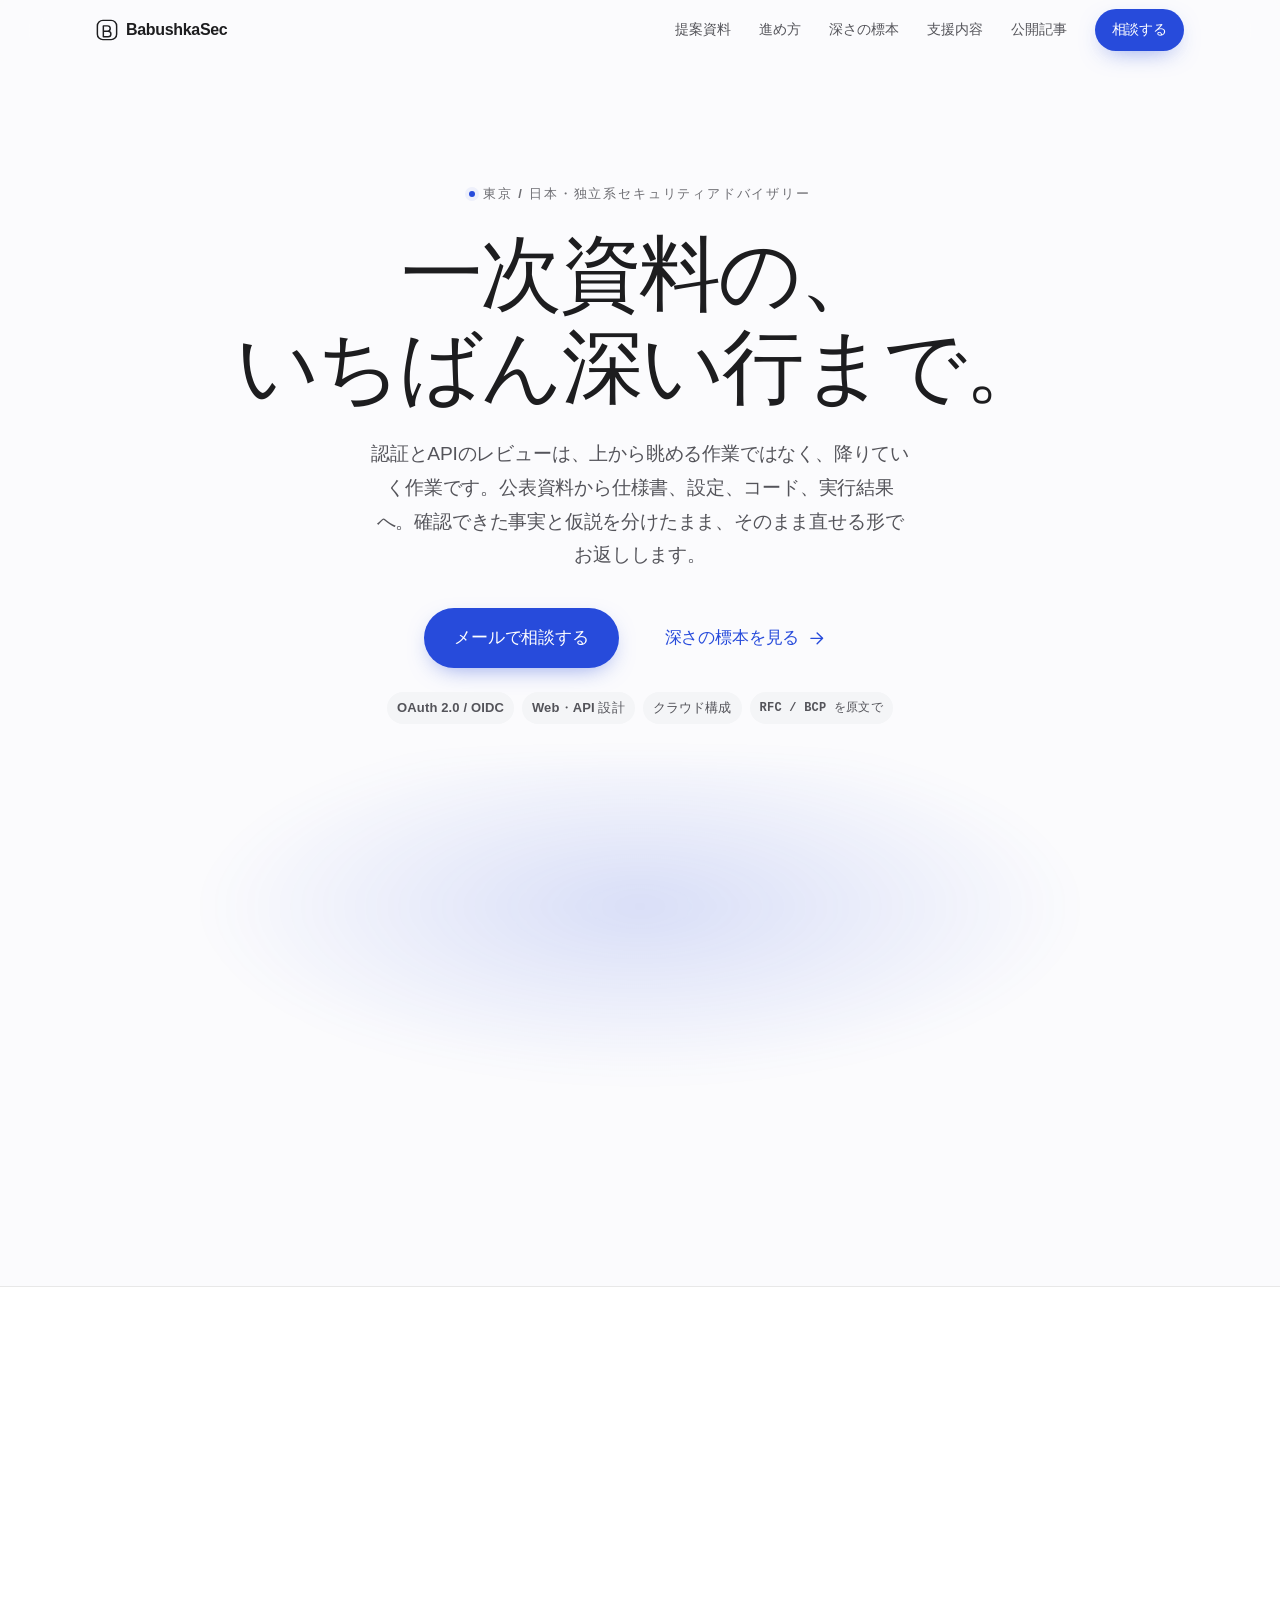
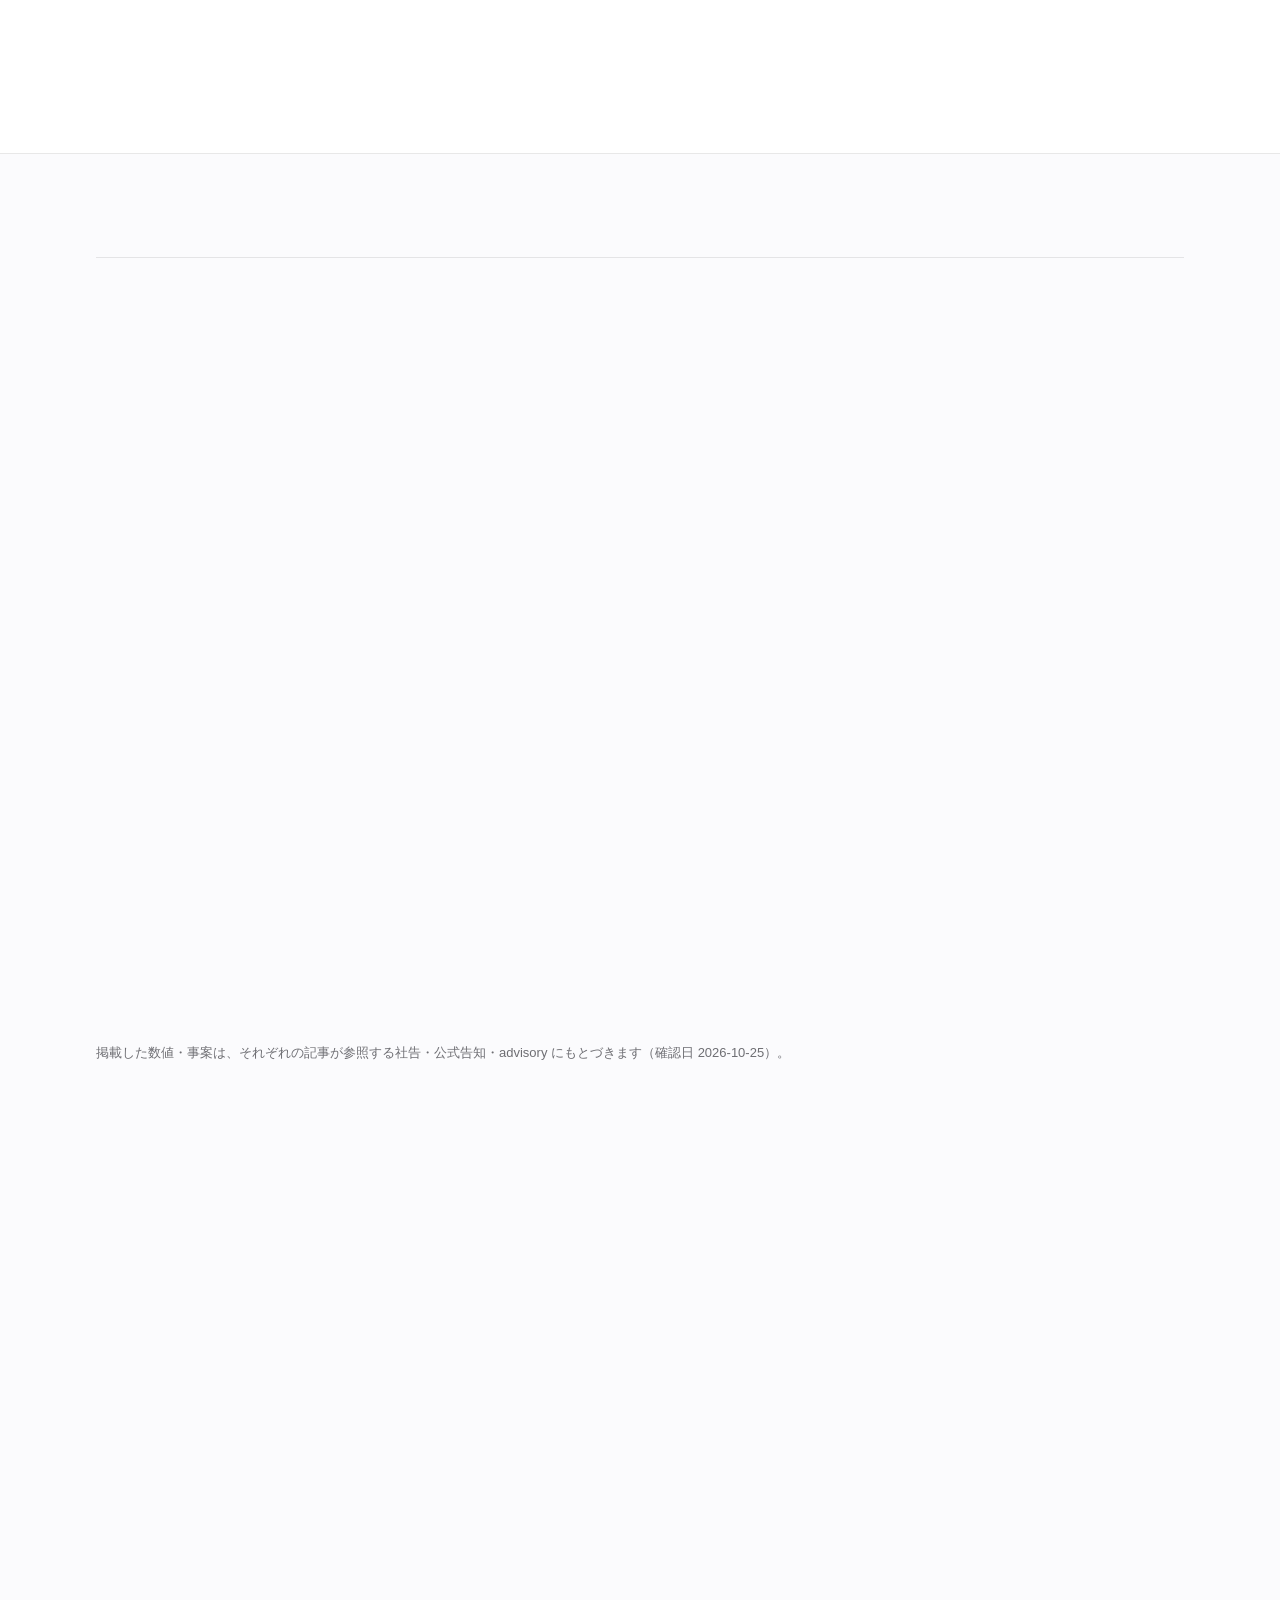
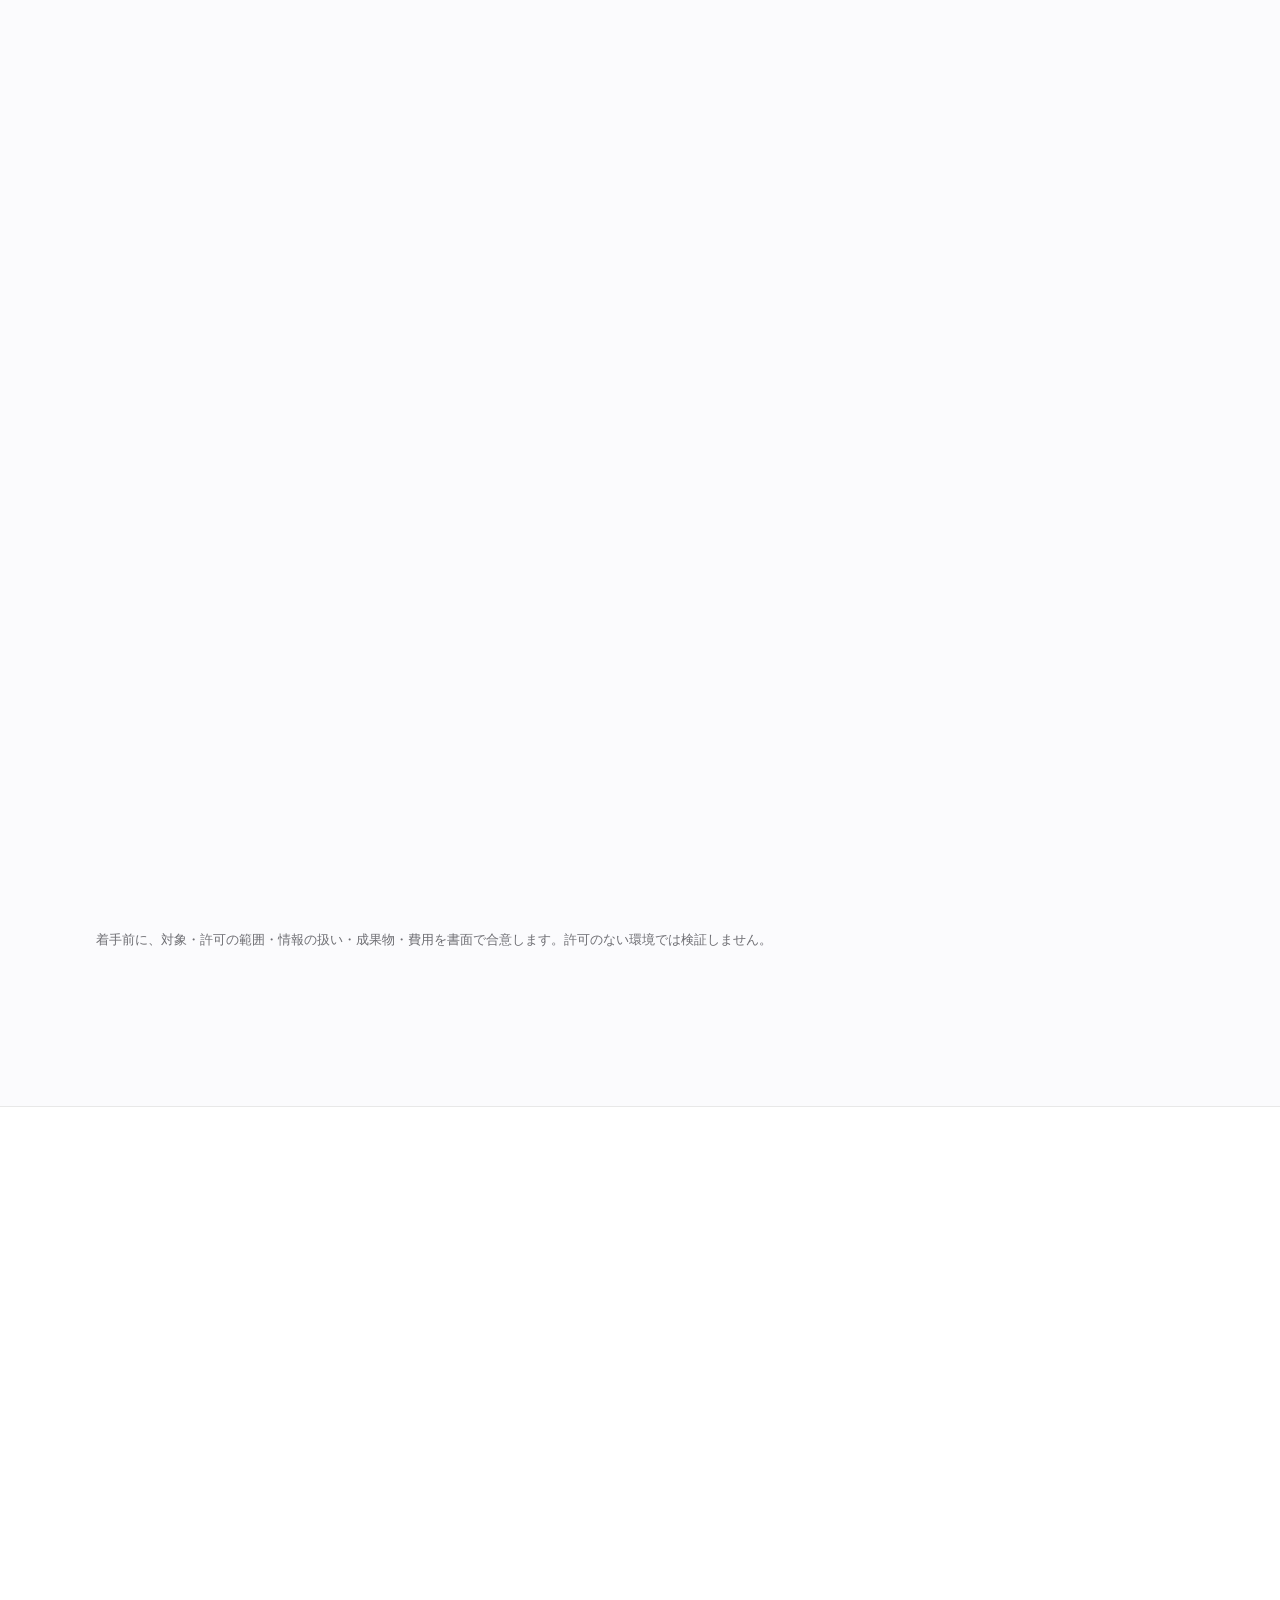
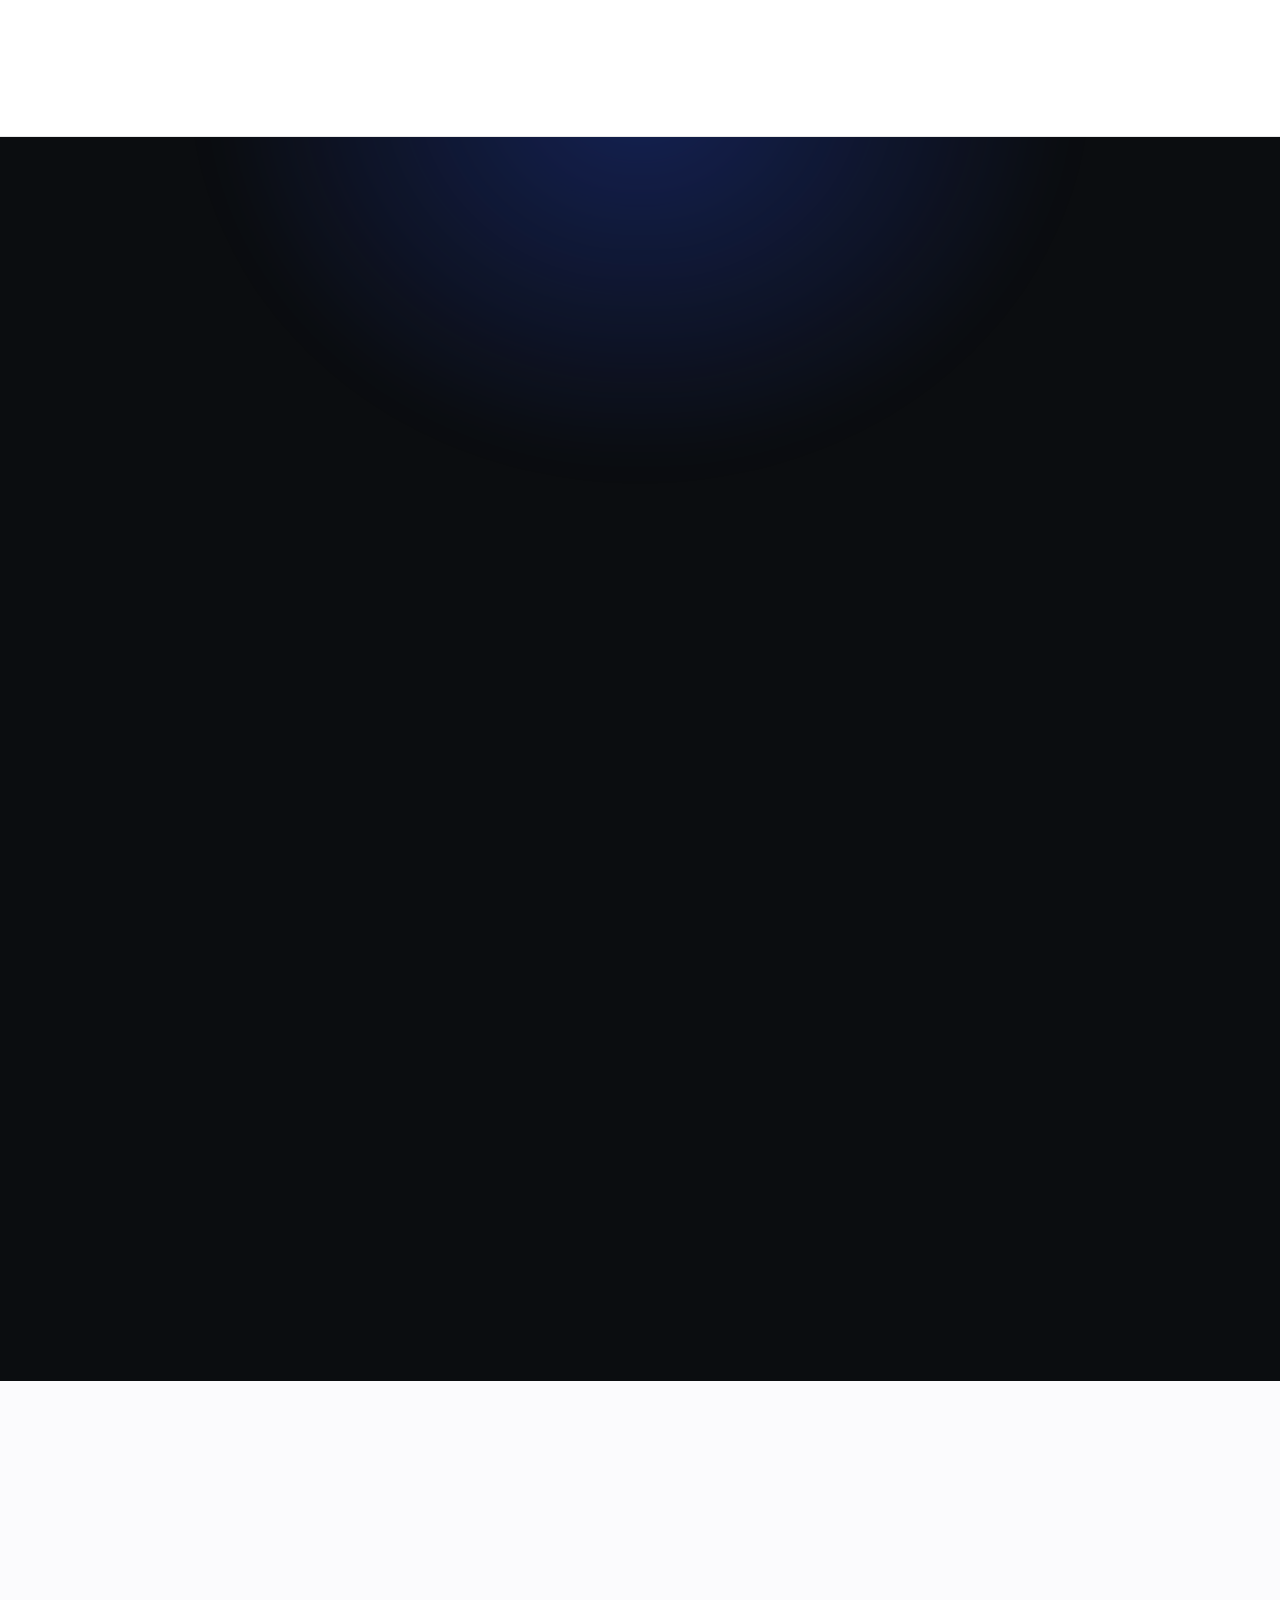
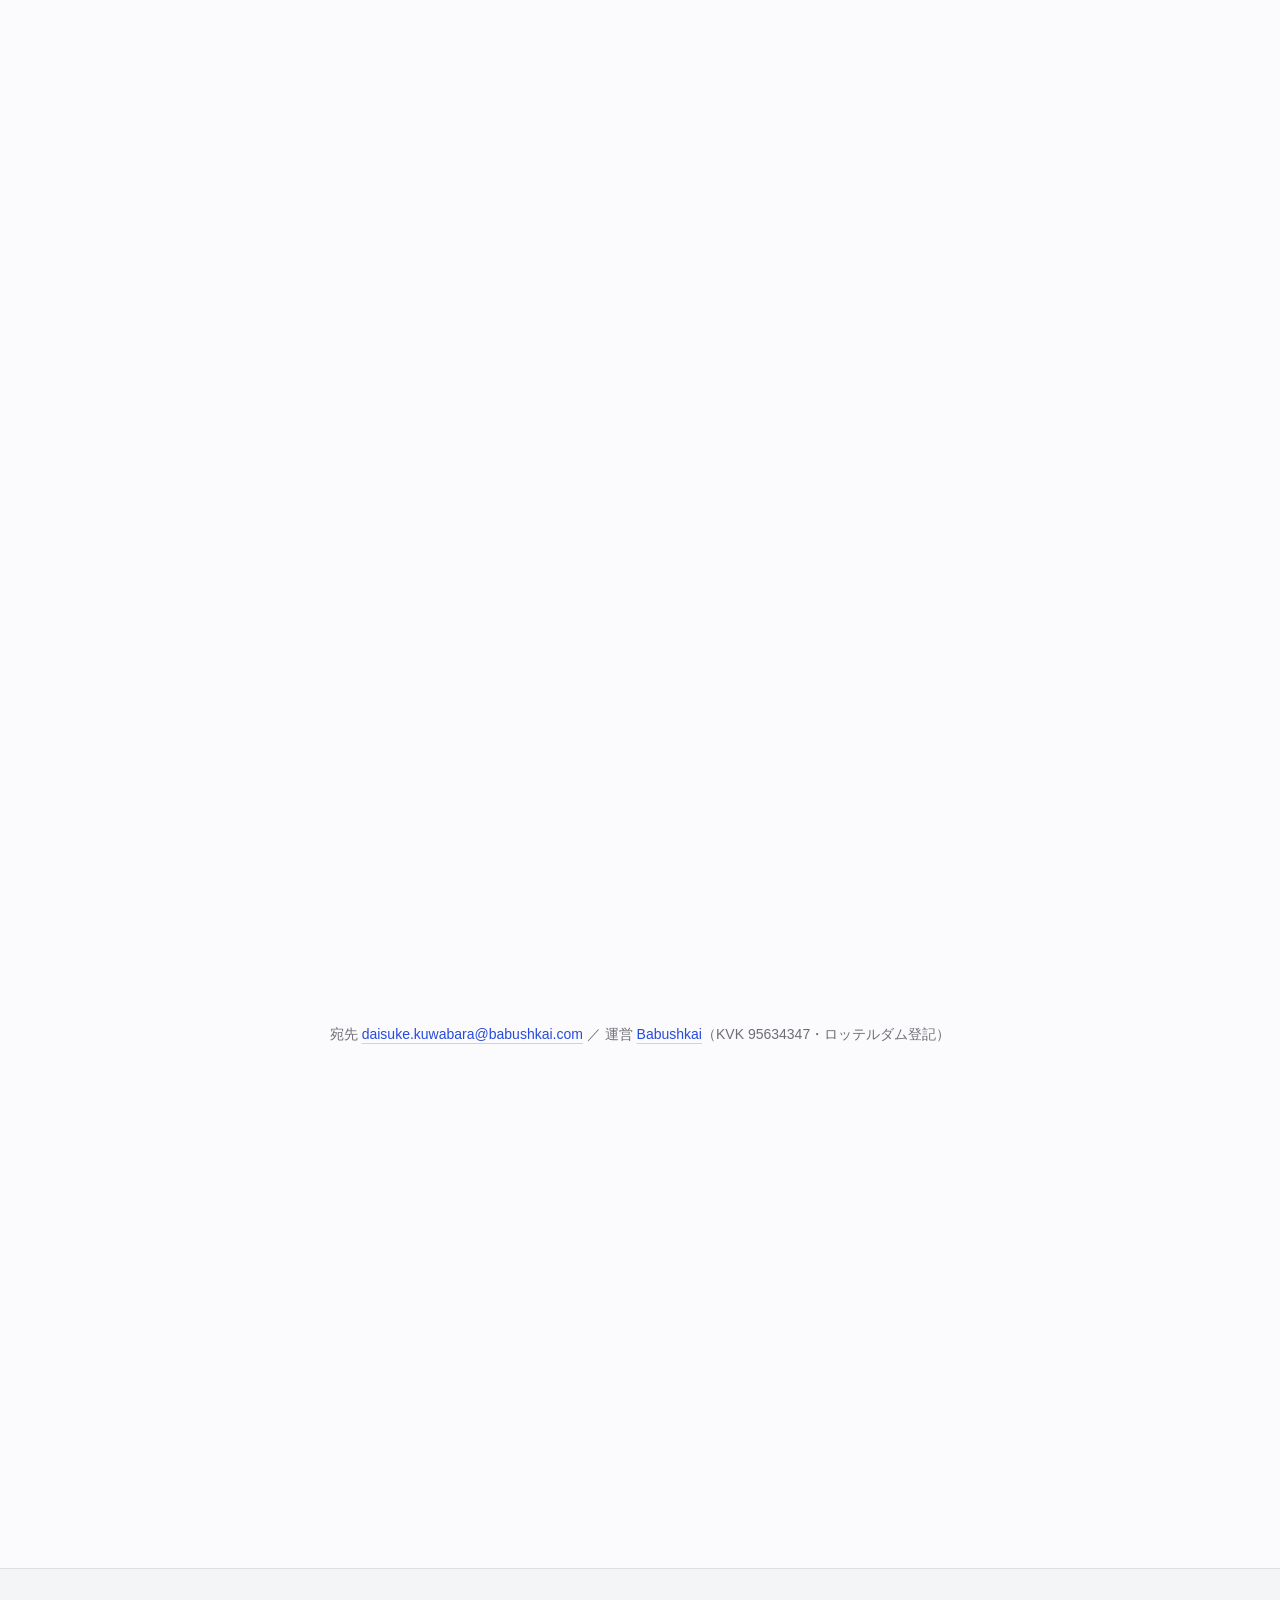
==== index.html @ a6faffaf "Publish: proposal deck at /proposal/ (13 slides, print-ready)" ====
<!DOCTYPE html><html lang="ja"><head><meta charset="UTF-8"><meta name="viewport" content="width=device-width, initial-scale=1"><meta http-equiv="Content-Security-Policy" content="default-src 'self'; script-src 'self'; style-src 'self'; img-src 'self' data:; font-src 'self'; connect-src 'self'; object-src 'none'; base-uri 'self'; form-action 'none'; frame-ancestors 'none'"><meta name="referrer" content="strict-origin-when-cross-origin"><title>BabushkaSec｜一次資料の、いちばん深い行まで。</title><meta name="description" content="東京の独立系セキュリティアドバイザリー。認証・API・クラウド構成の設計レビューを、公表資料・仕様書・設定・コード・実行結果の5階層に降りて、推測と確認を分けたまま届けます。"><link rel="canonical" href="https://security.babushkai.com/"><link rel="icon" href="/favicon.svg" type="image/svg+xml"><meta name="robots" content="noindex, nofollow"><meta property="og:type" content="website"><meta property="og:locale" content="ja_JP"><meta property="og:site_name" content="BabushkaSec"><meta property="og:title" content="BabushkaSec｜一次資料の、いちばん深い行まで。"><meta property="og:description" content="東京の独立系セキュリティアドバイザリー。認証・API・クラウド構成の設計レビューを、公表資料・仕様書・設定・コード・実行結果の5階層に降りて、推測と確認を分けたまま届けます。"><meta property="og:url" content="https://security.babushkai.com/"><meta property="og:image" content="https://security.babushkai.com/og.png"><meta property="og:image:width" content="1200"><meta property="og:image:height" content="630"><meta property="og:image:alt" content="BabushkaSec｜一次資料の、いちばん深い行まで。"><meta name="twitter:card" content="summary_large_image"><meta name="theme-color" content="#fbfbfd"><link rel="stylesheet" href="/_astro/style.Dw8lqIPP.css"></head><body><a class="skip-link" href="#main">本文へ移動</a><header class="site-header"><div class="shell header-inner"><a class="brand" href="/" aria-label="BabushkaSec ホーム"><svg viewBox="0 0 24 24" aria-hidden="true" fill="none"><rect x="1.5" y="1.5" width="21" height="21" rx="6" stroke="currentColor" stroke-width="1.6"></rect><path d="M8 7.5h4.6a2.9 2.9 0 0 1 0 5.8H8V7.5Zm0 5.8h5.2a3.05 3.05 0 0 1 0 6.1H8v-6.1Z" stroke="currentColor" stroke-width="1.6" stroke-linejoin="round"></path></svg><span>BabushkaSec</span></a><nav class="primary-nav" aria-label="メインナビゲーション"><div class="nav-links"><a href="/proposal/">提案資料</a><a href="/#method">進め方</a><a href="/#depth">深さの標本</a><a href="/#services">支援内容</a><a href="/#writing">公開記事</a></div><a class="btn btn-primary header-cta" href="mailto:daisuke.kuwabara@babushkai.com">相談する</a></nav></div></header><main id="main"><section class="hero shell" aria-labelledby="hero-title"><p class="eyebrow" data-reveal><span class="dot" aria-hidden="true"></span>東京 / 日本・独立系セキュリティアドバイザリー</p><h1 id="hero-title" data-reveal data-step="1">一次資料の、<br>いちばん深い行まで。</h1><p class="lead" data-reveal data-step="2">認証とAPIのレビューは、上から眺める作業ではなく、降りていく作業です。公表資料から仕様書、設定、コード、実行結果へ。確認できた事実と仮説を分けたまま、そのまま直せる形でお返しします。</p><div class="hero-actions" data-reveal data-step="3"><a class="btn btn-primary btn-lg" href="mailto:daisuke.kuwabara@babushkai.com">メールで相談する</a><a class="btn btn-quiet btn-lg" href="#depth">深さの標本を見る<svg class="arrow" viewBox="0 0 24 24" fill="none" aria-hidden="true"><path d="M5 12h14m-6-7 7 7-7 7" stroke="currentColor" stroke-width="1.8" stroke-linecap="round" stroke-linejoin="round"></path></svg></a></div><ul class="hero-meta" data-reveal data-step="4"><li class="chip">OAuth 2.0 / OIDC</li><li class="chip">Web・API 設計</li><li class="chip">クラウド構成</li><li class="chip chip-mono">RFC / BCP を原文で</li></ul><div class="artifact-wrap"><div class="artifact-glow" aria-hidden="true"></div><figure class="artifact" data-reveal data-step="2"><div class="artifact-bar"><span class="lights" aria-hidden="true"><i></i><i></i><i></i></span><span class="chip chip-mono">RFC 9700 §2.1.1</span><span>Authorization Code Grant Clients</span></div><div class="artifact-body"><blockquote class="spec-quote">If a client sends a valid PKCE code_challenge parameter in the authorization request, the authorization server <mark>MUST enforce the correct usage of code_verifier</mark> at the token endpoint.</blockquote><dl class="test-panel"><div class="test-row"><dt>REQUEST</dt><dd>正しい認可コード ／ 対応しない verifier</dd></div><div class="test-row"><dt>EXPECTED</dt><dd><span class="chip chip-reject">REJECT</span> トークンを発行しない</dd></div><div class="test-row"><dt>EVIDENCE</dt><dd>応答コードとサーバログの残り方</dd></div></dl></div><figcaption class="visually-hidden">RFC 9700 の要求文と、それを検証する負のテストの組み立て例</figcaption></figure></div></section><section id="signals" class="band" aria-labelledby="signals-title"><div class="shell band-inner"><div><p class="eyebrow" data-reveal><span class="dot" aria-hidden="true"></span>01 / Signals</p><h2 id="signals-title" data-reveal data-step="1">インシデントは、<br>公表された瞬間から入力になる。</h2><p class="lead measure" data-reveal data-step="2">社名や件数を並べることは、目的ではありません。何が壊れて、どの階層で防げたのか。公表された事案を、設計の問いに戻して読んでいます。</p></div><div class="metrics" data-reveal data-step="3"><a class="metric" href="https://qiita.com/emi_ndk/items/09d1a32bc293584815b5" target="_blank" rel="noopener noreferrer"><b>約1,079万件</b><span>個人情報漏えい<br>公開記事で一次資料を参照</span></a><a class="metric" href="https://qiita.com/emi_ndk/items/503d8fc11a63f2c9453d" target="_blank" rel="noopener noreferrer"><b>CVSS v4.0 9系</b><span>RCE<br>公開記事で一次資料を参照</span></a><a class="metric" href="https://qiita.com/emi_ndk/items/0aac69d8a962d2413d9d" target="_blank" rel="noopener noreferrer"><b>100万台</b><span>インターネット調査<br>公開記事で一次資料を参照</span></a><a class="metric" href="https://qiita.com/emi_ndk/items/8e6607a09cb8ff86c298" target="_blank" rel="noopener noreferrer"><b>CVSS 9.9</b><span>開発ツール<br>公開記事で一次資料を参照</span></a></div></div></section><section class="section-tight" aria-labelledby="ledger-title"><div class="shell"><h2 id="ledger-title" class="visually-hidden">公表された事案の一覧</h2><div class="ledger"><a class="ledger-row" href="https://qiita.com/emi_ndk/items/09d1a32bc293584815b5" target="_blank" rel="noopener noreferrer" data-reveal data-step="1"><p class="ledger-date">2026.10.23</p><div class="ledger-main"><h3>焼肉きんぐ・ローソン・カプコン。相次ぐ漏えいを社名一覧で読む</h3><p>各社の公表資料をもとに、登録数に対する割合と利用者側の行動まで整理。</p></div><p class="ledger-metric">約1,079万件<br><span class="chip">個人情報漏えい</span></p><svg class="ledger-arrow" viewBox="0 0 24 24" fill="none" aria-hidden="true"><path d="M5 12h14m-6-7 7 7-7 7" stroke="currentColor" stroke-width="1.8" stroke-linecap="round" stroke-linejoin="round"></path></svg></a><a class="ledger-row" href="https://qiita.com/emi_ndk/items/503d8fc11a63f2c9453d" target="_blank" rel="noopener noreferrer" data-reveal data-step="2"><p class="ledger-date">2026.10.22</p><div class="ledger-main"><h3>PHP本体に認証不要RCE「PHP2Shell」</h3><p>アプリを更新しても残る、ランタイム側の話。対象バージョンの読み方を解説。</p></div><p class="ledger-metric">CVSS v4.0 9系<br><span class="chip">RCE</span></p><svg class="ledger-arrow" viewBox="0 0 24 24" fill="none" aria-hidden="true"><path d="M5 12h14m-6-7 7 7-7 7" stroke="currentColor" stroke-width="1.8" stroke-linecap="round" stroke-linejoin="round"></path></svg></a><a class="ledger-row" href="https://qiita.com/emi_ndk/items/0aac69d8a962d2413d9d" target="_blank" rel="noopener noreferrer" data-reveal data-step="3"><p class="ledger-date">2026-05-24</p><div class="ledger-main"><h3>公開されているAIサービスを100万台スキャンした結果</h3><p>自分たちの運用が、外からどう見えているか。推測ではなく計測で示す。</p></div><p class="ledger-metric">100万台<br><span class="chip">インターネット調査</span></p><svg class="ledger-arrow" viewBox="0 0 24 24" fill="none" aria-hidden="true"><path d="M5 12h14m-6-7 7 7-7 7" stroke="currentColor" stroke-width="1.8" stroke-linecap="round" stroke-linejoin="round"></path></svg></a><a class="ledger-row" href="https://qiita.com/emi_ndk/items/8e6607a09cb8ff86c298" target="_blank" rel="noopener noreferrer" data-reveal data-step="4"><p class="ledger-date">2026-05-03</p><div class="ledger-main"><h3>Cursor に「git clone」するだけで端末が乗っ取られる脆弱性</h3><p>信頼の境界が「リポジトリ」にずれていた話。IDE時代の脅威モデル。</p></div><p class="ledger-metric">CVSS 9.9<br><span class="chip">開発ツール</span></p><svg class="ledger-arrow" viewBox="0 0 24 24" fill="none" aria-hidden="true"><path d="M5 12h14m-6-7 7 7-7 7" stroke="currentColor" stroke-width="1.8" stroke-linecap="round" stroke-linejoin="round"></path></svg></a><a class="ledger-row" href="https://qiita.com/emi_ndk/items/2332ff5c93e63ab736ad" target="_blank" rel="noopener noreferrer" data-reveal data-step="4"><p class="ledger-date">2026-03-25</p><div class="ledger-main"><h3>LiteLLM が乗っ取られ、インストールだけで認証情報が抜かれた</h3><p>依存関係の1つが、会社の境界になる。公開パッケージの点検手順へ落とす。</p></div><p class="ledger-metric">月間9,500万DL<br><span class="chip">サプライチェーン</span></p><svg class="ledger-arrow" viewBox="0 0 24 24" fill="none" aria-hidden="true"><path d="M5 12h14m-6-7 7 7-7 7" stroke="currentColor" stroke-width="1.8" stroke-linecap="round" stroke-linejoin="round"></path></svg></a><a class="ledger-row" href="https://qiita.com/emi_ndk/items/bf3b5f0f3eef99a4d124" target="_blank" rel="noopener noreferrer" data-reveal data-step="4"><p class="ledger-date">2026-02-15</p><div class="ledger-main"><h3>AIエージェント配布物の実態と、史上最悪級のサプライチェーン攻撃</h3><p>「動くものを入れる」こと自体がリスクになる時代の受け入れ基準。</p></div><p class="ledger-metric">12%がマルウェア<br><span class="chip">サプライチェーン</span></p><svg class="ledger-arrow" viewBox="0 0 24 24" fill="none" aria-hidden="true"><path d="M5 12h14m-6-7 7 7-7 7" stroke="currentColor" stroke-width="1.8" stroke-linecap="round" stroke-linejoin="round"></path></svg></a></div><p class="footnote">掲載した数値・事案は、それぞれの記事が参照する社告・公式告知・advisory にもとづきます（確認日 2026-10-25）。</p></div></section><section id="method" class="section" aria-labelledby="method-title"><div class="shell"><div class="section-head"><p class="eyebrow" data-reveal><span class="dot" aria-hidden="true"></span>02 / Method</p><h2 id="method-title" data-reveal data-step="1">5つの階層を、<br>順番に降りていく。</h2><p class="lead measure" data-reveal data-step="2">「レビュー」の実力は、どこで止まるかで決まります。私たちは上から順に降りていき、各層で得られたものだけを材料にします。</p></div><div class="deck"><article class="layer-card" data-reveal><div><p class="layer-index">01 / 05</p><h3>公表資料</h3><p class="layer-en">Primary notice</p></div><div><p>社告・再発防止策・監督官庁の資料。何が「公表された事実」で、何が報道ベースかを最初に切り分けます。</p><p>ここが曖昧な指摘は、経営層への説明で必ず崩れます。</p></div></article><article class="layer-card" data-reveal><div><p class="layer-index">02 / 05</p><h3>仕様書・BCP</h3><p class="layer-en">RFC / BCP</p></div><div><p>RFC と Security Best Current Practice を原文で読み、MUST の範囲と、仕様が沈黙している箇所を分けます。</p><p>「推奨」を「必須」として渡さないことが、実装チームの信頼につながります。</p></div></article><article class="layer-card" data-reveal><div><p class="layer-index">03 / 05</p><h3>設定</h3><p class="layer-en">Configuration</p></div><div><p>ライブラリの既定値、プロキシ、CORS、Cookie、トークン有効期間。仕様が及ばない判断は設定に宿ります。</p><p>同じコードでも、設定だけで防御が反転する箇所を特定します。</p></div></article><article class="layer-card" data-reveal><div><p class="layer-index">04 / 05</p><h3>コード</h3><p class="layer-en">Implementation</p></div><div><p>検証の分岐が本当に効いているか。ミドルウェアの順序と、例外経路でのバイパスまで確認します。</p><p>「入っている」ことと「効いている」ことは、別の話です。</p></div></article><article class="layer-card" data-reveal><div><p class="layer-index">05 / 05</p><h3>実行結果</h3><p class="layer-en">Observed behaviour</p></div><div><p>拒否されるはずの要求を、実際に送って確かめます。期待した応答とログの残りが証拠になります。</p><p>許可された環境で、合意した期間だけ。ここを超えないことが前提です。</p></div></article></div></div></section><section id="depth" class="section" aria-labelledby="depth-title"><div class="shell"><div class="section-head"><p class="eyebrow" data-reveal><span class="dot" aria-hidden="true"></span>03 / Depth</p><h2 id="depth-title" data-reveal data-step="1">仕様の一行を、<br>検証できる問いに変える。</h2><p class="lead measure" data-reveal data-step="2">レビューの一場面を、そのまま4つ置いています。原文の要求・どこを見るか・何を送るか・何が起きるべきか。この順で読める形で渡します。</p></div><div data-reveal data-step="3"><details class="fold" open><summary><span class="chip chip-mono">OAuth 2.0</span><span class="fold-question">認可コードは、認可を始めた要求と結び付いていますか。</span><svg class="chevron" viewBox="0 0 24 24" fill="none" aria-hidden="true"><path d="m6 9 6 6 6-6" stroke="currentColor" stroke-width="1.8" stroke-linecap="round"></path></svg></summary><div class="fold-body"><blockquote class="fold-quote"><p class="spec-quote">If a client sends a valid PKCE code_challenge parameter in the authorization request, the authorization server MUST enforce the correct usage of code_verifier at the token endpoint.</p><p class="fold-translation">認可要求で有効な code_challenge を受け取った場合、認可サーバはトークンエンドポイントで code_verifier の正しい利用を強制しなければならない。</p><cite class="fold-cite"><a href="https://www.rfc-editor.org/rfc/rfc9700.html#section-2.1.1" target="_blank" rel="noopener noreferrer">RFC 9700 §2.1.1 — Authorization Code Grant Clients<svg class="arrow" viewBox="0 0 24 24" fill="none" aria-hidden="true"><path d="M5 12h14m-6-7 7 7-7 7" stroke="currentColor" stroke-width="1.8" stroke-linecap="round" stroke-linejoin="round"></path></svg></a></cite></blockquote><div class="fold-grid"><div class="fold-cell"><h4>どこを見る</h4><p>認可要求で code_challenge を記録し、トークン交換時に照合している箇所。S256 以外の challenge_method を受け付けていないかも同時に確認します。</p></div><div class="fold-cell"><h4>何を送る</h4><p>正しい認可コードに対して、対応しない code_verifier を送る。</p></div><div class="fold-cell"><h4>何が起きるべきか</h4><p>トークンを発行せず拒否する。ログには利用可能な範囲で拒否理由が残る。</p></div></div><p class="fold-note">「PKCE を有効にした」だけでは結論になりません。検証が効いているかを、下向き攻撃（challenge なしの要求で verifier だけ送る）のケースまで含めて確かめます。<a class="btn btn-quiet" href="/notes/oauth-authorization-code/">この1件を、最後まで掘った解説を読む<svg class="arrow" viewBox="0 0 24 24" fill="none" aria-hidden="true"><path d="M5 12h14m-6-7 7 7-7 7" stroke="currentColor" stroke-width="1.8" stroke-linecap="round" stroke-linejoin="round"></path></svg></a></p></div></details><details class="fold"><summary><span class="chip chip-mono">OAuth 2.0</span><span class="fold-question">リダイレクトURIは、事前登録値と完全一致で比較されていますか。</span><svg class="chevron" viewBox="0 0 24 24" fill="none" aria-hidden="true"><path d="m6 9 6 6 6-6" stroke="currentColor" stroke-width="1.8" stroke-linecap="round"></path></svg></summary><div class="fold-body"><blockquote class="fold-quote"><p class="spec-quote">When comparing client redirection URIs against pre-registered URIs, authorization servers MUST utilize exact string matching except for port numbers in localhost redirection URIs of native apps.</p><p class="fold-translation">クライアントのリダイレクトURIを事前登録済みのURIと比較するとき、ネイティブアプリの localhost リダイレクトURIのポート番号を除き、認可サーバは完全一致による照合を用いなければならない。</p><cite class="fold-cite"><a href="https://www.rfc-editor.org/rfc/rfc9700.html#section-2.1" target="_blank" rel="noopener noreferrer">RFC 9700 §2.1 — Protecting Redirect-Based Flows<svg class="arrow" viewBox="0 0 24 24" fill="none" aria-hidden="true"><path d="M5 12h14m-6-7 7 7-7 7" stroke="currentColor" stroke-width="1.8" stroke-linecap="round" stroke-linejoin="round"></path></svg></a></cite></blockquote><div class="fold-grid"><div class="fold-cell"><h4>どこを見る</h4><p>部分一致・プレフィックス一致・ワイルドカードを許している登録運用。開かれたリダイレクタがクライアント側に残っていないかも見ます。</p></div><div class="fold-cell"><h4>何を送る</h4><p>登録済みのパスの前置部分に一致する、別の経路やサブドメインへ向かうURIを認可要求に使う。</p></div><div class="fold-cell"><h4>何が起きるべきか</h4><p>認可画面を進めず、redirect_uri は無効として拒否する。</p></div></div><p class="fold-note">「自社ドメインなら許す」という運用は、ここで壊れます。仕様は例外を1つしか挙げていない、という話を根拠にできます。</p></div></details><details class="fold"><summary><span class="chip chip-mono">JWT</span><span class="fold-question">署名が正しい別用途のトークンを、受け入れていませんか。</span><svg class="chevron" viewBox="0 0 24 24" fill="none" aria-hidden="true"><path d="m6 9 6 6 6-6" stroke="currentColor" stroke-width="1.8" stroke-linecap="round"></path></svg></summary><div class="fold-body"><blockquote class="fold-quote"><p class="spec-quote">the relying party or application MUST validate the audience value, and if the audience value is not present or not associated with the recipient, it MUST reject the JWT.</p><p class="fold-translation">信頼する側（リライングパーティ）またはアプリケーションは aud の値を検証しなければならず、aud が存在しない場合や受け手と関連付けられない場合は、その JWT を拒否しなければならない。</p><cite class="fold-cite"><a href="https://www.rfc-editor.org/rfc/rfc8725.html#section-3.9" target="_blank" rel="noopener noreferrer">RFC 8725 §3.9 — Use and Validate Audience<svg class="arrow" viewBox="0 0 24 24" fill="none" aria-hidden="true"><path d="M5 12h14m-6-7 7 7-7 7" stroke="currentColor" stroke-width="1.8" stroke-linecap="round" stroke-linejoin="round"></path></svg></a></cite></blockquote><div class="fold-grid"><div class="fold-cell"><h4>どこを見る</h4><p>署名検証と iss チェックの後に、aud をこの API の値と照合しているか。内部API間でトークンが流れ込んでいないかをあわせて確認します。</p></div><div class="fold-cell"><h4>何を送る</h4><p>署名も issuer も正しいが、別のサービス向けに発行されたトークンを送る。</p></div><div class="fold-cell"><h4>何が起きるべきか</h4><p>認証情報として受け入れず、保護対象へのアクセスを拒否する。</p></div></div><p class="fold-note">「署名が通った」は検証の途中経過でしかありません。用途の境界まで確かめて初めて合格と呼べます。</p></div></details><details class="fold"><summary><span class="chip chip-mono">HTTP</span><span class="fold-question">タイムアウト後の再送で、注文は二重になりませんか。</span><svg class="chevron" viewBox="0 0 24 24" fill="none" aria-hidden="true"><path d="m6 9 6 6 6-6" stroke="currentColor" stroke-width="1.8" stroke-linecap="round"></path></svg></summary><div class="fold-body"><blockquote class="fold-quote"><p class="spec-quote">Of the request methods defined by this specification, PUT, DELETE, and safe request methods are idempotent.</p><p class="fold-translation">この仕様が定義する要求メソッドのうち、冪等なのは PUT、DELETE、および安全な要求メソッドである。</p><cite class="fold-cite"><a href="https://www.rfc-editor.org/rfc/rfc9110.html#section-9.2.2" target="_blank" rel="noopener noreferrer">RFC 9110 §9.2.2 — Idempotent Methods<svg class="arrow" viewBox="0 0 24 24" fill="none" aria-hidden="true"><path d="M5 12h14m-6-7 7 7-7 7" stroke="currentColor" stroke-width="1.8" stroke-linecap="round" stroke-linejoin="round"></path></svg></a></cite></blockquote><div class="fold-grid"><div class="fold-cell"><h4>どこを見る</h4><p>POST の再送が起きたときに業務処理を一度に束縛する識別子と、その一意性・有効期間・同時実行の扱い。</p></div><div class="fold-cell"><h4>何を送る</h4><p>応答を読む前に同じ業務要求を再送する。同時に2本流すケースも入れる。</p></div><div class="fold-cell"><h4>何が起きるべきか</h4><p>合意した業務仕様に従い、同じ注文を二重に作成しない。</p></div></div><p class="fold-note">注意すべきは逆方向です。HTTP は冪等の作り方を規定しないので、キー方式の選択は事業設計の話になります。ここを仕様側のせいにして放置している実装をよく見ます。</p></div></details></div></div></section><section id="services" class="section" aria-labelledby="services-title"><div class="shell"><div class="section-head"><p class="eyebrow" data-reveal><span class="dot" aria-hidden="true"></span>04 / Services</p><h2 id="services-title" data-reveal data-step="1">指摘ではなく、<br>判断と手順を納品する。</h2><p class="lead measure" data-reveal data-step="2">経営層が意思決定できる要約と、実装チームがそのまま動ける手順を、同じ成果物の中に分けて書きます。</p></div><div class="grid-cards" data-reveal data-step="3"><article class="card card-pad service"><p class="service-no">01</p><h3>アーキテクチャレビュー</h3><p>仕様書の意図と、実装された前提のズレを特定します。</p><ul><li>OAuth / OIDC のフローとトークン設計</li><li>テナント・組織境界と権限モデル</li><li>信頼境界とデータフローの脅威モデリング</li></ul><p class="service-output"><b>お渡しするもの</b>リスクの整理 / 設計上の論点 / 優先順位つきの改善案</p></article><article class="card card-pad service"><p class="service-no">02</p><h3>Web・API 実装レビュー</h3><p>「直せる形」で返すために、コードと挙動まで読みます。</p><ul><li>合意した範囲のコード・設定・ログの読解</li><li>拒否すべき条件（負のケース）の具体化</li><li>修正後に何を再検証するかまで明記</li></ul><p class="service-output"><b>お渡しするもの</b>根拠 / 確認手順 / 修正方針 / 回帰テスト案</p></article><article class="card card-pad service"><p class="service-no">03</p><h3>継続アドバイザリー</h3><p>レビューで終わらせず、設計判断に残ります。</p><ul><li>設計・リリース前のセカンドオピニオン</li><li>指摘の選別と優先順位づけの支援</li><li>インシデント時の影響範囲切り分け相談</li></ul><p class="service-output"><b>お渡しするもの</b>合意記録 / 判断の根拠 / 改善計画の更新</p></article></div><p class="footnote">着手前に、対象・許可の範囲・情報の扱い・成果物・費用を書面で合意します。許可のない環境では検証しません。</p></div></section><section id="proposal" class="band" aria-labelledby="proposal-title"><div class="shell band-inner"><div><p class="eyebrow" data-reveal><span class="dot" aria-hidden="true"></span>05 / Proposal</p><h2 id="proposal-title" data-reveal data-step="1">稟議にそのまま貼れる、<br>提案資料を置いておきます。</h2><p class="lead measure" data-reveal data-step="2">発注の判断と社内の調整は、別の人が読むものです。範囲・工数・期間の目安、お客様側の負担、情報の扱い、証明できる根拠、そしてお引き受けしない仕事までを13枚に分けて、ブラウザで読める形で公開しています。PDF に書き出して回覧できます。</p><div class="hero-actions" data-reveal data-step="3"><a class="btn btn-primary btn-lg" href="/proposal/">提案資料を読む</a><a class="btn btn-quiet btn-lg" href="/proposal/#vendor">調達・法務への回答を見る<svg class="arrow" viewBox="0 0 24 24" fill="none" aria-hidden="true"><path d="M5 12h14m-6-7 7 7-7 7" stroke="currentColor" stroke-width="1.8" stroke-linecap="round" stroke-linejoin="round"></path></svg></a></div></div><ul class="preview" data-reveal data-step="3"><li><a href="/proposal/#summary"><b>02</b><span class="preview-title">要点は、この4つです。</span><span class="preview-label">30秒で</span></a></li><li><a href="/proposal/#vendor"><b>08</b><span class="preview-title">調達と法務が聞くことに、</span><span class="preview-label">委託先管理</span></a></li><li><a href="/proposal/#evidence"><b>10</b><span class="preview-title">資格はまだ持っていません。</span><span class="preview-label">証明</span></a></li><li><a href="/proposal/#fit"><b>11</b><span class="preview-title">お引き受けしない仕事を、</span><span class="preview-label">向いていない仕事</span></a></li><li><a href="/proposal/#internal"><b>12</b><span class="preview-title">稟議で聞かれることに、</span><span class="preview-label">社内調整</span></a></li></ul></div></section><section id="ai" class="section night" aria-labelledby="ai-title"><div class="shell"><div class="section-head"><p class="eyebrow" data-reveal><span class="dot" aria-hidden="true"></span>06 / AI</p><h2 id="ai-title" data-reveal data-step="1">AIは、速い。<br>だから証拠にはならない。</h2><p class="lead measure" data-reveal data-step="2">読解と下書きに使い、結論には人の名前を残します。顧客の情報をどこに入れるかは、契約の前に決めるべき項目だと考えています。</p></div><div class="split" data-reveal data-step="3"><div class="night-card"><h3>使う工程</h3><ul class="check-list"><li><svg class="mark-use" viewBox="0 0 24 24" fill="none" aria-hidden="true"><path d="m5 13 4 4L19 7" stroke="currentColor" stroke-width="2" stroke-linecap="round" stroke-linejoin="round"></path></svg>一次資料とRFCの横断的な検索と突合</li><li><svg class="mark-use" viewBox="0 0 24 24" fill="none" aria-hidden="true"><path d="m5 13 4 4L19 7" stroke="currentColor" stroke-width="2" stroke-linecap="round" stroke-linejoin="round"></path></svg>読了に時間のかかるコードの下読み</li><li><svg class="mark-use" viewBox="0 0 24 24" fill="none" aria-hidden="true"><path d="m5 13 4 4L19 7" stroke="currentColor" stroke-width="2" stroke-linecap="round" stroke-linejoin="round"></path></svg>負のケース（拒否条件）のテスト案起草</li><li><svg class="mark-use" viewBox="0 0 24 24" fill="none" aria-hidden="true"><path d="m5 13 4 4L19 7" stroke="currentColor" stroke-width="2" stroke-linecap="round" stroke-linejoin="round"></path></svg>報告書の骨子と用語の統一</li></ul></div><div class="night-card"><h3>やらないこと</h3><ul class="check-list"><li><svg class="mark-guard" viewBox="0 0 24 24" fill="none" aria-hidden="true"><path d="M7 7l10 10M17 7 7 17" stroke="currentColor" stroke-width="2" stroke-linecap="round"></path></svg>結論・重大度の判断・納品物の責任は人が持つ</li><li><svg class="mark-guard" viewBox="0 0 24 24" fill="none" aria-hidden="true"><path d="M7 7l10 10M17 7 7 17" stroke="currentColor" stroke-width="2" stroke-linecap="round"></path></svg>顧客の生データ・認証情報・ソースを無断で投入しない</li><li><svg class="mark-guard" viewBox="0 0 24 24" fill="none" aria-hidden="true"><path d="M7 7l10 10M17 7 7 17" stroke="currentColor" stroke-width="2" stroke-linecap="round"></path></svg>生成結果をそのまま指摘として書かない</li><li><svg class="mark-guard" viewBox="0 0 24 24" fill="none" aria-hidden="true"><path d="M7 7l10 10M17 7 7 17" stroke="currentColor" stroke-width="2" stroke-linecap="round"></path></svg>道具と制約（モデル・アクセス区分）は報告書に記録する</li></ul></div></div><div class="disclosure" data-reveal data-step="4"><p class="disclosure-title">検証済みのモデルアクセスについて</p><div><p>Anthropic の Cyber Verification Program、OpenAI の Trusted Access for Cyber は、防御的なセキュリティ作業向けの検証済みアクセスです。顧客への提供には別途承認が必要とされていることを踏まえ、自社の事業形（自社スタッフが顧客のシステムに対して働き、完成した成果物だけを渡す形）で申請できる経路を確認しています。</p><div class="program-list"><a href="https://www.anthropic.com/news/cyber-verification-program" target="_blank" rel="noopener noreferrer"><em>ANTHROPIC</em>Cyber Verification Program（公式）</a><a href="https://learn.chatgpt.com/docs/cyber-safety" target="_blank" rel="noopener noreferrer"><em>OPENAI</em>Trusted Access for Cyber（公式）</a><span><em>STATUS</em>申請方針の整理中。承認・契約関係は主張しません。</span></div></div></div></div></section><section id="writing" class="section" aria-labelledby="writing-title"><div class="shell"><div class="section-head"><p class="eyebrow" data-reveal><span class="dot" aria-hidden="true"></span>07 / Profile</p><h2 id="writing-title" data-reveal data-step="1">知見は、<br>先に開いておく。</h2></div><div class="about-grid"><div class="person" data-reveal><p class="person-name">Daisuke</p><p class="person-role">独立系セキュリティアドバイザリー。元 Google Cloud Vertex AI エンジニア、Mr MLOps / BabushkaML 創設者。<br>仕様書とコードと実行結果を行き来しながら、日本語で説明できる状態にします。</p><ul class="principles"><li>一次資料に当たる。要約を信じない。</li><li>確認できたことと推測を、書いたまま分ける。</li><li>次の行動が残る形で渡す。</li></ul><a class="btn btn-quiet" href="https://qiita.com/emi_ndk" target="_blank" rel="noopener noreferrer">Qiita で公開記事を読む<svg class="arrow" viewBox="0 0 24 24" fill="none" aria-hidden="true"><path d="M5 12h14m-6-7 7 7-7 7" stroke="currentColor" stroke-width="1.8" stroke-linecap="round" stroke-linejoin="round"></path></svg></a></div><div class="writing" data-reveal data-step="1"><div><h3>セキュリティ</h3><ul><li><a href="https://qiita.com/emi_ndk/items/09d1a32bc293584815b5" target="_blank" rel="noopener noreferrer"><time datetime="2026-10-23">2026-10-23</time>相次ぐ個人情報漏えいを、各社の一次資料から読む</a></li><li><a href="https://qiita.com/emi_ndk/items/503d8fc11a63f2c9453d" target="_blank" rel="noopener noreferrer"><time datetime="2026-10-22">2026-10-22</time>PHP本体に認証不要RCE「PHP2Shell」の確認手順</a></li><li><a href="https://qiita.com/emi_ndk/items/a36051a97d3b0670bedd" target="_blank" rel="noopener noreferrer"><time datetime="2026-05-26">2026-05-26</time>AIセキュリティ地獄絵図2026｜CVE・攻撃手法・防御策</a></li><li><a href="https://qiita.com/emi_ndk/items/0aac69d8a962d2413d9d" target="_blank" rel="noopener noreferrer"><time datetime="2026-05-24">2026-05-24</time>100万台のAIサービスをスキャンして見えた運用の実態</a></li><li><a href="https://qiita.com/emi_ndk/items/8e6607a09cb8ff86c298" target="_blank" rel="noopener noreferrer"><time datetime="2026-05-03">2026-05-03</time>Cursor の git clone 脆弱性（CVSS 9.9）の攻撃経路</a></li><li><a href="https://qiita.com/emi_ndk/items/2332ff5c93e63ab736ad" target="_blank" rel="noopener noreferrer"><time datetime="2026-03-25">2026-03-25</time>LiteLLM が乗っ取られたサプライチェーン攻撃の全貌</a></li><li><a href="https://qiita.com/emi_ndk/items/bf3b5f0f3eef99a4d124" target="_blank" rel="noopener noreferrer"><time datetime="2026-02-15">2026-02-15</time>AIエージェント配布物の12%がマルウェアだった件</a></li></ul></div><div><h3>AI・エンジニアリング</h3><ul><li><a href="https://qiita.com/emi_ndk/items/9138a0ae483c074f34ad" target="_blank" rel="noopener noreferrer"><time datetime="2026-10-24">2026-10-24</time>AlphaEarth をめぐる3製品の論文を、自分のデータで比べる</a></li><li><a href="https://qiita.com/emi_ndk/items/39f51e80649fda8366e1" target="_blank" rel="noopener noreferrer"><time datetime="2026-10-06">2026-10-06</time>音声AIの「100ms」は待ち時間ではない。今日測るべき応答時間</a></li><li><a href="https://qiita.com/emi_ndk/items/71baa462e6e06bf614cb" target="_blank" rel="noopener noreferrer"><time datetime="2026-02-01">2026-02-01</time>MCP Tool Search でトークンを85%削減する</a></li></ul></div></div></div></div></section><section id="trust" class="section-tight" aria-labelledby="trust-title"><div class="shell"><div class="section-head"><p class="eyebrow" data-reveal><span class="dot" aria-hidden="true"></span>08 / Evidence</p><h2 id="trust-title" data-reveal data-step="1">証明できないものは、<br>置きません。</h2><p class="lead measure" data-reveal data-step="2">バッジは、第三者が自分で確認できる形で初めて情報になります。未取得の資格や認証のロゴを並べる代わりに、今日この瞬間に検証できる根拠だけを置いています。</p></div><h3 class="trust-heading" data-reveal>いま確認できるもの</h3><ul class="proof-grid" data-reveal data-step="2"><li class="card card-pad proof"><h4>運営主体を特定できます</h4><p>窓口メールドメイン（babushkai.com）と同一商号の事業者として、オランダ商工会議所の Handelsregister に登記されています（KVK 95634347／ロッテルダム・2024年11月）。商号・住所・業種は公開検索で照会できます。</p><a class="row-link" href="https://www.kvk.nl/zoeken/?source=kvk&amp;query=babushkai" target="_blank" rel="noopener noreferrer">確認する<svg class="arrow" viewBox="0 0 24 24" fill="none" aria-hidden="true"><path d="M5 12h14m-6-7 7 7-7 7" stroke="currentColor" stroke-width="1.8" stroke-linecap="round" stroke-linejoin="round"></path></svg></a></li><li class="card card-pad proof"><h4>一次資料つきの技術文章</h4><p>公表された事案を、各社の社告・公式告知・advisory に紐づけて公開しています。推測は推測として分けて書きました。</p><a class="row-link" href="https://qiita.com/emi_ndk" target="_blank" rel="noopener noreferrer">確認する<svg class="arrow" viewBox="0 0 24 24" fill="none" aria-hidden="true"><path d="M5 12h14m-6-7 7 7-7 7" stroke="currentColor" stroke-width="1.8" stroke-linecap="round" stroke-linejoin="round"></path></svg></a></li><li class="card card-pad proof"><h4>仕様の原文引用</h4><p>RFC 9700（BCP 240）の該当節を原文で引き、MUST の範囲と仕様が沈黙している箇所を分けて示しています。</p><a class="row-link" href="/notes/oauth-authorization-code/">確認する<svg class="arrow" viewBox="0 0 24 24" fill="none" aria-hidden="true"><path d="M5 12h14m-6-7 7 7-7 7" stroke="currentColor" stroke-width="1.8" stroke-linecap="round" stroke-linejoin="round"></path></svg></a></li><li class="card card-pad proof"><h4>計測で示した検証</h4><p>公開されているAIサービスを100万台スキャンし、外から見た自分たちの姿を実測で残しました。</p><a class="row-link" href="https://qiita.com/emi_ndk/items/0aac69d8a962d2413d9d" target="_blank" rel="noopener noreferrer">確認する<svg class="arrow" viewBox="0 0 24 24" fill="none" aria-hidden="true"><path d="M5 12h14m-6-7 7 7-7 7" stroke="currentColor" stroke-width="1.8" stroke-linecap="round" stroke-linejoin="round"></path></svg></a></li><li class="card card-pad proof"><h4>開示方針と窓口</h4><p>脆弱性を見つけたときの連絡経路・対応目標・やめてほしいことを、相談をはじめる前にお読みいただけます。</p><a class="row-link" href="/disclosure/">確認する<svg class="arrow" viewBox="0 0 24 24" fill="none" aria-hidden="true"><path d="M5 12h14m-6-7 7 7-7 7" stroke="currentColor" stroke-width="1.8" stroke-linecap="round" stroke-linejoin="round"></path></svg></a></li><li class="card card-pad proof"><h4>機械可読な窓口</h4><p>RFC 9116 に従った security.txt を /.well-known/ に置き、Contact と有効期限を明記しています。</p><a class="row-link" href="/.well-known/security.txt">確認する<svg class="arrow" viewBox="0 0 24 24" fill="none" aria-hidden="true"><path d="M5 12h14m-6-7 7 7-7 7" stroke="currentColor" stroke-width="1.8" stroke-linecap="round" stroke-linejoin="round"></path></svg></a></li><li class="card card-pad proof"><h4>読み込むのは自ドメインだけ</h4><p>解析タグ・Cookie・Webフォント・外部スクリプトを読み込みません。このページのソースはそのまま確認できます。</p></li></ul><h3 class="trust-heading" data-reveal>資格・認証</h3><p class="trust-empty card card-pad" data-reveal data-step="1">いま、このページに出せる資格・認証はありません。保有が確認できるものは、発行元で照会できる方法（登録番号・公開検索・確認ページ）とともに追加します。バッジやロゴだけ借りて並べることはしません。</p><ul class="registry"><li class="registry-row" data-status="planned" data-reveal data-step="1"><div class="registry-head"><b>情報処理安全確保支援士（登録セキスペ）</b><span class="registry-en">RISS / SC・IPA・国家資格</span><span class="chip">未取得</span></div><div class="registry-body"><p>日本の法令を前提に、セキュリティ対策の企画と助言を行えること。登録者には秘密保持義務と信用失墜行為の禁止が課されます。</p><p class="registry-note">試験への合格と、IPA への登録が必要です。ロゴマークは商標登録で、登録者と所属組織だけが利用できます。</p><p class="registry-note"><a href="https://www.ipa.go.jp/jinzai/riss/katsuyou/kensaku.html" target="_blank" rel="noopener noreferrer">取得後は IPA が公開している検索サービスで、どなたでも保有状況を照会できます。</a></p><a class="row-link" href="https://www.ipa.go.jp/jinzai/riss/index.html" target="_blank" rel="noopener noreferrer">公式ページ<svg class="arrow" viewBox="0 0 24 24" fill="none" aria-hidden="true"><path d="M5 12h14m-6-7 7 7-7 7" stroke="currentColor" stroke-width="1.8" stroke-linecap="round" stroke-linejoin="round"></path></svg></a></div></li><li class="registry-row" data-status="planned" data-reveal data-step="2"><div class="registry-head"><b>OffSec Certified Professional</b><span class="registry-en">OSCP・OffSec</span><span class="chip">未取得</span></div><div class="registry-body"><p>与えられた環境で、自分の手を動かして再現と証明までできること。</p><p class="registry-note">24時間の実技試験と報告書の提出が必要です。</p><p class="registry-note">証明書番号と発行日の提示を求めます。</p><a class="row-link" href="https://www.offsec.com/pricing/" target="_blank" rel="noopener noreferrer">公式ページ<svg class="arrow" viewBox="0 0 24 24" fill="none" aria-hidden="true"><path d="M5 12h14m-6-7 7 7-7 7" stroke="currentColor" stroke-width="1.8" stroke-linecap="round" stroke-linejoin="round"></path></svg></a></div></li><li class="registry-row" data-status="planned" data-reveal data-step="3"><div class="registry-head"><b>ISC2 CISSP</b><span class="registry-en">CISSP・ISC2</span><span class="chip">未取得</span></div><div class="registry-body"><p>技術と管理の広い領域を横断して、経営と同じ言葉で語れる共通語を持っていること。</p><p class="registry-note">指定領域の実務経験5年が要件です。要件を満たせるようになってから申請します。</p><p class="registry-note">会員番号と ISC2 の確認手続きで照会できます。</p><a class="row-link" href="https://www.isc2.org/certifications/cissp" target="_blank" rel="noopener noreferrer">公式ページ<svg class="arrow" viewBox="0 0 24 24" fill="none" aria-hidden="true"><path d="M5 12h14m-6-7 7 7-7 7" stroke="currentColor" stroke-width="1.8" stroke-linecap="round" stroke-linejoin="round"></path></svg></a></div></li><li class="registry-row" data-status="planned" data-reveal data-step="4"><div class="registry-head"><b>ISACA CISM</b><span class="registry-en">CISM・ISACA</span><span class="chip">未取得</span></div><div class="registry-body"><p>セキュリティ対策を統制と監査のサイクルに乗せて説明できること。</p><p class="registry-note">試験と実務経験に加えて、継続的な教育（CPE）が必要になります。</p><p class="registry-note">証明書番号の提示と ISACA の確認手続きで照会できます。</p><a class="row-link" href="https://www.isaca.org/credentialing/cism" target="_blank" rel="noopener noreferrer">公式ページ<svg class="arrow" viewBox="0 0 24 24" fill="none" aria-hidden="true"><path d="M5 12h14m-6-7 7 7-7 7" stroke="currentColor" stroke-width="1.8" stroke-linecap="round" stroke-linejoin="round"></path></svg></a></div></li></ul></div></section><section id="process" class="section-tight" aria-labelledby="process-title"><div class="shell"><div class="section-head"><p class="eyebrow" data-reveal><span class="dot" aria-hidden="true"></span>09 / Process</p><h2 id="process-title" data-reveal data-step="1">はじめる前に、<br>合意したことを書き残す。</h2></div><div class="steps" data-reveal data-step="2"><article class="step"><b>1</b><h3>相談</h3><p>対象と懸けられているものを、メールで箇条書きでお送りください。秘密情報の共有はこの段階では不要です。</p></article><article class="step"><b>2</b><h3>範囲の合意</h3><p>見るもの・見ないもの・許可の範囲・情報の扱い・費用を書面で合意します。口頭だけの開始はしません。</p></article><article class="step"><b>3</b><h3>検証</h3><p>5つの階層を降り、確認できた事実と仮説を分けたまま記録します。中間の論点を随時共有します。</p></article><article class="step"><b>4</b><h3>納品と手当て</h3><p>経営層向けの要約と、実装チームがそのまま動かせる手順をセットでお渡しし、修正後に再検証します。</p></article></div></div></section><section id="faq" class="section-tight" aria-labelledby="faq-title"><div class="shell"><div class="section-head"><p class="eyebrow" data-reveal><span class="dot" aria-hidden="true"></span>10 / FAQ</p><h2 id="faq-title" data-reveal data-step="1">よくある、<br>最初の問い。</h2></div><div class="faq" data-reveal data-step="2"><details class="fold fold-plain" open><summary><span class="fold-question">許可のない環境の検査も可能ですか？</span><svg class="chevron" viewBox="0 0 24 24" fill="none" aria-hidden="true"><path d="m6 9 6 6 6-6" stroke="currentColor" stroke-width="1.8" stroke-linecap="round"></path></svg></summary><div class="fold-body"><p class="faq-answer">できません。対象・期間・手法・やめる条件を書面で合意できた環境だけを扱います。外部公開された資産の能動的なスキャンも、所有者の許可がない限り行いません。</p></div></details><details class="fold fold-plain"><summary><span class="fold-question">費用と期間はどのくらいですか？</span><svg class="chevron" viewBox="0 0 24 24" fill="none" aria-hidden="true"><path d="m6 9 6 6 6-6" stroke="currentColor" stroke-width="1.8" stroke-linecap="round"></path></svg></summary><div class="fold-body"><p class="faq-answer">範囲によって変わるため、一律の価格表は置いていません。初回はお互いの認識合わせにとどめ、お見積りを書面で提示してから着手します。</p></div></details><details class="fold fold-plain"><summary><span class="fold-question">機密情報やログを渡すのが心配です。</span><svg class="chevron" viewBox="0 0 24 24" fill="none" aria-hidden="true"><path d="m6 9 6 6 6-6" stroke="currentColor" stroke-width="1.8" stroke-linecap="round"></path></svg></summary><div class="fold-body"><p class="faq-answer">最小化が原則です。マスキング済みの設定値や再現手順で足りる場合が多く、生ログの共有は必要な範囲と期間を合意した場合だけにおさめます。秘密保持契約にも個別に対応します。</p></div></details><details class="fold fold-plain"><summary><span class="fold-question">AIツールに社内情報を入れて調べさせますか？</span><svg class="chevron" viewBox="0 0 24 24" fill="none" aria-hidden="true"><path d="m6 9 6 6 6-6" stroke="currentColor" stroke-width="1.8" stroke-linecap="round"></path></svg></summary><div class="fold-body"><p class="faq-answer">入れません。生成AIは読解と検証手順の起草に使い、顧客データを投入しない運用を原則にしています。使う道具と、そのときの制約は報告書に書き残します。</p></div></details><details class="fold fold-plain"><summary><span class="fold-question">レポートは経営層と開発チーム、どちら向けですか？</span><svg class="chevron" viewBox="0 0 24 24" fill="none" aria-hidden="true"><path d="m6 9 6 6 6-6" stroke="currentColor" stroke-width="1.8" stroke-linecap="round"></path></svg></summary><div class="fold-body"><p class="faq-answer">両方です。リスクの言葉で意思決定できる要約と、コード・設定・テスト名まで落ちた実施手順を、同じ報告書の中に分けて書きます。</p></div></details></div></div></section><section id="contact" class="section contact" aria-labelledby="contact-title"><div class="shell"><p class="eyebrow" data-reveal><span class="dot" aria-hidden="true"></span>11 / Contact</p><h2 id="contact-title" data-reveal data-step="1">まずは、対象と懸念を<br>箇条書きでお送りください。</h2><p class="lead" data-reveal data-step="2">この段階で、秘密情報を共有していただく必要はありません。守りたいもの・心配な点・期限の理由があれば、話を始められます。</p><div class="hero-actions" data-reveal data-step="3"><a class="btn btn-primary btn-lg" href="mailto:daisuke.kuwabara@babushkai.com">メールで相談する</a><a class="btn btn-quiet btn-lg" href="https://qiita.com/emi_ndk" target="_blank" rel="noopener noreferrer">公開記事を見る<svg class="arrow" viewBox="0 0 24 24" fill="none" aria-hidden="true"><path d="M5 12h14m-6-7 7 7-7 7" stroke="currentColor" stroke-width="1.8" stroke-linecap="round" stroke-linejoin="round"></path></svg></a></div><p class="contact-meta">宛先 <a href="mailto:daisuke.kuwabara@babushkai.com">daisuke.kuwabara@babushkai.com</a> ／ 運営 <a href="https://www.kvk.nl/zoeken/?source=kvk&amp;query=babushkai" target="_blank" rel="noopener noreferrer">Babushkai</a>（KVK 95634347・ロッテルダム登記）</p><div class="template card" data-reveal data-step="4"><div class="template-head"><h3>相談の貼り込みテンプレート</h3><button class="copy-btn" type="button" data-copy="#consult-template">コピー</button></div><pre id="consult-template"><code>対象サービス：
守りたいもの：（利用者情報 / 課金 / 社内システム など）
いま一番心配なこと：
期限が必要な理由：（来月のリリース判定に間に合わせたい など）
見せられる範囲：（設計書 / 設定の抜粋 / コード / テスト環境）
相談したい内容：設計レビュー / 実装レビュー / 継続的な相談
連絡先：</code></pre></div></div></section></main><footer class="site-footer"><div class="shell"><div class="footer-grid"><div><p class="eyebrow"><span class="dot" aria-hidden="true"></span>東京 / 日本</p><p class="person-role">BabushkaSec<br>独立系セキュリティアドバイザリー／認証・API・クラウド構成の設計レビュー</p><p class="footer-operator">運営 <a href="https://www.kvk.nl/zoeken/?source=kvk&amp;query=babushkai" target="_blank" rel="noopener noreferrer">Babushkai</a>（KVK 95634347）<br>Hofplein 20、3032AC Rotterdam（オランダ・ロッテルダム）<br>登記業種 Organisatie-adviesbureaus（経営・組織コンサルティング業）</p></div><div><h3>サイト内</h3><div class="footer-links"><a href="/#method">進め方</a><a href="/proposal/">提案資料（発注・稟議向け）</a><a href="/#depth">深さの標本</a><a href="/#services">支援内容</a><a href="/#trust">証明できる根拠</a><a href="/#contact">ご相談</a></div></div><div><h3>一次資料と公開物</h3><div class="footer-links"><a href="https://qiita.com/emi_ndk" target="_blank" rel="noopener noreferrer">Qiita 公開記事</a><a href="/notes/oauth-authorization-code/">認証コードのバインディング解説</a><a href="/disclosure/">脆弱性の開示方針</a><a href="/.well-known/security.txt">security.txt（RFC 9116）</a><a href="https://www.rfc-editor.org/rfc/rfc9700.html" target="_blank" rel="noopener noreferrer">RFC 9700（原文）</a></div></div></div><div class="footer-note"><p>掲載した仕様書の引用は RFC Editor の原文にもとづき、確認日は 2026-10-26 です。公開記事の事案・数値は各記事が参照する社告や公式告知にもとづきます。</p><p>このページは第三者の解析タグを読み込みません。生成AIに承認されたモデルアクセスを使う契約・承認を主張しません。資格・認証は、保有を第三者が確認できるものだけを表示します。</p><p>運営主体の登記情報は Handelsregister の公開検索で照会できます（確認日 2026-10-26）。契約と請求は Babushkai（KVK 95634347）名義です。</p><p>&copy; 2026 Babushkai／BabushkaSec</p></div></div></footer><script type="module" src="/_astro/Base.astro_astro_type_script_index_0_lang.S-rVyFq0.js"></script></body></html>
---- _astro/style.Dw8lqIPP.css ----
@layer reset{*,:before,:after{box-sizing:border-box}body,h1,h2,h3,p,ul,figure,dl,dd{margin:0}ul{padding:0;list-style:none}button,input,textarea,select{font:inherit;color:inherit}button{cursor:pointer;background:0 0;border:0}button,a{-webkit-tap-highlight-color:transparent}img,svg{max-width:100%;display:block}a{color:inherit;text-decoration:none}[hidden]{display:none!important}}@layer tokens{:root{--canvas:#fbfbfd;--surface:#fff;--surface-soft:#f4f5f7;--night:#0b0d10;--night-surface:#16181c;--ink:#1d1d1f;--ink-2:#54545a;--ink-3:#6e6e73;--night-ink:#f5f5f7;--night-ink-2:#a8adb5;--hairline:#00000017;--hairline-strong:#00000029;--night-hairline:#ffffff24;--action:#274bdb;--action-hover:#1c3ab8;--reject:#c0392c;--accept:#167a53;--tint:#274bdb0f;--font-sans:-apple-system, BlinkMacSystemFont, "SF Pro Display", "SF Pro Text", "Hiragino Sans", "Hiragino Kaku Gothic ProN", "Yu Gothic UI", "Noto Sans JP", "Segoe UI", sans-serif;--font-mono:ui-monospace, "SF Mono", "JetBrains Mono", Menlo, Consolas, monospace;--display:clamp(1.875rem, 7.6vw, 5.1rem);--h2:clamp(1.75rem, 4.1vw, 3rem);--h3:clamp(1.25rem, 2.1vw, 1.625rem);--lead:clamp(1.0625rem, 1.5vw, 1.375rem);--body:1.0625rem;--caption:.8125rem;--leading-tight:1.14;--leading-heading:1.32;--leading-body:1.85;--tracking-display:-.032em;--tracking-heading:-.021em;--gutter:clamp(1.25rem, 4vw, 2.5rem);--content-max:68rem;--reading-max:38rem;--section-space:clamp(5.5rem, 12vw, 10.5rem);--r-s:12px;--r-m:20px;--r-l:28px;--r-pill:999px;--shadow-s:0 1px 2px #1018280a, 0 8px 24px -12px #10182824;--shadow-m:0 2px 6px #1018280d, 0 32px 72px -28px #1018283d;--shadow-float:0 40px 120px -40px #10182861, 0 2px 8px #1018280f;--focus-ring:0 0 0 4px #274bdb6b;--ease-out:cubic-bezier(.22, .61, .36, 1)}}@layer base{html{scroll-behavior:smooth;-webkit-text-size-adjust:100%;scroll-padding-top:clamp(6rem,12vw,8.5rem)}body{background:var(--canvas);color:var(--ink);font-family:var(--font-sans);font-size:var(--body);line-height:var(--leading-body);font-synthesis-weight:none;-webkit-font-smoothing:antialiased;text-rendering:optimizelegibility}h1,h2,h3{font-weight:600;line-height:var(--leading-heading);letter-spacing:var(--tracking-heading);text-wrap:balance}h1{font-size:var(--display);line-height:var(--leading-tight);letter-spacing:var(--tracking-display)}h2{font-size:var(--h2)}h3{font-size:var(--h3)}code,pre,kbd{font-family:var(--font-mono)}p{overflow-wrap:break-word;line-break:strict}strong{font-weight:600}::selection{color:#fff;background:var(--action)}:where(a,button,summary,[tabindex]):focus-visible{box-shadow:var(--focus-ring);border-radius:var(--r-s);outline:none}}@layer layout{.shell{width:min(var(--content-max), 100% - (var(--gutter) * 2));margin-inline:auto}.section{padding-block:var(--section-space);position:relative}.section-tight{padding-block:clamp(4rem,8vw,6.5rem)}.stack>*+*{margin-top:var(--gap,1rem)}.skip-link{z-index:999;border-radius:var(--r-pill);background:var(--ink);color:#fff;transition:translate .2s var(--ease-out);padding:.75rem 1.25rem;font-size:.9375rem;position:fixed;top:.75rem;left:50%;translate:-50% -200%}.skip-link:focus{translate:-50%}}@layer components{.eyebrow{font-size:var(--caption);letter-spacing:.14em;text-transform:uppercase;color:var(--ink-3);align-items:center;gap:.5rem;font-weight:600;display:inline-flex}@media (width<=26rem){.eyebrow{letter-spacing:.06em}}.eyebrow .dot{background:var(--action);width:6px;height:6px;box-shadow:0 0 0 4px var(--tint);border-radius:50%}.lead{font-size:var(--lead);color:var(--ink-2);letter-spacing:-.01em;line-height:1.75}.measure{max-width:var(--reading-max)}.section-head{gap:1.25rem;max-width:46rem;margin-bottom:clamp(2.5rem,5vw,4.5rem);display:grid}.section-head p:last-child{color:var(--ink-2);font-size:1.0625rem}.btn{border-radius:var(--r-pill);letter-spacing:-.01em;min-height:3rem;transition:background-color .24s var(--ease-out), color .24s var(--ease-out), box-shadow .24s var(--ease-out), transform .18s var(--ease-out);justify-content:center;align-items:center;gap:.5rem;padding:.75rem 1.5rem;font-size:1rem;font-weight:600;display:inline-flex}.btn:active{transform:scale(.975)}.btn-primary{background:var(--action);color:#fff;box-shadow:0 8px 24px -10px #274bdb99}.btn-primary:hover{background:var(--action-hover)}.btn-quiet{color:var(--action);padding-inline:.5rem}.btn-quiet:hover{text-underline-offset:.35em;text-decoration:underline 1.5px}.btn-lg{min-height:3.25rem;padding:.9rem 1.875rem;font-size:1.0625rem}.arrow{width:1.1em;height:1.1em;transition:transform .24s var(--ease-out);flex:none}.btn:hover .arrow,.row-link:hover .arrow{transform:translate(3px)}.chip{border-radius:var(--r-pill);background:var(--surface-soft);color:var(--ink-2);font-size:var(--caption);letter-spacing:.01em;white-space:nowrap;align-items:center;gap:.375rem;padding:.25rem .625rem;font-weight:600;display:inline-flex}.chip-mono{font-family:var(--font-mono);letter-spacing:.02em;font-size:.75rem}.chip-reject{color:var(--reject);background:#c0392c1a}.chip-accept{color:var(--accept);background:#167a531f}.card{background:var(--surface);border:1px solid var(--hairline);border-radius:var(--r-l);box-shadow:var(--shadow-s)}.card-pad{padding:clamp(1.5rem,3vw,2.25rem)}.site-header{z-index:100;backdrop-filter:saturate(180%)blur(20px);transition:border-color .3s var(--ease-out), background-color .3s var(--ease-out);background:#fbfbfdb8;border-bottom:1px solid #0000;position:fixed;inset:0 0 auto}.site-header.is-scrolled{border-bottom-color:var(--hairline);background:#fbfbfddb}.header-inner{align-items:center;gap:1rem;min-height:3.75rem;display:flex}.brand{letter-spacing:-.02em;align-items:center;gap:.5rem;font-size:1rem;font-weight:700;display:inline-flex}.brand svg{width:22px;height:22px}.primary-nav{align-items:center;gap:clamp(.75rem,2vw,1.25rem);min-width:0;margin-inline-start:auto;display:flex}.nav-links{align-items:center;gap:clamp(.75rem,2.4vw,1.75rem);display:flex}.nav-links a{color:var(--ink-2);white-space:nowrap;transition:color .2s var(--ease-out);font-size:.875rem;font-weight:500}.nav-links a:hover{color:var(--ink)}.header-cta{white-space:nowrap;flex:none;min-height:2.375rem;margin-inline-start:.5rem;padding:.5rem 1.0625rem;font-size:.875rem}@media (width<=54rem){.header-inner{flex-wrap:wrap;padding-block:.5rem}.primary-nav{order:3;width:100%;margin-inline-start:0}.nav-links{scrollbar-width:none;flex:auto;min-width:0;font-size:.8125rem;overflow-x:auto}.nav-links::-webkit-scrollbar{display:none}.header-cta{margin-inline-start:.75rem}}.artifact-wrap{margin-top:clamp(3rem,7vw,5.5rem);position:relative}.artifact-glow{z-index:0;pointer-events:none;filter:blur(12px);background:radial-gradient(58% 58% at 50% 34%,#274bdb29,#0000 70%);height:118%;position:absolute;inset:-14% 0 auto}.artifact{z-index:1;background:var(--surface);border:1px solid var(--hairline);border-radius:var(--r-l);max-width:52rem;box-shadow:var(--shadow-float);text-align:start;margin-inline:auto;position:relative;overflow:hidden;transform:perspective(1600px)rotateX(3.5deg)}.artifact-bar{border-bottom:1px solid var(--hairline);font-size:var(--caption);color:var(--ink-3);background:linear-gradient(#fff,#fafafb);align-items:center;gap:.75rem;padding:.875rem clamp(1rem,2.5vw,1.75rem);display:flex}.artifact-bar>span:last-of-type{overflow-wrap:anywhere;min-width:0}.artifact-bar .lights{gap:6px;margin-inline-end:.25rem;display:inline-flex}.artifact-bar .lights i{background:#0000001a;border-radius:50%;width:9px;height:9px}.artifact-body{gap:clamp(1rem,2vw,1.5rem);padding:clamp(1.25rem,3vw,2rem) clamp(1rem,2.5vw,1.75rem);display:grid}@media (width>=62rem){.artifact-body{grid-template-columns:1.15fr .85fr;align-items:start}}.spec-quote{font-family:var(--font-mono);color:var(--ink-2);letter-spacing:-.005em;white-space:pre-wrap;word-break:break-word;font-size:.875rem;line-height:1.9}.spec-quote mark{background:var(--tint);color:var(--action);border-radius:4px;padding:.1em .25em;font-weight:600}@media (width<=30rem){.spec-quote{font-size:.8125rem;line-height:1.95}}.test-panel{align-content:start;gap:.75rem;display:grid}.test-row{border-radius:var(--r-s);background:var(--surface-soft);align-items:baseline;gap:.625rem;padding:.75rem .875rem;font-size:.875rem;line-height:1.6;display:flex}.test-row dt{font-family:var(--font-mono);color:var(--ink-3);letter-spacing:.02em;min-width:5.5rem;font-size:.75rem}.test-row dd{margin:0;font-weight:500}.fold{border-top:1px solid var(--hairline)}.fold:last-child{border-bottom:1px solid var(--hairline)}.fold summary{cursor:pointer;align-items:center;gap:clamp(.75rem,2vw,1.5rem);width:100%;padding:clamp(1.25rem,2.6vw,1.875rem) 0;list-style:none;display:flex}.fold summary::-webkit-details-marker{display:none}.fold summary .chevron{width:1.25rem;height:1.25rem;color:var(--ink-3);transition:transform .3s var(--ease-out), color .2s;flex:none;margin-inline-start:auto}.fold[open] summary .chevron{color:var(--action);transform:rotate(180deg)}.fold summary:hover .fold-question{color:var(--action)}.fold-question{letter-spacing:-.018em;transition:color .2s var(--ease-out);font-size:clamp(1.0625rem,1.9vw,1.375rem);font-weight:600;line-height:1.5}.fold-body{gap:clamp(1.25rem,2.6vw,2rem);padding-bottom:clamp(1.75rem,3.5vw,2.75rem);display:grid}.fold-quote{border-radius:var(--r-m);background:var(--surface);border:1px solid var(--hairline);box-shadow:var(--shadow-s);padding:clamp(1.125rem,2.4vw,1.625rem)}.fold-grid{gap:clamp(1rem,2vw,1.5rem);display:grid}@media (width>=48rem){.fold-grid{grid-template-columns:repeat(3,1fr)}}.fold-cell h4{font-size:var(--caption);letter-spacing:.1em;text-transform:uppercase;color:var(--ink-3);margin-bottom:.5rem;font-weight:700}.fold-cell p{color:var(--ink-2);font-size:.9375rem;line-height:1.8}.fold-translation{color:var(--ink-2);margin-top:.875rem;font-size:.9375rem;line-height:1.9}.fold-cite{margin-top:1.125rem;font-size:.8125rem;font-style:normal;display:block}.fold-cite a{font-family:var(--font-mono);color:var(--action);align-items:center;gap:.375rem;display:inline-flex}.fold-cite a:hover{text-underline-offset:.3em;text-decoration:underline}.fold-note{color:var(--ink-2);justify-content:start;gap:.875rem;font-size:.9375rem;line-height:1.85;display:grid}.fold-plain summary{padding-block:clamp(1.125rem,2.2vw,1.625rem)}.faq-answer{color:var(--ink-2);font-size:1rem;line-height:1.9}.disclosure-title{letter-spacing:-.01em;color:var(--night-ink);font-size:1.0625rem;font-weight:600}.metric{transition:color .2s var(--ease-out);display:block}.metric:hover b{color:var(--action)}.footnote{max-width:48rem;color:var(--ink-3);margin-top:clamp(1.5rem,3vw,2.25rem);font-size:.8125rem;line-height:1.85}.site-footer{border-top:1px solid var(--hairline);background:var(--surface-soft);padding-block:clamp(3rem,6vw,4.5rem) clamp(2rem,4vw,3rem)}.footer-grid{grid-template-columns:1fr;gap:clamp(2rem,4vw,3rem);display:grid}@media (width>=56rem){.footer-grid{grid-template-columns:1.4fr 1fr 1fr}}.footer-grid h3{font-size:var(--caption);letter-spacing:.12em;text-transform:uppercase;color:var(--ink-3);margin-bottom:.875rem}.footer-links{gap:.625rem;font-size:.9375rem;display:grid}.footer-links a{color:var(--ink-2);transition:color .2s}.footer-links a:hover{color:var(--ink);text-underline-offset:.3em;text-decoration:underline}.footer-operator{color:var(--ink-3);margin-top:1rem;font-size:.8125rem;line-height:1.9}.footer-operator a{text-underline-offset:.25em;text-decoration:underline;text-decoration-color:var(--hairline-strong)}.footer-operator a:hover{color:var(--ink);text-decoration-color:currentColor}.footer-note{border-top:1px solid var(--hairline);color:var(--ink-3);gap:.75rem;margin-top:clamp(2rem,4vw,3rem);padding-top:1.5rem;font-size:.8125rem;line-height:1.8;display:grid}}@layer sections{.hero{text-align:center;padding-top:clamp(7.5rem,16vw,11rem);padding-bottom:clamp(4rem,9vw,7rem);overflow-x:clip}.hero h1{margin-top:1.25rem;max-width:20ch;margin-inline:auto}.hero .lead{margin-top:1.5rem;max-width:34rem;margin-inline:auto}.hero-actions{flex-wrap:wrap;justify-content:center;gap:.75rem 1rem;margin-top:2.25rem;display:flex}.hero-meta{flex-wrap:wrap;justify-content:center;gap:.5rem;margin-top:1.5rem;display:flex}.band{background:var(--surface);border-block:1px solid var(--hairline)}.band-inner{gap:clamp(2rem,4vw,3.5rem);padding-block:clamp(3rem,6vw,4.5rem);display:grid}@media (width>=62rem){.band-inner{grid-template-columns:1.05fr .95fr;align-items:center}}.metrics{grid-template-columns:1fr;gap:clamp(1.25rem,3vw,1.75rem);display:grid}@media (width>=34rem){.metrics{grid-template-columns:repeat(2,minmax(0,1fr));gap:clamp(1.5rem,3vw,2.25rem) clamp(1.25rem,3vw,2rem)}}.metric b{letter-spacing:-.035em;white-space:nowrap;font-size:clamp(1.5rem,5.4vw,2.375rem);font-weight:700;line-height:1.14;display:block}.metric span{color:var(--ink-3);margin-top:.375rem;font-size:.8125rem;line-height:1.6;display:block}.deck{display:block}.layer-card{background:var(--surface);border:1px solid var(--hairline);border-radius:var(--r-l);box-shadow:var(--shadow-m);gap:clamp(1rem,2vw,1.75rem);padding:clamp(1.75rem,4vw,3rem);display:grid;position:sticky}.layer-card+.layer-card{margin-top:clamp(1.25rem,2.5vh,2.25rem)}.deck>:last-child{margin-bottom:clamp(2rem,8vh,6rem)}@media (width>=56rem){.layer-card{grid-template-columns:minmax(0,1fr) minmax(0,1.35fr);gap:clamp(1.5rem,4vw,4rem)}}.layer-index{font-family:var(--font-mono);color:var(--action);letter-spacing:.08em;font-size:.8125rem}.layer-card h3{letter-spacing:-.028em;margin-top:.75rem;font-size:clamp(1.5rem,3.2vw,2.25rem);line-height:1.28}.layer-en{font-size:var(--caption);letter-spacing:.14em;text-transform:uppercase;color:var(--ink-3);margin-top:.5rem}.layer-card p{color:var(--ink-2);font-size:1.0625rem}.layer-card p+p{border-top:1px solid var(--hairline);color:var(--ink-3);margin-top:1rem;padding-top:1rem;font-size:.9375rem}@supports (position:sticky){.layer-card:first-child{top:6rem}.layer-card:nth-child(2){top:calc(6rem + 22px)}.layer-card:nth-child(3){top:calc(6rem + 44px)}.layer-card:nth-child(4){top:calc(6rem + 66px)}.layer-card:nth-child(5){top:calc(6rem + 88px)}}.ledger{border-top:1px solid var(--hairline)}.ledger-row{border-bottom:1px solid var(--hairline);transition:background-color .24s var(--ease-out);align-items:baseline;gap:.375rem 1.5rem;padding:clamp(1.25rem,2.4vw,1.75rem) 0;display:grid}@media (width>=62rem){.ledger-row{grid-template-columns:7.5rem minmax(0,1fr) 9rem 1.5rem}}.ledger-row:hover{background:#00000005}.ledger-date{font-family:var(--font-mono);color:var(--ink-3);letter-spacing:.02em;font-size:.8125rem}.ledger-main h3{letter-spacing:-.02em;font-size:clamp(1.0625rem,1.9vw,1.375rem);line-height:1.5}.ledger-main p{color:var(--ink-3);margin-top:.375rem;font-size:.9375rem}.ledger-metric{letter-spacing:-.02em;white-space:nowrap;font-size:1.0625rem;font-weight:600}.ledger-arrow{width:1.25rem;height:1.25rem;color:var(--ink-3);transition:transform .24s var(--ease-out), color .2s}.ledger-row:hover .ledger-arrow{color:var(--action);transform:translate(4px)}.grid-cards{grid-template-columns:repeat(auto-fit,minmax(min(100%,19rem),1fr));gap:clamp(1rem,2vw,1.5rem);display:grid}.service{transition:transform .3s var(--ease-out), box-shadow .3s var(--ease-out);flex-direction:column;gap:1.125rem;display:flex}.service:hover{box-shadow:var(--shadow-m);transform:translateY(-4px)}.service-no{font-family:var(--font-mono);color:var(--ink-3);letter-spacing:.08em;font-size:.8125rem}.service h3{font-size:1.3125rem;line-height:1.45}.service>p{color:var(--ink-2);font-size:.9375rem}.service ul{gap:.5rem;margin-top:auto;display:grid}.service li{color:var(--ink-2);padding-inline-start:1.125rem;font-size:.875rem;line-height:1.75;position:relative}.service li:before{content:"";background:var(--action);opacity:.55;border-radius:50%;width:5px;height:5px;position:absolute;top:.7em;left:0}.service-output{border-top:1px solid var(--hairline);color:var(--ink-3);padding-top:1rem;font-size:.8125rem}.service-output b{font-size:var(--caption);letter-spacing:.1em;text-transform:uppercase;color:var(--ink-3);margin-bottom:.25rem;display:block}.night{background:var(--night);color:var(--night-ink);position:relative;overflow:hidden}.night:before{content:"";pointer-events:none;filter:blur(20px);background:radial-gradient(50% 50% at 50% 40%,#274bdb57,#0000 68%);height:90%;position:absolute;inset:-40% 0 auto}.night>*{position:relative}.night h2{color:var(--night-ink)}.night .eyebrow,.night .section-head p:last-child{color:var(--night-ink-2)}.split{gap:clamp(1rem,2vw,1.5rem);display:grid}@media (width>=56rem){.split{grid-template-columns:1fr 1fr}}.night-card{background:var(--night-surface);border:1px solid var(--night-hairline);border-radius:var(--r-l);padding:clamp(1.5rem,3vw,2.25rem)}.night-card h3{letter-spacing:-.01em;color:var(--night-ink);margin-bottom:1rem;font-size:1.0625rem}.check-list{gap:.875rem;display:grid}.check-list li{color:var(--night-ink-2);gap:.75rem;font-size:.9375rem;line-height:1.75;display:flex}.check-list svg{flex:none;width:1.125rem;height:1.125rem;margin-top:.2em}.mark-use{color:#6ee7b7}.mark-guard{color:#fca5a5}.disclosure{background:var(--night-surface);border:1px solid var(--night-hairline);border-radius:var(--r-l);align-items:start;gap:1rem;margin-top:clamp(1.25rem,2.5vw,2rem);padding:clamp(1.5rem,3vw,2.25rem);display:grid}@media (width>=56rem){.disclosure{grid-template-columns:1fr 1.4fr;gap:clamp(1.5rem,4vw,3rem)}}.disclosure p{color:var(--night-ink-2);font-size:.9375rem;line-height:1.85}.program-list{gap:.75rem;margin-top:1rem;display:grid}.program-list a,.program-list span{color:var(--night-ink);align-items:baseline;gap:.625rem;font-size:.875rem;display:flex}.program-list em{font-style:normal;font-family:var(--font-mono);letter-spacing:.04em;color:var(--night-ink-2);min-width:5.5rem;font-size:.75rem}.program-list a:hover{text-underline-offset:.3em;text-decoration:underline}.about-grid{gap:clamp(2rem,5vw,4rem);display:grid}@media (width>=62rem){.about-grid{grid-template-columns:.85fr 1.15fr}}.person{align-content:start;gap:1.25rem;display:grid}.person-name{letter-spacing:-.04em;font-size:clamp(2.25rem,6vw,3.25rem);font-weight:700;line-height:1.05}.person-role{color:var(--ink-2);font-size:.9375rem;line-height:1.85}.principles{gap:.75rem;margin-top:.5rem;display:grid}.principles li{color:var(--ink-2);padding-inline-start:1.5rem;font-size:.9375rem;position:relative}.principles li:before{content:"";background:var(--action);width:.75rem;height:1px;position:absolute;top:.7em;left:0}.writing{gap:1.75rem;display:grid}.writing h3{font-size:var(--caption);letter-spacing:.12em;text-transform:uppercase;color:var(--ink-3)}.writing ul{border-top:1px solid var(--hairline)}.writing li{border-bottom:1px solid var(--hairline)}.writing a{transition:color .2s, padding-left .24s var(--ease-out);align-items:baseline;gap:1rem;padding:.875rem 0;font-size:.9375rem;line-height:1.7;display:flex}.writing a:hover{color:var(--action);padding-left:.375rem}.writing time{font-family:var(--font-mono);color:var(--ink-3);flex:none;font-size:.75rem}.trust-heading{font-size:var(--caption);letter-spacing:.14em;text-transform:uppercase;color:var(--ink-3);margin-top:clamp(2.75rem,5.5vw,4.25rem)}.proof-grid{grid-template-columns:repeat(auto-fit,minmax(min(100%,17rem),1fr));gap:clamp(.875rem,1.6vw,1.25rem);margin-top:1.5rem;display:grid}.proof{flex-direction:column;gap:.75rem;display:flex}.proof h4{letter-spacing:-.018em;font-size:1.0625rem;line-height:1.5}.proof p{color:var(--ink-2);font-size:.9375rem;line-height:1.8}.row-link{color:var(--action);align-items:center;gap:.375rem;margin-top:auto;font-size:.875rem;font-weight:600;display:inline-flex}.row-link:hover{text-underline-offset:.3em;text-decoration:underline 1px}.trust-empty{color:var(--ink-2);margin-top:1.5rem;font-size:.9375rem;line-height:1.9}.registry{border-top:1px solid var(--hairline);margin-top:1.5rem}.registry-row{border-bottom:1px solid var(--hairline);gap:.875rem 2.5rem;padding:clamp(1.25rem,2.4vw,1.75rem) 0;display:grid}@media (width>=62rem){.registry-row{grid-template-columns:minmax(0,1fr) minmax(0,1.35fr)}}.registry-head{align-content:start;gap:.5rem;display:grid}.registry-head b{letter-spacing:-.022em;font-size:1.1875rem;line-height:1.45}.registry-en{font-family:var(--font-mono);letter-spacing:.06em;color:var(--ink-3);font-size:.75rem}.registry-head .chip{justify-self:start;margin-top:.25rem}.registry-body p{color:var(--ink-2);font-size:.9375rem;line-height:1.85}.registry-note{color:var(--ink-3);margin-top:.5rem;font-size:.875rem}.registry-body .row-link{margin-top:.875rem}.steps{grid-template-columns:repeat(auto-fit,minmax(min(100%,15rem),1fr));gap:clamp(1rem,2vw,1.5rem);display:grid}.step{border-radius:var(--r-m);background:var(--surface);border:1px solid var(--hairline);padding:clamp(1.25rem,2.6vw,1.75rem)}.step b{background:var(--tint);width:2rem;height:2rem;color:var(--action);border-radius:50%;justify-content:center;align-items:center;font-size:.875rem;font-weight:700;display:inline-flex}.step h3{margin-top:1rem;font-size:1.125rem}.step p{color:var(--ink-2);margin-top:.5rem;font-size:.9375rem;line-height:1.8}.faq{max-width:46rem;margin-inline:auto}.contact{text-align:center}.contact h2{max-width:22ch;margin-inline:auto}.contact .lead{margin-top:1.25rem;max-width:32rem;margin-inline:auto}.template{text-align:start;max-width:44rem;margin:clamp(2rem,4vw,3rem) auto 0}.template-head{border-bottom:1px solid var(--hairline);align-items:center;gap:.75rem;padding-bottom:.75rem;display:flex}.template-head h3{font-size:.9375rem}.copy-btn{border-radius:var(--r-pill);border:1px solid var(--hairline-strong);min-height:2.25rem;margin-inline-start:auto;padding:.4rem .875rem;font-size:.8125rem;font-weight:600;transition:background-color .2s,color .2s,border-color .2s}.copy-btn:hover{background:var(--ink);color:#fff;border-color:var(--ink)}.template pre{background:var(--surface);border:1px solid var(--hairline);border-radius:var(--r-m);color:var(--ink-2);box-shadow:var(--shadow-s);margin-top:1rem;padding:clamp(1.125rem,2.4vw,1.625rem);font-size:.8125rem;line-height:2;overflow-x:auto}.contact-status{color:var(--ink-3);margin-top:1.5rem;font-size:.875rem}.contact-meta{color:var(--ink-3);overflow-wrap:anywhere;margin-top:1.25rem;font-size:.875rem;line-height:1.9}.contact-meta a{color:var(--action);text-underline-offset:.25em;text-decoration:underline;text-decoration-color:var(--hairline-strong)}.contact-meta a:hover{text-decoration-color:currentColor}.article{padding-top:clamp(7.5rem,14vw,10rem)}.article-head{text-align:center;max-width:44rem;margin-inline:auto}.article-body{gap:1.75rem;max-width:42rem;margin:clamp(2.5rem,6vw,4rem) auto 0;display:grid}.article-body h2{margin-top:clamp(2rem,5vw,3.25rem);font-size:clamp(1.375rem,2.8vw,1.875rem)}.article-body h3{margin-top:clamp(1.5rem,3vw,2.25rem);font-size:1.125rem}.article-body p{color:var(--ink-2);font-size:1.0625rem;line-height:1.95}.article-body>p+p:not(.lead){margin-top:-.5rem}.article-body a{text-underline-offset:.24em;text-decoration:underline 1px;text-decoration-color:var(--hairline-strong)}.article-body a:hover{color:var(--action);text-decoration-color:currentColor}.pullquote{border-radius:var(--r-m);background:var(--surface);border:1px solid var(--hairline);box-shadow:var(--shadow-s);padding:clamp(1.5rem,3vw,2.25rem)}.pullquote p{font-family:var(--font-mono);color:var(--ink);font-size:.9375rem;line-height:2}.pullquote cite{color:var(--ink-3);margin-top:1rem;font-size:.8125rem;font-style:normal;display:block}.codeblock{border-radius:var(--r-m);background:var(--night);color:#d7dbe0;font-family:var(--font-mono);white-space:pre-wrap;overflow-wrap:anywhere;margin:0;padding:clamp(1.125rem,2.4vw,1.625rem);font-size:.8125rem;line-height:2;overflow-x:auto}.codeblock b{color:#fff;font-weight:600}.table-wrap{border:1px solid var(--hairline);border-radius:var(--r-m);background:var(--surface);overflow-x:auto}table{border-collapse:collapse;width:100%;font-size:.875rem}caption{text-align:start;font-size:var(--caption);letter-spacing:.1em;text-transform:uppercase;color:var(--ink-3);border-bottom:1px solid var(--hairline);padding:1rem 1.25rem}th,td{text-align:start;vertical-align:top;border-bottom:1px solid var(--hairline);padding:.875rem 1.25rem;line-height:1.75}tbody tr:last-child th,tbody tr:last-child td{border-bottom:0}thead th{font-size:var(--caption);letter-spacing:.06em;text-transform:uppercase;color:var(--ink-3);background:var(--surface-soft);font-weight:700}.callout{border-radius:var(--r-m);background:var(--tint);border:1px solid #274bdb29;padding:clamp(1.25rem,2.6vw,1.75rem)}.callout h3{margin-bottom:.5rem;font-size:1rem}.callout p{color:var(--ink-2);font-size:.9375rem}.article-nav{border-top:1px solid var(--hairline);flex-wrap:wrap;align-items:center;gap:1rem;max-width:42rem;margin:clamp(3rem,6vw,4.5rem) auto 0;padding-top:1.5rem;display:flex}.lost{text-align:center;place-content:center;min-height:70vh;padding-block:8rem;display:grid}.slide{border-bottom:1px solid var(--hairline);align-content:center;min-height:100svh;padding-block:clamp(6rem,11vh,8rem);scroll-margin-top:3.75rem;display:grid}@supports not (min-height:100svh){.slide{min-height:100vh}}.slide-inner{width:min(var(--content-max), 100% - (var(--gutter) * 2));gap:clamp(1.25rem,2.4vw,1.875rem);margin-inline:auto;display:grid}.slide h1,.slide h2{max-width:24ch}.slide .lead{margin-top:-.25rem}.night .slide .lead,.night .slide-note{color:var(--night-ink-2)}.slide-cover{min-height:max(100svh,44rem)}.slide-cover .hero-actions{margin-top:.25rem}.slide .hero-actions,.slide .hero-meta{justify-content:flex-start}.slide .hero-meta{margin-top:0}.slide-metrics{background:var(--hairline);border:1px solid var(--hairline);border-radius:var(--r-l);grid-template-columns:repeat(auto-fit,minmax(min(100%,13.5rem),1fr));gap:1px;display:grid;overflow:hidden}.slide-metrics li{background:var(--surface);align-content:start;gap:.25rem;padding:clamp(1.25rem,2.4vw,1.75rem);display:grid}.slide-metrics b{letter-spacing:-.032em;font-size:clamp(1.375rem,3.4vw,2rem);font-weight:700;line-height:1.2}.slide-metrics span{color:var(--ink);font-size:.875rem;font-weight:600}.slide-metrics em{color:var(--ink-3);font-size:.8125rem;font-style:normal;line-height:1.7}.slide-cards{grid-template-columns:repeat(auto-fit,minmax(min(100%,16rem),1fr));gap:clamp(1rem,2vw,1.5rem);display:grid}.slide-card h3{font-size:1.125rem}.slide-card p{color:var(--ink-2);margin-top:.75rem;font-size:.9375rem;line-height:1.85}.slide-card-meta{font-family:var(--font-mono);letter-spacing:.08em;text-transform:uppercase;color:var(--action);margin-bottom:1rem;font-size:.6875rem}.slide-columns{grid-template-columns:repeat(auto-fit,minmax(min(100%,18rem),1fr));gap:clamp(1rem,2vw,1.5rem);display:grid}.slide-columns h3{margin-bottom:1rem;font-size:1.0625rem}.slide-list{gap:.875rem;display:grid}.slide-list li{color:var(--ink-2);padding-inline-start:1.25rem;font-size:.9375rem;line-height:1.85;position:relative}.slide-list li:before{content:"";background:var(--hairline-strong);width:.625rem;height:1px;position:absolute;top:.85em;left:0}.night .slide-list li{color:var(--night-ink-2)}.night .slide-list li:before{background:var(--night-hairline)}.slide-evidence{grid-template-columns:repeat(auto-fit,minmax(min(100%,15.5rem),1fr));gap:clamp(.75rem,1.6vw,1rem);display:grid}.slide-evidence-item{align-content:start;gap:.5rem;padding:clamp(1.125rem,2.2vw,1.5rem);display:grid}.slide-evidence-item h3{font-size:1rem}.slide-evidence-item p{color:var(--ink-2);font-size:.875rem;line-height:1.85}.slide-evidence-item .row-link{margin-top:auto;font-size:.8125rem}.slide-note{border-top:1px solid var(--hairline);max-width:52rem;color:var(--ink-3);padding-top:1.125rem;font-size:.875rem;line-height:1.9}.night .slide-note{border-top-color:var(--night-hairline)}.slide-sources{flex-wrap:wrap;align-items:center;gap:.5rem 1rem;display:flex}.slide-sources-label{font-family:var(--font-mono);letter-spacing:.1em;text-transform:uppercase;color:var(--ink-3);font-size:.6875rem}.slide-sources a{color:var(--action);text-underline-offset:.25em;text-decoration:underline 1px;text-decoration-color:var(--hairline-strong);font-size:.875rem;font-weight:600}.slide-sources a:hover{text-decoration-color:currentColor}.night .slide-sources-label{color:var(--night-ink-2)}.night .slide-sources a{color:#9db1ff}.slide-foot{font-family:var(--font-mono);letter-spacing:.08em;text-transform:uppercase;color:var(--ink-3);justify-content:space-between;gap:1rem;margin-top:clamp(.5rem,2vw,1.25rem);font-size:.6875rem;display:flex}.night .slide-foot{color:var(--night-ink-2)}.deck-toc{border-radius:var(--r-l);background:var(--surface);border:1px solid var(--hairline);box-shadow:var(--shadow-s);margin-top:clamp(1rem,3vw,2rem);padding:clamp(1.25rem,2.6vw,1.75rem)}.deck-toc-title{letter-spacing:.1em;text-transform:uppercase;color:var(--ink-3);font-size:.8125rem;font-weight:700}.deck-toc-title span{color:var(--ink-3);letter-spacing:.04em;font-weight:500}.deck-toc-list{grid-template-columns:repeat(auto-fill,minmax(min(100%,13rem),1fr));gap:.25rem 1.5rem;margin-top:1.25rem;display:grid}.deck-toc-list a{border-bottom:1px solid var(--hairline);transition:color .2s var(--ease-out);align-items:baseline;gap:.625rem;padding:.4375rem 0;font-size:.9375rem;font-weight:600;display:flex}.deck-toc-list a:hover{color:var(--action)}.deck-toc-list b{font-family:var(--font-mono);color:var(--action);letter-spacing:.06em;font-size:.6875rem;font-weight:700}.deck-rail{z-index:90;backdrop-filter:saturate(180%)blur(20px);border-block:1px solid var(--hairline);background:#fbfbfddb;position:sticky;top:calc(3.75rem - 1px)}.deck-rail-inner{width:min(var(--content-max), 100% - (var(--gutter) * 2));align-items:center;gap:1rem;margin-inline:auto;display:flex}.deck-rail-links{scrollbar-width:none;-webkit-overflow-scrolling:touch;gap:clamp(.875rem,2vw,1.5rem);display:flex;overflow-x:auto}.deck-rail-links::-webkit-scrollbar{display:none}.deck-rail-links a{white-space:nowrap;color:var(--ink-3);transition:color .2s var(--ease-out);padding-block:.75rem;font-size:.8125rem;display:block}.deck-rail-links a:hover{color:var(--ink)}.deck-rail-links a.is-current{color:var(--action);font-weight:700}.deck-keyhint{font-family:var(--font-mono);letter-spacing:.06em;color:var(--ink-3);flex:none;margin-inline-start:auto;font-size:.6875rem}@media (width<=47rem){.deck-keyhint{display:none}}@media (scripting:none){[data-print],.deck-keyhint{display:none}}.deck-end{border-top:1px solid var(--hairline)}.deck-end .template{margin-inline:auto}.preview{border:1px solid var(--hairline);border-radius:var(--r-l);background:var(--canvas);box-shadow:var(--shadow-s);overflow:hidden}.preview li+li{border-top:1px solid var(--hairline)}.preview a{transition:background-color .2s var(--ease-out);grid-template-columns:auto 1fr;align-items:baseline;gap:.125rem .875rem;padding:1rem clamp(1rem,2.4vw,1.375rem);display:grid}.preview a:hover{background:var(--tint)}.preview b{font-family:var(--font-mono);letter-spacing:.06em;color:var(--action);grid-row:1/span 2;font-size:.6875rem;font-weight:700}.preview-title{font-size:.9375rem;font-weight:600;line-height:1.65}.preview-label{letter-spacing:.04em;color:var(--ink-3);grid-column:2;font-size:.75rem}@media print{@page{size:A4 landscape;margin:12mm}.site-header,.deck-rail,.skip-link,.hero-actions,.copy-btn,.deck-keyhint,.site-footer .footer-links{display:none!important}body{background:#fff}[data-reveal]{opacity:1!important;filter:none!important;transform:none!important}.slide{break-after:page;border-bottom:0;min-height:0;padding-block:0 6mm}.deck-end{break-before:page}.slide-inner{gap:5mm;width:100%}.slide-cover{min-height:0}.night,.night-card{color:var(--ink)!important;border-color:var(--hairline-strong)!important;background:#fff!important}.night:before{display:none}.night h2,.night-card h3,.night .slide-list li,.night .slide-note,.night .slide-foot,.night .eyebrow{color:var(--ink)!important}.table-wrap,.card,.step,.deck-toc{box-shadow:none!important;border-color:var(--hairline-strong)!important}table{font-size:9pt}.slide-sources a:after{content:"（" attr(href) "）";color:var(--ink-3);font-weight:400}}}@layer utilities{.visually-hidden{clip-path:inset(50%);white-space:nowrap;width:1px;height:1px;position:absolute;overflow:hidden}@media (scripting:enabled) and (prefers-reduced-motion:no-preference){[data-reveal]{opacity:0;filter:blur(6px);transform:translateY(20px)}}[data-step="1"]{--reveal-step:1}[data-step="2"]{--reveal-step:2}[data-step="3"]{--reveal-step:3}[data-step="4"]{--reveal-step:4}[data-reveal].is-visible{opacity:1;filter:none;transition:opacity .9s var(--ease-out), transform .9s var(--ease-out), filter .9s var(--ease-out);transition-delay:calc(var(--reveal-step,0) * 90ms);transform:none}@media (prefers-reduced-motion:reduce){html{scroll-behavior:auto}*,:before,:after{transition-duration:.001ms!important;animation-duration:.001ms!important;animation-iteration-count:1!important}[data-reveal]{opacity:1;filter:none;transform:none}}}
/*$vite$:1*/
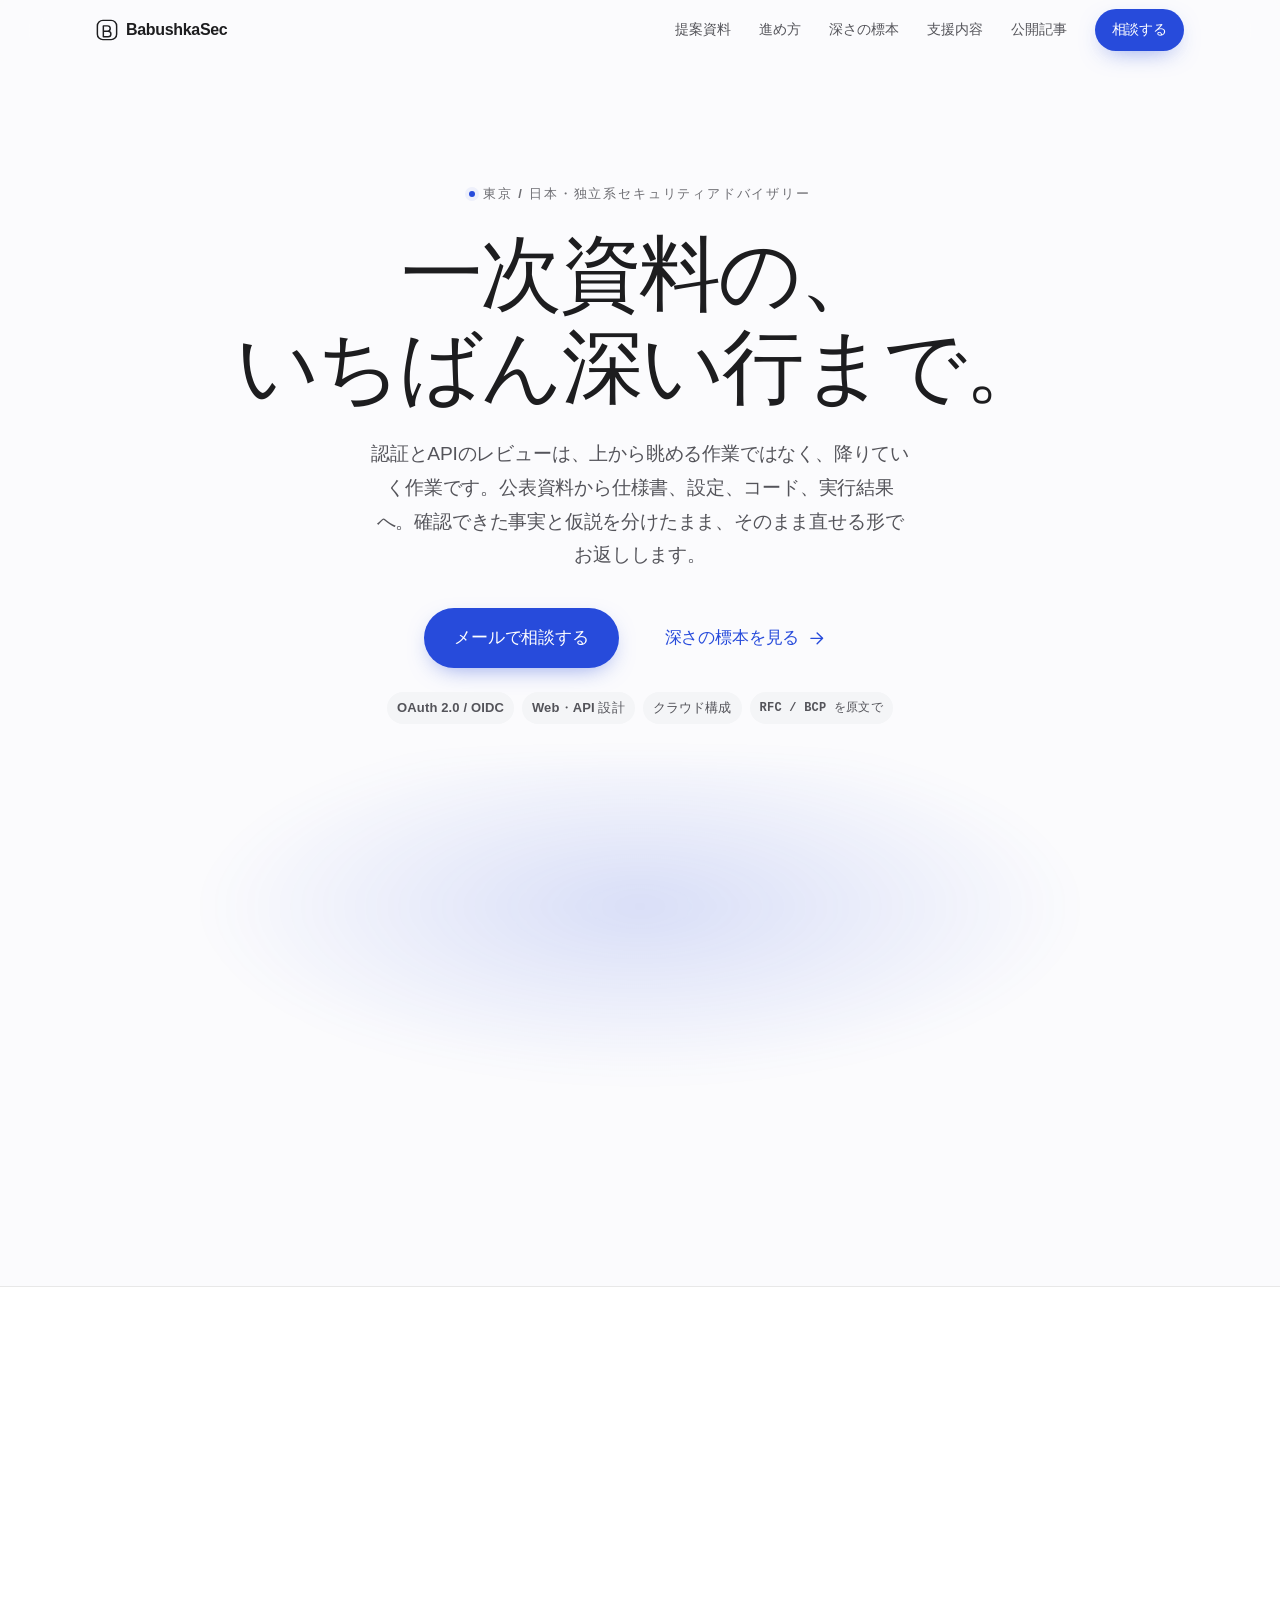
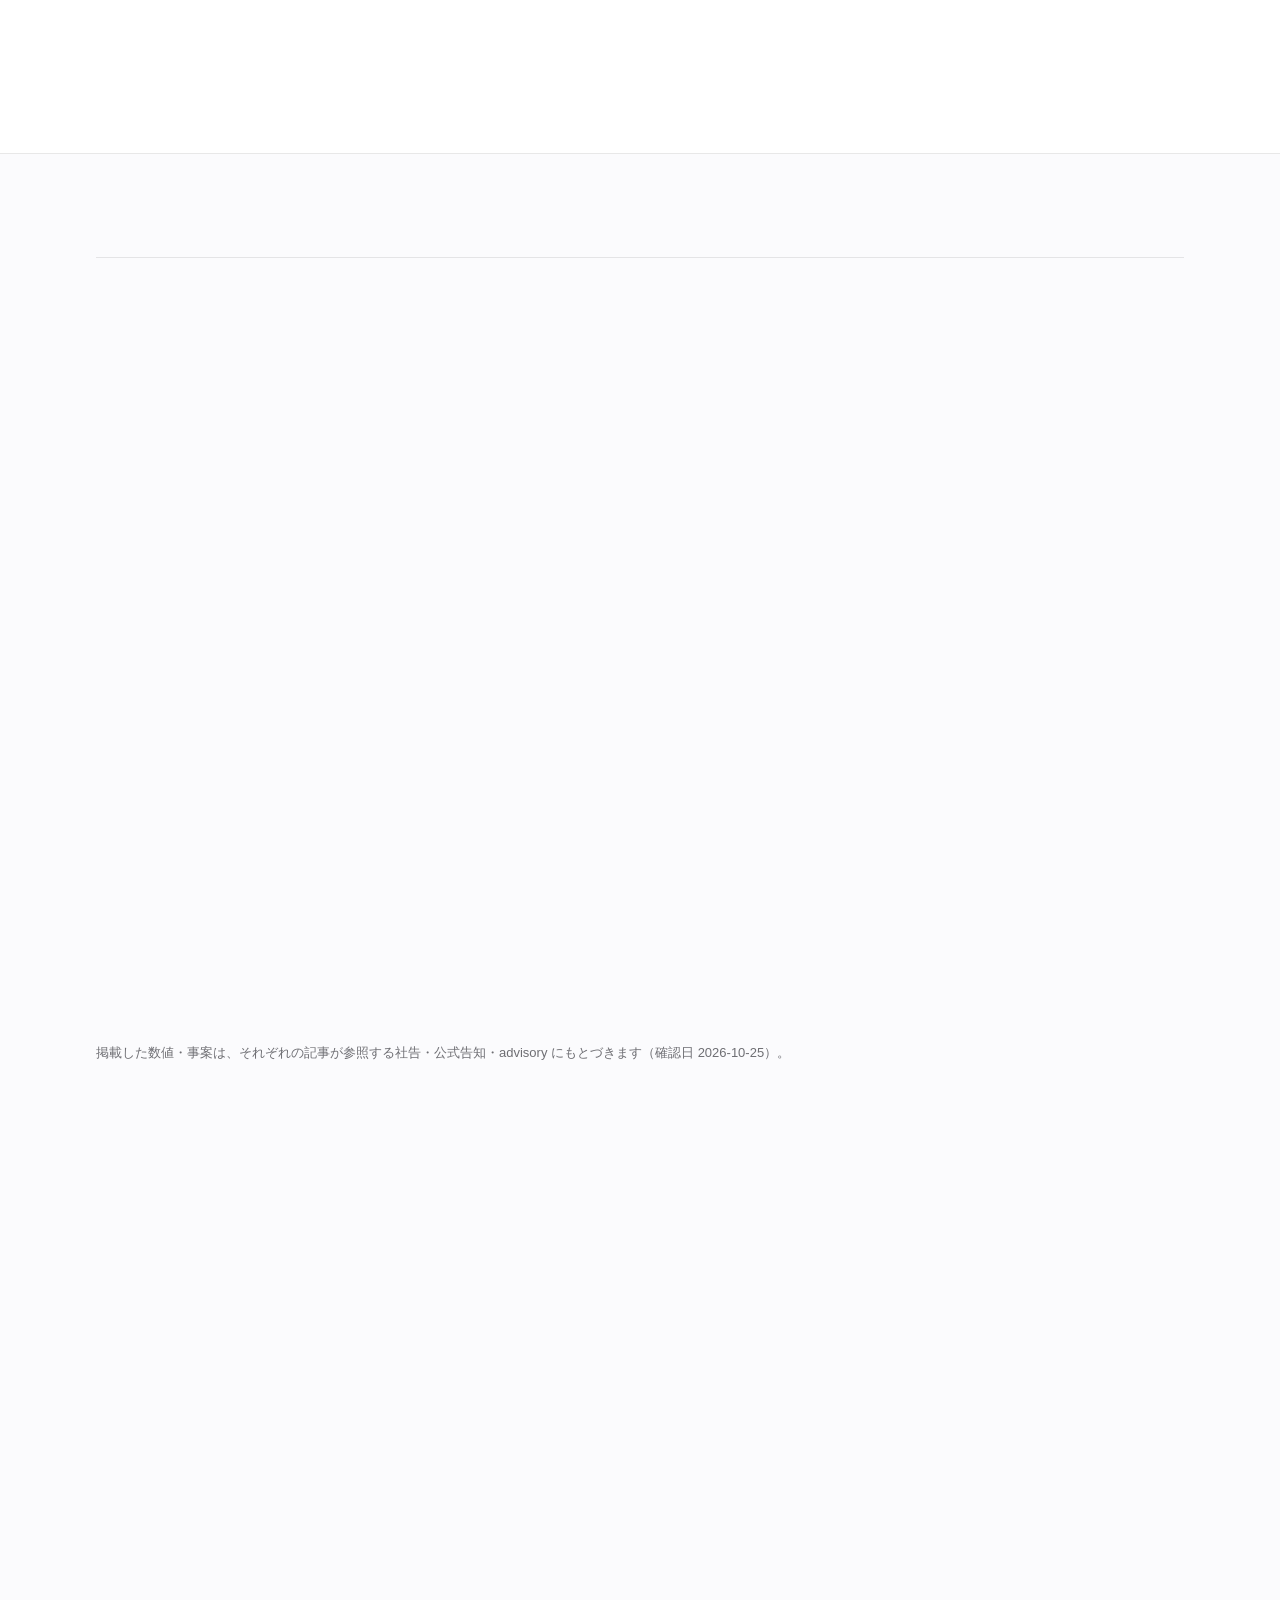
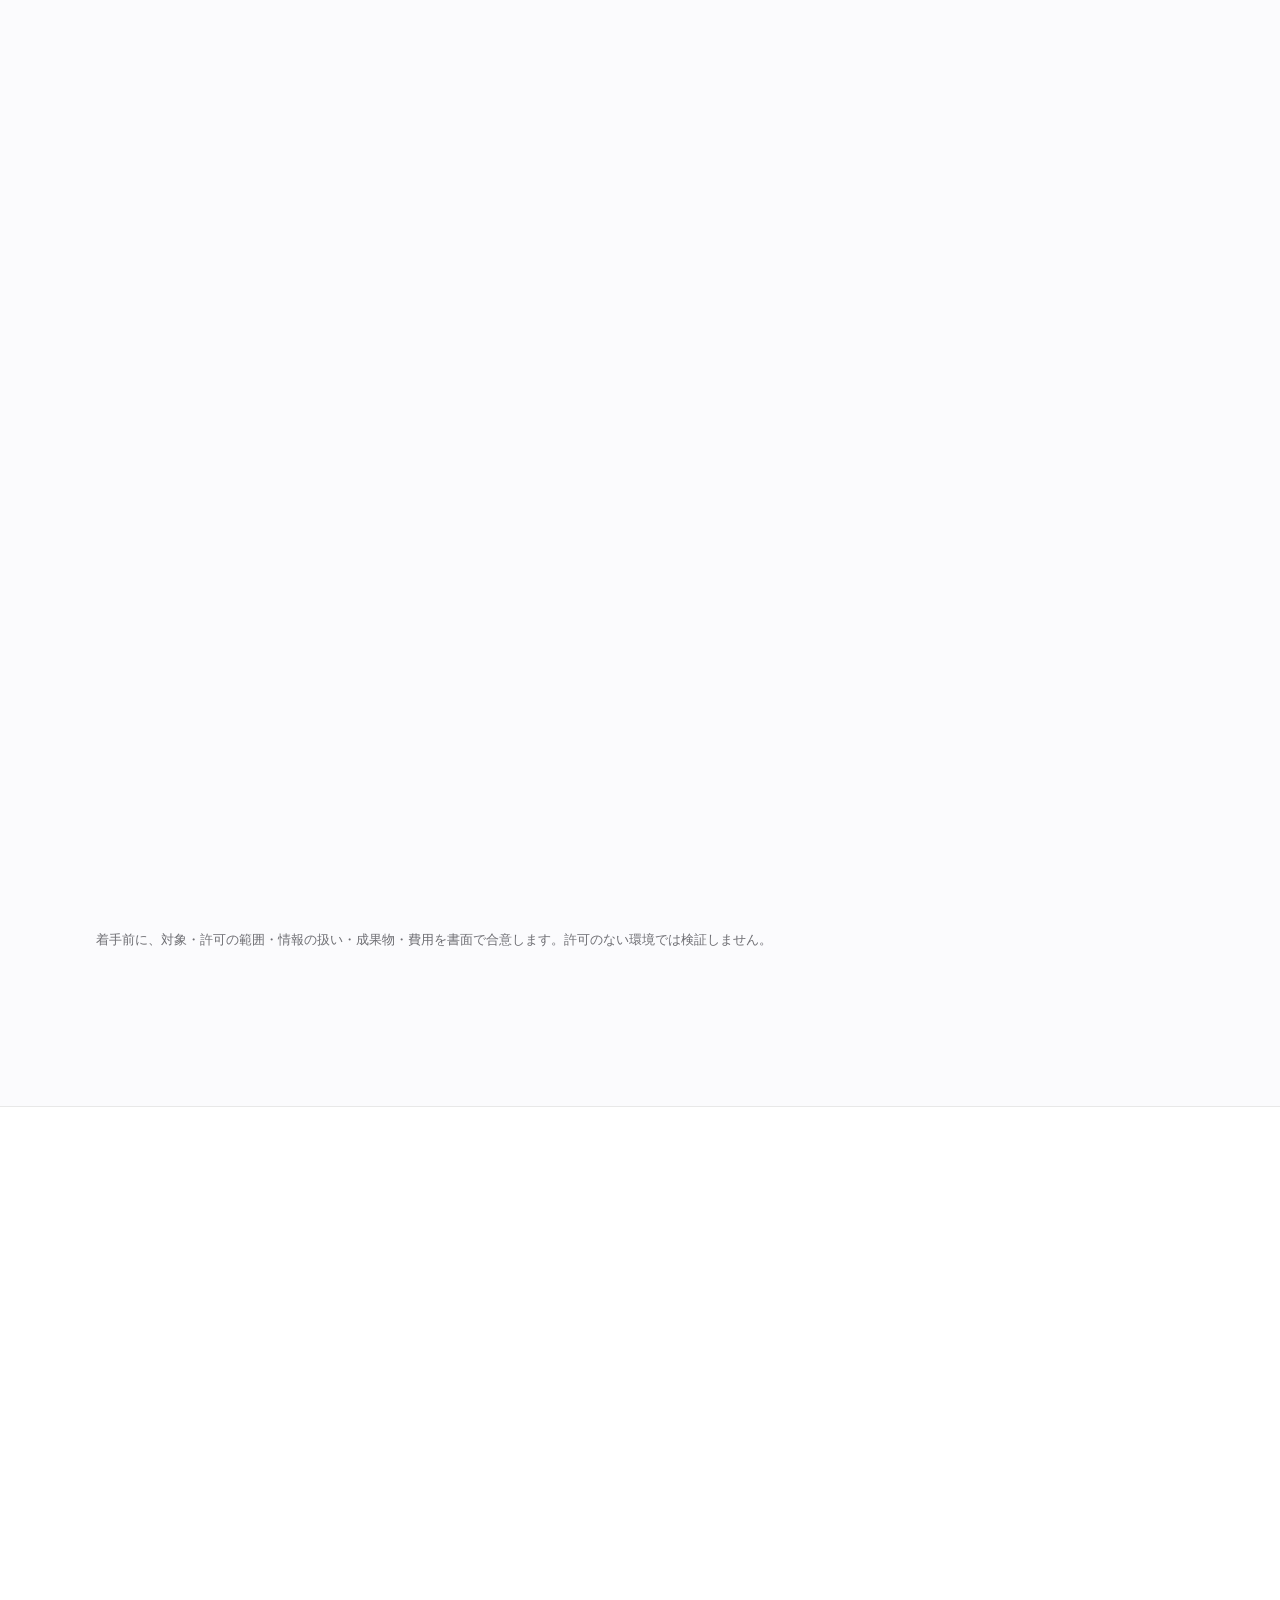
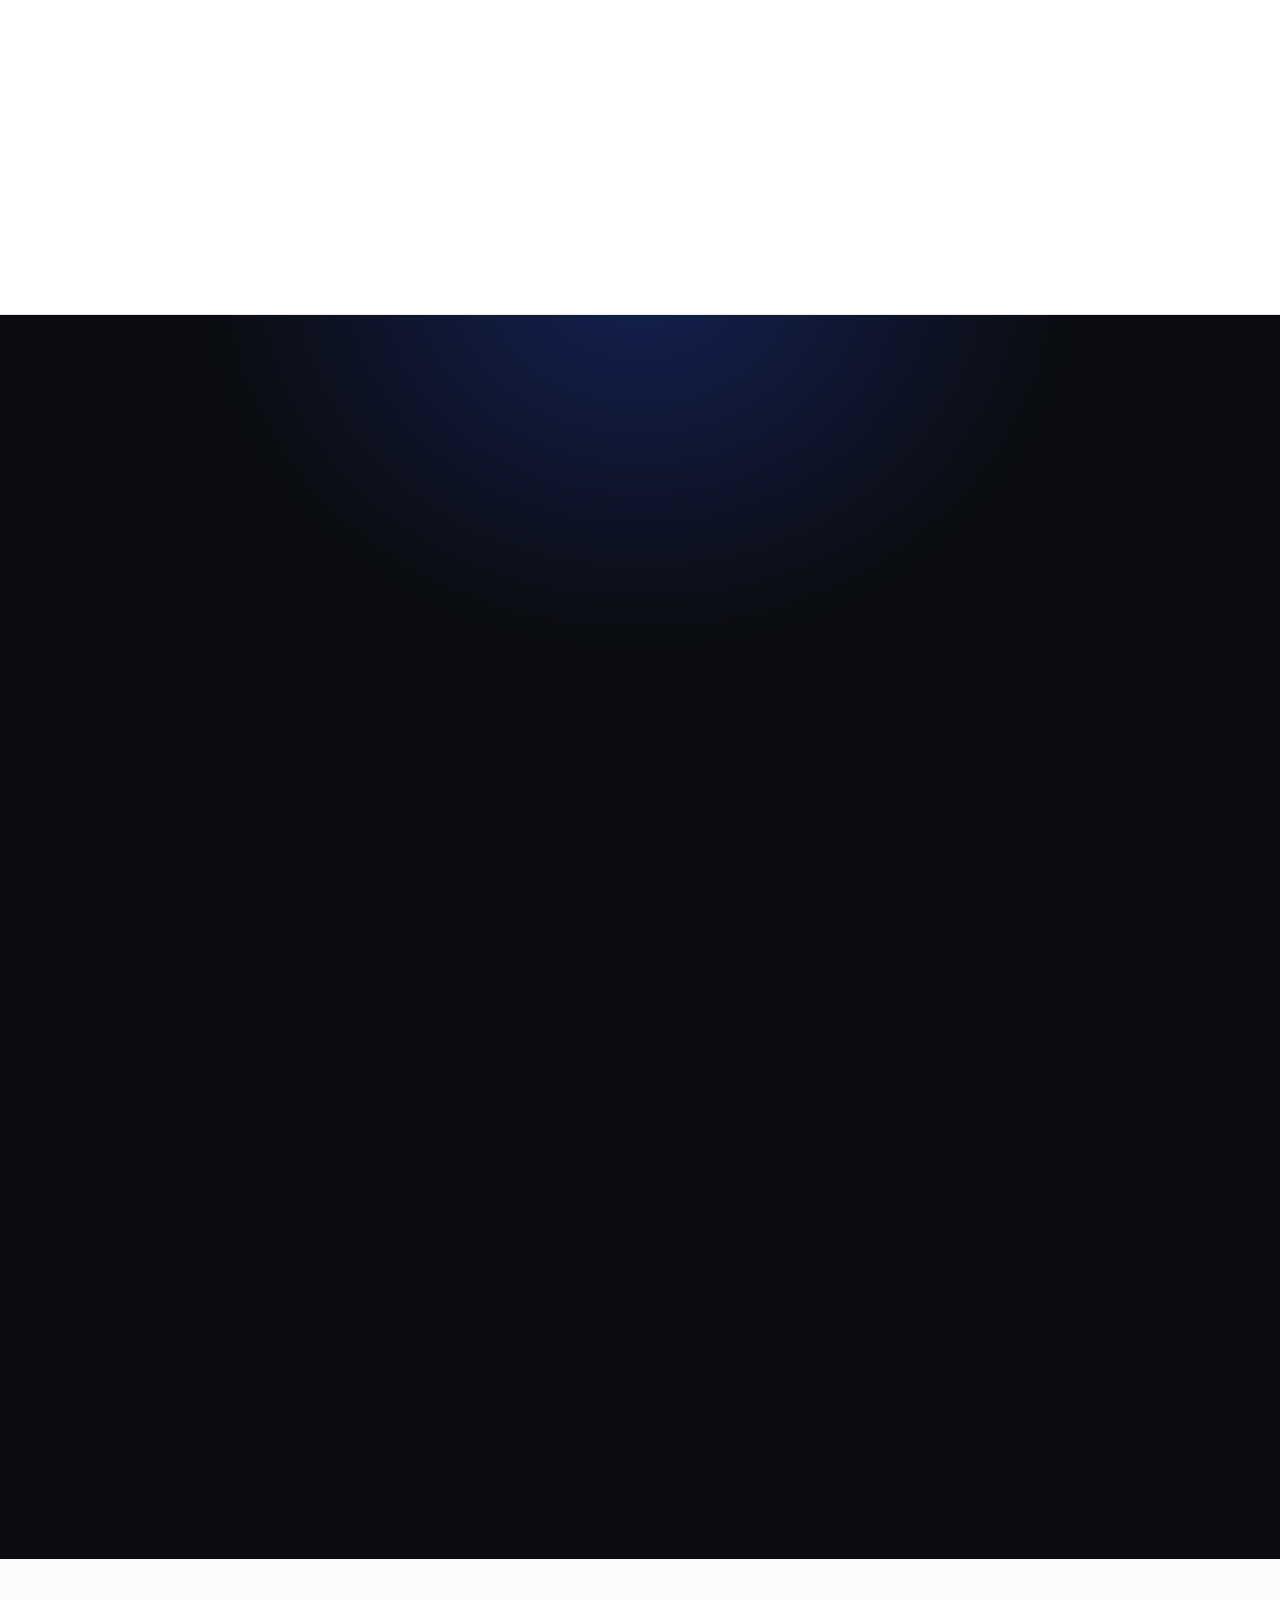
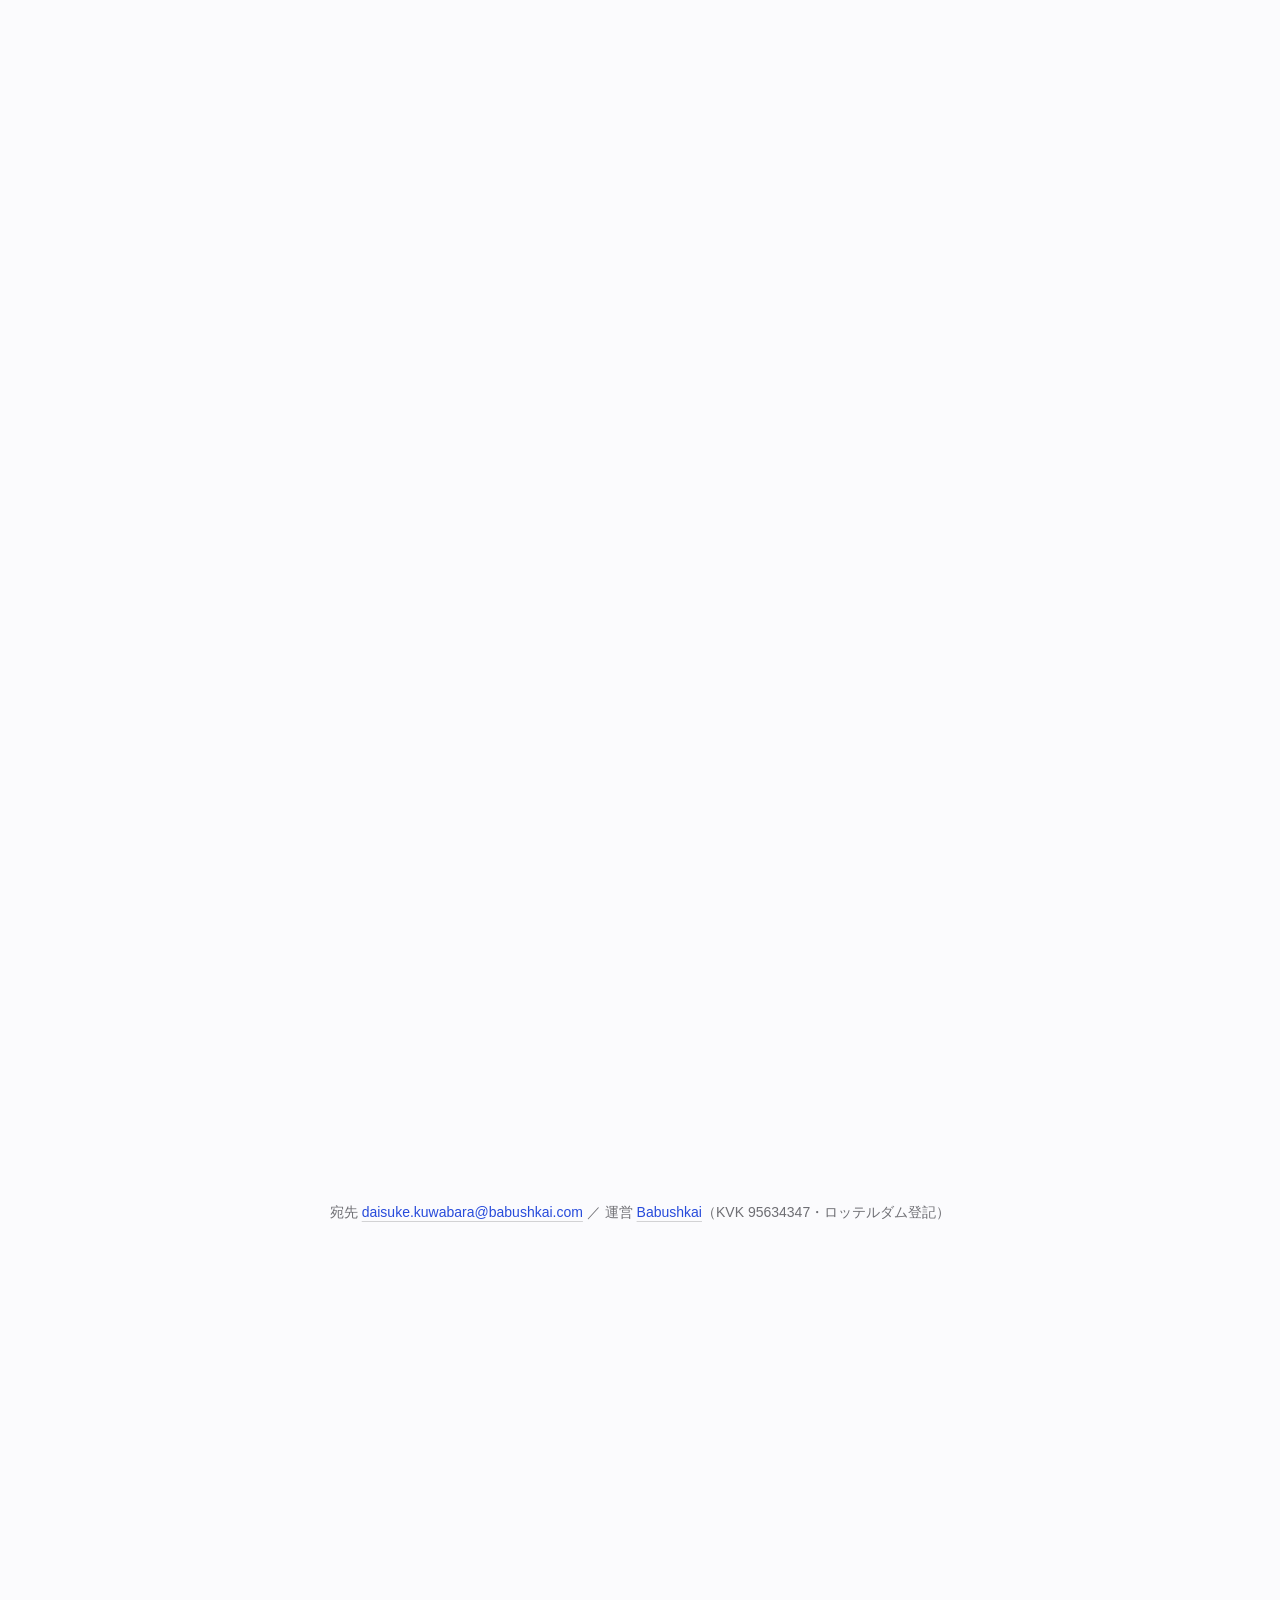
==== commit 73d89876: "Publish: embed the proposal PDF on the landing page" ====
--- a/index.html
+++ b/index.html
@@ -1,4 +1,4 @@
-<!DOCTYPE html><html lang="ja"><head><meta charset="UTF-8"><meta name="viewport" content="width=device-width, initial-scale=1"><meta http-equiv="Content-Security-Policy" content="default-src 'self'; script-src 'self'; style-src 'self'; img-src 'self' data:; font-src 'self'; connect-src 'self'; object-src 'none'; base-uri 'self'; form-action 'none'; frame-ancestors 'none'"><meta name="referrer" content="strict-origin-when-cross-origin"><title>BabushkaSec｜一次資料の、いちばん深い行まで。</title><meta name="description" content="東京の独立系セキュリティアドバイザリー。認証・API・クラウド構成の設計レビューを、公表資料・仕様書・設定・コード・実行結果の5階層に降りて、推測と確認を分けたまま届けます。"><link rel="canonical" href="https://security.babushkai.com/"><link rel="icon" href="/favicon.svg" type="image/svg+xml"><meta name="robots" content="noindex, nofollow"><meta property="og:type" content="website"><meta property="og:locale" content="ja_JP"><meta property="og:site_name" content="BabushkaSec"><meta property="og:title" content="BabushkaSec｜一次資料の、いちばん深い行まで。"><meta property="og:description" content="東京の独立系セキュリティアドバイザリー。認証・API・クラウド構成の設計レビューを、公表資料・仕様書・設定・コード・実行結果の5階層に降りて、推測と確認を分けたまま届けます。"><meta property="og:url" content="https://security.babushkai.com/"><meta property="og:image" content="https://security.babushkai.com/og.png"><meta property="og:image:width" content="1200"><meta property="og:image:height" content="630"><meta property="og:image:alt" content="BabushkaSec｜一次資料の、いちばん深い行まで。"><meta name="twitter:card" content="summary_large_image"><meta name="theme-color" content="#fbfbfd"><link rel="stylesheet" href="/_astro/style.Dw8lqIPP.css"></head><body><a class="skip-link" href="#main">本文へ移動</a><header class="site-header"><div class="shell header-inner"><a class="brand" href="/" aria-label="BabushkaSec ホーム"><svg viewBox="0 0 24 24" aria-hidden="true" fill="none"><rect x="1.5" y="1.5" width="21" height="21" rx="6" stroke="currentColor" stroke-width="1.6"></rect><path d="M8 7.5h4.6a2.9 2.9 0 0 1 0 5.8H8V7.5Zm0 5.8h5.2a3.05 3.05 0 0 1 0 6.1H8v-6.1Z" stroke="currentColor" stroke-width="1.6" stroke-linejoin="round"></path></svg><span>BabushkaSec</span></a><nav class="primary-nav" aria-label="メインナビゲーション"><div class="nav-links"><a href="/proposal/">提案資料</a><a href="/#method">進め方</a><a href="/#depth">深さの標本</a><a href="/#services">支援内容</a><a href="/#writing">公開記事</a></div><a class="btn btn-primary header-cta" href="mailto:daisuke.kuwabara@babushkai.com">相談する</a></nav></div></header><main id="main"><section class="hero shell" aria-labelledby="hero-title"><p class="eyebrow" data-reveal><span class="dot" aria-hidden="true"></span>東京 / 日本・独立系セキュリティアドバイザリー</p><h1 id="hero-title" data-reveal data-step="1">一次資料の、<br>いちばん深い行まで。</h1><p class="lead" data-reveal data-step="2">認証とAPIのレビューは、上から眺める作業ではなく、降りていく作業です。公表資料から仕様書、設定、コード、実行結果へ。確認できた事実と仮説を分けたまま、そのまま直せる形でお返しします。</p><div class="hero-actions" data-reveal data-step="3"><a class="btn btn-primary btn-lg" href="mailto:daisuke.kuwabara@babushkai.com">メールで相談する</a><a class="btn btn-quiet btn-lg" href="#depth">深さの標本を見る<svg class="arrow" viewBox="0 0 24 24" fill="none" aria-hidden="true"><path d="M5 12h14m-6-7 7 7-7 7" stroke="currentColor" stroke-width="1.8" stroke-linecap="round" stroke-linejoin="round"></path></svg></a></div><ul class="hero-meta" data-reveal data-step="4"><li class="chip">OAuth 2.0 / OIDC</li><li class="chip">Web・API 設計</li><li class="chip">クラウド構成</li><li class="chip chip-mono">RFC / BCP を原文で</li></ul><div class="artifact-wrap"><div class="artifact-glow" aria-hidden="true"></div><figure class="artifact" data-reveal data-step="2"><div class="artifact-bar"><span class="lights" aria-hidden="true"><i></i><i></i><i></i></span><span class="chip chip-mono">RFC 9700 §2.1.1</span><span>Authorization Code Grant Clients</span></div><div class="artifact-body"><blockquote class="spec-quote">If a client sends a valid PKCE code_challenge parameter in the authorization request, the authorization server <mark>MUST enforce the correct usage of code_verifier</mark> at the token endpoint.</blockquote><dl class="test-panel"><div class="test-row"><dt>REQUEST</dt><dd>正しい認可コード ／ 対応しない verifier</dd></div><div class="test-row"><dt>EXPECTED</dt><dd><span class="chip chip-reject">REJECT</span> トークンを発行しない</dd></div><div class="test-row"><dt>EVIDENCE</dt><dd>応答コードとサーバログの残り方</dd></div></dl></div><figcaption class="visually-hidden">RFC 9700 の要求文と、それを検証する負のテストの組み立て例</figcaption></figure></div></section><section id="signals" class="band" aria-labelledby="signals-title"><div class="shell band-inner"><div><p class="eyebrow" data-reveal><span class="dot" aria-hidden="true"></span>01 / Signals</p><h2 id="signals-title" data-reveal data-step="1">インシデントは、<br>公表された瞬間から入力になる。</h2><p class="lead measure" data-reveal data-step="2">社名や件数を並べることは、目的ではありません。何が壊れて、どの階層で防げたのか。公表された事案を、設計の問いに戻して読んでいます。</p></div><div class="metrics" data-reveal data-step="3"><a class="metric" href="https://qiita.com/emi_ndk/items/09d1a32bc293584815b5" target="_blank" rel="noopener noreferrer"><b>約1,079万件</b><span>個人情報漏えい<br>公開記事で一次資料を参照</span></a><a class="metric" href="https://qiita.com/emi_ndk/items/503d8fc11a63f2c9453d" target="_blank" rel="noopener noreferrer"><b>CVSS v4.0 9系</b><span>RCE<br>公開記事で一次資料を参照</span></a><a class="metric" href="https://qiita.com/emi_ndk/items/0aac69d8a962d2413d9d" target="_blank" rel="noopener noreferrer"><b>100万台</b><span>インターネット調査<br>公開記事で一次資料を参照</span></a><a class="metric" href="https://qiita.com/emi_ndk/items/8e6607a09cb8ff86c298" target="_blank" rel="noopener noreferrer"><b>CVSS 9.9</b><span>開発ツール<br>公開記事で一次資料を参照</span></a></div></div></section><section class="section-tight" aria-labelledby="ledger-title"><div class="shell"><h2 id="ledger-title" class="visually-hidden">公表された事案の一覧</h2><div class="ledger"><a class="ledger-row" href="https://qiita.com/emi_ndk/items/09d1a32bc293584815b5" target="_blank" rel="noopener noreferrer" data-reveal data-step="1"><p class="ledger-date">2026.10.23</p><div class="ledger-main"><h3>焼肉きんぐ・ローソン・カプコン。相次ぐ漏えいを社名一覧で読む</h3><p>各社の公表資料をもとに、登録数に対する割合と利用者側の行動まで整理。</p></div><p class="ledger-metric">約1,079万件<br><span class="chip">個人情報漏えい</span></p><svg class="ledger-arrow" viewBox="0 0 24 24" fill="none" aria-hidden="true"><path d="M5 12h14m-6-7 7 7-7 7" stroke="currentColor" stroke-width="1.8" stroke-linecap="round" stroke-linejoin="round"></path></svg></a><a class="ledger-row" href="https://qiita.com/emi_ndk/items/503d8fc11a63f2c9453d" target="_blank" rel="noopener noreferrer" data-reveal data-step="2"><p class="ledger-date">2026.10.22</p><div class="ledger-main"><h3>PHP本体に認証不要RCE「PHP2Shell」</h3><p>アプリを更新しても残る、ランタイム側の話。対象バージョンの読み方を解説。</p></div><p class="ledger-metric">CVSS v4.0 9系<br><span class="chip">RCE</span></p><svg class="ledger-arrow" viewBox="0 0 24 24" fill="none" aria-hidden="true"><path d="M5 12h14m-6-7 7 7-7 7" stroke="currentColor" stroke-width="1.8" stroke-linecap="round" stroke-linejoin="round"></path></svg></a><a class="ledger-row" href="https://qiita.com/emi_ndk/items/0aac69d8a962d2413d9d" target="_blank" rel="noopener noreferrer" data-reveal data-step="3"><p class="ledger-date">2026-05-24</p><div class="ledger-main"><h3>公開されているAIサービスを100万台スキャンした結果</h3><p>自分たちの運用が、外からどう見えているか。推測ではなく計測で示す。</p></div><p class="ledger-metric">100万台<br><span class="chip">インターネット調査</span></p><svg class="ledger-arrow" viewBox="0 0 24 24" fill="none" aria-hidden="true"><path d="M5 12h14m-6-7 7 7-7 7" stroke="currentColor" stroke-width="1.8" stroke-linecap="round" stroke-linejoin="round"></path></svg></a><a class="ledger-row" href="https://qiita.com/emi_ndk/items/8e6607a09cb8ff86c298" target="_blank" rel="noopener noreferrer" data-reveal data-step="4"><p class="ledger-date">2026-05-03</p><div class="ledger-main"><h3>Cursor に「git clone」するだけで端末が乗っ取られる脆弱性</h3><p>信頼の境界が「リポジトリ」にずれていた話。IDE時代の脅威モデル。</p></div><p class="ledger-metric">CVSS 9.9<br><span class="chip">開発ツール</span></p><svg class="ledger-arrow" viewBox="0 0 24 24" fill="none" aria-hidden="true"><path d="M5 12h14m-6-7 7 7-7 7" stroke="currentColor" stroke-width="1.8" stroke-linecap="round" stroke-linejoin="round"></path></svg></a><a class="ledger-row" href="https://qiita.com/emi_ndk/items/2332ff5c93e63ab736ad" target="_blank" rel="noopener noreferrer" data-reveal data-step="4"><p class="ledger-date">2026-03-25</p><div class="ledger-main"><h3>LiteLLM が乗っ取られ、インストールだけで認証情報が抜かれた</h3><p>依存関係の1つが、会社の境界になる。公開パッケージの点検手順へ落とす。</p></div><p class="ledger-metric">月間9,500万DL<br><span class="chip">サプライチェーン</span></p><svg class="ledger-arrow" viewBox="0 0 24 24" fill="none" aria-hidden="true"><path d="M5 12h14m-6-7 7 7-7 7" stroke="currentColor" stroke-width="1.8" stroke-linecap="round" stroke-linejoin="round"></path></svg></a><a class="ledger-row" href="https://qiita.com/emi_ndk/items/bf3b5f0f3eef99a4d124" target="_blank" rel="noopener noreferrer" data-reveal data-step="4"><p class="ledger-date">2026-02-15</p><div class="ledger-main"><h3>AIエージェント配布物の実態と、史上最悪級のサプライチェーン攻撃</h3><p>「動くものを入れる」こと自体がリスクになる時代の受け入れ基準。</p></div><p class="ledger-metric">12%がマルウェア<br><span class="chip">サプライチェーン</span></p><svg class="ledger-arrow" viewBox="0 0 24 24" fill="none" aria-hidden="true"><path d="M5 12h14m-6-7 7 7-7 7" stroke="currentColor" stroke-width="1.8" stroke-linecap="round" stroke-linejoin="round"></path></svg></a></div><p class="footnote">掲載した数値・事案は、それぞれの記事が参照する社告・公式告知・advisory にもとづきます（確認日 2026-10-25）。</p></div></section><section id="method" class="section" aria-labelledby="method-title"><div class="shell"><div class="section-head"><p class="eyebrow" data-reveal><span class="dot" aria-hidden="true"></span>02 / Method</p><h2 id="method-title" data-reveal data-step="1">5つの階層を、<br>順番に降りていく。</h2><p class="lead measure" data-reveal data-step="2">「レビュー」の実力は、どこで止まるかで決まります。私たちは上から順に降りていき、各層で得られたものだけを材料にします。</p></div><div class="deck"><article class="layer-card" data-reveal><div><p class="layer-index">01 / 05</p><h3>公表資料</h3><p class="layer-en">Primary notice</p></div><div><p>社告・再発防止策・監督官庁の資料。何が「公表された事実」で、何が報道ベースかを最初に切り分けます。</p><p>ここが曖昧な指摘は、経営層への説明で必ず崩れます。</p></div></article><article class="layer-card" data-reveal><div><p class="layer-index">02 / 05</p><h3>仕様書・BCP</h3><p class="layer-en">RFC / BCP</p></div><div><p>RFC と Security Best Current Practice を原文で読み、MUST の範囲と、仕様が沈黙している箇所を分けます。</p><p>「推奨」を「必須」として渡さないことが、実装チームの信頼につながります。</p></div></article><article class="layer-card" data-reveal><div><p class="layer-index">03 / 05</p><h3>設定</h3><p class="layer-en">Configuration</p></div><div><p>ライブラリの既定値、プロキシ、CORS、Cookie、トークン有効期間。仕様が及ばない判断は設定に宿ります。</p><p>同じコードでも、設定だけで防御が反転する箇所を特定します。</p></div></article><article class="layer-card" data-reveal><div><p class="layer-index">04 / 05</p><h3>コード</h3><p class="layer-en">Implementation</p></div><div><p>検証の分岐が本当に効いているか。ミドルウェアの順序と、例外経路でのバイパスまで確認します。</p><p>「入っている」ことと「効いている」ことは、別の話です。</p></div></article><article class="layer-card" data-reveal><div><p class="layer-index">05 / 05</p><h3>実行結果</h3><p class="layer-en">Observed behaviour</p></div><div><p>拒否されるはずの要求を、実際に送って確かめます。期待した応答とログの残りが証拠になります。</p><p>許可された環境で、合意した期間だけ。ここを超えないことが前提です。</p></div></article></div></div></section><section id="depth" class="section" aria-labelledby="depth-title"><div class="shell"><div class="section-head"><p class="eyebrow" data-reveal><span class="dot" aria-hidden="true"></span>03 / Depth</p><h2 id="depth-title" data-reveal data-step="1">仕様の一行を、<br>検証できる問いに変える。</h2><p class="lead measure" data-reveal data-step="2">レビューの一場面を、そのまま4つ置いています。原文の要求・どこを見るか・何を送るか・何が起きるべきか。この順で読める形で渡します。</p></div><div data-reveal data-step="3"><details class="fold" open><summary><span class="chip chip-mono">OAuth 2.0</span><span class="fold-question">認可コードは、認可を始めた要求と結び付いていますか。</span><svg class="chevron" viewBox="0 0 24 24" fill="none" aria-hidden="true"><path d="m6 9 6 6 6-6" stroke="currentColor" stroke-width="1.8" stroke-linecap="round"></path></svg></summary><div class="fold-body"><blockquote class="fold-quote"><p class="spec-quote">If a client sends a valid PKCE code_challenge parameter in the authorization request, the authorization server MUST enforce the correct usage of code_verifier at the token endpoint.</p><p class="fold-translation">認可要求で有効な code_challenge を受け取った場合、認可サーバはトークンエンドポイントで code_verifier の正しい利用を強制しなければならない。</p><cite class="fold-cite"><a href="https://www.rfc-editor.org/rfc/rfc9700.html#section-2.1.1" target="_blank" rel="noopener noreferrer">RFC 9700 §2.1.1 — Authorization Code Grant Clients<svg class="arrow" viewBox="0 0 24 24" fill="none" aria-hidden="true"><path d="M5 12h14m-6-7 7 7-7 7" stroke="currentColor" stroke-width="1.8" stroke-linecap="round" stroke-linejoin="round"></path></svg></a></cite></blockquote><div class="fold-grid"><div class="fold-cell"><h4>どこを見る</h4><p>認可要求で code_challenge を記録し、トークン交換時に照合している箇所。S256 以外の challenge_method を受け付けていないかも同時に確認します。</p></div><div class="fold-cell"><h4>何を送る</h4><p>正しい認可コードに対して、対応しない code_verifier を送る。</p></div><div class="fold-cell"><h4>何が起きるべきか</h4><p>トークンを発行せず拒否する。ログには利用可能な範囲で拒否理由が残る。</p></div></div><p class="fold-note">「PKCE を有効にした」だけでは結論になりません。検証が効いているかを、下向き攻撃（challenge なしの要求で verifier だけ送る）のケースまで含めて確かめます。<a class="btn btn-quiet" href="/notes/oauth-authorization-code/">この1件を、最後まで掘った解説を読む<svg class="arrow" viewBox="0 0 24 24" fill="none" aria-hidden="true"><path d="M5 12h14m-6-7 7 7-7 7" stroke="currentColor" stroke-width="1.8" stroke-linecap="round" stroke-linejoin="round"></path></svg></a></p></div></details><details class="fold"><summary><span class="chip chip-mono">OAuth 2.0</span><span class="fold-question">リダイレクトURIは、事前登録値と完全一致で比較されていますか。</span><svg class="chevron" viewBox="0 0 24 24" fill="none" aria-hidden="true"><path d="m6 9 6 6 6-6" stroke="currentColor" stroke-width="1.8" stroke-linecap="round"></path></svg></summary><div class="fold-body"><blockquote class="fold-quote"><p class="spec-quote">When comparing client redirection URIs against pre-registered URIs, authorization servers MUST utilize exact string matching except for port numbers in localhost redirection URIs of native apps.</p><p class="fold-translation">クライアントのリダイレクトURIを事前登録済みのURIと比較するとき、ネイティブアプリの localhost リダイレクトURIのポート番号を除き、認可サーバは完全一致による照合を用いなければならない。</p><cite class="fold-cite"><a href="https://www.rfc-editor.org/rfc/rfc9700.html#section-2.1" target="_blank" rel="noopener noreferrer">RFC 9700 §2.1 — Protecting Redirect-Based Flows<svg class="arrow" viewBox="0 0 24 24" fill="none" aria-hidden="true"><path d="M5 12h14m-6-7 7 7-7 7" stroke="currentColor" stroke-width="1.8" stroke-linecap="round" stroke-linejoin="round"></path></svg></a></cite></blockquote><div class="fold-grid"><div class="fold-cell"><h4>どこを見る</h4><p>部分一致・プレフィックス一致・ワイルドカードを許している登録運用。開かれたリダイレクタがクライアント側に残っていないかも見ます。</p></div><div class="fold-cell"><h4>何を送る</h4><p>登録済みのパスの前置部分に一致する、別の経路やサブドメインへ向かうURIを認可要求に使う。</p></div><div class="fold-cell"><h4>何が起きるべきか</h4><p>認可画面を進めず、redirect_uri は無効として拒否する。</p></div></div><p class="fold-note">「自社ドメインなら許す」という運用は、ここで壊れます。仕様は例外を1つしか挙げていない、という話を根拠にできます。</p></div></details><details class="fold"><summary><span class="chip chip-mono">JWT</span><span class="fold-question">署名が正しい別用途のトークンを、受け入れていませんか。</span><svg class="chevron" viewBox="0 0 24 24" fill="none" aria-hidden="true"><path d="m6 9 6 6 6-6" stroke="currentColor" stroke-width="1.8" stroke-linecap="round"></path></svg></summary><div class="fold-body"><blockquote class="fold-quote"><p class="spec-quote">the relying party or application MUST validate the audience value, and if the audience value is not present or not associated with the recipient, it MUST reject the JWT.</p><p class="fold-translation">信頼する側（リライングパーティ）またはアプリケーションは aud の値を検証しなければならず、aud が存在しない場合や受け手と関連付けられない場合は、その JWT を拒否しなければならない。</p><cite class="fold-cite"><a href="https://www.rfc-editor.org/rfc/rfc8725.html#section-3.9" target="_blank" rel="noopener noreferrer">RFC 8725 §3.9 — Use and Validate Audience<svg class="arrow" viewBox="0 0 24 24" fill="none" aria-hidden="true"><path d="M5 12h14m-6-7 7 7-7 7" stroke="currentColor" stroke-width="1.8" stroke-linecap="round" stroke-linejoin="round"></path></svg></a></cite></blockquote><div class="fold-grid"><div class="fold-cell"><h4>どこを見る</h4><p>署名検証と iss チェックの後に、aud をこの API の値と照合しているか。内部API間でトークンが流れ込んでいないかをあわせて確認します。</p></div><div class="fold-cell"><h4>何を送る</h4><p>署名も issuer も正しいが、別のサービス向けに発行されたトークンを送る。</p></div><div class="fold-cell"><h4>何が起きるべきか</h4><p>認証情報として受け入れず、保護対象へのアクセスを拒否する。</p></div></div><p class="fold-note">「署名が通った」は検証の途中経過でしかありません。用途の境界まで確かめて初めて合格と呼べます。</p></div></details><details class="fold"><summary><span class="chip chip-mono">HTTP</span><span class="fold-question">タイムアウト後の再送で、注文は二重になりませんか。</span><svg class="chevron" viewBox="0 0 24 24" fill="none" aria-hidden="true"><path d="m6 9 6 6 6-6" stroke="currentColor" stroke-width="1.8" stroke-linecap="round"></path></svg></summary><div class="fold-body"><blockquote class="fold-quote"><p class="spec-quote">Of the request methods defined by this specification, PUT, DELETE, and safe request methods are idempotent.</p><p class="fold-translation">この仕様が定義する要求メソッドのうち、冪等なのは PUT、DELETE、および安全な要求メソッドである。</p><cite class="fold-cite"><a href="https://www.rfc-editor.org/rfc/rfc9110.html#section-9.2.2" target="_blank" rel="noopener noreferrer">RFC 9110 §9.2.2 — Idempotent Methods<svg class="arrow" viewBox="0 0 24 24" fill="none" aria-hidden="true"><path d="M5 12h14m-6-7 7 7-7 7" stroke="currentColor" stroke-width="1.8" stroke-linecap="round" stroke-linejoin="round"></path></svg></a></cite></blockquote><div class="fold-grid"><div class="fold-cell"><h4>どこを見る</h4><p>POST の再送が起きたときに業務処理を一度に束縛する識別子と、その一意性・有効期間・同時実行の扱い。</p></div><div class="fold-cell"><h4>何を送る</h4><p>応答を読む前に同じ業務要求を再送する。同時に2本流すケースも入れる。</p></div><div class="fold-cell"><h4>何が起きるべきか</h4><p>合意した業務仕様に従い、同じ注文を二重に作成しない。</p></div></div><p class="fold-note">注意すべきは逆方向です。HTTP は冪等の作り方を規定しないので、キー方式の選択は事業設計の話になります。ここを仕様側のせいにして放置している実装をよく見ます。</p></div></details></div></div></section><section id="services" class="section" aria-labelledby="services-title"><div class="shell"><div class="section-head"><p class="eyebrow" data-reveal><span class="dot" aria-hidden="true"></span>04 / Services</p><h2 id="services-title" data-reveal data-step="1">指摘ではなく、<br>判断と手順を納品する。</h2><p class="lead measure" data-reveal data-step="2">経営層が意思決定できる要約と、実装チームがそのまま動ける手順を、同じ成果物の中に分けて書きます。</p></div><div class="grid-cards" data-reveal data-step="3"><article class="card card-pad service"><p class="service-no">01</p><h3>アーキテクチャレビュー</h3><p>仕様書の意図と、実装された前提のズレを特定します。</p><ul><li>OAuth / OIDC のフローとトークン設計</li><li>テナント・組織境界と権限モデル</li><li>信頼境界とデータフローの脅威モデリング</li></ul><p class="service-output"><b>お渡しするもの</b>リスクの整理 / 設計上の論点 / 優先順位つきの改善案</p></article><article class="card card-pad service"><p class="service-no">02</p><h3>Web・API 実装レビュー</h3><p>「直せる形」で返すために、コードと挙動まで読みます。</p><ul><li>合意した範囲のコード・設定・ログの読解</li><li>拒否すべき条件（負のケース）の具体化</li><li>修正後に何を再検証するかまで明記</li></ul><p class="service-output"><b>お渡しするもの</b>根拠 / 確認手順 / 修正方針 / 回帰テスト案</p></article><article class="card card-pad service"><p class="service-no">03</p><h3>継続アドバイザリー</h3><p>レビューで終わらせず、設計判断に残ります。</p><ul><li>設計・リリース前のセカンドオピニオン</li><li>指摘の選別と優先順位づけの支援</li><li>インシデント時の影響範囲切り分け相談</li></ul><p class="service-output"><b>お渡しするもの</b>合意記録 / 判断の根拠 / 改善計画の更新</p></article></div><p class="footnote">着手前に、対象・許可の範囲・情報の扱い・成果物・費用を書面で合意します。許可のない環境では検証しません。</p></div></section><section id="proposal" class="band" aria-labelledby="proposal-title"><div class="shell band-inner"><div><p class="eyebrow" data-reveal><span class="dot" aria-hidden="true"></span>05 / Proposal</p><h2 id="proposal-title" data-reveal data-step="1">稟議にそのまま貼れる、<br>提案資料を置いておきます。</h2><p class="lead measure" data-reveal data-step="2">発注の判断と社内の調整は、別の人が読むものです。範囲・工数・期間の目安、お客様側の負担、情報の扱い、証明できる根拠、そしてお引き受けしない仕事までを13枚に分けて、ブラウザで読める形で公開しています。PDF に書き出して回覧できます。</p><div class="hero-actions" data-reveal data-step="3"><a class="btn btn-primary btn-lg" href="/proposal/">提案資料を読む</a><a class="btn btn-quiet btn-lg" href="/proposal/#vendor">調達・法務への回答を見る<svg class="arrow" viewBox="0 0 24 24" fill="none" aria-hidden="true"><path d="M5 12h14m-6-7 7 7-7 7" stroke="currentColor" stroke-width="1.8" stroke-linecap="round" stroke-linejoin="round"></path></svg></a></div></div><ul class="preview" data-reveal data-step="3"><li><a href="/proposal/#summary"><b>02</b><span class="preview-title">要点は、この4つです。</span><span class="preview-label">30秒で</span></a></li><li><a href="/proposal/#vendor"><b>08</b><span class="preview-title">調達と法務が聞くことに、</span><span class="preview-label">委託先管理</span></a></li><li><a href="/proposal/#evidence"><b>10</b><span class="preview-title">資格はまだ持っていません。</span><span class="preview-label">証明</span></a></li><li><a href="/proposal/#fit"><b>11</b><span class="preview-title">お引き受けしない仕事を、</span><span class="preview-label">向いていない仕事</span></a></li><li><a href="/proposal/#internal"><b>12</b><span class="preview-title">稟議で聞かれることに、</span><span class="preview-label">社内調整</span></a></li></ul></div></section><section id="ai" class="section night" aria-labelledby="ai-title"><div class="shell"><div class="section-head"><p class="eyebrow" data-reveal><span class="dot" aria-hidden="true"></span>06 / AI</p><h2 id="ai-title" data-reveal data-step="1">AIは、速い。<br>だから証拠にはならない。</h2><p class="lead measure" data-reveal data-step="2">読解と下書きに使い、結論には人の名前を残します。顧客の情報をどこに入れるかは、契約の前に決めるべき項目だと考えています。</p></div><div class="split" data-reveal data-step="3"><div class="night-card"><h3>使う工程</h3><ul class="check-list"><li><svg class="mark-use" viewBox="0 0 24 24" fill="none" aria-hidden="true"><path d="m5 13 4 4L19 7" stroke="currentColor" stroke-width="2" stroke-linecap="round" stroke-linejoin="round"></path></svg>一次資料とRFCの横断的な検索と突合</li><li><svg class="mark-use" viewBox="0 0 24 24" fill="none" aria-hidden="true"><path d="m5 13 4 4L19 7" stroke="currentColor" stroke-width="2" stroke-linecap="round" stroke-linejoin="round"></path></svg>読了に時間のかかるコードの下読み</li><li><svg class="mark-use" viewBox="0 0 24 24" fill="none" aria-hidden="true"><path d="m5 13 4 4L19 7" stroke="currentColor" stroke-width="2" stroke-linecap="round" stroke-linejoin="round"></path></svg>負のケース（拒否条件）のテスト案起草</li><li><svg class="mark-use" viewBox="0 0 24 24" fill="none" aria-hidden="true"><path d="m5 13 4 4L19 7" stroke="currentColor" stroke-width="2" stroke-linecap="round" stroke-linejoin="round"></path></svg>報告書の骨子と用語の統一</li></ul></div><div class="night-card"><h3>やらないこと</h3><ul class="check-list"><li><svg class="mark-guard" viewBox="0 0 24 24" fill="none" aria-hidden="true"><path d="M7 7l10 10M17 7 7 17" stroke="currentColor" stroke-width="2" stroke-linecap="round"></path></svg>結論・重大度の判断・納品物の責任は人が持つ</li><li><svg class="mark-guard" viewBox="0 0 24 24" fill="none" aria-hidden="true"><path d="M7 7l10 10M17 7 7 17" stroke="currentColor" stroke-width="2" stroke-linecap="round"></path></svg>顧客の生データ・認証情報・ソースを無断で投入しない</li><li><svg class="mark-guard" viewBox="0 0 24 24" fill="none" aria-hidden="true"><path d="M7 7l10 10M17 7 7 17" stroke="currentColor" stroke-width="2" stroke-linecap="round"></path></svg>生成結果をそのまま指摘として書かない</li><li><svg class="mark-guard" viewBox="0 0 24 24" fill="none" aria-hidden="true"><path d="M7 7l10 10M17 7 7 17" stroke="currentColor" stroke-width="2" stroke-linecap="round"></path></svg>道具と制約（モデル・アクセス区分）は報告書に記録する</li></ul></div></div><div class="disclosure" data-reveal data-step="4"><p class="disclosure-title">検証済みのモデルアクセスについて</p><div><p>Anthropic の Cyber Verification Program、OpenAI の Trusted Access for Cyber は、防御的なセキュリティ作業向けの検証済みアクセスです。顧客への提供には別途承認が必要とされていることを踏まえ、自社の事業形（自社スタッフが顧客のシステムに対して働き、完成した成果物だけを渡す形）で申請できる経路を確認しています。</p><div class="program-list"><a href="https://www.anthropic.com/news/cyber-verification-program" target="_blank" rel="noopener noreferrer"><em>ANTHROPIC</em>Cyber Verification Program（公式）</a><a href="https://learn.chatgpt.com/docs/cyber-safety" target="_blank" rel="noopener noreferrer"><em>OPENAI</em>Trusted Access for Cyber（公式）</a><span><em>STATUS</em>申請方針の整理中。承認・契約関係は主張しません。</span></div></div></div></div></section><section id="writing" class="section" aria-labelledby="writing-title"><div class="shell"><div class="section-head"><p class="eyebrow" data-reveal><span class="dot" aria-hidden="true"></span>07 / Profile</p><h2 id="writing-title" data-reveal data-step="1">知見は、<br>先に開いておく。</h2></div><div class="about-grid"><div class="person" data-reveal><p class="person-name">Daisuke</p><p class="person-role">独立系セキュリティアドバイザリー。元 Google Cloud Vertex AI エンジニア、Mr MLOps / BabushkaML 創設者。<br>仕様書とコードと実行結果を行き来しながら、日本語で説明できる状態にします。</p><ul class="principles"><li>一次資料に当たる。要約を信じない。</li><li>確認できたことと推測を、書いたまま分ける。</li><li>次の行動が残る形で渡す。</li></ul><a class="btn btn-quiet" href="https://qiita.com/emi_ndk" target="_blank" rel="noopener noreferrer">Qiita で公開記事を読む<svg class="arrow" viewBox="0 0 24 24" fill="none" aria-hidden="true"><path d="M5 12h14m-6-7 7 7-7 7" stroke="currentColor" stroke-width="1.8" stroke-linecap="round" stroke-linejoin="round"></path></svg></a></div><div class="writing" data-reveal data-step="1"><div><h3>セキュリティ</h3><ul><li><a href="https://qiita.com/emi_ndk/items/09d1a32bc293584815b5" target="_blank" rel="noopener noreferrer"><time datetime="2026-10-23">2026-10-23</time>相次ぐ個人情報漏えいを、各社の一次資料から読む</a></li><li><a href="https://qiita.com/emi_ndk/items/503d8fc11a63f2c9453d" target="_blank" rel="noopener noreferrer"><time datetime="2026-10-22">2026-10-22</time>PHP本体に認証不要RCE「PHP2Shell」の確認手順</a></li><li><a href="https://qiita.com/emi_ndk/items/a36051a97d3b0670bedd" target="_blank" rel="noopener noreferrer"><time datetime="2026-05-26">2026-05-26</time>AIセキュリティ地獄絵図2026｜CVE・攻撃手法・防御策</a></li><li><a href="https://qiita.com/emi_ndk/items/0aac69d8a962d2413d9d" target="_blank" rel="noopener noreferrer"><time datetime="2026-05-24">2026-05-24</time>100万台のAIサービスをスキャンして見えた運用の実態</a></li><li><a href="https://qiita.com/emi_ndk/items/8e6607a09cb8ff86c298" target="_blank" rel="noopener noreferrer"><time datetime="2026-05-03">2026-05-03</time>Cursor の git clone 脆弱性（CVSS 9.9）の攻撃経路</a></li><li><a href="https://qiita.com/emi_ndk/items/2332ff5c93e63ab736ad" target="_blank" rel="noopener noreferrer"><time datetime="2026-03-25">2026-03-25</time>LiteLLM が乗っ取られたサプライチェーン攻撃の全貌</a></li><li><a href="https://qiita.com/emi_ndk/items/bf3b5f0f3eef99a4d124" target="_blank" rel="noopener noreferrer"><time datetime="2026-02-15">2026-02-15</time>AIエージェント配布物の12%がマルウェアだった件</a></li></ul></div><div><h3>AI・エンジニアリング</h3><ul><li><a href="https://qiita.com/emi_ndk/items/9138a0ae483c074f34ad" target="_blank" rel="noopener noreferrer"><time datetime="2026-10-24">2026-10-24</time>AlphaEarth をめぐる3製品の論文を、自分のデータで比べる</a></li><li><a href="https://qiita.com/emi_ndk/items/39f51e80649fda8366e1" target="_blank" rel="noopener noreferrer"><time datetime="2026-10-06">2026-10-06</time>音声AIの「100ms」は待ち時間ではない。今日測るべき応答時間</a></li><li><a href="https://qiita.com/emi_ndk/items/71baa462e6e06bf614cb" target="_blank" rel="noopener noreferrer"><time datetime="2026-02-01">2026-02-01</time>MCP Tool Search でトークンを85%削減する</a></li></ul></div></div></div></div></section><section id="trust" class="section-tight" aria-labelledby="trust-title"><div class="shell"><div class="section-head"><p class="eyebrow" data-reveal><span class="dot" aria-hidden="true"></span>08 / Evidence</p><h2 id="trust-title" data-reveal data-step="1">証明できないものは、<br>置きません。</h2><p class="lead measure" data-reveal data-step="2">バッジは、第三者が自分で確認できる形で初めて情報になります。未取得の資格や認証のロゴを並べる代わりに、今日この瞬間に検証できる根拠だけを置いています。</p></div><h3 class="trust-heading" data-reveal>いま確認できるもの</h3><ul class="proof-grid" data-reveal data-step="2"><li class="card card-pad proof"><h4>運営主体を特定できます</h4><p>窓口メールドメイン（babushkai.com）と同一商号の事業者として、オランダ商工会議所の Handelsregister に登記されています（KVK 95634347／ロッテルダム・2024年11月）。商号・住所・業種は公開検索で照会できます。</p><a class="row-link" href="https://www.kvk.nl/zoeken/?source=kvk&amp;query=babushkai" target="_blank" rel="noopener noreferrer">確認する<svg class="arrow" viewBox="0 0 24 24" fill="none" aria-hidden="true"><path d="M5 12h14m-6-7 7 7-7 7" stroke="currentColor" stroke-width="1.8" stroke-linecap="round" stroke-linejoin="round"></path></svg></a></li><li class="card card-pad proof"><h4>一次資料つきの技術文章</h4><p>公表された事案を、各社の社告・公式告知・advisory に紐づけて公開しています。推測は推測として分けて書きました。</p><a class="row-link" href="https://qiita.com/emi_ndk" target="_blank" rel="noopener noreferrer">確認する<svg class="arrow" viewBox="0 0 24 24" fill="none" aria-hidden="true"><path d="M5 12h14m-6-7 7 7-7 7" stroke="currentColor" stroke-width="1.8" stroke-linecap="round" stroke-linejoin="round"></path></svg></a></li><li class="card card-pad proof"><h4>仕様の原文引用</h4><p>RFC 9700（BCP 240）の該当節を原文で引き、MUST の範囲と仕様が沈黙している箇所を分けて示しています。</p><a class="row-link" href="/notes/oauth-authorization-code/">確認する<svg class="arrow" viewBox="0 0 24 24" fill="none" aria-hidden="true"><path d="M5 12h14m-6-7 7 7-7 7" stroke="currentColor" stroke-width="1.8" stroke-linecap="round" stroke-linejoin="round"></path></svg></a></li><li class="card card-pad proof"><h4>計測で示した検証</h4><p>公開されているAIサービスを100万台スキャンし、外から見た自分たちの姿を実測で残しました。</p><a class="row-link" href="https://qiita.com/emi_ndk/items/0aac69d8a962d2413d9d" target="_blank" rel="noopener noreferrer">確認する<svg class="arrow" viewBox="0 0 24 24" fill="none" aria-hidden="true"><path d="M5 12h14m-6-7 7 7-7 7" stroke="currentColor" stroke-width="1.8" stroke-linecap="round" stroke-linejoin="round"></path></svg></a></li><li class="card card-pad proof"><h4>開示方針と窓口</h4><p>脆弱性を見つけたときの連絡経路・対応目標・やめてほしいことを、相談をはじめる前にお読みいただけます。</p><a class="row-link" href="/disclosure/">確認する<svg class="arrow" viewBox="0 0 24 24" fill="none" aria-hidden="true"><path d="M5 12h14m-6-7 7 7-7 7" stroke="currentColor" stroke-width="1.8" stroke-linecap="round" stroke-linejoin="round"></path></svg></a></li><li class="card card-pad proof"><h4>機械可読な窓口</h4><p>RFC 9116 に従った security.txt を /.well-known/ に置き、Contact と有効期限を明記しています。</p><a class="row-link" href="/.well-known/security.txt">確認する<svg class="arrow" viewBox="0 0 24 24" fill="none" aria-hidden="true"><path d="M5 12h14m-6-7 7 7-7 7" stroke="currentColor" stroke-width="1.8" stroke-linecap="round" stroke-linejoin="round"></path></svg></a></li><li class="card card-pad proof"><h4>読み込むのは自ドメインだけ</h4><p>解析タグ・Cookie・Webフォント・外部スクリプトを読み込みません。このページのソースはそのまま確認できます。</p></li></ul><h3 class="trust-heading" data-reveal>資格・認証</h3><p class="trust-empty card card-pad" data-reveal data-step="1">いま、このページに出せる資格・認証はありません。保有が確認できるものは、発行元で照会できる方法（登録番号・公開検索・確認ページ）とともに追加します。バッジやロゴだけ借りて並べることはしません。</p><ul class="registry"><li class="registry-row" data-status="planned" data-reveal data-step="1"><div class="registry-head"><b>情報処理安全確保支援士（登録セキスペ）</b><span class="registry-en">RISS / SC・IPA・国家資格</span><span class="chip">未取得</span></div><div class="registry-body"><p>日本の法令を前提に、セキュリティ対策の企画と助言を行えること。登録者には秘密保持義務と信用失墜行為の禁止が課されます。</p><p class="registry-note">試験への合格と、IPA への登録が必要です。ロゴマークは商標登録で、登録者と所属組織だけが利用できます。</p><p class="registry-note"><a href="https://www.ipa.go.jp/jinzai/riss/katsuyou/kensaku.html" target="_blank" rel="noopener noreferrer">取得後は IPA が公開している検索サービスで、どなたでも保有状況を照会できます。</a></p><a class="row-link" href="https://www.ipa.go.jp/jinzai/riss/index.html" target="_blank" rel="noopener noreferrer">公式ページ<svg class="arrow" viewBox="0 0 24 24" fill="none" aria-hidden="true"><path d="M5 12h14m-6-7 7 7-7 7" stroke="currentColor" stroke-width="1.8" stroke-linecap="round" stroke-linejoin="round"></path></svg></a></div></li><li class="registry-row" data-status="planned" data-reveal data-step="2"><div class="registry-head"><b>OffSec Certified Professional</b><span class="registry-en">OSCP・OffSec</span><span class="chip">未取得</span></div><div class="registry-body"><p>与えられた環境で、自分の手を動かして再現と証明までできること。</p><p class="registry-note">24時間の実技試験と報告書の提出が必要です。</p><p class="registry-note">証明書番号と発行日の提示を求めます。</p><a class="row-link" href="https://www.offsec.com/pricing/" target="_blank" rel="noopener noreferrer">公式ページ<svg class="arrow" viewBox="0 0 24 24" fill="none" aria-hidden="true"><path d="M5 12h14m-6-7 7 7-7 7" stroke="currentColor" stroke-width="1.8" stroke-linecap="round" stroke-linejoin="round"></path></svg></a></div></li><li class="registry-row" data-status="planned" data-reveal data-step="3"><div class="registry-head"><b>ISC2 CISSP</b><span class="registry-en">CISSP・ISC2</span><span class="chip">未取得</span></div><div class="registry-body"><p>技術と管理の広い領域を横断して、経営と同じ言葉で語れる共通語を持っていること。</p><p class="registry-note">指定領域の実務経験5年が要件です。要件を満たせるようになってから申請します。</p><p class="registry-note">会員番号と ISC2 の確認手続きで照会できます。</p><a class="row-link" href="https://www.isc2.org/certifications/cissp" target="_blank" rel="noopener noreferrer">公式ページ<svg class="arrow" viewBox="0 0 24 24" fill="none" aria-hidden="true"><path d="M5 12h14m-6-7 7 7-7 7" stroke="currentColor" stroke-width="1.8" stroke-linecap="round" stroke-linejoin="round"></path></svg></a></div></li><li class="registry-row" data-status="planned" data-reveal data-step="4"><div class="registry-head"><b>ISACA CISM</b><span class="registry-en">CISM・ISACA</span><span class="chip">未取得</span></div><div class="registry-body"><p>セキュリティ対策を統制と監査のサイクルに乗せて説明できること。</p><p class="registry-note">試験と実務経験に加えて、継続的な教育（CPE）が必要になります。</p><p class="registry-note">証明書番号の提示と ISACA の確認手続きで照会できます。</p><a class="row-link" href="https://www.isaca.org/credentialing/cism" target="_blank" rel="noopener noreferrer">公式ページ<svg class="arrow" viewBox="0 0 24 24" fill="none" aria-hidden="true"><path d="M5 12h14m-6-7 7 7-7 7" stroke="currentColor" stroke-width="1.8" stroke-linecap="round" stroke-linejoin="round"></path></svg></a></div></li></ul></div></section><section id="process" class="section-tight" aria-labelledby="process-title"><div class="shell"><div class="section-head"><p class="eyebrow" data-reveal><span class="dot" aria-hidden="true"></span>09 / Process</p><h2 id="process-title" data-reveal data-step="1">はじめる前に、<br>合意したことを書き残す。</h2></div><div class="steps" data-reveal data-step="2"><article class="step"><b>1</b><h3>相談</h3><p>対象と懸けられているものを、メールで箇条書きでお送りください。秘密情報の共有はこの段階では不要です。</p></article><article class="step"><b>2</b><h3>範囲の合意</h3><p>見るもの・見ないもの・許可の範囲・情報の扱い・費用を書面で合意します。口頭だけの開始はしません。</p></article><article class="step"><b>3</b><h3>検証</h3><p>5つの階層を降り、確認できた事実と仮説を分けたまま記録します。中間の論点を随時共有します。</p></article><article class="step"><b>4</b><h3>納品と手当て</h3><p>経営層向けの要約と、実装チームがそのまま動かせる手順をセットでお渡しし、修正後に再検証します。</p></article></div></div></section><section id="faq" class="section-tight" aria-labelledby="faq-title"><div class="shell"><div class="section-head"><p class="eyebrow" data-reveal><span class="dot" aria-hidden="true"></span>10 / FAQ</p><h2 id="faq-title" data-reveal data-step="1">よくある、<br>最初の問い。</h2></div><div class="faq" data-reveal data-step="2"><details class="fold fold-plain" open><summary><span class="fold-question">許可のない環境の検査も可能ですか？</span><svg class="chevron" viewBox="0 0 24 24" fill="none" aria-hidden="true"><path d="m6 9 6 6 6-6" stroke="currentColor" stroke-width="1.8" stroke-linecap="round"></path></svg></summary><div class="fold-body"><p class="faq-answer">できません。対象・期間・手法・やめる条件を書面で合意できた環境だけを扱います。外部公開された資産の能動的なスキャンも、所有者の許可がない限り行いません。</p></div></details><details class="fold fold-plain"><summary><span class="fold-question">費用と期間はどのくらいですか？</span><svg class="chevron" viewBox="0 0 24 24" fill="none" aria-hidden="true"><path d="m6 9 6 6 6-6" stroke="currentColor" stroke-width="1.8" stroke-linecap="round"></path></svg></summary><div class="fold-body"><p class="faq-answer">範囲によって変わるため、一律の価格表は置いていません。初回はお互いの認識合わせにとどめ、お見積りを書面で提示してから着手します。</p></div></details><details class="fold fold-plain"><summary><span class="fold-question">機密情報やログを渡すのが心配です。</span><svg class="chevron" viewBox="0 0 24 24" fill="none" aria-hidden="true"><path d="m6 9 6 6 6-6" stroke="currentColor" stroke-width="1.8" stroke-linecap="round"></path></svg></summary><div class="fold-body"><p class="faq-answer">最小化が原則です。マスキング済みの設定値や再現手順で足りる場合が多く、生ログの共有は必要な範囲と期間を合意した場合だけにおさめます。秘密保持契約にも個別に対応します。</p></div></details><details class="fold fold-plain"><summary><span class="fold-question">AIツールに社内情報を入れて調べさせますか？</span><svg class="chevron" viewBox="0 0 24 24" fill="none" aria-hidden="true"><path d="m6 9 6 6 6-6" stroke="currentColor" stroke-width="1.8" stroke-linecap="round"></path></svg></summary><div class="fold-body"><p class="faq-answer">入れません。生成AIは読解と検証手順の起草に使い、顧客データを投入しない運用を原則にしています。使う道具と、そのときの制約は報告書に書き残します。</p></div></details><details class="fold fold-plain"><summary><span class="fold-question">レポートは経営層と開発チーム、どちら向けですか？</span><svg class="chevron" viewBox="0 0 24 24" fill="none" aria-hidden="true"><path d="m6 9 6 6 6-6" stroke="currentColor" stroke-width="1.8" stroke-linecap="round"></path></svg></summary><div class="fold-body"><p class="faq-answer">両方です。リスクの言葉で意思決定できる要約と、コード・設定・テスト名まで落ちた実施手順を、同じ報告書の中に分けて書きます。</p></div></details></div></div></section><section id="contact" class="section contact" aria-labelledby="contact-title"><div class="shell"><p class="eyebrow" data-reveal><span class="dot" aria-hidden="true"></span>11 / Contact</p><h2 id="contact-title" data-reveal data-step="1">まずは、対象と懸念を<br>箇条書きでお送りください。</h2><p class="lead" data-reveal data-step="2">この段階で、秘密情報を共有していただく必要はありません。守りたいもの・心配な点・期限の理由があれば、話を始められます。</p><div class="hero-actions" data-reveal data-step="3"><a class="btn btn-primary btn-lg" href="mailto:daisuke.kuwabara@babushkai.com">メールで相談する</a><a class="btn btn-quiet btn-lg" href="https://qiita.com/emi_ndk" target="_blank" rel="noopener noreferrer">公開記事を見る<svg class="arrow" viewBox="0 0 24 24" fill="none" aria-hidden="true"><path d="M5 12h14m-6-7 7 7-7 7" stroke="currentColor" stroke-width="1.8" stroke-linecap="round" stroke-linejoin="round"></path></svg></a></div><p class="contact-meta">宛先 <a href="mailto:daisuke.kuwabara@babushkai.com">daisuke.kuwabara@babushkai.com</a> ／ 運営 <a href="https://www.kvk.nl/zoeken/?source=kvk&amp;query=babushkai" target="_blank" rel="noopener noreferrer">Babushkai</a>（KVK 95634347・ロッテルダム登記）</p><div class="template card" data-reveal data-step="4"><div class="template-head"><h3>相談の貼り込みテンプレート</h3><button class="copy-btn" type="button" data-copy="#consult-template">コピー</button></div><pre id="consult-template"><code>対象サービス：
+<!DOCTYPE html><html lang="ja"><head><meta charset="UTF-8"><meta name="viewport" content="width=device-width, initial-scale=1"><meta http-equiv="Content-Security-Policy" content="default-src 'self'; script-src 'self'; style-src 'self'; img-src 'self' data:; font-src 'self'; connect-src 'self'; object-src 'none'; base-uri 'self'; form-action 'none'; frame-ancestors 'none'"><meta name="referrer" content="strict-origin-when-cross-origin"><title>BabushkaSec｜一次資料の、いちばん深い行まで。</title><meta name="description" content="東京の独立系セキュリティアドバイザリー。認証・API・クラウド構成の設計レビューを、公表資料・仕様書・設定・コード・実行結果の5階層に降りて、推測と確認を分けたまま届けます。"><link rel="canonical" href="https://security.babushkai.com/"><link rel="icon" href="/favicon.svg" type="image/svg+xml"><meta name="robots" content="noindex, nofollow"><meta property="og:type" content="website"><meta property="og:locale" content="ja_JP"><meta property="og:site_name" content="BabushkaSec"><meta property="og:title" content="BabushkaSec｜一次資料の、いちばん深い行まで。"><meta property="og:description" content="東京の独立系セキュリティアドバイザリー。認証・API・クラウド構成の設計レビューを、公表資料・仕様書・設定・コード・実行結果の5階層に降りて、推測と確認を分けたまま届けます。"><meta property="og:url" content="https://security.babushkai.com/"><meta property="og:image" content="https://security.babushkai.com/og.png"><meta property="og:image:width" content="1200"><meta property="og:image:height" content="630"><meta property="og:image:alt" content="BabushkaSec｜一次資料の、いちばん深い行まで。"><meta name="twitter:card" content="summary_large_image"><meta name="theme-color" content="#fbfbfd"><link rel="stylesheet" href="/_astro/style.DNjfi4dO.css"></head><body><a class="skip-link" href="#main">本文へ移動</a><header class="site-header"><div class="shell header-inner"><a class="brand" href="/" aria-label="BabushkaSec ホーム"><svg viewBox="0 0 24 24" aria-hidden="true" fill="none"><rect x="1.5" y="1.5" width="21" height="21" rx="6" stroke="currentColor" stroke-width="1.6"></rect><path d="M8 7.5h4.6a2.9 2.9 0 0 1 0 5.8H8V7.5Zm0 5.8h5.2a3.05 3.05 0 0 1 0 6.1H8v-6.1Z" stroke="currentColor" stroke-width="1.6" stroke-linejoin="round"></path></svg><span>BabushkaSec</span></a><nav class="primary-nav" aria-label="メインナビゲーション"><div class="nav-links"><a href="/proposal/">提案資料</a><a href="/#method">進め方</a><a href="/#depth">深さの標本</a><a href="/#services">支援内容</a><a href="/#writing">公開記事</a></div><a class="btn btn-primary header-cta" href="mailto:daisuke.kuwabara@babushkai.com">相談する</a></nav></div></header><main id="main"><section class="hero shell" aria-labelledby="hero-title"><p class="eyebrow" data-reveal><span class="dot" aria-hidden="true"></span>東京 / 日本・独立系セキュリティアドバイザリー</p><h1 id="hero-title" data-reveal data-step="1">一次資料の、<br>いちばん深い行まで。</h1><p class="lead" data-reveal data-step="2">認証とAPIのレビューは、上から眺める作業ではなく、降りていく作業です。公表資料から仕様書、設定、コード、実行結果へ。確認できた事実と仮説を分けたまま、そのまま直せる形でお返しします。</p><div class="hero-actions" data-reveal data-step="3"><a class="btn btn-primary btn-lg" href="mailto:daisuke.kuwabara@babushkai.com">メールで相談する</a><a class="btn btn-quiet btn-lg" href="#depth">深さの標本を見る<svg class="arrow" viewBox="0 0 24 24" fill="none" aria-hidden="true"><path d="M5 12h14m-6-7 7 7-7 7" stroke="currentColor" stroke-width="1.8" stroke-linecap="round" stroke-linejoin="round"></path></svg></a></div><ul class="hero-meta" data-reveal data-step="4"><li class="chip">OAuth 2.0 / OIDC</li><li class="chip">Web・API 設計</li><li class="chip">クラウド構成</li><li class="chip chip-mono">RFC / BCP を原文で</li></ul><div class="artifact-wrap"><div class="artifact-glow" aria-hidden="true"></div><figure class="artifact" data-reveal data-step="2"><div class="artifact-bar"><span class="lights" aria-hidden="true"><i></i><i></i><i></i></span><span class="chip chip-mono">RFC 9700 §2.1.1</span><span>Authorization Code Grant Clients</span></div><div class="artifact-body"><blockquote class="spec-quote">If a client sends a valid PKCE code_challenge parameter in the authorization request, the authorization server <mark>MUST enforce the correct usage of code_verifier</mark> at the token endpoint.</blockquote><dl class="test-panel"><div class="test-row"><dt>REQUEST</dt><dd>正しい認可コード ／ 対応しない verifier</dd></div><div class="test-row"><dt>EXPECTED</dt><dd><span class="chip chip-reject">REJECT</span> トークンを発行しない</dd></div><div class="test-row"><dt>EVIDENCE</dt><dd>応答コードとサーバログの残り方</dd></div></dl></div><figcaption class="visually-hidden">RFC 9700 の要求文と、それを検証する負のテストの組み立て例</figcaption></figure></div></section><section id="signals" class="band" aria-labelledby="signals-title"><div class="shell band-inner"><div><p class="eyebrow" data-reveal><span class="dot" aria-hidden="true"></span>01 / Signals</p><h2 id="signals-title" data-reveal data-step="1">インシデントは、<br>公表された瞬間から入力になる。</h2><p class="lead measure" data-reveal data-step="2">社名や件数を並べることは、目的ではありません。何が壊れて、どの階層で防げたのか。公表された事案を、設計の問いに戻して読んでいます。</p></div><div class="metrics" data-reveal data-step="3"><a class="metric" href="https://qiita.com/emi_ndk/items/09d1a32bc293584815b5" target="_blank" rel="noopener noreferrer"><b>約1,079万件</b><span>個人情報漏えい<br>公開記事で一次資料を参照</span></a><a class="metric" href="https://qiita.com/emi_ndk/items/503d8fc11a63f2c9453d" target="_blank" rel="noopener noreferrer"><b>CVSS v4.0 9系</b><span>RCE<br>公開記事で一次資料を参照</span></a><a class="metric" href="https://qiita.com/emi_ndk/items/0aac69d8a962d2413d9d" target="_blank" rel="noopener noreferrer"><b>100万台</b><span>インターネット調査<br>公開記事で一次資料を参照</span></a><a class="metric" href="https://qiita.com/emi_ndk/items/8e6607a09cb8ff86c298" target="_blank" rel="noopener noreferrer"><b>CVSS 9.9</b><span>開発ツール<br>公開記事で一次資料を参照</span></a></div></div></section><section class="section-tight" aria-labelledby="ledger-title"><div class="shell"><h2 id="ledger-title" class="visually-hidden">公表された事案の一覧</h2><div class="ledger"><a class="ledger-row" href="https://qiita.com/emi_ndk/items/09d1a32bc293584815b5" target="_blank" rel="noopener noreferrer" data-reveal data-step="1"><p class="ledger-date">2026.10.23</p><div class="ledger-main"><h3>焼肉きんぐ・ローソン・カプコン。相次ぐ漏えいを社名一覧で読む</h3><p>各社の公表資料をもとに、登録数に対する割合と利用者側の行動まで整理。</p></div><p class="ledger-metric">約1,079万件<br><span class="chip">個人情報漏えい</span></p><svg class="ledger-arrow" viewBox="0 0 24 24" fill="none" aria-hidden="true"><path d="M5 12h14m-6-7 7 7-7 7" stroke="currentColor" stroke-width="1.8" stroke-linecap="round" stroke-linejoin="round"></path></svg></a><a class="ledger-row" href="https://qiita.com/emi_ndk/items/503d8fc11a63f2c9453d" target="_blank" rel="noopener noreferrer" data-reveal data-step="2"><p class="ledger-date">2026.10.22</p><div class="ledger-main"><h3>PHP本体に認証不要RCE「PHP2Shell」</h3><p>アプリを更新しても残る、ランタイム側の話。対象バージョンの読み方を解説。</p></div><p class="ledger-metric">CVSS v4.0 9系<br><span class="chip">RCE</span></p><svg class="ledger-arrow" viewBox="0 0 24 24" fill="none" aria-hidden="true"><path d="M5 12h14m-6-7 7 7-7 7" stroke="currentColor" stroke-width="1.8" stroke-linecap="round" stroke-linejoin="round"></path></svg></a><a class="ledger-row" href="https://qiita.com/emi_ndk/items/0aac69d8a962d2413d9d" target="_blank" rel="noopener noreferrer" data-reveal data-step="3"><p class="ledger-date">2026-05-24</p><div class="ledger-main"><h3>公開されているAIサービスを100万台スキャンした結果</h3><p>自分たちの運用が、外からどう見えているか。推測ではなく計測で示す。</p></div><p class="ledger-metric">100万台<br><span class="chip">インターネット調査</span></p><svg class="ledger-arrow" viewBox="0 0 24 24" fill="none" aria-hidden="true"><path d="M5 12h14m-6-7 7 7-7 7" stroke="currentColor" stroke-width="1.8" stroke-linecap="round" stroke-linejoin="round"></path></svg></a><a class="ledger-row" href="https://qiita.com/emi_ndk/items/8e6607a09cb8ff86c298" target="_blank" rel="noopener noreferrer" data-reveal data-step="4"><p class="ledger-date">2026-05-03</p><div class="ledger-main"><h3>Cursor に「git clone」するだけで端末が乗っ取られる脆弱性</h3><p>信頼の境界が「リポジトリ」にずれていた話。IDE時代の脅威モデル。</p></div><p class="ledger-metric">CVSS 9.9<br><span class="chip">開発ツール</span></p><svg class="ledger-arrow" viewBox="0 0 24 24" fill="none" aria-hidden="true"><path d="M5 12h14m-6-7 7 7-7 7" stroke="currentColor" stroke-width="1.8" stroke-linecap="round" stroke-linejoin="round"></path></svg></a><a class="ledger-row" href="https://qiita.com/emi_ndk/items/2332ff5c93e63ab736ad" target="_blank" rel="noopener noreferrer" data-reveal data-step="4"><p class="ledger-date">2026-03-25</p><div class="ledger-main"><h3>LiteLLM が乗っ取られ、インストールだけで認証情報が抜かれた</h3><p>依存関係の1つが、会社の境界になる。公開パッケージの点検手順へ落とす。</p></div><p class="ledger-metric">月間9,500万DL<br><span class="chip">サプライチェーン</span></p><svg class="ledger-arrow" viewBox="0 0 24 24" fill="none" aria-hidden="true"><path d="M5 12h14m-6-7 7 7-7 7" stroke="currentColor" stroke-width="1.8" stroke-linecap="round" stroke-linejoin="round"></path></svg></a><a class="ledger-row" href="https://qiita.com/emi_ndk/items/bf3b5f0f3eef99a4d124" target="_blank" rel="noopener noreferrer" data-reveal data-step="4"><p class="ledger-date">2026-02-15</p><div class="ledger-main"><h3>AIエージェント配布物の実態と、史上最悪級のサプライチェーン攻撃</h3><p>「動くものを入れる」こと自体がリスクになる時代の受け入れ基準。</p></div><p class="ledger-metric">12%がマルウェア<br><span class="chip">サプライチェーン</span></p><svg class="ledger-arrow" viewBox="0 0 24 24" fill="none" aria-hidden="true"><path d="M5 12h14m-6-7 7 7-7 7" stroke="currentColor" stroke-width="1.8" stroke-linecap="round" stroke-linejoin="round"></path></svg></a></div><p class="footnote">掲載した数値・事案は、それぞれの記事が参照する社告・公式告知・advisory にもとづきます（確認日 2026-10-25）。</p></div></section><section id="method" class="section" aria-labelledby="method-title"><div class="shell"><div class="section-head"><p class="eyebrow" data-reveal><span class="dot" aria-hidden="true"></span>02 / Method</p><h2 id="method-title" data-reveal data-step="1">5つの階層を、<br>順番に降りていく。</h2><p class="lead measure" data-reveal data-step="2">「レビュー」の実力は、どこで止まるかで決まります。私たちは上から順に降りていき、各層で得られたものだけを材料にします。</p></div><div class="deck"><article class="layer-card" data-reveal><div><p class="layer-index">01 / 05</p><h3>公表資料</h3><p class="layer-en">Primary notice</p></div><div><p>社告・再発防止策・監督官庁の資料。何が「公表された事実」で、何が報道ベースかを最初に切り分けます。</p><p>ここが曖昧な指摘は、経営層への説明で必ず崩れます。</p></div></article><article class="layer-card" data-reveal><div><p class="layer-index">02 / 05</p><h3>仕様書・BCP</h3><p class="layer-en">RFC / BCP</p></div><div><p>RFC と Security Best Current Practice を原文で読み、MUST の範囲と、仕様が沈黙している箇所を分けます。</p><p>「推奨」を「必須」として渡さないことが、実装チームの信頼につながります。</p></div></article><article class="layer-card" data-reveal><div><p class="layer-index">03 / 05</p><h3>設定</h3><p class="layer-en">Configuration</p></div><div><p>ライブラリの既定値、プロキシ、CORS、Cookie、トークン有効期間。仕様が及ばない判断は設定に宿ります。</p><p>同じコードでも、設定だけで防御が反転する箇所を特定します。</p></div></article><article class="layer-card" data-reveal><div><p class="layer-index">04 / 05</p><h3>コード</h3><p class="layer-en">Implementation</p></div><div><p>検証の分岐が本当に効いているか。ミドルウェアの順序と、例外経路でのバイパスまで確認します。</p><p>「入っている」ことと「効いている」ことは、別の話です。</p></div></article><article class="layer-card" data-reveal><div><p class="layer-index">05 / 05</p><h3>実行結果</h3><p class="layer-en">Observed behaviour</p></div><div><p>拒否されるはずの要求を、実際に送って確かめます。期待した応答とログの残りが証拠になります。</p><p>許可された環境で、合意した期間だけ。ここを超えないことが前提です。</p></div></article></div></div></section><section id="depth" class="section" aria-labelledby="depth-title"><div class="shell"><div class="section-head"><p class="eyebrow" data-reveal><span class="dot" aria-hidden="true"></span>03 / Depth</p><h2 id="depth-title" data-reveal data-step="1">仕様の一行を、<br>検証できる問いに変える。</h2><p class="lead measure" data-reveal data-step="2">レビューの一場面を、そのまま4つ置いています。原文の要求・どこを見るか・何を送るか・何が起きるべきか。この順で読める形で渡します。</p></div><div data-reveal data-step="3"><details class="fold" open><summary><span class="chip chip-mono">OAuth 2.0</span><span class="fold-question">認可コードは、認可を始めた要求と結び付いていますか。</span><svg class="chevron" viewBox="0 0 24 24" fill="none" aria-hidden="true"><path d="m6 9 6 6 6-6" stroke="currentColor" stroke-width="1.8" stroke-linecap="round"></path></svg></summary><div class="fold-body"><blockquote class="fold-quote"><p class="spec-quote">If a client sends a valid PKCE code_challenge parameter in the authorization request, the authorization server MUST enforce the correct usage of code_verifier at the token endpoint.</p><p class="fold-translation">認可要求で有効な code_challenge を受け取った場合、認可サーバはトークンエンドポイントで code_verifier の正しい利用を強制しなければならない。</p><cite class="fold-cite"><a href="https://www.rfc-editor.org/rfc/rfc9700.html#section-2.1.1" target="_blank" rel="noopener noreferrer">RFC 9700 §2.1.1 — Authorization Code Grant Clients<svg class="arrow" viewBox="0 0 24 24" fill="none" aria-hidden="true"><path d="M5 12h14m-6-7 7 7-7 7" stroke="currentColor" stroke-width="1.8" stroke-linecap="round" stroke-linejoin="round"></path></svg></a></cite></blockquote><div class="fold-grid"><div class="fold-cell"><h4>どこを見る</h4><p>認可要求で code_challenge を記録し、トークン交換時に照合している箇所。S256 以外の challenge_method を受け付けていないかも同時に確認します。</p></div><div class="fold-cell"><h4>何を送る</h4><p>正しい認可コードに対して、対応しない code_verifier を送る。</p></div><div class="fold-cell"><h4>何が起きるべきか</h4><p>トークンを発行せず拒否する。ログには利用可能な範囲で拒否理由が残る。</p></div></div><p class="fold-note">「PKCE を有効にした」だけでは結論になりません。検証が効いているかを、下向き攻撃（challenge なしの要求で verifier だけ送る）のケースまで含めて確かめます。<a class="btn btn-quiet" href="/notes/oauth-authorization-code/">この1件を、最後まで掘った解説を読む<svg class="arrow" viewBox="0 0 24 24" fill="none" aria-hidden="true"><path d="M5 12h14m-6-7 7 7-7 7" stroke="currentColor" stroke-width="1.8" stroke-linecap="round" stroke-linejoin="round"></path></svg></a></p></div></details><details class="fold"><summary><span class="chip chip-mono">OAuth 2.0</span><span class="fold-question">リダイレクトURIは、事前登録値と完全一致で比較されていますか。</span><svg class="chevron" viewBox="0 0 24 24" fill="none" aria-hidden="true"><path d="m6 9 6 6 6-6" stroke="currentColor" stroke-width="1.8" stroke-linecap="round"></path></svg></summary><div class="fold-body"><blockquote class="fold-quote"><p class="spec-quote">When comparing client redirection URIs against pre-registered URIs, authorization servers MUST utilize exact string matching except for port numbers in localhost redirection URIs of native apps.</p><p class="fold-translation">クライアントのリダイレクトURIを事前登録済みのURIと比較するとき、ネイティブアプリの localhost リダイレクトURIのポート番号を除き、認可サーバは完全一致による照合を用いなければならない。</p><cite class="fold-cite"><a href="https://www.rfc-editor.org/rfc/rfc9700.html#section-2.1" target="_blank" rel="noopener noreferrer">RFC 9700 §2.1 — Protecting Redirect-Based Flows<svg class="arrow" viewBox="0 0 24 24" fill="none" aria-hidden="true"><path d="M5 12h14m-6-7 7 7-7 7" stroke="currentColor" stroke-width="1.8" stroke-linecap="round" stroke-linejoin="round"></path></svg></a></cite></blockquote><div class="fold-grid"><div class="fold-cell"><h4>どこを見る</h4><p>部分一致・プレフィックス一致・ワイルドカードを許している登録運用。開かれたリダイレクタがクライアント側に残っていないかも見ます。</p></div><div class="fold-cell"><h4>何を送る</h4><p>登録済みのパスの前置部分に一致する、別の経路やサブドメインへ向かうURIを認可要求に使う。</p></div><div class="fold-cell"><h4>何が起きるべきか</h4><p>認可画面を進めず、redirect_uri は無効として拒否する。</p></div></div><p class="fold-note">「自社ドメインなら許す」という運用は、ここで壊れます。仕様は例外を1つしか挙げていない、という話を根拠にできます。</p></div></details><details class="fold"><summary><span class="chip chip-mono">JWT</span><span class="fold-question">署名が正しい別用途のトークンを、受け入れていませんか。</span><svg class="chevron" viewBox="0 0 24 24" fill="none" aria-hidden="true"><path d="m6 9 6 6 6-6" stroke="currentColor" stroke-width="1.8" stroke-linecap="round"></path></svg></summary><div class="fold-body"><blockquote class="fold-quote"><p class="spec-quote">the relying party or application MUST validate the audience value, and if the audience value is not present or not associated with the recipient, it MUST reject the JWT.</p><p class="fold-translation">信頼する側（リライングパーティ）またはアプリケーションは aud の値を検証しなければならず、aud が存在しない場合や受け手と関連付けられない場合は、その JWT を拒否しなければならない。</p><cite class="fold-cite"><a href="https://www.rfc-editor.org/rfc/rfc8725.html#section-3.9" target="_blank" rel="noopener noreferrer">RFC 8725 §3.9 — Use and Validate Audience<svg class="arrow" viewBox="0 0 24 24" fill="none" aria-hidden="true"><path d="M5 12h14m-6-7 7 7-7 7" stroke="currentColor" stroke-width="1.8" stroke-linecap="round" stroke-linejoin="round"></path></svg></a></cite></blockquote><div class="fold-grid"><div class="fold-cell"><h4>どこを見る</h4><p>署名検証と iss チェックの後に、aud をこの API の値と照合しているか。内部API間でトークンが流れ込んでいないかをあわせて確認します。</p></div><div class="fold-cell"><h4>何を送る</h4><p>署名も issuer も正しいが、別のサービス向けに発行されたトークンを送る。</p></div><div class="fold-cell"><h4>何が起きるべきか</h4><p>認証情報として受け入れず、保護対象へのアクセスを拒否する。</p></div></div><p class="fold-note">「署名が通った」は検証の途中経過でしかありません。用途の境界まで確かめて初めて合格と呼べます。</p></div></details><details class="fold"><summary><span class="chip chip-mono">HTTP</span><span class="fold-question">タイムアウト後の再送で、注文は二重になりませんか。</span><svg class="chevron" viewBox="0 0 24 24" fill="none" aria-hidden="true"><path d="m6 9 6 6 6-6" stroke="currentColor" stroke-width="1.8" stroke-linecap="round"></path></svg></summary><div class="fold-body"><blockquote class="fold-quote"><p class="spec-quote">Of the request methods defined by this specification, PUT, DELETE, and safe request methods are idempotent.</p><p class="fold-translation">この仕様が定義する要求メソッドのうち、冪等なのは PUT、DELETE、および安全な要求メソッドである。</p><cite class="fold-cite"><a href="https://www.rfc-editor.org/rfc/rfc9110.html#section-9.2.2" target="_blank" rel="noopener noreferrer">RFC 9110 §9.2.2 — Idempotent Methods<svg class="arrow" viewBox="0 0 24 24" fill="none" aria-hidden="true"><path d="M5 12h14m-6-7 7 7-7 7" stroke="currentColor" stroke-width="1.8" stroke-linecap="round" stroke-linejoin="round"></path></svg></a></cite></blockquote><div class="fold-grid"><div class="fold-cell"><h4>どこを見る</h4><p>POST の再送が起きたときに業務処理を一度に束縛する識別子と、その一意性・有効期間・同時実行の扱い。</p></div><div class="fold-cell"><h4>何を送る</h4><p>応答を読む前に同じ業務要求を再送する。同時に2本流すケースも入れる。</p></div><div class="fold-cell"><h4>何が起きるべきか</h4><p>合意した業務仕様に従い、同じ注文を二重に作成しない。</p></div></div><p class="fold-note">注意すべきは逆方向です。HTTP は冪等の作り方を規定しないので、キー方式の選択は事業設計の話になります。ここを仕様側のせいにして放置している実装をよく見ます。</p></div></details></div></div></section><section id="services" class="section" aria-labelledby="services-title"><div class="shell"><div class="section-head"><p class="eyebrow" data-reveal><span class="dot" aria-hidden="true"></span>04 / Services</p><h2 id="services-title" data-reveal data-step="1">指摘ではなく、<br>判断と手順を納品する。</h2><p class="lead measure" data-reveal data-step="2">経営層が意思決定できる要約と、実装チームがそのまま動ける手順を、同じ成果物の中に分けて書きます。</p></div><div class="grid-cards" data-reveal data-step="3"><article class="card card-pad service"><p class="service-no">01</p><h3>アーキテクチャレビュー</h3><p>仕様書の意図と、実装された前提のズレを特定します。</p><ul><li>OAuth / OIDC のフローとトークン設計</li><li>テナント・組織境界と権限モデル</li><li>信頼境界とデータフローの脅威モデリング</li></ul><p class="service-output"><b>お渡しするもの</b>リスクの整理 / 設計上の論点 / 優先順位つきの改善案</p></article><article class="card card-pad service"><p class="service-no">02</p><h3>Web・API 実装レビュー</h3><p>「直せる形」で返すために、コードと挙動まで読みます。</p><ul><li>合意した範囲のコード・設定・ログの読解</li><li>拒否すべき条件（負のケース）の具体化</li><li>修正後に何を再検証するかまで明記</li></ul><p class="service-output"><b>お渡しするもの</b>根拠 / 確認手順 / 修正方針 / 回帰テスト案</p></article><article class="card card-pad service"><p class="service-no">03</p><h3>継続アドバイザリー</h3><p>レビューで終わらせず、設計判断に残ります。</p><ul><li>設計・リリース前のセカンドオピニオン</li><li>指摘の選別と優先順位づけの支援</li><li>インシデント時の影響範囲切り分け相談</li></ul><p class="service-output"><b>お渡しするもの</b>合意記録 / 判断の根拠 / 改善計画の更新</p></article></div><p class="footnote">着手前に、対象・許可の範囲・情報の扱い・成果物・費用を書面で合意します。許可のない環境では検証しません。</p></div></section><section id="proposal" class="band" aria-labelledby="proposal-title"><div class="shell band-inner"><div><p class="eyebrow" data-reveal><span class="dot" aria-hidden="true"></span>05 / Proposal</p><h2 id="proposal-title" data-reveal data-step="1">稟議にそのまま貼れる、<br>提案資料を添付します。</h2><p class="lead measure" data-reveal data-step="2">発注の判断と社内の調整は、別の人が読むものです。範囲・工数・期間の目安、お客様側の負担、情報の扱い、証明できる根拠、そしてお引き受けしない仕事までを13ページにまとめました。右がその PDF です。回覧にも添付にもそのまま使えます。</p><div class="hero-actions" data-reveal data-step="3"><a class="btn btn-primary btn-lg" href="/proposal.pdf" download="BabushkaSec_提案資料_v1.0.pdf">PDF をダウンロード</a><a class="btn btn-quiet btn-lg" href="/proposal/">テキスト版を読む<svg class="arrow" viewBox="0 0 24 24" fill="none" aria-hidden="true"><path d="M5 12h14m-6-7 7 7-7 7" stroke="currentColor" stroke-width="1.8" stroke-linecap="round" stroke-linejoin="round"></path></svg></a></div></div><figure class="pdf-card" data-reveal data-step="3"><figcaption class="pdf-head"><span class="pdf-name">提案資料 v1.0</span><span class="pdf-meta">PDF / 13 p / A4 横</span></figcaption><iframe class="pdf-frame" src="/proposal.pdf#view=FitH&toolbar=1" title="BabushkaSec 提案資料 v1.0（PDF・全 13 ページ）" loading="lazy"></iframe><p class="pdf-fallback">表示できない場合は <a href="/proposal.pdf" download="BabushkaSec_提案資料_v1.0.pdf">そのままダウンロード</a> して開いてください。文字起こしと印刷用レイアウトは <a href="/proposal/">テキスト版</a> にあります。</p></figure></div></section><section id="ai" class="section night" aria-labelledby="ai-title"><div class="shell"><div class="section-head"><p class="eyebrow" data-reveal><span class="dot" aria-hidden="true"></span>06 / AI</p><h2 id="ai-title" data-reveal data-step="1">AIは、速い。<br>だから証拠にはならない。</h2><p class="lead measure" data-reveal data-step="2">読解と下書きに使い、結論には人の名前を残します。顧客の情報をどこに入れるかは、契約の前に決めるべき項目だと考えています。</p></div><div class="split" data-reveal data-step="3"><div class="night-card"><h3>使う工程</h3><ul class="check-list"><li><svg class="mark-use" viewBox="0 0 24 24" fill="none" aria-hidden="true"><path d="m5 13 4 4L19 7" stroke="currentColor" stroke-width="2" stroke-linecap="round" stroke-linejoin="round"></path></svg>一次資料とRFCの横断的な検索と突合</li><li><svg class="mark-use" viewBox="0 0 24 24" fill="none" aria-hidden="true"><path d="m5 13 4 4L19 7" stroke="currentColor" stroke-width="2" stroke-linecap="round" stroke-linejoin="round"></path></svg>読了に時間のかかるコードの下読み</li><li><svg class="mark-use" viewBox="0 0 24 24" fill="none" aria-hidden="true"><path d="m5 13 4 4L19 7" stroke="currentColor" stroke-width="2" stroke-linecap="round" stroke-linejoin="round"></path></svg>負のケース（拒否条件）のテスト案起草</li><li><svg class="mark-use" viewBox="0 0 24 24" fill="none" aria-hidden="true"><path d="m5 13 4 4L19 7" stroke="currentColor" stroke-width="2" stroke-linecap="round" stroke-linejoin="round"></path></svg>報告書の骨子と用語の統一</li></ul></div><div class="night-card"><h3>やらないこと</h3><ul class="check-list"><li><svg class="mark-guard" viewBox="0 0 24 24" fill="none" aria-hidden="true"><path d="M7 7l10 10M17 7 7 17" stroke="currentColor" stroke-width="2" stroke-linecap="round"></path></svg>結論・重大度の判断・納品物の責任は人が持つ</li><li><svg class="mark-guard" viewBox="0 0 24 24" fill="none" aria-hidden="true"><path d="M7 7l10 10M17 7 7 17" stroke="currentColor" stroke-width="2" stroke-linecap="round"></path></svg>顧客の生データ・認証情報・ソースを無断で投入しない</li><li><svg class="mark-guard" viewBox="0 0 24 24" fill="none" aria-hidden="true"><path d="M7 7l10 10M17 7 7 17" stroke="currentColor" stroke-width="2" stroke-linecap="round"></path></svg>生成結果をそのまま指摘として書かない</li><li><svg class="mark-guard" viewBox="0 0 24 24" fill="none" aria-hidden="true"><path d="M7 7l10 10M17 7 7 17" stroke="currentColor" stroke-width="2" stroke-linecap="round"></path></svg>道具と制約（モデル・アクセス区分）は報告書に記録する</li></ul></div></div><div class="disclosure" data-reveal data-step="4"><p class="disclosure-title">検証済みのモデルアクセスについて</p><div><p>Anthropic の Cyber Verification Program、OpenAI の Trusted Access for Cyber は、防御的なセキュリティ作業向けの検証済みアクセスです。顧客への提供には別途承認が必要とされていることを踏まえ、自社の事業形（自社スタッフが顧客のシステムに対して働き、完成した成果物だけを渡す形）で申請できる経路を確認しています。</p><div class="program-list"><a href="https://www.anthropic.com/news/cyber-verification-program" target="_blank" rel="noopener noreferrer"><em>ANTHROPIC</em>Cyber Verification Program（公式）</a><a href="https://learn.chatgpt.com/docs/cyber-safety" target="_blank" rel="noopener noreferrer"><em>OPENAI</em>Trusted Access for Cyber（公式）</a><span><em>STATUS</em>申請方針の整理中。承認・契約関係は主張しません。</span></div></div></div></div></section><section id="writing" class="section" aria-labelledby="writing-title"><div class="shell"><div class="section-head"><p class="eyebrow" data-reveal><span class="dot" aria-hidden="true"></span>07 / Profile</p><h2 id="writing-title" data-reveal data-step="1">知見は、<br>先に開いておく。</h2></div><div class="about-grid"><div class="person" data-reveal><p class="person-name">Daisuke</p><p class="person-role">独立系セキュリティアドバイザリー。元 Google Cloud Vertex AI エンジニア、Mr MLOps / BabushkaML 創設者。<br>仕様書とコードと実行結果を行き来しながら、日本語で説明できる状態にします。</p><ul class="principles"><li>一次資料に当たる。要約を信じない。</li><li>確認できたことと推測を、書いたまま分ける。</li><li>次の行動が残る形で渡す。</li></ul><a class="btn btn-quiet" href="https://qiita.com/emi_ndk" target="_blank" rel="noopener noreferrer">Qiita で公開記事を読む<svg class="arrow" viewBox="0 0 24 24" fill="none" aria-hidden="true"><path d="M5 12h14m-6-7 7 7-7 7" stroke="currentColor" stroke-width="1.8" stroke-linecap="round" stroke-linejoin="round"></path></svg></a></div><div class="writing" data-reveal data-step="1"><div><h3>セキュリティ</h3><ul><li><a href="https://qiita.com/emi_ndk/items/09d1a32bc293584815b5" target="_blank" rel="noopener noreferrer"><time datetime="2026-10-23">2026-10-23</time>相次ぐ個人情報漏えいを、各社の一次資料から読む</a></li><li><a href="https://qiita.com/emi_ndk/items/503d8fc11a63f2c9453d" target="_blank" rel="noopener noreferrer"><time datetime="2026-10-22">2026-10-22</time>PHP本体に認証不要RCE「PHP2Shell」の確認手順</a></li><li><a href="https://qiita.com/emi_ndk/items/a36051a97d3b0670bedd" target="_blank" rel="noopener noreferrer"><time datetime="2026-05-26">2026-05-26</time>AIセキュリティ地獄絵図2026｜CVE・攻撃手法・防御策</a></li><li><a href="https://qiita.com/emi_ndk/items/0aac69d8a962d2413d9d" target="_blank" rel="noopener noreferrer"><time datetime="2026-05-24">2026-05-24</time>100万台のAIサービスをスキャンして見えた運用の実態</a></li><li><a href="https://qiita.com/emi_ndk/items/8e6607a09cb8ff86c298" target="_blank" rel="noopener noreferrer"><time datetime="2026-05-03">2026-05-03</time>Cursor の git clone 脆弱性（CVSS 9.9）の攻撃経路</a></li><li><a href="https://qiita.com/emi_ndk/items/2332ff5c93e63ab736ad" target="_blank" rel="noopener noreferrer"><time datetime="2026-03-25">2026-03-25</time>LiteLLM が乗っ取られたサプライチェーン攻撃の全貌</a></li><li><a href="https://qiita.com/emi_ndk/items/bf3b5f0f3eef99a4d124" target="_blank" rel="noopener noreferrer"><time datetime="2026-02-15">2026-02-15</time>AIエージェント配布物の12%がマルウェアだった件</a></li></ul></div><div><h3>AI・エンジニアリング</h3><ul><li><a href="https://qiita.com/emi_ndk/items/9138a0ae483c074f34ad" target="_blank" rel="noopener noreferrer"><time datetime="2026-10-24">2026-10-24</time>AlphaEarth をめぐる3製品の論文を、自分のデータで比べる</a></li><li><a href="https://qiita.com/emi_ndk/items/39f51e80649fda8366e1" target="_blank" rel="noopener noreferrer"><time datetime="2026-10-06">2026-10-06</time>音声AIの「100ms」は待ち時間ではない。今日測るべき応答時間</a></li><li><a href="https://qiita.com/emi_ndk/items/71baa462e6e06bf614cb" target="_blank" rel="noopener noreferrer"><time datetime="2026-02-01">2026-02-01</time>MCP Tool Search でトークンを85%削減する</a></li></ul></div></div></div></div></section><section id="trust" class="section-tight" aria-labelledby="trust-title"><div class="shell"><div class="section-head"><p class="eyebrow" data-reveal><span class="dot" aria-hidden="true"></span>08 / Evidence</p><h2 id="trust-title" data-reveal data-step="1">証明できないものは、<br>置きません。</h2><p class="lead measure" data-reveal data-step="2">バッジは、第三者が自分で確認できる形で初めて情報になります。未取得の資格や認証のロゴを並べる代わりに、今日この瞬間に検証できる根拠だけを置いています。</p></div><h3 class="trust-heading" data-reveal>いま確認できるもの</h3><ul class="proof-grid" data-reveal data-step="2"><li class="card card-pad proof"><h4>運営主体を特定できます</h4><p>窓口メールドメイン（babushkai.com）と同一商号の事業者として、オランダ商工会議所の Handelsregister に登記されています（KVK 95634347／ロッテルダム・2024年11月）。商号・住所・業種は公開検索で照会できます。</p><a class="row-link" href="https://www.kvk.nl/zoeken/?source=kvk&amp;query=babushkai" target="_blank" rel="noopener noreferrer">確認する<svg class="arrow" viewBox="0 0 24 24" fill="none" aria-hidden="true"><path d="M5 12h14m-6-7 7 7-7 7" stroke="currentColor" stroke-width="1.8" stroke-linecap="round" stroke-linejoin="round"></path></svg></a></li><li class="card card-pad proof"><h4>一次資料つきの技術文章</h4><p>公表された事案を、各社の社告・公式告知・advisory に紐づけて公開しています。推測は推測として分けて書きました。</p><a class="row-link" href="https://qiita.com/emi_ndk" target="_blank" rel="noopener noreferrer">確認する<svg class="arrow" viewBox="0 0 24 24" fill="none" aria-hidden="true"><path d="M5 12h14m-6-7 7 7-7 7" stroke="currentColor" stroke-width="1.8" stroke-linecap="round" stroke-linejoin="round"></path></svg></a></li><li class="card card-pad proof"><h4>仕様の原文引用</h4><p>RFC 9700（BCP 240）の該当節を原文で引き、MUST の範囲と仕様が沈黙している箇所を分けて示しています。</p><a class="row-link" href="/notes/oauth-authorization-code/">確認する<svg class="arrow" viewBox="0 0 24 24" fill="none" aria-hidden="true"><path d="M5 12h14m-6-7 7 7-7 7" stroke="currentColor" stroke-width="1.8" stroke-linecap="round" stroke-linejoin="round"></path></svg></a></li><li class="card card-pad proof"><h4>計測で示した検証</h4><p>公開されているAIサービスを100万台スキャンし、外から見た自分たちの姿を実測で残しました。</p><a class="row-link" href="https://qiita.com/emi_ndk/items/0aac69d8a962d2413d9d" target="_blank" rel="noopener noreferrer">確認する<svg class="arrow" viewBox="0 0 24 24" fill="none" aria-hidden="true"><path d="M5 12h14m-6-7 7 7-7 7" stroke="currentColor" stroke-width="1.8" stroke-linecap="round" stroke-linejoin="round"></path></svg></a></li><li class="card card-pad proof"><h4>開示方針と窓口</h4><p>脆弱性を見つけたときの連絡経路・対応目標・やめてほしいことを、相談をはじめる前にお読みいただけます。</p><a class="row-link" href="/disclosure/">確認する<svg class="arrow" viewBox="0 0 24 24" fill="none" aria-hidden="true"><path d="M5 12h14m-6-7 7 7-7 7" stroke="currentColor" stroke-width="1.8" stroke-linecap="round" stroke-linejoin="round"></path></svg></a></li><li class="card card-pad proof"><h4>機械可読な窓口</h4><p>RFC 9116 に従った security.txt を /.well-known/ に置き、Contact と有効期限を明記しています。</p><a class="row-link" href="/.well-known/security.txt">確認する<svg class="arrow" viewBox="0 0 24 24" fill="none" aria-hidden="true"><path d="M5 12h14m-6-7 7 7-7 7" stroke="currentColor" stroke-width="1.8" stroke-linecap="round" stroke-linejoin="round"></path></svg></a></li><li class="card card-pad proof"><h4>読み込むのは自ドメインだけ</h4><p>解析タグ・Cookie・Webフォント・外部スクリプトを読み込みません。このページのソースはそのまま確認できます。</p></li></ul><h3 class="trust-heading" data-reveal>資格・認証</h3><p class="trust-empty card card-pad" data-reveal data-step="1">いま、このページに出せる資格・認証はありません。保有が確認できるものは、発行元で照会できる方法（登録番号・公開検索・確認ページ）とともに追加します。バッジやロゴだけ借りて並べることはしません。</p><ul class="registry"><li class="registry-row" data-status="planned" data-reveal data-step="1"><div class="registry-head"><b>情報処理安全確保支援士（登録セキスペ）</b><span class="registry-en">RISS / SC・IPA・国家資格</span><span class="chip">未取得</span></div><div class="registry-body"><p>日本の法令を前提に、セキュリティ対策の企画と助言を行えること。登録者には秘密保持義務と信用失墜行為の禁止が課されます。</p><p class="registry-note">試験への合格と、IPA への登録が必要です。ロゴマークは商標登録で、登録者と所属組織だけが利用できます。</p><p class="registry-note"><a href="https://www.ipa.go.jp/jinzai/riss/katsuyou/kensaku.html" target="_blank" rel="noopener noreferrer">取得後は IPA が公開している検索サービスで、どなたでも保有状況を照会できます。</a></p><a class="row-link" href="https://www.ipa.go.jp/jinzai/riss/index.html" target="_blank" rel="noopener noreferrer">公式ページ<svg class="arrow" viewBox="0 0 24 24" fill="none" aria-hidden="true"><path d="M5 12h14m-6-7 7 7-7 7" stroke="currentColor" stroke-width="1.8" stroke-linecap="round" stroke-linejoin="round"></path></svg></a></div></li><li class="registry-row" data-status="planned" data-reveal data-step="2"><div class="registry-head"><b>OffSec Certified Professional</b><span class="registry-en">OSCP・OffSec</span><span class="chip">未取得</span></div><div class="registry-body"><p>与えられた環境で、自分の手を動かして再現と証明までできること。</p><p class="registry-note">24時間の実技試験と報告書の提出が必要です。</p><p class="registry-note">証明書番号と発行日の提示を求めます。</p><a class="row-link" href="https://www.offsec.com/pricing/" target="_blank" rel="noopener noreferrer">公式ページ<svg class="arrow" viewBox="0 0 24 24" fill="none" aria-hidden="true"><path d="M5 12h14m-6-7 7 7-7 7" stroke="currentColor" stroke-width="1.8" stroke-linecap="round" stroke-linejoin="round"></path></svg></a></div></li><li class="registry-row" data-status="planned" data-reveal data-step="3"><div class="registry-head"><b>ISC2 CISSP</b><span class="registry-en">CISSP・ISC2</span><span class="chip">未取得</span></div><div class="registry-body"><p>技術と管理の広い領域を横断して、経営と同じ言葉で語れる共通語を持っていること。</p><p class="registry-note">指定領域の実務経験5年が要件です。要件を満たせるようになってから申請します。</p><p class="registry-note">会員番号と ISC2 の確認手続きで照会できます。</p><a class="row-link" href="https://www.isc2.org/certifications/cissp" target="_blank" rel="noopener noreferrer">公式ページ<svg class="arrow" viewBox="0 0 24 24" fill="none" aria-hidden="true"><path d="M5 12h14m-6-7 7 7-7 7" stroke="currentColor" stroke-width="1.8" stroke-linecap="round" stroke-linejoin="round"></path></svg></a></div></li><li class="registry-row" data-status="planned" data-reveal data-step="4"><div class="registry-head"><b>ISACA CISM</b><span class="registry-en">CISM・ISACA</span><span class="chip">未取得</span></div><div class="registry-body"><p>セキュリティ対策を統制と監査のサイクルに乗せて説明できること。</p><p class="registry-note">試験と実務経験に加えて、継続的な教育（CPE）が必要になります。</p><p class="registry-note">証明書番号の提示と ISACA の確認手続きで照会できます。</p><a class="row-link" href="https://www.isaca.org/credentialing/cism" target="_blank" rel="noopener noreferrer">公式ページ<svg class="arrow" viewBox="0 0 24 24" fill="none" aria-hidden="true"><path d="M5 12h14m-6-7 7 7-7 7" stroke="currentColor" stroke-width="1.8" stroke-linecap="round" stroke-linejoin="round"></path></svg></a></div></li></ul></div></section><section id="process" class="section-tight" aria-labelledby="process-title"><div class="shell"><div class="section-head"><p class="eyebrow" data-reveal><span class="dot" aria-hidden="true"></span>09 / Process</p><h2 id="process-title" data-reveal data-step="1">はじめる前に、<br>合意したことを書き残す。</h2></div><div class="steps" data-reveal data-step="2"><article class="step"><b>1</b><h3>相談</h3><p>対象と懸けられているものを、メールで箇条書きでお送りください。秘密情報の共有はこの段階では不要です。</p></article><article class="step"><b>2</b><h3>範囲の合意</h3><p>見るもの・見ないもの・許可の範囲・情報の扱い・費用を書面で合意します。口頭だけの開始はしません。</p></article><article class="step"><b>3</b><h3>検証</h3><p>5つの階層を降り、確認できた事実と仮説を分けたまま記録します。中間の論点を随時共有します。</p></article><article class="step"><b>4</b><h3>納品と手当て</h3><p>経営層向けの要約と、実装チームがそのまま動かせる手順をセットでお渡しし、修正後に再検証します。</p></article></div></div></section><section id="faq" class="section-tight" aria-labelledby="faq-title"><div class="shell"><div class="section-head"><p class="eyebrow" data-reveal><span class="dot" aria-hidden="true"></span>10 / FAQ</p><h2 id="faq-title" data-reveal data-step="1">よくある、<br>最初の問い。</h2></div><div class="faq" data-reveal data-step="2"><details class="fold fold-plain" open><summary><span class="fold-question">許可のない環境の検査も可能ですか？</span><svg class="chevron" viewBox="0 0 24 24" fill="none" aria-hidden="true"><path d="m6 9 6 6 6-6" stroke="currentColor" stroke-width="1.8" stroke-linecap="round"></path></svg></summary><div class="fold-body"><p class="faq-answer">できません。対象・期間・手法・やめる条件を書面で合意できた環境だけを扱います。外部公開された資産の能動的なスキャンも、所有者の許可がない限り行いません。</p></div></details><details class="fold fold-plain"><summary><span class="fold-question">費用と期間はどのくらいですか？</span><svg class="chevron" viewBox="0 0 24 24" fill="none" aria-hidden="true"><path d="m6 9 6 6 6-6" stroke="currentColor" stroke-width="1.8" stroke-linecap="round"></path></svg></summary><div class="fold-body"><p class="faq-answer">範囲によって変わるため、一律の価格表は置いていません。初回はお互いの認識合わせにとどめ、お見積りを書面で提示してから着手します。</p></div></details><details class="fold fold-plain"><summary><span class="fold-question">機密情報やログを渡すのが心配です。</span><svg class="chevron" viewBox="0 0 24 24" fill="none" aria-hidden="true"><path d="m6 9 6 6 6-6" stroke="currentColor" stroke-width="1.8" stroke-linecap="round"></path></svg></summary><div class="fold-body"><p class="faq-answer">最小化が原則です。マスキング済みの設定値や再現手順で足りる場合が多く、生ログの共有は必要な範囲と期間を合意した場合だけにおさめます。秘密保持契約にも個別に対応します。</p></div></details><details class="fold fold-plain"><summary><span class="fold-question">AIツールに社内情報を入れて調べさせますか？</span><svg class="chevron" viewBox="0 0 24 24" fill="none" aria-hidden="true"><path d="m6 9 6 6 6-6" stroke="currentColor" stroke-width="1.8" stroke-linecap="round"></path></svg></summary><div class="fold-body"><p class="faq-answer">入れません。生成AIは読解と検証手順の起草に使い、顧客データを投入しない運用を原則にしています。使う道具と、そのときの制約は報告書に書き残します。</p></div></details><details class="fold fold-plain"><summary><span class="fold-question">レポートは経営層と開発チーム、どちら向けですか？</span><svg class="chevron" viewBox="0 0 24 24" fill="none" aria-hidden="true"><path d="m6 9 6 6 6-6" stroke="currentColor" stroke-width="1.8" stroke-linecap="round"></path></svg></summary><div class="fold-body"><p class="faq-answer">両方です。リスクの言葉で意思決定できる要約と、コード・設定・テスト名まで落ちた実施手順を、同じ報告書の中に分けて書きます。</p></div></details></div></div></section><section id="contact" class="section contact" aria-labelledby="contact-title"><div class="shell"><p class="eyebrow" data-reveal><span class="dot" aria-hidden="true"></span>11 / Contact</p><h2 id="contact-title" data-reveal data-step="1">まずは、対象と懸念を<br>箇条書きでお送りください。</h2><p class="lead" data-reveal data-step="2">この段階で、秘密情報を共有していただく必要はありません。守りたいもの・心配な点・期限の理由があれば、話を始められます。</p><div class="hero-actions" data-reveal data-step="3"><a class="btn btn-primary btn-lg" href="mailto:daisuke.kuwabara@babushkai.com">メールで相談する</a><a class="btn btn-quiet btn-lg" href="https://qiita.com/emi_ndk" target="_blank" rel="noopener noreferrer">公開記事を見る<svg class="arrow" viewBox="0 0 24 24" fill="none" aria-hidden="true"><path d="M5 12h14m-6-7 7 7-7 7" stroke="currentColor" stroke-width="1.8" stroke-linecap="round" stroke-linejoin="round"></path></svg></a></div><p class="contact-meta">宛先 <a href="mailto:daisuke.kuwabara@babushkai.com">daisuke.kuwabara@babushkai.com</a> ／ 運営 <a href="https://www.kvk.nl/zoeken/?source=kvk&amp;query=babushkai" target="_blank" rel="noopener noreferrer">Babushkai</a>（KVK 95634347・ロッテルダム登記）</p><div class="template card" data-reveal data-step="4"><div class="template-head"><h3>相談の貼り込みテンプレート</h3><button class="copy-btn" type="button" data-copy="#consult-template">コピー</button></div><pre id="consult-template"><code>対象サービス：
 守りたいもの：（利用者情報 / 課金 / 社内システム など）
 いま一番心配なこと：
 期限が必要な理由：（来月のリリース判定に間に合わせたい など）
--- a/_astro/style.DNjfi4dO.css
+++ b/_astro/style.DNjfi4dO.css
@@ -0,0 +1,2 @@
+@layer reset{*,:before,:after{box-sizing:border-box}body,h1,h2,h3,p,ul,figure,dl,dd{margin:0}ul{padding:0;list-style:none}button,input,textarea,select{font:inherit;color:inherit}button{cursor:pointer;background:0 0;border:0}button,a{-webkit-tap-highlight-color:transparent}img,svg{max-width:100%;display:block}a{color:inherit;text-decoration:none}[hidden]{display:none!important}}@layer tokens{:root{--canvas:#fbfbfd;--surface:#fff;--surface-soft:#f4f5f7;--night:#0b0d10;--night-surface:#16181c;--ink:#1d1d1f;--ink-2:#54545a;--ink-3:#6e6e73;--night-ink:#f5f5f7;--night-ink-2:#a8adb5;--hairline:#00000017;--hairline-strong:#00000029;--night-hairline:#ffffff24;--action:#274bdb;--action-hover:#1c3ab8;--reject:#c0392c;--accept:#167a53;--tint:#274bdb0f;--font-sans:-apple-system, BlinkMacSystemFont, "SF Pro Display", "SF Pro Text", "Hiragino Sans", "Hiragino Kaku Gothic ProN", "Yu Gothic UI", "Noto Sans JP", "Segoe UI", sans-serif;--font-mono:ui-monospace, "SF Mono", "JetBrains Mono", Menlo, Consolas, monospace;--display:clamp(1.875rem, 7.6vw, 5.1rem);--h2:clamp(1.75rem, 4.1vw, 3rem);--h3:clamp(1.25rem, 2.1vw, 1.625rem);--lead:clamp(1.0625rem, 1.5vw, 1.375rem);--body:1.0625rem;--caption:.8125rem;--leading-tight:1.14;--leading-heading:1.32;--leading-body:1.85;--tracking-display:-.032em;--tracking-heading:-.021em;--gutter:clamp(1.25rem, 4vw, 2.5rem);--content-max:68rem;--reading-max:38rem;--section-space:clamp(5.5rem, 12vw, 10.5rem);--r-s:12px;--r-m:20px;--r-l:28px;--r-pill:999px;--shadow-s:0 1px 2px #1018280a, 0 8px 24px -12px #10182824;--shadow-m:0 2px 6px #1018280d, 0 32px 72px -28px #1018283d;--shadow-float:0 40px 120px -40px #10182861, 0 2px 8px #1018280f;--focus-ring:0 0 0 4px #274bdb6b;--ease-out:cubic-bezier(.22, .61, .36, 1)}}@layer base{html{scroll-behavior:smooth;-webkit-text-size-adjust:100%;scroll-padding-top:clamp(6rem,12vw,8.5rem)}body{background:var(--canvas);color:var(--ink);font-family:var(--font-sans);font-size:var(--body);line-height:var(--leading-body);font-synthesis-weight:none;-webkit-font-smoothing:antialiased;text-rendering:optimizelegibility}h1,h2,h3{font-weight:600;line-height:var(--leading-heading);letter-spacing:var(--tracking-heading);text-wrap:balance}h1{font-size:var(--display);line-height:var(--leading-tight);letter-spacing:var(--tracking-display)}h2{font-size:var(--h2)}h3{font-size:var(--h3)}code,pre,kbd{font-family:var(--font-mono)}p{overflow-wrap:break-word;line-break:strict}strong{font-weight:600}::selection{color:#fff;background:var(--action)}:where(a,button,summary,[tabindex]):focus-visible{box-shadow:var(--focus-ring);border-radius:var(--r-s);outline:none}}@layer layout{.shell{width:min(var(--content-max), 100% - (var(--gutter) * 2));margin-inline:auto}.section{padding-block:var(--section-space);position:relative}.section-tight{padding-block:clamp(4rem,8vw,6.5rem)}.stack>*+*{margin-top:var(--gap,1rem)}.skip-link{z-index:999;border-radius:var(--r-pill);background:var(--ink);color:#fff;transition:translate .2s var(--ease-out);padding:.75rem 1.25rem;font-size:.9375rem;position:fixed;top:.75rem;left:50%;translate:-50% -200%}.skip-link:focus{translate:-50%}}@layer components{.eyebrow{font-size:var(--caption);letter-spacing:.14em;text-transform:uppercase;color:var(--ink-3);align-items:center;gap:.5rem;font-weight:600;display:inline-flex}@media (width<=26rem){.eyebrow{letter-spacing:.06em}}.eyebrow .dot{background:var(--action);width:6px;height:6px;box-shadow:0 0 0 4px var(--tint);border-radius:50%}.lead{font-size:var(--lead);color:var(--ink-2);letter-spacing:-.01em;line-height:1.75}.measure{max-width:var(--reading-max)}.section-head{gap:1.25rem;max-width:46rem;margin-bottom:clamp(2.5rem,5vw,4.5rem);display:grid}.section-head p:last-child{color:var(--ink-2);font-size:1.0625rem}.btn{border-radius:var(--r-pill);letter-spacing:-.01em;min-height:3rem;transition:background-color .24s var(--ease-out), color .24s var(--ease-out), box-shadow .24s var(--ease-out), transform .18s var(--ease-out);justify-content:center;align-items:center;gap:.5rem;padding:.75rem 1.5rem;font-size:1rem;font-weight:600;display:inline-flex}.btn:active{transform:scale(.975)}.btn-primary{background:var(--action);color:#fff;box-shadow:0 8px 24px -10px #274bdb99}.btn-primary:hover{background:var(--action-hover)}.btn-quiet{color:var(--action);padding-inline:.5rem}.btn-quiet:hover{text-underline-offset:.35em;text-decoration:underline 1.5px}.btn-lg{min-height:3.25rem;padding:.9rem 1.875rem;font-size:1.0625rem}.arrow{width:1.1em;height:1.1em;transition:transform .24s var(--ease-out);flex:none}.btn:hover .arrow,.row-link:hover .arrow{transform:translate(3px)}.chip{border-radius:var(--r-pill);background:var(--surface-soft);color:var(--ink-2);font-size:var(--caption);letter-spacing:.01em;white-space:nowrap;align-items:center;gap:.375rem;padding:.25rem .625rem;font-weight:600;display:inline-flex}.chip-mono{font-family:var(--font-mono);letter-spacing:.02em;font-size:.75rem}.chip-reject{color:var(--reject);background:#c0392c1a}.chip-accept{color:var(--accept);background:#167a531f}.card{background:var(--surface);border:1px solid var(--hairline);border-radius:var(--r-l);box-shadow:var(--shadow-s)}.card-pad{padding:clamp(1.5rem,3vw,2.25rem)}.site-header{z-index:100;backdrop-filter:saturate(180%)blur(20px);transition:border-color .3s var(--ease-out), background-color .3s var(--ease-out);background:#fbfbfdb8;border-bottom:1px solid #0000;position:fixed;inset:0 0 auto}.site-header.is-scrolled{border-bottom-color:var(--hairline);background:#fbfbfddb}.header-inner{align-items:center;gap:1rem;min-height:3.75rem;display:flex}.brand{letter-spacing:-.02em;align-items:center;gap:.5rem;font-size:1rem;font-weight:700;display:inline-flex}.brand svg{width:22px;height:22px}.primary-nav{align-items:center;gap:clamp(.75rem,2vw,1.25rem);min-width:0;margin-inline-start:auto;display:flex}.nav-links{align-items:center;gap:clamp(.75rem,2.4vw,1.75rem);display:flex}.nav-links a{color:var(--ink-2);white-space:nowrap;transition:color .2s var(--ease-out);font-size:.875rem;font-weight:500}.nav-links a:hover{color:var(--ink)}.header-cta{white-space:nowrap;flex:none;min-height:2.375rem;margin-inline-start:.5rem;padding:.5rem 1.0625rem;font-size:.875rem}@media (width<=54rem){.header-inner{flex-wrap:wrap;padding-block:.5rem}.primary-nav{order:3;width:100%;margin-inline-start:0}.nav-links{scrollbar-width:none;flex:auto;min-width:0;font-size:.8125rem;overflow-x:auto}.nav-links::-webkit-scrollbar{display:none}.header-cta{margin-inline-start:.75rem}}.artifact-wrap{margin-top:clamp(3rem,7vw,5.5rem);position:relative}.artifact-glow{z-index:0;pointer-events:none;filter:blur(12px);background:radial-gradient(58% 58% at 50% 34%,#274bdb29,#0000 70%);height:118%;position:absolute;inset:-14% 0 auto}.artifact{z-index:1;background:var(--surface);border:1px solid var(--hairline);border-radius:var(--r-l);max-width:52rem;box-shadow:var(--shadow-float);text-align:start;margin-inline:auto;position:relative;overflow:hidden;transform:perspective(1600px)rotateX(3.5deg)}.artifact-bar{border-bottom:1px solid var(--hairline);font-size:var(--caption);color:var(--ink-3);background:linear-gradient(#fff,#fafafb);align-items:center;gap:.75rem;padding:.875rem clamp(1rem,2.5vw,1.75rem);display:flex}.artifact-bar>span:last-of-type{overflow-wrap:anywhere;min-width:0}.artifact-bar .lights{gap:6px;margin-inline-end:.25rem;display:inline-flex}.artifact-bar .lights i{background:#0000001a;border-radius:50%;width:9px;height:9px}.artifact-body{gap:clamp(1rem,2vw,1.5rem);padding:clamp(1.25rem,3vw,2rem) clamp(1rem,2.5vw,1.75rem);display:grid}@media (width>=62rem){.artifact-body{grid-template-columns:1.15fr .85fr;align-items:start}}.spec-quote{font-family:var(--font-mono);color:var(--ink-2);letter-spacing:-.005em;white-space:pre-wrap;word-break:break-word;font-size:.875rem;line-height:1.9}.spec-quote mark{background:var(--tint);color:var(--action);border-radius:4px;padding:.1em .25em;font-weight:600}@media (width<=30rem){.spec-quote{font-size:.8125rem;line-height:1.95}}.test-panel{align-content:start;gap:.75rem;display:grid}.test-row{border-radius:var(--r-s);background:var(--surface-soft);align-items:baseline;gap:.625rem;padding:.75rem .875rem;font-size:.875rem;line-height:1.6;display:flex}.test-row dt{font-family:var(--font-mono);color:var(--ink-3);letter-spacing:.02em;min-width:5.5rem;font-size:.75rem}.test-row dd{margin:0;font-weight:500}.fold{border-top:1px solid var(--hairline)}.fold:last-child{border-bottom:1px solid var(--hairline)}.fold summary{cursor:pointer;align-items:center;gap:clamp(.75rem,2vw,1.5rem);width:100%;padding:clamp(1.25rem,2.6vw,1.875rem) 0;list-style:none;display:flex}.fold summary::-webkit-details-marker{display:none}.fold summary .chevron{width:1.25rem;height:1.25rem;color:var(--ink-3);transition:transform .3s var(--ease-out), color .2s;flex:none;margin-inline-start:auto}.fold[open] summary .chevron{color:var(--action);transform:rotate(180deg)}.fold summary:hover .fold-question{color:var(--action)}.fold-question{letter-spacing:-.018em;transition:color .2s var(--ease-out);font-size:clamp(1.0625rem,1.9vw,1.375rem);font-weight:600;line-height:1.5}.fold-body{gap:clamp(1.25rem,2.6vw,2rem);padding-bottom:clamp(1.75rem,3.5vw,2.75rem);display:grid}.fold-quote{border-radius:var(--r-m);background:var(--surface);border:1px solid var(--hairline);box-shadow:var(--shadow-s);padding:clamp(1.125rem,2.4vw,1.625rem)}.fold-grid{gap:clamp(1rem,2vw,1.5rem);display:grid}@media (width>=48rem){.fold-grid{grid-template-columns:repeat(3,1fr)}}.fold-cell h4{font-size:var(--caption);letter-spacing:.1em;text-transform:uppercase;color:var(--ink-3);margin-bottom:.5rem;font-weight:700}.fold-cell p{color:var(--ink-2);font-size:.9375rem;line-height:1.8}.fold-translation{color:var(--ink-2);margin-top:.875rem;font-size:.9375rem;line-height:1.9}.fold-cite{margin-top:1.125rem;font-size:.8125rem;font-style:normal;display:block}.fold-cite a{font-family:var(--font-mono);color:var(--action);align-items:center;gap:.375rem;display:inline-flex}.fold-cite a:hover{text-underline-offset:.3em;text-decoration:underline}.fold-note{color:var(--ink-2);justify-content:start;gap:.875rem;font-size:.9375rem;line-height:1.85;display:grid}.fold-plain summary{padding-block:clamp(1.125rem,2.2vw,1.625rem)}.faq-answer{color:var(--ink-2);font-size:1rem;line-height:1.9}.disclosure-title{letter-spacing:-.01em;color:var(--night-ink);font-size:1.0625rem;font-weight:600}.metric{transition:color .2s var(--ease-out);display:block}.metric:hover b{color:var(--action)}.footnote{max-width:48rem;color:var(--ink-3);margin-top:clamp(1.5rem,3vw,2.25rem);font-size:.8125rem;line-height:1.85}.site-footer{border-top:1px solid var(--hairline);background:var(--surface-soft);padding-block:clamp(3rem,6vw,4.5rem) clamp(2rem,4vw,3rem)}.footer-grid{grid-template-columns:1fr;gap:clamp(2rem,4vw,3rem);display:grid}@media (width>=56rem){.footer-grid{grid-template-columns:1.4fr 1fr 1fr}}.footer-grid h3{font-size:var(--caption);letter-spacing:.12em;text-transform:uppercase;color:var(--ink-3);margin-bottom:.875rem}.footer-links{gap:.625rem;font-size:.9375rem;display:grid}.footer-links a{color:var(--ink-2);transition:color .2s}.footer-links a:hover{color:var(--ink);text-underline-offset:.3em;text-decoration:underline}.footer-operator{color:var(--ink-3);margin-top:1rem;font-size:.8125rem;line-height:1.9}.footer-operator a{text-underline-offset:.25em;text-decoration:underline;text-decoration-color:var(--hairline-strong)}.footer-operator a:hover{color:var(--ink);text-decoration-color:currentColor}.footer-note{border-top:1px solid var(--hairline);color:var(--ink-3);gap:.75rem;margin-top:clamp(2rem,4vw,3rem);padding-top:1.5rem;font-size:.8125rem;line-height:1.8;display:grid}}@layer sections{.hero{text-align:center;padding-top:clamp(7.5rem,16vw,11rem);padding-bottom:clamp(4rem,9vw,7rem);overflow-x:clip}.hero h1{margin-top:1.25rem;max-width:20ch;margin-inline:auto}.hero .lead{margin-top:1.5rem;max-width:34rem;margin-inline:auto}.hero-actions{flex-wrap:wrap;justify-content:center;gap:.75rem 1rem;margin-top:2.25rem;display:flex}.hero-meta{flex-wrap:wrap;justify-content:center;gap:.5rem;margin-top:1.5rem;display:flex}.band{background:var(--surface);border-block:1px solid var(--hairline)}.band-inner{gap:clamp(2rem,4vw,3.5rem);padding-block:clamp(3rem,6vw,4.5rem);display:grid}@media (width>=62rem){.band-inner{grid-template-columns:1.05fr .95fr;align-items:center}}.metrics{grid-template-columns:1fr;gap:clamp(1.25rem,3vw,1.75rem);display:grid}@media (width>=34rem){.metrics{grid-template-columns:repeat(2,minmax(0,1fr));gap:clamp(1.5rem,3vw,2.25rem) clamp(1.25rem,3vw,2rem)}}.metric b{letter-spacing:-.035em;white-space:nowrap;font-size:clamp(1.5rem,5.4vw,2.375rem);font-weight:700;line-height:1.14;display:block}.metric span{color:var(--ink-3);margin-top:.375rem;font-size:.8125rem;line-height:1.6;display:block}.deck{display:block}.layer-card{background:var(--surface);border:1px solid var(--hairline);border-radius:var(--r-l);box-shadow:var(--shadow-m);gap:clamp(1rem,2vw,1.75rem);padding:clamp(1.75rem,4vw,3rem);display:grid;position:sticky}.layer-card+.layer-card{margin-top:clamp(1.25rem,2.5vh,2.25rem)}.deck>:last-child{margin-bottom:clamp(2rem,8vh,6rem)}@media (width>=56rem){.layer-card{grid-template-columns:minmax(0,1fr) minmax(0,1.35fr);gap:clamp(1.5rem,4vw,4rem)}}.layer-index{font-family:var(--font-mono);color:var(--action);letter-spacing:.08em;font-size:.8125rem}.layer-card h3{letter-spacing:-.028em;margin-top:.75rem;font-size:clamp(1.5rem,3.2vw,2.25rem);line-height:1.28}.layer-en{font-size:var(--caption);letter-spacing:.14em;text-transform:uppercase;color:var(--ink-3);margin-top:.5rem}.layer-card p{color:var(--ink-2);font-size:1.0625rem}.layer-card p+p{border-top:1px solid var(--hairline);color:var(--ink-3);margin-top:1rem;padding-top:1rem;font-size:.9375rem}@supports (position:sticky){.layer-card:first-child{top:6rem}.layer-card:nth-child(2){top:calc(6rem + 22px)}.layer-card:nth-child(3){top:calc(6rem + 44px)}.layer-card:nth-child(4){top:calc(6rem + 66px)}.layer-card:nth-child(5){top:calc(6rem + 88px)}}.ledger{border-top:1px solid var(--hairline)}.ledger-row{border-bottom:1px solid var(--hairline);transition:background-color .24s var(--ease-out);align-items:baseline;gap:.375rem 1.5rem;padding:clamp(1.25rem,2.4vw,1.75rem) 0;display:grid}@media (width>=62rem){.ledger-row{grid-template-columns:7.5rem minmax(0,1fr) 9rem 1.5rem}}.ledger-row:hover{background:#00000005}.ledger-date{font-family:var(--font-mono);color:var(--ink-3);letter-spacing:.02em;font-size:.8125rem}.ledger-main h3{letter-spacing:-.02em;font-size:clamp(1.0625rem,1.9vw,1.375rem);line-height:1.5}.ledger-main p{color:var(--ink-3);margin-top:.375rem;font-size:.9375rem}.ledger-metric{letter-spacing:-.02em;white-space:nowrap;font-size:1.0625rem;font-weight:600}.ledger-arrow{width:1.25rem;height:1.25rem;color:var(--ink-3);transition:transform .24s var(--ease-out), color .2s}.ledger-row:hover .ledger-arrow{color:var(--action);transform:translate(4px)}.grid-cards{grid-template-columns:repeat(auto-fit,minmax(min(100%,19rem),1fr));gap:clamp(1rem,2vw,1.5rem);display:grid}.service{transition:transform .3s var(--ease-out), box-shadow .3s var(--ease-out);flex-direction:column;gap:1.125rem;display:flex}.service:hover{box-shadow:var(--shadow-m);transform:translateY(-4px)}.service-no{font-family:var(--font-mono);color:var(--ink-3);letter-spacing:.08em;font-size:.8125rem}.service h3{font-size:1.3125rem;line-height:1.45}.service>p{color:var(--ink-2);font-size:.9375rem}.service ul{gap:.5rem;margin-top:auto;display:grid}.service li{color:var(--ink-2);padding-inline-start:1.125rem;font-size:.875rem;line-height:1.75;position:relative}.service li:before{content:"";background:var(--action);opacity:.55;border-radius:50%;width:5px;height:5px;position:absolute;top:.7em;left:0}.service-output{border-top:1px solid var(--hairline);color:var(--ink-3);padding-top:1rem;font-size:.8125rem}.service-output b{font-size:var(--caption);letter-spacing:.1em;text-transform:uppercase;color:var(--ink-3);margin-bottom:.25rem;display:block}.night{background:var(--night);color:var(--night-ink);position:relative;overflow:hidden}.night:before{content:"";pointer-events:none;filter:blur(20px);background:radial-gradient(50% 50% at 50% 40%,#274bdb57,#0000 68%);height:90%;position:absolute;inset:-40% 0 auto}.night>*{position:relative}.night h2{color:var(--night-ink)}.night .eyebrow,.night .section-head p:last-child{color:var(--night-ink-2)}.split{gap:clamp(1rem,2vw,1.5rem);display:grid}@media (width>=56rem){.split{grid-template-columns:1fr 1fr}}.night-card{background:var(--night-surface);border:1px solid var(--night-hairline);border-radius:var(--r-l);padding:clamp(1.5rem,3vw,2.25rem)}.night-card h3{letter-spacing:-.01em;color:var(--night-ink);margin-bottom:1rem;font-size:1.0625rem}.check-list{gap:.875rem;display:grid}.check-list li{color:var(--night-ink-2);gap:.75rem;font-size:.9375rem;line-height:1.75;display:flex}.check-list svg{flex:none;width:1.125rem;height:1.125rem;margin-top:.2em}.mark-use{color:#6ee7b7}.mark-guard{color:#fca5a5}.disclosure{background:var(--night-surface);border:1px solid var(--night-hairline);border-radius:var(--r-l);align-items:start;gap:1rem;margin-top:clamp(1.25rem,2.5vw,2rem);padding:clamp(1.5rem,3vw,2.25rem);display:grid}@media (width>=56rem){.disclosure{grid-template-columns:1fr 1.4fr;gap:clamp(1.5rem,4vw,3rem)}}.disclosure p{color:var(--night-ink-2);font-size:.9375rem;line-height:1.85}.program-list{gap:.75rem;margin-top:1rem;display:grid}.program-list a,.program-list span{color:var(--night-ink);align-items:baseline;gap:.625rem;font-size:.875rem;display:flex}.program-list em{font-style:normal;font-family:var(--font-mono);letter-spacing:.04em;color:var(--night-ink-2);min-width:5.5rem;font-size:.75rem}.program-list a:hover{text-underline-offset:.3em;text-decoration:underline}.about-grid{gap:clamp(2rem,5vw,4rem);display:grid}@media (width>=62rem){.about-grid{grid-template-columns:.85fr 1.15fr}}.person{align-content:start;gap:1.25rem;display:grid}.person-name{letter-spacing:-.04em;font-size:clamp(2.25rem,6vw,3.25rem);font-weight:700;line-height:1.05}.person-role{color:var(--ink-2);font-size:.9375rem;line-height:1.85}.principles{gap:.75rem;margin-top:.5rem;display:grid}.principles li{color:var(--ink-2);padding-inline-start:1.5rem;font-size:.9375rem;position:relative}.principles li:before{content:"";background:var(--action);width:.75rem;height:1px;position:absolute;top:.7em;left:0}.writing{gap:1.75rem;display:grid}.writing h3{font-size:var(--caption);letter-spacing:.12em;text-transform:uppercase;color:var(--ink-3)}.writing ul{border-top:1px solid var(--hairline)}.writing li{border-bottom:1px solid var(--hairline)}.writing a{transition:color .2s, padding-left .24s var(--ease-out);align-items:baseline;gap:1rem;padding:.875rem 0;font-size:.9375rem;line-height:1.7;display:flex}.writing a:hover{color:var(--action);padding-left:.375rem}.writing time{font-family:var(--font-mono);color:var(--ink-3);flex:none;font-size:.75rem}.trust-heading{font-size:var(--caption);letter-spacing:.14em;text-transform:uppercase;color:var(--ink-3);margin-top:clamp(2.75rem,5.5vw,4.25rem)}.proof-grid{grid-template-columns:repeat(auto-fit,minmax(min(100%,17rem),1fr));gap:clamp(.875rem,1.6vw,1.25rem);margin-top:1.5rem;display:grid}.proof{flex-direction:column;gap:.75rem;display:flex}.proof h4{letter-spacing:-.018em;font-size:1.0625rem;line-height:1.5}.proof p{color:var(--ink-2);font-size:.9375rem;line-height:1.8}.row-link{color:var(--action);align-items:center;gap:.375rem;margin-top:auto;font-size:.875rem;font-weight:600;display:inline-flex}.row-link:hover{text-underline-offset:.3em;text-decoration:underline 1px}.trust-empty{color:var(--ink-2);margin-top:1.5rem;font-size:.9375rem;line-height:1.9}.registry{border-top:1px solid var(--hairline);margin-top:1.5rem}.registry-row{border-bottom:1px solid var(--hairline);gap:.875rem 2.5rem;padding:clamp(1.25rem,2.4vw,1.75rem) 0;display:grid}@media (width>=62rem){.registry-row{grid-template-columns:minmax(0,1fr) minmax(0,1.35fr)}}.registry-head{align-content:start;gap:.5rem;display:grid}.registry-head b{letter-spacing:-.022em;font-size:1.1875rem;line-height:1.45}.registry-en{font-family:var(--font-mono);letter-spacing:.06em;color:var(--ink-3);font-size:.75rem}.registry-head .chip{justify-self:start;margin-top:.25rem}.registry-body p{color:var(--ink-2);font-size:.9375rem;line-height:1.85}.registry-note{color:var(--ink-3);margin-top:.5rem;font-size:.875rem}.registry-body .row-link{margin-top:.875rem}.steps{grid-template-columns:repeat(auto-fit,minmax(min(100%,15rem),1fr));gap:clamp(1rem,2vw,1.5rem);display:grid}.step{border-radius:var(--r-m);background:var(--surface);border:1px solid var(--hairline);padding:clamp(1.25rem,2.6vw,1.75rem)}.step b{background:var(--tint);width:2rem;height:2rem;color:var(--action);border-radius:50%;justify-content:center;align-items:center;font-size:.875rem;font-weight:700;display:inline-flex}.step h3{margin-top:1rem;font-size:1.125rem}.step p{color:var(--ink-2);margin-top:.5rem;font-size:.9375rem;line-height:1.8}.faq{max-width:46rem;margin-inline:auto}.contact{text-align:center}.contact h2{max-width:22ch;margin-inline:auto}.contact .lead{margin-top:1.25rem;max-width:32rem;margin-inline:auto}.template{text-align:start;max-width:44rem;margin:clamp(2rem,4vw,3rem) auto 0}.template-head{border-bottom:1px solid var(--hairline);align-items:center;gap:.75rem;padding-bottom:.75rem;display:flex}.template-head h3{font-size:.9375rem}.copy-btn{border-radius:var(--r-pill);border:1px solid var(--hairline-strong);min-height:2.25rem;margin-inline-start:auto;padding:.4rem .875rem;font-size:.8125rem;font-weight:600;transition:background-color .2s,color .2s,border-color .2s}.copy-btn:hover{background:var(--ink);color:#fff;border-color:var(--ink)}.template pre{background:var(--surface);border:1px solid var(--hairline);border-radius:var(--r-m);color:var(--ink-2);box-shadow:var(--shadow-s);margin-top:1rem;padding:clamp(1.125rem,2.4vw,1.625rem);font-size:.8125rem;line-height:2;overflow-x:auto}.contact-status{color:var(--ink-3);margin-top:1.5rem;font-size:.875rem}.contact-meta{color:var(--ink-3);overflow-wrap:anywhere;margin-top:1.25rem;font-size:.875rem;line-height:1.9}.contact-meta a{color:var(--action);text-underline-offset:.25em;text-decoration:underline;text-decoration-color:var(--hairline-strong)}.contact-meta a:hover{text-decoration-color:currentColor}.article{padding-top:clamp(7.5rem,14vw,10rem)}.article-head{text-align:center;max-width:44rem;margin-inline:auto}.article-body{gap:1.75rem;max-width:42rem;margin:clamp(2.5rem,6vw,4rem) auto 0;display:grid}.article-body h2{margin-top:clamp(2rem,5vw,3.25rem);font-size:clamp(1.375rem,2.8vw,1.875rem)}.article-body h3{margin-top:clamp(1.5rem,3vw,2.25rem);font-size:1.125rem}.article-body p{color:var(--ink-2);font-size:1.0625rem;line-height:1.95}.article-body>p+p:not(.lead){margin-top:-.5rem}.article-body a{text-underline-offset:.24em;text-decoration:underline 1px;text-decoration-color:var(--hairline-strong)}.article-body a:hover{color:var(--action);text-decoration-color:currentColor}.pullquote{border-radius:var(--r-m);background:var(--surface);border:1px solid var(--hairline);box-shadow:var(--shadow-s);padding:clamp(1.5rem,3vw,2.25rem)}.pullquote p{font-family:var(--font-mono);color:var(--ink);font-size:.9375rem;line-height:2}.pullquote cite{color:var(--ink-3);margin-top:1rem;font-size:.8125rem;font-style:normal;display:block}.codeblock{border-radius:var(--r-m);background:var(--night);color:#d7dbe0;font-family:var(--font-mono);white-space:pre-wrap;overflow-wrap:anywhere;margin:0;padding:clamp(1.125rem,2.4vw,1.625rem);font-size:.8125rem;line-height:2;overflow-x:auto}.codeblock b{color:#fff;font-weight:600}.table-wrap{border:1px solid var(--hairline);border-radius:var(--r-m);background:var(--surface);overflow-x:auto}table{border-collapse:collapse;width:100%;font-size:.875rem}caption{text-align:start;font-size:var(--caption);letter-spacing:.1em;text-transform:uppercase;color:var(--ink-3);border-bottom:1px solid var(--hairline);padding:1rem 1.25rem}th,td{text-align:start;vertical-align:top;border-bottom:1px solid var(--hairline);padding:.875rem 1.25rem;line-height:1.75}tbody tr:last-child th,tbody tr:last-child td{border-bottom:0}thead th{font-size:var(--caption);letter-spacing:.06em;text-transform:uppercase;color:var(--ink-3);background:var(--surface-soft);font-weight:700}.callout{border-radius:var(--r-m);background:var(--tint);border:1px solid #274bdb29;padding:clamp(1.25rem,2.6vw,1.75rem)}.callout h3{margin-bottom:.5rem;font-size:1rem}.callout p{color:var(--ink-2);font-size:.9375rem}.article-nav{border-top:1px solid var(--hairline);flex-wrap:wrap;align-items:center;gap:1rem;max-width:42rem;margin:clamp(3rem,6vw,4.5rem) auto 0;padding-top:1.5rem;display:flex}.lost{text-align:center;place-content:center;min-height:70vh;padding-block:8rem;display:grid}.slide{border-bottom:1px solid var(--hairline);align-content:center;min-height:100svh;padding-block:clamp(6rem,11vh,8rem);scroll-margin-top:3.75rem;display:grid}@supports not (min-height:100svh){.slide{min-height:100vh}}.slide-inner{width:min(var(--content-max), 100% - (var(--gutter) * 2));gap:clamp(1.25rem,2.4vw,1.875rem);margin-inline:auto;display:grid}.slide h1,.slide h2{max-width:24ch}.slide .lead{margin-top:-.25rem}.night .slide .lead,.night .slide-note{color:var(--night-ink-2)}.slide-cover{min-height:max(100svh,44rem)}.slide-cover .hero-actions{margin-top:.25rem}.slide .hero-actions,.slide .hero-meta{justify-content:flex-start}.slide .hero-meta{margin-top:0}.slide-metrics{background:var(--hairline);border:1px solid var(--hairline);border-radius:var(--r-l);grid-template-columns:repeat(auto-fit,minmax(min(100%,13.5rem),1fr));gap:1px;display:grid;overflow:hidden}.slide-metrics li{background:var(--surface);align-content:start;gap:.25rem;padding:clamp(1.25rem,2.4vw,1.75rem);display:grid}.slide-metrics b{letter-spacing:-.032em;font-size:clamp(1.375rem,3.4vw,2rem);font-weight:700;line-height:1.2}.slide-metrics span{color:var(--ink);font-size:.875rem;font-weight:600}.slide-metrics em{color:var(--ink-3);font-size:.8125rem;font-style:normal;line-height:1.7}.slide-cards{grid-template-columns:repeat(auto-fit,minmax(min(100%,16rem),1fr));gap:clamp(1rem,2vw,1.5rem);display:grid}.slide-card h3{font-size:1.125rem}.slide-card p{color:var(--ink-2);margin-top:.75rem;font-size:.9375rem;line-height:1.85}.slide-card-meta{font-family:var(--font-mono);letter-spacing:.08em;text-transform:uppercase;color:var(--action);margin-bottom:1rem;font-size:.6875rem}.slide-columns{grid-template-columns:repeat(auto-fit,minmax(min(100%,18rem),1fr));gap:clamp(1rem,2vw,1.5rem);display:grid}.slide-columns h3{margin-bottom:1rem;font-size:1.0625rem}.slide-list{gap:.875rem;display:grid}.slide-list li{color:var(--ink-2);padding-inline-start:1.25rem;font-size:.9375rem;line-height:1.85;position:relative}.slide-list li:before{content:"";background:var(--hairline-strong);width:.625rem;height:1px;position:absolute;top:.85em;left:0}.night .slide-list li{color:var(--night-ink-2)}.night .slide-list li:before{background:var(--night-hairline)}.slide-evidence{grid-template-columns:repeat(auto-fit,minmax(min(100%,15.5rem),1fr));gap:clamp(.75rem,1.6vw,1rem);display:grid}.slide-evidence-item{align-content:start;gap:.5rem;padding:clamp(1.125rem,2.2vw,1.5rem);display:grid}.slide-evidence-item h3{font-size:1rem}.slide-evidence-item p{color:var(--ink-2);font-size:.875rem;line-height:1.85}.slide-evidence-item .row-link{margin-top:auto;font-size:.8125rem}.slide-note{border-top:1px solid var(--hairline);max-width:52rem;color:var(--ink-3);padding-top:1.125rem;font-size:.875rem;line-height:1.9}.night .slide-note{border-top-color:var(--night-hairline)}.slide-sources{flex-wrap:wrap;align-items:center;gap:.5rem 1rem;display:flex}.slide-sources-label{font-family:var(--font-mono);letter-spacing:.1em;text-transform:uppercase;color:var(--ink-3);font-size:.6875rem}.slide-sources a{color:var(--action);text-underline-offset:.25em;text-decoration:underline 1px;text-decoration-color:var(--hairline-strong);font-size:.875rem;font-weight:600}.slide-sources a:hover{text-decoration-color:currentColor}.night .slide-sources-label{color:var(--night-ink-2)}.night .slide-sources a{color:#9db1ff}.slide-foot{font-family:var(--font-mono);letter-spacing:.08em;text-transform:uppercase;color:var(--ink-3);justify-content:space-between;gap:1rem;margin-top:clamp(.5rem,2vw,1.25rem);font-size:.6875rem;display:flex}.night .slide-foot{color:var(--night-ink-2)}.deck-toc{border-radius:var(--r-l);background:var(--surface);border:1px solid var(--hairline);box-shadow:var(--shadow-s);margin-top:clamp(1rem,3vw,2rem);padding:clamp(1.25rem,2.6vw,1.75rem)}.deck-toc-title{letter-spacing:.1em;text-transform:uppercase;color:var(--ink-3);font-size:.8125rem;font-weight:700}.deck-toc-title span{color:var(--ink-3);letter-spacing:.04em;font-weight:500}.deck-toc-list{grid-template-columns:repeat(auto-fill,minmax(min(100%,13rem),1fr));gap:.25rem 1.5rem;margin-top:1.25rem;display:grid}.deck-toc-list a{border-bottom:1px solid var(--hairline);transition:color .2s var(--ease-out);align-items:baseline;gap:.625rem;padding:.4375rem 0;font-size:.9375rem;font-weight:600;display:flex}.deck-toc-list a:hover{color:var(--action)}.deck-toc-list b{font-family:var(--font-mono);color:var(--action);letter-spacing:.06em;font-size:.6875rem;font-weight:700}.deck-rail{z-index:90;backdrop-filter:saturate(180%)blur(20px);border-block:1px solid var(--hairline);background:#fbfbfddb;position:sticky;top:calc(3.75rem - 1px)}.deck-rail-inner{width:min(var(--content-max), 100% - (var(--gutter) * 2));align-items:center;gap:1rem;margin-inline:auto;display:flex}.deck-rail-links{scrollbar-width:none;-webkit-overflow-scrolling:touch;gap:clamp(.875rem,2vw,1.5rem);display:flex;overflow-x:auto}.deck-rail-links::-webkit-scrollbar{display:none}.deck-rail-links a{white-space:nowrap;color:var(--ink-3);transition:color .2s var(--ease-out);padding-block:.75rem;font-size:.8125rem;display:block}.deck-rail-links a:hover{color:var(--ink)}.deck-rail-links a.is-current{color:var(--action);font-weight:700}.deck-keyhint{font-family:var(--font-mono);letter-spacing:.06em;color:var(--ink-3);flex:none;margin-inline-start:auto;font-size:.6875rem}@media (width<=47rem){.deck-keyhint{display:none}}@media (scripting:none){[data-print],.deck-keyhint{display:none}}.deck-end{border-top:1px solid var(--hairline)}.deck-end .template{margin-inline:auto}.pdf-card{border:1px solid var(--hairline);border-radius:var(--r-l);background:var(--canvas);box-shadow:var(--shadow-m);margin:0;overflow:hidden}.pdf-head{border-bottom:1px solid var(--hairline);background:var(--surface);justify-content:space-between;align-items:baseline;gap:1rem;padding:.875rem clamp(1rem,2vw,1.25rem);display:flex}.pdf-name{letter-spacing:-.01em;font-size:.9375rem;font-weight:700}.pdf-meta{font-family:var(--font-mono);letter-spacing:.06em;text-transform:uppercase;color:var(--ink-3);white-space:nowrap;font-size:.6875rem}.pdf-frame{background:var(--surface-soft);border:0;width:100%;height:clamp(22rem,44vw,33rem);display:block}.pdf-fallback{border-top:1px solid var(--hairline);color:var(--ink-3);margin:0;padding:.75rem clamp(1rem,2vw,1.25rem) 1rem;font-size:.8125rem;line-height:1.85}.pdf-fallback a{color:var(--action);text-underline-offset:.25em;text-decoration:underline;text-decoration-color:var(--hairline-strong);font-weight:600}.pdf-fallback a:hover{text-decoration-color:currentColor}@media print{@page{size:A4 landscape;margin:12mm}.site-header,.deck-rail,.skip-link,.hero-actions,.copy-btn,.deck-keyhint,.pdf-card,.site-footer .footer-links{display:none!important}body{background:#fff}[data-reveal]{opacity:1!important;filter:none!important;transform:none!important}.slide{break-after:page;border-bottom:0;min-height:0;padding-block:0 6mm}.deck-end{break-before:page}.slide-inner{gap:5mm;width:100%}.slide-cover{min-height:0}.night,.night-card{color:var(--ink)!important;border-color:var(--hairline-strong)!important;background:#fff!important}.night:before{display:none}.night h2,.night-card h3,.night .slide-list li,.night .slide-note,.night .slide-foot,.night .eyebrow{color:var(--ink)!important}.table-wrap,.card,.step,.deck-toc{box-shadow:none!important;border-color:var(--hairline-strong)!important}table{font-size:9pt}.slide-sources a:after{content:"（" attr(href) "）";color:var(--ink-3);font-weight:400}}}@layer utilities{.visually-hidden{clip-path:inset(50%);white-space:nowrap;width:1px;height:1px;position:absolute;overflow:hidden}@media (scripting:enabled) and (prefers-reduced-motion:no-preference){[data-reveal]{opacity:0;filter:blur(6px);transform:translateY(20px)}}[data-step="1"]{--reveal-step:1}[data-step="2"]{--reveal-step:2}[data-step="3"]{--reveal-step:3}[data-step="4"]{--reveal-step:4}[data-reveal].is-visible{opacity:1;filter:none;transition:opacity .9s var(--ease-out), transform .9s var(--ease-out), filter .9s var(--ease-out);transition-delay:calc(var(--reveal-step,0) * 90ms);transform:none}@media (prefers-reduced-motion:reduce){html{scroll-behavior:auto}*,:before,:after{transition-duration:.001ms!important;animation-duration:.001ms!important;animation-iteration-count:1!important}[data-reveal]{opacity:1;filter:none;transform:none}}}
+/*$vite$:1*/
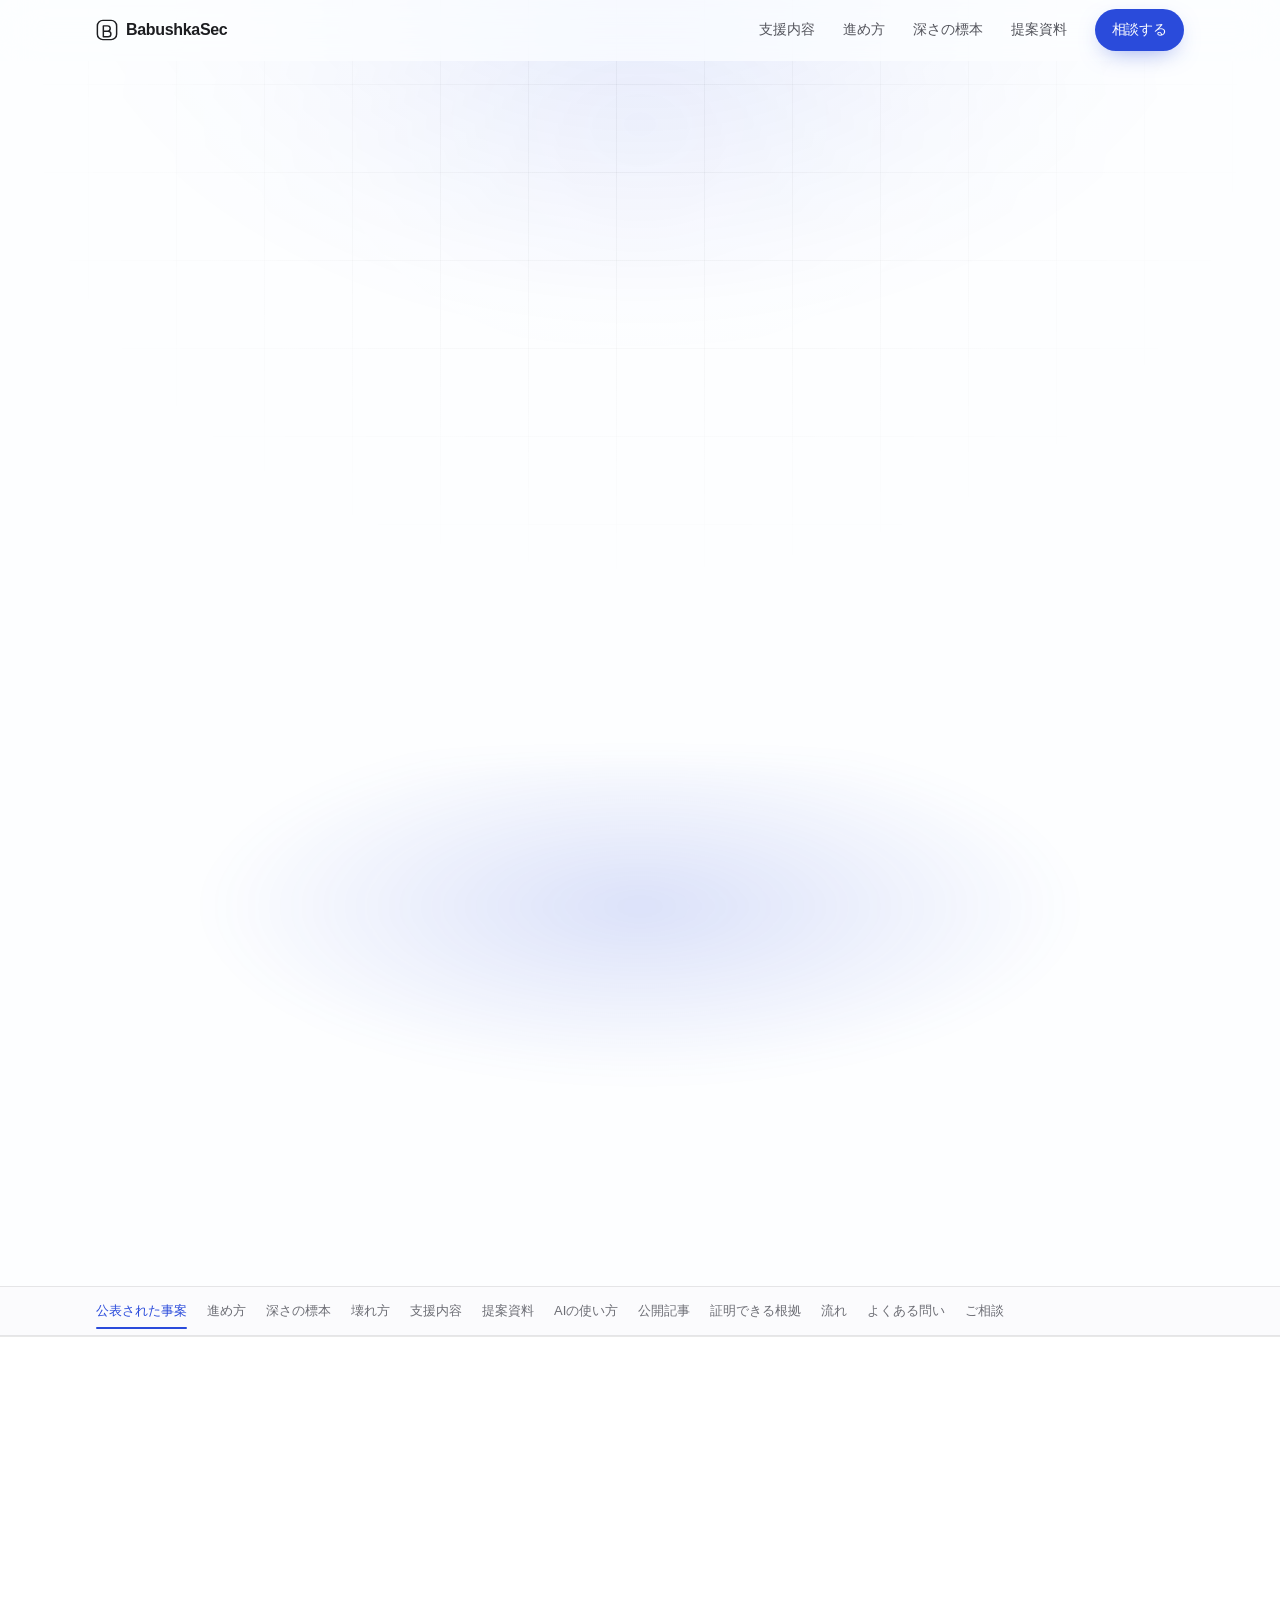
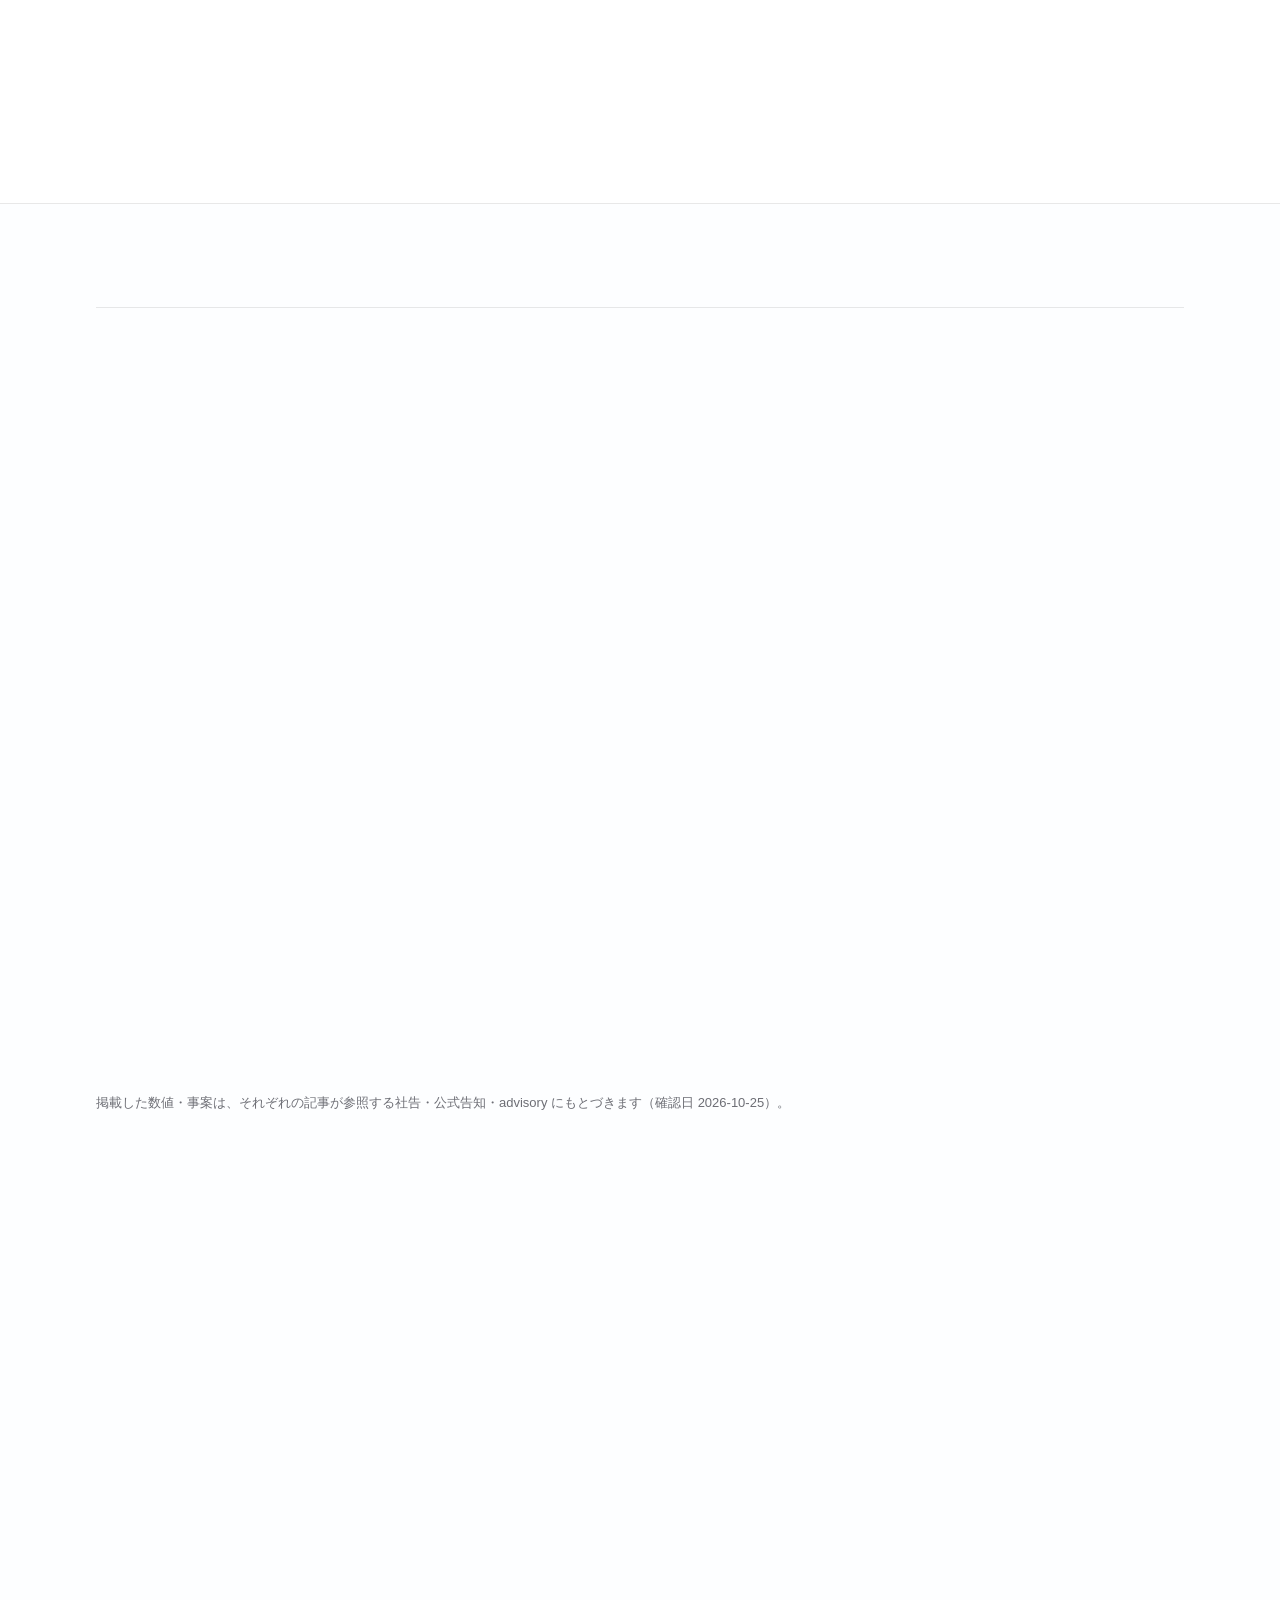
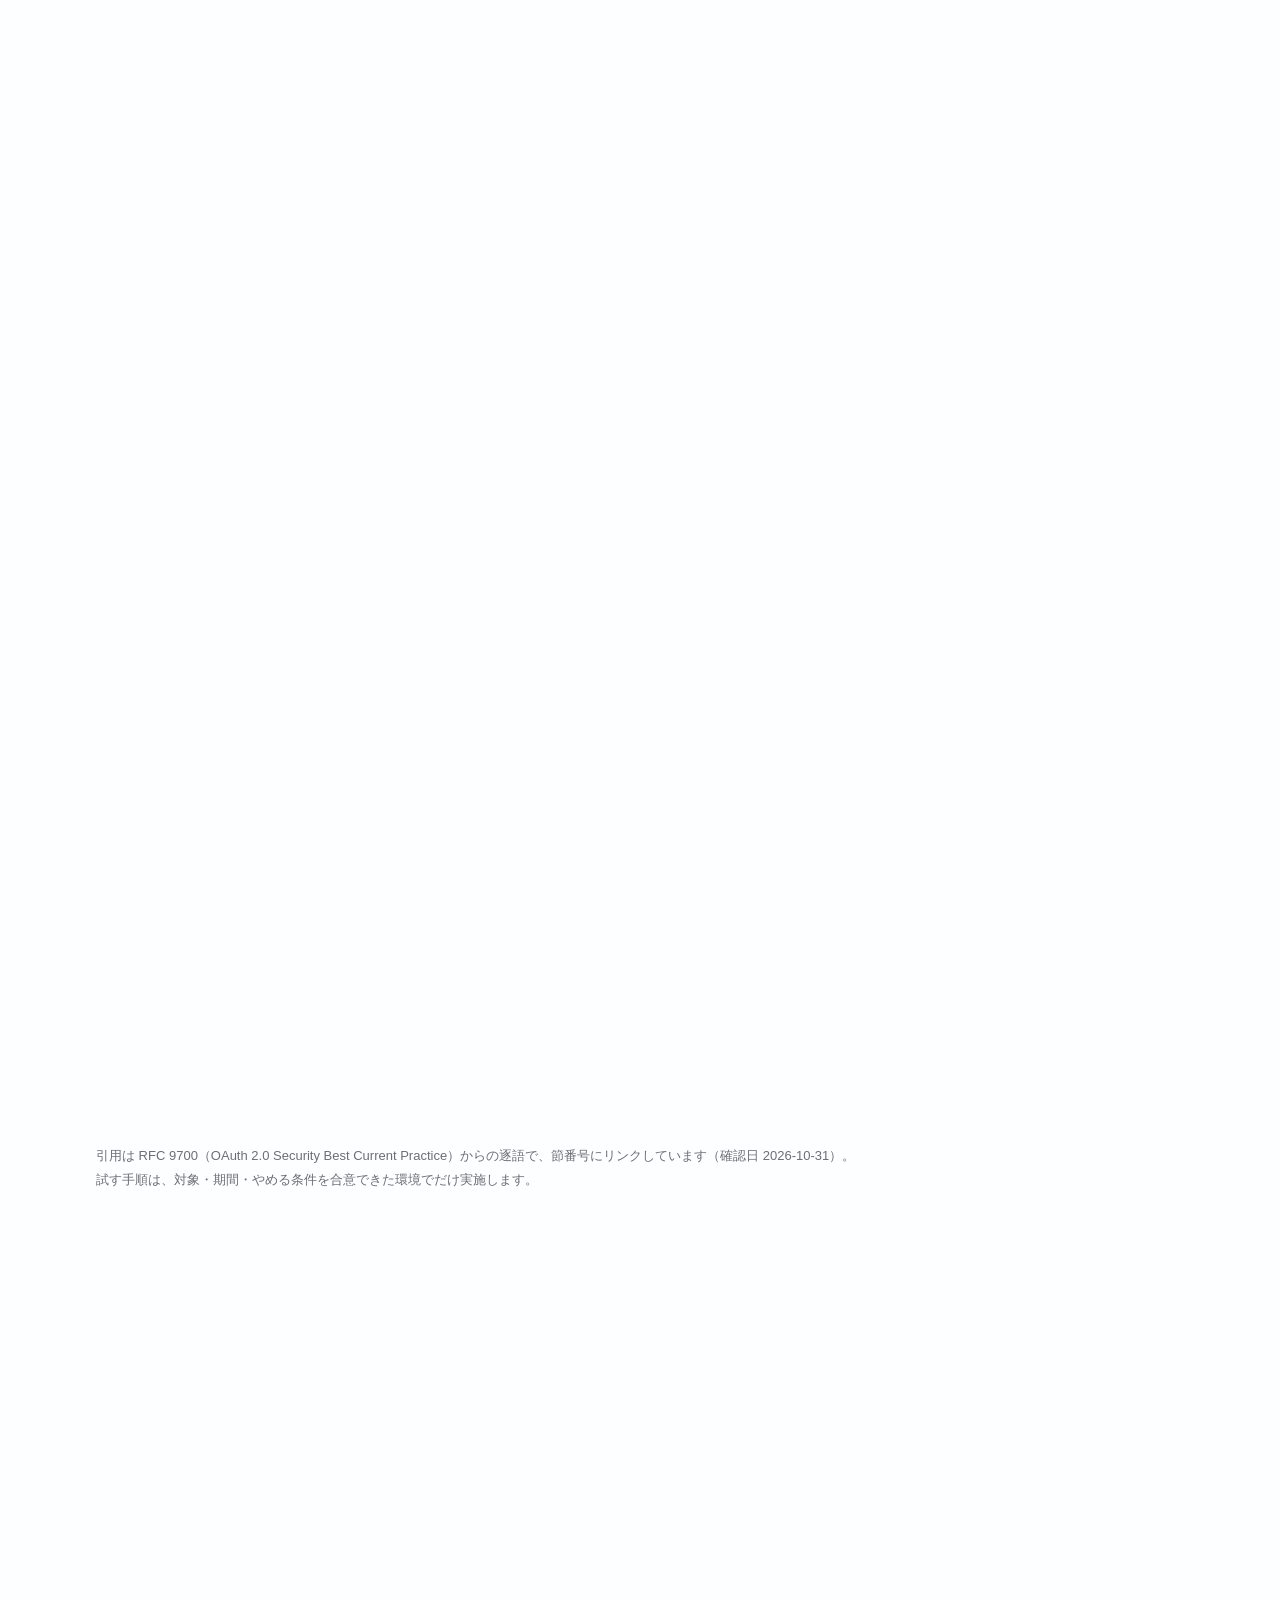
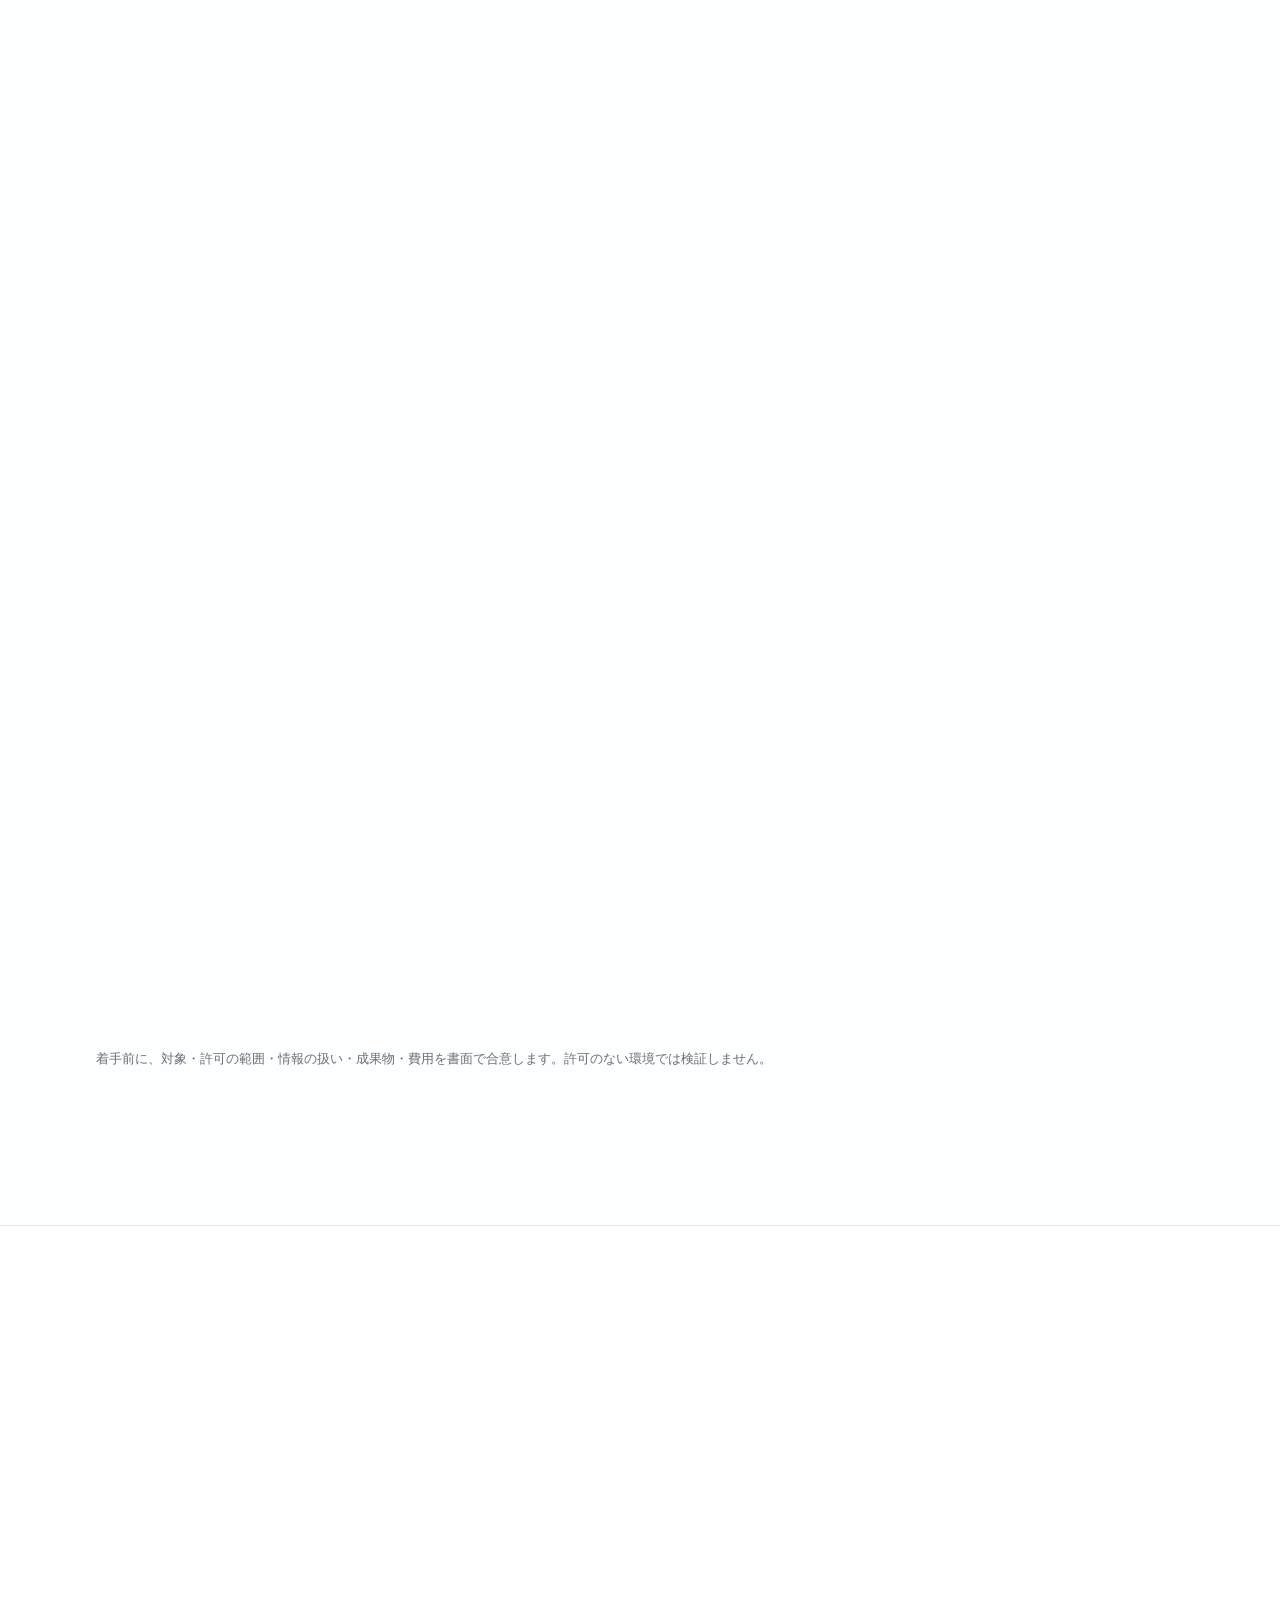
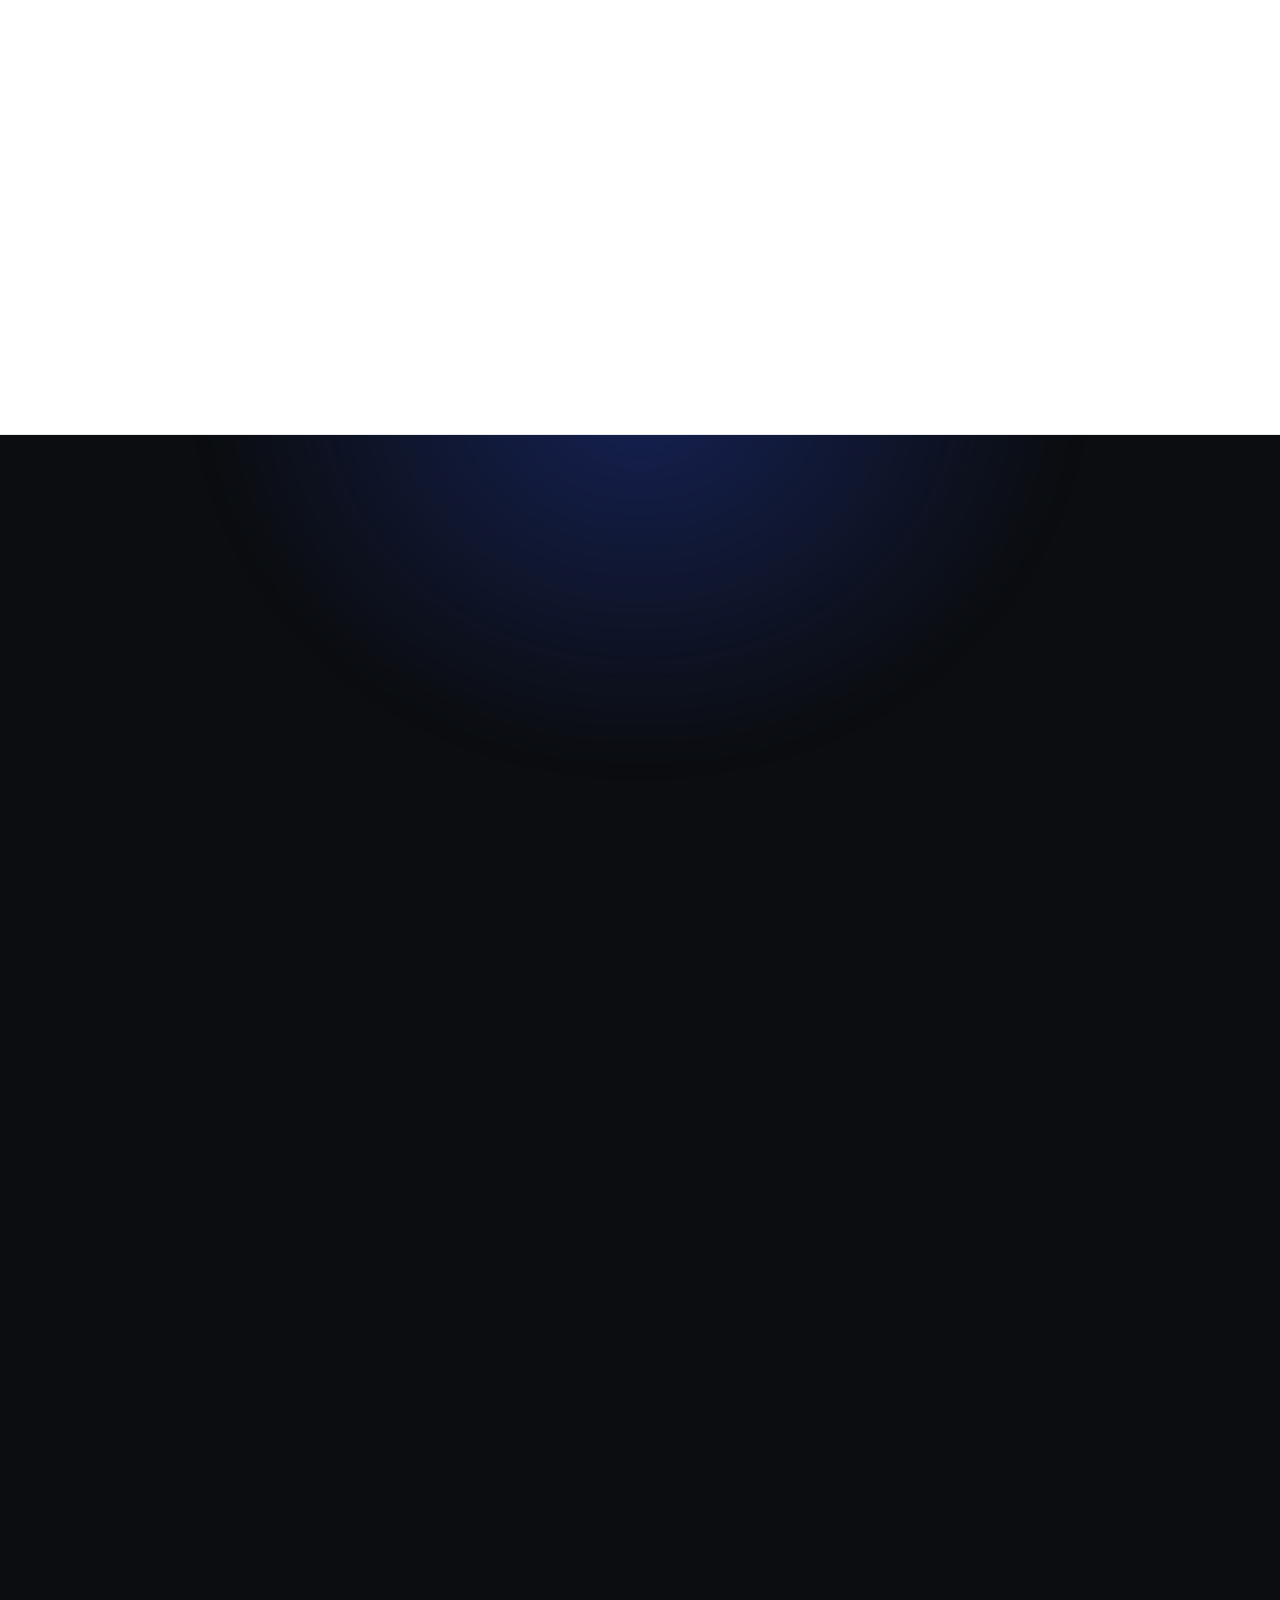
==== commit 6091a39f: "Deploy d9eabf2 from babushkai/security-advisory" ====
--- a/index.html
+++ b/index.html
@@ -1,7 +1,7 @@
-<!DOCTYPE html><html lang="ja"><head><meta charset="UTF-8"><meta name="viewport" content="width=device-width, initial-scale=1"><meta http-equiv="Content-Security-Policy" content="default-src 'self'; script-src 'self'; style-src 'self'; img-src 'self' data:; font-src 'self'; connect-src 'self'; object-src 'none'; base-uri 'self'; form-action 'none'; frame-ancestors 'none'"><meta name="referrer" content="strict-origin-when-cross-origin"><title>BabushkaSec｜一次資料の、いちばん深い行まで。</title><meta name="description" content="東京の独立系セキュリティアドバイザリー。認証・API・クラウド構成の設計レビューを、公表資料・仕様書・設定・コード・実行結果の5階層に降りて、推測と確認を分けたまま届けます。"><link rel="canonical" href="https://security.babushkai.com/"><link rel="icon" href="/favicon.svg" type="image/svg+xml"><meta name="robots" content="noindex, nofollow"><meta property="og:type" content="website"><meta property="og:locale" content="ja_JP"><meta property="og:site_name" content="BabushkaSec"><meta property="og:title" content="BabushkaSec｜一次資料の、いちばん深い行まで。"><meta property="og:description" content="東京の独立系セキュリティアドバイザリー。認証・API・クラウド構成の設計レビューを、公表資料・仕様書・設定・コード・実行結果の5階層に降りて、推測と確認を分けたまま届けます。"><meta property="og:url" content="https://security.babushkai.com/"><meta property="og:image" content="https://security.babushkai.com/og.png"><meta property="og:image:width" content="1200"><meta property="og:image:height" content="630"><meta property="og:image:alt" content="BabushkaSec｜一次資料の、いちばん深い行まで。"><meta name="twitter:card" content="summary_large_image"><meta name="theme-color" content="#fbfbfd"><link rel="stylesheet" href="/_astro/style.DNjfi4dO.css"></head><body><a class="skip-link" href="#main">本文へ移動</a><header class="site-header"><div class="shell header-inner"><a class="brand" href="/" aria-label="BabushkaSec ホーム"><svg viewBox="0 0 24 24" aria-hidden="true" fill="none"><rect x="1.5" y="1.5" width="21" height="21" rx="6" stroke="currentColor" stroke-width="1.6"></rect><path d="M8 7.5h4.6a2.9 2.9 0 0 1 0 5.8H8V7.5Zm0 5.8h5.2a3.05 3.05 0 0 1 0 6.1H8v-6.1Z" stroke="currentColor" stroke-width="1.6" stroke-linejoin="round"></path></svg><span>BabushkaSec</span></a><nav class="primary-nav" aria-label="メインナビゲーション"><div class="nav-links"><a href="/proposal/">提案資料</a><a href="/#method">進め方</a><a href="/#depth">深さの標本</a><a href="/#services">支援内容</a><a href="/#writing">公開記事</a></div><a class="btn btn-primary header-cta" href="mailto:daisuke.kuwabara@babushkai.com">相談する</a></nav></div></header><main id="main"><section class="hero shell" aria-labelledby="hero-title"><p class="eyebrow" data-reveal><span class="dot" aria-hidden="true"></span>東京 / 日本・独立系セキュリティアドバイザリー</p><h1 id="hero-title" data-reveal data-step="1">一次資料の、<br>いちばん深い行まで。</h1><p class="lead" data-reveal data-step="2">認証とAPIのレビューは、上から眺める作業ではなく、降りていく作業です。公表資料から仕様書、設定、コード、実行結果へ。確認できた事実と仮説を分けたまま、そのまま直せる形でお返しします。</p><div class="hero-actions" data-reveal data-step="3"><a class="btn btn-primary btn-lg" href="mailto:daisuke.kuwabara@babushkai.com">メールで相談する</a><a class="btn btn-quiet btn-lg" href="#depth">深さの標本を見る<svg class="arrow" viewBox="0 0 24 24" fill="none" aria-hidden="true"><path d="M5 12h14m-6-7 7 7-7 7" stroke="currentColor" stroke-width="1.8" stroke-linecap="round" stroke-linejoin="round"></path></svg></a></div><ul class="hero-meta" data-reveal data-step="4"><li class="chip">OAuth 2.0 / OIDC</li><li class="chip">Web・API 設計</li><li class="chip">クラウド構成</li><li class="chip chip-mono">RFC / BCP を原文で</li></ul><div class="artifact-wrap"><div class="artifact-glow" aria-hidden="true"></div><figure class="artifact" data-reveal data-step="2"><div class="artifact-bar"><span class="lights" aria-hidden="true"><i></i><i></i><i></i></span><span class="chip chip-mono">RFC 9700 §2.1.1</span><span>Authorization Code Grant Clients</span></div><div class="artifact-body"><blockquote class="spec-quote">If a client sends a valid PKCE code_challenge parameter in the authorization request, the authorization server <mark>MUST enforce the correct usage of code_verifier</mark> at the token endpoint.</blockquote><dl class="test-panel"><div class="test-row"><dt>REQUEST</dt><dd>正しい認可コード ／ 対応しない verifier</dd></div><div class="test-row"><dt>EXPECTED</dt><dd><span class="chip chip-reject">REJECT</span> トークンを発行しない</dd></div><div class="test-row"><dt>EVIDENCE</dt><dd>応答コードとサーバログの残り方</dd></div></dl></div><figcaption class="visually-hidden">RFC 9700 の要求文と、それを検証する負のテストの組み立て例</figcaption></figure></div></section><section id="signals" class="band" aria-labelledby="signals-title"><div class="shell band-inner"><div><p class="eyebrow" data-reveal><span class="dot" aria-hidden="true"></span>01 / Signals</p><h2 id="signals-title" data-reveal data-step="1">インシデントは、<br>公表された瞬間から入力になる。</h2><p class="lead measure" data-reveal data-step="2">社名や件数を並べることは、目的ではありません。何が壊れて、どの階層で防げたのか。公表された事案を、設計の問いに戻して読んでいます。</p></div><div class="metrics" data-reveal data-step="3"><a class="metric" href="https://qiita.com/emi_ndk/items/09d1a32bc293584815b5" target="_blank" rel="noopener noreferrer"><b>約1,079万件</b><span>個人情報漏えい<br>公開記事で一次資料を参照</span></a><a class="metric" href="https://qiita.com/emi_ndk/items/503d8fc11a63f2c9453d" target="_blank" rel="noopener noreferrer"><b>CVSS v4.0 9系</b><span>RCE<br>公開記事で一次資料を参照</span></a><a class="metric" href="https://qiita.com/emi_ndk/items/0aac69d8a962d2413d9d" target="_blank" rel="noopener noreferrer"><b>100万台</b><span>インターネット調査<br>公開記事で一次資料を参照</span></a><a class="metric" href="https://qiita.com/emi_ndk/items/8e6607a09cb8ff86c298" target="_blank" rel="noopener noreferrer"><b>CVSS 9.9</b><span>開発ツール<br>公開記事で一次資料を参照</span></a></div></div></section><section class="section-tight" aria-labelledby="ledger-title"><div class="shell"><h2 id="ledger-title" class="visually-hidden">公表された事案の一覧</h2><div class="ledger"><a class="ledger-row" href="https://qiita.com/emi_ndk/items/09d1a32bc293584815b5" target="_blank" rel="noopener noreferrer" data-reveal data-step="1"><p class="ledger-date">2026.10.23</p><div class="ledger-main"><h3>焼肉きんぐ・ローソン・カプコン。相次ぐ漏えいを社名一覧で読む</h3><p>各社の公表資料をもとに、登録数に対する割合と利用者側の行動まで整理。</p></div><p class="ledger-metric">約1,079万件<br><span class="chip">個人情報漏えい</span></p><svg class="ledger-arrow" viewBox="0 0 24 24" fill="none" aria-hidden="true"><path d="M5 12h14m-6-7 7 7-7 7" stroke="currentColor" stroke-width="1.8" stroke-linecap="round" stroke-linejoin="round"></path></svg></a><a class="ledger-row" href="https://qiita.com/emi_ndk/items/503d8fc11a63f2c9453d" target="_blank" rel="noopener noreferrer" data-reveal data-step="2"><p class="ledger-date">2026.10.22</p><div class="ledger-main"><h3>PHP本体に認証不要RCE「PHP2Shell」</h3><p>アプリを更新しても残る、ランタイム側の話。対象バージョンの読み方を解説。</p></div><p class="ledger-metric">CVSS v4.0 9系<br><span class="chip">RCE</span></p><svg class="ledger-arrow" viewBox="0 0 24 24" fill="none" aria-hidden="true"><path d="M5 12h14m-6-7 7 7-7 7" stroke="currentColor" stroke-width="1.8" stroke-linecap="round" stroke-linejoin="round"></path></svg></a><a class="ledger-row" href="https://qiita.com/emi_ndk/items/0aac69d8a962d2413d9d" target="_blank" rel="noopener noreferrer" data-reveal data-step="3"><p class="ledger-date">2026-05-24</p><div class="ledger-main"><h3>公開されているAIサービスを100万台スキャンした結果</h3><p>自分たちの運用が、外からどう見えているか。推測ではなく計測で示す。</p></div><p class="ledger-metric">100万台<br><span class="chip">インターネット調査</span></p><svg class="ledger-arrow" viewBox="0 0 24 24" fill="none" aria-hidden="true"><path d="M5 12h14m-6-7 7 7-7 7" stroke="currentColor" stroke-width="1.8" stroke-linecap="round" stroke-linejoin="round"></path></svg></a><a class="ledger-row" href="https://qiita.com/emi_ndk/items/8e6607a09cb8ff86c298" target="_blank" rel="noopener noreferrer" data-reveal data-step="4"><p class="ledger-date">2026-05-03</p><div class="ledger-main"><h3>Cursor に「git clone」するだけで端末が乗っ取られる脆弱性</h3><p>信頼の境界が「リポジトリ」にずれていた話。IDE時代の脅威モデル。</p></div><p class="ledger-metric">CVSS 9.9<br><span class="chip">開発ツール</span></p><svg class="ledger-arrow" viewBox="0 0 24 24" fill="none" aria-hidden="true"><path d="M5 12h14m-6-7 7 7-7 7" stroke="currentColor" stroke-width="1.8" stroke-linecap="round" stroke-linejoin="round"></path></svg></a><a class="ledger-row" href="https://qiita.com/emi_ndk/items/2332ff5c93e63ab736ad" target="_blank" rel="noopener noreferrer" data-reveal data-step="4"><p class="ledger-date">2026-03-25</p><div class="ledger-main"><h3>LiteLLM が乗っ取られ、インストールだけで認証情報が抜かれた</h3><p>依存関係の1つが、会社の境界になる。公開パッケージの点検手順へ落とす。</p></div><p class="ledger-metric">月間9,500万DL<br><span class="chip">サプライチェーン</span></p><svg class="ledger-arrow" viewBox="0 0 24 24" fill="none" aria-hidden="true"><path d="M5 12h14m-6-7 7 7-7 7" stroke="currentColor" stroke-width="1.8" stroke-linecap="round" stroke-linejoin="round"></path></svg></a><a class="ledger-row" href="https://qiita.com/emi_ndk/items/bf3b5f0f3eef99a4d124" target="_blank" rel="noopener noreferrer" data-reveal data-step="4"><p class="ledger-date">2026-02-15</p><div class="ledger-main"><h3>AIエージェント配布物の実態と、史上最悪級のサプライチェーン攻撃</h3><p>「動くものを入れる」こと自体がリスクになる時代の受け入れ基準。</p></div><p class="ledger-metric">12%がマルウェア<br><span class="chip">サプライチェーン</span></p><svg class="ledger-arrow" viewBox="0 0 24 24" fill="none" aria-hidden="true"><path d="M5 12h14m-6-7 7 7-7 7" stroke="currentColor" stroke-width="1.8" stroke-linecap="round" stroke-linejoin="round"></path></svg></a></div><p class="footnote">掲載した数値・事案は、それぞれの記事が参照する社告・公式告知・advisory にもとづきます（確認日 2026-10-25）。</p></div></section><section id="method" class="section" aria-labelledby="method-title"><div class="shell"><div class="section-head"><p class="eyebrow" data-reveal><span class="dot" aria-hidden="true"></span>02 / Method</p><h2 id="method-title" data-reveal data-step="1">5つの階層を、<br>順番に降りていく。</h2><p class="lead measure" data-reveal data-step="2">「レビュー」の実力は、どこで止まるかで決まります。私たちは上から順に降りていき、各層で得られたものだけを材料にします。</p></div><div class="deck"><article class="layer-card" data-reveal><div><p class="layer-index">01 / 05</p><h3>公表資料</h3><p class="layer-en">Primary notice</p></div><div><p>社告・再発防止策・監督官庁の資料。何が「公表された事実」で、何が報道ベースかを最初に切り分けます。</p><p>ここが曖昧な指摘は、経営層への説明で必ず崩れます。</p></div></article><article class="layer-card" data-reveal><div><p class="layer-index">02 / 05</p><h3>仕様書・BCP</h3><p class="layer-en">RFC / BCP</p></div><div><p>RFC と Security Best Current Practice を原文で読み、MUST の範囲と、仕様が沈黙している箇所を分けます。</p><p>「推奨」を「必須」として渡さないことが、実装チームの信頼につながります。</p></div></article><article class="layer-card" data-reveal><div><p class="layer-index">03 / 05</p><h3>設定</h3><p class="layer-en">Configuration</p></div><div><p>ライブラリの既定値、プロキシ、CORS、Cookie、トークン有効期間。仕様が及ばない判断は設定に宿ります。</p><p>同じコードでも、設定だけで防御が反転する箇所を特定します。</p></div></article><article class="layer-card" data-reveal><div><p class="layer-index">04 / 05</p><h3>コード</h3><p class="layer-en">Implementation</p></div><div><p>検証の分岐が本当に効いているか。ミドルウェアの順序と、例外経路でのバイパスまで確認します。</p><p>「入っている」ことと「効いている」ことは、別の話です。</p></div></article><article class="layer-card" data-reveal><div><p class="layer-index">05 / 05</p><h3>実行結果</h3><p class="layer-en">Observed behaviour</p></div><div><p>拒否されるはずの要求を、実際に送って確かめます。期待した応答とログの残りが証拠になります。</p><p>許可された環境で、合意した期間だけ。ここを超えないことが前提です。</p></div></article></div></div></section><section id="depth" class="section" aria-labelledby="depth-title"><div class="shell"><div class="section-head"><p class="eyebrow" data-reveal><span class="dot" aria-hidden="true"></span>03 / Depth</p><h2 id="depth-title" data-reveal data-step="1">仕様の一行を、<br>検証できる問いに変える。</h2><p class="lead measure" data-reveal data-step="2">レビューの一場面を、そのまま4つ置いています。原文の要求・どこを見るか・何を送るか・何が起きるべきか。この順で読める形で渡します。</p></div><div data-reveal data-step="3"><details class="fold" open><summary><span class="chip chip-mono">OAuth 2.0</span><span class="fold-question">認可コードは、認可を始めた要求と結び付いていますか。</span><svg class="chevron" viewBox="0 0 24 24" fill="none" aria-hidden="true"><path d="m6 9 6 6 6-6" stroke="currentColor" stroke-width="1.8" stroke-linecap="round"></path></svg></summary><div class="fold-body"><blockquote class="fold-quote"><p class="spec-quote">If a client sends a valid PKCE code_challenge parameter in the authorization request, the authorization server MUST enforce the correct usage of code_verifier at the token endpoint.</p><p class="fold-translation">認可要求で有効な code_challenge を受け取った場合、認可サーバはトークンエンドポイントで code_verifier の正しい利用を強制しなければならない。</p><cite class="fold-cite"><a href="https://www.rfc-editor.org/rfc/rfc9700.html#section-2.1.1" target="_blank" rel="noopener noreferrer">RFC 9700 §2.1.1 — Authorization Code Grant Clients<svg class="arrow" viewBox="0 0 24 24" fill="none" aria-hidden="true"><path d="M5 12h14m-6-7 7 7-7 7" stroke="currentColor" stroke-width="1.8" stroke-linecap="round" stroke-linejoin="round"></path></svg></a></cite></blockquote><div class="fold-grid"><div class="fold-cell"><h4>どこを見る</h4><p>認可要求で code_challenge を記録し、トークン交換時に照合している箇所。S256 以外の challenge_method を受け付けていないかも同時に確認します。</p></div><div class="fold-cell"><h4>何を送る</h4><p>正しい認可コードに対して、対応しない code_verifier を送る。</p></div><div class="fold-cell"><h4>何が起きるべきか</h4><p>トークンを発行せず拒否する。ログには利用可能な範囲で拒否理由が残る。</p></div></div><p class="fold-note">「PKCE を有効にした」だけでは結論になりません。検証が効いているかを、下向き攻撃（challenge なしの要求で verifier だけ送る）のケースまで含めて確かめます。<a class="btn btn-quiet" href="/notes/oauth-authorization-code/">この1件を、最後まで掘った解説を読む<svg class="arrow" viewBox="0 0 24 24" fill="none" aria-hidden="true"><path d="M5 12h14m-6-7 7 7-7 7" stroke="currentColor" stroke-width="1.8" stroke-linecap="round" stroke-linejoin="round"></path></svg></a></p></div></details><details class="fold"><summary><span class="chip chip-mono">OAuth 2.0</span><span class="fold-question">リダイレクトURIは、事前登録値と完全一致で比較されていますか。</span><svg class="chevron" viewBox="0 0 24 24" fill="none" aria-hidden="true"><path d="m6 9 6 6 6-6" stroke="currentColor" stroke-width="1.8" stroke-linecap="round"></path></svg></summary><div class="fold-body"><blockquote class="fold-quote"><p class="spec-quote">When comparing client redirection URIs against pre-registered URIs, authorization servers MUST utilize exact string matching except for port numbers in localhost redirection URIs of native apps.</p><p class="fold-translation">クライアントのリダイレクトURIを事前登録済みのURIと比較するとき、ネイティブアプリの localhost リダイレクトURIのポート番号を除き、認可サーバは完全一致による照合を用いなければならない。</p><cite class="fold-cite"><a href="https://www.rfc-editor.org/rfc/rfc9700.html#section-2.1" target="_blank" rel="noopener noreferrer">RFC 9700 §2.1 — Protecting Redirect-Based Flows<svg class="arrow" viewBox="0 0 24 24" fill="none" aria-hidden="true"><path d="M5 12h14m-6-7 7 7-7 7" stroke="currentColor" stroke-width="1.8" stroke-linecap="round" stroke-linejoin="round"></path></svg></a></cite></blockquote><div class="fold-grid"><div class="fold-cell"><h4>どこを見る</h4><p>部分一致・プレフィックス一致・ワイルドカードを許している登録運用。開かれたリダイレクタがクライアント側に残っていないかも見ます。</p></div><div class="fold-cell"><h4>何を送る</h4><p>登録済みのパスの前置部分に一致する、別の経路やサブドメインへ向かうURIを認可要求に使う。</p></div><div class="fold-cell"><h4>何が起きるべきか</h4><p>認可画面を進めず、redirect_uri は無効として拒否する。</p></div></div><p class="fold-note">「自社ドメインなら許す」という運用は、ここで壊れます。仕様は例外を1つしか挙げていない、という話を根拠にできます。</p></div></details><details class="fold"><summary><span class="chip chip-mono">JWT</span><span class="fold-question">署名が正しい別用途のトークンを、受け入れていませんか。</span><svg class="chevron" viewBox="0 0 24 24" fill="none" aria-hidden="true"><path d="m6 9 6 6 6-6" stroke="currentColor" stroke-width="1.8" stroke-linecap="round"></path></svg></summary><div class="fold-body"><blockquote class="fold-quote"><p class="spec-quote">the relying party or application MUST validate the audience value, and if the audience value is not present or not associated with the recipient, it MUST reject the JWT.</p><p class="fold-translation">信頼する側（リライングパーティ）またはアプリケーションは aud の値を検証しなければならず、aud が存在しない場合や受け手と関連付けられない場合は、その JWT を拒否しなければならない。</p><cite class="fold-cite"><a href="https://www.rfc-editor.org/rfc/rfc8725.html#section-3.9" target="_blank" rel="noopener noreferrer">RFC 8725 §3.9 — Use and Validate Audience<svg class="arrow" viewBox="0 0 24 24" fill="none" aria-hidden="true"><path d="M5 12h14m-6-7 7 7-7 7" stroke="currentColor" stroke-width="1.8" stroke-linecap="round" stroke-linejoin="round"></path></svg></a></cite></blockquote><div class="fold-grid"><div class="fold-cell"><h4>どこを見る</h4><p>署名検証と iss チェックの後に、aud をこの API の値と照合しているか。内部API間でトークンが流れ込んでいないかをあわせて確認します。</p></div><div class="fold-cell"><h4>何を送る</h4><p>署名も issuer も正しいが、別のサービス向けに発行されたトークンを送る。</p></div><div class="fold-cell"><h4>何が起きるべきか</h4><p>認証情報として受け入れず、保護対象へのアクセスを拒否する。</p></div></div><p class="fold-note">「署名が通った」は検証の途中経過でしかありません。用途の境界まで確かめて初めて合格と呼べます。</p></div></details><details class="fold"><summary><span class="chip chip-mono">HTTP</span><span class="fold-question">タイムアウト後の再送で、注文は二重になりませんか。</span><svg class="chevron" viewBox="0 0 24 24" fill="none" aria-hidden="true"><path d="m6 9 6 6 6-6" stroke="currentColor" stroke-width="1.8" stroke-linecap="round"></path></svg></summary><div class="fold-body"><blockquote class="fold-quote"><p class="spec-quote">Of the request methods defined by this specification, PUT, DELETE, and safe request methods are idempotent.</p><p class="fold-translation">この仕様が定義する要求メソッドのうち、冪等なのは PUT、DELETE、および安全な要求メソッドである。</p><cite class="fold-cite"><a href="https://www.rfc-editor.org/rfc/rfc9110.html#section-9.2.2" target="_blank" rel="noopener noreferrer">RFC 9110 §9.2.2 — Idempotent Methods<svg class="arrow" viewBox="0 0 24 24" fill="none" aria-hidden="true"><path d="M5 12h14m-6-7 7 7-7 7" stroke="currentColor" stroke-width="1.8" stroke-linecap="round" stroke-linejoin="round"></path></svg></a></cite></blockquote><div class="fold-grid"><div class="fold-cell"><h4>どこを見る</h4><p>POST の再送が起きたときに業務処理を一度に束縛する識別子と、その一意性・有効期間・同時実行の扱い。</p></div><div class="fold-cell"><h4>何を送る</h4><p>応答を読む前に同じ業務要求を再送する。同時に2本流すケースも入れる。</p></div><div class="fold-cell"><h4>何が起きるべきか</h4><p>合意した業務仕様に従い、同じ注文を二重に作成しない。</p></div></div><p class="fold-note">注意すべきは逆方向です。HTTP は冪等の作り方を規定しないので、キー方式の選択は事業設計の話になります。ここを仕様側のせいにして放置している実装をよく見ます。</p></div></details></div></div></section><section id="services" class="section" aria-labelledby="services-title"><div class="shell"><div class="section-head"><p class="eyebrow" data-reveal><span class="dot" aria-hidden="true"></span>04 / Services</p><h2 id="services-title" data-reveal data-step="1">指摘ではなく、<br>判断と手順を納品する。</h2><p class="lead measure" data-reveal data-step="2">経営層が意思決定できる要約と、実装チームがそのまま動ける手順を、同じ成果物の中に分けて書きます。</p></div><div class="grid-cards" data-reveal data-step="3"><article class="card card-pad service"><p class="service-no">01</p><h3>アーキテクチャレビュー</h3><p>仕様書の意図と、実装された前提のズレを特定します。</p><ul><li>OAuth / OIDC のフローとトークン設計</li><li>テナント・組織境界と権限モデル</li><li>信頼境界とデータフローの脅威モデリング</li></ul><p class="service-output"><b>お渡しするもの</b>リスクの整理 / 設計上の論点 / 優先順位つきの改善案</p></article><article class="card card-pad service"><p class="service-no">02</p><h3>Web・API 実装レビュー</h3><p>「直せる形」で返すために、コードと挙動まで読みます。</p><ul><li>合意した範囲のコード・設定・ログの読解</li><li>拒否すべき条件（負のケース）の具体化</li><li>修正後に何を再検証するかまで明記</li></ul><p class="service-output"><b>お渡しするもの</b>根拠 / 確認手順 / 修正方針 / 回帰テスト案</p></article><article class="card card-pad service"><p class="service-no">03</p><h3>継続アドバイザリー</h3><p>レビューで終わらせず、設計判断に残ります。</p><ul><li>設計・リリース前のセカンドオピニオン</li><li>指摘の選別と優先順位づけの支援</li><li>インシデント時の影響範囲切り分け相談</li></ul><p class="service-output"><b>お渡しするもの</b>合意記録 / 判断の根拠 / 改善計画の更新</p></article></div><p class="footnote">着手前に、対象・許可の範囲・情報の扱い・成果物・費用を書面で合意します。許可のない環境では検証しません。</p></div></section><section id="proposal" class="band" aria-labelledby="proposal-title"><div class="shell band-inner"><div><p class="eyebrow" data-reveal><span class="dot" aria-hidden="true"></span>05 / Proposal</p><h2 id="proposal-title" data-reveal data-step="1">稟議にそのまま貼れる、<br>提案資料を添付します。</h2><p class="lead measure" data-reveal data-step="2">発注の判断と社内の調整は、別の人が読むものです。範囲・工数・期間の目安、お客様側の負担、情報の扱い、証明できる根拠、そしてお引き受けしない仕事までを13ページにまとめました。右がその PDF です。回覧にも添付にもそのまま使えます。</p><div class="hero-actions" data-reveal data-step="3"><a class="btn btn-primary btn-lg" href="/proposal.pdf" download="BabushkaSec_提案資料_v1.0.pdf">PDF をダウンロード</a><a class="btn btn-quiet btn-lg" href="/proposal/">テキスト版を読む<svg class="arrow" viewBox="0 0 24 24" fill="none" aria-hidden="true"><path d="M5 12h14m-6-7 7 7-7 7" stroke="currentColor" stroke-width="1.8" stroke-linecap="round" stroke-linejoin="round"></path></svg></a></div></div><figure class="pdf-card" data-reveal data-step="3"><figcaption class="pdf-head"><span class="pdf-name">提案資料 v1.0</span><span class="pdf-meta">PDF / 13 p / A4 横</span></figcaption><iframe class="pdf-frame" src="/proposal.pdf#view=FitH&toolbar=1" title="BabushkaSec 提案資料 v1.0（PDF・全 13 ページ）" loading="lazy"></iframe><p class="pdf-fallback">表示できない場合は <a href="/proposal.pdf" download="BabushkaSec_提案資料_v1.0.pdf">そのままダウンロード</a> して開いてください。文字起こしと印刷用レイアウトは <a href="/proposal/">テキスト版</a> にあります。</p></figure></div></section><section id="ai" class="section night" aria-labelledby="ai-title"><div class="shell"><div class="section-head"><p class="eyebrow" data-reveal><span class="dot" aria-hidden="true"></span>06 / AI</p><h2 id="ai-title" data-reveal data-step="1">AIは、速い。<br>だから証拠にはならない。</h2><p class="lead measure" data-reveal data-step="2">読解と下書きに使い、結論には人の名前を残します。顧客の情報をどこに入れるかは、契約の前に決めるべき項目だと考えています。</p></div><div class="split" data-reveal data-step="3"><div class="night-card"><h3>使う工程</h3><ul class="check-list"><li><svg class="mark-use" viewBox="0 0 24 24" fill="none" aria-hidden="true"><path d="m5 13 4 4L19 7" stroke="currentColor" stroke-width="2" stroke-linecap="round" stroke-linejoin="round"></path></svg>一次資料とRFCの横断的な検索と突合</li><li><svg class="mark-use" viewBox="0 0 24 24" fill="none" aria-hidden="true"><path d="m5 13 4 4L19 7" stroke="currentColor" stroke-width="2" stroke-linecap="round" stroke-linejoin="round"></path></svg>読了に時間のかかるコードの下読み</li><li><svg class="mark-use" viewBox="0 0 24 24" fill="none" aria-hidden="true"><path d="m5 13 4 4L19 7" stroke="currentColor" stroke-width="2" stroke-linecap="round" stroke-linejoin="round"></path></svg>負のケース（拒否条件）のテスト案起草</li><li><svg class="mark-use" viewBox="0 0 24 24" fill="none" aria-hidden="true"><path d="m5 13 4 4L19 7" stroke="currentColor" stroke-width="2" stroke-linecap="round" stroke-linejoin="round"></path></svg>報告書の骨子と用語の統一</li></ul></div><div class="night-card"><h3>やらないこと</h3><ul class="check-list"><li><svg class="mark-guard" viewBox="0 0 24 24" fill="none" aria-hidden="true"><path d="M7 7l10 10M17 7 7 17" stroke="currentColor" stroke-width="2" stroke-linecap="round"></path></svg>結論・重大度の判断・納品物の責任は人が持つ</li><li><svg class="mark-guard" viewBox="0 0 24 24" fill="none" aria-hidden="true"><path d="M7 7l10 10M17 7 7 17" stroke="currentColor" stroke-width="2" stroke-linecap="round"></path></svg>顧客の生データ・認証情報・ソースを無断で投入しない</li><li><svg class="mark-guard" viewBox="0 0 24 24" fill="none" aria-hidden="true"><path d="M7 7l10 10M17 7 7 17" stroke="currentColor" stroke-width="2" stroke-linecap="round"></path></svg>生成結果をそのまま指摘として書かない</li><li><svg class="mark-guard" viewBox="0 0 24 24" fill="none" aria-hidden="true"><path d="M7 7l10 10M17 7 7 17" stroke="currentColor" stroke-width="2" stroke-linecap="round"></path></svg>道具と制約（モデル・アクセス区分）は報告書に記録する</li></ul></div></div><div class="disclosure" data-reveal data-step="4"><p class="disclosure-title">検証済みのモデルアクセスについて</p><div><p>Anthropic の Cyber Verification Program、OpenAI の Trusted Access for Cyber は、防御的なセキュリティ作業向けの検証済みアクセスです。顧客への提供には別途承認が必要とされていることを踏まえ、自社の事業形（自社スタッフが顧客のシステムに対して働き、完成した成果物だけを渡す形）で申請できる経路を確認しています。</p><div class="program-list"><a href="https://www.anthropic.com/news/cyber-verification-program" target="_blank" rel="noopener noreferrer"><em>ANTHROPIC</em>Cyber Verification Program（公式）</a><a href="https://learn.chatgpt.com/docs/cyber-safety" target="_blank" rel="noopener noreferrer"><em>OPENAI</em>Trusted Access for Cyber（公式）</a><span><em>STATUS</em>申請方針の整理中。承認・契約関係は主張しません。</span></div></div></div></div></section><section id="writing" class="section" aria-labelledby="writing-title"><div class="shell"><div class="section-head"><p class="eyebrow" data-reveal><span class="dot" aria-hidden="true"></span>07 / Profile</p><h2 id="writing-title" data-reveal data-step="1">知見は、<br>先に開いておく。</h2></div><div class="about-grid"><div class="person" data-reveal><p class="person-name">Daisuke</p><p class="person-role">独立系セキュリティアドバイザリー。元 Google Cloud Vertex AI エンジニア、Mr MLOps / BabushkaML 創設者。<br>仕様書とコードと実行結果を行き来しながら、日本語で説明できる状態にします。</p><ul class="principles"><li>一次資料に当たる。要約を信じない。</li><li>確認できたことと推測を、書いたまま分ける。</li><li>次の行動が残る形で渡す。</li></ul><a class="btn btn-quiet" href="https://qiita.com/emi_ndk" target="_blank" rel="noopener noreferrer">Qiita で公開記事を読む<svg class="arrow" viewBox="0 0 24 24" fill="none" aria-hidden="true"><path d="M5 12h14m-6-7 7 7-7 7" stroke="currentColor" stroke-width="1.8" stroke-linecap="round" stroke-linejoin="round"></path></svg></a></div><div class="writing" data-reveal data-step="1"><div><h3>セキュリティ</h3><ul><li><a href="https://qiita.com/emi_ndk/items/09d1a32bc293584815b5" target="_blank" rel="noopener noreferrer"><time datetime="2026-10-23">2026-10-23</time>相次ぐ個人情報漏えいを、各社の一次資料から読む</a></li><li><a href="https://qiita.com/emi_ndk/items/503d8fc11a63f2c9453d" target="_blank" rel="noopener noreferrer"><time datetime="2026-10-22">2026-10-22</time>PHP本体に認証不要RCE「PHP2Shell」の確認手順</a></li><li><a href="https://qiita.com/emi_ndk/items/a36051a97d3b0670bedd" target="_blank" rel="noopener noreferrer"><time datetime="2026-05-26">2026-05-26</time>AIセキュリティ地獄絵図2026｜CVE・攻撃手法・防御策</a></li><li><a href="https://qiita.com/emi_ndk/items/0aac69d8a962d2413d9d" target="_blank" rel="noopener noreferrer"><time datetime="2026-05-24">2026-05-24</time>100万台のAIサービスをスキャンして見えた運用の実態</a></li><li><a href="https://qiita.com/emi_ndk/items/8e6607a09cb8ff86c298" target="_blank" rel="noopener noreferrer"><time datetime="2026-05-03">2026-05-03</time>Cursor の git clone 脆弱性（CVSS 9.9）の攻撃経路</a></li><li><a href="https://qiita.com/emi_ndk/items/2332ff5c93e63ab736ad" target="_blank" rel="noopener noreferrer"><time datetime="2026-03-25">2026-03-25</time>LiteLLM が乗っ取られたサプライチェーン攻撃の全貌</a></li><li><a href="https://qiita.com/emi_ndk/items/bf3b5f0f3eef99a4d124" target="_blank" rel="noopener noreferrer"><time datetime="2026-02-15">2026-02-15</time>AIエージェント配布物の12%がマルウェアだった件</a></li></ul></div><div><h3>AI・エンジニアリング</h3><ul><li><a href="https://qiita.com/emi_ndk/items/9138a0ae483c074f34ad" target="_blank" rel="noopener noreferrer"><time datetime="2026-10-24">2026-10-24</time>AlphaEarth をめぐる3製品の論文を、自分のデータで比べる</a></li><li><a href="https://qiita.com/emi_ndk/items/39f51e80649fda8366e1" target="_blank" rel="noopener noreferrer"><time datetime="2026-10-06">2026-10-06</time>音声AIの「100ms」は待ち時間ではない。今日測るべき応答時間</a></li><li><a href="https://qiita.com/emi_ndk/items/71baa462e6e06bf614cb" target="_blank" rel="noopener noreferrer"><time datetime="2026-02-01">2026-02-01</time>MCP Tool Search でトークンを85%削減する</a></li></ul></div></div></div></div></section><section id="trust" class="section-tight" aria-labelledby="trust-title"><div class="shell"><div class="section-head"><p class="eyebrow" data-reveal><span class="dot" aria-hidden="true"></span>08 / Evidence</p><h2 id="trust-title" data-reveal data-step="1">証明できないものは、<br>置きません。</h2><p class="lead measure" data-reveal data-step="2">バッジは、第三者が自分で確認できる形で初めて情報になります。未取得の資格や認証のロゴを並べる代わりに、今日この瞬間に検証できる根拠だけを置いています。</p></div><h3 class="trust-heading" data-reveal>いま確認できるもの</h3><ul class="proof-grid" data-reveal data-step="2"><li class="card card-pad proof"><h4>運営主体を特定できます</h4><p>窓口メールドメイン（babushkai.com）と同一商号の事業者として、オランダ商工会議所の Handelsregister に登記されています（KVK 95634347／ロッテルダム・2024年11月）。商号・住所・業種は公開検索で照会できます。</p><a class="row-link" href="https://www.kvk.nl/zoeken/?source=kvk&amp;query=babushkai" target="_blank" rel="noopener noreferrer">確認する<svg class="arrow" viewBox="0 0 24 24" fill="none" aria-hidden="true"><path d="M5 12h14m-6-7 7 7-7 7" stroke="currentColor" stroke-width="1.8" stroke-linecap="round" stroke-linejoin="round"></path></svg></a></li><li class="card card-pad proof"><h4>一次資料つきの技術文章</h4><p>公表された事案を、各社の社告・公式告知・advisory に紐づけて公開しています。推測は推測として分けて書きました。</p><a class="row-link" href="https://qiita.com/emi_ndk" target="_blank" rel="noopener noreferrer">確認する<svg class="arrow" viewBox="0 0 24 24" fill="none" aria-hidden="true"><path d="M5 12h14m-6-7 7 7-7 7" stroke="currentColor" stroke-width="1.8" stroke-linecap="round" stroke-linejoin="round"></path></svg></a></li><li class="card card-pad proof"><h4>仕様の原文引用</h4><p>RFC 9700（BCP 240）の該当節を原文で引き、MUST の範囲と仕様が沈黙している箇所を分けて示しています。</p><a class="row-link" href="/notes/oauth-authorization-code/">確認する<svg class="arrow" viewBox="0 0 24 24" fill="none" aria-hidden="true"><path d="M5 12h14m-6-7 7 7-7 7" stroke="currentColor" stroke-width="1.8" stroke-linecap="round" stroke-linejoin="round"></path></svg></a></li><li class="card card-pad proof"><h4>計測で示した検証</h4><p>公開されているAIサービスを100万台スキャンし、外から見た自分たちの姿を実測で残しました。</p><a class="row-link" href="https://qiita.com/emi_ndk/items/0aac69d8a962d2413d9d" target="_blank" rel="noopener noreferrer">確認する<svg class="arrow" viewBox="0 0 24 24" fill="none" aria-hidden="true"><path d="M5 12h14m-6-7 7 7-7 7" stroke="currentColor" stroke-width="1.8" stroke-linecap="round" stroke-linejoin="round"></path></svg></a></li><li class="card card-pad proof"><h4>開示方針と窓口</h4><p>脆弱性を見つけたときの連絡経路・対応目標・やめてほしいことを、相談をはじめる前にお読みいただけます。</p><a class="row-link" href="/disclosure/">確認する<svg class="arrow" viewBox="0 0 24 24" fill="none" aria-hidden="true"><path d="M5 12h14m-6-7 7 7-7 7" stroke="currentColor" stroke-width="1.8" stroke-linecap="round" stroke-linejoin="round"></path></svg></a></li><li class="card card-pad proof"><h4>機械可読な窓口</h4><p>RFC 9116 に従った security.txt を /.well-known/ に置き、Contact と有効期限を明記しています。</p><a class="row-link" href="/.well-known/security.txt">確認する<svg class="arrow" viewBox="0 0 24 24" fill="none" aria-hidden="true"><path d="M5 12h14m-6-7 7 7-7 7" stroke="currentColor" stroke-width="1.8" stroke-linecap="round" stroke-linejoin="round"></path></svg></a></li><li class="card card-pad proof"><h4>読み込むのは自ドメインだけ</h4><p>解析タグ・Cookie・Webフォント・外部スクリプトを読み込みません。このページのソースはそのまま確認できます。</p></li></ul><h3 class="trust-heading" data-reveal>資格・認証</h3><p class="trust-empty card card-pad" data-reveal data-step="1">いま、このページに出せる資格・認証はありません。保有が確認できるものは、発行元で照会できる方法（登録番号・公開検索・確認ページ）とともに追加します。バッジやロゴだけ借りて並べることはしません。</p><ul class="registry"><li class="registry-row" data-status="planned" data-reveal data-step="1"><div class="registry-head"><b>情報処理安全確保支援士（登録セキスペ）</b><span class="registry-en">RISS / SC・IPA・国家資格</span><span class="chip">未取得</span></div><div class="registry-body"><p>日本の法令を前提に、セキュリティ対策の企画と助言を行えること。登録者には秘密保持義務と信用失墜行為の禁止が課されます。</p><p class="registry-note">試験への合格と、IPA への登録が必要です。ロゴマークは商標登録で、登録者と所属組織だけが利用できます。</p><p class="registry-note"><a href="https://www.ipa.go.jp/jinzai/riss/katsuyou/kensaku.html" target="_blank" rel="noopener noreferrer">取得後は IPA が公開している検索サービスで、どなたでも保有状況を照会できます。</a></p><a class="row-link" href="https://www.ipa.go.jp/jinzai/riss/index.html" target="_blank" rel="noopener noreferrer">公式ページ<svg class="arrow" viewBox="0 0 24 24" fill="none" aria-hidden="true"><path d="M5 12h14m-6-7 7 7-7 7" stroke="currentColor" stroke-width="1.8" stroke-linecap="round" stroke-linejoin="round"></path></svg></a></div></li><li class="registry-row" data-status="planned" data-reveal data-step="2"><div class="registry-head"><b>OffSec Certified Professional</b><span class="registry-en">OSCP・OffSec</span><span class="chip">未取得</span></div><div class="registry-body"><p>与えられた環境で、自分の手を動かして再現と証明までできること。</p><p class="registry-note">24時間の実技試験と報告書の提出が必要です。</p><p class="registry-note">証明書番号と発行日の提示を求めます。</p><a class="row-link" href="https://www.offsec.com/pricing/" target="_blank" rel="noopener noreferrer">公式ページ<svg class="arrow" viewBox="0 0 24 24" fill="none" aria-hidden="true"><path d="M5 12h14m-6-7 7 7-7 7" stroke="currentColor" stroke-width="1.8" stroke-linecap="round" stroke-linejoin="round"></path></svg></a></div></li><li class="registry-row" data-status="planned" data-reveal data-step="3"><div class="registry-head"><b>ISC2 CISSP</b><span class="registry-en">CISSP・ISC2</span><span class="chip">未取得</span></div><div class="registry-body"><p>技術と管理の広い領域を横断して、経営と同じ言葉で語れる共通語を持っていること。</p><p class="registry-note">指定領域の実務経験5年が要件です。要件を満たせるようになってから申請します。</p><p class="registry-note">会員番号と ISC2 の確認手続きで照会できます。</p><a class="row-link" href="https://www.isc2.org/certifications/cissp" target="_blank" rel="noopener noreferrer">公式ページ<svg class="arrow" viewBox="0 0 24 24" fill="none" aria-hidden="true"><path d="M5 12h14m-6-7 7 7-7 7" stroke="currentColor" stroke-width="1.8" stroke-linecap="round" stroke-linejoin="round"></path></svg></a></div></li><li class="registry-row" data-status="planned" data-reveal data-step="4"><div class="registry-head"><b>ISACA CISM</b><span class="registry-en">CISM・ISACA</span><span class="chip">未取得</span></div><div class="registry-body"><p>セキュリティ対策を統制と監査のサイクルに乗せて説明できること。</p><p class="registry-note">試験と実務経験に加えて、継続的な教育（CPE）が必要になります。</p><p class="registry-note">証明書番号の提示と ISACA の確認手続きで照会できます。</p><a class="row-link" href="https://www.isaca.org/credentialing/cism" target="_blank" rel="noopener noreferrer">公式ページ<svg class="arrow" viewBox="0 0 24 24" fill="none" aria-hidden="true"><path d="M5 12h14m-6-7 7 7-7 7" stroke="currentColor" stroke-width="1.8" stroke-linecap="round" stroke-linejoin="round"></path></svg></a></div></li></ul></div></section><section id="process" class="section-tight" aria-labelledby="process-title"><div class="shell"><div class="section-head"><p class="eyebrow" data-reveal><span class="dot" aria-hidden="true"></span>09 / Process</p><h2 id="process-title" data-reveal data-step="1">はじめる前に、<br>合意したことを書き残す。</h2></div><div class="steps" data-reveal data-step="2"><article class="step"><b>1</b><h3>相談</h3><p>対象と懸けられているものを、メールで箇条書きでお送りください。秘密情報の共有はこの段階では不要です。</p></article><article class="step"><b>2</b><h3>範囲の合意</h3><p>見るもの・見ないもの・許可の範囲・情報の扱い・費用を書面で合意します。口頭だけの開始はしません。</p></article><article class="step"><b>3</b><h3>検証</h3><p>5つの階層を降り、確認できた事実と仮説を分けたまま記録します。中間の論点を随時共有します。</p></article><article class="step"><b>4</b><h3>納品と手当て</h3><p>経営層向けの要約と、実装チームがそのまま動かせる手順をセットでお渡しし、修正後に再検証します。</p></article></div></div></section><section id="faq" class="section-tight" aria-labelledby="faq-title"><div class="shell"><div class="section-head"><p class="eyebrow" data-reveal><span class="dot" aria-hidden="true"></span>10 / FAQ</p><h2 id="faq-title" data-reveal data-step="1">よくある、<br>最初の問い。</h2></div><div class="faq" data-reveal data-step="2"><details class="fold fold-plain" open><summary><span class="fold-question">許可のない環境の検査も可能ですか？</span><svg class="chevron" viewBox="0 0 24 24" fill="none" aria-hidden="true"><path d="m6 9 6 6 6-6" stroke="currentColor" stroke-width="1.8" stroke-linecap="round"></path></svg></summary><div class="fold-body"><p class="faq-answer">できません。対象・期間・手法・やめる条件を書面で合意できた環境だけを扱います。外部公開された資産の能動的なスキャンも、所有者の許可がない限り行いません。</p></div></details><details class="fold fold-plain"><summary><span class="fold-question">費用と期間はどのくらいですか？</span><svg class="chevron" viewBox="0 0 24 24" fill="none" aria-hidden="true"><path d="m6 9 6 6 6-6" stroke="currentColor" stroke-width="1.8" stroke-linecap="round"></path></svg></summary><div class="fold-body"><p class="faq-answer">範囲によって変わるため、一律の価格表は置いていません。初回はお互いの認識合わせにとどめ、お見積りを書面で提示してから着手します。</p></div></details><details class="fold fold-plain"><summary><span class="fold-question">機密情報やログを渡すのが心配です。</span><svg class="chevron" viewBox="0 0 24 24" fill="none" aria-hidden="true"><path d="m6 9 6 6 6-6" stroke="currentColor" stroke-width="1.8" stroke-linecap="round"></path></svg></summary><div class="fold-body"><p class="faq-answer">最小化が原則です。マスキング済みの設定値や再現手順で足りる場合が多く、生ログの共有は必要な範囲と期間を合意した場合だけにおさめます。秘密保持契約にも個別に対応します。</p></div></details><details class="fold fold-plain"><summary><span class="fold-question">AIツールに社内情報を入れて調べさせますか？</span><svg class="chevron" viewBox="0 0 24 24" fill="none" aria-hidden="true"><path d="m6 9 6 6 6-6" stroke="currentColor" stroke-width="1.8" stroke-linecap="round"></path></svg></summary><div class="fold-body"><p class="faq-answer">入れません。生成AIは読解と検証手順の起草に使い、顧客データを投入しない運用を原則にしています。使う道具と、そのときの制約は報告書に書き残します。</p></div></details><details class="fold fold-plain"><summary><span class="fold-question">レポートは経営層と開発チーム、どちら向けですか？</span><svg class="chevron" viewBox="0 0 24 24" fill="none" aria-hidden="true"><path d="m6 9 6 6 6-6" stroke="currentColor" stroke-width="1.8" stroke-linecap="round"></path></svg></summary><div class="fold-body"><p class="faq-answer">両方です。リスクの言葉で意思決定できる要約と、コード・設定・テスト名まで落ちた実施手順を、同じ報告書の中に分けて書きます。</p></div></details></div></div></section><section id="contact" class="section contact" aria-labelledby="contact-title"><div class="shell"><p class="eyebrow" data-reveal><span class="dot" aria-hidden="true"></span>11 / Contact</p><h2 id="contact-title" data-reveal data-step="1">まずは、対象と懸念を<br>箇条書きでお送りください。</h2><p class="lead" data-reveal data-step="2">この段階で、秘密情報を共有していただく必要はありません。守りたいもの・心配な点・期限の理由があれば、話を始められます。</p><div class="hero-actions" data-reveal data-step="3"><a class="btn btn-primary btn-lg" href="mailto:daisuke.kuwabara@babushkai.com">メールで相談する</a><a class="btn btn-quiet btn-lg" href="https://qiita.com/emi_ndk" target="_blank" rel="noopener noreferrer">公開記事を見る<svg class="arrow" viewBox="0 0 24 24" fill="none" aria-hidden="true"><path d="M5 12h14m-6-7 7 7-7 7" stroke="currentColor" stroke-width="1.8" stroke-linecap="round" stroke-linejoin="round"></path></svg></a></div><p class="contact-meta">宛先 <a href="mailto:daisuke.kuwabara@babushkai.com">daisuke.kuwabara@babushkai.com</a> ／ 運営 <a href="https://www.kvk.nl/zoeken/?source=kvk&amp;query=babushkai" target="_blank" rel="noopener noreferrer">Babushkai</a>（KVK 95634347・ロッテルダム登記）</p><div class="template card" data-reveal data-step="4"><div class="template-head"><h3>相談の貼り込みテンプレート</h3><button class="copy-btn" type="button" data-copy="#consult-template">コピー</button></div><pre id="consult-template"><code>対象サービス：
+<!DOCTYPE html><html lang="ja"><head><meta charset="UTF-8"><meta name="viewport" content="width=device-width, initial-scale=1"><meta http-equiv="Content-Security-Policy" content="default-src 'self'; script-src 'self'; style-src 'self'; img-src 'self' data:; font-src 'self'; connect-src 'self'; object-src 'none'; base-uri 'self'; form-action 'none'"><meta name="referrer" content="strict-origin-when-cross-origin"><meta name="view-transition" content="same-origin"><title>BabushkaSec｜一次資料の、いちばん深い行まで。</title><meta name="description" content="東京の独立系セキュリティアドバイザリー。認証・API・クラウド構成の設計レビューを、公表資料・仕様書・設定・コード・実行結果の5階層に降りて、推測と確認を分けたまま届けます。"><link rel="canonical" href="https://security.babushkai.com/"><link rel="icon" href="/favicon.svg" type="image/svg+xml"><link rel="apple-touch-icon" href="/apple-touch-icon.png"><meta name="robots" content="noindex, nofollow"><meta property="og:type" content="website"><meta property="og:locale" content="ja_JP"><meta property="og:site_name" content="BabushkaSec"><meta property="og:title" content="BabushkaSec｜一次資料の、いちばん深い行まで。"><meta property="og:description" content="東京の独立系セキュリティアドバイザリー。認証・API・クラウド構成の設計レビューを、公表資料・仕様書・設定・コード・実行結果の5階層に降りて、推測と確認を分けたまま届けます。"><meta property="og:url" content="https://security.babushkai.com/"><meta property="og:image" content="https://security.babushkai.com/og/top.png"><meta property="og:image:width" content="1200"><meta property="og:image:height" content="630"><meta property="og:image:alt" content="BabushkaSec｜一次資料の、いちばん深い行まで。"><meta name="twitter:card" content="summary_large_image"><meta name="theme-color" content="#fdfeff"><!-- 構造化データ（JSON-LD は data block なので CSP の実行対象ではない）。値の組み立ては src/data/schema.ts --><script type="application/ld+json">{"@context":"https://schema.org","@graph":[{"@type":"ProfessionalService","@id":"https://security.babushkai.com/#organization","name":"BabushkaSec","legalName":"Babushkai","url":"https://security.babushkai.com/","description":"東京の独立系セキュリティアドバイザリー。認証・API・クラウド構成の設計レビューを、公表資料・仕様書・設定・コード・実行結果の5階層に降りて、推測と確認を分けたまま届けます。","email":"daisuke.kuwabara@babushkai.com","foundingDate":"2024-11","identifier":{"@type":"PropertyValue","propertyID":"オランダ商工会議所（Kamer van Koophandel）の Handelsregister の登記番号","value":"95634347"},"areaServed":{"@type":"Place","name":"東京 / 日本"},"sameAs":["https://qiita.com/emi_ndk"],"availableService":[{"@type":"Service","name":"アーキテクチャレビュー","description":"仕様書の意図と、実装された前提のズレを特定します。 手元に残るもの：判断サマリ（経営層向け・数ページ） / 階層別の論点一覧（根拠のリンク付き） / 優先順位つきの改善案と再検証の条件"},{"@type":"Service","name":"Web・API 実装レビュー","description":"「直せる形」で返すために、コードと挙動まで読みます。 手元に残るもの：論点ごとの根拠（設定値・コード位置・実行結果） / そのまま送れる再現手順と期待応答 / 修正方針と回帰テスト案"},{"@type":"Service","name":"継続アドバイザリー","description":"レビューで終わらせず、設計判断に残ります。 手元に残るもの：判断の根拠が残る合意記録 / 開いたままの論点リスト（次回に続く形で） / 四半期ごとの改善計画の更新"}]},{"@type":"WebSite","@id":"https://security.babushkai.com/#website","url":"https://security.babushkai.com/","name":"BabushkaSec","inLanguage":"ja","publisher":{"@id":"https://security.babushkai.com/#organization"}}]}</script><link rel="stylesheet" href="/_astro/style.DCOoBDTN.css"></head><body><a class="skip-link" href="#main">本文へ移動</a><header class="site-header"><div class="shell header-inner"><a class="brand" href="/" aria-label="BabushkaSec ホーム"><svg viewBox="0 0 24 24" aria-hidden="true" fill="none"><rect x="1.5" y="1.5" width="21" height="21" rx="6" stroke="currentColor" stroke-width="1.6"></rect><path d="M8 7.5h4.6a2.9 2.9 0 0 1 0 5.8H8V7.5Zm0 5.8h5.2a3.05 3.05 0 0 1 0 6.1H8v-6.1Z" stroke="currentColor" stroke-width="1.6" stroke-linejoin="round"></path></svg><span>BabushkaSec</span></a><nav class="primary-nav" aria-label="メインナビゲーション"><div class="nav-links"><a href="/services/">支援内容</a><a href="/#method">進め方</a><a href="/#depth">深さの標本</a><a href="/proposal/">提案資料</a></div><a class="btn btn-primary header-cta" href="/contact/">相談する</a></nav></div></header><main id="main"><section class="hero shell" aria-labelledby="hero-title"><p class="eyebrow" data-reveal><span class="dot" aria-hidden="true"></span>東京 / 日本・独立系セキュリティアドバイザリー</p><h1 id="hero-title" data-reveal data-step="1">一次資料の、<br>いちばん深い行まで。</h1><p class="lead" data-reveal data-step="2">認証とAPIのレビューは、上から眺める作業ではなく、降りていく作業です。公表資料から仕様書、設定、コード、実行結果へ。渡すのは判断サマリと論点一覧、再現手順つきの修正方針まで。確認できた事実と仮説は、分けたまま届けます。</p><div class="hero-actions" data-reveal data-step="3"><a class="btn btn-primary btn-lg" href="/contact/">相談する</a><a class="btn btn-quiet btn-lg" href="#depth">深さの標本を見る<svg class="arrow" viewBox="0 0 24 24" fill="none" aria-hidden="true"><path d="M5 12h14m-6-7 7 7-7 7" stroke="currentColor" stroke-width="1.8" stroke-linecap="round" stroke-linejoin="round"></path></svg></a></div><ul class="hero-meta" data-reveal data-step="4"><li class="chip">OAuth 2.0 / OIDC</li><li class="chip">Web・API 設計</li><li class="chip">クラウド構成</li><li class="chip chip-mono">RFC / BCP を原文で</li></ul><div class="artifact-wrap"><div class="artifact-glow" aria-hidden="true"></div><figure class="artifact" data-reveal data-step="2"><div class="artifact-bar"><span class="lights" aria-hidden="true"><i></i><i></i><i></i></span><span class="chip chip-mono">RFC 9700 §2.1.1</span><span>Authorization Code Grant Clients</span></div><div class="artifact-body"><blockquote class="spec-quote">If a client sends a valid PKCE code_challenge parameter in the authorization request, the authorization server <mark>MUST enforce the correct usage of code_verifier</mark> at the token endpoint.</blockquote><dl class="test-panel"><div class="test-row"><dt>REQUEST</dt><dd>正しい認可コード ／ 対応しない verifier</dd></div><div class="test-row"><dt>EXPECTED</dt><dd><span class="chip chip-reject">REJECT</span> トークンを発行しない</dd></div><div class="test-row"><dt>EVIDENCE</dt><dd>応答コードとサーバログの残り方</dd></div></dl></div><figcaption class="visually-hidden">RFC 9700 の要求文と、それを検証する負のテストの組み立て例</figcaption></figure></div></section><nav class="rail" aria-label="このページの章"><div class="rail-inner"><ol class="rail-links"><li><a href="#signals">公表された事案</a></li><li><a href="#method">進め方</a></li><li><a href="#depth">深さの標本</a></li><li><a href="#patterns">壊れ方</a></li><li><a href="#services">支援内容</a></li><li><a href="#proposal">提案資料</a></li><li><a href="#ai">AIの使い方</a></li><li><a href="#writing">公開記事</a></li><li><a href="#trust">証明できる根拠</a></li><li><a href="#process">流れ</a></li><li><a href="#faq">よくある問い</a></li><li><a href="#contact">ご相談</a></li></ol></div><span class="rail-progress" aria-hidden="true"></span></nav><section id="signals" class="band" aria-labelledby="signals-title"><div class="shell band-inner"><div><p class="eyebrow" data-reveal><span class="dot" aria-hidden="true"></span>01 / Signals</p><h2 id="signals-title" data-reveal data-step="1">インシデントは、<br>公表された瞬間から入力になる。</h2><p class="lead measure" data-reveal data-step="2">社名や件数を並べることは、目的ではありません。何が壊れて、どの階層で防げたのか。公表された事案を、設計の問いに戻して読んでいます。</p></div><div class="metrics" data-reveal data-step="3"><a class="metric" href="https://qiita.com/emi_ndk/items/09d1a32bc293584815b5" target="_blank" rel="noopener noreferrer"><b>約1,079万件</b><span>個人情報漏えい<br>公開記事で一次資料を参照</span></a><a class="metric" href="https://qiita.com/emi_ndk/items/503d8fc11a63f2c9453d" target="_blank" rel="noopener noreferrer"><b>CVSS v4.0 9系</b><span>RCE<br>公開記事で一次資料を参照</span></a><a class="metric" href="https://qiita.com/emi_ndk/items/0aac69d8a962d2413d9d" target="_blank" rel="noopener noreferrer"><b>100万台</b><span>インターネット調査<br>公開記事で一次資料を参照</span></a><a class="metric" href="https://qiita.com/emi_ndk/items/8e6607a09cb8ff86c298" target="_blank" rel="noopener noreferrer"><b>CVSS 9.9</b><span>開発ツール<br>公開記事で一次資料を参照</span></a></div></div></section><section class="section-tight" aria-labelledby="ledger-title"><div class="shell"><h2 id="ledger-title" class="visually-hidden">公表された事案の一覧</h2><div class="ledger"><a class="ledger-row" href="https://qiita.com/emi_ndk/items/09d1a32bc293584815b5" target="_blank" rel="noopener noreferrer" data-reveal data-step="1"><p class="ledger-date"><time datetime="2026-10-23">2026.10.23</time></p><div class="ledger-main"><h3>焼肉きんぐ・ローソン・カプコン。相次ぐ漏えいを社名一覧で読む</h3><p>各社の公表資料をもとに、登録数に対する割合と利用者側の行動まで整理。</p></div><p class="ledger-metric">約1,079万件<br><span class="chip">個人情報漏えい</span></p><svg class="ledger-arrow" viewBox="0 0 24 24" fill="none" aria-hidden="true"><path d="M5 12h14m-6-7 7 7-7 7" stroke="currentColor" stroke-width="1.8" stroke-linecap="round" stroke-linejoin="round"></path></svg></a><a class="ledger-row" href="https://qiita.com/emi_ndk/items/503d8fc11a63f2c9453d" target="_blank" rel="noopener noreferrer" data-reveal data-step="2"><p class="ledger-date"><time datetime="2026-10-22">2026.10.22</time></p><div class="ledger-main"><h3>PHP本体に認証不要RCE「PHP2Shell」</h3><p>アプリを更新しても残る、ランタイム側の話。対象バージョンの読み方を解説。</p></div><p class="ledger-metric">CVSS v4.0 9系<br><span class="chip">RCE</span></p><svg class="ledger-arrow" viewBox="0 0 24 24" fill="none" aria-hidden="true"><path d="M5 12h14m-6-7 7 7-7 7" stroke="currentColor" stroke-width="1.8" stroke-linecap="round" stroke-linejoin="round"></path></svg></a><a class="ledger-row" href="https://qiita.com/emi_ndk/items/0aac69d8a962d2413d9d" target="_blank" rel="noopener noreferrer" data-reveal data-step="3"><p class="ledger-date"><time datetime="2026-05-24">2026.05.24</time></p><div class="ledger-main"><h3>公開されているAIサービスを100万台スキャンした結果</h3><p>自分たちの運用が、外からどう見えているか。推測ではなく計測で示す。</p></div><p class="ledger-metric">100万台<br><span class="chip">インターネット調査</span></p><svg class="ledger-arrow" viewBox="0 0 24 24" fill="none" aria-hidden="true"><path d="M5 12h14m-6-7 7 7-7 7" stroke="currentColor" stroke-width="1.8" stroke-linecap="round" stroke-linejoin="round"></path></svg></a><a class="ledger-row" href="https://qiita.com/emi_ndk/items/8e6607a09cb8ff86c298" target="_blank" rel="noopener noreferrer" data-reveal data-step="4"><p class="ledger-date"><time datetime="2026-05-03">2026.05.03</time></p><div class="ledger-main"><h3>Cursor に「git clone」するだけで端末が乗っ取られる脆弱性</h3><p>信頼の境界が「リポジトリ」にずれていた話。IDE時代の脅威モデル。</p></div><p class="ledger-metric">CVSS 9.9<br><span class="chip">開発ツール</span></p><svg class="ledger-arrow" viewBox="0 0 24 24" fill="none" aria-hidden="true"><path d="M5 12h14m-6-7 7 7-7 7" stroke="currentColor" stroke-width="1.8" stroke-linecap="round" stroke-linejoin="round"></path></svg></a><a class="ledger-row" href="https://qiita.com/emi_ndk/items/2332ff5c93e63ab736ad" target="_blank" rel="noopener noreferrer" data-reveal data-step="4"><p class="ledger-date"><time datetime="2026-03-25">2026.03.25</time></p><div class="ledger-main"><h3>LiteLLM が乗っ取られ、インストールだけで認証情報が抜かれた</h3><p>依存関係の1つが、会社の境界になる。公開パッケージの点検手順へ落とす。</p></div><p class="ledger-metric">月間9,500万DL<br><span class="chip">サプライチェーン</span></p><svg class="ledger-arrow" viewBox="0 0 24 24" fill="none" aria-hidden="true"><path d="M5 12h14m-6-7 7 7-7 7" stroke="currentColor" stroke-width="1.8" stroke-linecap="round" stroke-linejoin="round"></path></svg></a><a class="ledger-row" href="https://qiita.com/emi_ndk/items/bf3b5f0f3eef99a4d124" target="_blank" rel="noopener noreferrer" data-reveal data-step="4"><p class="ledger-date"><time datetime="2026-02-15">2026.02.15</time></p><div class="ledger-main"><h3>AIエージェント配布物の実態と、史上最悪級のサプライチェーン攻撃</h3><p>「動くものを入れる」こと自体がリスクになる時代の受け入れ基準。</p></div><p class="ledger-metric">12%がマルウェア<br><span class="chip">サプライチェーン</span></p><svg class="ledger-arrow" viewBox="0 0 24 24" fill="none" aria-hidden="true"><path d="M5 12h14m-6-7 7 7-7 7" stroke="currentColor" stroke-width="1.8" stroke-linecap="round" stroke-linejoin="round"></path></svg></a></div><p class="footnote">掲載した数値・事案は、それぞれの記事が参照する社告・公式告知・advisory にもとづきます（確認日 2026-10-25）。</p></div></section><section id="method" class="section" aria-labelledby="method-title"><div class="shell"><div class="section-head"><p class="eyebrow" data-reveal><span class="dot" aria-hidden="true"></span>02 / Method</p><h2 id="method-title" data-reveal data-step="1">5つの階層を、<br>順番に降りていく。</h2><p class="lead measure" data-reveal data-step="2">「レビュー」の実力は、どこで止まるかで決まります。私たちは上から順に降りていき、各層で得られたものだけを材料にします。</p></div><div class="deck"><article class="layer-card" data-reveal><div><p class="layer-index">01 / 05</p><h3>公表資料</h3><p class="layer-en">Primary notice</p></div><div><p>社告・再発防止策・監督官庁の資料。何が「公表された事実」で、何が報道ベースかを最初に切り分けます。</p><p>ここが曖昧な指摘は、経営層への説明で必ず崩れます。</p></div></article><article class="layer-card" data-reveal><div><p class="layer-index">02 / 05</p><h3>仕様書・BCP</h3><p class="layer-en">RFC / BCP</p></div><div><p>RFC と Security Best Current Practice を原文で読み、MUST の範囲と、仕様が沈黙している箇所を分けます。</p><p>「推奨」を「必須」として渡さないことが、実装チームの信頼につながります。</p></div></article><article class="layer-card" data-reveal><div><p class="layer-index">03 / 05</p><h3>設定</h3><p class="layer-en">Configuration</p></div><div><p>ライブラリの既定値、プロキシ、CORS、Cookie、トークン有効期間。仕様が及ばない判断は設定に宿ります。</p><p>同じコードでも、設定だけで防御が反転する箇所を特定します。</p></div></article><article class="layer-card" data-reveal><div><p class="layer-index">04 / 05</p><h3>コード</h3><p class="layer-en">Implementation</p></div><div><p>検証の分岐が本当に効いているか。ミドルウェアの順序と、例外経路でのバイパスまで確認します。</p><p>「入っている」ことと「効いている」ことは、別の話です。</p></div></article><article class="layer-card" data-reveal><div><p class="layer-index">05 / 05</p><h3>実行結果</h3><p class="layer-en">Observed behaviour</p></div><div><p>拒否されるはずの要求を、実際に送って確かめます。期待した応答とログの残りが証拠になります。</p><p>許可された環境で、合意した期間だけ。ここを超えないことが前提です。</p></div></article></div></div></section><section id="depth" class="section" aria-labelledby="depth-title"><div class="shell"><div class="section-head"><p class="eyebrow" data-reveal><span class="dot" aria-hidden="true"></span>03 / Depth</p><h2 id="depth-title" data-reveal data-step="1">仕様の一行を、<br>検証できる問いに変える。</h2><p class="lead measure" data-reveal data-step="2">レビューの一場面を、そのまま4つ置いています。原文の要求・どこを見るか・何を送るか・何が起きるべきか。この順で読める形で渡します。</p></div><div data-reveal data-step="3"><details class="fold" open><summary><span class="chip chip-mono">OAuth 2.0</span><span class="fold-question">認可コードは、認可を始めた要求と結び付いていますか。</span><svg class="chevron" viewBox="0 0 24 24" fill="none" aria-hidden="true"><path d="m6 9 6 6 6-6" stroke="currentColor" stroke-width="1.8" stroke-linecap="round"></path></svg></summary><div class="fold-body"><blockquote class="fold-quote"><p class="spec-quote">If a client sends a valid PKCE code_challenge parameter in the authorization request, the authorization server MUST enforce the correct usage of code_verifier at the token endpoint.</p><p class="fold-translation">認可要求で有効な code_challenge を受け取った場合、認可サーバはトークンエンドポイントで code_verifier の正しい利用を強制しなければならない。</p><cite class="fold-cite"><a href="https://www.rfc-editor.org/rfc/rfc9700.html#section-2.1.1" target="_blank" rel="noopener noreferrer">RFC 9700 §2.1.1 — Authorization Code Grant Clients<svg class="arrow" viewBox="0 0 24 24" fill="none" aria-hidden="true"><path d="M5 12h14m-6-7 7 7-7 7" stroke="currentColor" stroke-width="1.8" stroke-linecap="round" stroke-linejoin="round"></path></svg></a></cite></blockquote><div class="fold-grid"><div class="fold-cell"><h3>どこを見る</h3><p>認可要求で code_challenge を記録し、トークン交換時に照合している箇所。S256 以外の challenge_method を受け付けていないかも同時に確認します。</p></div><div class="fold-cell"><h3>何を送る</h3><p>正しい認可コードに対して、対応しない code_verifier を送る。</p></div><div class="fold-cell"><h3>何が起きるべきか</h3><p>トークンを発行せず拒否する。ログには利用可能な範囲で拒否理由が残る。</p></div></div><p class="fold-note">「PKCE を有効にした」だけでは結論になりません。検証が効いているかを、下向き攻撃（challenge なしの要求で verifier だけ送る）のケースまで含めて確かめます。<a class="btn btn-quiet" href="/notes/oauth-authorization-code/">この1件を、最後まで掘った解説を読む<svg class="arrow" viewBox="0 0 24 24" fill="none" aria-hidden="true"><path d="M5 12h14m-6-7 7 7-7 7" stroke="currentColor" stroke-width="1.8" stroke-linecap="round" stroke-linejoin="round"></path></svg></a></p></div></details><details class="fold"><summary><span class="chip chip-mono">OAuth 2.0</span><span class="fold-question">リダイレクトURIは、事前登録値と完全一致で比較されていますか。</span><svg class="chevron" viewBox="0 0 24 24" fill="none" aria-hidden="true"><path d="m6 9 6 6 6-6" stroke="currentColor" stroke-width="1.8" stroke-linecap="round"></path></svg></summary><div class="fold-body"><blockquote class="fold-quote"><p class="spec-quote">When comparing client redirection URIs against pre-registered URIs, authorization servers MUST utilize exact string matching except for port numbers in localhost redirection URIs of native apps.</p><p class="fold-translation">クライアントのリダイレクトURIを事前登録済みのURIと比較するとき、ネイティブアプリの localhost リダイレクトURIのポート番号を除き、認可サーバは完全一致による照合を用いなければならない。</p><cite class="fold-cite"><a href="https://www.rfc-editor.org/rfc/rfc9700.html#section-2.1" target="_blank" rel="noopener noreferrer">RFC 9700 §2.1 — Protecting Redirect-Based Flows<svg class="arrow" viewBox="0 0 24 24" fill="none" aria-hidden="true"><path d="M5 12h14m-6-7 7 7-7 7" stroke="currentColor" stroke-width="1.8" stroke-linecap="round" stroke-linejoin="round"></path></svg></a></cite></blockquote><div class="fold-grid"><div class="fold-cell"><h3>どこを見る</h3><p>部分一致・プレフィックス一致・ワイルドカードを許している登録運用。開かれたリダイレクタがクライアント側に残っていないかも見ます。</p></div><div class="fold-cell"><h3>何を送る</h3><p>登録済みのパスの前置部分に一致する、別の経路やサブドメインへ向かうURIを認可要求に使う。</p></div><div class="fold-cell"><h3>何が起きるべきか</h3><p>認可画面を進めず、redirect_uri は無効として拒否する。</p></div></div><p class="fold-note">「自社ドメインなら許す」という運用は、ここで壊れます。仕様は例外を1つしか挙げていない、という話を根拠にできます。</p></div></details><details class="fold"><summary><span class="chip chip-mono">JWT</span><span class="fold-question">署名が正しい別用途のトークンを、受け入れていませんか。</span><svg class="chevron" viewBox="0 0 24 24" fill="none" aria-hidden="true"><path d="m6 9 6 6 6-6" stroke="currentColor" stroke-width="1.8" stroke-linecap="round"></path></svg></summary><div class="fold-body"><blockquote class="fold-quote"><p class="spec-quote">the relying party or application MUST validate the audience value, and if the audience value is not present or not associated with the recipient, it MUST reject the JWT.</p><p class="fold-translation">信頼する側（リライングパーティ）またはアプリケーションは aud の値を検証しなければならず、aud が存在しない場合や受け手と関連付けられない場合は、その JWT を拒否しなければならない。</p><cite class="fold-cite"><a href="https://www.rfc-editor.org/rfc/rfc8725.html#section-3.9" target="_blank" rel="noopener noreferrer">RFC 8725 §3.9 — Use and Validate Audience<svg class="arrow" viewBox="0 0 24 24" fill="none" aria-hidden="true"><path d="M5 12h14m-6-7 7 7-7 7" stroke="currentColor" stroke-width="1.8" stroke-linecap="round" stroke-linejoin="round"></path></svg></a></cite></blockquote><div class="fold-grid"><div class="fold-cell"><h3>どこを見る</h3><p>署名検証と iss チェックの後に、aud をこの API の値と照合しているか。内部API間でトークンが流れ込んでいないかをあわせて確認します。</p></div><div class="fold-cell"><h3>何を送る</h3><p>署名も issuer も正しいが、別のサービス向けに発行されたトークンを送る。</p></div><div class="fold-cell"><h3>何が起きるべきか</h3><p>認証情報として受け入れず、保護対象へのアクセスを拒否する。</p></div></div><p class="fold-note">「署名が通った」は検証の途中経過でしかありません。用途の境界まで確かめて初めて合格と呼べます。</p></div></details><details class="fold"><summary><span class="chip chip-mono">HTTP</span><span class="fold-question">タイムアウト後の再送で、注文は二重になりませんか。</span><svg class="chevron" viewBox="0 0 24 24" fill="none" aria-hidden="true"><path d="m6 9 6 6 6-6" stroke="currentColor" stroke-width="1.8" stroke-linecap="round"></path></svg></summary><div class="fold-body"><blockquote class="fold-quote"><p class="spec-quote">Of the request methods defined by this specification, PUT, DELETE, and safe request methods are idempotent.</p><p class="fold-translation">この仕様が定義する要求メソッドのうち、冪等なのは PUT、DELETE、および安全な要求メソッドである。</p><cite class="fold-cite"><a href="https://www.rfc-editor.org/rfc/rfc9110.html#section-9.2.2" target="_blank" rel="noopener noreferrer">RFC 9110 §9.2.2 — Idempotent Methods<svg class="arrow" viewBox="0 0 24 24" fill="none" aria-hidden="true"><path d="M5 12h14m-6-7 7 7-7 7" stroke="currentColor" stroke-width="1.8" stroke-linecap="round" stroke-linejoin="round"></path></svg></a></cite></blockquote><div class="fold-grid"><div class="fold-cell"><h3>どこを見る</h3><p>POST の再送が起きたときに業務処理を一度に束縛する識別子と、その一意性・有効期間・同時実行の扱い。</p></div><div class="fold-cell"><h3>何を送る</h3><p>応答を読む前に同じ業務要求を再送する。同時に2本流すケースも入れる。</p></div><div class="fold-cell"><h3>何が起きるべきか</h3><p>合意した業務仕様に従い、同じ注文を二重に作成しない。</p></div></div><p class="fold-note">注意すべきは逆方向です。HTTP は冪等の作り方を規定しないので、キー方式の選択は事業設計の話になります。ここを仕様側のせいにして放置している実装をよく見ます。</p></div></details></div></div></section><section id="patterns" class="section-tight" aria-labelledby="patterns-title"><div class="shell"><div class="section-head"><p class="eyebrow" data-reveal><span class="dot" aria-hidden="true"></span>04 / Patterns</p><h2 id="patterns-title" data-reveal data-step="1">壊れる場所は、<br>いつも同じです。</h2><p class="lead measure" data-reveal data-step="2">仕様が名指ししている壊れ方を4つ並べました。要求の原文・どこを読むか・何を試すか・そうなっていれば直っている、の同じ順で書いています。顧客事例ではなく、RFC が挙げている壊れ方の棚卸しです。</p></div><ol class="patterns"><li class="pattern card" data-reveal data-step="1"><div class="pattern-head"><p class="pattern-no">P-01</p><h3>state が「画面の引き継ぎ」になっていて、CSRF の鍵になっていない</h3><p class="pattern-break">state にステップ番号や戻り先を入れておき、コールバックでは「認可が終わった」という理由だけで中身を検証せずに受け入れます。認可エラーに飛んだ経路では、state を読むコード自体が走っていません。</p><ul class="pattern-layers"><li><a href="#method">設定</a></li><li><a href="#method">コード</a></li></ul></div><blockquote class="pattern-quote"><q>Otherwise, one-time use CSRF tokens carried in the state parameter that are securely bound to the user agent MUST be used for CSRF protection</q><p class="pattern-translation">PKCE も nonce も使えないなら、使い捨ての CSRF トークンを state に載せ、しかもそれをユーザーエージェントへ安全に紐付けた形で使わなければならない。</p><cite><a href="https://www.rfc-editor.org/rfc/rfc9700.html#section-2.1" target="_blank" rel="noopener noreferrer">RFC 9700 §2.1<svg class="arrow" viewBox="0 0 24 24" fill="none" aria-hidden="true"><path d="M5 12h14m-6-7 7 7-7 7" stroke="currentColor" stroke-width="1.8" stroke-linecap="round" stroke-linejoin="round"></path></svg></a><span>確認日 2026-10-31</span></cite></blockquote><dl class="pattern-spec"><div><dt>どこを読むか</dt><dd>認可要求を作った側（サーバ）が state を保存しているか。コールバックで比較したあと削除しているか。エラー分岐でも比較しているか。</dd></div><div><dt>何を試すか</dt><dd>別のブラウザセッションで同じコールバックを再生する。一度使い終えた state をもう一度送る。</dd></div><div><dt>直った状態</dt><dd>どちらも認可を続けず、開始からやり直させる。ログには拒否が残り、トークンは発行されない。</dd></div></dl></li><li class="pattern card" data-reveal data-step="2"><div class="pattern-head"><p class="pattern-no">P-02</p><h3>PKCE を「有効にした」のに、challenge を消されると外れる</h3><p class="pattern-break">challenge が付いた要求の検証だけを作ると、攻撃者は challenge を外した認可要求を作るだけで良くなります。設定画面の PKCE 項目はオンのまま、実質は効いていません。</p><ul class="pattern-layers"><li><a href="#method">設定</a></li><li><a href="#method">実行結果</a></li></ul></div><blockquote class="pattern-quote"><q>Beyond this, to prevent PKCE downgrade attacks, the authorization server MUST ensure that if there was no code_challenge in the authorization request, a request to the token endpoint containing a code_verifier is rejected.</q><p class="pattern-translation">認可要求に code_challenge が無かったなら、トークンエンドポイントに code_verifier を伴う要求は拒否しなければならない。ダウングレード対策はこの形での必須として書かれています。</p><cite><a href="https://www.rfc-editor.org/rfc/rfc9700.html#section-4.8.2" target="_blank" rel="noopener noreferrer">RFC 9700 §4.8.2<svg class="arrow" viewBox="0 0 24 24" fill="none" aria-hidden="true"><path d="M5 12h14m-6-7 7 7-7 7" stroke="currentColor" stroke-width="1.8" stroke-linecap="round" stroke-linejoin="round"></path></svg></a><span>確認日 2026-10-31</span></cite></blockquote><dl class="pattern-spec"><div><dt>どこを読むか</dt><dd>challenge の有無を認可コードに紐付けて保持しているか。その判定がトークン交換側の分岐に入っているか。</dd></div><div><dt>何を試すか</dt><dd>challenge なしの認可要求で発行したコードに、もっともらしい verifier を添えて交換する。</dd></div><div><dt>直った状態</dt><dd>その交換は拒否される。client 単位（または全体）で PKCE が必須になり、外した要求がそもそも通らない。</dd></div></dl></li><li class="pattern card" data-reveal data-step="3"><div class="pattern-head"><p class="pattern-no">P-03</p><h3>リフレッシュトークンが、更新されない鍵として残り続けている</h3><p class="pattern-break">SPA やネイティブアプリ（client secret を持てない側）で、更新しても古いリフレッシュトークンが生きたまま。端末かブラウザを盗まれた時点で、有効期限の切れない鍵になります。</p><ul class="pattern-layers"><li><a href="#method">設定</a></li><li><a href="#method">コード</a></li></ul></div><blockquote class="pattern-quote"><q>Refresh tokens for public clients MUST be sender-constrained or use refresh token rotation as described in Section 4.14.</q><p class="pattern-translation">public client のリフレッシュトークンは、送手に縛るか、ローテーションのどちらかにしなければならない。二択です。</p><cite><a href="https://www.rfc-editor.org/rfc/rfc9700.html#section-2.2.2" target="_blank" rel="noopener noreferrer">RFC 9700 §2.2.2<svg class="arrow" viewBox="0 0 24 24" fill="none" aria-hidden="true"><path d="M5 12h14m-6-7 7 7-7 7" stroke="currentColor" stroke-width="1.8" stroke-linecap="round" stroke-linejoin="round"></path></svg></a><span>確認日 2026-10-31</span></cite></blockquote><dl class="pattern-spec"><div><dt>どこを読むか</dt><dd>リフレッシュ応答で返した新しい値だけを受理しているか。旧値の受理を取り消す処理があるか。保存先（ブラウザ側ストレージ）はどこか。</dd></div><div><dt>何を試すか</dt><dd>リフレッシュの前後で得た2本のトークンを、それぞれ使ってアクセストークンを取りに行く。</dd></div><div><dt>直った状態</dt><dd>古いほうは拒否され、検知した場合はその系統のトークンがまとめて失効する。少なくとも恒久の鍵は残らない。</dd></div></dl></li><li class="pattern card" data-reveal data-step="4"><div class="pattern-head"><p class="pattern-no">P-04</p><h3>認可の直後のページが、外部のリソースを読みに行っている</h3><p class="pattern-break">コールバック後に解析タグ・CDN・ favicon を読むと、その要求の Referer に認可コードを載せた URL が乗ります。Referrer-Policy を置いていない応答は、ここで素で漏れます。</p><ul class="pattern-layers"><li><a href="#method">公表資料</a></li><li><a href="#method">設定</a></li></ul></div><blockquote class="pattern-quote"><q>The page rendered as a result of the OAuth authorization response and the authorization endpoint SHOULD NOT include third-party resources or links to external sites.</q><p class="pattern-translation">認可の応答の結果として描画されるページと認可エンドポイントは、第三者のリソースや外部サイトへのリンクを含めるべきではない。</p><cite><a href="https://www.rfc-editor.org/rfc/rfc9700.html#section-4.2.4" target="_blank" rel="noopener noreferrer">RFC 9700 §4.2.4<svg class="arrow" viewBox="0 0 24 24" fill="none" aria-hidden="true"><path d="M5 12h14m-6-7 7 7-7 7" stroke="currentColor" stroke-width="1.8" stroke-linecap="round" stroke-linejoin="round"></path></svg></a><span>確認日 2026-10-31</span></cite></blockquote><dl class="pattern-spec"><div><dt>どこを読むか</dt><dd>認可応答の応答ヘッダー。そのページが読む外部ドメイン。コードをクエリで受けたあとの画面遷移（書き換え前に残る URL）。</dd></div><div><dt>何を試すか</dt><dd>認可応答の Referrer-Policy を読み、そのページが発火させる外部要求を実際に数える（許可された環境で）。</dd></div><div><dt>直った状態</dt><dd>no-referrer か same-origin が効いていて、認可の直後の応答に外部読み込みが残らない。</dd></div></dl></li></ol><p class="footnote">引用は RFC 9700（OAuth 2.0 Security Best Current Practice）からの逐語で、節番号にリンクしています（確認日 2026-10-31）。試す手順は、対象・期間・やめる条件を合意できた環境でだけ実施します。</p></div></section><section id="services" class="section" aria-labelledby="services-title"><div class="shell"><div class="section-head"><p class="eyebrow" data-reveal><span class="dot" aria-hidden="true"></span>05 / Services</p><h2 id="services-title" data-reveal data-step="1">指摘ではなく、<br>判断と手順を納品する。</h2><p class="lead measure" data-reveal data-step="2">経営層が意思決定できる要約と、実装チームがそのまま動ける手順を、同じ成果物の中に分けて書きます。</p></div><div class="grid-cards" data-reveal data-step="3"><a class="card card-pad service" href="/services/#design-review"><p class="service-no">01 / 提案資料の Offer A</p><h3>アーキテクチャレビュー</h3><p>仕様書の意図と、実装された前提のズレを特定します。</p><ul><li>OAuth / OIDC のフローとトークン設計</li><li>テナント・組織境界と権限モデル</li><li>信頼境界とデータフローの脅威モデリング</li></ul><dl class="service-spec"><div><dt>手元に残るもの</dt><dd><ul class="service-artifacts"><li>判断サマリ（経営層向け・数ページ）</li><li>階層別の論点一覧（根拠のリンク付き）</li><li>優先順位つきの改善案と再検証の条件</li></ul></dd></div><div><dt>誰が読むか</dt><dd>経営層と設計者</dd></div></dl><p class="service-output"><b>報告書の構成</b>リスクの整理 / 設計上の論点 / 優先順位つきの改善案</p><p class="service-output"><b>目安</b>10–20人日（目安）・4–6週間</p><span class="row-link">範囲と含まないものを仕様で見る<svg class="arrow" viewBox="0 0 24 24" fill="none" aria-hidden="true"><path d="M5 12h14m-6-7 7 7-7 7" stroke="currentColor" stroke-width="1.8" stroke-linecap="round" stroke-linejoin="round"></path></svg></span></a><a class="card card-pad service" href="/services/#implementation-review"><p class="service-no">02 / 提案資料の Offer B</p><h3>Web・API 実装レビュー</h3><p>「直せる形」で返すために、コードと挙動まで読みます。</p><ul><li>合意した範囲のコード・設定・ログの読解</li><li>拒否すべき条件（負のケース）の具体化</li><li>修正後に何を再検証するかまで明記</li></ul><dl class="service-spec"><div><dt>手元に残るもの</dt><dd><ul class="service-artifacts"><li>論点ごとの根拠（設定値・コード位置・実行結果）</li><li>そのまま送れる再現手順と期待応答</li><li>修正方針と回帰テスト案</li></ul></dd></div><div><dt>誰が読むか</dt><dd>実装チームが主、経営層は要約だけ</dd></div></dl><p class="service-output"><b>報告書の構成</b>根拠 / 確認手順 / 修正方針 / 回帰テスト案</p><p class="service-output"><b>目安</b>5–15人日（目安）・2–4週間</p><span class="row-link">範囲と含まないものを仕様で見る<svg class="arrow" viewBox="0 0 24 24" fill="none" aria-hidden="true"><path d="M5 12h14m-6-7 7 7-7 7" stroke="currentColor" stroke-width="1.8" stroke-linecap="round" stroke-linejoin="round"></path></svg></span></a><a class="card card-pad service" href="/services/#advisory"><p class="service-no">03 / 提案資料の Offer C</p><h3>継続アドバイザリー</h3><p>レビューで終わらせず、設計判断に残ります。</p><ul><li>設計・リリース前のセカンドオピニオン</li><li>指摘の選別と優先順位づけの支援</li><li>インシデント時の影響範囲切り分け相談</li></ul><dl class="service-spec"><div><dt>手元に残るもの</dt><dd><ul class="service-artifacts"><li>判断の根拠が残る合意記録</li><li>開いたままの論点リスト（次回に続く形で）</li><li>四半期ごとの改善計画の更新</li></ul></dd></div><div><dt>誰が読むか</dt><dd>設計に常に関わる人</dd></div></dl><p class="service-output"><b>報告書の構成</b>合意記録 / 判断の根拠 / 改善計画の更新</p><p class="service-output"><b>目安</b>月8–16時間（目安）・3か月単位</p><span class="row-link">範囲と含まないものを仕様で見る<svg class="arrow" viewBox="0 0 24 24" fill="none" aria-hidden="true"><path d="M5 12h14m-6-7 7 7-7 7" stroke="currentColor" stroke-width="1.8" stroke-linecap="round" stroke-linejoin="round"></path></svg></span></a></div><p class="footnote">着手前に、対象・許可の範囲・情報の扱い・成果物・費用を書面で合意します。許可のない環境では検証しません。</p></div></section><section id="proposal" class="band" aria-labelledby="proposal-title"><div class="shell band-inner"><div><p class="eyebrow" data-reveal><span class="dot" aria-hidden="true"></span>06 / Proposal</p><h2 id="proposal-title" data-reveal data-step="1">稟議にそのまま貼れる、<br>提案資料を添付します。</h2><p class="lead measure" data-reveal data-step="2">発注の判断と社内の調整は、別の人が読むものです。範囲・工数・期間の目安、お客様側の負担、情報の扱い、証明できる根拠、そしてお引き受けしない仕事までを13ページにまとめました。右がその PDF です。回覧にも添付にもそのまま使えます。</p><div class="hero-actions" data-reveal data-step="3"><a class="btn btn-primary btn-lg" href="/proposal.pdf" download="BabushkaSec_提案資料_v1.0.pdf">PDF をダウンロード</a><a class="btn btn-quiet btn-lg" href="/proposal/">テキスト版を読む<svg class="arrow" viewBox="0 0 24 24" fill="none" aria-hidden="true"><path d="M5 12h14m-6-7 7 7-7 7" stroke="currentColor" stroke-width="1.8" stroke-linecap="round" stroke-linejoin="round"></path></svg></a></div></div><figure class="pdf-card" data-reveal data-step="3"><figcaption class="pdf-head"><span class="pdf-name">提案資料 v1.0</span><span class="pdf-meta">PDF / 13 p / A4 横</span></figcaption><iframe class="pdf-frame" src="/proposal.pdf#view=FitH&toolbar=1" title="BabushkaSec 提案資料 v1.0（PDF・全 13 ページ）" loading="lazy"></iframe><p class="pdf-fallback">表示できない場合は <a href="/proposal.pdf" download="BabushkaSec_提案資料_v1.0.pdf">そのままダウンロード</a> して開いてください。文字起こしと印刷用レイアウトは <a href="/proposal/">テキスト版</a> にあります。</p></figure></div></section><section id="ai" class="section night" aria-labelledby="ai-title"><div class="shell"><div class="section-head"><p class="eyebrow" data-reveal><span class="dot" aria-hidden="true"></span>07 / AI</p><h2 id="ai-title" data-reveal data-step="1">AIは、速い。<br>だから証拠にはならない。</h2><p class="lead measure" data-reveal data-step="2">読解と下書きに使い、結論には人の名前を残します。顧客の情報をどこに入れるかは、契約の前に決めるべき項目だと考えています。</p></div><div class="split" data-reveal data-step="3"><div class="night-card"><h3>使う工程</h3><ul class="check-list"><li><svg class="mark-use" viewBox="0 0 24 24" fill="none" aria-hidden="true"><path d="m5 13 4 4L19 7" stroke="currentColor" stroke-width="2" stroke-linecap="round" stroke-linejoin="round"></path></svg>一次資料とRFCの横断的な検索と突合</li><li><svg class="mark-use" viewBox="0 0 24 24" fill="none" aria-hidden="true"><path d="m5 13 4 4L19 7" stroke="currentColor" stroke-width="2" stroke-linecap="round" stroke-linejoin="round"></path></svg>読了に時間のかかるコードの下読み</li><li><svg class="mark-use" viewBox="0 0 24 24" fill="none" aria-hidden="true"><path d="m5 13 4 4L19 7" stroke="currentColor" stroke-width="2" stroke-linecap="round" stroke-linejoin="round"></path></svg>負のケース（拒否条件）のテスト案起草</li><li><svg class="mark-use" viewBox="0 0 24 24" fill="none" aria-hidden="true"><path d="m5 13 4 4L19 7" stroke="currentColor" stroke-width="2" stroke-linecap="round" stroke-linejoin="round"></path></svg>報告書の骨子と用語の統一</li></ul></div><div class="night-card"><h3>やらないこと</h3><ul class="check-list"><li><svg class="mark-guard" viewBox="0 0 24 24" fill="none" aria-hidden="true"><path d="M7 7l10 10M17 7 7 17" stroke="currentColor" stroke-width="2" stroke-linecap="round"></path></svg>結論・重大度の判断・納品物の責任は人が持つ</li><li><svg class="mark-guard" viewBox="0 0 24 24" fill="none" aria-hidden="true"><path d="M7 7l10 10M17 7 7 17" stroke="currentColor" stroke-width="2" stroke-linecap="round"></path></svg>顧客の生データ・認証情報・ソースを無断で投入しない</li><li><svg class="mark-guard" viewBox="0 0 24 24" fill="none" aria-hidden="true"><path d="M7 7l10 10M17 7 7 17" stroke="currentColor" stroke-width="2" stroke-linecap="round"></path></svg>生成結果をそのまま指摘として書かない</li><li><svg class="mark-guard" viewBox="0 0 24 24" fill="none" aria-hidden="true"><path d="M7 7l10 10M17 7 7 17" stroke="currentColor" stroke-width="2" stroke-linecap="round"></path></svg>道具と制約（モデル・アクセス区分）は報告書に記録する</li></ul></div></div><div class="disclosure" data-reveal data-step="4"><p class="disclosure-title">検証済みのモデルアクセスについて</p><div><p>Anthropic の Cyber Verification Program、OpenAI の Trusted Access for Cyber は、防御的なセキュリティ作業向けの検証済みアクセスです。顧客への提供には別途承認が必要とされていることを踏まえ、自社の事業形（自社スタッフが顧客のシステムに対して働き、完成した成果物だけを渡す形）で申請できる経路を確認しています。</p><div class="program-list"><a href="https://www.anthropic.com/news/cyber-verification-program" target="_blank" rel="noopener noreferrer"><em>ANTHROPIC</em>Cyber Verification Program（公式）</a><a href="https://learn.chatgpt.com/docs/cyber-safety" target="_blank" rel="noopener noreferrer"><em>OPENAI</em>Trusted Access for Cyber（公式）</a><span><em>STATUS</em>申請方針の整理中。承認・契約関係は主張しません。</span></div></div></div></div></section><section id="writing" class="section" aria-labelledby="writing-title"><div class="shell"><div class="section-head"><p class="eyebrow" data-reveal><span class="dot" aria-hidden="true"></span>08 / Profile</p><h2 id="writing-title" data-reveal data-step="1">知見は、<br>先に開いておく。</h2></div><div class="about-grid"><div class="person" data-reveal><p class="person-name">Daisuke</p><p class="person-role">独立系セキュリティアドバイザリー。元 Google Cloud Vertex AI エンジニア、Mr MLOps / BabushkaML 創設者。<br>仕様書とコードと実行結果を行き来しながら、日本語で説明できる状態にします。</p><ul class="principles"><li>一次資料に当たる。要約を信じない。</li><li>確認できたことと推測を、書いたまま分ける。</li><li>次の行動が残る形で渡す。</li></ul><a class="btn btn-quiet" href="https://qiita.com/emi_ndk" target="_blank" rel="noopener noreferrer">Qiita で公開記事を読む<svg class="arrow" viewBox="0 0 24 24" fill="none" aria-hidden="true"><path d="M5 12h14m-6-7 7 7-7 7" stroke="currentColor" stroke-width="1.8" stroke-linecap="round" stroke-linejoin="round"></path></svg></a></div><div class="writing" data-reveal data-step="1"><div><h3>セキュリティ</h3><ul><li><a href="https://qiita.com/emi_ndk/items/09d1a32bc293584815b5" target="_blank" rel="noopener noreferrer"><time datetime="2026-10-23">2026-10-23</time>相次ぐ個人情報漏えいを、各社の一次資料から読む</a></li><li><a href="https://qiita.com/emi_ndk/items/503d8fc11a63f2c9453d" target="_blank" rel="noopener noreferrer"><time datetime="2026-10-22">2026-10-22</time>PHP本体に認証不要RCE「PHP2Shell」の確認手順</a></li><li><a href="https://qiita.com/emi_ndk/items/a36051a97d3b0670bedd" target="_blank" rel="noopener noreferrer"><time datetime="2026-05-26">2026-05-26</time>AIセキュリティ地獄絵図2026｜CVE・攻撃手法・防御策</a></li><li><a href="https://qiita.com/emi_ndk/items/0aac69d8a962d2413d9d" target="_blank" rel="noopener noreferrer"><time datetime="2026-05-24">2026-05-24</time>100万台のAIサービスをスキャンして見えた運用の実態</a></li><li><a href="https://qiita.com/emi_ndk/items/8e6607a09cb8ff86c298" target="_blank" rel="noopener noreferrer"><time datetime="2026-05-03">2026-05-03</time>Cursor の git clone 脆弱性（CVSS 9.9）の攻撃経路</a></li><li><a href="https://qiita.com/emi_ndk/items/2332ff5c93e63ab736ad" target="_blank" rel="noopener noreferrer"><time datetime="2026-03-25">2026-03-25</time>LiteLLM が乗っ取られたサプライチェーン攻撃の全貌</a></li><li><a href="https://qiita.com/emi_ndk/items/bf3b5f0f3eef99a4d124" target="_blank" rel="noopener noreferrer"><time datetime="2026-02-15">2026-02-15</time>AIエージェント配布物の12%がマルウェアだった件</a></li></ul></div><div><h3>AI・エンジニアリング</h3><ul><li><a href="https://qiita.com/emi_ndk/items/9138a0ae483c074f34ad" target="_blank" rel="noopener noreferrer"><time datetime="2026-10-24">2026-10-24</time>AlphaEarth をめぐる3製品の論文を、自分のデータで比べる</a></li><li><a href="https://qiita.com/emi_ndk/items/39f51e80649fda8366e1" target="_blank" rel="noopener noreferrer"><time datetime="2026-10-06">2026-10-06</time>音声AIの「100ms」は待ち時間ではない。今日測るべき応答時間</a></li><li><a href="https://qiita.com/emi_ndk/items/71baa462e6e06bf614cb" target="_blank" rel="noopener noreferrer"><time datetime="2026-02-01">2026-02-01</time>MCP Tool Search でトークンを85%削減する</a></li></ul></div></div></div></div></section><section id="trust" class="section-tight" aria-labelledby="trust-title"><div class="shell"><div class="section-head"><p class="eyebrow" data-reveal><span class="dot" aria-hidden="true"></span>09 / Evidence</p><h2 id="trust-title" data-reveal data-step="1">証明できないものは、<br>置きません。</h2><p class="lead measure" data-reveal data-step="2">バッジは、第三者が自分で確認できる形で初めて情報になります。未取得の資格や認証のロゴを並べる代わりに、今日この瞬間に検証できる根拠だけを置いています。</p></div><h3 class="trust-heading" data-reveal>いま確認できるもの</h3><ul class="proof-grid" data-reveal data-step="2"><li class="card card-pad proof"><h4>運営主体を特定できます</h4><p>窓口メールドメイン（babushkai.com）と同一商号の事業者として、オランダ商工会議所の Handelsregister に登記されています（KVK 95634347／ロッテルダム・2024年11月）。商号・住所・業種は公開検索で照会できます。</p><a class="row-link" href="https://www.kvk.nl/zoeken/?source=kvk&amp;query=babushkai" target="_blank" rel="noopener noreferrer">確認する<svg class="arrow" viewBox="0 0 24 24" fill="none" aria-hidden="true"><path d="M5 12h14m-6-7 7 7-7 7" stroke="currentColor" stroke-width="1.8" stroke-linecap="round" stroke-linejoin="round"></path></svg></a></li><li class="card card-pad proof"><h4>一次資料つきの技術文章</h4><p>公表された事案を、各社の社告・公式告知・advisory に紐づけて公開しています。推測は推測として分けて書きました。</p><a class="row-link" href="https://qiita.com/emi_ndk" target="_blank" rel="noopener noreferrer">確認する<svg class="arrow" viewBox="0 0 24 24" fill="none" aria-hidden="true"><path d="M5 12h14m-6-7 7 7-7 7" stroke="currentColor" stroke-width="1.8" stroke-linecap="round" stroke-linejoin="round"></path></svg></a></li><li class="card card-pad proof"><h4>仕様の原文引用</h4><p>RFC 9700（BCP 240）の該当節を原文で引き、MUST の範囲と仕様が沈黙している箇所を分けて示しています。</p><a class="row-link" href="/notes/oauth-authorization-code/">確認する<svg class="arrow" viewBox="0 0 24 24" fill="none" aria-hidden="true"><path d="M5 12h14m-6-7 7 7-7 7" stroke="currentColor" stroke-width="1.8" stroke-linecap="round" stroke-linejoin="round"></path></svg></a></li><li class="card card-pad proof"><h4>計測で示した検証</h4><p>公開されているAIサービスを100万台スキャンし、外から見た自分たちの姿を実測で残しました。</p><a class="row-link" href="https://qiita.com/emi_ndk/items/0aac69d8a962d2413d9d" target="_blank" rel="noopener noreferrer">確認する<svg class="arrow" viewBox="0 0 24 24" fill="none" aria-hidden="true"><path d="M5 12h14m-6-7 7 7-7 7" stroke="currentColor" stroke-width="1.8" stroke-linecap="round" stroke-linejoin="round"></path></svg></a></li><li class="card card-pad proof"><h4>開示方針と窓口</h4><p>脆弱性を見つけたときの連絡経路・対応目標・やめてほしいことを、相談をはじめる前にお読みいただけます。</p><a class="row-link" href="/disclosure/">確認する<svg class="arrow" viewBox="0 0 24 24" fill="none" aria-hidden="true"><path d="M5 12h14m-6-7 7 7-7 7" stroke="currentColor" stroke-width="1.8" stroke-linecap="round" stroke-linejoin="round"></path></svg></a></li><li class="card card-pad proof"><h4>機械可読な窓口</h4><p>RFC 9116 に従った security.txt を /.well-known/ に置き、Contact と有効期限を明記しています。</p><a class="row-link" href="/.well-known/security.txt">確認する<svg class="arrow" viewBox="0 0 24 24" fill="none" aria-hidden="true"><path d="M5 12h14m-6-7 7 7-7 7" stroke="currentColor" stroke-width="1.8" stroke-linecap="round" stroke-linejoin="round"></path></svg></a></li><li class="card card-pad proof"><h4>読み込むのは自ドメインだけ</h4><p>解析タグ・Cookie・Webフォント・外部スクリプトを読み込みません。このページのソースはそのまま確認できます。</p></li></ul><h3 class="trust-heading" data-reveal>資格・認証</h3><p class="trust-empty card card-pad" data-reveal data-step="1">いま、このページに出せる資格・認証はありません。保有が確認できるものは、発行元で照会できる方法（登録番号・公開検索・確認ページ）とともに追加します。バッジやロゴだけ借りて並べることはしません。</p><ul class="registry"><li class="registry-row" data-status="planned" data-reveal data-step="1"><div class="registry-head"><b>情報処理安全確保支援士（登録セキスペ）</b><span class="registry-en">RISS / SC・IPA・国家資格</span><span class="chip">未取得</span></div><div class="registry-body"><p>日本の法令を前提に、セキュリティ対策の企画と助言を行えること。登録者には秘密保持義務と信用失墜行為の禁止が課されます。</p><p class="registry-note">試験への合格と、IPA への登録が必要です。ロゴマークは商標登録で、登録者と所属組織だけが利用できます。</p><p class="registry-note"><a href="https://www.ipa.go.jp/jinzai/riss/katsuyou/kensaku.html" target="_blank" rel="noopener noreferrer">取得後は IPA が公開している検索サービスで、どなたでも保有状況を照会できます。</a></p><a class="row-link" href="https://www.ipa.go.jp/jinzai/riss/index.html" target="_blank" rel="noopener noreferrer">公式ページ<svg class="arrow" viewBox="0 0 24 24" fill="none" aria-hidden="true"><path d="M5 12h14m-6-7 7 7-7 7" stroke="currentColor" stroke-width="1.8" stroke-linecap="round" stroke-linejoin="round"></path></svg></a></div></li><li class="registry-row" data-status="planned" data-reveal data-step="2"><div class="registry-head"><b>OffSec Certified Professional</b><span class="registry-en">OSCP・OffSec</span><span class="chip">未取得</span></div><div class="registry-body"><p>与えられた環境で、自分の手を動かして再現と証明までできること。</p><p class="registry-note">24時間の実技試験と報告書の提出が必要です。</p><p class="registry-note">証明書番号と発行日の提示を求めます。</p><a class="row-link" href="https://www.offsec.com/pricing/" target="_blank" rel="noopener noreferrer">公式ページ<svg class="arrow" viewBox="0 0 24 24" fill="none" aria-hidden="true"><path d="M5 12h14m-6-7 7 7-7 7" stroke="currentColor" stroke-width="1.8" stroke-linecap="round" stroke-linejoin="round"></path></svg></a></div></li><li class="registry-row" data-status="planned" data-reveal data-step="3"><div class="registry-head"><b>ISC2 CISSP</b><span class="registry-en">CISSP・ISC2</span><span class="chip">未取得</span></div><div class="registry-body"><p>技術と管理の広い領域を横断して、経営と同じ言葉で語れる共通語を持っていること。</p><p class="registry-note">指定領域の実務経験5年が要件です。要件を満たせるようになってから申請します。</p><p class="registry-note">会員番号と ISC2 の確認手続きで照会できます。</p><a class="row-link" href="https://www.isc2.org/certifications/cissp" target="_blank" rel="noopener noreferrer">公式ページ<svg class="arrow" viewBox="0 0 24 24" fill="none" aria-hidden="true"><path d="M5 12h14m-6-7 7 7-7 7" stroke="currentColor" stroke-width="1.8" stroke-linecap="round" stroke-linejoin="round"></path></svg></a></div></li><li class="registry-row" data-status="planned" data-reveal data-step="4"><div class="registry-head"><b>ISACA CISM</b><span class="registry-en">CISM・ISACA</span><span class="chip">未取得</span></div><div class="registry-body"><p>セキュリティ対策を統制と監査のサイクルに乗せて説明できること。</p><p class="registry-note">試験と実務経験に加えて、継続的な教育（CPE）が必要になります。</p><p class="registry-note">証明書番号の提示と ISACA の確認手続きで照会できます。</p><a class="row-link" href="https://www.isaca.org/credentialing/cism" target="_blank" rel="noopener noreferrer">公式ページ<svg class="arrow" viewBox="0 0 24 24" fill="none" aria-hidden="true"><path d="M5 12h14m-6-7 7 7-7 7" stroke="currentColor" stroke-width="1.8" stroke-linecap="round" stroke-linejoin="round"></path></svg></a></div></li></ul></div></section><section id="process" class="section-tight" aria-labelledby="process-title"><div class="shell"><div class="section-head"><p class="eyebrow" data-reveal><span class="dot" aria-hidden="true"></span>10 / Process</p><h2 id="process-title" data-reveal data-step="1">はじめる前に、<br>合意したことを書き残す。</h2></div><div class="steps" data-reveal data-step="2"><article class="step"><b>1</b><h3>相談</h3><p>対象と懸けられているものを、メールで箇条書きでお送りください。秘密情報の共有はこの段階では不要です。</p></article><article class="step"><b>2</b><h3>範囲の合意</h3><p>見るもの・見ないもの・許可の範囲・情報の扱い・費用を書面で合意します。口頭だけの開始はしません。</p></article><article class="step"><b>3</b><h3>検証</h3><p>5つの階層を降り、確認できた事実と仮説を分けたまま記録します。中間の論点を随時共有します。</p></article><article class="step"><b>4</b><h3>納品と手当て</h3><p>経営層向けの要約と、実装チームがそのまま動かせる手順をセットでお渡しし、修正後に再検証します。</p></article></div></div></section><section id="faq" class="section-tight" aria-labelledby="faq-title"><div class="shell"><div class="section-head"><p class="eyebrow" data-reveal><span class="dot" aria-hidden="true"></span>11 / FAQ</p><h2 id="faq-title" data-reveal data-step="1">よくある、<br>最初の問い。</h2></div><div class="faq" data-reveal data-step="2"><details class="fold fold-plain" open><summary><span class="fold-question">許可のない環境の検査も可能ですか？</span><svg class="chevron" viewBox="0 0 24 24" fill="none" aria-hidden="true"><path d="m6 9 6 6 6-6" stroke="currentColor" stroke-width="1.8" stroke-linecap="round"></path></svg></summary><div class="fold-body"><p class="faq-answer">できません。対象・期間・手法・やめる条件を書面で合意できた環境だけを扱います。外部公開された資産の能動的なスキャンも、所有者の許可がない限り行いません。</p></div></details><details class="fold fold-plain"><summary><span class="fold-question">費用と期間はどのくらいですか？</span><svg class="chevron" viewBox="0 0 24 24" fill="none" aria-hidden="true"><path d="m6 9 6 6 6-6" stroke="currentColor" stroke-width="1.8" stroke-linecap="round"></path></svg></summary><div class="fold-body"><p class="faq-answer">範囲によって変わるため、一律の価格表は置いていません。初回はお互いの認識合わせにとどめ、お見積りを書面で提示してから着手します。</p></div></details><details class="fold fold-plain"><summary><span class="fold-question">機密情報やログを渡すのが心配です。</span><svg class="chevron" viewBox="0 0 24 24" fill="none" aria-hidden="true"><path d="m6 9 6 6 6-6" stroke="currentColor" stroke-width="1.8" stroke-linecap="round"></path></svg></summary><div class="fold-body"><p class="faq-answer">最小化が原則です。マスキング済みの設定値や再現手順で足りる場合が多く、生ログの共有は必要な範囲と期間を合意した場合だけにおさめます。秘密保持契約にも個別に対応します。</p></div></details><details class="fold fold-plain"><summary><span class="fold-question">AIツールに社内情報を入れて調べさせますか？</span><svg class="chevron" viewBox="0 0 24 24" fill="none" aria-hidden="true"><path d="m6 9 6 6 6-6" stroke="currentColor" stroke-width="1.8" stroke-linecap="round"></path></svg></summary><div class="fold-body"><p class="faq-answer">入れません。生成AIは読解と検証手順の起草に使い、顧客データを投入しない運用を原則にしています。使う道具と、そのときの制約は報告書に書き残します。</p></div></details><details class="fold fold-plain"><summary><span class="fold-question">レポートは経営層と開発チーム、どちら向けですか？</span><svg class="chevron" viewBox="0 0 24 24" fill="none" aria-hidden="true"><path d="m6 9 6 6 6-6" stroke="currentColor" stroke-width="1.8" stroke-linecap="round"></path></svg></summary><div class="fold-body"><p class="faq-answer">両方です。リスクの言葉で意思決定できる要約と、コード・設定・テスト名まで落ちた実施手順を、同じ報告書の中に分けて書きます。</p></div></details></div></div></section><section id="contact" class="section contact" aria-labelledby="contact-title"><div class="shell"><p class="eyebrow" data-reveal><span class="dot" aria-hidden="true"></span>12 / Contact</p><h2 id="contact-title" data-reveal data-step="1">まずは、対象と懸念を<br>箇条書きでお送りください。</h2><p class="lead" data-reveal data-step="2">この段階で、秘密情報を共有していただく必要はありません。守りたいもの・心配な点・期限の理由があれば、話を始められます。</p><div class="hero-actions" data-reveal data-step="3"><a class="btn btn-primary btn-lg" href="mailto:daisuke.kuwabara@babushkai.com">メールで相談する</a><a class="btn btn-quiet btn-lg" href="https://qiita.com/emi_ndk" target="_blank" rel="noopener noreferrer">公開記事を見る<svg class="arrow" viewBox="0 0 24 24" fill="none" aria-hidden="true"><path d="M5 12h14m-6-7 7 7-7 7" stroke="currentColor" stroke-width="1.8" stroke-linecap="round" stroke-linejoin="round"></path></svg></a></div><p class="contact-meta">宛先 <a href="mailto:daisuke.kuwabara@babushkai.com">daisuke.kuwabara@babushkai.com</a> ／ 運営 <a href="https://www.kvk.nl/zoeken/?source=kvk&amp;query=babushkai" target="_blank" rel="noopener noreferrer">Babushkai</a>（KVK 95634347・ロッテルダム登記）</p><div class="template card" data-reveal data-step="4"><div class="template-head"><h3>相談の貼り込みテンプレート</h3><button class="copy-btn" type="button" data-copy="#consult-template">コピー</button></div><pre id="consult-template"><code>対象サービス：
 守りたいもの：（利用者情報 / 課金 / 社内システム など）
 いま一番心配なこと：
 期限が必要な理由：（来月のリリース判定に間に合わせたい など）
 見せられる範囲：（設計書 / 設定の抜粋 / コード / テスト環境）
 相談したい内容：設計レビュー / 実装レビュー / 継続的な相談
-連絡先：</code></pre></div></div></section></main><footer class="site-footer"><div class="shell"><div class="footer-grid"><div><p class="eyebrow"><span class="dot" aria-hidden="true"></span>東京 / 日本</p><p class="person-role">BabushkaSec<br>独立系セキュリティアドバイザリー／認証・API・クラウド構成の設計レビュー</p><p class="footer-operator">運営 <a href="https://www.kvk.nl/zoeken/?source=kvk&amp;query=babushkai" target="_blank" rel="noopener noreferrer">Babushkai</a>（KVK 95634347）<br>Hofplein 20、3032AC Rotterdam（オランダ・ロッテルダム）<br>登記業種 Organisatie-adviesbureaus（経営・組織コンサルティング業）</p></div><div><h3>サイト内</h3><div class="footer-links"><a href="/#method">進め方</a><a href="/proposal/">提案資料（発注・稟議向け）</a><a href="/#depth">深さの標本</a><a href="/#services">支援内容</a><a href="/#trust">証明できる根拠</a><a href="/#contact">ご相談</a></div></div><div><h3>一次資料と公開物</h3><div class="footer-links"><a href="https://qiita.com/emi_ndk" target="_blank" rel="noopener noreferrer">Qiita 公開記事</a><a href="/notes/oauth-authorization-code/">認証コードのバインディング解説</a><a href="/disclosure/">脆弱性の開示方針</a><a href="/.well-known/security.txt">security.txt（RFC 9116）</a><a href="https://www.rfc-editor.org/rfc/rfc9700.html" target="_blank" rel="noopener noreferrer">RFC 9700（原文）</a></div></div></div><div class="footer-note"><p>掲載した仕様書の引用は RFC Editor の原文にもとづき、確認日は 2026-10-26 です。公開記事の事案・数値は各記事が参照する社告や公式告知にもとづきます。</p><p>このページは第三者の解析タグを読み込みません。生成AIに承認されたモデルアクセスを使う契約・承認を主張しません。資格・認証は、保有を第三者が確認できるものだけを表示します。</p><p>運営主体の登記情報は Handelsregister の公開検索で照会できます（確認日 2026-10-26）。契約と請求は Babushkai（KVK 95634347）名義です。</p><p>&copy; 2026 Babushkai／BabushkaSec</p></div></div></footer><script type="module" src="/_astro/Base.astro_astro_type_script_index_0_lang.S-rVyFq0.js"></script></body></html>+連絡先：</code></pre></div></div></section></main><footer class="site-footer"><div class="shell"><div class="footer-grid"><div><p class="eyebrow"><span class="dot" aria-hidden="true"></span>東京 / 日本</p><p class="person-role">BabushkaSec<br>独立系セキュリティアドバイザリー／認証・API・クラウド構成の設計レビュー</p><p class="footer-operator">運営 <a href="https://www.kvk.nl/zoeken/?source=kvk&amp;query=babushkai" target="_blank" rel="noopener noreferrer">Babushkai</a>（KVK 95634347）<br>Hofplein 20、3032AC Rotterdam（オランダ・ロッテルダム）<br>登記業種 Organisatie-adviesbureaus（経営・組織コンサルティング業）</p></div><div><h3>サイト内</h3><div class="footer-links"><a href="/services/">支援内容と範囲</a><a href="/#method">進め方（5つの階層）</a><a href="/#depth">深さの標本</a><a href="/data-handling/">情報の扱い・委託先管理</a><a href="/proposal/">提案資料（発注・稟議向け）</a><a href="/contact/">ご相談</a><a href="/#trust">証明できる根拠</a></div></div><div><h3>一次資料と公開物</h3><div class="footer-links"><a href="https://qiita.com/emi_ndk" target="_blank" rel="noopener noreferrer">Qiita 公開記事</a><a href="/notes/oauth-authorization-code/">認証コードのバインディング解説</a><a href="/disclosure/">脆弱性の開示方針</a><a href="/.well-known/security.txt">security.txt（RFC 9116）</a><a href="https://www.rfc-editor.org/rfc/rfc9700.html" target="_blank" rel="noopener noreferrer">RFC 9700（原文）</a></div></div></div><div class="footer-note"><p>掲載した仕様書の引用は RFC Editor の原文にもとづき、確認日は 2026-10-26 です。公開記事の事案・数値は各記事が参照する社告や公式告知にもとづきます。</p><p>このページは第三者の解析タグを読み込みません。生成AIに承認されたモデルアクセスを使う契約・承認を主張しません。資格・認証は、保有を第三者が確認できるものだけを表示します。</p><p>運営主体の登記情報は Handelsregister の公開検索で照会できます（確認日 2026-10-26）。契約と請求は Babushkai（KVK 95634347）名義です。</p><p>&copy; 2026 Babushkai／BabushkaSec</p></div></div></footer><script type="module" src="/_astro/Base.astro_astro_type_script_index_0_lang.BrA5s5Nx.js"></script></body></html>
--- a/_astro/style.DCOoBDTN.css
+++ b/_astro/style.DCOoBDTN.css
@@ -0,0 +1,2 @@
+@layer reset{*,:before,:after{box-sizing:border-box}body,h1,h2,h3,p,ul,ol,figure,dl,dd{margin:0}ul,ol{padding:0;list-style:none}button,input,textarea,select{font:inherit;color:inherit}button{cursor:pointer;background:0 0;border:0}button,a{-webkit-tap-highlight-color:transparent}img,svg{max-width:100%;display:block}a{color:inherit;text-decoration:none}[hidden]{display:none!important}}@layer tokens{@property --h-action{syntax:"<number>";inherits:true;initial-value:267}@property --c-action{syntax:"<number>";inherits:true;initial-value:.222}@property --h-neutral{syntax:"<number>";inherits:true;initial-value:275}@property --scrolled{syntax:"<number>";inherits:true;initial-value:0}@property --lit{syntax:"<number>";inherits:true;initial-value:0}:root{color-scheme:light;--h-action:267;--c-action:.222;--h-reject:29;--c-reject:.174;--h-accept:161;--c-accept:.11;--h-neutral:275;--canvas:oklch(99.6% .002 var(--h-neutral));--surface:oklch(100% 0 var(--h-neutral));--surface-soft:oklch(97.4% .003 var(--h-neutral));--night:oklch(15.8% .007 var(--h-action));--night-surface:oklch(21% .01 var(--h-action));--ink:oklch(23.2% .006 var(--h-neutral));--ink-2:oklch(44.8% .012 var(--h-neutral));--ink-3:oklch(54% .01 var(--h-neutral));--night-ink:oklch(97.1% .004 var(--h-neutral));--night-ink-2:oklch(72% .016 var(--h-neutral));--hairline:#00000017;--hairline-strong:#00000029;--night-hairline:#ffffff24;--action:oklch(48.9% var(--c-action) var(--h-action));--action-hover:oklch(42.2% var(--c-action) var(--h-action));--action-solid:var(--action);--on-action:oklch(99.6% .002 var(--h-neutral));--reject:oklch(54.3% var(--c-reject) var(--h-reject));--accept:oklch(51.5% var(--c-accept) var(--h-accept));--reject-ink:oklch(48.5% var(--c-reject) var(--h-reject));--accept-ink:oklch(46.1% var(--c-accept) var(--h-accept));--depth-1:oklch(48.9% var(--c-action) var(--h-action));--depth-2:oklch(41% calc(var(--c-action) * .94) var(--h-action));--depth-3:oklch(35% calc(var(--c-action) * .86) var(--h-action));--depth-4:oklch(29.5% calc(var(--c-action) * .76) var(--h-action));--depth-5:oklch(24.5% calc(var(--c-action) * .64) var(--h-action));--veil:#fbfbfdb8;--veil-strong:#fbfbfddb;--paper-edge:linear-gradient(180deg, oklch(100% 0 var(--h-neutral)), oklch(98% .003 var(--h-neutral)));--dot:#0000001a;--grid-line:oklch(from var(--ink) l c h / .05);--hover-wash:#00000005;--glow:oklch(from var(--action) l c h / .16);--night-glow:oklch(from var(--action) l c h / .34);--action-glow:oklch(from var(--action) l c h / .6);--action-hairline:oklch(from var(--action) l c h / .16);--tint:oklch(from var(--action) l c h / .06);--reject-tint:oklch(from var(--reject) l c h / .1);--accept-tint:oklch(from var(--accept) l c h / .12);--invert-ink:oklch(99.6% .002 var(--h-neutral));--code-ink:oklch(87% .012 var(--h-neutral));--link-on-night:oklch(78% .12 var(--h-action));--mark-use:oklch(85% .13 165);--mark-guard:oklch(80% .13 25);--font-sans:-apple-system, BlinkMacSystemFont, "SF Pro Display", "SF Pro Text", "Hiragino Sans", "Hiragino Kaku Gothic ProN", "Yu Gothic UI", "Noto Sans JP", "Segoe UI", sans-serif;--font-mono:ui-monospace, "SF Mono", "JetBrains Mono", Menlo, Consolas, monospace;--display:clamp(1.875rem, 7.6vw, 5.1rem);--h2:clamp(1.75rem, 4.1vw, 3rem);--h3:clamp(1.25rem, 2.1vw, 1.625rem);--lead:clamp(1.0625rem, 1.5vw, 1.375rem);--body:1.0625rem;--caption:.8125rem;--leading-tight:1.14;--leading-heading:1.32;--leading-body:1.85;--tracking-display:-.032em;--tracking-heading:-.021em;--gutter:clamp(1.25rem, 4vw, 2.5rem);--content-max:68rem;--reading-max:38rem;--section-space:clamp(5.5rem, 12vw, 10.5rem);--r-s:12px;--r-m:20px;--r-l:28px;--r-pill:999px;--shadow-s:0 1px 2px #1018280a, 0 8px 24px -12px #10182824;--shadow-m:0 2px 6px #1018280d, 0 32px 72px -28px #1018283d;--shadow-float:0 40px 120px -40px #10182861, 0 2px 8px #1018280f;--ease-out:cubic-bezier(.22, .61, .36, 1);--lift:translateY(-2px);--header-h:3.75rem;--anchor-cite:--cite}@media (width<=54rem){:root{--header-h:7.4375rem}}@supports not (color:oklch(from red l c h)){:root{--grid-line:#1d1d1f0d;--glow:#274bdb29;--night-glow:#274bdb57;--action-glow:#274bdb99;--action-hairline:#274bdb29;--tint:#274bdb0f;--reject-tint:#c0392c1a;--accept-tint:#167a531f}}@media (color-gamut:p3){:root{--c-action:.245}}}@layer base{html{scroll-behavior:smooth;scroll-padding-top:calc(var(--header-h) + 4rem);-webkit-text-size-adjust:100%;font-kerning:normal;font-optical-sizing:auto;text-spacing-trim:normal;text-autospace:normal}pre,code,kbd,samp{text-spacing-trim:space-none;text-autospace:no-autospace;font-optical-sizing:auto}body{background:var(--canvas);color:var(--ink);font-family:var(--font-sans);font-size:var(--body);line-height:var(--leading-body);font-synthesis-weight:none;-webkit-font-smoothing:antialiased;text-rendering:optimizelegibility}h1,h2,h3{font-weight:600;line-height:var(--leading-heading);letter-spacing:var(--tracking-heading);text-wrap:balance}h1,h2{font-feature-settings:"palt" 1}@supports (hanging-punctuation:first){h1,h2{hanging-punctuation:first last}}h1{font-size:var(--display);line-height:var(--leading-tight);letter-spacing:var(--tracking-display)}h2{font-size:var(--h2)}h3{font-size:var(--h3)}code,pre,kbd{font-family:var(--font-mono)}p{overflow-wrap:break-word;line-break:strict;text-wrap:pretty}strong{font-weight:600}::selection{color:var(--on-action);background:var(--action-solid)}:where(a,button,summary,[tabindex]):focus-visible{outline:3px solid var(--action);outline-offset:3px;border-radius:var(--r-s)}@supports (initial-letter:2){.article-body>h2+p:first-letter{initial-letter:2;color:var(--action);margin-inline-end:.35rem;font-weight:600}}:where(.ledger-date,.metric b,.slide-metrics b,time,.pdf-meta,.registry-en,.chip-mono,.service-no,.layer-index,.slide-foot){font-variant-numeric:tabular-nums}}@layer layout{.shell{width:min(var(--content-max), 100% - (var(--gutter) * 2));margin-inline:auto}.section{padding-block:var(--section-space);position:relative}.section-tight{padding-block:clamp(4rem,8vw,6.5rem)}.stack>*+*{margin-top:var(--gap,1rem)}.skip-link{z-index:999;border-radius:var(--r-pill);background:var(--ink);color:var(--invert-ink);transition:translate .2s var(--ease-out);padding:.75rem 1.25rem;font-size:.9375rem;position:fixed;top:.75rem;left:50%;translate:-50% -200%}.skip-link:focus{translate:-50%}}@layer components{.eyebrow{font-size:var(--caption);letter-spacing:.14em;text-transform:uppercase;color:var(--ink-3);align-items:center;gap:.5rem;font-weight:600;display:inline-flex}@media (width<=26rem){.eyebrow{letter-spacing:.06em}}.eyebrow .dot{background:var(--action);width:6px;height:6px;box-shadow:0 0 0 4px var(--tint);border-radius:50%}.lead{font-size:var(--lead);color:var(--ink-2);letter-spacing:-.01em;line-height:1.75}.measure{max-width:var(--reading-max)}.section-head{gap:1.25rem;max-width:46rem;margin-bottom:clamp(2.5rem,5vw,4.5rem);display:grid}.section-head p:last-child{color:var(--ink-2);font-size:1.0625rem}.btn{border-radius:var(--r-pill);letter-spacing:-.01em;min-height:3rem;transition:background-color .24s var(--ease-out), color .24s var(--ease-out), box-shadow .24s var(--ease-out), transform .18s var(--ease-out);justify-content:center;align-items:center;gap:.5rem;padding:.75rem 1.5rem;font-size:1rem;font-weight:600;display:inline-flex}.btn:active{transform:scale(.975)}.btn-primary{background:var(--action-solid);color:var(--on-action);box-shadow:0 8px 24px -10px var(--action-glow)}.btn-primary:hover{background:var(--action-hover)}.btn-quiet{color:var(--action);padding-inline:.5rem}.btn-quiet:hover{text-underline-offset:.35em;text-decoration:underline 1.5px}.btn-lg{min-height:3.25rem;padding:.9rem 1.875rem;font-size:1.0625rem}.arrow{width:1.1em;height:1.1em;transition:transform .24s var(--ease-out);flex:none}.btn:hover .arrow,.row-link:hover .arrow{transform:translate(3px)}.chip{border-radius:var(--r-pill);background:var(--surface-soft);color:var(--ink-2);font-size:var(--caption);letter-spacing:.01em;white-space:nowrap;align-items:center;gap:.375rem;padding:.25rem .625rem;font-weight:600;display:inline-flex}.chip-mono{font-family:var(--font-mono);letter-spacing:.02em;font-size:.75rem}a.chip{border:1px solid var(--hairline-strong);transition:color .2s var(--ease-out), border-color .2s var(--ease-out), transform .2s var(--ease-out)}a.chip:hover{color:var(--action);border-color:var(--action)}.chip-reject{background:var(--reject-tint);color:var(--reject-ink)}.chip-accept{background:var(--accept-tint);color:var(--accept-ink)}.card{background:var(--surface);border:1px solid var(--hairline);border-radius:var(--r-l);box-shadow:var(--shadow-s)}.card-pad{padding:clamp(1.5rem,3vw,2.25rem)}.rail{top:calc(var(--header-h) - 1px);z-index:90;background:var(--veil-strong);backdrop-filter:saturate(180%)blur(20px);border-block:1px solid var(--hairline);position:sticky}.rail-inner{width:min(var(--content-max), 100% - (var(--gutter) * 2));align-items:center;gap:1rem;margin-inline:auto;display:flex}.rail-links{scrollbar-width:none;-webkit-overflow-scrolling:touch;gap:clamp(.625rem,1.6vw,1.25rem);display:flex;overflow-x:auto}.rail-links::-webkit-scrollbar{display:none}.rail-links li{display:flex}.rail-links a{white-space:nowrap;color:var(--ink-3);transition:color .2s var(--ease-out);align-items:baseline;gap:.375rem;padding-block:.75rem;font-size:.8125rem;display:inline-flex}.rail-links a:hover{color:var(--ink)}.rail-links b{font-family:var(--font-mono);letter-spacing:.06em;opacity:.72;font-size:.6875rem}.rail-links a.is-current{color:var(--action);font-weight:700}.rail-hint{font-family:var(--font-mono);letter-spacing:.06em;color:var(--ink-3);flex:none;margin-inline-start:auto;font-size:.6875rem}@media (width<=47rem){.rail-hint{display:none}}@supports (animation-timeline:scroll()){.rail-progress{background:var(--action);transform-origin:0;height:2px;animation-name:rail-progress;animation-timing-function:linear;animation-fill-mode:both;position:absolute;inset:auto 0 -1px;transform:scaleX(0)}@keyframes rail-progress{0%{transform:scaleX(0)}to{transform:scaleX(1)}}.rail-progress,.site-header{animation-timeline:scroll(root)}}.site-header{z-index:100;background:var(--veil);backdrop-filter:saturate(180%)blur(20px);transition:border-color .3s var(--ease-out), background-color .3s var(--ease-out);border-bottom:1px solid #0000;position:fixed;inset:0 0 auto}@supports (color:oklch(from red l c h)) and (animation-timeline:scroll()){.site-header{background:oklch(from var(--canvas) l c h / calc(.72 + .2 * var(--scrolled)));border-bottom-color:oklch(from var(--ink) l c h / calc(var(--scrolled) * .13));animation-name:header-veil;animation-timing-function:linear;animation-fill-mode:both;animation-range:0 12px}@keyframes header-veil{0%{--scrolled:0}to{--scrolled:1}}}.header-inner{align-items:center;gap:1rem;min-height:3.75rem;display:flex}.brand{letter-spacing:-.02em;align-items:center;gap:.5rem;min-height:2.75rem;font-size:1rem;font-weight:700;display:inline-flex}.brand svg{width:22px;height:22px}.primary-nav{align-items:center;gap:clamp(.75rem,2vw,1.25rem);min-width:0;margin-inline-start:auto;display:flex}.nav-links{align-items:center;gap:clamp(.75rem,2.4vw,1.75rem);display:flex}.nav-links a{color:var(--ink-2);white-space:nowrap;transition:color .2s var(--ease-out);margin-block:-.625rem;padding-block:.625rem;font-size:.875rem;font-weight:500}.nav-links a:hover{color:var(--ink)}.nav-links a[aria-current=page]{color:var(--ink);text-underline-offset:.42em;font-weight:650;text-decoration:underline 1.5px}.header-cta{white-space:nowrap;flex:none;min-height:2.375rem;margin-inline-start:.5rem;padding:.5rem 1.0625rem;font-size:.875rem}@media (width<=54rem){.header-inner{flex-wrap:wrap;padding-block:.5rem}.primary-nav{order:3;width:100%;margin-inline-start:0}.nav-links{scrollbar-width:none;flex:auto;min-width:0;font-size:.8125rem;overflow-x:auto}.nav-links::-webkit-scrollbar{display:none}.header-cta{margin-inline-start:.75rem}}.artifact-wrap{margin-top:clamp(3rem,7vw,5.5rem);position:relative}.artifact-glow{z-index:0;pointer-events:none;background:radial-gradient(58% 58% at 50% 34%, var(--glow), transparent 70%);filter:blur(12px);height:118%;position:absolute;inset:-14% 0 auto}.artifact{z-index:1;background:var(--surface);border:1px solid var(--hairline);border-radius:var(--r-l);max-width:52rem;box-shadow:var(--shadow-float);text-align:start;margin-inline:auto;position:relative;overflow:hidden;transform:perspective(1600px)rotateX(3.5deg)}.artifact-bar{border-bottom:1px solid var(--hairline);background:var(--paper-edge);font-size:var(--caption);color:var(--ink-3);align-items:center;gap:.75rem;padding:.875rem clamp(1rem,2.5vw,1.75rem);display:flex}.artifact-bar>span:last-of-type{overflow-wrap:anywhere;min-width:0}.artifact-bar .lights{gap:6px;margin-inline-end:.25rem;display:inline-flex}.artifact-bar .lights i{background:var(--dot);border-radius:50%;width:9px;height:9px}.artifact-body{gap:clamp(1rem,2vw,1.5rem);padding:clamp(1.25rem,3vw,2rem) clamp(1rem,2.5vw,1.75rem);display:grid}@media (width>=62rem){.artifact-body{grid-template-columns:1.15fr .85fr;align-items:start}}.spec-quote{font-family:var(--font-mono);color:var(--ink-2);letter-spacing:-.005em;white-space:pre-wrap;word-break:break-word;font-size:.875rem;line-height:1.9}.spec-quote mark{background:var(--tint);color:var(--action);border-radius:4px;padding:.1em .25em;font-weight:600}@media (width<=30rem){.spec-quote{font-size:.8125rem;line-height:1.95}}.test-panel{align-content:start;gap:.75rem;display:grid}.test-row{border-radius:var(--r-s);background:var(--surface-soft);align-items:baseline;gap:.625rem;padding:.75rem .875rem;font-size:.875rem;line-height:1.6;display:flex}.test-row dt{font-family:var(--font-mono);color:var(--ink-3);letter-spacing:.02em;min-width:5.5rem;font-size:.75rem}.test-row dd{margin:0;font-weight:500}.fold{border-top:1px solid var(--hairline)}.fold:last-child{border-bottom:1px solid var(--hairline)}.fold summary{cursor:pointer;align-items:center;gap:clamp(.75rem,2vw,1.5rem);width:100%;padding:clamp(1.25rem,2.6vw,1.875rem) 0;list-style:none;display:flex}.fold summary::-webkit-details-marker{display:none}.fold summary .chevron{width:1.25rem;height:1.25rem;color:var(--ink-3);transition:transform .3s var(--ease-out), color .2s;flex:none;margin-inline-start:auto}.fold[open] summary .chevron{color:var(--action);transform:rotate(180deg)}.fold summary:hover .fold-question{color:var(--action)}.fold-question{letter-spacing:-.018em;transition:color .2s var(--ease-out);font-size:clamp(1.0625rem,1.9vw,1.375rem);font-weight:600;line-height:1.5}.fold-body{gap:clamp(1.25rem,2.6vw,2rem);padding-bottom:clamp(1.75rem,3.5vw,2.75rem);display:grid}.fold-quote{border-radius:var(--r-m);background:var(--surface);border:1px solid var(--hairline);box-shadow:var(--shadow-s);padding:clamp(1.125rem,2.4vw,1.625rem)}.fold-grid{gap:clamp(1rem,2vw,1.5rem);display:grid}@media (width>=48rem){.fold-grid{grid-template-columns:repeat(3,1fr)}}.fold-cell h3{font-size:var(--caption);letter-spacing:.1em;text-transform:uppercase;color:var(--ink-3);margin-bottom:.5rem;font-weight:700;line-height:1.4}.fold-cell p{color:var(--ink-2);font-size:.9375rem;line-height:1.8}.fold-translation{color:var(--ink-2);margin-top:.875rem;font-size:.9375rem;line-height:1.9}.fold-cite{margin-top:1.125rem;font-size:.8125rem;font-style:normal;display:block}.fold-cite a{font-family:var(--font-mono);color:var(--action);align-items:center;gap:.375rem;display:inline-flex}.fold-cite a:hover{text-underline-offset:.3em;text-decoration:underline}.fold-note{color:var(--ink-2);justify-content:start;gap:.875rem;font-size:.9375rem;line-height:1.85;display:grid}.fold-plain summary{padding-block:clamp(1.125rem,2.2vw,1.625rem)}.faq-answer{color:var(--ink-2);font-size:1rem;line-height:1.9}.disclosure-title{letter-spacing:-.01em;color:var(--night-ink);font-size:1.0625rem;font-weight:600}.metric{transition:color .2s var(--ease-out);display:block}.metric:hover b{color:var(--action)}.footnote{max-width:48rem;color:var(--ink-3);margin-top:clamp(1.5rem,3vw,2.25rem);font-size:.8125rem;line-height:1.85}.site-footer{border-top:1px solid var(--hairline);background:var(--surface-soft);padding-block:clamp(3rem,6vw,4.5rem) clamp(2rem,4vw,3rem)}.footer-grid{grid-template-columns:1fr;gap:clamp(2rem,4vw,3rem);display:grid}@media (width>=56rem){.footer-grid{grid-template-columns:1.4fr 1fr 1fr}}.footer-grid h3{font-size:var(--caption);letter-spacing:.12em;text-transform:uppercase;color:var(--ink-3);margin-bottom:.875rem}.footer-links{gap:.625rem;font-size:.9375rem;display:grid}.footer-links a{color:var(--ink-2);padding-block:.3125rem;transition:color .2s;display:inline-block}.footer-links a:hover{color:var(--ink);text-underline-offset:.3em;text-decoration:underline}.footer-operator{color:var(--ink-3);margin-top:1rem;font-size:.8125rem;line-height:1.9}.footer-operator a{text-underline-offset:.25em;text-decoration:underline;text-decoration-color:var(--hairline-strong)}.footer-operator a:hover{color:var(--ink);text-decoration-color:currentColor}.footer-note{border-top:1px solid var(--hairline);color:var(--ink-3);gap:.75rem;margin-top:clamp(2rem,4vw,3rem);padding-top:1.5rem;font-size:.8125rem;line-height:1.8;display:grid}.cite{display:inline}.cite-trigger{min-height:1.875rem;font-family:var(--font-mono);color:var(--action);border-bottom:1px dashed oklch(from var(--action) l c h / .45);border-radius:6px;align-items:baseline;gap:.3em;margin-inline:-.25rem;padding:.35em .25rem;font-size:.9375em;line-height:1.4;transition:background-color .2s,border-color .2s;display:inline-flex}.cite-trigger:hover{background:var(--tint);border-bottom-style:solid;border-bottom-color:var(--action)}.cite-mark{opacity:.55;font-size:.85em}.cite-note{inset:unset;border:1px solid var(--hairline-strong);border-radius:var(--r-m);background:var(--surface);max-inline-size:min(26rem,100vw - 3rem);color:var(--ink);box-shadow:var(--shadow-float);padding:clamp(1.125rem,2.4vw,1.5rem)}.cite-note::backdrop{background:0 0}@supports (position-area:block-end){.cite-note{position-area:block-end;position-try-fallbacks:flip-block, block-start span-inline-end, inline-start;margin-block:.5rem}}.cite-where{font-family:var(--font-mono);letter-spacing:.04em;color:var(--action);font-size:.75rem}.cite-body{color:var(--ink-2);margin-top:.625rem;font-size:.9375rem;line-height:1.85}.cite-link{color:var(--action);text-underline-offset:.28em;margin-top:1rem;font-size:.8125rem;text-decoration:underline;display:inline-block}.cite-link:hover{color:var(--action-hover)}}@layer sections{.hero{text-align:center;padding-top:clamp(7.5rem,16vw,11rem);padding-bottom:clamp(4rem,9vw,7rem);overflow-x:clip}.hero h1{margin-top:1.25rem;max-width:20ch;margin-inline:auto}.hero .lead{margin-top:1.5rem;max-width:34rem;margin-inline:auto}.hero-actions{flex-wrap:wrap;justify-content:center;gap:.75rem 1rem;margin-top:2.25rem;display:flex}.hero-meta{flex-wrap:wrap;justify-content:center;gap:.5rem;margin-top:1.5rem;display:flex}.band{background:var(--surface);border-block:1px solid var(--hairline)}.band-inner{gap:clamp(2rem,4vw,3.5rem);padding-block:clamp(3rem,6vw,4.5rem);display:grid}@media (width>=62rem){.band-inner{grid-template-columns:1.05fr .95fr;align-items:center}}.metrics{grid-template-columns:1fr;gap:clamp(1.25rem,3vw,1.75rem);display:grid}@media (width>=34rem){.metrics{grid-template-columns:repeat(2,minmax(0,1fr));gap:clamp(1.5rem,3vw,2.25rem) clamp(1.25rem,3vw,2rem)}}.metric b{letter-spacing:-.035em;white-space:nowrap;font-size:clamp(1.5rem,5.4vw,2.375rem);font-weight:700;line-height:1.14;display:block}.metric span{color:var(--ink-3);margin-top:.375rem;font-size:.8125rem;line-height:1.6;display:block}.deck{display:block}.layer-card{background:var(--surface);border:1px solid var(--hairline);border-radius:var(--r-l);box-shadow:var(--shadow-m);border-inline-start:3px solid var(--depth,var(--depth-1));gap:clamp(1rem,2vw,1.75rem);padding:clamp(1.75rem,4vw,3rem);display:grid;position:sticky}.layer-card:before{content:"";border-radius:inherit;box-shadow:var(--shadow-float);opacity:var(--lit,0);pointer-events:none;position:absolute;inset:-1px}.layer-card:first-child{--depth:var(--depth-1)}.layer-card:nth-child(2){--depth:var(--depth-2)}.layer-card:nth-child(3){--depth:var(--depth-3)}.layer-card:nth-child(4){--depth:var(--depth-4)}.layer-card:nth-child(5){--depth:var(--depth-5)}.layer-card+.layer-card{margin-top:clamp(1.25rem,2.5vh,2.25rem)}.deck>:last-child{margin-bottom:clamp(2rem,8vh,6rem)}@media (width>=56rem){.layer-card{grid-template-columns:minmax(0,1fr) minmax(0,1.35fr);gap:clamp(1.5rem,4vw,4rem)}}.layer-index{font-family:var(--font-mono);color:var(--action);letter-spacing:.08em;font-size:.8125rem}.layer-card h3{letter-spacing:-.028em;margin-top:.75rem;font-size:clamp(1.5rem,3.2vw,2.25rem);line-height:1.28}.layer-en{font-size:var(--caption);letter-spacing:.14em;text-transform:uppercase;color:var(--ink-3);margin-top:.5rem}.layer-card p{color:var(--ink-2);font-size:1.0625rem}.layer-card p+p{border-top:1px solid var(--hairline);color:var(--ink-3);margin-top:1rem;padding-top:1rem;font-size:.9375rem}@supports (position:sticky){.layer-card:first-child{top:6rem}.layer-card:nth-child(2){top:calc(6rem + 22px)}.layer-card:nth-child(3){top:calc(6rem + 44px)}.layer-card:nth-child(4){top:calc(6rem + 66px)}.layer-card:nth-child(5){top:calc(6rem + 88px)}}.ledger{border-top:1px solid var(--hairline)}.ledger-row{border-bottom:1px solid var(--hairline);transition:background-color .24s var(--ease-out);align-items:baseline;gap:.375rem 1.5rem;padding:clamp(1.25rem,2.4vw,1.75rem) 0;display:grid}@media (width>=62rem){.ledger-row{grid-template-columns:7.5rem minmax(0,1fr) 9rem 1.5rem}}.ledger-row:hover{background:var(--hover-wash)}.ledger-date{font-family:var(--font-mono);color:var(--ink-3);letter-spacing:.02em;font-size:.8125rem}.ledger-main h3{letter-spacing:-.02em;font-size:clamp(1.0625rem,1.9vw,1.375rem);line-height:1.5}.ledger-main p{color:var(--ink-3);margin-top:.375rem;font-size:.9375rem}.ledger-metric{letter-spacing:-.02em;white-space:nowrap;font-size:1.0625rem;font-weight:600}.ledger-arrow{width:1.25rem;height:1.25rem;color:var(--ink-3);transition:transform .24s var(--ease-out), color .2s}.ledger-row:hover .ledger-arrow{color:var(--action);transform:translate(4px)}.patterns{gap:clamp(1rem,2vw,1.5rem);display:grid}.pattern{transition:transform .3s var(--ease-out), box-shadow .3s var(--ease-out);gap:clamp(1.25rem,2.4vw,2rem);padding:clamp(1.5rem,3vw,2.25rem);display:grid}.pattern:hover{box-shadow:var(--shadow-m);transform:translateY(-3px)}@media (width>=62rem){.pattern{grid-template-columns:minmax(0,1.15fr) minmax(0,1fr);grid-template-areas:"head spec""quote spec";align-items:start;column-gap:clamp(2rem,4vw,3.5rem)}.pattern-head{grid-area:head}.pattern-quote{grid-area:quote}.pattern-spec{grid-area:spec}}.pattern-no{font-family:var(--font-mono);color:var(--action);letter-spacing:.08em;font-size:.8125rem}.pattern h3{max-width:27ch;margin-top:.625rem;font-size:clamp(1.125rem,2.2vw,1.5rem);line-height:1.45}.pattern-break{color:var(--ink-2);margin-top:.75rem;font-size:.9375rem}.pattern-layers{flex-wrap:wrap;gap:.375rem;margin-top:1.125rem;display:flex}.pattern-layers a{border:1px solid var(--hairline-strong);border-radius:var(--r-pill);min-height:2rem;color:var(--ink-2);transition:color .2s var(--ease-out), border-color .2s var(--ease-out);align-items:center;padding:.125rem .6875rem;font-size:.75rem;font-weight:600;display:inline-flex}.pattern-layers a:hover{color:var(--action);border-color:var(--action)}.pattern-quote{border-inline-start:2px solid var(--hairline-strong);gap:.625rem;margin:0;padding-inline-start:1.125rem;display:grid}.pattern-quote q{font-family:var(--font-mono);color:var(--ink);quotes:none;font-size:.8125rem;line-height:1.9}.pattern-translation{color:var(--ink-2);font-size:.875rem;line-height:1.8}.pattern-quote cite{font-size:var(--caption);color:var(--ink-3);flex-wrap:wrap;align-items:center;gap:.375rem .75rem;font-style:normal;display:flex}.pattern-quote cite a{color:var(--action);align-items:center;gap:.25rem;font-weight:600;display:inline-flex}.pattern-spec{border-top:1px solid var(--hairline);margin:0;display:grid}.pattern-spec>div{border-bottom:1px solid var(--hairline);gap:.25rem;padding:.875rem 0;display:grid}.pattern-spec dt{font-size:var(--caption);letter-spacing:.1em;text-transform:uppercase;color:var(--ink-3);font-weight:600}.pattern-spec dd{color:var(--ink-2);font-size:.875rem;line-height:1.75}.grid-cards{grid-template-columns:repeat(auto-fit,minmax(min(100%,19rem),1fr));gap:clamp(1rem,2vw,1.5rem);display:grid}.service{transition:transform .3s var(--ease-out), box-shadow .3s var(--ease-out);flex-direction:column;gap:1.125rem;display:flex}.service:hover{box-shadow:var(--shadow-m);transform:translateY(-4px)}.service-no{font-family:var(--font-mono);color:var(--ink-3);letter-spacing:.08em;font-size:.8125rem}.service h3{font-size:1.3125rem;line-height:1.45}.service>p{color:var(--ink-2);font-size:.9375rem}.service>ul{gap:.5rem;margin-top:auto;display:grid}.service li{color:var(--ink-2);padding-inline-start:1.125rem;font-size:.875rem;line-height:1.75;position:relative}.service li:before{content:"";background:var(--action);opacity:.55;border-radius:50%;width:5px;height:5px;position:absolute;top:.7em;left:0}.service-spec{border-top:1px solid var(--hairline);gap:.875rem;margin:0;padding-top:1.125rem;display:grid}.service-spec>div{gap:.3125rem;display:grid}.service-spec dt{font-size:var(--caption);letter-spacing:.1em;text-transform:uppercase;color:var(--ink-3);font-weight:600}.service-spec dd{color:var(--ink-2);font-size:.875rem;line-height:1.7}.service-artifacts{gap:.375rem;display:grid}.service-artifacts li{color:var(--ink-2);padding-inline-start:1.125rem;font-size:.875rem;line-height:1.7;position:relative}.service-artifacts li:before{content:"";background:var(--action);opacity:.45;border-radius:50%;width:5px;height:5px;position:absolute;top:.65em;left:0}.service .row-link{font-size:.875rem}.service-output{border-top:1px solid var(--hairline);color:var(--ink-3);padding-top:1rem;font-size:.8125rem}.service-output b{font-size:var(--caption);letter-spacing:.1em;text-transform:uppercase;color:var(--ink-3);margin-bottom:.25rem;display:block}.night{background:var(--night);color:var(--night-ink);position:relative;overflow:hidden}.night:before{content:"";pointer-events:none;background:radial-gradient(50% 50% at 50% 40%, var(--night-glow), transparent 68%);filter:blur(20px);height:90%;position:absolute;inset:-40% 0 auto}.night>*{position:relative}.night h2{color:var(--night-ink)}.night .eyebrow,.night .section-head p:last-child{color:var(--night-ink-2)}.split{gap:clamp(1rem,2vw,1.5rem);display:grid}@media (width>=56rem){.split{grid-template-columns:1fr 1fr}}.night-card{background:var(--night-surface);border:1px solid var(--night-hairline);border-radius:var(--r-l);padding:clamp(1.5rem,3vw,2.25rem)}.night-card h3{letter-spacing:-.01em;color:var(--night-ink);margin-bottom:1rem;font-size:1.0625rem}.check-list{gap:.875rem;display:grid}.check-list li{color:var(--night-ink-2);gap:.75rem;font-size:.9375rem;line-height:1.75;display:flex}.check-list svg{flex:none;width:1.125rem;height:1.125rem;margin-top:.2em}.mark-use{color:var(--mark-use)}.mark-guard{color:var(--mark-guard)}.disclosure{background:var(--night-surface);border:1px solid var(--night-hairline);border-radius:var(--r-l);align-items:start;gap:1rem;margin-top:clamp(1.25rem,2.5vw,2rem);padding:clamp(1.5rem,3vw,2.25rem);display:grid}@media (width>=56rem){.disclosure{grid-template-columns:1fr 1.4fr;gap:clamp(1.5rem,4vw,3rem)}}.disclosure p{color:var(--night-ink-2);font-size:.9375rem;line-height:1.85}.program-list{gap:.75rem;margin-top:1rem;display:grid}.program-list a,.program-list span{color:var(--night-ink);align-items:baseline;gap:.625rem;font-size:.875rem;display:flex}.program-list em{font-style:normal;font-family:var(--font-mono);letter-spacing:.04em;color:var(--night-ink-2);min-width:5.5rem;font-size:.75rem}.program-list a:hover{text-underline-offset:.3em;text-decoration:underline}.about-grid{gap:clamp(2rem,5vw,4rem);display:grid}@media (width>=62rem){.about-grid{grid-template-columns:.85fr 1.15fr}}.person{align-content:start;gap:1.25rem;display:grid}.person-name{letter-spacing:-.04em;font-size:clamp(2.25rem,6vw,3.25rem);font-weight:700;line-height:1.05}.person-role{color:var(--ink-2);font-size:.9375rem;line-height:1.85}.principles{gap:.75rem;margin-top:.5rem;display:grid}.principles li{color:var(--ink-2);padding-inline-start:1.5rem;font-size:.9375rem;position:relative}.principles li:before{content:"";background:var(--action);width:.75rem;height:1px;position:absolute;top:.7em;left:0}.writing{gap:1.75rem;display:grid}.writing h3{font-size:var(--caption);letter-spacing:.12em;text-transform:uppercase;color:var(--ink-3)}.writing ul{border-top:1px solid var(--hairline)}.writing li{border-bottom:1px solid var(--hairline)}.writing a{transition:color .2s, padding-left .24s var(--ease-out);align-items:baseline;gap:1rem;padding:.875rem 0;font-size:.9375rem;line-height:1.7;display:flex}.writing a:hover{color:var(--action);padding-left:.375rem}.writing time{font-family:var(--font-mono);color:var(--ink-3);flex:none;font-size:.75rem}.trust-heading{font-size:var(--caption);letter-spacing:.14em;text-transform:uppercase;color:var(--ink-3);margin-top:clamp(2.75rem,5.5vw,4.25rem)}.proof-grid{grid-template-columns:repeat(auto-fit,minmax(min(100%,17rem),1fr));gap:clamp(.875rem,1.6vw,1.25rem);margin-top:1.5rem;display:grid}.proof{flex-direction:column;gap:.75rem;display:flex}.proof h4{letter-spacing:-.018em;font-size:1.0625rem;line-height:1.5}.proof p{color:var(--ink-2);font-size:.9375rem;line-height:1.8}.row-link{color:var(--action);align-items:center;gap:.375rem;margin-top:auto;font-size:.875rem;font-weight:600;display:inline-flex}.row-link:hover{text-underline-offset:.3em;text-decoration:underline 1px}.trust-empty{color:var(--ink-2);margin-top:1.5rem;font-size:.9375rem;line-height:1.9}.registry{border-top:1px solid var(--hairline);margin-top:1.5rem}.registry-row{border-bottom:1px solid var(--hairline);gap:.875rem 2.5rem;padding:clamp(1.25rem,2.4vw,1.75rem) 0;display:grid}@media (width>=62rem){.registry-row{grid-template-columns:minmax(0,1fr) minmax(0,1.35fr)}}.registry-head{align-content:start;gap:.5rem;display:grid}.registry-head b{letter-spacing:-.022em;font-size:1.1875rem;line-height:1.45}.registry-en{font-family:var(--font-mono);letter-spacing:.06em;color:var(--ink-3);font-size:.75rem}.registry-head .chip{justify-self:start;margin-top:.25rem}.registry-body p{color:var(--ink-2);font-size:.9375rem;line-height:1.85}.registry-note{color:var(--ink-3);margin-top:.5rem;font-size:.875rem}.registry-body .row-link{margin-top:.875rem}.steps{grid-template-columns:repeat(auto-fit,minmax(min(100%,15rem),1fr));gap:clamp(1rem,2vw,1.5rem);display:grid}.step{border-radius:var(--r-m);background:var(--surface);border:1px solid var(--hairline);padding:clamp(1.25rem,2.6vw,1.75rem)}.step b{background:var(--tint);width:2rem;height:2rem;color:var(--action);border-radius:50%;justify-content:center;align-items:center;font-size:.875rem;font-weight:700;display:inline-flex}.step h3{margin-top:1rem;font-size:1.125rem}.step p{color:var(--ink-2);margin-top:.5rem;font-size:.9375rem;line-height:1.8}.faq{max-width:46rem;margin-inline:auto}.contact{text-align:center}.contact h2{max-width:22ch;margin-inline:auto}.contact .lead{margin-top:1.25rem;max-width:32rem;margin-inline:auto}.template{text-align:start;max-width:44rem;margin:clamp(2rem,4vw,3rem) auto 0}.template-head{border-bottom:1px solid var(--hairline);align-items:center;gap:.75rem;padding-bottom:.75rem;display:flex}.template-head h3{font-size:.9375rem}.copy-btn{border-radius:var(--r-pill);border:1px solid var(--hairline-strong);min-height:2.25rem;margin-inline-start:auto;padding:.4rem .875rem;font-size:.8125rem;font-weight:600;transition:background-color .2s,color .2s,border-color .2s}.copy-btn:hover{background:var(--ink);color:var(--invert-ink);border-color:var(--ink)}.template pre{background:var(--surface);border:1px solid var(--hairline);border-radius:var(--r-m);color:var(--ink-2);box-shadow:var(--shadow-s);margin-top:1rem;padding:clamp(1.125rem,2.4vw,1.625rem);font-size:.8125rem;line-height:2;overflow-x:auto}.contact-status{color:var(--ink-3);margin-top:1.5rem;font-size:.875rem}.contact-meta{color:var(--ink-3);overflow-wrap:anywhere;margin-top:1.25rem;font-size:.875rem;line-height:1.9}.contact-meta a{color:var(--action);text-underline-offset:.25em;text-decoration:underline;text-decoration-color:var(--hairline-strong)}.contact-meta a:hover{text-decoration-color:currentColor}.article{padding-top:clamp(7.5rem,14vw,10rem)}.article-head{text-align:center;max-width:44rem;margin-inline:auto}.article-body{gap:1.75rem;max-width:42rem;margin:clamp(2.5rem,6vw,4rem) auto 0;display:grid}.article-body h2{margin-top:clamp(2rem,5vw,3.25rem);font-size:clamp(1.375rem,2.8vw,1.875rem)}.article-body h3{margin-top:clamp(1.5rem,3vw,2.25rem);font-size:1.125rem}.article-body p{color:var(--ink-2);font-size:1.0625rem;line-height:1.95}.article-body>p+p:not(.lead){margin-top:-.5rem}.article-body a{text-underline-offset:.24em;text-decoration:underline 1px;text-decoration-color:var(--hairline-strong)}.article-body a:hover{color:var(--action);text-decoration-color:currentColor}.pullquote{border-radius:var(--r-m);background:var(--surface);border:1px solid var(--hairline);box-shadow:var(--shadow-s);padding:clamp(1.5rem,3vw,2.25rem)}.pullquote p{font-family:var(--font-mono);color:var(--ink);font-size:.9375rem;line-height:2}.pullquote cite{color:var(--ink-3);margin-top:1rem;font-size:.8125rem;font-style:normal;display:block}.codeblock{border-radius:var(--r-m);background:var(--night);color:var(--code-ink);font-family:var(--font-mono);white-space:pre-wrap;overflow-wrap:anywhere;margin:0;padding:clamp(1.125rem,2.4vw,1.625rem);font-size:.8125rem;line-height:2;overflow-x:auto}.codeblock b{color:var(--night-ink);font-weight:600}.table-wrap{border:1px solid var(--hairline);border-radius:var(--r-m);background:var(--surface);overflow-x:auto}table{border-collapse:collapse;width:100%;font-size:.875rem}caption{text-align:start;font-size:var(--caption);letter-spacing:.1em;text-transform:uppercase;color:var(--ink-3);border-bottom:1px solid var(--hairline);padding:1rem 1.25rem}th,td{text-align:start;vertical-align:top;border-bottom:1px solid var(--hairline);padding:.875rem 1.25rem;line-height:1.75}tbody tr:last-child th,tbody tr:last-child td{border-bottom:0}thead th{font-size:var(--caption);letter-spacing:.06em;text-transform:uppercase;color:var(--ink-3);background:var(--surface-soft);font-weight:700}.callout{border-radius:var(--r-m);background:var(--tint);border:1px solid var(--action-hairline);padding:clamp(1.25rem,2.6vw,1.75rem)}.callout h3{margin-bottom:.5rem;font-size:1rem}.callout p{color:var(--ink-2);font-size:.9375rem}.article-body h2{border-top:1px solid var(--hairline);padding-top:clamp(1.25rem,2.4vw,2rem)}.permalink{font-family:var(--font-mono);color:var(--ink-3);opacity:0;transition:opacity .2s var(--ease-out), color .2s var(--ease-out);margin-inline-start:.5rem;font-size:.62em;font-weight:400;text-decoration:none}h2:hover .permalink,.permalink:focus-visible{opacity:1;color:var(--action)}@media (hover:none){.permalink{opacity:.5}}.article-end{border-top:1px solid var(--hairline);gap:clamp(1.5rem,3vw,2.5rem);max-width:46rem;margin:clamp(3.5rem,7vw,5rem) auto 0;padding-top:clamp(2rem,4vw,3rem);display:grid}@media (width>=56rem){.article-end{grid-template-columns:.95fr 1.05fr;align-items:start;column-gap:clamp(2rem,4vw,3.5rem)}}.article-end-lead h2{margin-block:.75rem .875rem;font-size:clamp(1.375rem,2.6vw,1.875rem)}.article-end-lead p{color:var(--ink-2);font-size:1rem;line-height:1.9}.article-end-links{gap:.75rem;display:grid}.article-end-links a{border:1px solid var(--hairline);border-radius:var(--r-m);background:var(--surface);box-shadow:var(--shadow-s);gap:.3125rem;padding:clamp(1rem,2vw,1.375rem);display:grid;position:relative}.article-end-links b{letter-spacing:-.018em;padding-inline-end:1.75rem;font-size:1.0625rem}.article-end-links span{color:var(--ink-3);font-size:.875rem;line-height:1.75}.article-end-links .arrow{width:1.125rem;height:1.125rem;color:var(--ink-3);position:absolute;top:50%;right:clamp(1rem,2vw,1.375rem);translate:0 -50%}.article-nav{border-top:1px solid var(--hairline);flex-wrap:wrap;align-items:center;gap:1rem;max-width:42rem;margin:clamp(3rem,6vw,4.5rem) auto 0;padding-top:1.5rem;display:flex}.lost{text-align:center;place-content:center;min-height:70vh;padding-block:8rem;display:grid}.slide{border-bottom:1px solid var(--hairline);align-content:center;min-height:100svh;padding-block:clamp(6rem,11vh,8rem);scroll-margin-top:3.75rem;display:grid}@supports not (min-height:100svh){.slide{min-height:100vh}}.slide-inner{width:min(var(--content-max), 100% - (var(--gutter) * 2));gap:clamp(1.25rem,2.4vw,1.875rem);margin-inline:auto;display:grid}.slide h1,.slide h2{max-width:24ch}.slide .lead{margin-top:-.25rem}.night .lead,.night .slide-note{color:var(--night-ink-2)}.slide-cover{min-height:max(100svh,44rem)}.slide-cover .hero-actions{margin-top:.25rem}.slide .hero-actions,.slide .hero-meta{justify-content:flex-start}.slide .hero-meta{margin-top:0}.slide-metrics{background:var(--hairline);border:1px solid var(--hairline);border-radius:var(--r-l);grid-template-columns:repeat(auto-fit,minmax(min(100%,13.5rem),1fr));gap:1px;display:grid;overflow:hidden}.slide-metrics li{background:var(--surface);align-content:start;gap:.25rem;padding:clamp(1.25rem,2.4vw,1.75rem);display:grid}.slide-metrics b{letter-spacing:-.032em;font-size:clamp(1.375rem,3.4vw,2rem);font-weight:700;line-height:1.2}.slide-metrics span{color:var(--ink);font-size:.875rem;font-weight:600}.slide-metrics em{color:var(--ink-3);font-size:.8125rem;font-style:normal;line-height:1.7}.slide-cards{grid-template-columns:repeat(auto-fit,minmax(min(100%,16rem),1fr));gap:clamp(1rem,2vw,1.5rem);display:grid}.slide-card h3{font-size:1.125rem}.slide-card p{color:var(--ink-2);margin-top:.75rem;font-size:.9375rem;line-height:1.85}.slide-card-meta{font-family:var(--font-mono);letter-spacing:.08em;text-transform:uppercase;color:var(--action);margin-bottom:1rem;font-size:.6875rem}.slide-columns{grid-template-columns:repeat(auto-fit,minmax(min(100%,18rem),1fr));gap:clamp(1rem,2vw,1.5rem);display:grid}.slide-columns h3{margin-bottom:1rem;font-size:1.0625rem}.slide-list{gap:.875rem;display:grid}.slide-list li{color:var(--ink-2);padding-inline-start:1.25rem;font-size:.9375rem;line-height:1.85;position:relative}.slide-list li:before{content:"";background:var(--hairline-strong);width:.625rem;height:1px;position:absolute;top:.85em;left:0}.night .slide-list li{color:var(--night-ink-2)}.night .slide-list li:before{background:var(--night-hairline)}.slide-evidence{grid-template-columns:repeat(auto-fit,minmax(min(100%,15.5rem),1fr));gap:clamp(.75rem,1.6vw,1rem);display:grid}.slide-evidence-item{align-content:start;gap:.5rem;padding:clamp(1.125rem,2.2vw,1.5rem);display:grid}.slide-evidence-item h3{font-size:1rem}.slide-evidence-item p{color:var(--ink-2);font-size:.875rem;line-height:1.85}.slide-evidence-item .row-link{margin-top:auto;font-size:.8125rem}.slide-note{border-top:1px solid var(--hairline);max-width:52rem;color:var(--ink-3);padding-top:1.125rem;font-size:.875rem;line-height:1.9}.night .slide-note{border-top-color:var(--night-hairline)}.slide-sources{flex-wrap:wrap;align-items:center;gap:.5rem 1rem;display:flex}.slide-sources-label{font-family:var(--font-mono);letter-spacing:.1em;text-transform:uppercase;color:var(--ink-3);font-size:.6875rem}.slide-sources a{color:var(--action);text-underline-offset:.25em;text-decoration:underline 1px;text-decoration-color:var(--hairline-strong);font-size:.875rem;font-weight:600}.slide-sources a:hover{text-decoration-color:currentColor}.night .slide-sources-label{color:var(--night-ink-2)}.night .slide-sources a{color:var(--link-on-night)}.slide-foot{font-family:var(--font-mono);letter-spacing:.08em;text-transform:uppercase;color:var(--ink-3);justify-content:space-between;gap:1rem;margin-top:clamp(.5rem,2vw,1.25rem);font-size:.6875rem;display:flex}.night .slide-foot{color:var(--night-ink-2)}.deck-toc{border-radius:var(--r-l);background:var(--surface);border:1px solid var(--hairline);box-shadow:var(--shadow-s);margin-top:clamp(1rem,3vw,2rem);padding:clamp(1.25rem,2.6vw,1.75rem)}.deck-toc-title{letter-spacing:.1em;text-transform:uppercase;color:var(--ink-3);font-size:.8125rem;font-weight:700}.deck-toc-title span{color:var(--ink-3);letter-spacing:.04em;font-weight:500}.deck-toc-list{grid-template-columns:repeat(auto-fill,minmax(min(100%,13rem),1fr));gap:.25rem 1.5rem;margin-top:1.25rem;display:grid}.deck-toc-list a{border-bottom:1px solid var(--hairline);transition:color .2s var(--ease-out);align-items:baseline;gap:.625rem;padding:.4375rem 0;font-size:.9375rem;font-weight:600;display:flex}.deck-toc-list a:hover{color:var(--action)}.deck-toc-list b{font-family:var(--font-mono);color:var(--action);letter-spacing:.06em;font-size:.6875rem;font-weight:700}@media (scripting:none){[data-print],.rail-hint,.copy-btn{display:none}}.deck-end{border-top:1px solid var(--hairline)}.deck-end .template{margin-inline:auto}.pdf-card{border:1px solid var(--hairline);border-radius:var(--r-l);background:var(--canvas);box-shadow:var(--shadow-m);margin:0;overflow:hidden}.pdf-head{border-bottom:1px solid var(--hairline);background:var(--surface);justify-content:space-between;align-items:baseline;gap:1rem;padding:.875rem clamp(1rem,2vw,1.25rem);display:flex}.pdf-name{letter-spacing:-.01em;font-size:.9375rem;font-weight:700}.pdf-meta{font-family:var(--font-mono);letter-spacing:.06em;text-transform:uppercase;color:var(--ink-3);white-space:nowrap;font-size:.6875rem}.pdf-frame{background:var(--surface-soft);border:0;width:100%;height:clamp(22rem,44vw,33rem);display:block}.pdf-fallback{border-top:1px solid var(--hairline);color:var(--ink-3);margin:0;padding:.75rem clamp(1rem,2vw,1.25rem) 1rem;font-size:.8125rem;line-height:1.85}.pdf-fallback a{color:var(--action);text-underline-offset:.25em;text-decoration:underline;text-decoration-color:var(--hairline-strong);font-weight:600}.pdf-fallback a:hover{text-decoration-color:currentColor}@media print{@page{size:A4 landscape;margin:12mm}.site-header,.rail,.skip-link,.hero-actions,.copy-btn,.rail-hint,.pdf-card,.site-footer .footer-links{display:none!important}body{background:#fff}[data-reveal]{opacity:1!important;filter:none!important;transform:none!important}.slide{break-after:page;border-bottom:0;min-height:0;padding-block:0 4mm}.deck-end{break-before:page}.slide-inner{gap:3.5mm;width:100%}.slide-cover{min-height:0}.slide h1{font-size:1.75rem;line-height:1.2}.slide h2{font-size:1.375rem;line-height:1.25}.slide h3,.slide-card h3,.slide-evidence-item h3{font-size:.875rem}.slide .lead{font-size:.8125rem;line-height:1.65}.slide-card p,.slide-list li,.slide-evidence-item p,.slide-note{font-size:.75rem;line-height:1.6}.slide-metrics b{font-size:1.125rem}.slide-metrics li,.slide-evidence-item{gap:1mm;padding:2.5mm}.slide-metrics span{font-size:.6875rem}.slide-metrics em,.slide-evidence-item .row-link{font-size:.625rem;line-height:1.5}.slide-list{gap:1.25mm}.slide-cards,.slide-columns,.slide-evidence{gap:2.5mm}.slide-evidence{grid-template-columns:repeat(4,minmax(0,1fr))}.slide-note{padding-top:2.5mm}.slide-foot{margin-top:2mm;font-size:.5625rem}.slide-sources a{font-size:.6875rem}.deck-toc{margin-top:2mm;padding:3mm}.deck-toc-list{grid-template-columns:repeat(auto-fill,minmax(min(100%,9rem),1fr));gap:.25mm 3mm;margin-top:1.5mm}.deck-toc-list a{padding:.75mm 0;font-size:.75rem}.night,.night-card{color:var(--ink)!important;border-color:var(--hairline-strong)!important;background:#fff!important}.night:before{display:none}.night h2,.night-card h3,.night .slide-list li,.night .slide-note,.night .slide-foot,.night .eyebrow{color:var(--ink)!important}.table-wrap,.card,.step,.deck-toc{box-shadow:none!important;border-color:var(--hairline-strong)!important}.slide-table table,table{font-size:8.5pt}caption{padding:1.5mm 2.5mm;font-size:6.5pt}th,td{padding:1.25mm 2.5mm;line-height:1.45}.slide-sources a:after{content:"（" attr(href) "）";color:var(--ink-3);font-weight:400}}}@layer pages{.page-head{gap:clamp(2rem,4vw,3.5rem);padding-top:clamp(7.5rem,15vw,10.5rem);padding-bottom:clamp(2.5rem,5vw,4rem);display:grid;overflow-x:clip}@media (width>=62rem){.page-head{grid-template-columns:minmax(0,1.1fr) minmax(0,.9fr);align-items:start}}.page-head-main h1{max-width:19ch;margin-top:1.25rem}.page-head-main .lead{max-width:36rem;margin-top:1.5rem}.page-actions{flex-wrap:wrap;align-items:center;gap:.75rem 1rem;margin-top:2.25rem;display:flex}.page-aside{padding:clamp(1.5rem,3vw,2.25rem)}.page-aside-title{font-size:var(--caption);letter-spacing:.12em;text-transform:uppercase;color:var(--ink-3);font-weight:700}.page-aside-list{counter-reset:aside;margin-top:1rem}.page-aside-list li{border-top:1px solid var(--hairline);color:var(--ink-2);grid-template-columns:1.75rem minmax(0,1fr);align-items:baseline;gap:.75rem;padding-block:.8125rem;font-size:.9375rem;line-height:1.75;display:grid}.page-aside-list li:before{counter-increment:aside;content:counter(aside, decimal-leading-zero);font-family:var(--font-mono);letter-spacing:.06em;color:var(--action);font-size:.6875rem}.engagements{gap:clamp(1.25rem,2.4vw,2rem);display:grid}.engage{background:var(--surface);border:1px solid var(--hairline);border-radius:var(--r-l);box-shadow:var(--shadow-s);gap:clamp(1.5rem,3vw,2.5rem);padding:clamp(1.5rem,3vw,2.5rem);display:grid}@media (width>=68rem){.engage{grid-template-columns:minmax(0,.9fr) minmax(0,1.1fr);column-gap:clamp(2rem,4vw,3.5rem)}}.engage-no{font-family:var(--font-mono);color:var(--action);letter-spacing:.08em;font-size:.8125rem}.engage-title{letter-spacing:-.026em;margin-top:.75rem;font-size:clamp(1.375rem,2.6vw,1.875rem);line-height:1.32}.engage-en{font-size:var(--caption);letter-spacing:.14em;text-transform:uppercase;color:var(--ink-3);margin-top:.375rem}.engage-decision{color:var(--ink-2);margin-top:1.125rem;font-size:.9375rem;line-height:1.85}.engage-decision b{font-size:var(--caption);letter-spacing:.1em;text-transform:uppercase;color:var(--ink-3);margin-bottom:.25rem;font-weight:700;display:block}.engage-meta{border-top:1px solid var(--hairline);gap:.75rem;margin:1.5rem 0 0;padding-top:1.25rem;display:grid}.engage-meta>div{grid-template-columns:8.5rem minmax(0,1fr);align-items:baseline;gap:.25rem 1rem;display:grid}.engage-meta dt{font-size:var(--caption);letter-spacing:.1em;text-transform:uppercase;color:var(--ink-3);font-weight:600}.engage-meta dd{letter-spacing:-.01em;margin:0;font-size:.9375rem;font-weight:600}.engage-cols{gap:clamp(1.25rem,2.4vw,1.75rem);display:grid}@media (width>=48rem){.engage-cols{grid-template-columns:1fr 1fr}}.engage-col h3{font-size:var(--caption);letter-spacing:.1em;text-transform:uppercase;color:var(--ink-3);margin-bottom:.75rem;font-weight:700;line-height:1.4}.engage-list{gap:.75rem;display:grid}.engage-list li{color:var(--ink-2);padding-inline-start:1.25rem;font-size:.875rem;line-height:1.8;position:relative}.engage-list li:before{content:"";background:var(--action);opacity:.6;width:.625rem;height:1px;position:absolute;top:.8em;left:0}.engage-out .engage-list li:before{background:var(--hairline-strong);opacity:1;width:.375rem}.engage-out .engage-list li{color:var(--ink-3)}.engage-artifacts{border-radius:var(--r-m);background:var(--tint);border:1px solid var(--action-hairline);margin:clamp(1.25rem,2.4vw,1.75rem) 0 0;padding:clamp(1.125rem,2.2vw,1.5rem)}.engage-artifacts h3{font-size:var(--caption);letter-spacing:.1em;text-transform:uppercase;color:var(--ink-3);margin-bottom:.75rem;font-weight:700;line-height:1.4}.engage-readers{border-top:1px solid var(--action-hairline);color:var(--ink-2);margin-top:1rem;padding-top:.875rem;font-size:.8125rem;line-height:1.8}.engage-readers b{color:var(--ink)}.engage-closeout{border-top:1px solid var(--hairline);color:var(--ink-3);margin:clamp(1.25rem,2.4vw,1.75rem) 0 0;padding-top:1.125rem;font-size:.875rem;line-height:1.85}.engage-closeout b{font-size:var(--caption);letter-spacing:.1em;text-transform:uppercase;color:var(--ink-3);margin-bottom:.375rem;display:block}.flow{border-top:1px solid var(--hairline);counter-reset:flow;display:grid}.flow-row{border-bottom:1px solid var(--hairline);align-items:start;gap:.375rem 1.5rem;padding:clamp(1.25rem,2.4vw,1.75rem) 0;display:grid}@media (width>=62rem){.flow-row{grid-template-columns:minmax(0,12rem) minmax(0,1.5fr) minmax(0,.9fr);gap:clamp(1.5rem,3vw,2.5rem)}}.flow-stage{letter-spacing:-.018em;align-items:baseline;gap:.625rem;font-size:1.0625rem;font-weight:600;line-height:1.6;display:flex}.flow-stage:before{counter-increment:flow;content:counter(flow, decimal-leading-zero);font-family:var(--font-mono);letter-spacing:.06em;color:var(--action);flex:none;font-size:.6875rem;font-weight:700}.flow-body{color:var(--ink-2);font-size:.9375rem;line-height:1.9}.flow-record{color:var(--ink-3);font-size:.8125rem;line-height:1.85}.flow-record b{font-size:var(--caption);letter-spacing:.1em;text-transform:uppercase;margin-bottom:.25rem;font-weight:700;display:block}.fact{flex-direction:column;gap:.625rem;display:flex}.fact h3{letter-spacing:-.018em;font-size:1.0625rem;line-height:1.5}.fact p{color:var(--ink-2);font-size:.9375rem;line-height:1.85}.fact code{font-family:var(--font-mono);font-size:.8125em}.page-next{grid-template-columns:repeat(auto-fit,minmax(min(100%,17rem),1fr));gap:clamp(1rem,2vw,1.5rem);display:grid}.page-next a{border-radius:var(--r-m);background:var(--surface);border:1px solid var(--hairline);transition:transform .3s var(--ease-out), box-shadow .3s var(--ease-out);gap:.375rem;padding:clamp(1.25rem,2.6vw,1.75rem);display:grid}.page-next a:hover{box-shadow:var(--shadow-m);transform:translateY(-3px)}.page-next b{color:var(--action);align-items:center;gap:.375rem;font-size:.9375rem;display:flex}.page-next span{color:var(--ink-3);font-size:.875rem;line-height:1.8}}@layer motion{@media (prefers-reduced-motion:no-preference){@view-transition{navigation:auto}::view-transition-old(root){animation:vt-out .2s var(--ease-out) both}::view-transition-new(root){animation:vt-in .42s var(--ease-out) both}::view-transition-group(brand){animation-duration:.42s}@keyframes vt-out{to{opacity:0}}@keyframes vt-in{0%{opacity:0;transform:translateY(14px)}}}.brand{view-transition-name:brand}:target:not(#main){animation:landed 1.8s var(--ease-out) both}@keyframes landed{0%,55%{outline:2px solid var(--action);outline-offset:10px}to{outline-offset:10px;outline:2px solid #0000}}.hero:before{content:"";z-index:-1;pointer-events:none;background:radial-gradient(72% 58% at 50% 6%, var(--glow), transparent 68%), repeating-linear-gradient(to right, var(--grid-line) 0 1px, transparent 1px 88px), repeating-linear-gradient(to bottom, var(--grid-line) 0 1px, transparent 1px 88px);height:130%;position:absolute;inset:-20% 0 auto;-webkit-mask-image:radial-gradient(64% 52% at 50% 26%,#000,#0000 76%);mask-image:radial-gradient(64% 52% at 50% 26%,#000,#0000 76%)}@media (prefers-reduced-motion:no-preference){@supports (animation-timeline:view()){.artifact-wrap{animation-name:artifact-settle;animation-timing-function:linear;animation-fill-mode:both;animation-range:entry 12% cover 46%}@keyframes artifact-settle{0%{opacity:.5;transform:translateY(56px)scale(.972)}to{opacity:1;transform:none}}}}@media (hover:hover) and (pointer:fine){.engage,.night-card,.card-pad,.template,.pdf-card,.article-end-links a{transition:transform .28s var(--ease-out), box-shadow .28s var(--ease-out), border-color .28s var(--ease-out)}.engage:hover,.night-card:hover,.card-pad:hover,.template:hover,.pdf-card:hover,.article-end-links a:hover{transform:var(--lift);box-shadow:var(--shadow-m);border-color:var(--hairline-strong)}.btn-primary:hover{box-shadow:0 14px 30px -12px var(--action-glow);translate:0 -1px}.table tbody tr:hover{background:var(--hover-wash)}.rail-links a{position:relative}.rail-links a:after{content:"";inset-inline:0;background:var(--action);transform-origin:0;height:2px;transition:transform .26s var(--ease-out);border-radius:2px;position:absolute;bottom:.375rem;transform:scaleX(0)}.rail-links a:hover:after,.rail-links a.is-current:after{transform:scaleX(1)}}.copy-btn{transition:background-color .2s var(--ease-out), color .2s var(--ease-out), border-color .2s var(--ease-out)}a.chip:hover{transform:translateY(-1px)}@supports (animation-timeline:view()){.layer-card{animation-name:layer-lit;animation-timing-function:linear;animation-fill-mode:both;animation-range:entry 18% cover 46%}@keyframes layer-lit{0%{--lit:0}to{--lit:1}}.layer-card,.artifact-wrap{animation-timeline:view()}}@supports (interpolate-size:allow-keywords){:root{interpolate-size:allow-keywords}.fold::details-content{block-size:0;transition:block-size .34s var(--ease-out), content-visibility .34s allow-discrete;overflow:clip}.fold[open]::details-content{block-size:auto}}.cite-note:popover-open{transition:opacity .2s var(--ease-out), translate .2s var(--ease-out), scale .2s var(--ease-out)}@starting-style{.cite-note:popover-open{opacity:0;translate:0 8px;scale:.985}}}@layer utilities{.visually-hidden{clip-path:inset(50%);white-space:nowrap;width:1px;height:1px;position:absolute;overflow:hidden}@media (scripting:enabled) and (prefers-reduced-motion:no-preference){[data-reveal]{opacity:0;filter:blur(6px);transform:translateY(20px)}}[data-step="1"]{--reveal-step:1}[data-step="2"]{--reveal-step:2}[data-step="3"]{--reveal-step:3}[data-step="4"]{--reveal-step:4}[data-reveal].is-visible{opacity:1;filter:none;transition:opacity .9s var(--ease-out), transform .9s var(--ease-out), filter .9s var(--ease-out);transition-delay:calc(var(--reveal-step,0) * 90ms);transform:none}@media (prefers-reduced-motion:reduce){html{scroll-behavior:auto}*,:before,:after{transition-duration:.001ms!important;animation-duration:.001ms!important;animation-iteration-count:1!important}[data-reveal]{opacity:1;filter:none;transform:none}}@media (forced-colors:active){.card,.proof,.step,.night-card,.table-wrap,.artifact,.pdf-card,.template,.deck-toc,.fold-quote,.layer-card,.registry-row{border:1px solid}.btn-primary,.copy-btn,.chip{color:inherit;background-color:#0000;border:1px solid}.site-header,.rail{backdrop-filter:none}.artifact-glow,.night:before{display:none}.artifact{transform:none}.eyebrow .dot,.service li:before,.service-artifacts li:before,.principles li:before,.rail-progress{forced-color-adjust:none}.pattern-layers a{border:1px solid}:where(a,button,summary,[tabindex]):focus-visible{outline:3px solid}.cite-note{background:canvas;border:1px solid canvastext}.cite-trigger{border-bottom-color:linktext}}@media (prefers-contrast:more){:root{--ink-2:#3c3c41;--ink-3:#4d4d53;--hairline:#0000003d}}}@layer print{@media print{.site-header,.rail,.skip-link,.copy-btn,.hero-actions,.page-actions,.rail-hint,.pdf-card,.footer-links{display:none!important}body{color:var(--ink);background:#fff}[data-reveal]{opacity:1!important;filter:none!important;transform:none!important}.section,.section-tight{padding-block:1.2cm .6cm}h1,h2,h3,h4{break-after:avoid}.card,.proof,.step,.night-card,.table-wrap,.fold-quote,.layer-card,.artifact{break-inside:avoid;box-shadow:none!important}.pattern-spec>div,.service-spec>div,.engage-meta>div,.flow-row,.page-next a{break-inside:avoid}.page-next a[href^=\/]:after{content:"（" attr(href) "）";color:var(--ink-3);font-size:.8em}.layer-card{position:static!important}.cite-note{max-inline-size:none;box-shadow:none;border:0;border-top:1px solid #d4d4d8;border-radius:0;margin-block:.5rem;padding:.5rem 0 0;display:block!important;position:static!important}.cite-mark{display:none!important}details:not([open])>summary:after{content:"（閉じた章です — 画面で開いてから印刷してください）";color:var(--ink-3);font-size:.75em;font-weight:400;display:block}.night{color:var(--ink)!important;background:#fff!important}.night h2,.night h3,.night p,.night li{color:var(--ink)!important}.night-card{border-color:var(--hairline-strong)!important}.night:before,.artifact-glow{display:none}.pattern-quote cite a[href^="https://"]:after{content:"（" attr(href) "）";color:var(--ink-3);word-break:break-all;font-size:.85em}.article-body a[href^="https://"]:after,.footer-note a[href^="https://"]:after,.contact-meta a[href^="https://"]:after{content:"（" attr(href) "）";color:var(--ink-3);word-break:break-all;font-size:.75em;font-weight:400}}}
+/*$vite$:1*/
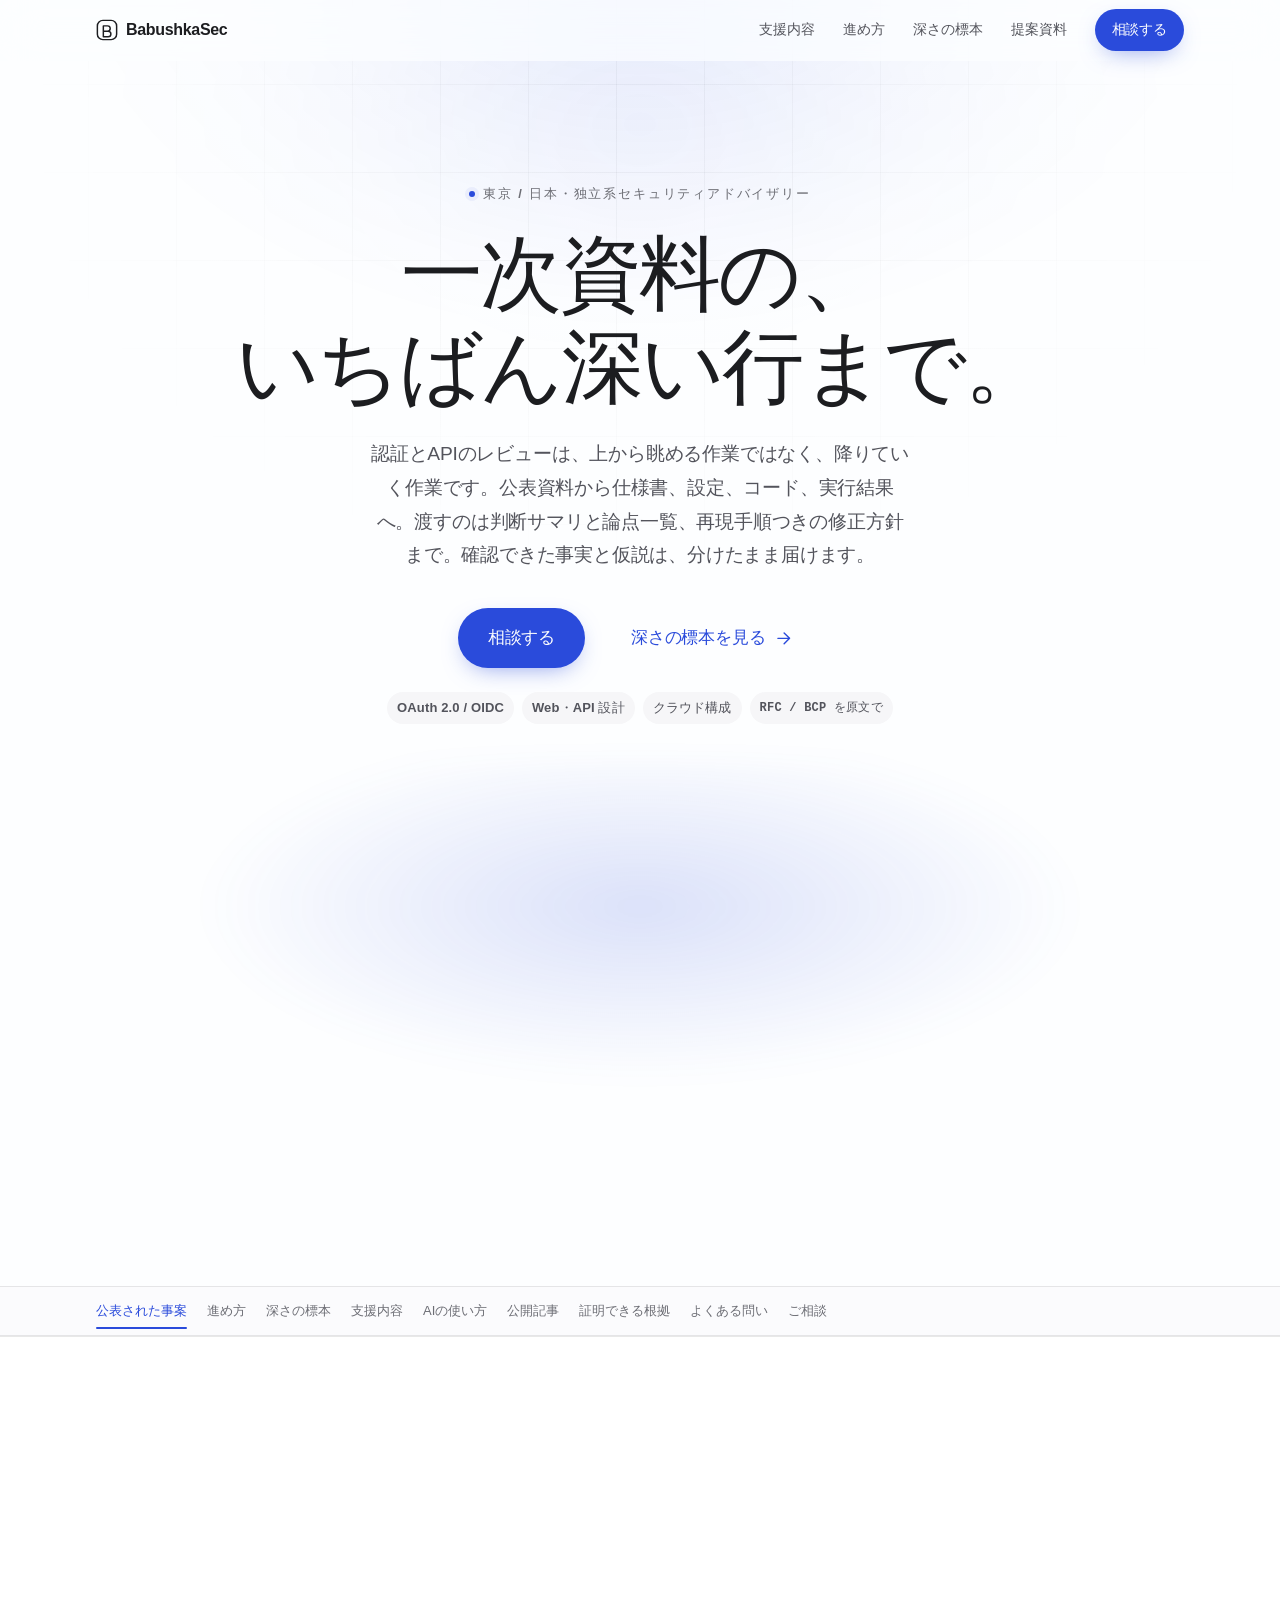
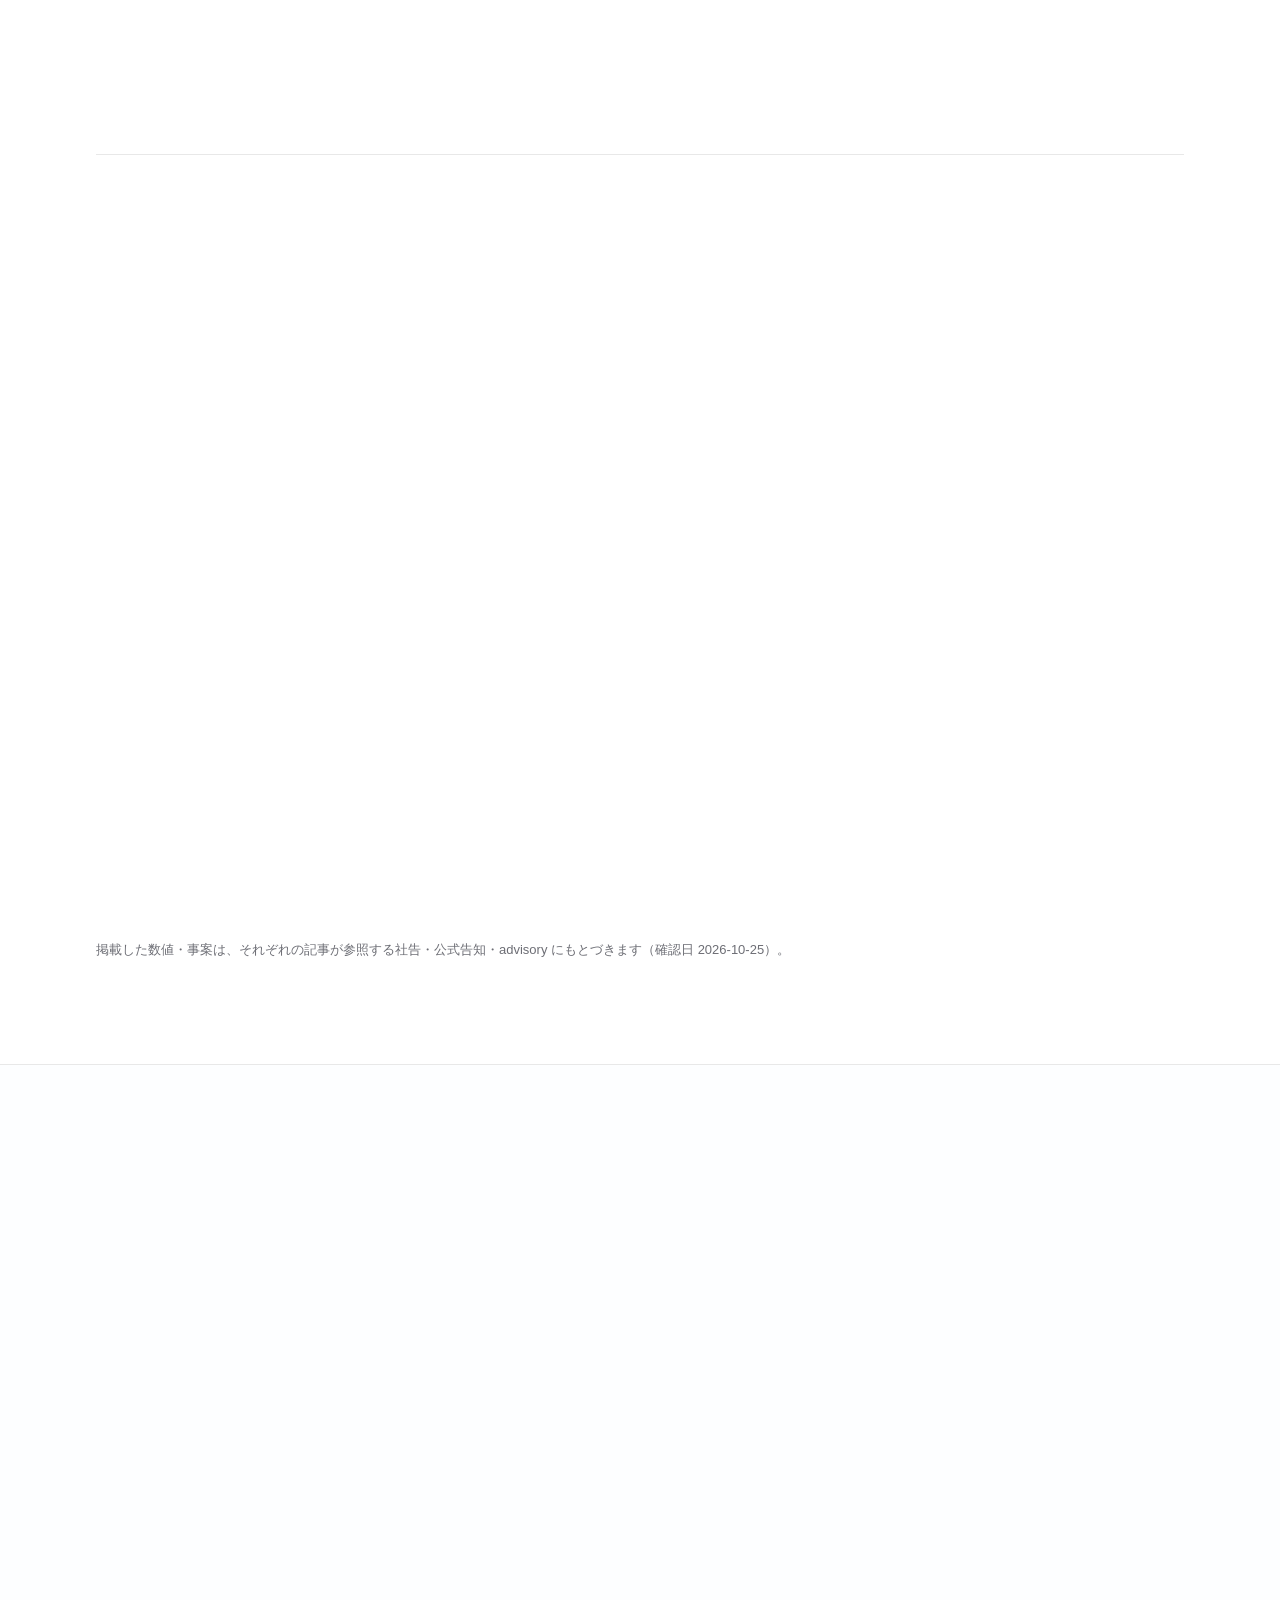
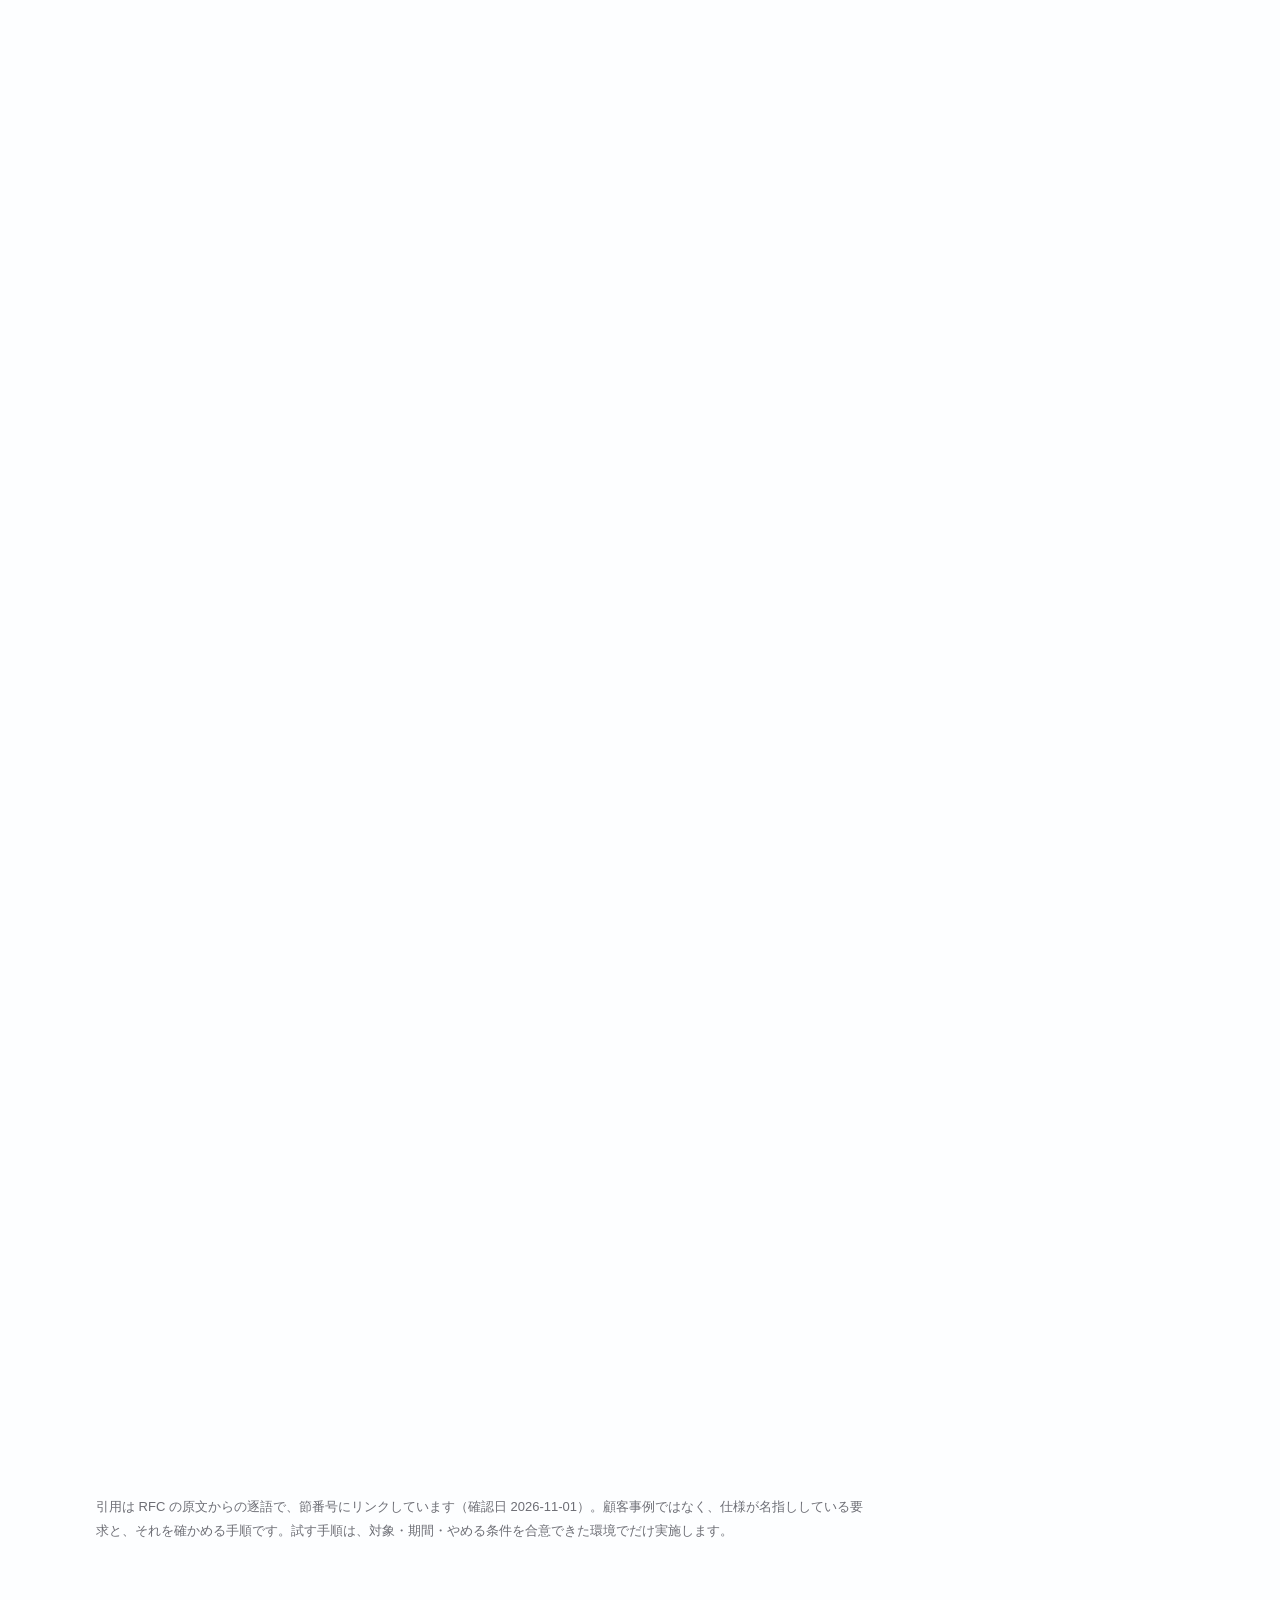
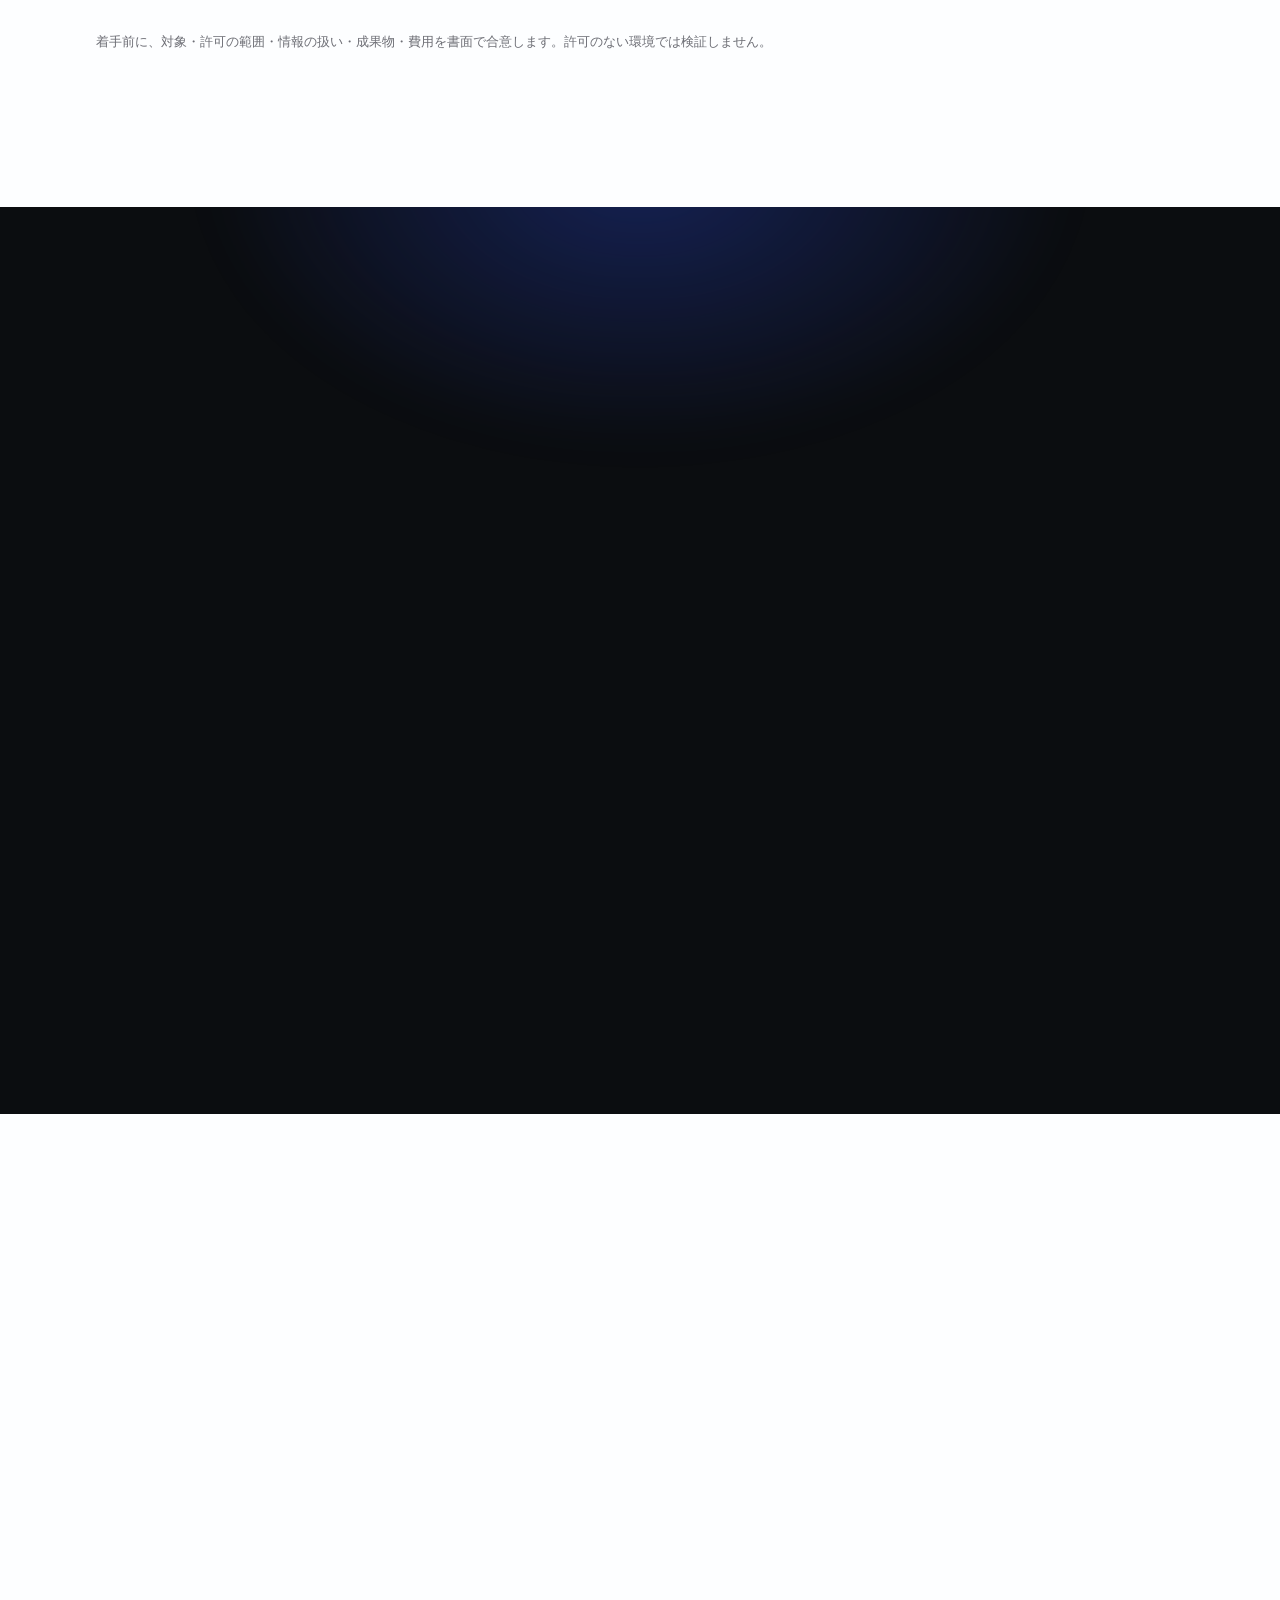
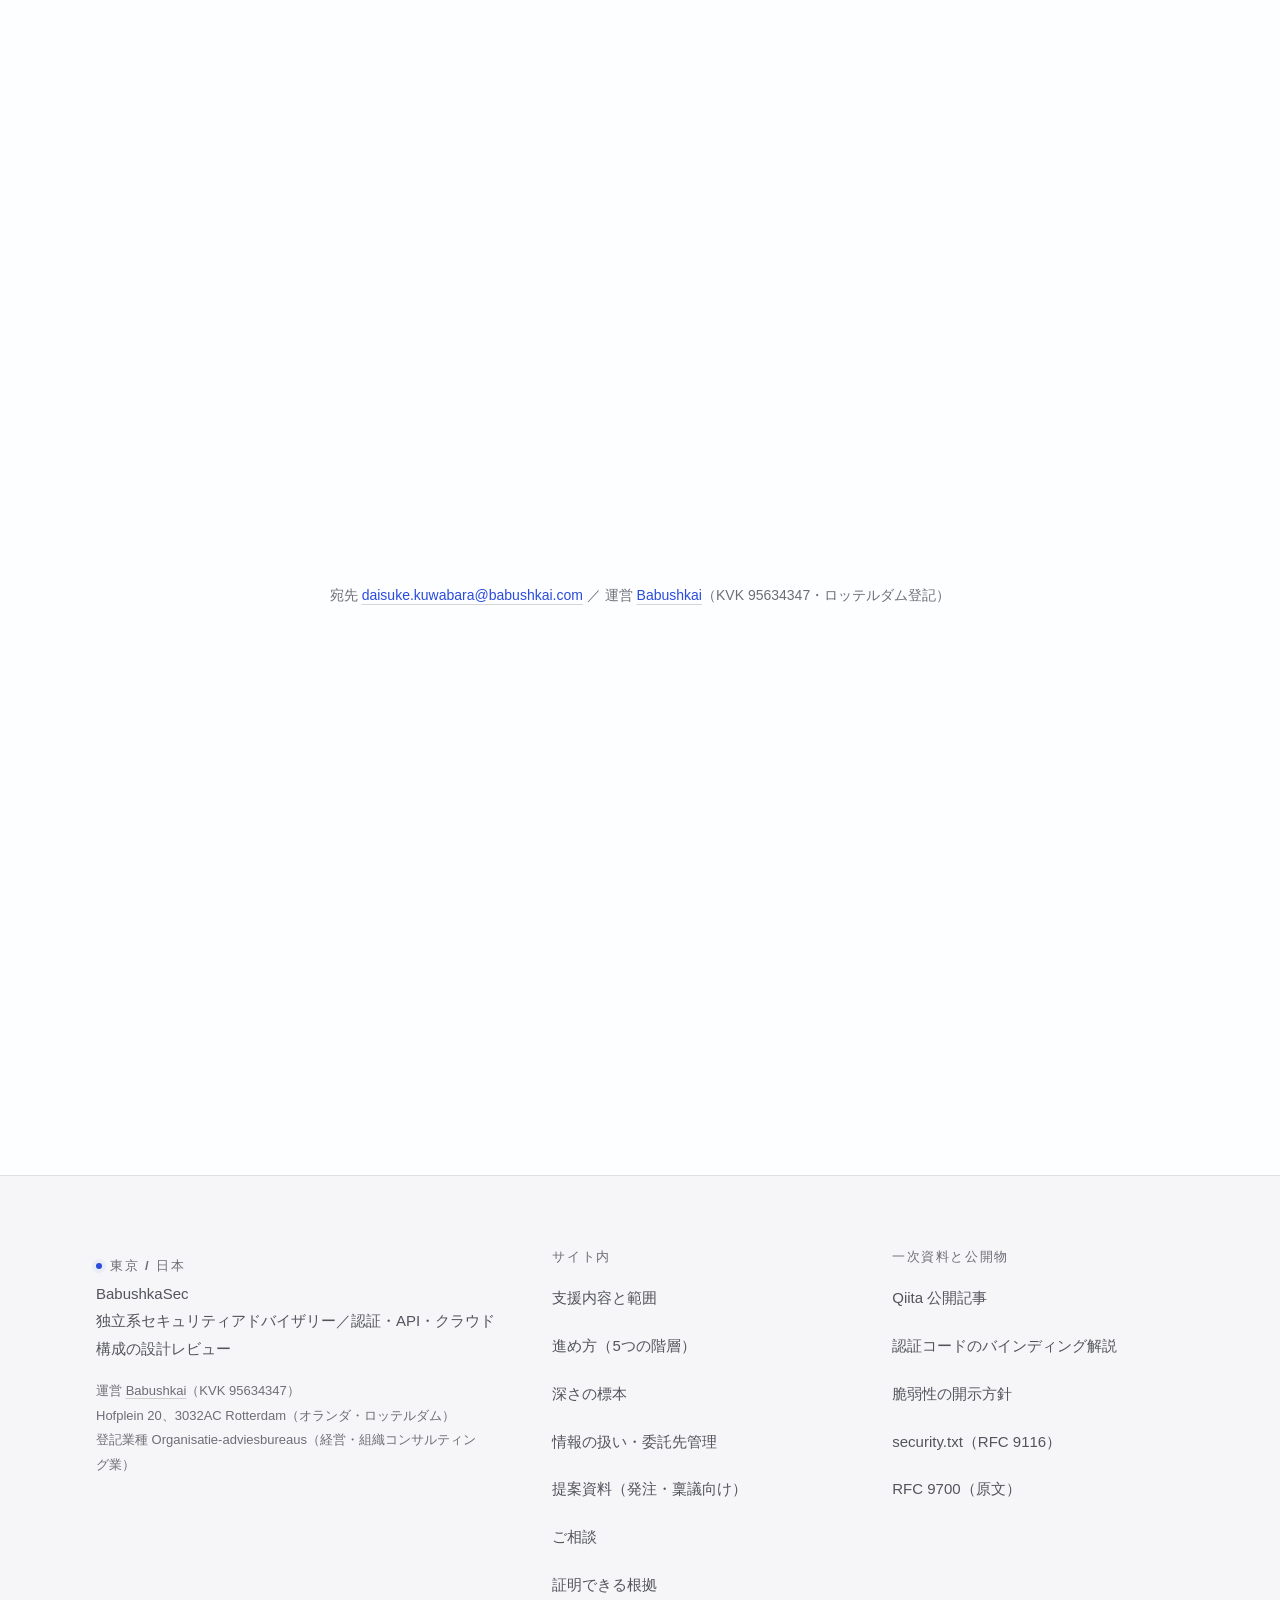
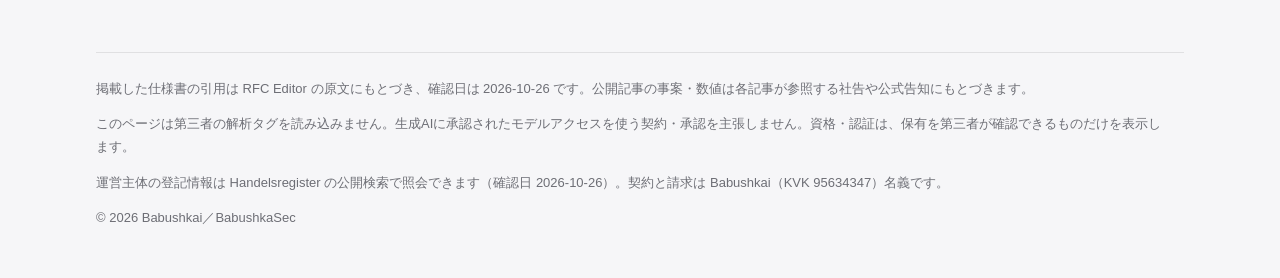
==== commit 746ec5ee: "Deploy e3f0fb6 from babushkai/security-advisory" ====
--- a/index.html
+++ b/index.html
@@ -1,7 +1,7 @@
-<!DOCTYPE html><html lang="ja"><head><meta charset="UTF-8"><meta name="viewport" content="width=device-width, initial-scale=1"><meta http-equiv="Content-Security-Policy" content="default-src 'self'; script-src 'self'; style-src 'self'; img-src 'self' data:; font-src 'self'; connect-src 'self'; object-src 'none'; base-uri 'self'; form-action 'none'"><meta name="referrer" content="strict-origin-when-cross-origin"><meta name="view-transition" content="same-origin"><title>BabushkaSec｜一次資料の、いちばん深い行まで。</title><meta name="description" content="東京の独立系セキュリティアドバイザリー。認証・API・クラウド構成の設計レビューを、公表資料・仕様書・設定・コード・実行結果の5階層に降りて、推測と確認を分けたまま届けます。"><link rel="canonical" href="https://security.babushkai.com/"><link rel="icon" href="/favicon.svg" type="image/svg+xml"><link rel="apple-touch-icon" href="/apple-touch-icon.png"><meta name="robots" content="noindex, nofollow"><meta property="og:type" content="website"><meta property="og:locale" content="ja_JP"><meta property="og:site_name" content="BabushkaSec"><meta property="og:title" content="BabushkaSec｜一次資料の、いちばん深い行まで。"><meta property="og:description" content="東京の独立系セキュリティアドバイザリー。認証・API・クラウド構成の設計レビューを、公表資料・仕様書・設定・コード・実行結果の5階層に降りて、推測と確認を分けたまま届けます。"><meta property="og:url" content="https://security.babushkai.com/"><meta property="og:image" content="https://security.babushkai.com/og/top.png"><meta property="og:image:width" content="1200"><meta property="og:image:height" content="630"><meta property="og:image:alt" content="BabushkaSec｜一次資料の、いちばん深い行まで。"><meta name="twitter:card" content="summary_large_image"><meta name="theme-color" content="#fdfeff"><!-- 構造化データ（JSON-LD は data block なので CSP の実行対象ではない）。値の組み立ては src/data/schema.ts --><script type="application/ld+json">{"@context":"https://schema.org","@graph":[{"@type":"ProfessionalService","@id":"https://security.babushkai.com/#organization","name":"BabushkaSec","legalName":"Babushkai","url":"https://security.babushkai.com/","description":"東京の独立系セキュリティアドバイザリー。認証・API・クラウド構成の設計レビューを、公表資料・仕様書・設定・コード・実行結果の5階層に降りて、推測と確認を分けたまま届けます。","email":"daisuke.kuwabara@babushkai.com","foundingDate":"2024-11","identifier":{"@type":"PropertyValue","propertyID":"オランダ商工会議所（Kamer van Koophandel）の Handelsregister の登記番号","value":"95634347"},"areaServed":{"@type":"Place","name":"東京 / 日本"},"sameAs":["https://qiita.com/emi_ndk"],"availableService":[{"@type":"Service","name":"アーキテクチャレビュー","description":"仕様書の意図と、実装された前提のズレを特定します。 手元に残るもの：判断サマリ（経営層向け・数ページ） / 階層別の論点一覧（根拠のリンク付き） / 優先順位つきの改善案と再検証の条件"},{"@type":"Service","name":"Web・API 実装レビュー","description":"「直せる形」で返すために、コードと挙動まで読みます。 手元に残るもの：論点ごとの根拠（設定値・コード位置・実行結果） / そのまま送れる再現手順と期待応答 / 修正方針と回帰テスト案"},{"@type":"Service","name":"継続アドバイザリー","description":"レビューで終わらせず、設計判断に残ります。 手元に残るもの：判断の根拠が残る合意記録 / 開いたままの論点リスト（次回に続く形で） / 四半期ごとの改善計画の更新"}]},{"@type":"WebSite","@id":"https://security.babushkai.com/#website","url":"https://security.babushkai.com/","name":"BabushkaSec","inLanguage":"ja","publisher":{"@id":"https://security.babushkai.com/#organization"}}]}</script><link rel="stylesheet" href="/_astro/style.DCOoBDTN.css"></head><body><a class="skip-link" href="#main">本文へ移動</a><header class="site-header"><div class="shell header-inner"><a class="brand" href="/" aria-label="BabushkaSec ホーム"><svg viewBox="0 0 24 24" aria-hidden="true" fill="none"><rect x="1.5" y="1.5" width="21" height="21" rx="6" stroke="currentColor" stroke-width="1.6"></rect><path d="M8 7.5h4.6a2.9 2.9 0 0 1 0 5.8H8V7.5Zm0 5.8h5.2a3.05 3.05 0 0 1 0 6.1H8v-6.1Z" stroke="currentColor" stroke-width="1.6" stroke-linejoin="round"></path></svg><span>BabushkaSec</span></a><nav class="primary-nav" aria-label="メインナビゲーション"><div class="nav-links"><a href="/services/">支援内容</a><a href="/#method">進め方</a><a href="/#depth">深さの標本</a><a href="/proposal/">提案資料</a></div><a class="btn btn-primary header-cta" href="/contact/">相談する</a></nav></div></header><main id="main"><section class="hero shell" aria-labelledby="hero-title"><p class="eyebrow" data-reveal><span class="dot" aria-hidden="true"></span>東京 / 日本・独立系セキュリティアドバイザリー</p><h1 id="hero-title" data-reveal data-step="1">一次資料の、<br>いちばん深い行まで。</h1><p class="lead" data-reveal data-step="2">認証とAPIのレビューは、上から眺める作業ではなく、降りていく作業です。公表資料から仕様書、設定、コード、実行結果へ。渡すのは判断サマリと論点一覧、再現手順つきの修正方針まで。確認できた事実と仮説は、分けたまま届けます。</p><div class="hero-actions" data-reveal data-step="3"><a class="btn btn-primary btn-lg" href="/contact/">相談する</a><a class="btn btn-quiet btn-lg" href="#depth">深さの標本を見る<svg class="arrow" viewBox="0 0 24 24" fill="none" aria-hidden="true"><path d="M5 12h14m-6-7 7 7-7 7" stroke="currentColor" stroke-width="1.8" stroke-linecap="round" stroke-linejoin="round"></path></svg></a></div><ul class="hero-meta" data-reveal data-step="4"><li class="chip">OAuth 2.0 / OIDC</li><li class="chip">Web・API 設計</li><li class="chip">クラウド構成</li><li class="chip chip-mono">RFC / BCP を原文で</li></ul><div class="artifact-wrap"><div class="artifact-glow" aria-hidden="true"></div><figure class="artifact" data-reveal data-step="2"><div class="artifact-bar"><span class="lights" aria-hidden="true"><i></i><i></i><i></i></span><span class="chip chip-mono">RFC 9700 §2.1.1</span><span>Authorization Code Grant Clients</span></div><div class="artifact-body"><blockquote class="spec-quote">If a client sends a valid PKCE code_challenge parameter in the authorization request, the authorization server <mark>MUST enforce the correct usage of code_verifier</mark> at the token endpoint.</blockquote><dl class="test-panel"><div class="test-row"><dt>REQUEST</dt><dd>正しい認可コード ／ 対応しない verifier</dd></div><div class="test-row"><dt>EXPECTED</dt><dd><span class="chip chip-reject">REJECT</span> トークンを発行しない</dd></div><div class="test-row"><dt>EVIDENCE</dt><dd>応答コードとサーバログの残り方</dd></div></dl></div><figcaption class="visually-hidden">RFC 9700 の要求文と、それを検証する負のテストの組み立て例</figcaption></figure></div></section><nav class="rail" aria-label="このページの章"><div class="rail-inner"><ol class="rail-links"><li><a href="#signals">公表された事案</a></li><li><a href="#method">進め方</a></li><li><a href="#depth">深さの標本</a></li><li><a href="#patterns">壊れ方</a></li><li><a href="#services">支援内容</a></li><li><a href="#proposal">提案資料</a></li><li><a href="#ai">AIの使い方</a></li><li><a href="#writing">公開記事</a></li><li><a href="#trust">証明できる根拠</a></li><li><a href="#process">流れ</a></li><li><a href="#faq">よくある問い</a></li><li><a href="#contact">ご相談</a></li></ol></div><span class="rail-progress" aria-hidden="true"></span></nav><section id="signals" class="band" aria-labelledby="signals-title"><div class="shell band-inner"><div><p class="eyebrow" data-reveal><span class="dot" aria-hidden="true"></span>01 / Signals</p><h2 id="signals-title" data-reveal data-step="1">インシデントは、<br>公表された瞬間から入力になる。</h2><p class="lead measure" data-reveal data-step="2">社名や件数を並べることは、目的ではありません。何が壊れて、どの階層で防げたのか。公表された事案を、設計の問いに戻して読んでいます。</p></div><div class="metrics" data-reveal data-step="3"><a class="metric" href="https://qiita.com/emi_ndk/items/09d1a32bc293584815b5" target="_blank" rel="noopener noreferrer"><b>約1,079万件</b><span>個人情報漏えい<br>公開記事で一次資料を参照</span></a><a class="metric" href="https://qiita.com/emi_ndk/items/503d8fc11a63f2c9453d" target="_blank" rel="noopener noreferrer"><b>CVSS v4.0 9系</b><span>RCE<br>公開記事で一次資料を参照</span></a><a class="metric" href="https://qiita.com/emi_ndk/items/0aac69d8a962d2413d9d" target="_blank" rel="noopener noreferrer"><b>100万台</b><span>インターネット調査<br>公開記事で一次資料を参照</span></a><a class="metric" href="https://qiita.com/emi_ndk/items/8e6607a09cb8ff86c298" target="_blank" rel="noopener noreferrer"><b>CVSS 9.9</b><span>開発ツール<br>公開記事で一次資料を参照</span></a></div></div></section><section class="section-tight" aria-labelledby="ledger-title"><div class="shell"><h2 id="ledger-title" class="visually-hidden">公表された事案の一覧</h2><div class="ledger"><a class="ledger-row" href="https://qiita.com/emi_ndk/items/09d1a32bc293584815b5" target="_blank" rel="noopener noreferrer" data-reveal data-step="1"><p class="ledger-date"><time datetime="2026-10-23">2026.10.23</time></p><div class="ledger-main"><h3>焼肉きんぐ・ローソン・カプコン。相次ぐ漏えいを社名一覧で読む</h3><p>各社の公表資料をもとに、登録数に対する割合と利用者側の行動まで整理。</p></div><p class="ledger-metric">約1,079万件<br><span class="chip">個人情報漏えい</span></p><svg class="ledger-arrow" viewBox="0 0 24 24" fill="none" aria-hidden="true"><path d="M5 12h14m-6-7 7 7-7 7" stroke="currentColor" stroke-width="1.8" stroke-linecap="round" stroke-linejoin="round"></path></svg></a><a class="ledger-row" href="https://qiita.com/emi_ndk/items/503d8fc11a63f2c9453d" target="_blank" rel="noopener noreferrer" data-reveal data-step="2"><p class="ledger-date"><time datetime="2026-10-22">2026.10.22</time></p><div class="ledger-main"><h3>PHP本体に認証不要RCE「PHP2Shell」</h3><p>アプリを更新しても残る、ランタイム側の話。対象バージョンの読み方を解説。</p></div><p class="ledger-metric">CVSS v4.0 9系<br><span class="chip">RCE</span></p><svg class="ledger-arrow" viewBox="0 0 24 24" fill="none" aria-hidden="true"><path d="M5 12h14m-6-7 7 7-7 7" stroke="currentColor" stroke-width="1.8" stroke-linecap="round" stroke-linejoin="round"></path></svg></a><a class="ledger-row" href="https://qiita.com/emi_ndk/items/0aac69d8a962d2413d9d" target="_blank" rel="noopener noreferrer" data-reveal data-step="3"><p class="ledger-date"><time datetime="2026-05-24">2026.05.24</time></p><div class="ledger-main"><h3>公開されているAIサービスを100万台スキャンした結果</h3><p>自分たちの運用が、外からどう見えているか。推測ではなく計測で示す。</p></div><p class="ledger-metric">100万台<br><span class="chip">インターネット調査</span></p><svg class="ledger-arrow" viewBox="0 0 24 24" fill="none" aria-hidden="true"><path d="M5 12h14m-6-7 7 7-7 7" stroke="currentColor" stroke-width="1.8" stroke-linecap="round" stroke-linejoin="round"></path></svg></a><a class="ledger-row" href="https://qiita.com/emi_ndk/items/8e6607a09cb8ff86c298" target="_blank" rel="noopener noreferrer" data-reveal data-step="4"><p class="ledger-date"><time datetime="2026-05-03">2026.05.03</time></p><div class="ledger-main"><h3>Cursor に「git clone」するだけで端末が乗っ取られる脆弱性</h3><p>信頼の境界が「リポジトリ」にずれていた話。IDE時代の脅威モデル。</p></div><p class="ledger-metric">CVSS 9.9<br><span class="chip">開発ツール</span></p><svg class="ledger-arrow" viewBox="0 0 24 24" fill="none" aria-hidden="true"><path d="M5 12h14m-6-7 7 7-7 7" stroke="currentColor" stroke-width="1.8" stroke-linecap="round" stroke-linejoin="round"></path></svg></a><a class="ledger-row" href="https://qiita.com/emi_ndk/items/2332ff5c93e63ab736ad" target="_blank" rel="noopener noreferrer" data-reveal data-step="4"><p class="ledger-date"><time datetime="2026-03-25">2026.03.25</time></p><div class="ledger-main"><h3>LiteLLM が乗っ取られ、インストールだけで認証情報が抜かれた</h3><p>依存関係の1つが、会社の境界になる。公開パッケージの点検手順へ落とす。</p></div><p class="ledger-metric">月間9,500万DL<br><span class="chip">サプライチェーン</span></p><svg class="ledger-arrow" viewBox="0 0 24 24" fill="none" aria-hidden="true"><path d="M5 12h14m-6-7 7 7-7 7" stroke="currentColor" stroke-width="1.8" stroke-linecap="round" stroke-linejoin="round"></path></svg></a><a class="ledger-row" href="https://qiita.com/emi_ndk/items/bf3b5f0f3eef99a4d124" target="_blank" rel="noopener noreferrer" data-reveal data-step="4"><p class="ledger-date"><time datetime="2026-02-15">2026.02.15</time></p><div class="ledger-main"><h3>AIエージェント配布物の実態と、史上最悪級のサプライチェーン攻撃</h3><p>「動くものを入れる」こと自体がリスクになる時代の受け入れ基準。</p></div><p class="ledger-metric">12%がマルウェア<br><span class="chip">サプライチェーン</span></p><svg class="ledger-arrow" viewBox="0 0 24 24" fill="none" aria-hidden="true"><path d="M5 12h14m-6-7 7 7-7 7" stroke="currentColor" stroke-width="1.8" stroke-linecap="round" stroke-linejoin="round"></path></svg></a></div><p class="footnote">掲載した数値・事案は、それぞれの記事が参照する社告・公式告知・advisory にもとづきます（確認日 2026-10-25）。</p></div></section><section id="method" class="section" aria-labelledby="method-title"><div class="shell"><div class="section-head"><p class="eyebrow" data-reveal><span class="dot" aria-hidden="true"></span>02 / Method</p><h2 id="method-title" data-reveal data-step="1">5つの階層を、<br>順番に降りていく。</h2><p class="lead measure" data-reveal data-step="2">「レビュー」の実力は、どこで止まるかで決まります。私たちは上から順に降りていき、各層で得られたものだけを材料にします。</p></div><div class="deck"><article class="layer-card" data-reveal><div><p class="layer-index">01 / 05</p><h3>公表資料</h3><p class="layer-en">Primary notice</p></div><div><p>社告・再発防止策・監督官庁の資料。何が「公表された事実」で、何が報道ベースかを最初に切り分けます。</p><p>ここが曖昧な指摘は、経営層への説明で必ず崩れます。</p></div></article><article class="layer-card" data-reveal><div><p class="layer-index">02 / 05</p><h3>仕様書・BCP</h3><p class="layer-en">RFC / BCP</p></div><div><p>RFC と Security Best Current Practice を原文で読み、MUST の範囲と、仕様が沈黙している箇所を分けます。</p><p>「推奨」を「必須」として渡さないことが、実装チームの信頼につながります。</p></div></article><article class="layer-card" data-reveal><div><p class="layer-index">03 / 05</p><h3>設定</h3><p class="layer-en">Configuration</p></div><div><p>ライブラリの既定値、プロキシ、CORS、Cookie、トークン有効期間。仕様が及ばない判断は設定に宿ります。</p><p>同じコードでも、設定だけで防御が反転する箇所を特定します。</p></div></article><article class="layer-card" data-reveal><div><p class="layer-index">04 / 05</p><h3>コード</h3><p class="layer-en">Implementation</p></div><div><p>検証の分岐が本当に効いているか。ミドルウェアの順序と、例外経路でのバイパスまで確認します。</p><p>「入っている」ことと「効いている」ことは、別の話です。</p></div></article><article class="layer-card" data-reveal><div><p class="layer-index">05 / 05</p><h3>実行結果</h3><p class="layer-en">Observed behaviour</p></div><div><p>拒否されるはずの要求を、実際に送って確かめます。期待した応答とログの残りが証拠になります。</p><p>許可された環境で、合意した期間だけ。ここを超えないことが前提です。</p></div></article></div></div></section><section id="depth" class="section" aria-labelledby="depth-title"><div class="shell"><div class="section-head"><p class="eyebrow" data-reveal><span class="dot" aria-hidden="true"></span>03 / Depth</p><h2 id="depth-title" data-reveal data-step="1">仕様の一行を、<br>検証できる問いに変える。</h2><p class="lead measure" data-reveal data-step="2">レビューの一場面を、そのまま4つ置いています。原文の要求・どこを見るか・何を送るか・何が起きるべきか。この順で読める形で渡します。</p></div><div data-reveal data-step="3"><details class="fold" open><summary><span class="chip chip-mono">OAuth 2.0</span><span class="fold-question">認可コードは、認可を始めた要求と結び付いていますか。</span><svg class="chevron" viewBox="0 0 24 24" fill="none" aria-hidden="true"><path d="m6 9 6 6 6-6" stroke="currentColor" stroke-width="1.8" stroke-linecap="round"></path></svg></summary><div class="fold-body"><blockquote class="fold-quote"><p class="spec-quote">If a client sends a valid PKCE code_challenge parameter in the authorization request, the authorization server MUST enforce the correct usage of code_verifier at the token endpoint.</p><p class="fold-translation">認可要求で有効な code_challenge を受け取った場合、認可サーバはトークンエンドポイントで code_verifier の正しい利用を強制しなければならない。</p><cite class="fold-cite"><a href="https://www.rfc-editor.org/rfc/rfc9700.html#section-2.1.1" target="_blank" rel="noopener noreferrer">RFC 9700 §2.1.1 — Authorization Code Grant Clients<svg class="arrow" viewBox="0 0 24 24" fill="none" aria-hidden="true"><path d="M5 12h14m-6-7 7 7-7 7" stroke="currentColor" stroke-width="1.8" stroke-linecap="round" stroke-linejoin="round"></path></svg></a></cite></blockquote><div class="fold-grid"><div class="fold-cell"><h3>どこを見る</h3><p>認可要求で code_challenge を記録し、トークン交換時に照合している箇所。S256 以外の challenge_method を受け付けていないかも同時に確認します。</p></div><div class="fold-cell"><h3>何を送る</h3><p>正しい認可コードに対して、対応しない code_verifier を送る。</p></div><div class="fold-cell"><h3>何が起きるべきか</h3><p>トークンを発行せず拒否する。ログには利用可能な範囲で拒否理由が残る。</p></div></div><p class="fold-note">「PKCE を有効にした」だけでは結論になりません。検証が効いているかを、下向き攻撃（challenge なしの要求で verifier だけ送る）のケースまで含めて確かめます。<a class="btn btn-quiet" href="/notes/oauth-authorization-code/">この1件を、最後まで掘った解説を読む<svg class="arrow" viewBox="0 0 24 24" fill="none" aria-hidden="true"><path d="M5 12h14m-6-7 7 7-7 7" stroke="currentColor" stroke-width="1.8" stroke-linecap="round" stroke-linejoin="round"></path></svg></a></p></div></details><details class="fold"><summary><span class="chip chip-mono">OAuth 2.0</span><span class="fold-question">リダイレクトURIは、事前登録値と完全一致で比較されていますか。</span><svg class="chevron" viewBox="0 0 24 24" fill="none" aria-hidden="true"><path d="m6 9 6 6 6-6" stroke="currentColor" stroke-width="1.8" stroke-linecap="round"></path></svg></summary><div class="fold-body"><blockquote class="fold-quote"><p class="spec-quote">When comparing client redirection URIs against pre-registered URIs, authorization servers MUST utilize exact string matching except for port numbers in localhost redirection URIs of native apps.</p><p class="fold-translation">クライアントのリダイレクトURIを事前登録済みのURIと比較するとき、ネイティブアプリの localhost リダイレクトURIのポート番号を除き、認可サーバは完全一致による照合を用いなければならない。</p><cite class="fold-cite"><a href="https://www.rfc-editor.org/rfc/rfc9700.html#section-2.1" target="_blank" rel="noopener noreferrer">RFC 9700 §2.1 — Protecting Redirect-Based Flows<svg class="arrow" viewBox="0 0 24 24" fill="none" aria-hidden="true"><path d="M5 12h14m-6-7 7 7-7 7" stroke="currentColor" stroke-width="1.8" stroke-linecap="round" stroke-linejoin="round"></path></svg></a></cite></blockquote><div class="fold-grid"><div class="fold-cell"><h3>どこを見る</h3><p>部分一致・プレフィックス一致・ワイルドカードを許している登録運用。開かれたリダイレクタがクライアント側に残っていないかも見ます。</p></div><div class="fold-cell"><h3>何を送る</h3><p>登録済みのパスの前置部分に一致する、別の経路やサブドメインへ向かうURIを認可要求に使う。</p></div><div class="fold-cell"><h3>何が起きるべきか</h3><p>認可画面を進めず、redirect_uri は無効として拒否する。</p></div></div><p class="fold-note">「自社ドメインなら許す」という運用は、ここで壊れます。仕様は例外を1つしか挙げていない、という話を根拠にできます。</p></div></details><details class="fold"><summary><span class="chip chip-mono">JWT</span><span class="fold-question">署名が正しい別用途のトークンを、受け入れていませんか。</span><svg class="chevron" viewBox="0 0 24 24" fill="none" aria-hidden="true"><path d="m6 9 6 6 6-6" stroke="currentColor" stroke-width="1.8" stroke-linecap="round"></path></svg></summary><div class="fold-body"><blockquote class="fold-quote"><p class="spec-quote">the relying party or application MUST validate the audience value, and if the audience value is not present or not associated with the recipient, it MUST reject the JWT.</p><p class="fold-translation">信頼する側（リライングパーティ）またはアプリケーションは aud の値を検証しなければならず、aud が存在しない場合や受け手と関連付けられない場合は、その JWT を拒否しなければならない。</p><cite class="fold-cite"><a href="https://www.rfc-editor.org/rfc/rfc8725.html#section-3.9" target="_blank" rel="noopener noreferrer">RFC 8725 §3.9 — Use and Validate Audience<svg class="arrow" viewBox="0 0 24 24" fill="none" aria-hidden="true"><path d="M5 12h14m-6-7 7 7-7 7" stroke="currentColor" stroke-width="1.8" stroke-linecap="round" stroke-linejoin="round"></path></svg></a></cite></blockquote><div class="fold-grid"><div class="fold-cell"><h3>どこを見る</h3><p>署名検証と iss チェックの後に、aud をこの API の値と照合しているか。内部API間でトークンが流れ込んでいないかをあわせて確認します。</p></div><div class="fold-cell"><h3>何を送る</h3><p>署名も issuer も正しいが、別のサービス向けに発行されたトークンを送る。</p></div><div class="fold-cell"><h3>何が起きるべきか</h3><p>認証情報として受け入れず、保護対象へのアクセスを拒否する。</p></div></div><p class="fold-note">「署名が通った」は検証の途中経過でしかありません。用途の境界まで確かめて初めて合格と呼べます。</p></div></details><details class="fold"><summary><span class="chip chip-mono">HTTP</span><span class="fold-question">タイムアウト後の再送で、注文は二重になりませんか。</span><svg class="chevron" viewBox="0 0 24 24" fill="none" aria-hidden="true"><path d="m6 9 6 6 6-6" stroke="currentColor" stroke-width="1.8" stroke-linecap="round"></path></svg></summary><div class="fold-body"><blockquote class="fold-quote"><p class="spec-quote">Of the request methods defined by this specification, PUT, DELETE, and safe request methods are idempotent.</p><p class="fold-translation">この仕様が定義する要求メソッドのうち、冪等なのは PUT、DELETE、および安全な要求メソッドである。</p><cite class="fold-cite"><a href="https://www.rfc-editor.org/rfc/rfc9110.html#section-9.2.2" target="_blank" rel="noopener noreferrer">RFC 9110 §9.2.2 — Idempotent Methods<svg class="arrow" viewBox="0 0 24 24" fill="none" aria-hidden="true"><path d="M5 12h14m-6-7 7 7-7 7" stroke="currentColor" stroke-width="1.8" stroke-linecap="round" stroke-linejoin="round"></path></svg></a></cite></blockquote><div class="fold-grid"><div class="fold-cell"><h3>どこを見る</h3><p>POST の再送が起きたときに業務処理を一度に束縛する識別子と、その一意性・有効期間・同時実行の扱い。</p></div><div class="fold-cell"><h3>何を送る</h3><p>応答を読む前に同じ業務要求を再送する。同時に2本流すケースも入れる。</p></div><div class="fold-cell"><h3>何が起きるべきか</h3><p>合意した業務仕様に従い、同じ注文を二重に作成しない。</p></div></div><p class="fold-note">注意すべきは逆方向です。HTTP は冪等の作り方を規定しないので、キー方式の選択は事業設計の話になります。ここを仕様側のせいにして放置している実装をよく見ます。</p></div></details></div></div></section><section id="patterns" class="section-tight" aria-labelledby="patterns-title"><div class="shell"><div class="section-head"><p class="eyebrow" data-reveal><span class="dot" aria-hidden="true"></span>04 / Patterns</p><h2 id="patterns-title" data-reveal data-step="1">壊れる場所は、<br>いつも同じです。</h2><p class="lead measure" data-reveal data-step="2">仕様が名指ししている壊れ方を4つ並べました。要求の原文・どこを読むか・何を試すか・そうなっていれば直っている、の同じ順で書いています。顧客事例ではなく、RFC が挙げている壊れ方の棚卸しです。</p></div><ol class="patterns"><li class="pattern card" data-reveal data-step="1"><div class="pattern-head"><p class="pattern-no">P-01</p><h3>state が「画面の引き継ぎ」になっていて、CSRF の鍵になっていない</h3><p class="pattern-break">state にステップ番号や戻り先を入れておき、コールバックでは「認可が終わった」という理由だけで中身を検証せずに受け入れます。認可エラーに飛んだ経路では、state を読むコード自体が走っていません。</p><ul class="pattern-layers"><li><a href="#method">設定</a></li><li><a href="#method">コード</a></li></ul></div><blockquote class="pattern-quote"><q>Otherwise, one-time use CSRF tokens carried in the state parameter that are securely bound to the user agent MUST be used for CSRF protection</q><p class="pattern-translation">PKCE も nonce も使えないなら、使い捨ての CSRF トークンを state に載せ、しかもそれをユーザーエージェントへ安全に紐付けた形で使わなければならない。</p><cite><a href="https://www.rfc-editor.org/rfc/rfc9700.html#section-2.1" target="_blank" rel="noopener noreferrer">RFC 9700 §2.1<svg class="arrow" viewBox="0 0 24 24" fill="none" aria-hidden="true"><path d="M5 12h14m-6-7 7 7-7 7" stroke="currentColor" stroke-width="1.8" stroke-linecap="round" stroke-linejoin="round"></path></svg></a><span>確認日 2026-10-31</span></cite></blockquote><dl class="pattern-spec"><div><dt>どこを読むか</dt><dd>認可要求を作った側（サーバ）が state を保存しているか。コールバックで比較したあと削除しているか。エラー分岐でも比較しているか。</dd></div><div><dt>何を試すか</dt><dd>別のブラウザセッションで同じコールバックを再生する。一度使い終えた state をもう一度送る。</dd></div><div><dt>直った状態</dt><dd>どちらも認可を続けず、開始からやり直させる。ログには拒否が残り、トークンは発行されない。</dd></div></dl></li><li class="pattern card" data-reveal data-step="2"><div class="pattern-head"><p class="pattern-no">P-02</p><h3>PKCE を「有効にした」のに、challenge を消されると外れる</h3><p class="pattern-break">challenge が付いた要求の検証だけを作ると、攻撃者は challenge を外した認可要求を作るだけで良くなります。設定画面の PKCE 項目はオンのまま、実質は効いていません。</p><ul class="pattern-layers"><li><a href="#method">設定</a></li><li><a href="#method">実行結果</a></li></ul></div><blockquote class="pattern-quote"><q>Beyond this, to prevent PKCE downgrade attacks, the authorization server MUST ensure that if there was no code_challenge in the authorization request, a request to the token endpoint containing a code_verifier is rejected.</q><p class="pattern-translation">認可要求に code_challenge が無かったなら、トークンエンドポイントに code_verifier を伴う要求は拒否しなければならない。ダウングレード対策はこの形での必須として書かれています。</p><cite><a href="https://www.rfc-editor.org/rfc/rfc9700.html#section-4.8.2" target="_blank" rel="noopener noreferrer">RFC 9700 §4.8.2<svg class="arrow" viewBox="0 0 24 24" fill="none" aria-hidden="true"><path d="M5 12h14m-6-7 7 7-7 7" stroke="currentColor" stroke-width="1.8" stroke-linecap="round" stroke-linejoin="round"></path></svg></a><span>確認日 2026-10-31</span></cite></blockquote><dl class="pattern-spec"><div><dt>どこを読むか</dt><dd>challenge の有無を認可コードに紐付けて保持しているか。その判定がトークン交換側の分岐に入っているか。</dd></div><div><dt>何を試すか</dt><dd>challenge なしの認可要求で発行したコードに、もっともらしい verifier を添えて交換する。</dd></div><div><dt>直った状態</dt><dd>その交換は拒否される。client 単位（または全体）で PKCE が必須になり、外した要求がそもそも通らない。</dd></div></dl></li><li class="pattern card" data-reveal data-step="3"><div class="pattern-head"><p class="pattern-no">P-03</p><h3>リフレッシュトークンが、更新されない鍵として残り続けている</h3><p class="pattern-break">SPA やネイティブアプリ（client secret を持てない側）で、更新しても古いリフレッシュトークンが生きたまま。端末かブラウザを盗まれた時点で、有効期限の切れない鍵になります。</p><ul class="pattern-layers"><li><a href="#method">設定</a></li><li><a href="#method">コード</a></li></ul></div><blockquote class="pattern-quote"><q>Refresh tokens for public clients MUST be sender-constrained or use refresh token rotation as described in Section 4.14.</q><p class="pattern-translation">public client のリフレッシュトークンは、送手に縛るか、ローテーションのどちらかにしなければならない。二択です。</p><cite><a href="https://www.rfc-editor.org/rfc/rfc9700.html#section-2.2.2" target="_blank" rel="noopener noreferrer">RFC 9700 §2.2.2<svg class="arrow" viewBox="0 0 24 24" fill="none" aria-hidden="true"><path d="M5 12h14m-6-7 7 7-7 7" stroke="currentColor" stroke-width="1.8" stroke-linecap="round" stroke-linejoin="round"></path></svg></a><span>確認日 2026-10-31</span></cite></blockquote><dl class="pattern-spec"><div><dt>どこを読むか</dt><dd>リフレッシュ応答で返した新しい値だけを受理しているか。旧値の受理を取り消す処理があるか。保存先（ブラウザ側ストレージ）はどこか。</dd></div><div><dt>何を試すか</dt><dd>リフレッシュの前後で得た2本のトークンを、それぞれ使ってアクセストークンを取りに行く。</dd></div><div><dt>直った状態</dt><dd>古いほうは拒否され、検知した場合はその系統のトークンがまとめて失効する。少なくとも恒久の鍵は残らない。</dd></div></dl></li><li class="pattern card" data-reveal data-step="4"><div class="pattern-head"><p class="pattern-no">P-04</p><h3>認可の直後のページが、外部のリソースを読みに行っている</h3><p class="pattern-break">コールバック後に解析タグ・CDN・ favicon を読むと、その要求の Referer に認可コードを載せた URL が乗ります。Referrer-Policy を置いていない応答は、ここで素で漏れます。</p><ul class="pattern-layers"><li><a href="#method">公表資料</a></li><li><a href="#method">設定</a></li></ul></div><blockquote class="pattern-quote"><q>The page rendered as a result of the OAuth authorization response and the authorization endpoint SHOULD NOT include third-party resources or links to external sites.</q><p class="pattern-translation">認可の応答の結果として描画されるページと認可エンドポイントは、第三者のリソースや外部サイトへのリンクを含めるべきではない。</p><cite><a href="https://www.rfc-editor.org/rfc/rfc9700.html#section-4.2.4" target="_blank" rel="noopener noreferrer">RFC 9700 §4.2.4<svg class="arrow" viewBox="0 0 24 24" fill="none" aria-hidden="true"><path d="M5 12h14m-6-7 7 7-7 7" stroke="currentColor" stroke-width="1.8" stroke-linecap="round" stroke-linejoin="round"></path></svg></a><span>確認日 2026-10-31</span></cite></blockquote><dl class="pattern-spec"><div><dt>どこを読むか</dt><dd>認可応答の応答ヘッダー。そのページが読む外部ドメイン。コードをクエリで受けたあとの画面遷移（書き換え前に残る URL）。</dd></div><div><dt>何を試すか</dt><dd>認可応答の Referrer-Policy を読み、そのページが発火させる外部要求を実際に数える（許可された環境で）。</dd></div><div><dt>直った状態</dt><dd>no-referrer か same-origin が効いていて、認可の直後の応答に外部読み込みが残らない。</dd></div></dl></li></ol><p class="footnote">引用は RFC 9700（OAuth 2.0 Security Best Current Practice）からの逐語で、節番号にリンクしています（確認日 2026-10-31）。試す手順は、対象・期間・やめる条件を合意できた環境でだけ実施します。</p></div></section><section id="services" class="section" aria-labelledby="services-title"><div class="shell"><div class="section-head"><p class="eyebrow" data-reveal><span class="dot" aria-hidden="true"></span>05 / Services</p><h2 id="services-title" data-reveal data-step="1">指摘ではなく、<br>判断と手順を納品する。</h2><p class="lead measure" data-reveal data-step="2">経営層が意思決定できる要約と、実装チームがそのまま動ける手順を、同じ成果物の中に分けて書きます。</p></div><div class="grid-cards" data-reveal data-step="3"><a class="card card-pad service" href="/services/#design-review"><p class="service-no">01 / 提案資料の Offer A</p><h3>アーキテクチャレビュー</h3><p>仕様書の意図と、実装された前提のズレを特定します。</p><ul><li>OAuth / OIDC のフローとトークン設計</li><li>テナント・組織境界と権限モデル</li><li>信頼境界とデータフローの脅威モデリング</li></ul><dl class="service-spec"><div><dt>手元に残るもの</dt><dd><ul class="service-artifacts"><li>判断サマリ（経営層向け・数ページ）</li><li>階層別の論点一覧（根拠のリンク付き）</li><li>優先順位つきの改善案と再検証の条件</li></ul></dd></div><div><dt>誰が読むか</dt><dd>経営層と設計者</dd></div></dl><p class="service-output"><b>報告書の構成</b>リスクの整理 / 設計上の論点 / 優先順位つきの改善案</p><p class="service-output"><b>目安</b>10–20人日（目安）・4–6週間</p><span class="row-link">範囲と含まないものを仕様で見る<svg class="arrow" viewBox="0 0 24 24" fill="none" aria-hidden="true"><path d="M5 12h14m-6-7 7 7-7 7" stroke="currentColor" stroke-width="1.8" stroke-linecap="round" stroke-linejoin="round"></path></svg></span></a><a class="card card-pad service" href="/services/#implementation-review"><p class="service-no">02 / 提案資料の Offer B</p><h3>Web・API 実装レビュー</h3><p>「直せる形」で返すために、コードと挙動まで読みます。</p><ul><li>合意した範囲のコード・設定・ログの読解</li><li>拒否すべき条件（負のケース）の具体化</li><li>修正後に何を再検証するかまで明記</li></ul><dl class="service-spec"><div><dt>手元に残るもの</dt><dd><ul class="service-artifacts"><li>論点ごとの根拠（設定値・コード位置・実行結果）</li><li>そのまま送れる再現手順と期待応答</li><li>修正方針と回帰テスト案</li></ul></dd></div><div><dt>誰が読むか</dt><dd>実装チームが主、経営層は要約だけ</dd></div></dl><p class="service-output"><b>報告書の構成</b>根拠 / 確認手順 / 修正方針 / 回帰テスト案</p><p class="service-output"><b>目安</b>5–15人日（目安）・2–4週間</p><span class="row-link">範囲と含まないものを仕様で見る<svg class="arrow" viewBox="0 0 24 24" fill="none" aria-hidden="true"><path d="M5 12h14m-6-7 7 7-7 7" stroke="currentColor" stroke-width="1.8" stroke-linecap="round" stroke-linejoin="round"></path></svg></span></a><a class="card card-pad service" href="/services/#advisory"><p class="service-no">03 / 提案資料の Offer C</p><h3>継続アドバイザリー</h3><p>レビューで終わらせず、設計判断に残ります。</p><ul><li>設計・リリース前のセカンドオピニオン</li><li>指摘の選別と優先順位づけの支援</li><li>インシデント時の影響範囲切り分け相談</li></ul><dl class="service-spec"><div><dt>手元に残るもの</dt><dd><ul class="service-artifacts"><li>判断の根拠が残る合意記録</li><li>開いたままの論点リスト（次回に続く形で）</li><li>四半期ごとの改善計画の更新</li></ul></dd></div><div><dt>誰が読むか</dt><dd>設計に常に関わる人</dd></div></dl><p class="service-output"><b>報告書の構成</b>合意記録 / 判断の根拠 / 改善計画の更新</p><p class="service-output"><b>目安</b>月8–16時間（目安）・3か月単位</p><span class="row-link">範囲と含まないものを仕様で見る<svg class="arrow" viewBox="0 0 24 24" fill="none" aria-hidden="true"><path d="M5 12h14m-6-7 7 7-7 7" stroke="currentColor" stroke-width="1.8" stroke-linecap="round" stroke-linejoin="round"></path></svg></span></a></div><p class="footnote">着手前に、対象・許可の範囲・情報の扱い・成果物・費用を書面で合意します。許可のない環境では検証しません。</p></div></section><section id="proposal" class="band" aria-labelledby="proposal-title"><div class="shell band-inner"><div><p class="eyebrow" data-reveal><span class="dot" aria-hidden="true"></span>06 / Proposal</p><h2 id="proposal-title" data-reveal data-step="1">稟議にそのまま貼れる、<br>提案資料を添付します。</h2><p class="lead measure" data-reveal data-step="2">発注の判断と社内の調整は、別の人が読むものです。範囲・工数・期間の目安、お客様側の負担、情報の扱い、証明できる根拠、そしてお引き受けしない仕事までを13ページにまとめました。右がその PDF です。回覧にも添付にもそのまま使えます。</p><div class="hero-actions" data-reveal data-step="3"><a class="btn btn-primary btn-lg" href="/proposal.pdf" download="BabushkaSec_提案資料_v1.0.pdf">PDF をダウンロード</a><a class="btn btn-quiet btn-lg" href="/proposal/">テキスト版を読む<svg class="arrow" viewBox="0 0 24 24" fill="none" aria-hidden="true"><path d="M5 12h14m-6-7 7 7-7 7" stroke="currentColor" stroke-width="1.8" stroke-linecap="round" stroke-linejoin="round"></path></svg></a></div></div><figure class="pdf-card" data-reveal data-step="3"><figcaption class="pdf-head"><span class="pdf-name">提案資料 v1.0</span><span class="pdf-meta">PDF / 13 p / A4 横</span></figcaption><iframe class="pdf-frame" src="/proposal.pdf#view=FitH&toolbar=1" title="BabushkaSec 提案資料 v1.0（PDF・全 13 ページ）" loading="lazy"></iframe><p class="pdf-fallback">表示できない場合は <a href="/proposal.pdf" download="BabushkaSec_提案資料_v1.0.pdf">そのままダウンロード</a> して開いてください。文字起こしと印刷用レイアウトは <a href="/proposal/">テキスト版</a> にあります。</p></figure></div></section><section id="ai" class="section night" aria-labelledby="ai-title"><div class="shell"><div class="section-head"><p class="eyebrow" data-reveal><span class="dot" aria-hidden="true"></span>07 / AI</p><h2 id="ai-title" data-reveal data-step="1">AIは、速い。<br>だから証拠にはならない。</h2><p class="lead measure" data-reveal data-step="2">読解と下書きに使い、結論には人の名前を残します。顧客の情報をどこに入れるかは、契約の前に決めるべき項目だと考えています。</p></div><div class="split" data-reveal data-step="3"><div class="night-card"><h3>使う工程</h3><ul class="check-list"><li><svg class="mark-use" viewBox="0 0 24 24" fill="none" aria-hidden="true"><path d="m5 13 4 4L19 7" stroke="currentColor" stroke-width="2" stroke-linecap="round" stroke-linejoin="round"></path></svg>一次資料とRFCの横断的な検索と突合</li><li><svg class="mark-use" viewBox="0 0 24 24" fill="none" aria-hidden="true"><path d="m5 13 4 4L19 7" stroke="currentColor" stroke-width="2" stroke-linecap="round" stroke-linejoin="round"></path></svg>読了に時間のかかるコードの下読み</li><li><svg class="mark-use" viewBox="0 0 24 24" fill="none" aria-hidden="true"><path d="m5 13 4 4L19 7" stroke="currentColor" stroke-width="2" stroke-linecap="round" stroke-linejoin="round"></path></svg>負のケース（拒否条件）のテスト案起草</li><li><svg class="mark-use" viewBox="0 0 24 24" fill="none" aria-hidden="true"><path d="m5 13 4 4L19 7" stroke="currentColor" stroke-width="2" stroke-linecap="round" stroke-linejoin="round"></path></svg>報告書の骨子と用語の統一</li></ul></div><div class="night-card"><h3>やらないこと</h3><ul class="check-list"><li><svg class="mark-guard" viewBox="0 0 24 24" fill="none" aria-hidden="true"><path d="M7 7l10 10M17 7 7 17" stroke="currentColor" stroke-width="2" stroke-linecap="round"></path></svg>結論・重大度の判断・納品物の責任は人が持つ</li><li><svg class="mark-guard" viewBox="0 0 24 24" fill="none" aria-hidden="true"><path d="M7 7l10 10M17 7 7 17" stroke="currentColor" stroke-width="2" stroke-linecap="round"></path></svg>顧客の生データ・認証情報・ソースを無断で投入しない</li><li><svg class="mark-guard" viewBox="0 0 24 24" fill="none" aria-hidden="true"><path d="M7 7l10 10M17 7 7 17" stroke="currentColor" stroke-width="2" stroke-linecap="round"></path></svg>生成結果をそのまま指摘として書かない</li><li><svg class="mark-guard" viewBox="0 0 24 24" fill="none" aria-hidden="true"><path d="M7 7l10 10M17 7 7 17" stroke="currentColor" stroke-width="2" stroke-linecap="round"></path></svg>道具と制約（モデル・アクセス区分）は報告書に記録する</li></ul></div></div><div class="disclosure" data-reveal data-step="4"><p class="disclosure-title">検証済みのモデルアクセスについて</p><div><p>Anthropic の Cyber Verification Program、OpenAI の Trusted Access for Cyber は、防御的なセキュリティ作業向けの検証済みアクセスです。顧客への提供には別途承認が必要とされていることを踏まえ、自社の事業形（自社スタッフが顧客のシステムに対して働き、完成した成果物だけを渡す形）で申請できる経路を確認しています。</p><div class="program-list"><a href="https://www.anthropic.com/news/cyber-verification-program" target="_blank" rel="noopener noreferrer"><em>ANTHROPIC</em>Cyber Verification Program（公式）</a><a href="https://learn.chatgpt.com/docs/cyber-safety" target="_blank" rel="noopener noreferrer"><em>OPENAI</em>Trusted Access for Cyber（公式）</a><span><em>STATUS</em>申請方針の整理中。承認・契約関係は主張しません。</span></div></div></div></div></section><section id="writing" class="section" aria-labelledby="writing-title"><div class="shell"><div class="section-head"><p class="eyebrow" data-reveal><span class="dot" aria-hidden="true"></span>08 / Profile</p><h2 id="writing-title" data-reveal data-step="1">知見は、<br>先に開いておく。</h2></div><div class="about-grid"><div class="person" data-reveal><p class="person-name">Daisuke</p><p class="person-role">独立系セキュリティアドバイザリー。元 Google Cloud Vertex AI エンジニア、Mr MLOps / BabushkaML 創設者。<br>仕様書とコードと実行結果を行き来しながら、日本語で説明できる状態にします。</p><ul class="principles"><li>一次資料に当たる。要約を信じない。</li><li>確認できたことと推測を、書いたまま分ける。</li><li>次の行動が残る形で渡す。</li></ul><a class="btn btn-quiet" href="https://qiita.com/emi_ndk" target="_blank" rel="noopener noreferrer">Qiita で公開記事を読む<svg class="arrow" viewBox="0 0 24 24" fill="none" aria-hidden="true"><path d="M5 12h14m-6-7 7 7-7 7" stroke="currentColor" stroke-width="1.8" stroke-linecap="round" stroke-linejoin="round"></path></svg></a></div><div class="writing" data-reveal data-step="1"><div><h3>セキュリティ</h3><ul><li><a href="https://qiita.com/emi_ndk/items/09d1a32bc293584815b5" target="_blank" rel="noopener noreferrer"><time datetime="2026-10-23">2026-10-23</time>相次ぐ個人情報漏えいを、各社の一次資料から読む</a></li><li><a href="https://qiita.com/emi_ndk/items/503d8fc11a63f2c9453d" target="_blank" rel="noopener noreferrer"><time datetime="2026-10-22">2026-10-22</time>PHP本体に認証不要RCE「PHP2Shell」の確認手順</a></li><li><a href="https://qiita.com/emi_ndk/items/a36051a97d3b0670bedd" target="_blank" rel="noopener noreferrer"><time datetime="2026-05-26">2026-05-26</time>AIセキュリティ地獄絵図2026｜CVE・攻撃手法・防御策</a></li><li><a href="https://qiita.com/emi_ndk/items/0aac69d8a962d2413d9d" target="_blank" rel="noopener noreferrer"><time datetime="2026-05-24">2026-05-24</time>100万台のAIサービスをスキャンして見えた運用の実態</a></li><li><a href="https://qiita.com/emi_ndk/items/8e6607a09cb8ff86c298" target="_blank" rel="noopener noreferrer"><time datetime="2026-05-03">2026-05-03</time>Cursor の git clone 脆弱性（CVSS 9.9）の攻撃経路</a></li><li><a href="https://qiita.com/emi_ndk/items/2332ff5c93e63ab736ad" target="_blank" rel="noopener noreferrer"><time datetime="2026-03-25">2026-03-25</time>LiteLLM が乗っ取られたサプライチェーン攻撃の全貌</a></li><li><a href="https://qiita.com/emi_ndk/items/bf3b5f0f3eef99a4d124" target="_blank" rel="noopener noreferrer"><time datetime="2026-02-15">2026-02-15</time>AIエージェント配布物の12%がマルウェアだった件</a></li></ul></div><div><h3>AI・エンジニアリング</h3><ul><li><a href="https://qiita.com/emi_ndk/items/9138a0ae483c074f34ad" target="_blank" rel="noopener noreferrer"><time datetime="2026-10-24">2026-10-24</time>AlphaEarth をめぐる3製品の論文を、自分のデータで比べる</a></li><li><a href="https://qiita.com/emi_ndk/items/39f51e80649fda8366e1" target="_blank" rel="noopener noreferrer"><time datetime="2026-10-06">2026-10-06</time>音声AIの「100ms」は待ち時間ではない。今日測るべき応答時間</a></li><li><a href="https://qiita.com/emi_ndk/items/71baa462e6e06bf614cb" target="_blank" rel="noopener noreferrer"><time datetime="2026-02-01">2026-02-01</time>MCP Tool Search でトークンを85%削減する</a></li></ul></div></div></div></div></section><section id="trust" class="section-tight" aria-labelledby="trust-title"><div class="shell"><div class="section-head"><p class="eyebrow" data-reveal><span class="dot" aria-hidden="true"></span>09 / Evidence</p><h2 id="trust-title" data-reveal data-step="1">証明できないものは、<br>置きません。</h2><p class="lead measure" data-reveal data-step="2">バッジは、第三者が自分で確認できる形で初めて情報になります。未取得の資格や認証のロゴを並べる代わりに、今日この瞬間に検証できる根拠だけを置いています。</p></div><h3 class="trust-heading" data-reveal>いま確認できるもの</h3><ul class="proof-grid" data-reveal data-step="2"><li class="card card-pad proof"><h4>運営主体を特定できます</h4><p>窓口メールドメイン（babushkai.com）と同一商号の事業者として、オランダ商工会議所の Handelsregister に登記されています（KVK 95634347／ロッテルダム・2024年11月）。商号・住所・業種は公開検索で照会できます。</p><a class="row-link" href="https://www.kvk.nl/zoeken/?source=kvk&amp;query=babushkai" target="_blank" rel="noopener noreferrer">確認する<svg class="arrow" viewBox="0 0 24 24" fill="none" aria-hidden="true"><path d="M5 12h14m-6-7 7 7-7 7" stroke="currentColor" stroke-width="1.8" stroke-linecap="round" stroke-linejoin="round"></path></svg></a></li><li class="card card-pad proof"><h4>一次資料つきの技術文章</h4><p>公表された事案を、各社の社告・公式告知・advisory に紐づけて公開しています。推測は推測として分けて書きました。</p><a class="row-link" href="https://qiita.com/emi_ndk" target="_blank" rel="noopener noreferrer">確認する<svg class="arrow" viewBox="0 0 24 24" fill="none" aria-hidden="true"><path d="M5 12h14m-6-7 7 7-7 7" stroke="currentColor" stroke-width="1.8" stroke-linecap="round" stroke-linejoin="round"></path></svg></a></li><li class="card card-pad proof"><h4>仕様の原文引用</h4><p>RFC 9700（BCP 240）の該当節を原文で引き、MUST の範囲と仕様が沈黙している箇所を分けて示しています。</p><a class="row-link" href="/notes/oauth-authorization-code/">確認する<svg class="arrow" viewBox="0 0 24 24" fill="none" aria-hidden="true"><path d="M5 12h14m-6-7 7 7-7 7" stroke="currentColor" stroke-width="1.8" stroke-linecap="round" stroke-linejoin="round"></path></svg></a></li><li class="card card-pad proof"><h4>計測で示した検証</h4><p>公開されているAIサービスを100万台スキャンし、外から見た自分たちの姿を実測で残しました。</p><a class="row-link" href="https://qiita.com/emi_ndk/items/0aac69d8a962d2413d9d" target="_blank" rel="noopener noreferrer">確認する<svg class="arrow" viewBox="0 0 24 24" fill="none" aria-hidden="true"><path d="M5 12h14m-6-7 7 7-7 7" stroke="currentColor" stroke-width="1.8" stroke-linecap="round" stroke-linejoin="round"></path></svg></a></li><li class="card card-pad proof"><h4>開示方針と窓口</h4><p>脆弱性を見つけたときの連絡経路・対応目標・やめてほしいことを、相談をはじめる前にお読みいただけます。</p><a class="row-link" href="/disclosure/">確認する<svg class="arrow" viewBox="0 0 24 24" fill="none" aria-hidden="true"><path d="M5 12h14m-6-7 7 7-7 7" stroke="currentColor" stroke-width="1.8" stroke-linecap="round" stroke-linejoin="round"></path></svg></a></li><li class="card card-pad proof"><h4>機械可読な窓口</h4><p>RFC 9116 に従った security.txt を /.well-known/ に置き、Contact と有効期限を明記しています。</p><a class="row-link" href="/.well-known/security.txt">確認する<svg class="arrow" viewBox="0 0 24 24" fill="none" aria-hidden="true"><path d="M5 12h14m-6-7 7 7-7 7" stroke="currentColor" stroke-width="1.8" stroke-linecap="round" stroke-linejoin="round"></path></svg></a></li><li class="card card-pad proof"><h4>読み込むのは自ドメインだけ</h4><p>解析タグ・Cookie・Webフォント・外部スクリプトを読み込みません。このページのソースはそのまま確認できます。</p></li></ul><h3 class="trust-heading" data-reveal>資格・認証</h3><p class="trust-empty card card-pad" data-reveal data-step="1">いま、このページに出せる資格・認証はありません。保有が確認できるものは、発行元で照会できる方法（登録番号・公開検索・確認ページ）とともに追加します。バッジやロゴだけ借りて並べることはしません。</p><ul class="registry"><li class="registry-row" data-status="planned" data-reveal data-step="1"><div class="registry-head"><b>情報処理安全確保支援士（登録セキスペ）</b><span class="registry-en">RISS / SC・IPA・国家資格</span><span class="chip">未取得</span></div><div class="registry-body"><p>日本の法令を前提に、セキュリティ対策の企画と助言を行えること。登録者には秘密保持義務と信用失墜行為の禁止が課されます。</p><p class="registry-note">試験への合格と、IPA への登録が必要です。ロゴマークは商標登録で、登録者と所属組織だけが利用できます。</p><p class="registry-note"><a href="https://www.ipa.go.jp/jinzai/riss/katsuyou/kensaku.html" target="_blank" rel="noopener noreferrer">取得後は IPA が公開している検索サービスで、どなたでも保有状況を照会できます。</a></p><a class="row-link" href="https://www.ipa.go.jp/jinzai/riss/index.html" target="_blank" rel="noopener noreferrer">公式ページ<svg class="arrow" viewBox="0 0 24 24" fill="none" aria-hidden="true"><path d="M5 12h14m-6-7 7 7-7 7" stroke="currentColor" stroke-width="1.8" stroke-linecap="round" stroke-linejoin="round"></path></svg></a></div></li><li class="registry-row" data-status="planned" data-reveal data-step="2"><div class="registry-head"><b>OffSec Certified Professional</b><span class="registry-en">OSCP・OffSec</span><span class="chip">未取得</span></div><div class="registry-body"><p>与えられた環境で、自分の手を動かして再現と証明までできること。</p><p class="registry-note">24時間の実技試験と報告書の提出が必要です。</p><p class="registry-note">証明書番号と発行日の提示を求めます。</p><a class="row-link" href="https://www.offsec.com/pricing/" target="_blank" rel="noopener noreferrer">公式ページ<svg class="arrow" viewBox="0 0 24 24" fill="none" aria-hidden="true"><path d="M5 12h14m-6-7 7 7-7 7" stroke="currentColor" stroke-width="1.8" stroke-linecap="round" stroke-linejoin="round"></path></svg></a></div></li><li class="registry-row" data-status="planned" data-reveal data-step="3"><div class="registry-head"><b>ISC2 CISSP</b><span class="registry-en">CISSP・ISC2</span><span class="chip">未取得</span></div><div class="registry-body"><p>技術と管理の広い領域を横断して、経営と同じ言葉で語れる共通語を持っていること。</p><p class="registry-note">指定領域の実務経験5年が要件です。要件を満たせるようになってから申請します。</p><p class="registry-note">会員番号と ISC2 の確認手続きで照会できます。</p><a class="row-link" href="https://www.isc2.org/certifications/cissp" target="_blank" rel="noopener noreferrer">公式ページ<svg class="arrow" viewBox="0 0 24 24" fill="none" aria-hidden="true"><path d="M5 12h14m-6-7 7 7-7 7" stroke="currentColor" stroke-width="1.8" stroke-linecap="round" stroke-linejoin="round"></path></svg></a></div></li><li class="registry-row" data-status="planned" data-reveal data-step="4"><div class="registry-head"><b>ISACA CISM</b><span class="registry-en">CISM・ISACA</span><span class="chip">未取得</span></div><div class="registry-body"><p>セキュリティ対策を統制と監査のサイクルに乗せて説明できること。</p><p class="registry-note">試験と実務経験に加えて、継続的な教育（CPE）が必要になります。</p><p class="registry-note">証明書番号の提示と ISACA の確認手続きで照会できます。</p><a class="row-link" href="https://www.isaca.org/credentialing/cism" target="_blank" rel="noopener noreferrer">公式ページ<svg class="arrow" viewBox="0 0 24 24" fill="none" aria-hidden="true"><path d="M5 12h14m-6-7 7 7-7 7" stroke="currentColor" stroke-width="1.8" stroke-linecap="round" stroke-linejoin="round"></path></svg></a></div></li></ul></div></section><section id="process" class="section-tight" aria-labelledby="process-title"><div class="shell"><div class="section-head"><p class="eyebrow" data-reveal><span class="dot" aria-hidden="true"></span>10 / Process</p><h2 id="process-title" data-reveal data-step="1">はじめる前に、<br>合意したことを書き残す。</h2></div><div class="steps" data-reveal data-step="2"><article class="step"><b>1</b><h3>相談</h3><p>対象と懸けられているものを、メールで箇条書きでお送りください。秘密情報の共有はこの段階では不要です。</p></article><article class="step"><b>2</b><h3>範囲の合意</h3><p>見るもの・見ないもの・許可の範囲・情報の扱い・費用を書面で合意します。口頭だけの開始はしません。</p></article><article class="step"><b>3</b><h3>検証</h3><p>5つの階層を降り、確認できた事実と仮説を分けたまま記録します。中間の論点を随時共有します。</p></article><article class="step"><b>4</b><h3>納品と手当て</h3><p>経営層向けの要約と、実装チームがそのまま動かせる手順をセットでお渡しし、修正後に再検証します。</p></article></div></div></section><section id="faq" class="section-tight" aria-labelledby="faq-title"><div class="shell"><div class="section-head"><p class="eyebrow" data-reveal><span class="dot" aria-hidden="true"></span>11 / FAQ</p><h2 id="faq-title" data-reveal data-step="1">よくある、<br>最初の問い。</h2></div><div class="faq" data-reveal data-step="2"><details class="fold fold-plain" open><summary><span class="fold-question">許可のない環境の検査も可能ですか？</span><svg class="chevron" viewBox="0 0 24 24" fill="none" aria-hidden="true"><path d="m6 9 6 6 6-6" stroke="currentColor" stroke-width="1.8" stroke-linecap="round"></path></svg></summary><div class="fold-body"><p class="faq-answer">できません。対象・期間・手法・やめる条件を書面で合意できた環境だけを扱います。外部公開された資産の能動的なスキャンも、所有者の許可がない限り行いません。</p></div></details><details class="fold fold-plain"><summary><span class="fold-question">費用と期間はどのくらいですか？</span><svg class="chevron" viewBox="0 0 24 24" fill="none" aria-hidden="true"><path d="m6 9 6 6 6-6" stroke="currentColor" stroke-width="1.8" stroke-linecap="round"></path></svg></summary><div class="fold-body"><p class="faq-answer">範囲によって変わるため、一律の価格表は置いていません。初回はお互いの認識合わせにとどめ、お見積りを書面で提示してから着手します。</p></div></details><details class="fold fold-plain"><summary><span class="fold-question">機密情報やログを渡すのが心配です。</span><svg class="chevron" viewBox="0 0 24 24" fill="none" aria-hidden="true"><path d="m6 9 6 6 6-6" stroke="currentColor" stroke-width="1.8" stroke-linecap="round"></path></svg></summary><div class="fold-body"><p class="faq-answer">最小化が原則です。マスキング済みの設定値や再現手順で足りる場合が多く、生ログの共有は必要な範囲と期間を合意した場合だけにおさめます。秘密保持契約にも個別に対応します。</p></div></details><details class="fold fold-plain"><summary><span class="fold-question">AIツールに社内情報を入れて調べさせますか？</span><svg class="chevron" viewBox="0 0 24 24" fill="none" aria-hidden="true"><path d="m6 9 6 6 6-6" stroke="currentColor" stroke-width="1.8" stroke-linecap="round"></path></svg></summary><div class="fold-body"><p class="faq-answer">入れません。生成AIは読解と検証手順の起草に使い、顧客データを投入しない運用を原則にしています。使う道具と、そのときの制約は報告書に書き残します。</p></div></details><details class="fold fold-plain"><summary><span class="fold-question">レポートは経営層と開発チーム、どちら向けですか？</span><svg class="chevron" viewBox="0 0 24 24" fill="none" aria-hidden="true"><path d="m6 9 6 6 6-6" stroke="currentColor" stroke-width="1.8" stroke-linecap="round"></path></svg></summary><div class="fold-body"><p class="faq-answer">両方です。リスクの言葉で意思決定できる要約と、コード・設定・テスト名まで落ちた実施手順を、同じ報告書の中に分けて書きます。</p></div></details></div></div></section><section id="contact" class="section contact" aria-labelledby="contact-title"><div class="shell"><p class="eyebrow" data-reveal><span class="dot" aria-hidden="true"></span>12 / Contact</p><h2 id="contact-title" data-reveal data-step="1">まずは、対象と懸念を<br>箇条書きでお送りください。</h2><p class="lead" data-reveal data-step="2">この段階で、秘密情報を共有していただく必要はありません。守りたいもの・心配な点・期限の理由があれば、話を始められます。</p><div class="hero-actions" data-reveal data-step="3"><a class="btn btn-primary btn-lg" href="mailto:daisuke.kuwabara@babushkai.com">メールで相談する</a><a class="btn btn-quiet btn-lg" href="https://qiita.com/emi_ndk" target="_blank" rel="noopener noreferrer">公開記事を見る<svg class="arrow" viewBox="0 0 24 24" fill="none" aria-hidden="true"><path d="M5 12h14m-6-7 7 7-7 7" stroke="currentColor" stroke-width="1.8" stroke-linecap="round" stroke-linejoin="round"></path></svg></a></div><p class="contact-meta">宛先 <a href="mailto:daisuke.kuwabara@babushkai.com">daisuke.kuwabara@babushkai.com</a> ／ 運営 <a href="https://www.kvk.nl/zoeken/?source=kvk&amp;query=babushkai" target="_blank" rel="noopener noreferrer">Babushkai</a>（KVK 95634347・ロッテルダム登記）</p><div class="template card" data-reveal data-step="4"><div class="template-head"><h3>相談の貼り込みテンプレート</h3><button class="copy-btn" type="button" data-copy="#consult-template">コピー</button></div><pre id="consult-template"><code>対象サービス：
+<!DOCTYPE html><html lang="ja"><head><meta charset="UTF-8"><meta name="viewport" content="width=device-width, initial-scale=1"><meta http-equiv="Content-Security-Policy" content="default-src 'self'; script-src 'self'; style-src 'self'; img-src 'self' data:; font-src 'self'; connect-src 'self'; object-src 'none'; base-uri 'self'; form-action 'none'"><meta name="referrer" content="strict-origin-when-cross-origin"><meta name="view-transition" content="same-origin"><title>BabushkaSec｜一次資料の、いちばん深い行まで。</title><meta name="description" content="東京の独立系セキュリティアドバイザリー。認証・API・クラウド構成の設計レビューを、公表資料・仕様書・設定・コード・実行結果の5階層に降りて、推測と確認を分けたまま届けます。"><link rel="canonical" href="https://security.babushkai.com/"><link rel="icon" href="/favicon.svg" type="image/svg+xml"><link rel="apple-touch-icon" href="/apple-touch-icon.png"><meta name="robots" content="noindex, nofollow"><meta property="og:type" content="website"><meta property="og:locale" content="ja_JP"><meta property="og:site_name" content="BabushkaSec"><meta property="og:title" content="BabushkaSec｜一次資料の、いちばん深い行まで。"><meta property="og:description" content="東京の独立系セキュリティアドバイザリー。認証・API・クラウド構成の設計レビューを、公表資料・仕様書・設定・コード・実行結果の5階層に降りて、推測と確認を分けたまま届けます。"><meta property="og:url" content="https://security.babushkai.com/"><meta property="og:image" content="https://security.babushkai.com/og/top.png"><meta property="og:image:width" content="1200"><meta property="og:image:height" content="630"><meta property="og:image:alt" content="BabushkaSec｜一次資料の、いちばん深い行まで。"><meta name="twitter:card" content="summary_large_image"><meta name="theme-color" content="#fdfeff"><!-- 構造化データ（JSON-LD は data block なので CSP の実行対象ではない）。値の組み立ては src/data/schema.ts --><script type="application/ld+json">{"@context":"https://schema.org","@graph":[{"@type":"ProfessionalService","@id":"https://security.babushkai.com/#organization","name":"BabushkaSec","legalName":"Babushkai","url":"https://security.babushkai.com/","description":"東京の独立系セキュリティアドバイザリー。認証・API・クラウド構成の設計レビューを、公表資料・仕様書・設定・コード・実行結果の5階層に降りて、推測と確認を分けたまま届けます。","email":"daisuke.kuwabara@babushkai.com","foundingDate":"2024-11","identifier":{"@type":"PropertyValue","propertyID":"オランダ商工会議所（Kamer van Koophandel）の Handelsregister の登記番号","value":"95634347"},"areaServed":{"@type":"Place","name":"東京 / 日本"},"sameAs":["https://qiita.com/emi_ndk"],"availableService":[{"@type":"Service","name":"アーキテクチャレビュー","description":"仕様書の意図と、実装された前提のズレを特定します。 手元に残るもの：判断サマリ（経営層向け・数ページ） / 階層別の論点一覧（根拠のリンク付き） / 優先順位つきの改善案と再検証の条件"},{"@type":"Service","name":"Web・API 実装レビュー","description":"「直せる形」で返すために、コードと挙動まで読みます。 手元に残るもの：論点ごとの根拠（設定値・コード位置・実行結果） / そのまま送れる再現手順と期待応答 / 修正方針と回帰テスト案"},{"@type":"Service","name":"継続アドバイザリー","description":"レビューで終わらせず、設計判断に残ります。 手元に残るもの：判断の根拠が残る合意記録 / 開いたままの論点リスト（次回に続く形で） / 四半期ごとの改善計画の更新"}]},{"@type":"WebSite","@id":"https://security.babushkai.com/#website","url":"https://security.babushkai.com/","name":"BabushkaSec","inLanguage":"ja","publisher":{"@id":"https://security.babushkai.com/#organization"}}]}</script><link rel="stylesheet" href="/_astro/style.DqUr0UtE.css"></head><body><a class="skip-link" href="#main">本文へ移動</a><header class="site-header"><div class="shell header-inner"><a class="brand" href="/" aria-label="BabushkaSec ホーム"><svg viewBox="0 0 24 24" aria-hidden="true" fill="none"><rect x="1.5" y="1.5" width="21" height="21" rx="6" stroke="currentColor" stroke-width="1.6"></rect><path d="M8 7.5h4.6a2.9 2.9 0 0 1 0 5.8H8V7.5Zm0 5.8h5.2a3.05 3.05 0 0 1 0 6.1H8v-6.1Z" stroke="currentColor" stroke-width="1.6" stroke-linejoin="round"></path></svg><span>BabushkaSec</span></a><nav class="primary-nav" aria-label="メインナビゲーション"><div class="nav-links"><a href="/services/">支援内容</a><a href="/#method">進め方</a><a href="/#depth">深さの標本</a><a href="/proposal/">提案資料</a></div><a class="btn btn-primary header-cta" href="/contact/">相談する</a></nav></div></header><main id="main"><section class="hero shell" aria-labelledby="hero-title"><p class="eyebrow" data-reveal><span class="dot" aria-hidden="true"></span>東京 / 日本・独立系セキュリティアドバイザリー</p><h1 id="hero-title" data-reveal data-step="1">一次資料の、<br>いちばん深い行まで。</h1><p class="lead" data-reveal data-step="2">認証とAPIのレビューは、上から眺める作業ではなく、降りていく作業です。公表資料から仕様書、設定、コード、実行結果へ。渡すのは判断サマリと論点一覧、再現手順つきの修正方針まで。確認できた事実と仮説は、分けたまま届けます。</p><div class="hero-actions" data-reveal data-step="3"><a class="btn btn-primary btn-lg" href="/contact/">相談する</a><a class="btn btn-quiet btn-lg" href="#depth">深さの標本を見る<svg class="arrow" viewBox="0 0 24 24" fill="none" aria-hidden="true"><path d="M5 12h14m-6-7 7 7-7 7" stroke="currentColor" stroke-width="1.8" stroke-linecap="round" stroke-linejoin="round"></path></svg></a></div><ul class="hero-meta" data-reveal data-step="4"><li class="chip">OAuth 2.0 / OIDC</li><li class="chip">Web・API 設計</li><li class="chip">クラウド構成</li><li class="chip chip-mono">RFC / BCP を原文で</li></ul><div class="artifact-wrap"><div class="artifact-glow" aria-hidden="true"></div><figure class="artifact" data-reveal data-step="2"><div class="artifact-bar"><span class="lights" aria-hidden="true"><i></i><i></i><i></i></span><span class="chip chip-mono">RFC 9700 §2.1.1</span><span>Authorization Code Grant</span></div><div class="artifact-body"><blockquote class="spec-quote">If a client sends a valid PKCE code_challenge parameter in the authorization request, the authorization server <mark>MUST enforce the correct usage of code_verifier</mark> at the token endpoint.</blockquote><dl class="test-panel"><div class="test-row"><dt>REQUEST</dt><dd>正しい認可コード ／ 対応しない verifier</dd></div><div class="test-row"><dt>EXPECTED</dt><dd><span class="chip chip-reject">REJECT</span> トークンを発行しない</dd></div><div class="test-row"><dt>EVIDENCE</dt><dd>応答コードとサーバログの残り方</dd></div></dl></div><figcaption class="visually-hidden">RFC 9700 の要求文と、それを検証する負のテストの組み立て例</figcaption></figure></div></section><nav class="rail" aria-label="このページの章"><div class="rail-inner"><ol class="rail-links"><li><a href="#signals">公表された事案</a></li><li><a href="#method">進め方</a></li><li><a href="#depth">深さの標本</a></li><li><a href="#services">支援内容</a></li><li><a href="#ai">AIの使い方</a></li><li><a href="#writing">公開記事</a></li><li><a href="#trust">証明できる根拠</a></li><li><a href="#faq">よくある問い</a></li><li><a href="#contact">ご相談</a></li></ol></div><span class="rail-progress" aria-hidden="true"></span></nav><section id="signals" class="band section-tight" aria-labelledby="signals-title"><div class="shell"><div class="section-head"><p class="eyebrow" data-reveal><span class="dot" aria-hidden="true"></span>01 / Signals</p><h2 id="signals-title" data-reveal data-step="1">インシデントは、<br>公表された瞬間から入力になる。</h2><p class="lead measure" data-reveal data-step="2">社名や件数を並べることは、目的ではありません。何が壊れて、どの階層で防げたのか。公表された事案を、設計の問いに戻して読んでいます。</p></div><div class="ledger"><a class="ledger-row" href="https://qiita.com/emi_ndk/items/09d1a32bc293584815b5" target="_blank" rel="noopener noreferrer" data-reveal data-step="1"><p class="ledger-date"><time datetime="2026-10-23">2026.10.23</time></p><div class="ledger-main"><h3>焼肉きんぐ・ローソン・カプコン。相次ぐ漏えいを社名一覧で読む</h3><p>各社の公表資料をもとに、登録数に対する割合と利用者側の行動まで整理。</p></div><p class="ledger-metric">約1,079万件<br><span class="chip">個人情報漏えい</span></p><svg class="ledger-arrow" viewBox="0 0 24 24" fill="none" aria-hidden="true"><path d="M5 12h14m-6-7 7 7-7 7" stroke="currentColor" stroke-width="1.8" stroke-linecap="round" stroke-linejoin="round"></path></svg></a><a class="ledger-row" href="https://qiita.com/emi_ndk/items/503d8fc11a63f2c9453d" target="_blank" rel="noopener noreferrer" data-reveal data-step="2"><p class="ledger-date"><time datetime="2026-10-22">2026.10.22</time></p><div class="ledger-main"><h3>PHP本体に認証不要RCE「PHP2Shell」</h3><p>アプリを更新しても残る、ランタイム側の話。対象バージョンの読み方を解説。</p></div><p class="ledger-metric">CVSS v4.0 9系<br><span class="chip">RCE</span></p><svg class="ledger-arrow" viewBox="0 0 24 24" fill="none" aria-hidden="true"><path d="M5 12h14m-6-7 7 7-7 7" stroke="currentColor" stroke-width="1.8" stroke-linecap="round" stroke-linejoin="round"></path></svg></a><a class="ledger-row" href="https://qiita.com/emi_ndk/items/0aac69d8a962d2413d9d" target="_blank" rel="noopener noreferrer" data-reveal data-step="3"><p class="ledger-date"><time datetime="2026-05-24">2026.05.24</time></p><div class="ledger-main"><h3>公開されているAIサービスを100万台スキャンした結果</h3><p>自分たちの運用が、外からどう見えているか。推測ではなく計測で示す。</p></div><p class="ledger-metric">100万台<br><span class="chip">インターネット調査</span></p><svg class="ledger-arrow" viewBox="0 0 24 24" fill="none" aria-hidden="true"><path d="M5 12h14m-6-7 7 7-7 7" stroke="currentColor" stroke-width="1.8" stroke-linecap="round" stroke-linejoin="round"></path></svg></a><a class="ledger-row" href="https://qiita.com/emi_ndk/items/8e6607a09cb8ff86c298" target="_blank" rel="noopener noreferrer" data-reveal data-step="4"><p class="ledger-date"><time datetime="2026-05-03">2026.05.03</time></p><div class="ledger-main"><h3>Cursor に「git clone」するだけで端末が乗っ取られる脆弱性</h3><p>信頼の境界が「リポジトリ」にずれていた話。IDE時代の脅威モデル。</p></div><p class="ledger-metric">CVSS 9.9<br><span class="chip">開発ツール</span></p><svg class="ledger-arrow" viewBox="0 0 24 24" fill="none" aria-hidden="true"><path d="M5 12h14m-6-7 7 7-7 7" stroke="currentColor" stroke-width="1.8" stroke-linecap="round" stroke-linejoin="round"></path></svg></a><a class="ledger-row" href="https://qiita.com/emi_ndk/items/2332ff5c93e63ab736ad" target="_blank" rel="noopener noreferrer" data-reveal data-step="4"><p class="ledger-date"><time datetime="2026-03-25">2026.03.25</time></p><div class="ledger-main"><h3>LiteLLM が乗っ取られ、インストールだけで認証情報が抜かれた</h3><p>依存関係の1つが、会社の境界になる。公開パッケージの点検手順へ落とす。</p></div><p class="ledger-metric">月間9,500万DL<br><span class="chip">サプライチェーン</span></p><svg class="ledger-arrow" viewBox="0 0 24 24" fill="none" aria-hidden="true"><path d="M5 12h14m-6-7 7 7-7 7" stroke="currentColor" stroke-width="1.8" stroke-linecap="round" stroke-linejoin="round"></path></svg></a><a class="ledger-row" href="https://qiita.com/emi_ndk/items/bf3b5f0f3eef99a4d124" target="_blank" rel="noopener noreferrer" data-reveal data-step="4"><p class="ledger-date"><time datetime="2026-02-15">2026.02.15</time></p><div class="ledger-main"><h3>AIエージェント配布物の実態と、史上最悪級のサプライチェーン攻撃</h3><p>「動くものを入れる」こと自体がリスクになる時代の受け入れ基準。</p></div><p class="ledger-metric">12%がマルウェア<br><span class="chip">サプライチェーン</span></p><svg class="ledger-arrow" viewBox="0 0 24 24" fill="none" aria-hidden="true"><path d="M5 12h14m-6-7 7 7-7 7" stroke="currentColor" stroke-width="1.8" stroke-linecap="round" stroke-linejoin="round"></path></svg></a></div><p class="footnote">掲載した数値・事案は、それぞれの記事が参照する社告・公式告知・advisory にもとづきます（確認日 2026-10-25）。</p></div></section><section id="method" class="section" aria-labelledby="method-title"><div class="shell"><div class="section-head"><p class="eyebrow" data-reveal><span class="dot" aria-hidden="true"></span>02 / Method</p><h2 id="method-title" data-reveal data-step="1">5つの階層を、<br>順番に降りていく。</h2><p class="lead measure" data-reveal data-step="2">「レビュー」の実力は、どこで止まるかで決まります。私たちは上から順に降りていき、各層で得られたものだけを材料にします。</p></div><div class="deck"><article class="layer-card" data-reveal><div><p class="layer-index">01 / 05</p><h3>公表資料</h3><p class="layer-en">Primary notice</p></div><div><p>社告・再発防止策・監督官庁の資料。何が「公表された事実」で、何が報道ベースかを最初に切り分けます。</p><p>ここが曖昧な指摘は、経営層への説明で必ず崩れます。</p></div></article><article class="layer-card" data-reveal><div><p class="layer-index">02 / 05</p><h3>仕様書・BCP</h3><p class="layer-en">RFC / BCP</p></div><div><p>RFC と Security Best Current Practice を原文で読み、MUST の範囲と、仕様が沈黙している箇所を分けます。</p><p>「推奨」を「必須」として渡さないことが、実装チームの信頼につながります。</p></div></article><article class="layer-card" data-reveal><div><p class="layer-index">03 / 05</p><h3>設定</h3><p class="layer-en">Configuration</p></div><div><p>ライブラリの既定値、プロキシ、CORS、Cookie、トークン有効期間。仕様が及ばない判断は設定に宿ります。</p><p>同じコードでも、設定だけで防御が反転する箇所を特定します。</p></div></article><article class="layer-card" data-reveal><div><p class="layer-index">04 / 05</p><h3>コード</h3><p class="layer-en">Implementation</p></div><div><p>検証の分岐が本当に効いているか。ミドルウェアの順序と、例外経路でのバイパスまで確認します。</p><p>「入っている」ことと「効いている」ことは、別の話です。</p></div></article><article class="layer-card" data-reveal><div><p class="layer-index">05 / 05</p><h3>実行結果</h3><p class="layer-en">Observed behaviour</p></div><div><p>拒否されるはずの要求を、実際に送って確かめます。期待した応答とログの残りが証拠になります。</p><p>許可された環境で、合意した期間だけ。ここを超えないことが前提です。</p></div></article></div></div></section><section id="depth" class="section" aria-labelledby="depth-title"><div class="shell"><div class="section-head"><p class="eyebrow" data-reveal><span class="dot" aria-hidden="true"></span>03 / Depth</p><h2 id="depth-title" data-reveal data-step="1">仕様の一行を、<br>検証できる問いに変える。</h2><p class="lead measure" data-reveal data-step="2">レビューの一場面を、そのまま6つ置いています。原文の要求・どこを見るか・何を送るか・何が起きるべきか。この順で読める形で渡します。</p></div><div data-reveal data-step="3"><details class="fold" open><summary><span class="chip chip-mono">OAuth 2.0</span><span class="fold-question">認可コードは、認可を始めた要求と結び付いていますか。</span><svg class="chevron" viewBox="0 0 24 24" fill="none" aria-hidden="true"><path d="m6 9 6 6 6-6" stroke="currentColor" stroke-width="1.8" stroke-linecap="round"></path></svg></summary><div class="fold-body"><blockquote class="fold-quote"><p class="spec-quote">If a client sends a valid PKCE code_challenge parameter in the authorization request, the authorization server MUST enforce the correct usage of code_verifier at the token endpoint.</p><p class="fold-translation">認可要求で有効な code_challenge を受け取った場合、認可サーバはトークンエンドポイントで code_verifier の正しい利用を強制しなければならない。</p><cite class="fold-cite"><a href="https://www.rfc-editor.org/rfc/rfc9700.html#section-2.1.1" target="_blank" rel="noopener noreferrer">RFC 9700 §2.1.1 — Authorization Code Grant<svg class="arrow" viewBox="0 0 24 24" fill="none" aria-hidden="true"><path d="M5 12h14m-6-7 7 7-7 7" stroke="currentColor" stroke-width="1.8" stroke-linecap="round" stroke-linejoin="round"></path></svg></a></cite></blockquote><div class="fold-grid"><div class="fold-cell"><h3>どこを見る</h3><p>認可要求で code_challenge を記録し、トークン交換時に照合している箇所。S256 以外の challenge_method を受け付けていないかも同時に確認します。</p></div><div class="fold-cell"><h3>何を送る</h3><p>正しい認可コードに対して、対応しない code_verifier を送る。</p></div><div class="fold-cell"><h3>何が起きるべきか</h3><p>トークンを発行せず拒否する。ログには利用可能な範囲で拒否理由が残る。</p></div></div><p class="fold-note">「PKCE を有効にした」だけでは結論になりません。検証が効いているかを、下向き攻撃（challenge なしの要求で verifier だけ送る）のケースまで含めて確かめます。<a class="btn btn-quiet" href="/notes/oauth-authorization-code/">この1件を、最後まで掘った解説を読む<svg class="arrow" viewBox="0 0 24 24" fill="none" aria-hidden="true"><path d="M5 12h14m-6-7 7 7-7 7" stroke="currentColor" stroke-width="1.8" stroke-linecap="round" stroke-linejoin="round"></path></svg></a></p></div></details><details class="fold"><summary><span class="chip chip-mono">OAuth 2.0</span><span class="fold-question">リダイレクトURIは、事前登録値と完全一致で比較されていますか。</span><svg class="chevron" viewBox="0 0 24 24" fill="none" aria-hidden="true"><path d="m6 9 6 6 6-6" stroke="currentColor" stroke-width="1.8" stroke-linecap="round"></path></svg></summary><div class="fold-body"><blockquote class="fold-quote"><p class="spec-quote">When comparing client redirection URIs against pre-registered URIs, authorization servers MUST utilize exact string matching except for port numbers in localhost redirection URIs of native apps.</p><p class="fold-translation">クライアントのリダイレクトURIを事前登録済みのURIと比較するとき、ネイティブアプリの localhost リダイレクトURIのポート番号を除き、認可サーバは完全一致による照合を用いなければならない。</p><cite class="fold-cite"><a href="https://www.rfc-editor.org/rfc/rfc9700.html#section-2.1" target="_blank" rel="noopener noreferrer">RFC 9700 §2.1 — Protecting Redirect-Based Flows<svg class="arrow" viewBox="0 0 24 24" fill="none" aria-hidden="true"><path d="M5 12h14m-6-7 7 7-7 7" stroke="currentColor" stroke-width="1.8" stroke-linecap="round" stroke-linejoin="round"></path></svg></a></cite></blockquote><div class="fold-grid"><div class="fold-cell"><h3>どこを見る</h3><p>部分一致・プレフィックス一致・ワイルドカードを許している登録運用。開かれたリダイレクタがクライアント側に残っていないかも見ます。</p></div><div class="fold-cell"><h3>何を送る</h3><p>登録済みのパスの前置部分に一致する、別の経路やサブドメインへ向かうURIを認可要求に使う。</p></div><div class="fold-cell"><h3>何が起きるべきか</h3><p>認可画面を進めず、redirect_uri は無効として拒否する。</p></div></div><p class="fold-note">「自社ドメインなら許す」という運用は、ここで壊れます。仕様は例外を1つしか挙げていない、という話を根拠にできます。</p></div></details><details class="fold"><summary><span class="chip chip-mono">OAuth 2.0</span><span class="fold-question">リフレッシュトークンを更新したあとも、古いほうが使えたままになっていませんか。</span><svg class="chevron" viewBox="0 0 24 24" fill="none" aria-hidden="true"><path d="m6 9 6 6 6-6" stroke="currentColor" stroke-width="1.8" stroke-linecap="round"></path></svg></summary><div class="fold-body"><blockquote class="fold-quote"><p class="spec-quote">Refresh tokens for public clients MUST be sender-constrained or use refresh token rotation as described in Section 4.14.</p><p class="fold-translation">public client のリフレッシュトークンは、送信者に紐付けるか、4.14 節に述べるローテーションを使わなければならない。</p><cite class="fold-cite"><a href="https://www.rfc-editor.org/rfc/rfc9700.html#section-2.2.2" target="_blank" rel="noopener noreferrer">RFC 9700 §2.2.2 — Refresh Tokens<svg class="arrow" viewBox="0 0 24 24" fill="none" aria-hidden="true"><path d="M5 12h14m-6-7 7 7-7 7" stroke="currentColor" stroke-width="1.8" stroke-linecap="round" stroke-linejoin="round"></path></svg></a></cite></blockquote><div class="fold-grid"><div class="fold-cell"><h3>どこを見る</h3><p>リフレッシュ応答で返した新しい値だけを受理しているか。旧値の受理を取り消す処理があるか。保存先（ブラウザ側ストレージ）はどこか。</p></div><div class="fold-cell"><h3>何を送る</h3><p>リフレッシュの前後で得た2本のトークンを、それぞれ使ってアクセストークンを取りに行く。</p></div><div class="fold-cell"><h3>何が起きるべきか</h3><p>古いほうは拒否する。再利用を検知したら、その系統のトークンをまとめて失効させる。</p></div></div><p class="fold-note">SPA やネイティブアプリ（client secret を持てない側）で、更新しても古いリフレッシュトークンが生きたままだと、端末かブラウザを盗まれた時点で有効期限の切れない鍵になります。仕様が認めるのは、送信者への紐付けかローテーションの二択です。</p></div></details><details class="fold"><summary><span class="chip chip-mono">OAuth 2.0</span><span class="fold-question">認可の直後のページが、外部のリソースを読みに行っていませんか。</span><svg class="chevron" viewBox="0 0 24 24" fill="none" aria-hidden="true"><path d="m6 9 6 6 6-6" stroke="currentColor" stroke-width="1.8" stroke-linecap="round"></path></svg></summary><div class="fold-body"><blockquote class="fold-quote"><p class="spec-quote">The page rendered as a result of the OAuth authorization response and the authorization endpoint SHOULD NOT include third-party resources or links to external sites.</p><p class="fold-translation">認可の応答の結果として描画されるページと認可エンドポイントは、第三者のリソースや外部サイトへのリンクを含めるべきではない。</p><cite class="fold-cite"><a href="https://www.rfc-editor.org/rfc/rfc9700.html#section-4.2.4" target="_blank" rel="noopener noreferrer">RFC 9700 §4.2.4 — Countermeasures<svg class="arrow" viewBox="0 0 24 24" fill="none" aria-hidden="true"><path d="M5 12h14m-6-7 7 7-7 7" stroke="currentColor" stroke-width="1.8" stroke-linecap="round" stroke-linejoin="round"></path></svg></a></cite></blockquote><div class="fold-grid"><div class="fold-cell"><h3>どこを見る</h3><p>認可応答の応答ヘッダー。そのページが読む外部ドメイン。コードをクエリで受けたあとの画面遷移（書き換え前に残る URL）。</p></div><div class="fold-cell"><h3>何を送る</h3><p>認可応答の Referrer-Policy を読み、そのページが発火させる外部要求を実際に数える（許可された環境で）。</p></div><div class="fold-cell"><h3>何が起きるべきか</h3><p>no-referrer か same-origin が効いていて、認可の直後の応答に外部読み込みが残らない。</p></div></div><p class="fold-note">コールバック後に解析タグ・CDN・favicon を読むと、その要求の Referer に認可コードを載せた URL が乗ります。Referrer-Policy を置いていない応答は、ここで素で漏れます。</p></div></details><details class="fold"><summary><span class="chip chip-mono">JWT</span><span class="fold-question">署名が正しい別用途のトークンを、受け入れていませんか。</span><svg class="chevron" viewBox="0 0 24 24" fill="none" aria-hidden="true"><path d="m6 9 6 6 6-6" stroke="currentColor" stroke-width="1.8" stroke-linecap="round"></path></svg></summary><div class="fold-body"><blockquote class="fold-quote"><p class="spec-quote">the relying party or application MUST validate the audience value, and if the audience value is not present or not associated with the recipient, it MUST reject the JWT.</p><p class="fold-translation">信頼する側（リライングパーティ）またはアプリケーションは aud の値を検証しなければならず、aud が存在しない場合や受け手と関連付けられない場合は、その JWT を拒否しなければならない。</p><cite class="fold-cite"><a href="https://www.rfc-editor.org/rfc/rfc8725.html#section-3.9" target="_blank" rel="noopener noreferrer">RFC 8725 §3.9 — Use and Validate Audience<svg class="arrow" viewBox="0 0 24 24" fill="none" aria-hidden="true"><path d="M5 12h14m-6-7 7 7-7 7" stroke="currentColor" stroke-width="1.8" stroke-linecap="round" stroke-linejoin="round"></path></svg></a></cite></blockquote><div class="fold-grid"><div class="fold-cell"><h3>どこを見る</h3><p>署名検証と iss チェックの後に、aud をこの API の値と照合しているか。内部API間でトークンが流れ込んでいないかをあわせて確認します。</p></div><div class="fold-cell"><h3>何を送る</h3><p>署名も issuer も正しいが、別のサービス向けに発行されたトークンを送る。</p></div><div class="fold-cell"><h3>何が起きるべきか</h3><p>認証情報として受け入れず、保護対象へのアクセスを拒否する。</p></div></div><p class="fold-note">「署名が通った」は検証の途中経過でしかありません。用途の境界まで確かめて初めて合格と呼べます。</p></div></details><details class="fold"><summary><span class="chip chip-mono">HTTP</span><span class="fold-question">タイムアウト後の再送で、注文は二重になりませんか。</span><svg class="chevron" viewBox="0 0 24 24" fill="none" aria-hidden="true"><path d="m6 9 6 6 6-6" stroke="currentColor" stroke-width="1.8" stroke-linecap="round"></path></svg></summary><div class="fold-body"><blockquote class="fold-quote"><p class="spec-quote">Of the request methods defined by this specification, PUT, DELETE, and safe request methods are idempotent.</p><p class="fold-translation">この仕様が定義する要求メソッドのうち、冪等なのは PUT、DELETE、および安全な要求メソッドである。</p><cite class="fold-cite"><a href="https://www.rfc-editor.org/rfc/rfc9110.html#section-9.2.2" target="_blank" rel="noopener noreferrer">RFC 9110 §9.2.2 — Idempotent Methods<svg class="arrow" viewBox="0 0 24 24" fill="none" aria-hidden="true"><path d="M5 12h14m-6-7 7 7-7 7" stroke="currentColor" stroke-width="1.8" stroke-linecap="round" stroke-linejoin="round"></path></svg></a></cite></blockquote><div class="fold-grid"><div class="fold-cell"><h3>どこを見る</h3><p>POST の再送が起きたときに業務処理を一度に束縛する識別子と、その一意性・有効期間・同時実行の扱い。</p></div><div class="fold-cell"><h3>何を送る</h3><p>応答を読む前に同じ業務要求を再送する。同時に2本流すケースも入れる。</p></div><div class="fold-cell"><h3>何が起きるべきか</h3><p>合意した業務仕様に従い、同じ注文を二重に作成しない。</p></div></div><p class="fold-note">注意すべきは逆方向です。HTTP は冪等の作り方を規定しないので、キー方式の選択は事業設計の話になります。ここを仕様側のせいにして放置している実装をよく見ます。</p></div></details></div><p class="footnote">引用は RFC の原文からの逐語で、節番号にリンクしています（確認日 2026-11-01）。顧客事例ではなく、仕様が名指ししている要求と、それを確かめる手順です。試す手順は、対象・期間・やめる条件を合意できた環境でだけ実施します。</p></div></section><section id="services" class="section" aria-labelledby="services-title"><div class="shell"><div class="section-head"><p class="eyebrow" data-reveal><span class="dot" aria-hidden="true"></span>04 / Services</p><h2 id="services-title" data-reveal data-step="1">指摘ではなく、<br>判断と手順を納品する。</h2><p class="lead measure" data-reveal data-step="2">経営層が意思決定できる要約と、実装チームがそのまま動ける手順を、同じ成果物の中に分けて書きます。</p></div><div class="grid-cards" data-reveal data-step="3"><a class="card card-pad service" href="/services/#design-review"><p class="service-no">01 / 提案資料の Offer A</p><h3>アーキテクチャレビュー</h3><p>仕様書の意図と、実装された前提のズレを特定します。</p><ul><li>OAuth / OIDC のフローとトークン設計</li><li>テナント・組織境界と権限モデル</li><li>信頼境界とデータフローの脅威モデリング</li></ul><dl class="service-spec"><div><dt>手元に残るもの</dt><dd><ul class="service-artifacts"><li>判断サマリ（経営層向け・数ページ）</li><li>階層別の論点一覧（根拠のリンク付き）</li><li>優先順位つきの改善案と再検証の条件</li></ul></dd></div><div><dt>誰が読むか</dt><dd>経営層と設計者</dd></div></dl><p class="service-output"><b>報告書の構成</b>リスクの整理 / 設計上の論点 / 優先順位つきの改善案</p><p class="service-output"><b>目安</b>10–20人日（目安）・4–6週間</p><span class="row-link">範囲と含まないものを仕様で見る<svg class="arrow" viewBox="0 0 24 24" fill="none" aria-hidden="true"><path d="M5 12h14m-6-7 7 7-7 7" stroke="currentColor" stroke-width="1.8" stroke-linecap="round" stroke-linejoin="round"></path></svg></span></a><a class="card card-pad service" href="/services/#implementation-review"><p class="service-no">02 / 提案資料の Offer B</p><h3>Web・API 実装レビュー</h3><p>「直せる形」で返すために、コードと挙動まで読みます。</p><ul><li>合意した範囲のコード・設定・ログの読解</li><li>拒否すべき条件（負のケース）の具体化</li><li>修正後に何を再検証するかまで明記</li></ul><dl class="service-spec"><div><dt>手元に残るもの</dt><dd><ul class="service-artifacts"><li>論点ごとの根拠（設定値・コード位置・実行結果）</li><li>そのまま送れる再現手順と期待応答</li><li>修正方針と回帰テスト案</li></ul></dd></div><div><dt>誰が読むか</dt><dd>実装チームが主、経営層は要約だけ</dd></div></dl><p class="service-output"><b>報告書の構成</b>根拠 / 確認手順 / 修正方針 / 回帰テスト案</p><p class="service-output"><b>目安</b>5–15人日（目安）・2–4週間</p><span class="row-link">範囲と含まないものを仕様で見る<svg class="arrow" viewBox="0 0 24 24" fill="none" aria-hidden="true"><path d="M5 12h14m-6-7 7 7-7 7" stroke="currentColor" stroke-width="1.8" stroke-linecap="round" stroke-linejoin="round"></path></svg></span></a><a class="card card-pad service" href="/services/#advisory"><p class="service-no">03 / 提案資料の Offer C</p><h3>継続アドバイザリー</h3><p>レビューで終わらせず、設計判断に残ります。</p><ul><li>設計・リリース前のセカンドオピニオン</li><li>指摘の選別と優先順位づけの支援</li><li>インシデント時の影響範囲切り分け相談</li></ul><dl class="service-spec"><div><dt>手元に残るもの</dt><dd><ul class="service-artifacts"><li>判断の根拠が残る合意記録</li><li>開いたままの論点リスト（次回に続く形で）</li><li>四半期ごとの改善計画の更新</li></ul></dd></div><div><dt>誰が読むか</dt><dd>設計に常に関わる人</dd></div></dl><p class="service-output"><b>報告書の構成</b>合意記録 / 判断の根拠 / 改善計画の更新</p><p class="service-output"><b>目安</b>月8–16時間（目安）・3か月単位</p><span class="row-link">範囲と含まないものを仕様で見る<svg class="arrow" viewBox="0 0 24 24" fill="none" aria-hidden="true"><path d="M5 12h14m-6-7 7 7-7 7" stroke="currentColor" stroke-width="1.8" stroke-linecap="round" stroke-linejoin="round"></path></svg></span></a></div><div class="card card-pad offer-attach" data-reveal data-step="4"><div><h3 class="offer-attach-title">稟議にそのまま貼れる提案資料（PDF・13ページ）</h3><p class="offer-attach-note">範囲・工数・期間の目安、お客様側の負担、情報の扱い、証明できる根拠、そしてお引き受けしない仕事までをまとめました。回覧にも添付にもそのまま使えます。</p></div><div class="offer-attach-actions"><a class="btn btn-primary" href="/proposal.pdf" download="BabushkaSec_提案資料_v1.0.pdf">PDF をダウンロード</a><a class="btn btn-quiet" href="/proposal/">テキスト版を読む<svg class="arrow" viewBox="0 0 24 24" fill="none" aria-hidden="true"><path d="M5 12h14m-6-7 7 7-7 7" stroke="currentColor" stroke-width="1.8" stroke-linecap="round" stroke-linejoin="round"></path></svg></a></div></div><p class="footnote">着手前に、対象・許可の範囲・情報の扱い・成果物・費用を書面で合意します。許可のない環境では検証しません。</p></div></section><section id="ai" class="section night" aria-labelledby="ai-title"><div class="shell"><div class="section-head"><p class="eyebrow" data-reveal><span class="dot" aria-hidden="true"></span>05 / AI</p><h2 id="ai-title" data-reveal data-step="1">AIは、速い。<br>だから証拠にはならない。</h2><p class="lead measure" data-reveal data-step="2">読解と下書きに使い、結論には人の名前を残します。顧客の情報をどこに入れるかは、契約の前に決めるべき項目だと考えています。</p></div><div class="split" data-reveal data-step="3"><div class="night-card"><h3>使う工程</h3><ul class="check-list"><li><svg class="mark-use" viewBox="0 0 24 24" fill="none" aria-hidden="true"><path d="m5 13 4 4L19 7" stroke="currentColor" stroke-width="2" stroke-linecap="round" stroke-linejoin="round"></path></svg>一次資料とRFCの横断的な検索と突合</li><li><svg class="mark-use" viewBox="0 0 24 24" fill="none" aria-hidden="true"><path d="m5 13 4 4L19 7" stroke="currentColor" stroke-width="2" stroke-linecap="round" stroke-linejoin="round"></path></svg>読了に時間のかかるコードの下読み</li><li><svg class="mark-use" viewBox="0 0 24 24" fill="none" aria-hidden="true"><path d="m5 13 4 4L19 7" stroke="currentColor" stroke-width="2" stroke-linecap="round" stroke-linejoin="round"></path></svg>負のケース（拒否条件）のテスト案起草</li><li><svg class="mark-use" viewBox="0 0 24 24" fill="none" aria-hidden="true"><path d="m5 13 4 4L19 7" stroke="currentColor" stroke-width="2" stroke-linecap="round" stroke-linejoin="round"></path></svg>報告書の骨子と用語の統一</li></ul></div><div class="night-card"><h3>やらないこと</h3><ul class="check-list"><li><svg class="mark-guard" viewBox="0 0 24 24" fill="none" aria-hidden="true"><path d="M7 7l10 10M17 7 7 17" stroke="currentColor" stroke-width="2" stroke-linecap="round"></path></svg>結論・重大度の判断・納品物の責任を、AIに任せない</li><li><svg class="mark-guard" viewBox="0 0 24 24" fill="none" aria-hidden="true"><path d="M7 7l10 10M17 7 7 17" stroke="currentColor" stroke-width="2" stroke-linecap="round"></path></svg>顧客の生データ・認証情報・ソースを無断で投入しない</li><li><svg class="mark-guard" viewBox="0 0 24 24" fill="none" aria-hidden="true"><path d="M7 7l10 10M17 7 7 17" stroke="currentColor" stroke-width="2" stroke-linecap="round"></path></svg>生成結果をそのまま指摘として書かない</li><li><svg class="mark-guard" viewBox="0 0 24 24" fill="none" aria-hidden="true"><path d="M7 7l10 10M17 7 7 17" stroke="currentColor" stroke-width="2" stroke-linecap="round"></path></svg>使った道具と制約（モデル・アクセス区分）を、報告書から省かない</li></ul></div></div></div></section><section id="writing" class="section" aria-labelledby="writing-title"><div class="shell"><div class="section-head"><p class="eyebrow" data-reveal><span class="dot" aria-hidden="true"></span>06 / Profile</p><h2 id="writing-title" data-reveal data-step="1">知見は、<br>先に開いておく。</h2></div><div class="about-grid"><div class="person" data-reveal><p class="person-name">Daisuke</p><p class="person-role">独立系セキュリティアドバイザリー。元 Google Cloud Vertex AI エンジニア、Mr MLOps / BabushkaML 創設者。<br>仕様書とコードと実行結果を行き来しながら、日本語で説明できる状態にします。</p><ul class="principles"><li>一次資料に当たる。要約を信じない。</li><li>確認できたことと推測を、書いたまま分ける。</li><li>次の行動が残る形で渡す。</li></ul><a class="btn btn-quiet" href="https://qiita.com/emi_ndk" target="_blank" rel="noopener noreferrer">Qiita で公開記事を読む<svg class="arrow" viewBox="0 0 24 24" fill="none" aria-hidden="true"><path d="M5 12h14m-6-7 7 7-7 7" stroke="currentColor" stroke-width="1.8" stroke-linecap="round" stroke-linejoin="round"></path></svg></a></div><div class="writing" data-reveal data-step="1"><div><h3>AI・エンジニアリング</h3><ul><li><a href="https://qiita.com/emi_ndk/items/9138a0ae483c074f34ad" target="_blank" rel="noopener noreferrer"><time datetime="2026-10-24">2026.10.24</time>AlphaEarth をめぐる3製品の論文を、自分のデータで比べる</a></li><li><a href="https://qiita.com/emi_ndk/items/39f51e80649fda8366e1" target="_blank" rel="noopener noreferrer"><time datetime="2026-10-06">2026.10.06</time>音声AIの「100ms」は待ち時間ではない。今日測るべき応答時間</a></li><li><a href="https://qiita.com/emi_ndk/items/71baa462e6e06bf614cb" target="_blank" rel="noopener noreferrer"><time datetime="2026-02-01">2026.02.01</time>MCP Tool Search でトークンを85%削減する</a></li></ul></div><p class="writing-note">セキュリティの記事は <a href="#signals">01 / Signals</a> に、一次資料と並べて置いています。</p></div></div></div></section><section id="trust" class="section-tight" aria-labelledby="trust-title"><div class="shell"><div class="section-head"><p class="eyebrow" data-reveal><span class="dot" aria-hidden="true"></span>07 / Evidence</p><h2 id="trust-title" data-reveal data-step="1">証明できないものは、<br>置きません。</h2><p class="lead measure" data-reveal data-step="2">バッジは、第三者が自分で確認できる形で初めて情報になります。未取得の資格や認証のロゴを並べる代わりに、今日この瞬間に検証できる根拠だけを置いています。</p></div><h3 class="trust-heading" data-reveal>いま確認できるもの</h3><ul class="proof-grid" data-reveal data-step="2"><li class="card card-pad proof"><h4>運営主体を特定できます</h4><p>窓口メールドメイン（babushkai.com）と同一商号の事業者として、オランダ商工会議所の Handelsregister に登記されています（KVK 95634347／ロッテルダム・2024年11月）。商号・住所・業種は公開検索で照会できます。</p><a class="row-link" href="https://www.kvk.nl/zoeken/?source=kvk&amp;query=babushkai" target="_blank" rel="noopener noreferrer">確認する<svg class="arrow" viewBox="0 0 24 24" fill="none" aria-hidden="true"><path d="M5 12h14m-6-7 7 7-7 7" stroke="currentColor" stroke-width="1.8" stroke-linecap="round" stroke-linejoin="round"></path></svg></a></li><li class="card card-pad proof"><h4>一次資料つきの技術文章</h4><p>公表された事案を、各社の社告・公式告知・advisory に紐づけて公開しています。推測は推測として分けて書きました。</p><a class="row-link" href="https://qiita.com/emi_ndk" target="_blank" rel="noopener noreferrer">確認する<svg class="arrow" viewBox="0 0 24 24" fill="none" aria-hidden="true"><path d="M5 12h14m-6-7 7 7-7 7" stroke="currentColor" stroke-width="1.8" stroke-linecap="round" stroke-linejoin="round"></path></svg></a></li><li class="card card-pad proof"><h4>仕様の原文引用</h4><p>RFC 9700（BCP 240）の該当節を原文で引き、MUST の範囲と仕様が沈黙している箇所を分けて示しています。</p><a class="row-link" href="/notes/oauth-authorization-code/">確認する<svg class="arrow" viewBox="0 0 24 24" fill="none" aria-hidden="true"><path d="M5 12h14m-6-7 7 7-7 7" stroke="currentColor" stroke-width="1.8" stroke-linecap="round" stroke-linejoin="round"></path></svg></a></li><li class="card card-pad proof"><h4>計測で示した検証</h4><p>公開されているAIサービスを100万台スキャンし、外から見た自分たちの姿を実測で残しました。</p><a class="row-link" href="https://qiita.com/emi_ndk/items/0aac69d8a962d2413d9d" target="_blank" rel="noopener noreferrer">確認する<svg class="arrow" viewBox="0 0 24 24" fill="none" aria-hidden="true"><path d="M5 12h14m-6-7 7 7-7 7" stroke="currentColor" stroke-width="1.8" stroke-linecap="round" stroke-linejoin="round"></path></svg></a></li><li class="card card-pad proof"><h4>開示方針と窓口</h4><p>脆弱性を見つけたときの連絡経路・対応目標・やめてほしいことを、相談をはじめる前にお読みいただけます。</p><a class="row-link" href="/disclosure/">確認する<svg class="arrow" viewBox="0 0 24 24" fill="none" aria-hidden="true"><path d="M5 12h14m-6-7 7 7-7 7" stroke="currentColor" stroke-width="1.8" stroke-linecap="round" stroke-linejoin="round"></path></svg></a></li><li class="card card-pad proof"><h4>機械可読な窓口</h4><p>RFC 9116 に従った security.txt を /.well-known/ に置き、Contact と有効期限を明記しています。</p><a class="row-link" href="/.well-known/security.txt">確認する<svg class="arrow" viewBox="0 0 24 24" fill="none" aria-hidden="true"><path d="M5 12h14m-6-7 7 7-7 7" stroke="currentColor" stroke-width="1.8" stroke-linecap="round" stroke-linejoin="round"></path></svg></a></li><li class="card card-pad proof"><h4>読み込むのは自ドメインだけ</h4><p>解析タグ・Cookie・Webフォント・外部スクリプトを読み込みません。このページのソースはそのまま確認できます。</p></li></ul><h3 class="trust-heading" data-reveal>資格・認証</h3><p class="trust-empty card card-pad" data-reveal data-step="1">いま、このページに出せる資格・認証はありません。保有が確認できるものは、発行元で照会できる方法（登録番号・公開検索・確認ページ）とともに追加します。バッジやロゴだけ借りて並べることはしません。</p></div></section><section id="faq" class="section-tight" aria-labelledby="faq-title"><div class="shell"><div class="section-head"><p class="eyebrow" data-reveal><span class="dot" aria-hidden="true"></span>08 / FAQ</p><h2 id="faq-title" data-reveal data-step="1">よくある、<br>最初の問い。</h2></div><div class="faq" data-reveal data-step="2"><details class="fold fold-plain" open><summary><span class="fold-question">許可のない環境の検査も可能ですか？</span><svg class="chevron" viewBox="0 0 24 24" fill="none" aria-hidden="true"><path d="m6 9 6 6 6-6" stroke="currentColor" stroke-width="1.8" stroke-linecap="round"></path></svg></summary><div class="fold-body"><p class="faq-answer">できません。対象・期間・手法・やめる条件を書面で合意できた環境だけを扱います。外部公開された資産の能動的なスキャンも、所有者の許可がない限り行いません。</p></div></details><details class="fold fold-plain"><summary><span class="fold-question">費用と期間はどのくらいですか？</span><svg class="chevron" viewBox="0 0 24 24" fill="none" aria-hidden="true"><path d="m6 9 6 6 6-6" stroke="currentColor" stroke-width="1.8" stroke-linecap="round"></path></svg></summary><div class="fold-body"><p class="faq-answer">範囲によって変わるため、一律の価格表は置いていません。初回はお互いの認識合わせにとどめ、お見積りを書面で提示してから着手します。</p></div></details><details class="fold fold-plain"><summary><span class="fold-question">機密情報やログを渡すのが心配です。</span><svg class="chevron" viewBox="0 0 24 24" fill="none" aria-hidden="true"><path d="m6 9 6 6 6-6" stroke="currentColor" stroke-width="1.8" stroke-linecap="round"></path></svg></summary><div class="fold-body"><p class="faq-answer">最小化が原則です。マスキング済みの設定値や再現手順で足りる場合が多く、生ログの共有は必要な範囲と期間を合意した場合だけにおさめます。秘密保持契約にも個別に対応します。</p></div></details><details class="fold fold-plain"><summary><span class="fold-question">AIツールに社内情報を入れて調べさせますか？</span><svg class="chevron" viewBox="0 0 24 24" fill="none" aria-hidden="true"><path d="m6 9 6 6 6-6" stroke="currentColor" stroke-width="1.8" stroke-linecap="round"></path></svg></summary><div class="fold-body"><p class="faq-answer">入れません。生成AIは読解と検証手順の起草に使い、顧客データを投入しない運用を原則にしています。使う道具と、そのときの制約は報告書に書き残します。</p></div></details><details class="fold fold-plain"><summary><span class="fold-question">レポートは経営層と開発チーム、どちら向けですか？</span><svg class="chevron" viewBox="0 0 24 24" fill="none" aria-hidden="true"><path d="m6 9 6 6 6-6" stroke="currentColor" stroke-width="1.8" stroke-linecap="round"></path></svg></summary><div class="fold-body"><p class="faq-answer">両方です。リスクの言葉で意思決定できる要約と、コード・設定・テスト名まで落ちた実施手順を、同じ報告書の中に分けて書きます。</p></div></details></div></div></section><section id="contact" class="section contact" aria-labelledby="contact-title"><div class="shell"><p class="eyebrow" data-reveal><span class="dot" aria-hidden="true"></span>09 / Contact</p><h2 id="contact-title" data-reveal data-step="1">まずは、対象と懸念を<br>箇条書きでお送りください。</h2><p class="lead" data-reveal data-step="2">この段階で、秘密情報を共有していただく必要はありません。守りたいもの・心配な点・期限の理由があれば、話を始められます。</p><div class="hero-actions" data-reveal data-step="3"><a class="btn btn-primary btn-lg" href="mailto:daisuke.kuwabara@babushkai.com">メールで相談する</a><a class="btn btn-quiet btn-lg" href="https://qiita.com/emi_ndk" target="_blank" rel="noopener noreferrer">公開記事を見る<svg class="arrow" viewBox="0 0 24 24" fill="none" aria-hidden="true"><path d="M5 12h14m-6-7 7 7-7 7" stroke="currentColor" stroke-width="1.8" stroke-linecap="round" stroke-linejoin="round"></path></svg></a></div><p class="contact-meta">宛先 <a href="mailto:daisuke.kuwabara@babushkai.com">daisuke.kuwabara@babushkai.com</a> ／ 運営 <a href="https://www.kvk.nl/zoeken/?source=kvk&amp;query=babushkai" target="_blank" rel="noopener noreferrer">Babushkai</a>（KVK 95634347・ロッテルダム登記）</p><div class="template card" data-reveal data-step="4"><div class="template-head"><h3>相談の貼り込みテンプレート</h3><button class="copy-btn" type="button" data-copy="#consult-template">コピー</button></div><pre id="consult-template"><code>対象サービス：
 守りたいもの：（利用者情報 / 課金 / 社内システム など）
 いま一番心配なこと：
 期限が必要な理由：（来月のリリース判定に間に合わせたい など）
 見せられる範囲：（設計書 / 設定の抜粋 / コード / テスト環境）
 相談したい内容：設計レビュー / 実装レビュー / 継続的な相談
-連絡先：</code></pre></div></div></section></main><footer class="site-footer"><div class="shell"><div class="footer-grid"><div><p class="eyebrow"><span class="dot" aria-hidden="true"></span>東京 / 日本</p><p class="person-role">BabushkaSec<br>独立系セキュリティアドバイザリー／認証・API・クラウド構成の設計レビュー</p><p class="footer-operator">運営 <a href="https://www.kvk.nl/zoeken/?source=kvk&amp;query=babushkai" target="_blank" rel="noopener noreferrer">Babushkai</a>（KVK 95634347）<br>Hofplein 20、3032AC Rotterdam（オランダ・ロッテルダム）<br>登記業種 Organisatie-adviesbureaus（経営・組織コンサルティング業）</p></div><div><h3>サイト内</h3><div class="footer-links"><a href="/services/">支援内容と範囲</a><a href="/#method">進め方（5つの階層）</a><a href="/#depth">深さの標本</a><a href="/data-handling/">情報の扱い・委託先管理</a><a href="/proposal/">提案資料（発注・稟議向け）</a><a href="/contact/">ご相談</a><a href="/#trust">証明できる根拠</a></div></div><div><h3>一次資料と公開物</h3><div class="footer-links"><a href="https://qiita.com/emi_ndk" target="_blank" rel="noopener noreferrer">Qiita 公開記事</a><a href="/notes/oauth-authorization-code/">認証コードのバインディング解説</a><a href="/disclosure/">脆弱性の開示方針</a><a href="/.well-known/security.txt">security.txt（RFC 9116）</a><a href="https://www.rfc-editor.org/rfc/rfc9700.html" target="_blank" rel="noopener noreferrer">RFC 9700（原文）</a></div></div></div><div class="footer-note"><p>掲載した仕様書の引用は RFC Editor の原文にもとづき、確認日は 2026-10-26 です。公開記事の事案・数値は各記事が参照する社告や公式告知にもとづきます。</p><p>このページは第三者の解析タグを読み込みません。生成AIに承認されたモデルアクセスを使う契約・承認を主張しません。資格・認証は、保有を第三者が確認できるものだけを表示します。</p><p>運営主体の登記情報は Handelsregister の公開検索で照会できます（確認日 2026-10-26）。契約と請求は Babushkai（KVK 95634347）名義です。</p><p>&copy; 2026 Babushkai／BabushkaSec</p></div></div></footer><script type="module" src="/_astro/Base.astro_astro_type_script_index_0_lang.BrA5s5Nx.js"></script></body></html>+連絡先：</code></pre></div></div></section></main><footer class="site-footer"><div class="shell"><div class="footer-grid"><div><p class="eyebrow"><span class="dot" aria-hidden="true"></span>東京 / 日本</p><p class="person-role">BabushkaSec<br>独立系セキュリティアドバイザリー／認証・API・クラウド構成の設計レビュー</p><p class="footer-operator">運営 <a href="https://www.kvk.nl/zoeken/?source=kvk&amp;query=babushkai" target="_blank" rel="noopener noreferrer">Babushkai</a>（KVK 95634347）<br>Hofplein 20、3032AC Rotterdam（オランダ・ロッテルダム）<br>登記業種 Organisatie-adviesbureaus（経営・組織コンサルティング業）</p></div><div><h3>サイト内</h3><div class="footer-links"><a href="/services/">支援内容と範囲</a><a href="/#method">進め方（5つの階層）</a><a href="/#depth">深さの標本</a><a href="/data-handling/">情報の扱い・委託先管理</a><a href="/proposal/">提案資料（発注・稟議向け）</a><a href="/contact/">ご相談</a><a href="/#trust">証明できる根拠</a></div></div><div><h3>一次資料と公開物</h3><div class="footer-links"><a href="https://qiita.com/emi_ndk" target="_blank" rel="noopener noreferrer">Qiita 公開記事</a><a href="/notes/oauth-authorization-code/">認証コードのバインディング解説</a><a href="/disclosure/">脆弱性の開示方針</a><a href="/.well-known/security.txt">security.txt（RFC 9116）</a><a href="https://www.rfc-editor.org/rfc/rfc9700.html" target="_blank" rel="noopener noreferrer">RFC 9700（原文）</a></div></div></div><div class="footer-note"><p>掲載した仕様書の引用は RFC Editor の原文にもとづき、確認日は 2026-10-26 です。公開記事の事案・数値は各記事が参照する社告や公式告知にもとづきます。</p><p>このページは第三者の解析タグを読み込みません。生成AIに承認されたモデルアクセスを使う契約・承認を主張しません。資格・認証は、保有を第三者が確認できるものだけを表示します。</p><p>運営主体の登記情報は Handelsregister の公開検索で照会できます（確認日 2026-10-26）。契約と請求は Babushkai（KVK 95634347）名義です。</p><p>&copy; 2026 Babushkai／BabushkaSec</p></div></div></footer><script type="module" src="/_astro/Base.astro_astro_type_script_index_0_lang.D41C5V8o.js"></script></body></html>
--- a/_astro/style.DqUr0UtE.css
+++ b/_astro/style.DqUr0UtE.css
@@ -0,0 +1,2 @@
+@layer reset{*,:before,:after{box-sizing:border-box}body,h1,h2,h3,p,ul,ol,figure,dl,dd{margin:0}ul,ol{padding:0;list-style:none}button,input,textarea,select{font:inherit;color:inherit}button{cursor:pointer;background:0 0;border:0}button,a{-webkit-tap-highlight-color:transparent}img,svg{max-width:100%;display:block}a{color:inherit;text-decoration:none}[hidden]{display:none!important}}@layer tokens{@property --h-action{syntax:"<number>";inherits:true;initial-value:267}@property --c-action{syntax:"<number>";inherits:true;initial-value:.222}@property --h-neutral{syntax:"<number>";inherits:true;initial-value:275}@property --scrolled{syntax:"<number>";inherits:true;initial-value:0}@property --lit{syntax:"<number>";inherits:true;initial-value:0}:root{color-scheme:light;--h-action:267;--c-action:.222;--h-reject:29;--c-reject:.174;--h-accept:161;--c-accept:.11;--h-neutral:275;--canvas:oklch(99.6% .002 var(--h-neutral));--surface:oklch(100% 0 var(--h-neutral));--surface-soft:oklch(97.4% .003 var(--h-neutral));--night:oklch(15.8% .007 var(--h-action));--night-surface:oklch(21% .01 var(--h-action));--ink:oklch(23.2% .006 var(--h-neutral));--ink-2:oklch(44.8% .012 var(--h-neutral));--ink-3:oklch(54% .01 var(--h-neutral));--night-ink:oklch(97.1% .004 var(--h-neutral));--night-ink-2:oklch(72% .016 var(--h-neutral));--hairline:#00000017;--hairline-strong:#00000029;--night-hairline:#ffffff24;--action:oklch(48.9% var(--c-action) var(--h-action));--action-hover:oklch(42.2% var(--c-action) var(--h-action));--action-solid:var(--action);--on-action:oklch(99.6% .002 var(--h-neutral));--reject:oklch(54.3% var(--c-reject) var(--h-reject));--accept:oklch(51.5% var(--c-accept) var(--h-accept));--reject-ink:oklch(48.5% var(--c-reject) var(--h-reject));--accept-ink:oklch(46.1% var(--c-accept) var(--h-accept));--depth-1:oklch(48.9% var(--c-action) var(--h-action));--depth-2:oklch(41% calc(var(--c-action) * .94) var(--h-action));--depth-3:oklch(35% calc(var(--c-action) * .86) var(--h-action));--depth-4:oklch(29.5% calc(var(--c-action) * .76) var(--h-action));--depth-5:oklch(24.5% calc(var(--c-action) * .64) var(--h-action));--veil:#fbfbfdb8;--veil-strong:#fbfbfddb;--paper-edge:linear-gradient(180deg, oklch(100% 0 var(--h-neutral)), oklch(98% .003 var(--h-neutral)));--dot:#0000001a;--grid-line:oklch(from var(--ink) l c h / .05);--hover-wash:#00000005;--glow:oklch(from var(--action) l c h / .16);--night-glow:oklch(from var(--action) l c h / .34);--action-glow:oklch(from var(--action) l c h / .6);--action-hairline:oklch(from var(--action) l c h / .16);--tint:oklch(from var(--action) l c h / .06);--reject-tint:oklch(from var(--reject) l c h / .1);--accept-tint:oklch(from var(--accept) l c h / .12);--invert-ink:oklch(99.6% .002 var(--h-neutral));--code-ink:oklch(87% .012 var(--h-neutral));--link-on-night:oklch(78% .12 var(--h-action));--mark-use:oklch(85% .13 165);--mark-guard:oklch(80% .13 25);--font-sans:-apple-system, BlinkMacSystemFont, "SF Pro Display", "SF Pro Text", "Hiragino Sans", "Hiragino Kaku Gothic ProN", "Yu Gothic UI", "Noto Sans JP", "Segoe UI", sans-serif;--font-mono:ui-monospace, "SF Mono", "JetBrains Mono", Menlo, Consolas, monospace;--display:clamp(1.875rem, 7.6vw, 5.1rem);--h2:clamp(1.75rem, 4.1vw, 3rem);--h3:clamp(1.25rem, 2.1vw, 1.625rem);--lead:clamp(1.0625rem, 1.5vw, 1.375rem);--body:1.0625rem;--caption:.8125rem;--leading-tight:1.14;--leading-heading:1.32;--leading-body:1.85;--tracking-display:-.032em;--tracking-heading:-.021em;--gutter:clamp(1.25rem, 4vw, 2.5rem);--content-max:68rem;--reading-max:38rem;--section-space:clamp(5.5rem, 12vw, 10.5rem);--r-s:12px;--r-m:20px;--r-l:28px;--r-pill:999px;--shadow-s:0 1px 2px #1018280a, 0 8px 24px -12px #10182824;--shadow-m:0 2px 6px #1018280d, 0 32px 72px -28px #1018283d;--shadow-float:0 40px 120px -40px #10182861, 0 2px 8px #1018280f;--ease-out:cubic-bezier(.22, .61, .36, 1);--lift:translateY(-2px);--header-h:3.75rem;--pin-top:var(--header-h);--anchor-cite:--cite}@media (width<=54rem){:root{--header-h:7.4375rem;--pin-top:0px}}@supports not (color:oklch(from red l c h)){:root{--grid-line:#1d1d1f0d;--glow:#274bdb29;--night-glow:#274bdb57;--action-glow:#274bdb99;--action-hairline:#274bdb29;--tint:#274bdb0f;--reject-tint:#c0392c1a;--accept-tint:#167a531f}}@media (color-gamut:p3){:root{--c-action:.245}}}@layer base{html{scroll-behavior:smooth;scroll-padding-top:calc(var(--pin-top) + 4rem);-webkit-text-size-adjust:100%;font-kerning:normal;font-optical-sizing:auto;text-spacing-trim:normal;text-autospace:normal}pre,code,kbd,samp{text-spacing-trim:space-none;text-autospace:no-autospace;font-optical-sizing:auto}body{background:var(--canvas);color:var(--ink);font-family:var(--font-sans);font-size:var(--body);line-height:var(--leading-body);font-synthesis-weight:none;-webkit-font-smoothing:antialiased;text-rendering:optimizelegibility}h1,h2,h3{font-weight:600;line-height:var(--leading-heading);letter-spacing:var(--tracking-heading);text-wrap:balance}:where(h1,h2,h3,h4,.chip,.fold-question,.test-row dd){word-break:auto-phrase;overflow-wrap:break-word}h1,h2{font-feature-settings:"palt" 1}@supports (hanging-punctuation:first){h1,h2{hanging-punctuation:first last}}h1{font-size:var(--display);line-height:var(--leading-tight);letter-spacing:var(--tracking-display)}h2{font-size:var(--h2)}h3{font-size:var(--h3)}code,pre,kbd{font-family:var(--font-mono)}p{overflow-wrap:break-word;line-break:strict;text-wrap:pretty}strong{font-weight:600}::selection{color:var(--on-action);background:var(--action-solid)}:where(a,button,summary,[tabindex]):focus-visible{outline:3px solid var(--action);outline-offset:3px;border-radius:var(--r-s)}@supports (initial-letter:2){.article-body>h2+p:first-letter{initial-letter:2;color:var(--action);margin-inline-end:.35rem;font-weight:600}}:where(.ledger-date,.slide-metrics b,time,.registry-en,.chip-mono,.service-no,.layer-index,.slide-foot){font-variant-numeric:tabular-nums}}@layer layout{.shell{width:min(var(--content-max), 100% - (var(--gutter) * 2));margin-inline:auto}.section{padding-block:var(--section-space);position:relative}.section-tight{padding-block:clamp(4rem,8vw,6.5rem)}.stack>*+*{margin-top:var(--gap,1rem)}.skip-link{z-index:999;border-radius:var(--r-pill);background:var(--ink);color:var(--invert-ink);transition:translate .2s var(--ease-out);padding:.75rem 1.25rem;font-size:.9375rem;position:fixed;top:.75rem;left:50%;translate:-50% -200%}.skip-link:focus{translate:-50%}}@layer components{.eyebrow{font-size:var(--caption);letter-spacing:.14em;text-transform:uppercase;color:var(--ink-3);align-items:center;gap:.5rem;font-weight:600;display:inline-flex}@media (width<=26rem){.eyebrow{letter-spacing:.06em}}.eyebrow .dot{background:var(--action);width:6px;height:6px;box-shadow:0 0 0 4px var(--tint);border-radius:50%}.lead{font-size:var(--lead);color:var(--ink-2);letter-spacing:-.01em;line-height:1.75}.measure{max-width:var(--reading-max)}.section-head{gap:1.25rem;max-width:46rem;margin-bottom:clamp(2.5rem,5vw,4.5rem);display:grid}.section-head p:last-child{color:var(--ink-2);font-size:1.0625rem}.btn{border-radius:var(--r-pill);letter-spacing:-.01em;min-height:3rem;transition:background-color .24s var(--ease-out), color .24s var(--ease-out), box-shadow .24s var(--ease-out), transform .18s var(--ease-out);justify-content:center;align-items:center;gap:.5rem;padding:.75rem 1.5rem;font-size:1rem;font-weight:600;display:inline-flex}.btn:active{transform:scale(.975)}.btn-primary{background:var(--action-solid);color:var(--on-action);box-shadow:0 8px 24px -10px var(--action-glow)}.btn-primary:hover{background:var(--action-hover)}.btn-quiet{color:var(--action);padding-inline:.5rem}.btn-quiet:hover{text-underline-offset:.35em;text-decoration:underline 1.5px}.btn-lg{min-height:3.25rem;padding:.9rem 1.875rem;font-size:1.0625rem}.arrow{width:1.1em;height:1.1em;transition:transform .24s var(--ease-out);flex:none}.btn:hover .arrow,.row-link:hover .arrow{transform:translate(3px)}.chip{border-radius:var(--r-pill);background:var(--surface-soft);color:var(--ink-2);font-size:var(--caption);letter-spacing:.01em;white-space:nowrap;align-items:center;gap:.375rem;padding:.25rem .625rem;font-weight:600;display:inline-flex}.chip-mono{font-family:var(--font-mono);letter-spacing:.02em;font-size:.75rem}a.chip{border:1px solid var(--hairline-strong);transition:color .2s var(--ease-out), border-color .2s var(--ease-out), transform .2s var(--ease-out)}a.chip:hover{color:var(--action);border-color:var(--action)}.chip-reject{background:var(--reject-tint);color:var(--reject-ink)}.chip-accept{background:var(--accept-tint);color:var(--accept-ink)}.card{background:var(--surface);border:1px solid var(--hairline);border-radius:var(--r-l);box-shadow:var(--shadow-s)}.card-pad{padding:clamp(1.5rem,3vw,2.25rem)}.rail{top:calc(var(--pin-top) - 1px);z-index:90;background:var(--veil-strong);backdrop-filter:saturate(180%)blur(20px);border-block:1px solid var(--hairline);position:sticky}.rail-inner{width:min(var(--content-max), 100% - (var(--gutter) * 2));align-items:center;gap:1rem;margin-inline:auto;display:flex}.rail-links{scrollbar-width:none;-webkit-overflow-scrolling:touch;gap:clamp(.625rem,1.6vw,1.25rem);display:flex;overflow-x:auto}.rail-links::-webkit-scrollbar{display:none}.rail-links li{display:flex}.rail-links a{white-space:nowrap;min-inline-size:24px;color:var(--ink-3);transition:color .2s var(--ease-out);justify-content:center;align-items:baseline;gap:.375rem;padding-block:.75rem;font-size:.8125rem;display:inline-flex}.rail-links a:hover{color:var(--ink)}.rail-links b{font-family:var(--font-mono);letter-spacing:.06em;opacity:.72;font-size:.6875rem}.rail-links a.is-current{color:var(--action);font-weight:700}.rail-hint{font-family:var(--font-mono);letter-spacing:.06em;color:var(--ink-3);flex:none;margin-inline-start:auto;font-size:.6875rem}@media (width<=47rem){.rail-hint{display:none}}@supports (animation-timeline:scroll()){.rail-progress{background:var(--action);transform-origin:0;height:2px;animation-name:rail-progress;animation-timing-function:linear;animation-fill-mode:both;position:absolute;inset:auto 0 -1px;transform:scaleX(0)}@keyframes rail-progress{0%{transform:scaleX(0)}to{transform:scaleX(1)}}.rail-progress,.site-header{animation-timeline:scroll(root)}}.site-header{z-index:100;background:var(--veil);backdrop-filter:saturate(180%)blur(20px);transition:border-color .3s var(--ease-out), background-color .3s var(--ease-out);border-bottom:1px solid #0000;position:fixed;inset:0 0 auto}@supports (color:oklch(from red l c h)) and (animation-timeline:scroll()){.site-header{background:oklch(from var(--canvas) l c h / calc(.72 + .2 * var(--scrolled)));border-bottom-color:oklch(from var(--ink) l c h / calc(var(--scrolled) * .13));animation-name:header-veil;animation-timing-function:linear;animation-fill-mode:both;animation-range:0 12px}@keyframes header-veil{0%{--scrolled:0}to{--scrolled:1}}}.header-inner{align-items:center;gap:1rem;min-height:3.75rem;display:flex}.brand{letter-spacing:-.02em;align-items:center;gap:.5rem;min-height:2.75rem;font-size:1rem;font-weight:700;display:inline-flex}.brand svg{width:22px;height:22px}.primary-nav{align-items:center;gap:clamp(.75rem,2vw,1.25rem);min-width:0;margin-inline-start:auto;display:flex}.nav-links{align-items:center;gap:clamp(.75rem,2.4vw,1.75rem);display:flex}.nav-links a{color:var(--ink-2);white-space:nowrap;transition:color .2s var(--ease-out);margin-block:-.625rem;padding-block:.625rem;font-size:.875rem;font-weight:500}.nav-links a:hover{color:var(--ink)}.nav-links a[aria-current=page]{color:var(--ink);text-underline-offset:.42em;font-weight:650;text-decoration:underline 1.5px}.header-cta{white-space:nowrap;flex:none;min-height:2.375rem;margin-inline-start:.5rem;padding:.5rem 1.0625rem;font-size:.875rem}@media (width<=54rem){.site-header{position:absolute}.header-inner{flex-wrap:wrap;padding-block:.5rem}.primary-nav{order:3;width:100%;margin-inline-start:0}.nav-links{scrollbar-width:none;flex:auto;min-width:0;font-size:.8125rem;overflow-x:auto}.nav-links::-webkit-scrollbar{display:none}.header-cta{margin-inline-start:.75rem}}.artifact-wrap{margin-top:clamp(3rem,7vw,5.5rem);position:relative}.artifact-glow{z-index:0;pointer-events:none;background:radial-gradient(58% 58% at 50% 34%, var(--glow), transparent 70%);filter:blur(12px);height:118%;position:absolute;inset:-14% 0 auto}.artifact{z-index:1;background:var(--surface);border:1px solid var(--hairline);border-radius:var(--r-l);max-width:52rem;box-shadow:var(--shadow-float);text-align:start;margin-inline:auto;position:relative;overflow:hidden;transform:perspective(1600px)rotateX(3.5deg)}.artifact-bar{border-bottom:1px solid var(--hairline);background:var(--paper-edge);font-size:var(--caption);color:var(--ink-3);align-items:center;gap:.75rem;padding:.875rem clamp(1rem,2.5vw,1.75rem);display:flex}.artifact-bar>span:last-of-type{overflow-wrap:anywhere;min-width:0}.artifact-bar .lights{gap:6px;margin-inline-end:.25rem;display:inline-flex}.artifact-bar .lights i{background:var(--dot);border-radius:50%;width:9px;height:9px}.artifact-body{gap:clamp(1rem,2vw,1.5rem);padding:clamp(1.25rem,3vw,2rem) clamp(1rem,2.5vw,1.75rem);display:grid}@media (width>=62rem){.artifact-body{grid-template-columns:1.15fr .85fr;align-items:start}}.spec-quote{font-family:var(--font-mono);color:var(--ink-2);letter-spacing:-.005em;white-space:pre-wrap;word-break:break-word;font-size:.875rem;line-height:1.9}.spec-quote mark{background:var(--tint);color:var(--action);border-radius:4px;padding:.1em .25em;font-weight:600}@media (width<=30rem){.spec-quote{font-size:.8125rem;line-height:1.95}}.test-panel{align-content:start;gap:.75rem;display:grid}.test-row{border-radius:var(--r-s);background:var(--surface-soft);align-items:baseline;gap:.625rem;padding:.75rem .875rem;font-size:.875rem;line-height:1.6;display:flex}.test-row dt{font-family:var(--font-mono);color:var(--ink-3);letter-spacing:.02em;min-width:5.5rem;font-size:.75rem}.test-row dd{margin:0;font-weight:500}.fold{border-top:1px solid var(--hairline)}.fold:last-child{border-bottom:1px solid var(--hairline)}.fold summary{cursor:pointer;align-items:center;gap:clamp(.75rem,2vw,1.5rem);width:100%;padding:clamp(1.25rem,2.6vw,1.875rem) 0;list-style:none;display:flex}.fold summary::-webkit-details-marker{display:none}.fold summary .chevron{width:1.25rem;height:1.25rem;color:var(--ink-3);transition:transform .3s var(--ease-out), color .2s;flex:none;margin-inline-start:auto}.fold[open] summary .chevron{color:var(--action);transform:rotate(180deg)}.fold summary:hover .fold-question{color:var(--action)}.fold-question{letter-spacing:-.018em;transition:color .2s var(--ease-out);font-size:clamp(1.0625rem,1.9vw,1.375rem);font-weight:600;line-height:1.5}.fold-body{gap:clamp(1.25rem,2.6vw,2rem);padding-bottom:clamp(1.75rem,3.5vw,2.75rem);display:grid}.fold-quote{border-radius:var(--r-m);background:var(--surface);border:1px solid var(--hairline);box-shadow:var(--shadow-s);padding:clamp(1.125rem,2.4vw,1.625rem)}.fold-grid{gap:clamp(1rem,2vw,1.5rem);display:grid}@media (width>=48rem){.fold-grid{grid-template-columns:repeat(3,1fr)}}.fold-cell h3{font-size:var(--caption);letter-spacing:.1em;text-transform:uppercase;color:var(--ink-3);margin-bottom:.5rem;font-weight:700;line-height:1.4}.fold-cell p{color:var(--ink-2);font-size:.9375rem;line-height:1.8}.fold-translation{color:var(--ink-2);margin-top:.875rem;font-size:.9375rem;line-height:1.9}.fold-cite{margin-top:1.125rem;font-size:.8125rem;font-style:normal;display:block}.fold-cite a{font-family:var(--font-mono);color:var(--action);align-items:center;gap:.375rem;display:inline-flex}.fold-cite a:hover{text-underline-offset:.3em;text-decoration:underline}.fold-note{color:var(--ink-2);justify-content:start;gap:.875rem;font-size:.9375rem;line-height:1.85;display:grid}.fold-plain summary{padding-block:clamp(1.125rem,2.2vw,1.625rem)}.faq-answer{color:var(--ink-2);font-size:1rem;line-height:1.9}.footnote{max-width:48rem;color:var(--ink-3);margin-top:clamp(1.5rem,3vw,2.25rem);font-size:.8125rem;line-height:1.85}.site-footer{border-top:1px solid var(--hairline);background:var(--surface-soft);padding-block:clamp(3rem,6vw,4.5rem) clamp(2rem,4vw,3rem)}.footer-grid{grid-template-columns:1fr;gap:clamp(2rem,4vw,3rem);display:grid}@media (width>=56rem){.footer-grid{grid-template-columns:1.4fr 1fr 1fr}}.footer-grid h3{font-size:var(--caption);letter-spacing:.12em;text-transform:uppercase;color:var(--ink-3);margin-bottom:.875rem}.footer-links{gap:.625rem;font-size:.9375rem;display:grid}.footer-links a{color:var(--ink-2);padding-block:.3125rem;transition:color .2s;display:inline-block}.footer-links a:hover{color:var(--ink);text-underline-offset:.3em;text-decoration:underline}.footer-operator{color:var(--ink-3);margin-top:1rem;font-size:.8125rem;line-height:1.9}.footer-operator a{text-underline-offset:.25em;text-decoration:underline;text-decoration-color:var(--hairline-strong)}.footer-operator a:hover{color:var(--ink);text-decoration-color:currentColor}.footer-note{border-top:1px solid var(--hairline);color:var(--ink-3);gap:.75rem;margin-top:clamp(2rem,4vw,3rem);padding-top:1.5rem;font-size:.8125rem;line-height:1.8;display:grid}.cite{display:inline}.cite-trigger{min-height:1.875rem;font-family:var(--font-mono);color:var(--action);border-bottom:1px dashed oklch(from var(--action) l c h / .45);border-radius:6px;align-items:baseline;gap:.3em;margin-inline:-.25rem;padding:.35em .25rem;font-size:.9375em;line-height:1.4;transition:background-color .2s,border-color .2s;display:inline-flex}.cite-trigger:hover{background:var(--tint);border-bottom-style:solid;border-bottom-color:var(--action)}.cite-mark{opacity:.55;font-size:.85em}.cite-note{inset:unset;border:1px solid var(--hairline-strong);border-radius:var(--r-m);background:var(--surface);max-inline-size:min(26rem,100vw - 3rem);color:var(--ink);box-shadow:var(--shadow-float);padding:clamp(1.125rem,2.4vw,1.5rem)}.cite-note::backdrop{background:0 0}@supports (position-area:block-end){.cite-note{position-area:block-end;position-try-fallbacks:flip-block, block-start span-inline-end, inline-start;margin-block:.5rem}}.cite-where{font-family:var(--font-mono);letter-spacing:.04em;color:var(--action);font-size:.75rem}.cite-body{color:var(--ink-2);margin-top:.625rem;font-size:.9375rem;line-height:1.85}.cite-link{color:var(--action);text-underline-offset:.28em;margin-top:1rem;font-size:.8125rem;text-decoration:underline;display:inline-block}.cite-link:hover{color:var(--action-hover)}}@layer sections{.hero{text-align:center;padding-top:clamp(7.5rem,16vw,11rem);padding-bottom:clamp(4rem,9vw,7rem);overflow-x:clip}.hero h1{margin-top:1.25rem;max-width:20ch;margin-inline:auto}.hero .lead{margin-top:1.5rem;max-width:34rem;margin-inline:auto}.hero-actions{flex-wrap:wrap;justify-content:center;gap:.75rem 1rem;margin-top:2.25rem;display:flex}.hero-meta{flex-wrap:wrap;justify-content:center;gap:.5rem;margin-top:1.5rem;display:flex}.band{background:var(--surface);border-block:1px solid var(--hairline)}.deck{display:block}.layer-card{background:var(--surface);border:1px solid var(--hairline);border-radius:var(--r-l);box-shadow:var(--shadow-m);border-inline-start:3px solid var(--depth,var(--depth-1));gap:clamp(1rem,2vw,1.75rem);padding:clamp(1.75rem,4vw,3rem);display:grid;position:sticky}.layer-card:before{content:"";border-radius:inherit;box-shadow:var(--shadow-float);opacity:var(--lit,0);pointer-events:none;position:absolute;inset:-1px}.layer-card:first-child{--depth:var(--depth-1)}.layer-card:nth-child(2){--depth:var(--depth-2)}.layer-card:nth-child(3){--depth:var(--depth-3)}.layer-card:nth-child(4){--depth:var(--depth-4)}.layer-card:nth-child(5){--depth:var(--depth-5)}.layer-card+.layer-card{margin-top:clamp(1.25rem,2.5vh,2.25rem)}.deck>:last-child{margin-bottom:clamp(2rem,8vh,6rem)}@media (width>=56rem){.layer-card{grid-template-columns:minmax(0,1fr) minmax(0,1.35fr);gap:clamp(1.5rem,4vw,4rem)}}.layer-index{font-family:var(--font-mono);color:var(--action);letter-spacing:.08em;font-size:.8125rem}.layer-card h3{letter-spacing:-.028em;margin-top:.75rem;font-size:clamp(1.5rem,3.2vw,2.25rem);line-height:1.28}.layer-en{font-size:var(--caption);letter-spacing:.14em;text-transform:uppercase;color:var(--ink-3);margin-top:.5rem}.layer-card p{color:var(--ink-2);font-size:1.0625rem}.layer-card p+p{border-top:1px solid var(--hairline);color:var(--ink-3);margin-top:1rem;padding-top:1rem;font-size:.9375rem}@supports (position:sticky){.layer-card:first-child{top:6rem}.layer-card:nth-child(2){top:calc(6rem + 22px)}.layer-card:nth-child(3){top:calc(6rem + 44px)}.layer-card:nth-child(4){top:calc(6rem + 66px)}.layer-card:nth-child(5){top:calc(6rem + 88px)}}.ledger{border-top:1px solid var(--hairline)}.ledger-row{border-bottom:1px solid var(--hairline);transition:background-color .24s var(--ease-out);align-items:baseline;gap:.375rem 1.5rem;padding:clamp(1.25rem,2.4vw,1.75rem) 0;display:grid}@media (width>=62rem){.ledger-row{grid-template-columns:7.5rem minmax(0,1fr) 9rem 1.5rem}}.ledger-row:hover{background:var(--hover-wash)}.ledger-date{font-family:var(--font-mono);color:var(--ink-3);letter-spacing:.02em;font-size:.8125rem}.ledger-main h3{letter-spacing:-.02em;font-size:clamp(1.0625rem,1.9vw,1.375rem);line-height:1.5}.ledger-main p{color:var(--ink-3);margin-top:.375rem;font-size:.9375rem}.ledger-metric{letter-spacing:-.02em;white-space:nowrap;font-size:1.0625rem;font-weight:600}.ledger-arrow{width:1.25rem;height:1.25rem;color:var(--ink-3);transition:transform .24s var(--ease-out), color .2s}.ledger-row:hover .ledger-arrow{color:var(--action);transform:translate(4px)}.grid-cards{grid-template-columns:repeat(auto-fit,minmax(min(100%,19rem),1fr));gap:clamp(1rem,2vw,1.5rem);display:grid}.service{transition:transform .3s var(--ease-out), box-shadow .3s var(--ease-out);flex-direction:column;gap:1.125rem;display:flex}.service:hover{box-shadow:var(--shadow-m);transform:translateY(-4px)}.service-no{font-family:var(--font-mono);color:var(--ink-3);letter-spacing:.08em;font-size:.8125rem}.service h3{font-size:1.3125rem;line-height:1.45}.service>p{color:var(--ink-2);font-size:.9375rem}.service>ul{gap:.5rem;margin-top:auto;display:grid}.service li{color:var(--ink-2);padding-inline-start:1.125rem;font-size:.875rem;line-height:1.75;position:relative}.service li:before{content:"";background:var(--action);opacity:.55;border-radius:50%;width:5px;height:5px;position:absolute;top:.7em;left:0}.service-spec{border-top:1px solid var(--hairline);gap:.875rem;margin:0;padding-top:1.125rem;display:grid}.service-spec>div{gap:.3125rem;display:grid}.service-spec dt{font-size:var(--caption);letter-spacing:.1em;text-transform:uppercase;color:var(--ink-3);font-weight:600}.service-spec dd{color:var(--ink-2);font-size:.875rem;line-height:1.7}.service-artifacts{gap:.375rem;display:grid}.service-artifacts li{color:var(--ink-2);padding-inline-start:1.125rem;font-size:.875rem;line-height:1.7;position:relative}.service-artifacts li:before{content:"";background:var(--action);opacity:.45;border-radius:50%;width:5px;height:5px;position:absolute;top:.65em;left:0}.service .row-link{font-size:.875rem}.service-output{border-top:1px solid var(--hairline);color:var(--ink-3);padding-top:1rem;font-size:.8125rem}.service-output b{font-size:var(--caption);letter-spacing:.1em;text-transform:uppercase;color:var(--ink-3);margin-bottom:.25rem;display:block}.offer-attach{flex-wrap:wrap;justify-content:space-between;align-items:center;gap:1.25rem 2rem;margin-top:clamp(1rem,2vw,1.5rem);display:flex}.offer-attach>div:first-child{flex:22rem;min-width:0}.offer-attach-title{letter-spacing:-.015em;font-size:1.0625rem;line-height:1.5}.offer-attach-note{color:var(--ink-2);margin-top:.375rem;font-size:.875rem;line-height:1.8}.offer-attach-actions{flex-wrap:wrap;align-items:center;gap:.75rem 1rem;display:flex}.night{background:var(--night);color:var(--night-ink);position:relative;overflow:hidden}.night:before{content:"";pointer-events:none;background:radial-gradient(50% 50% at 50% 40%, var(--night-glow), transparent 68%);filter:blur(20px);height:90%;position:absolute;inset:-40% 0 auto}.night>*{position:relative}.night h2{color:var(--night-ink)}.night .eyebrow,.night .section-head p:last-child{color:var(--night-ink-2)}.split{gap:clamp(1rem,2vw,1.5rem);display:grid}@media (width>=56rem){.split{grid-template-columns:1fr 1fr}}.night-card{background:var(--night-surface);border:1px solid var(--night-hairline);border-radius:var(--r-l);padding:clamp(1.5rem,3vw,2.25rem)}.night-card h3{letter-spacing:-.01em;color:var(--night-ink);margin-bottom:1rem;font-size:1.0625rem}.check-list{gap:.875rem;display:grid}.check-list li{color:var(--night-ink-2);gap:.75rem;font-size:.9375rem;line-height:1.75;display:flex}.check-list svg{flex:none;width:1.125rem;height:1.125rem;margin-top:.2em}.mark-use{color:var(--mark-use)}.mark-guard{color:var(--mark-guard)}.about-grid{gap:clamp(2rem,5vw,4rem);display:grid}@media (width>=62rem){.about-grid{grid-template-columns:.85fr 1.15fr}}.person{align-content:start;gap:1.25rem;display:grid}.person-name{letter-spacing:-.04em;font-size:clamp(2.25rem,6vw,3.25rem);font-weight:700;line-height:1.05}.person-role{color:var(--ink-2);font-size:.9375rem;line-height:1.85}.principles{gap:.75rem;margin-top:.5rem;display:grid}.principles li{color:var(--ink-2);padding-inline-start:1.5rem;font-size:.9375rem;position:relative}.principles li:before{content:"";background:var(--action);width:.75rem;height:1px;position:absolute;top:.7em;left:0}.writing{gap:1.75rem;display:grid}.writing h3{font-size:var(--caption);letter-spacing:.12em;text-transform:uppercase;color:var(--ink-3)}.writing ul{border-top:1px solid var(--hairline)}.writing li{border-bottom:1px solid var(--hairline)}.writing a{transition:color .2s, padding-left .24s var(--ease-out);align-items:baseline;gap:1rem;padding:.875rem 0;font-size:.9375rem;line-height:1.7;display:flex}.writing a:hover{color:var(--action);padding-left:.375rem}.writing time{font-family:var(--font-mono);color:var(--ink-3);flex:none;font-size:.75rem}.writing-note{color:var(--ink-3);font-size:.8125rem;line-height:1.85}.writing-note a{color:var(--action);text-underline-offset:.25em;text-decoration:underline;text-decoration-color:var(--hairline-strong);font-weight:600}.writing-note a:hover{text-decoration-color:currentColor}.trust-heading{font-size:var(--caption);letter-spacing:.14em;text-transform:uppercase;color:var(--ink-3);margin-top:clamp(2.75rem,5.5vw,4.25rem)}.proof-grid{grid-template-columns:repeat(auto-fit,minmax(min(100%,17rem),1fr));gap:clamp(.875rem,1.6vw,1.25rem);margin-top:1.5rem;display:grid}.proof{flex-direction:column;gap:.75rem;display:flex}.proof h4{letter-spacing:-.018em;font-size:1.0625rem;line-height:1.5}.proof p{color:var(--ink-2);font-size:.9375rem;line-height:1.8}.row-link{color:var(--action);align-items:center;gap:.375rem;margin-top:auto;font-size:.875rem;font-weight:600;display:inline-flex}.row-link:hover{text-underline-offset:.3em;text-decoration:underline 1px}.trust-empty{color:var(--ink-2);margin-top:1.5rem;font-size:.9375rem;line-height:1.9}.registry{border-top:1px solid var(--hairline);margin-top:1.5rem}.registry-row{border-bottom:1px solid var(--hairline);gap:.875rem 2.5rem;padding:clamp(1.25rem,2.4vw,1.75rem) 0;display:grid}@media (width>=62rem){.registry-row{grid-template-columns:minmax(0,1fr) minmax(0,1.35fr)}}.registry-head{align-content:start;gap:.5rem;display:grid}.registry-head b{letter-spacing:-.022em;font-size:1.1875rem;line-height:1.45}.registry-en{font-family:var(--font-mono);letter-spacing:.06em;color:var(--ink-3);font-size:.75rem}.registry-head .chip{justify-self:start;margin-top:.25rem}.registry-body p{color:var(--ink-2);font-size:.9375rem;line-height:1.85}.registry-note{color:var(--ink-3);margin-top:.5rem;font-size:.875rem}.registry-body .row-link{margin-top:.875rem}.steps{grid-template-columns:repeat(auto-fit,minmax(min(100%,15rem),1fr));gap:clamp(1rem,2vw,1.5rem);display:grid}.step{border-radius:var(--r-m);background:var(--surface);border:1px solid var(--hairline);padding:clamp(1.25rem,2.6vw,1.75rem)}.step b{background:var(--tint);width:2rem;height:2rem;color:var(--action);border-radius:50%;justify-content:center;align-items:center;font-size:.875rem;font-weight:700;display:inline-flex}.step h3{margin-top:1rem;font-size:1.125rem}.step p{color:var(--ink-2);margin-top:.5rem;font-size:.9375rem;line-height:1.8}.faq{max-width:46rem;margin-inline:auto}.contact{text-align:center}.contact h2{max-width:22ch;margin-inline:auto}.contact .lead{margin-top:1.25rem;max-width:32rem;margin-inline:auto}.template{text-align:start;max-width:44rem;margin:clamp(2rem,4vw,3rem) auto 0;padding:clamp(1.25rem,3vw,1.75rem)}.template-head{border-bottom:1px solid var(--hairline);align-items:center;gap:.75rem;padding-bottom:.75rem;display:flex}.template-head h3{font-size:.9375rem}.copy-btn{border-radius:var(--r-pill);border:1px solid var(--hairline-strong);min-height:2.25rem;margin-inline-start:auto;padding:.4rem .875rem;font-size:.8125rem;font-weight:600;transition:background-color .2s,color .2s,border-color .2s}.copy-btn:hover{background:var(--ink);color:var(--invert-ink);border-color:var(--ink)}.template pre{white-space:pre-wrap;overflow-wrap:anywhere;line-break:strict;background:var(--surface-soft);border-radius:var(--r-m);color:var(--ink-2);margin-top:1rem;padding:clamp(1rem,2.2vw,1.375rem);font-size:.8125rem;line-height:2;overflow-x:auto}.contact-status{color:var(--ink-3);margin-top:1.5rem;font-size:.875rem}.contact-meta{color:var(--ink-3);overflow-wrap:anywhere;margin-top:1.25rem;font-size:.875rem;line-height:1.9}.contact-meta a{color:var(--action);text-underline-offset:.25em;text-decoration:underline;text-decoration-color:var(--hairline-strong)}.contact-meta a:hover{text-decoration-color:currentColor}.article{padding-top:clamp(7.5rem,14vw,10rem)}.article-head{text-align:center;max-width:44rem;margin-inline:auto}.article-body{gap:1.75rem;max-width:42rem;margin:clamp(2.5rem,6vw,4rem) auto 0;display:grid}.article-body h2{margin-top:clamp(2rem,5vw,3.25rem);font-size:clamp(1.375rem,2.8vw,1.875rem)}.article-body h3{margin-top:clamp(1.5rem,3vw,2.25rem);font-size:1.125rem}.article-body p{color:var(--ink-2);font-size:1.0625rem;line-height:1.95}.article-body>p+p:not(.lead){margin-top:-.5rem}.article-body a{text-underline-offset:.24em;text-decoration:underline 1px;text-decoration-color:var(--hairline-strong)}.article-body a:hover{color:var(--action);text-decoration-color:currentColor}.pullquote{border-radius:var(--r-m);background:var(--surface);border:1px solid var(--hairline);box-shadow:var(--shadow-s);padding:clamp(1.5rem,3vw,2.25rem)}.pullquote p{font-family:var(--font-mono);color:var(--ink);font-size:.9375rem;line-height:2}.pullquote cite{color:var(--ink-3);margin-top:1rem;font-size:.8125rem;font-style:normal;display:block}.codeblock{border-radius:var(--r-m);background:var(--night);color:var(--code-ink);font-family:var(--font-mono);white-space:pre-wrap;overflow-wrap:anywhere;margin:0;padding:clamp(1.125rem,2.4vw,1.625rem);font-size:.8125rem;line-height:2;overflow-x:auto}.codeblock b{color:var(--night-ink);font-weight:600}.table-wrap{border:1px solid var(--hairline);border-radius:var(--r-m);background:var(--surface);overflow-x:auto}table{border-collapse:collapse;width:100%;font-size:.875rem}caption{text-align:start;font-size:var(--caption);letter-spacing:.1em;text-transform:uppercase;color:var(--ink-3);border-bottom:1px solid var(--hairline);padding:1rem 1.25rem}th,td{text-align:start;vertical-align:top;border-bottom:1px solid var(--hairline);padding:.875rem 1.25rem;line-height:1.75}tbody tr:last-child th,tbody tr:last-child td{border-bottom:0}thead th{font-size:var(--caption);letter-spacing:.06em;text-transform:uppercase;color:var(--ink-3);background:var(--surface-soft);font-weight:700}.callout{border-radius:var(--r-m);background:var(--tint);border:1px solid var(--action-hairline);padding:clamp(1.25rem,2.6vw,1.75rem)}.callout h3{margin-bottom:.5rem;font-size:1rem}.callout p{color:var(--ink-2);font-size:.9375rem}.article-body h2{border-top:1px solid var(--hairline);padding-top:clamp(1.25rem,2.4vw,2rem)}.permalink{font-family:var(--font-mono);color:var(--ink-3);opacity:0;transition:opacity .2s var(--ease-out), color .2s var(--ease-out);margin-inline-start:.5rem;font-size:.62em;font-weight:400;text-decoration:none}h2:hover .permalink,.permalink:focus-visible{opacity:1;color:var(--action)}@media (hover:none){.permalink{opacity:.5}}.article-end{border-top:1px solid var(--hairline);gap:clamp(1.5rem,3vw,2.5rem);max-width:46rem;margin:clamp(3.5rem,7vw,5rem) auto 0;padding-top:clamp(2rem,4vw,3rem);display:grid}@media (width>=56rem){.article-end{grid-template-columns:.95fr 1.05fr;align-items:start;column-gap:clamp(2rem,4vw,3.5rem)}}.article-end-lead h2{margin-block:.75rem .875rem;font-size:clamp(1.375rem,2.6vw,1.875rem)}.article-end-lead p{color:var(--ink-2);font-size:1rem;line-height:1.9}.article-end-links{gap:.75rem;display:grid}.article-end-links a{border:1px solid var(--hairline);border-radius:var(--r-m);background:var(--surface);box-shadow:var(--shadow-s);gap:.3125rem;padding:clamp(1rem,2vw,1.375rem);display:grid;position:relative}.article-end-links b{letter-spacing:-.018em;padding-inline-end:1.75rem;font-size:1.0625rem}.article-end-links span{color:var(--ink-3);font-size:.875rem;line-height:1.75}.article-end-links .arrow{width:1.125rem;height:1.125rem;color:var(--ink-3);position:absolute;top:50%;right:clamp(1rem,2vw,1.375rem);translate:0 -50%}.article-nav{border-top:1px solid var(--hairline);flex-wrap:wrap;align-items:center;gap:1rem;max-width:42rem;margin:clamp(3rem,6vw,4.5rem) auto 0;padding-top:1.5rem;display:flex}.lost{text-align:center;place-content:center;min-height:70vh;padding-block:8rem;display:grid}.slide{border-bottom:1px solid var(--hairline);align-content:center;min-height:100svh;padding-block:clamp(6rem,11vh,8rem);scroll-margin-top:3.75rem;display:grid}@supports not (min-height:100svh){.slide{min-height:100vh}}.slide-inner{width:min(var(--content-max), 100% - (var(--gutter) * 2));gap:clamp(1.25rem,2.4vw,1.875rem);margin-inline:auto;display:grid}.slide h1,.slide h2{max-width:24ch}.slide .lead{margin-top:-.25rem}.night .lead,.night .slide-note{color:var(--night-ink-2)}.slide-cover{min-height:max(100svh,44rem)}.slide-cover .hero-actions{margin-top:.25rem}.slide .hero-actions,.slide .hero-meta{justify-content:flex-start}.slide .hero-meta{margin-top:0}.slide-metrics{background:var(--hairline);border:1px solid var(--hairline);border-radius:var(--r-l);grid-template-columns:repeat(auto-fit,minmax(min(100%,13.5rem),1fr));gap:1px;display:grid;overflow:hidden}.slide-metrics li{background:var(--surface);align-content:start;gap:.25rem;padding:clamp(1.25rem,2.4vw,1.75rem);display:grid}.slide-metrics b{letter-spacing:-.032em;font-size:clamp(1.375rem,3.4vw,2rem);font-weight:700;line-height:1.2}.slide-metrics span{color:var(--ink);font-size:.875rem;font-weight:600}.slide-metrics em{color:var(--ink-3);font-size:.8125rem;font-style:normal;line-height:1.7}.slide-cards{grid-template-columns:repeat(auto-fit,minmax(min(100%,16rem),1fr));gap:clamp(1rem,2vw,1.5rem);display:grid}.slide-card h3{font-size:1.125rem}.slide-card p{color:var(--ink-2);margin-top:.75rem;font-size:.9375rem;line-height:1.85}.slide-card-meta{font-family:var(--font-mono);letter-spacing:.08em;text-transform:uppercase;color:var(--action);margin-bottom:1rem;font-size:.6875rem}.slide-columns{grid-template-columns:repeat(auto-fit,minmax(min(100%,18rem),1fr));gap:clamp(1rem,2vw,1.5rem);display:grid}.slide-columns h3{margin-bottom:1rem;font-size:1.0625rem}.slide-list{gap:.875rem;display:grid}.slide-list li{color:var(--ink-2);padding-inline-start:1.25rem;font-size:.9375rem;line-height:1.85;position:relative}.slide-list li:before{content:"";background:var(--hairline-strong);width:.625rem;height:1px;position:absolute;top:.85em;left:0}.night .slide-list li{color:var(--night-ink-2)}.night .slide-list li:before{background:var(--night-hairline)}.slide-evidence{grid-template-columns:repeat(auto-fit,minmax(min(100%,15.5rem),1fr));gap:clamp(.75rem,1.6vw,1rem);display:grid}.slide-evidence-item{align-content:start;gap:.5rem;padding:clamp(1.125rem,2.2vw,1.5rem);display:grid}.slide-evidence-item h3{font-size:1rem}.slide-evidence-item p{color:var(--ink-2);font-size:.875rem;line-height:1.85}.slide-evidence-item .row-link{margin-top:auto;font-size:.8125rem}.slide-note{border-top:1px solid var(--hairline);max-width:52rem;color:var(--ink-3);padding-top:1.125rem;font-size:.875rem;line-height:1.9}.night .slide-note{border-top-color:var(--night-hairline)}.slide-sources{flex-wrap:wrap;align-items:center;gap:.5rem 1rem;display:flex}.slide-sources-label{font-family:var(--font-mono);letter-spacing:.1em;text-transform:uppercase;color:var(--ink-3);font-size:.6875rem}.slide-sources a{color:var(--action);text-underline-offset:.25em;text-decoration:underline 1px;text-decoration-color:var(--hairline-strong);font-size:.875rem;font-weight:600}.slide-sources a:hover{text-decoration-color:currentColor}.night .slide-sources-label{color:var(--night-ink-2)}.night .slide-sources a{color:var(--link-on-night)}.slide-foot{font-family:var(--font-mono);letter-spacing:.08em;text-transform:uppercase;color:var(--ink-3);justify-content:space-between;gap:1rem;margin-top:clamp(.5rem,2vw,1.25rem);font-size:.6875rem;display:flex}.night .slide-foot{color:var(--night-ink-2)}.deck-toc{border-radius:var(--r-l);background:var(--surface);border:1px solid var(--hairline);box-shadow:var(--shadow-s);margin-top:clamp(1rem,3vw,2rem);padding:clamp(1.25rem,2.6vw,1.75rem)}.deck-toc-title{letter-spacing:.1em;text-transform:uppercase;color:var(--ink-3);font-size:.8125rem;font-weight:700}.deck-toc-title span{color:var(--ink-3);letter-spacing:.04em;font-weight:500}.deck-toc-list{grid-template-columns:repeat(auto-fill,minmax(min(100%,13rem),1fr));gap:.25rem 1.5rem;margin-top:1.25rem;display:grid}.deck-toc-list a{border-bottom:1px solid var(--hairline);transition:color .2s var(--ease-out);align-items:baseline;gap:.625rem;padding:.4375rem 0;font-size:.9375rem;font-weight:600;display:flex}.deck-toc-list a:hover{color:var(--action)}.deck-toc-list b{font-family:var(--font-mono);color:var(--action);letter-spacing:.06em;font-size:.6875rem;font-weight:700}@media (scripting:none){[data-print],.rail-hint,.copy-btn{display:none}}.deck-end{border-top:1px solid var(--hairline)}.deck-end .template{margin-inline:auto}@media print{@page{size:A4 landscape;margin:12mm}.site-header,.rail,.skip-link,.hero-actions,.copy-btn,.rail-hint,.offer-attach-actions,.site-footer .footer-links{display:none!important}body{background:#fff}[data-reveal]{opacity:1!important;filter:none!important;transform:none!important}.slide{break-after:page;border-bottom:0;min-height:0;padding-block:0 4mm}.deck-end{break-before:page}.slide-inner{gap:3.5mm;width:100%}.slide-cover{min-height:0}.slide h1{font-size:1.75rem;line-height:1.2}.slide h2{font-size:1.375rem;line-height:1.25}.slide h3,.slide-card h3,.slide-evidence-item h3{font-size:.875rem}.slide .lead{font-size:.8125rem;line-height:1.65}.slide-card p,.slide-list li,.slide-evidence-item p,.slide-note{font-size:.75rem;line-height:1.6}.slide-metrics b{font-size:1.125rem}.slide-metrics li,.slide-evidence-item{gap:1mm;padding:2.5mm}.slide-metrics span{font-size:.6875rem}.slide-metrics em,.slide-evidence-item .row-link{font-size:.625rem;line-height:1.5}.slide-list{gap:1.25mm}.slide-cards,.slide-columns,.slide-evidence{gap:2.5mm}.slide-evidence{grid-template-columns:repeat(4,minmax(0,1fr))}.slide-note{padding-top:2.5mm}.slide-foot{margin-top:2mm;font-size:.5625rem}.slide-sources a{font-size:.6875rem}.deck-toc{margin-top:2mm;padding:3mm}.deck-end h2{font-size:1.375rem;line-height:1.25}.deck-end .lead{font-size:.8125rem;line-height:1.65}.deck-end .template{margin-top:3mm;padding:3mm}.deck-end .template pre{margin-top:2mm;padding:2.5mm;line-height:1.7}.deck-toc-list{grid-template-columns:repeat(auto-fill,minmax(min(100%,9rem),1fr));gap:.25mm 3mm;margin-top:1.5mm}.deck-toc-list a{padding:.75mm 0;font-size:.75rem}.night,.night-card{color:var(--ink)!important;border-color:var(--hairline-strong)!important;background:#fff!important}.night:before{display:none}.night h2,.night-card h3,.night .slide-list li,.night .slide-note,.night .slide-foot,.night .eyebrow{color:var(--ink)!important}.table-wrap,.card,.step,.deck-toc{box-shadow:none!important;border-color:var(--hairline-strong)!important}.slide-table table,table{font-size:8.5pt}caption{padding:1.5mm 2.5mm;font-size:6.5pt}th,td{padding:1.25mm 2.5mm;line-height:1.45}.slide-sources a:after{content:"（" attr(href) "）";color:var(--ink-3);font-weight:400}}}@layer pages{.page-head{gap:clamp(2rem,4vw,3.5rem);padding-top:clamp(7.5rem,15vw,10.5rem);padding-bottom:clamp(2.5rem,5vw,4rem);display:grid;overflow-x:clip}@media (width>=62rem){.page-head{grid-template-columns:minmax(0,1.1fr) minmax(0,.9fr);align-items:start}}.page-head-main h1{max-width:19ch;margin-top:1.25rem}.page-head-main .lead{max-width:36rem;margin-top:1.5rem}.page-actions{flex-wrap:wrap;align-items:center;gap:.75rem 1rem;margin-top:2.25rem;display:flex}.page-aside{padding:clamp(1.5rem,3vw,2.25rem)}.page-aside-title{font-size:var(--caption);letter-spacing:.12em;text-transform:uppercase;color:var(--ink-3);font-weight:700}.page-aside-list{counter-reset:aside;margin-top:1rem}.page-aside-list li{border-top:1px solid var(--hairline);color:var(--ink-2);grid-template-columns:1.75rem minmax(0,1fr);align-items:baseline;gap:.75rem;padding-block:.8125rem;font-size:.9375rem;line-height:1.75;display:grid}.page-aside-list li:before{counter-increment:aside;content:counter(aside, decimal-leading-zero);font-family:var(--font-mono);letter-spacing:.06em;color:var(--action);font-size:.6875rem}.engagements{gap:clamp(1.25rem,2.4vw,2rem);display:grid}.engage{background:var(--surface);border:1px solid var(--hairline);border-radius:var(--r-l);box-shadow:var(--shadow-s);gap:clamp(1.5rem,3vw,2.5rem);padding:clamp(1.5rem,3vw,2.5rem);display:grid}@media (width>=68rem){.engage{grid-template-columns:minmax(0,.9fr) minmax(0,1.1fr);column-gap:clamp(2rem,4vw,3.5rem)}}.engage-no{font-family:var(--font-mono);color:var(--action);letter-spacing:.08em;font-size:.8125rem}.engage-title{letter-spacing:-.026em;margin-top:.75rem;font-size:clamp(1.375rem,2.6vw,1.875rem);line-height:1.32}.engage-en{font-size:var(--caption);letter-spacing:.14em;text-transform:uppercase;color:var(--ink-3);margin-top:.375rem}.engage-decision{color:var(--ink-2);margin-top:1.125rem;font-size:.9375rem;line-height:1.85}.engage-decision b{font-size:var(--caption);letter-spacing:.1em;text-transform:uppercase;color:var(--ink-3);margin-bottom:.25rem;font-weight:700;display:block}.engage-meta{border-top:1px solid var(--hairline);gap:.75rem;margin:1.5rem 0 0;padding-top:1.25rem;display:grid}.engage-meta>div{grid-template-columns:8.5rem minmax(0,1fr);align-items:baseline;gap:.25rem 1rem;display:grid}.engage-meta dt{font-size:var(--caption);letter-spacing:.1em;text-transform:uppercase;color:var(--ink-3);font-weight:600}.engage-meta dd{letter-spacing:-.01em;margin:0;font-size:.9375rem;font-weight:600}.engage-cols{gap:clamp(1.25rem,2.4vw,1.75rem);display:grid}@media (width>=48rem){.engage-cols{grid-template-columns:1fr 1fr}}.engage-col h3{font-size:var(--caption);letter-spacing:.1em;text-transform:uppercase;color:var(--ink-3);margin-bottom:.75rem;font-weight:700;line-height:1.4}.engage-list{gap:.75rem;display:grid}.engage-list li{color:var(--ink-2);padding-inline-start:1.25rem;font-size:.875rem;line-height:1.8;position:relative}.engage-list li:before{content:"";background:var(--action);opacity:.6;width:.625rem;height:1px;position:absolute;top:.8em;left:0}.engage-out .engage-list li:before{background:var(--hairline-strong);opacity:1;width:.375rem}.engage-out .engage-list li{color:var(--ink-3)}.engage-artifacts{border-radius:var(--r-m);background:var(--tint);border:1px solid var(--action-hairline);margin:clamp(1.25rem,2.4vw,1.75rem) 0 0;padding:clamp(1.125rem,2.2vw,1.5rem)}.engage-artifacts h3{font-size:var(--caption);letter-spacing:.1em;text-transform:uppercase;color:var(--ink-3);margin-bottom:.75rem;font-weight:700;line-height:1.4}.engage-readers{border-top:1px solid var(--action-hairline);color:var(--ink-2);margin-top:1rem;padding-top:.875rem;font-size:.8125rem;line-height:1.8}.engage-readers b{color:var(--ink)}.engage-closeout{border-top:1px solid var(--hairline);color:var(--ink-3);margin:clamp(1.25rem,2.4vw,1.75rem) 0 0;padding-top:1.125rem;font-size:.875rem;line-height:1.85}.engage-closeout b{font-size:var(--caption);letter-spacing:.1em;text-transform:uppercase;color:var(--ink-3);margin-bottom:.375rem;display:block}.flow{border-top:1px solid var(--hairline);counter-reset:flow;display:grid}.flow-row{border-bottom:1px solid var(--hairline);align-items:start;gap:.375rem 1.5rem;padding:clamp(1.25rem,2.4vw,1.75rem) 0;display:grid}@media (width>=62rem){.flow-row{grid-template-columns:minmax(0,12rem) minmax(0,1.5fr) minmax(0,.9fr);gap:clamp(1.5rem,3vw,2.5rem)}}.flow-stage{letter-spacing:-.018em;align-items:baseline;gap:.625rem;font-size:1.0625rem;font-weight:600;line-height:1.6;display:flex}.flow-stage:before{counter-increment:flow;content:counter(flow, decimal-leading-zero);font-family:var(--font-mono);letter-spacing:.06em;color:var(--action);flex:none;font-size:.6875rem;font-weight:700}.flow-body{color:var(--ink-2);font-size:.9375rem;line-height:1.9}.flow-record{color:var(--ink-3);font-size:.8125rem;line-height:1.85}.flow-record b{font-size:var(--caption);letter-spacing:.1em;text-transform:uppercase;margin-bottom:.25rem;font-weight:700;display:block}.fact{flex-direction:column;gap:.625rem;display:flex}.fact h3{letter-spacing:-.018em;font-size:1.0625rem;line-height:1.5}.fact p{color:var(--ink-2);font-size:.9375rem;line-height:1.85}.fact code{font-family:var(--font-mono);font-size:.8125em}.page-next{grid-template-columns:repeat(auto-fit,minmax(min(100%,17rem),1fr));gap:clamp(1rem,2vw,1.5rem);display:grid}.page-next a{border-radius:var(--r-m);background:var(--surface);border:1px solid var(--hairline);transition:transform .3s var(--ease-out), box-shadow .3s var(--ease-out);gap:.375rem;padding:clamp(1.25rem,2.6vw,1.75rem);display:grid}.page-next a:hover{box-shadow:var(--shadow-m);transform:translateY(-3px)}.page-next b{color:var(--action);align-items:center;gap:.375rem;font-size:.9375rem;display:flex}.page-next span{color:var(--ink-3);font-size:.875rem;line-height:1.8}}@layer motion{@media (prefers-reduced-motion:no-preference){@view-transition{navigation:auto}::view-transition-old(root){animation:vt-out .2s var(--ease-out) both}::view-transition-new(root){animation:vt-in .42s var(--ease-out) both}::view-transition-group(brand){animation-duration:.42s}@keyframes vt-out{to{opacity:0}}@keyframes vt-in{0%{opacity:0;transform:translateY(14px)}}}.brand{view-transition-name:brand}:target:not(#main){animation:landed 1.8s var(--ease-out) both}@keyframes landed{0%,55%{outline:2px solid var(--action);outline-offset:10px}to{outline-offset:10px;outline:2px solid #0000}}.hero:before{content:"";z-index:-1;pointer-events:none;background:radial-gradient(72% 58% at 50% 6%, var(--glow), transparent 68%), repeating-linear-gradient(to right, var(--grid-line) 0 1px, transparent 1px 88px), repeating-linear-gradient(to bottom, var(--grid-line) 0 1px, transparent 1px 88px);height:130%;position:absolute;inset:-20% 0 auto;-webkit-mask-image:radial-gradient(64% 52% at 50% 26%,#000,#0000 76%);mask-image:radial-gradient(64% 52% at 50% 26%,#000,#0000 76%)}@media (prefers-reduced-motion:no-preference){@supports (animation-timeline:view()){.artifact-wrap{animation-name:artifact-settle;animation-timing-function:linear;animation-fill-mode:both;animation-range:entry 12% cover 46%}@keyframes artifact-settle{0%{opacity:.5;transform:translateY(56px)scale(.972)}to{opacity:1;transform:none}}}}@media (hover:hover) and (pointer:fine){.engage,.night-card,.card-pad,.template,.article-end-links a{transition:transform .28s var(--ease-out), box-shadow .28s var(--ease-out), border-color .28s var(--ease-out)}.engage:hover,.night-card:hover,.card-pad:hover,.template:hover,.article-end-links a:hover{transform:var(--lift);box-shadow:var(--shadow-m);border-color:var(--hairline-strong)}.btn-primary:hover{box-shadow:0 14px 30px -12px var(--action-glow);translate:0 -1px}.table tbody tr:hover{background:var(--hover-wash)}.rail-links a{position:relative}.rail-links a:after{content:"";inset-inline:0;background:var(--action);transform-origin:0;height:2px;transition:transform .26s var(--ease-out);border-radius:2px;position:absolute;bottom:.375rem;transform:scaleX(0)}.rail-links a:hover:after,.rail-links a.is-current:after{transform:scaleX(1)}}.copy-btn{transition:background-color .2s var(--ease-out), color .2s var(--ease-out), border-color .2s var(--ease-out)}a.chip:hover{transform:translateY(-1px)}@supports (animation-timeline:view()){.layer-card{animation-name:layer-lit;animation-timing-function:linear;animation-fill-mode:both;animation-range:entry 18% cover 46%}@keyframes layer-lit{0%{--lit:0}to{--lit:1}}.layer-card,.artifact-wrap{animation-timeline:view()}}@supports (interpolate-size:allow-keywords){:root{interpolate-size:allow-keywords}.fold::details-content{block-size:0;transition:block-size .34s var(--ease-out), content-visibility .34s allow-discrete;overflow:clip}.fold[open]::details-content{block-size:auto}}.cite-note:popover-open{transition:opacity .2s var(--ease-out), translate .2s var(--ease-out), scale .2s var(--ease-out)}@starting-style{.cite-note:popover-open{opacity:0;translate:0 8px;scale:.985}}}@layer utilities{.visually-hidden{clip-path:inset(50%);white-space:nowrap;width:1px;height:1px;position:absolute;overflow:hidden}@media (scripting:enabled) and (prefers-reduced-motion:no-preference){[data-reveal]{opacity:0;filter:blur(6px);transform:translateY(20px)}}[data-step="1"]{--reveal-step:1}[data-step="2"]{--reveal-step:2}[data-step="3"]{--reveal-step:3}[data-step="4"]{--reveal-step:4}[data-reveal].is-visible{opacity:1;filter:none;transition:opacity .9s var(--ease-out), transform .9s var(--ease-out), filter .9s var(--ease-out);transition-delay:calc(var(--reveal-step,0) * 90ms);transform:none}@media (prefers-reduced-motion:reduce){html{scroll-behavior:auto}*,:before,:after{transition-duration:.001ms!important;animation-duration:.001ms!important;animation-iteration-count:1!important}[data-reveal]{opacity:1;filter:none;transform:none}}@media (forced-colors:active){.card,.proof,.step,.night-card,.table-wrap,.artifact,.template,.deck-toc,.fold-quote,.layer-card,.registry-row{border:1px solid}.btn-primary,.copy-btn,.chip{color:inherit;background-color:#0000;border:1px solid}.site-header,.rail{backdrop-filter:none}.artifact-glow,.night:before{display:none}.artifact{transform:none}.eyebrow .dot,.service li:before,.service-artifacts li:before,.principles li:before,.rail-progress{forced-color-adjust:none}:where(a,button,summary,[tabindex]):focus-visible{outline:3px solid}.cite-note{background:canvas;border:1px solid canvastext}.cite-trigger{border-bottom-color:linktext}}@media (prefers-contrast:more){:root{--ink-2:#3c3c41;--ink-3:#4d4d53;--hairline:#0000003d}}}@layer print{@media print{.site-header,.rail,.skip-link,.copy-btn,.hero-actions,.page-actions,.rail-hint,.offer-attach-actions,.footer-links{display:none!important}body{color:var(--ink);background:#fff}[data-reveal]{opacity:1!important;filter:none!important;transform:none!important}.section,.section-tight{padding-block:1.2cm .6cm}.deck-end{padding-block:0 4mm}h1,h2,h3,h4{break-after:avoid}.card,.proof,.step,.night-card,.table-wrap,.fold-quote,.layer-card,.artifact{break-inside:avoid;box-shadow:none!important}.service-spec>div,.engage-meta>div,.flow-row,.page-next a{break-inside:avoid}.page-next a[href^=\/]:after{content:"（" attr(href) "）";color:var(--ink-3);font-size:.8em}.layer-card{position:static!important}.cite-note{max-inline-size:none;box-shadow:none;border:0;border-top:1px solid #d4d4d8;border-radius:0;margin-block:.5rem;padding:.5rem 0 0;display:block!important;position:static!important}.cite-mark{display:none!important}details:not([open])>summary:after{content:"（閉じた章です — 画面で開いてから印刷してください）";color:var(--ink-3);font-size:.75em;font-weight:400;display:block}.night{color:var(--ink)!important;background:#fff!important}.night h2,.night h3,.night p,.night li{color:var(--ink)!important}.night-card{border-color:var(--hairline-strong)!important}.night:before,.artifact-glow{display:none}.fold-cite a[href^="https://"]:after{content:"（" attr(href) "）";color:var(--ink-3);word-break:break-all;font-size:.85em}.article-body a[href^="https://"]:after,.footer-note a[href^="https://"]:after,.contact-meta a[href^="https://"]:after{content:"（" attr(href) "）";color:var(--ink-3);word-break:break-all;font-size:.75em;font-weight:400}}}
+/*$vite$:1*/
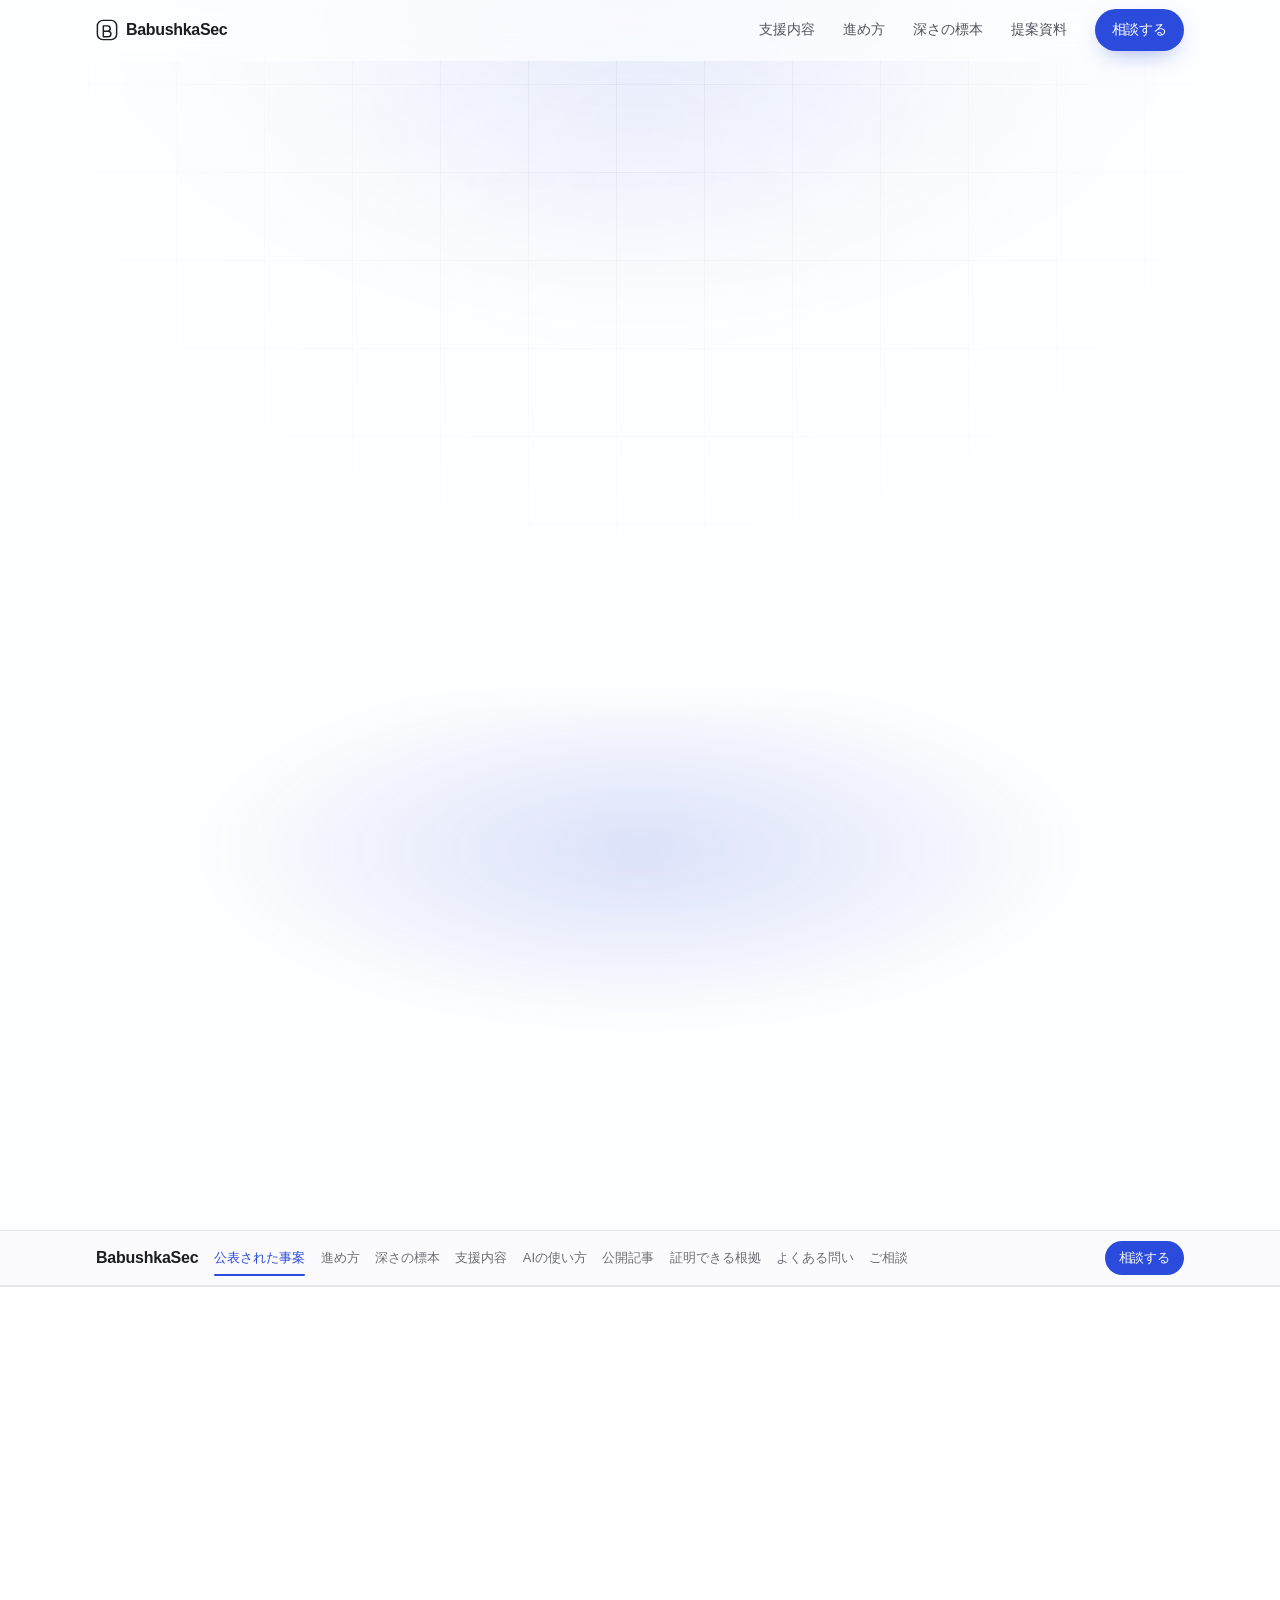
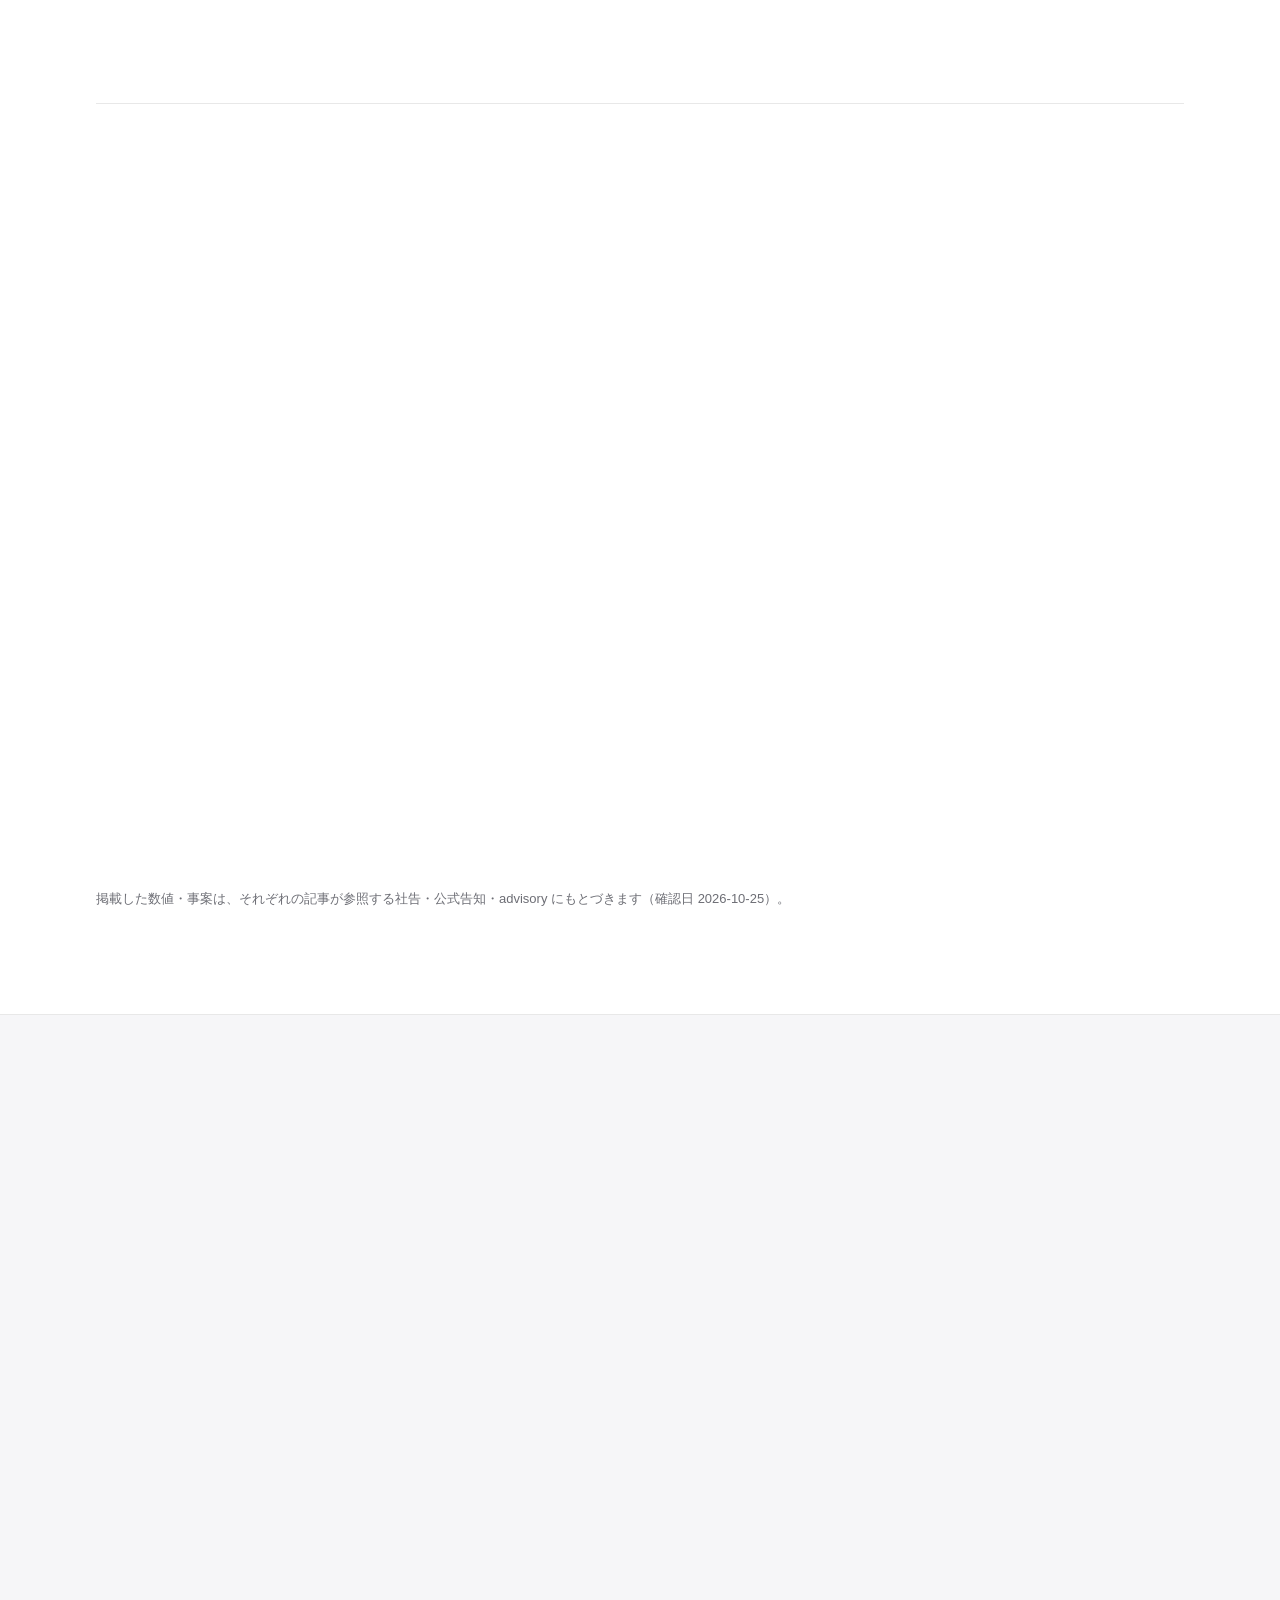
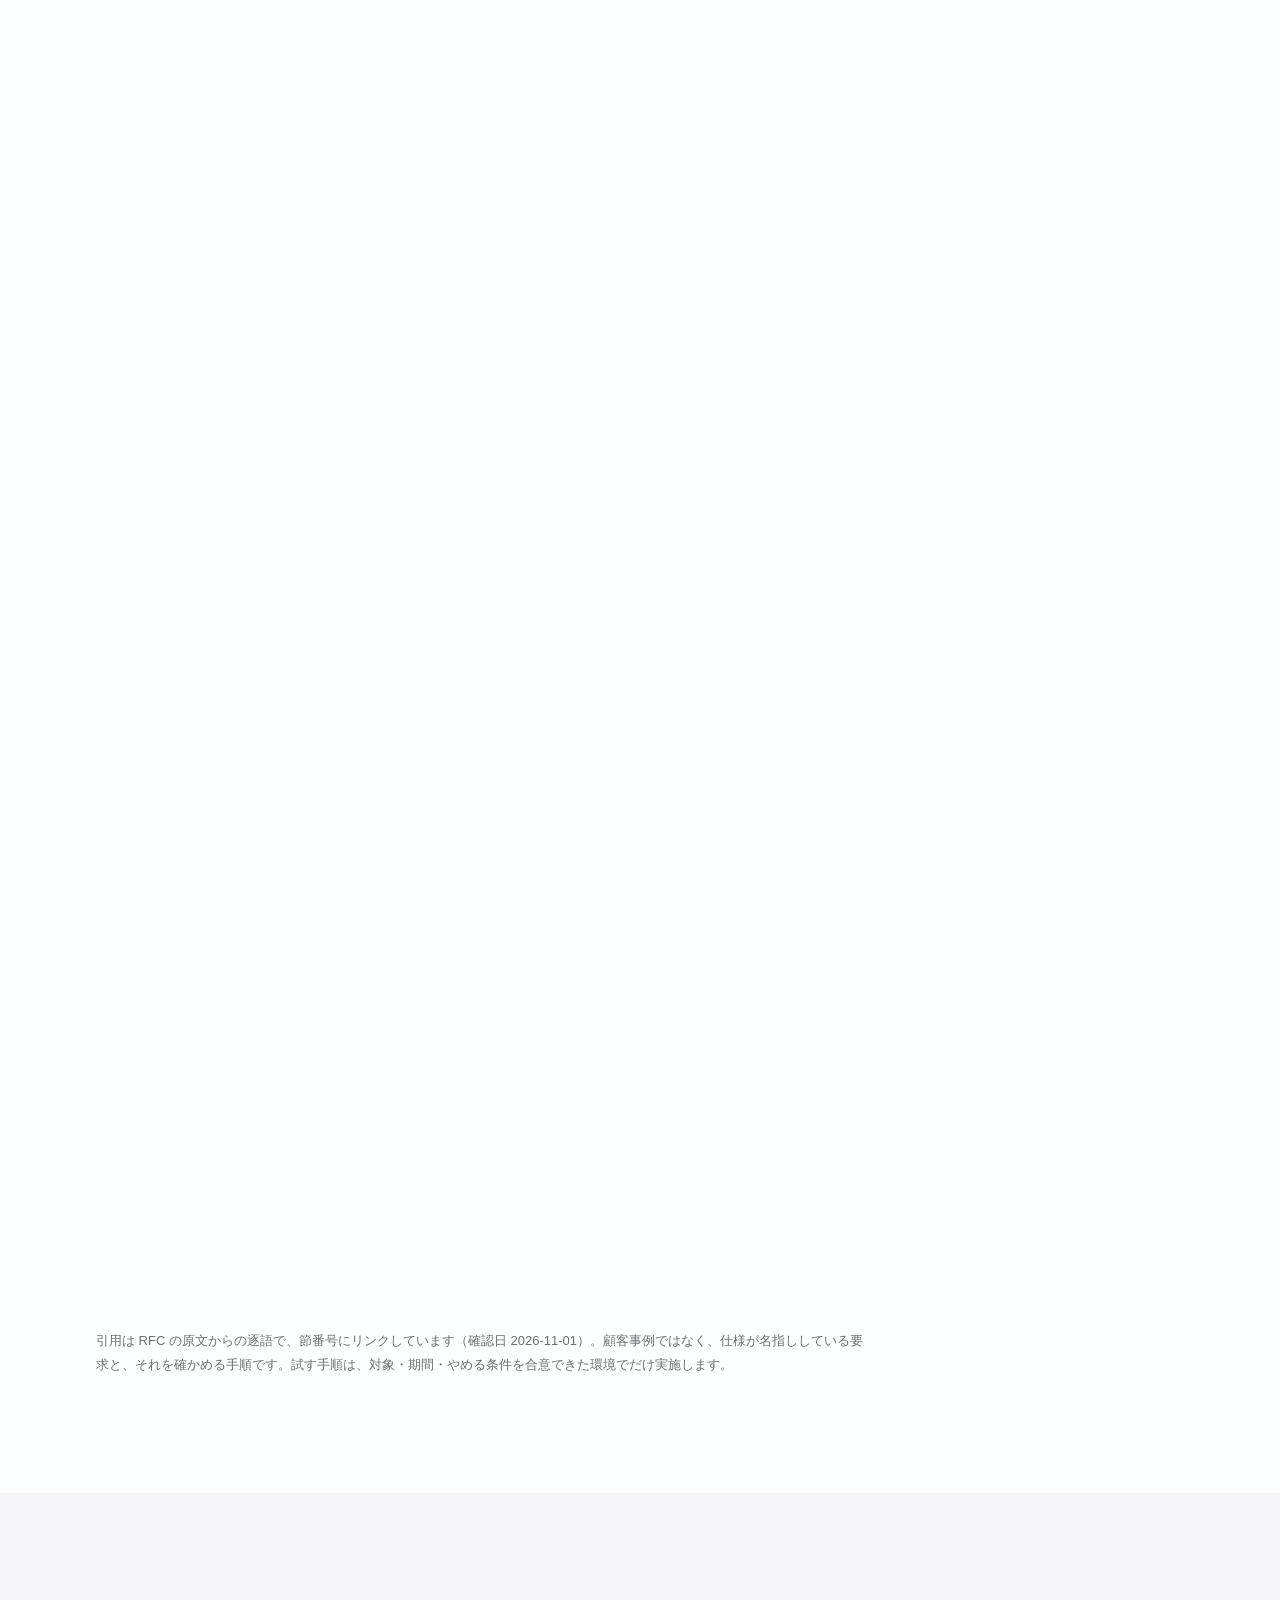
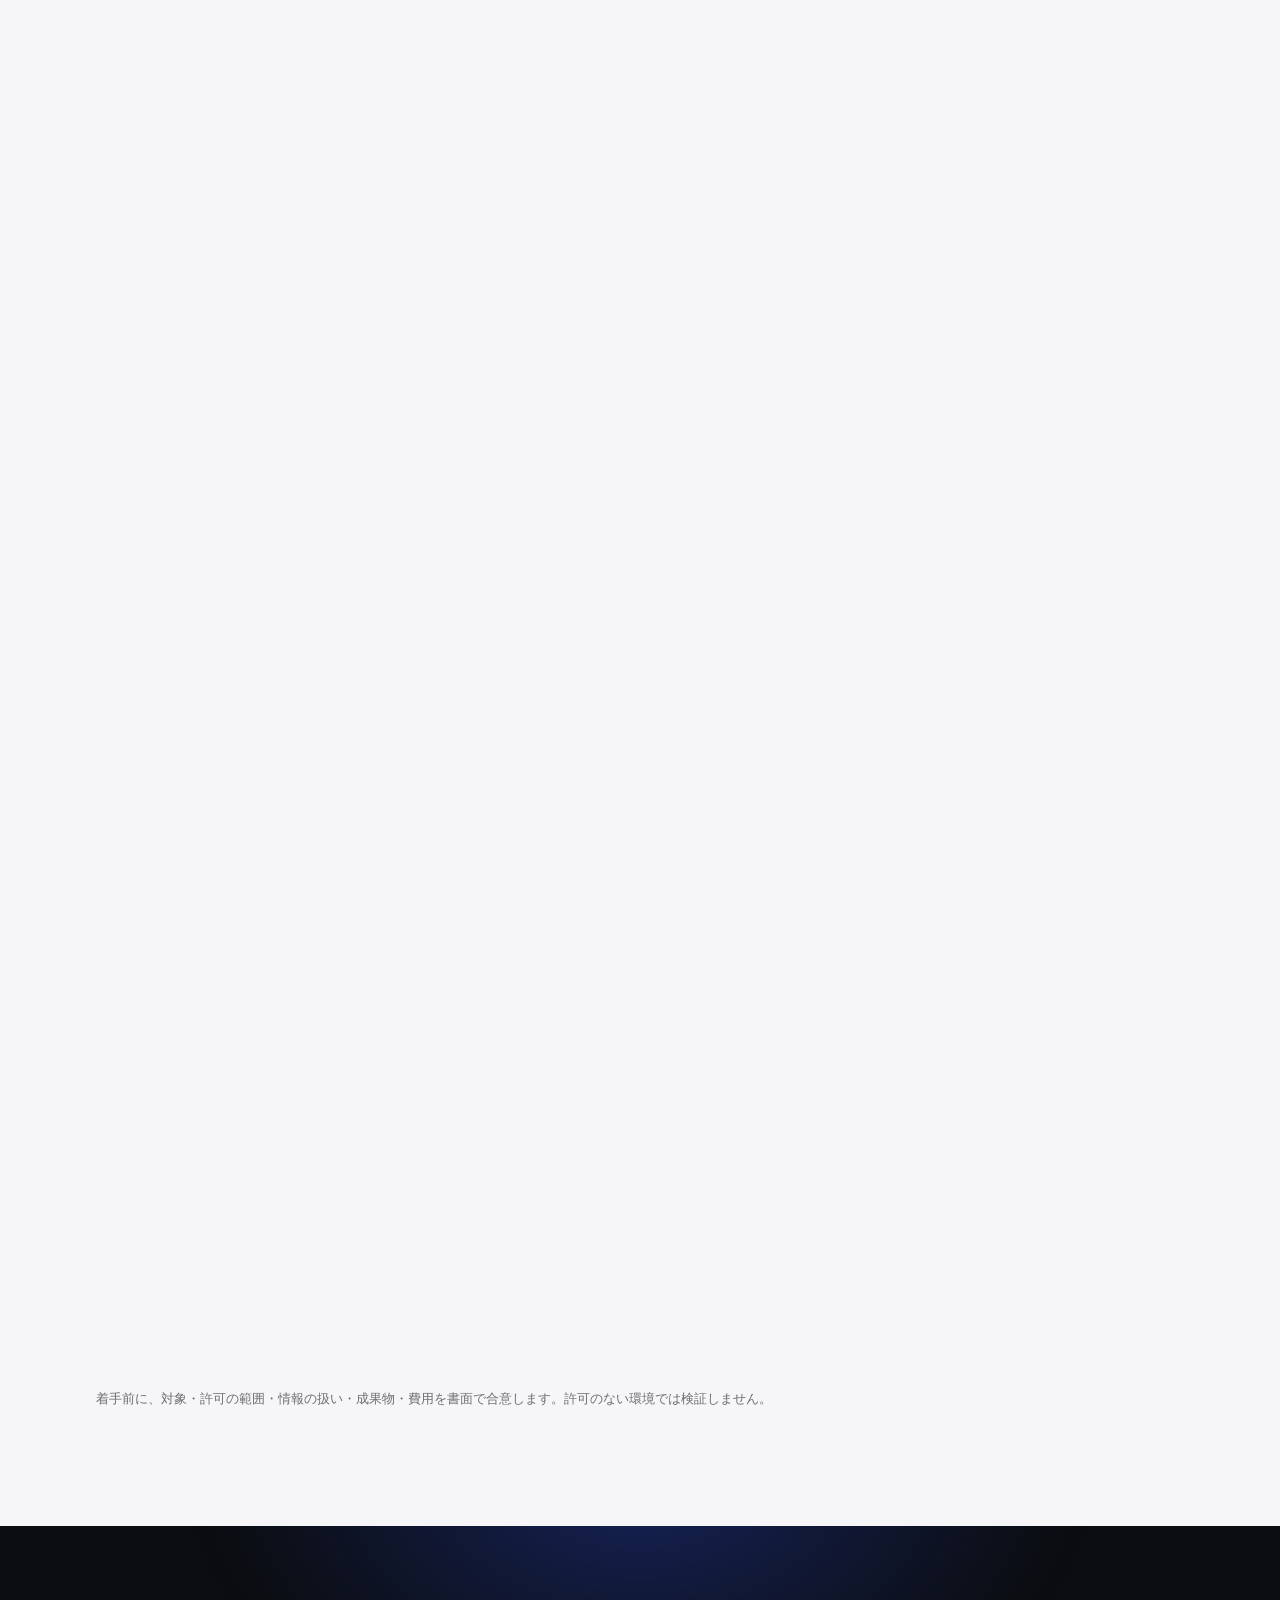
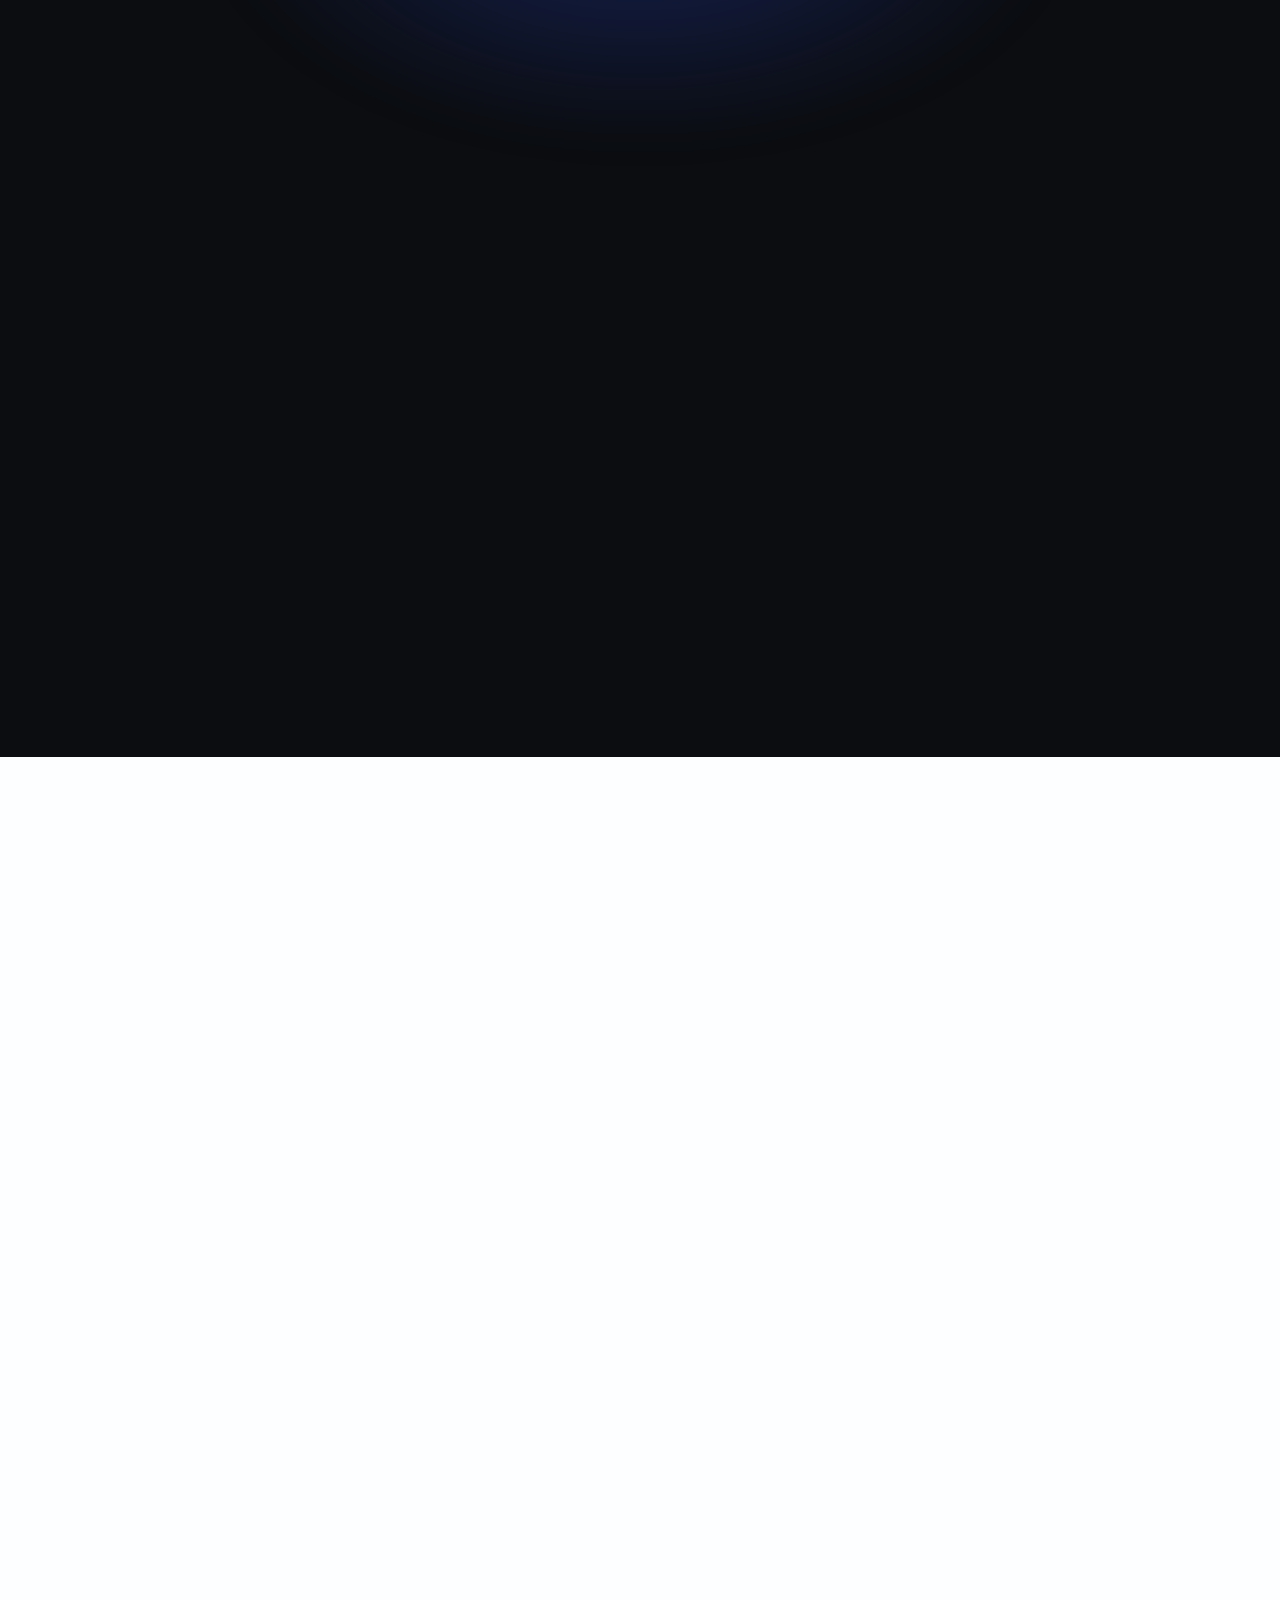
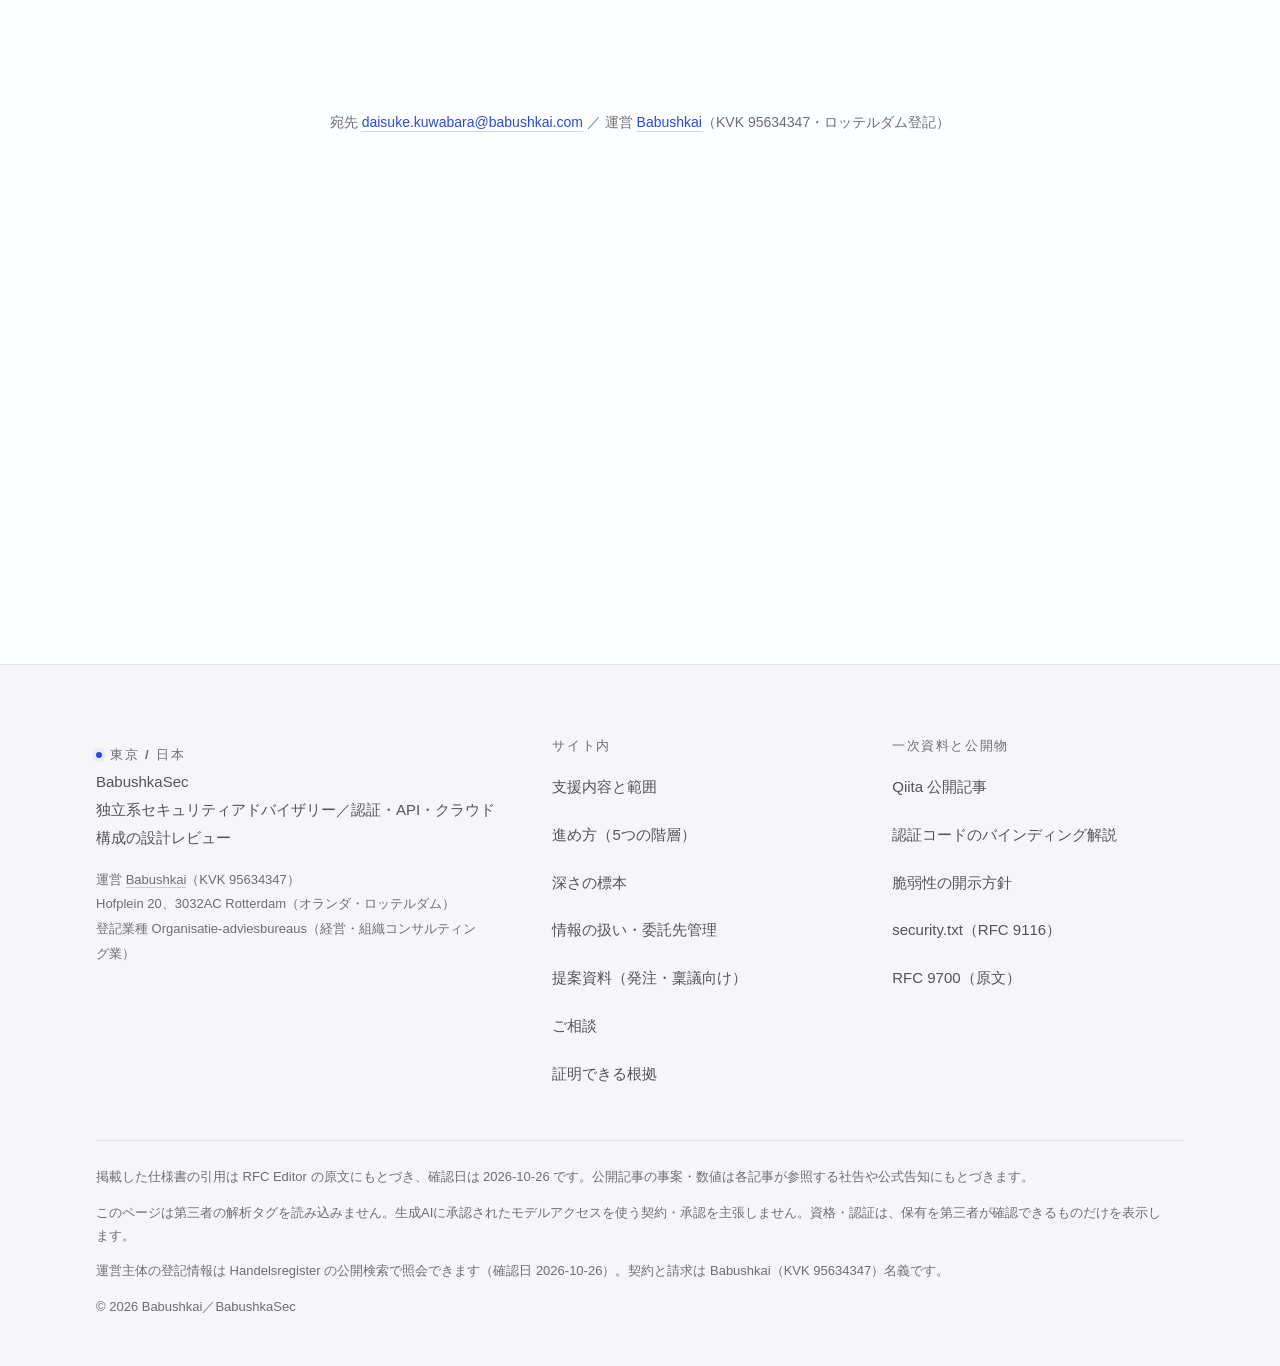
==== commit f31becf2: "Deploy aee6e57 from babushkai/security-advisory" ====
--- a/index.html
+++ b/index.html
@@ -1,4 +1,4 @@
-<!DOCTYPE html><html lang="ja"><head><meta charset="UTF-8"><meta name="viewport" content="width=device-width, initial-scale=1"><meta http-equiv="Content-Security-Policy" content="default-src 'self'; script-src 'self'; style-src 'self'; img-src 'self' data:; font-src 'self'; connect-src 'self'; object-src 'none'; base-uri 'self'; form-action 'none'"><meta name="referrer" content="strict-origin-when-cross-origin"><meta name="view-transition" content="same-origin"><title>BabushkaSec｜一次資料の、いちばん深い行まで。</title><meta name="description" content="東京の独立系セキュリティアドバイザリー。認証・API・クラウド構成の設計レビューを、公表資料・仕様書・設定・コード・実行結果の5階層に降りて、推測と確認を分けたまま届けます。"><link rel="canonical" href="https://security.babushkai.com/"><link rel="icon" href="/favicon.svg" type="image/svg+xml"><link rel="apple-touch-icon" href="/apple-touch-icon.png"><meta name="robots" content="noindex, nofollow"><meta property="og:type" content="website"><meta property="og:locale" content="ja_JP"><meta property="og:site_name" content="BabushkaSec"><meta property="og:title" content="BabushkaSec｜一次資料の、いちばん深い行まで。"><meta property="og:description" content="東京の独立系セキュリティアドバイザリー。認証・API・クラウド構成の設計レビューを、公表資料・仕様書・設定・コード・実行結果の5階層に降りて、推測と確認を分けたまま届けます。"><meta property="og:url" content="https://security.babushkai.com/"><meta property="og:image" content="https://security.babushkai.com/og/top.png"><meta property="og:image:width" content="1200"><meta property="og:image:height" content="630"><meta property="og:image:alt" content="BabushkaSec｜一次資料の、いちばん深い行まで。"><meta name="twitter:card" content="summary_large_image"><meta name="theme-color" content="#fdfeff"><!-- 構造化データ（JSON-LD は data block なので CSP の実行対象ではない）。値の組み立ては src/data/schema.ts --><script type="application/ld+json">{"@context":"https://schema.org","@graph":[{"@type":"ProfessionalService","@id":"https://security.babushkai.com/#organization","name":"BabushkaSec","legalName":"Babushkai","url":"https://security.babushkai.com/","description":"東京の独立系セキュリティアドバイザリー。認証・API・クラウド構成の設計レビューを、公表資料・仕様書・設定・コード・実行結果の5階層に降りて、推測と確認を分けたまま届けます。","email":"daisuke.kuwabara@babushkai.com","foundingDate":"2024-11","identifier":{"@type":"PropertyValue","propertyID":"オランダ商工会議所（Kamer van Koophandel）の Handelsregister の登記番号","value":"95634347"},"areaServed":{"@type":"Place","name":"東京 / 日本"},"sameAs":["https://qiita.com/emi_ndk"],"availableService":[{"@type":"Service","name":"アーキテクチャレビュー","description":"仕様書の意図と、実装された前提のズレを特定します。 手元に残るもの：判断サマリ（経営層向け・数ページ） / 階層別の論点一覧（根拠のリンク付き） / 優先順位つきの改善案と再検証の条件"},{"@type":"Service","name":"Web・API 実装レビュー","description":"「直せる形」で返すために、コードと挙動まで読みます。 手元に残るもの：論点ごとの根拠（設定値・コード位置・実行結果） / そのまま送れる再現手順と期待応答 / 修正方針と回帰テスト案"},{"@type":"Service","name":"継続アドバイザリー","description":"レビューで終わらせず、設計判断に残ります。 手元に残るもの：判断の根拠が残る合意記録 / 開いたままの論点リスト（次回に続く形で） / 四半期ごとの改善計画の更新"}]},{"@type":"WebSite","@id":"https://security.babushkai.com/#website","url":"https://security.babushkai.com/","name":"BabushkaSec","inLanguage":"ja","publisher":{"@id":"https://security.babushkai.com/#organization"}}]}</script><link rel="stylesheet" href="/_astro/style.DqUr0UtE.css"></head><body><a class="skip-link" href="#main">本文へ移動</a><header class="site-header"><div class="shell header-inner"><a class="brand" href="/" aria-label="BabushkaSec ホーム"><svg viewBox="0 0 24 24" aria-hidden="true" fill="none"><rect x="1.5" y="1.5" width="21" height="21" rx="6" stroke="currentColor" stroke-width="1.6"></rect><path d="M8 7.5h4.6a2.9 2.9 0 0 1 0 5.8H8V7.5Zm0 5.8h5.2a3.05 3.05 0 0 1 0 6.1H8v-6.1Z" stroke="currentColor" stroke-width="1.6" stroke-linejoin="round"></path></svg><span>BabushkaSec</span></a><nav class="primary-nav" aria-label="メインナビゲーション"><div class="nav-links"><a href="/services/">支援内容</a><a href="/#method">進め方</a><a href="/#depth">深さの標本</a><a href="/proposal/">提案資料</a></div><a class="btn btn-primary header-cta" href="/contact/">相談する</a></nav></div></header><main id="main"><section class="hero shell" aria-labelledby="hero-title"><p class="eyebrow" data-reveal><span class="dot" aria-hidden="true"></span>東京 / 日本・独立系セキュリティアドバイザリー</p><h1 id="hero-title" data-reveal data-step="1">一次資料の、<br>いちばん深い行まで。</h1><p class="lead" data-reveal data-step="2">認証とAPIのレビューは、上から眺める作業ではなく、降りていく作業です。公表資料から仕様書、設定、コード、実行結果へ。渡すのは判断サマリと論点一覧、再現手順つきの修正方針まで。確認できた事実と仮説は、分けたまま届けます。</p><div class="hero-actions" data-reveal data-step="3"><a class="btn btn-primary btn-lg" href="/contact/">相談する</a><a class="btn btn-quiet btn-lg" href="#depth">深さの標本を見る<svg class="arrow" viewBox="0 0 24 24" fill="none" aria-hidden="true"><path d="M5 12h14m-6-7 7 7-7 7" stroke="currentColor" stroke-width="1.8" stroke-linecap="round" stroke-linejoin="round"></path></svg></a></div><ul class="hero-meta" data-reveal data-step="4"><li class="chip">OAuth 2.0 / OIDC</li><li class="chip">Web・API 設計</li><li class="chip">クラウド構成</li><li class="chip chip-mono">RFC / BCP を原文で</li></ul><div class="artifact-wrap"><div class="artifact-glow" aria-hidden="true"></div><figure class="artifact" data-reveal data-step="2"><div class="artifact-bar"><span class="lights" aria-hidden="true"><i></i><i></i><i></i></span><span class="chip chip-mono">RFC 9700 §2.1.1</span><span>Authorization Code Grant</span></div><div class="artifact-body"><blockquote class="spec-quote">If a client sends a valid PKCE code_challenge parameter in the authorization request, the authorization server <mark>MUST enforce the correct usage of code_verifier</mark> at the token endpoint.</blockquote><dl class="test-panel"><div class="test-row"><dt>REQUEST</dt><dd>正しい認可コード ／ 対応しない verifier</dd></div><div class="test-row"><dt>EXPECTED</dt><dd><span class="chip chip-reject">REJECT</span> トークンを発行しない</dd></div><div class="test-row"><dt>EVIDENCE</dt><dd>応答コードとサーバログの残り方</dd></div></dl></div><figcaption class="visually-hidden">RFC 9700 の要求文と、それを検証する負のテストの組み立て例</figcaption></figure></div></section><nav class="rail" aria-label="このページの章"><div class="rail-inner"><ol class="rail-links"><li><a href="#signals">公表された事案</a></li><li><a href="#method">進め方</a></li><li><a href="#depth">深さの標本</a></li><li><a href="#services">支援内容</a></li><li><a href="#ai">AIの使い方</a></li><li><a href="#writing">公開記事</a></li><li><a href="#trust">証明できる根拠</a></li><li><a href="#faq">よくある問い</a></li><li><a href="#contact">ご相談</a></li></ol></div><span class="rail-progress" aria-hidden="true"></span></nav><section id="signals" class="band section-tight" aria-labelledby="signals-title"><div class="shell"><div class="section-head"><p class="eyebrow" data-reveal><span class="dot" aria-hidden="true"></span>01 / Signals</p><h2 id="signals-title" data-reveal data-step="1">インシデントは、<br>公表された瞬間から入力になる。</h2><p class="lead measure" data-reveal data-step="2">社名や件数を並べることは、目的ではありません。何が壊れて、どの階層で防げたのか。公表された事案を、設計の問いに戻して読んでいます。</p></div><div class="ledger"><a class="ledger-row" href="https://qiita.com/emi_ndk/items/09d1a32bc293584815b5" target="_blank" rel="noopener noreferrer" data-reveal data-step="1"><p class="ledger-date"><time datetime="2026-10-23">2026.10.23</time></p><div class="ledger-main"><h3>焼肉きんぐ・ローソン・カプコン。相次ぐ漏えいを社名一覧で読む</h3><p>各社の公表資料をもとに、登録数に対する割合と利用者側の行動まで整理。</p></div><p class="ledger-metric">約1,079万件<br><span class="chip">個人情報漏えい</span></p><svg class="ledger-arrow" viewBox="0 0 24 24" fill="none" aria-hidden="true"><path d="M5 12h14m-6-7 7 7-7 7" stroke="currentColor" stroke-width="1.8" stroke-linecap="round" stroke-linejoin="round"></path></svg></a><a class="ledger-row" href="https://qiita.com/emi_ndk/items/503d8fc11a63f2c9453d" target="_blank" rel="noopener noreferrer" data-reveal data-step="2"><p class="ledger-date"><time datetime="2026-10-22">2026.10.22</time></p><div class="ledger-main"><h3>PHP本体に認証不要RCE「PHP2Shell」</h3><p>アプリを更新しても残る、ランタイム側の話。対象バージョンの読み方を解説。</p></div><p class="ledger-metric">CVSS v4.0 9系<br><span class="chip">RCE</span></p><svg class="ledger-arrow" viewBox="0 0 24 24" fill="none" aria-hidden="true"><path d="M5 12h14m-6-7 7 7-7 7" stroke="currentColor" stroke-width="1.8" stroke-linecap="round" stroke-linejoin="round"></path></svg></a><a class="ledger-row" href="https://qiita.com/emi_ndk/items/0aac69d8a962d2413d9d" target="_blank" rel="noopener noreferrer" data-reveal data-step="3"><p class="ledger-date"><time datetime="2026-05-24">2026.05.24</time></p><div class="ledger-main"><h3>公開されているAIサービスを100万台スキャンした結果</h3><p>自分たちの運用が、外からどう見えているか。推測ではなく計測で示す。</p></div><p class="ledger-metric">100万台<br><span class="chip">インターネット調査</span></p><svg class="ledger-arrow" viewBox="0 0 24 24" fill="none" aria-hidden="true"><path d="M5 12h14m-6-7 7 7-7 7" stroke="currentColor" stroke-width="1.8" stroke-linecap="round" stroke-linejoin="round"></path></svg></a><a class="ledger-row" href="https://qiita.com/emi_ndk/items/8e6607a09cb8ff86c298" target="_blank" rel="noopener noreferrer" data-reveal data-step="4"><p class="ledger-date"><time datetime="2026-05-03">2026.05.03</time></p><div class="ledger-main"><h3>Cursor に「git clone」するだけで端末が乗っ取られる脆弱性</h3><p>信頼の境界が「リポジトリ」にずれていた話。IDE時代の脅威モデル。</p></div><p class="ledger-metric">CVSS 9.9<br><span class="chip">開発ツール</span></p><svg class="ledger-arrow" viewBox="0 0 24 24" fill="none" aria-hidden="true"><path d="M5 12h14m-6-7 7 7-7 7" stroke="currentColor" stroke-width="1.8" stroke-linecap="round" stroke-linejoin="round"></path></svg></a><a class="ledger-row" href="https://qiita.com/emi_ndk/items/2332ff5c93e63ab736ad" target="_blank" rel="noopener noreferrer" data-reveal data-step="4"><p class="ledger-date"><time datetime="2026-03-25">2026.03.25</time></p><div class="ledger-main"><h3>LiteLLM が乗っ取られ、インストールだけで認証情報が抜かれた</h3><p>依存関係の1つが、会社の境界になる。公開パッケージの点検手順へ落とす。</p></div><p class="ledger-metric">月間9,500万DL<br><span class="chip">サプライチェーン</span></p><svg class="ledger-arrow" viewBox="0 0 24 24" fill="none" aria-hidden="true"><path d="M5 12h14m-6-7 7 7-7 7" stroke="currentColor" stroke-width="1.8" stroke-linecap="round" stroke-linejoin="round"></path></svg></a><a class="ledger-row" href="https://qiita.com/emi_ndk/items/bf3b5f0f3eef99a4d124" target="_blank" rel="noopener noreferrer" data-reveal data-step="4"><p class="ledger-date"><time datetime="2026-02-15">2026.02.15</time></p><div class="ledger-main"><h3>AIエージェント配布物の実態と、史上最悪級のサプライチェーン攻撃</h3><p>「動くものを入れる」こと自体がリスクになる時代の受け入れ基準。</p></div><p class="ledger-metric">12%がマルウェア<br><span class="chip">サプライチェーン</span></p><svg class="ledger-arrow" viewBox="0 0 24 24" fill="none" aria-hidden="true"><path d="M5 12h14m-6-7 7 7-7 7" stroke="currentColor" stroke-width="1.8" stroke-linecap="round" stroke-linejoin="round"></path></svg></a></div><p class="footnote">掲載した数値・事案は、それぞれの記事が参照する社告・公式告知・advisory にもとづきます（確認日 2026-10-25）。</p></div></section><section id="method" class="section" aria-labelledby="method-title"><div class="shell"><div class="section-head"><p class="eyebrow" data-reveal><span class="dot" aria-hidden="true"></span>02 / Method</p><h2 id="method-title" data-reveal data-step="1">5つの階層を、<br>順番に降りていく。</h2><p class="lead measure" data-reveal data-step="2">「レビュー」の実力は、どこで止まるかで決まります。私たちは上から順に降りていき、各層で得られたものだけを材料にします。</p></div><div class="deck"><article class="layer-card" data-reveal><div><p class="layer-index">01 / 05</p><h3>公表資料</h3><p class="layer-en">Primary notice</p></div><div><p>社告・再発防止策・監督官庁の資料。何が「公表された事実」で、何が報道ベースかを最初に切り分けます。</p><p>ここが曖昧な指摘は、経営層への説明で必ず崩れます。</p></div></article><article class="layer-card" data-reveal><div><p class="layer-index">02 / 05</p><h3>仕様書・BCP</h3><p class="layer-en">RFC / BCP</p></div><div><p>RFC と Security Best Current Practice を原文で読み、MUST の範囲と、仕様が沈黙している箇所を分けます。</p><p>「推奨」を「必須」として渡さないことが、実装チームの信頼につながります。</p></div></article><article class="layer-card" data-reveal><div><p class="layer-index">03 / 05</p><h3>設定</h3><p class="layer-en">Configuration</p></div><div><p>ライブラリの既定値、プロキシ、CORS、Cookie、トークン有効期間。仕様が及ばない判断は設定に宿ります。</p><p>同じコードでも、設定だけで防御が反転する箇所を特定します。</p></div></article><article class="layer-card" data-reveal><div><p class="layer-index">04 / 05</p><h3>コード</h3><p class="layer-en">Implementation</p></div><div><p>検証の分岐が本当に効いているか。ミドルウェアの順序と、例外経路でのバイパスまで確認します。</p><p>「入っている」ことと「効いている」ことは、別の話です。</p></div></article><article class="layer-card" data-reveal><div><p class="layer-index">05 / 05</p><h3>実行結果</h3><p class="layer-en">Observed behaviour</p></div><div><p>拒否されるはずの要求を、実際に送って確かめます。期待した応答とログの残りが証拠になります。</p><p>許可された環境で、合意した期間だけ。ここを超えないことが前提です。</p></div></article></div></div></section><section id="depth" class="section" aria-labelledby="depth-title"><div class="shell"><div class="section-head"><p class="eyebrow" data-reveal><span class="dot" aria-hidden="true"></span>03 / Depth</p><h2 id="depth-title" data-reveal data-step="1">仕様の一行を、<br>検証できる問いに変える。</h2><p class="lead measure" data-reveal data-step="2">レビューの一場面を、そのまま6つ置いています。原文の要求・どこを見るか・何を送るか・何が起きるべきか。この順で読める形で渡します。</p></div><div data-reveal data-step="3"><details class="fold" open><summary><span class="chip chip-mono">OAuth 2.0</span><span class="fold-question">認可コードは、認可を始めた要求と結び付いていますか。</span><svg class="chevron" viewBox="0 0 24 24" fill="none" aria-hidden="true"><path d="m6 9 6 6 6-6" stroke="currentColor" stroke-width="1.8" stroke-linecap="round"></path></svg></summary><div class="fold-body"><blockquote class="fold-quote"><p class="spec-quote">If a client sends a valid PKCE code_challenge parameter in the authorization request, the authorization server MUST enforce the correct usage of code_verifier at the token endpoint.</p><p class="fold-translation">認可要求で有効な code_challenge を受け取った場合、認可サーバはトークンエンドポイントで code_verifier の正しい利用を強制しなければならない。</p><cite class="fold-cite"><a href="https://www.rfc-editor.org/rfc/rfc9700.html#section-2.1.1" target="_blank" rel="noopener noreferrer">RFC 9700 §2.1.1 — Authorization Code Grant<svg class="arrow" viewBox="0 0 24 24" fill="none" aria-hidden="true"><path d="M5 12h14m-6-7 7 7-7 7" stroke="currentColor" stroke-width="1.8" stroke-linecap="round" stroke-linejoin="round"></path></svg></a></cite></blockquote><div class="fold-grid"><div class="fold-cell"><h3>どこを見る</h3><p>認可要求で code_challenge を記録し、トークン交換時に照合している箇所。S256 以外の challenge_method を受け付けていないかも同時に確認します。</p></div><div class="fold-cell"><h3>何を送る</h3><p>正しい認可コードに対して、対応しない code_verifier を送る。</p></div><div class="fold-cell"><h3>何が起きるべきか</h3><p>トークンを発行せず拒否する。ログには利用可能な範囲で拒否理由が残る。</p></div></div><p class="fold-note">「PKCE を有効にした」だけでは結論になりません。検証が効いているかを、下向き攻撃（challenge なしの要求で verifier だけ送る）のケースまで含めて確かめます。<a class="btn btn-quiet" href="/notes/oauth-authorization-code/">この1件を、最後まで掘った解説を読む<svg class="arrow" viewBox="0 0 24 24" fill="none" aria-hidden="true"><path d="M5 12h14m-6-7 7 7-7 7" stroke="currentColor" stroke-width="1.8" stroke-linecap="round" stroke-linejoin="round"></path></svg></a></p></div></details><details class="fold"><summary><span class="chip chip-mono">OAuth 2.0</span><span class="fold-question">リダイレクトURIは、事前登録値と完全一致で比較されていますか。</span><svg class="chevron" viewBox="0 0 24 24" fill="none" aria-hidden="true"><path d="m6 9 6 6 6-6" stroke="currentColor" stroke-width="1.8" stroke-linecap="round"></path></svg></summary><div class="fold-body"><blockquote class="fold-quote"><p class="spec-quote">When comparing client redirection URIs against pre-registered URIs, authorization servers MUST utilize exact string matching except for port numbers in localhost redirection URIs of native apps.</p><p class="fold-translation">クライアントのリダイレクトURIを事前登録済みのURIと比較するとき、ネイティブアプリの localhost リダイレクトURIのポート番号を除き、認可サーバは完全一致による照合を用いなければならない。</p><cite class="fold-cite"><a href="https://www.rfc-editor.org/rfc/rfc9700.html#section-2.1" target="_blank" rel="noopener noreferrer">RFC 9700 §2.1 — Protecting Redirect-Based Flows<svg class="arrow" viewBox="0 0 24 24" fill="none" aria-hidden="true"><path d="M5 12h14m-6-7 7 7-7 7" stroke="currentColor" stroke-width="1.8" stroke-linecap="round" stroke-linejoin="round"></path></svg></a></cite></blockquote><div class="fold-grid"><div class="fold-cell"><h3>どこを見る</h3><p>部分一致・プレフィックス一致・ワイルドカードを許している登録運用。開かれたリダイレクタがクライアント側に残っていないかも見ます。</p></div><div class="fold-cell"><h3>何を送る</h3><p>登録済みのパスの前置部分に一致する、別の経路やサブドメインへ向かうURIを認可要求に使う。</p></div><div class="fold-cell"><h3>何が起きるべきか</h3><p>認可画面を進めず、redirect_uri は無効として拒否する。</p></div></div><p class="fold-note">「自社ドメインなら許す」という運用は、ここで壊れます。仕様は例外を1つしか挙げていない、という話を根拠にできます。</p></div></details><details class="fold"><summary><span class="chip chip-mono">OAuth 2.0</span><span class="fold-question">リフレッシュトークンを更新したあとも、古いほうが使えたままになっていませんか。</span><svg class="chevron" viewBox="0 0 24 24" fill="none" aria-hidden="true"><path d="m6 9 6 6 6-6" stroke="currentColor" stroke-width="1.8" stroke-linecap="round"></path></svg></summary><div class="fold-body"><blockquote class="fold-quote"><p class="spec-quote">Refresh tokens for public clients MUST be sender-constrained or use refresh token rotation as described in Section 4.14.</p><p class="fold-translation">public client のリフレッシュトークンは、送信者に紐付けるか、4.14 節に述べるローテーションを使わなければならない。</p><cite class="fold-cite"><a href="https://www.rfc-editor.org/rfc/rfc9700.html#section-2.2.2" target="_blank" rel="noopener noreferrer">RFC 9700 §2.2.2 — Refresh Tokens<svg class="arrow" viewBox="0 0 24 24" fill="none" aria-hidden="true"><path d="M5 12h14m-6-7 7 7-7 7" stroke="currentColor" stroke-width="1.8" stroke-linecap="round" stroke-linejoin="round"></path></svg></a></cite></blockquote><div class="fold-grid"><div class="fold-cell"><h3>どこを見る</h3><p>リフレッシュ応答で返した新しい値だけを受理しているか。旧値の受理を取り消す処理があるか。保存先（ブラウザ側ストレージ）はどこか。</p></div><div class="fold-cell"><h3>何を送る</h3><p>リフレッシュの前後で得た2本のトークンを、それぞれ使ってアクセストークンを取りに行く。</p></div><div class="fold-cell"><h3>何が起きるべきか</h3><p>古いほうは拒否する。再利用を検知したら、その系統のトークンをまとめて失効させる。</p></div></div><p class="fold-note">SPA やネイティブアプリ（client secret を持てない側）で、更新しても古いリフレッシュトークンが生きたままだと、端末かブラウザを盗まれた時点で有効期限の切れない鍵になります。仕様が認めるのは、送信者への紐付けかローテーションの二択です。</p></div></details><details class="fold"><summary><span class="chip chip-mono">OAuth 2.0</span><span class="fold-question">認可の直後のページが、外部のリソースを読みに行っていませんか。</span><svg class="chevron" viewBox="0 0 24 24" fill="none" aria-hidden="true"><path d="m6 9 6 6 6-6" stroke="currentColor" stroke-width="1.8" stroke-linecap="round"></path></svg></summary><div class="fold-body"><blockquote class="fold-quote"><p class="spec-quote">The page rendered as a result of the OAuth authorization response and the authorization endpoint SHOULD NOT include third-party resources or links to external sites.</p><p class="fold-translation">認可の応答の結果として描画されるページと認可エンドポイントは、第三者のリソースや外部サイトへのリンクを含めるべきではない。</p><cite class="fold-cite"><a href="https://www.rfc-editor.org/rfc/rfc9700.html#section-4.2.4" target="_blank" rel="noopener noreferrer">RFC 9700 §4.2.4 — Countermeasures<svg class="arrow" viewBox="0 0 24 24" fill="none" aria-hidden="true"><path d="M5 12h14m-6-7 7 7-7 7" stroke="currentColor" stroke-width="1.8" stroke-linecap="round" stroke-linejoin="round"></path></svg></a></cite></blockquote><div class="fold-grid"><div class="fold-cell"><h3>どこを見る</h3><p>認可応答の応答ヘッダー。そのページが読む外部ドメイン。コードをクエリで受けたあとの画面遷移（書き換え前に残る URL）。</p></div><div class="fold-cell"><h3>何を送る</h3><p>認可応答の Referrer-Policy を読み、そのページが発火させる外部要求を実際に数える（許可された環境で）。</p></div><div class="fold-cell"><h3>何が起きるべきか</h3><p>no-referrer か same-origin が効いていて、認可の直後の応答に外部読み込みが残らない。</p></div></div><p class="fold-note">コールバック後に解析タグ・CDN・favicon を読むと、その要求の Referer に認可コードを載せた URL が乗ります。Referrer-Policy を置いていない応答は、ここで素で漏れます。</p></div></details><details class="fold"><summary><span class="chip chip-mono">JWT</span><span class="fold-question">署名が正しい別用途のトークンを、受け入れていませんか。</span><svg class="chevron" viewBox="0 0 24 24" fill="none" aria-hidden="true"><path d="m6 9 6 6 6-6" stroke="currentColor" stroke-width="1.8" stroke-linecap="round"></path></svg></summary><div class="fold-body"><blockquote class="fold-quote"><p class="spec-quote">the relying party or application MUST validate the audience value, and if the audience value is not present or not associated with the recipient, it MUST reject the JWT.</p><p class="fold-translation">信頼する側（リライングパーティ）またはアプリケーションは aud の値を検証しなければならず、aud が存在しない場合や受け手と関連付けられない場合は、その JWT を拒否しなければならない。</p><cite class="fold-cite"><a href="https://www.rfc-editor.org/rfc/rfc8725.html#section-3.9" target="_blank" rel="noopener noreferrer">RFC 8725 §3.9 — Use and Validate Audience<svg class="arrow" viewBox="0 0 24 24" fill="none" aria-hidden="true"><path d="M5 12h14m-6-7 7 7-7 7" stroke="currentColor" stroke-width="1.8" stroke-linecap="round" stroke-linejoin="round"></path></svg></a></cite></blockquote><div class="fold-grid"><div class="fold-cell"><h3>どこを見る</h3><p>署名検証と iss チェックの後に、aud をこの API の値と照合しているか。内部API間でトークンが流れ込んでいないかをあわせて確認します。</p></div><div class="fold-cell"><h3>何を送る</h3><p>署名も issuer も正しいが、別のサービス向けに発行されたトークンを送る。</p></div><div class="fold-cell"><h3>何が起きるべきか</h3><p>認証情報として受け入れず、保護対象へのアクセスを拒否する。</p></div></div><p class="fold-note">「署名が通った」は検証の途中経過でしかありません。用途の境界まで確かめて初めて合格と呼べます。</p></div></details><details class="fold"><summary><span class="chip chip-mono">HTTP</span><span class="fold-question">タイムアウト後の再送で、注文は二重になりませんか。</span><svg class="chevron" viewBox="0 0 24 24" fill="none" aria-hidden="true"><path d="m6 9 6 6 6-6" stroke="currentColor" stroke-width="1.8" stroke-linecap="round"></path></svg></summary><div class="fold-body"><blockquote class="fold-quote"><p class="spec-quote">Of the request methods defined by this specification, PUT, DELETE, and safe request methods are idempotent.</p><p class="fold-translation">この仕様が定義する要求メソッドのうち、冪等なのは PUT、DELETE、および安全な要求メソッドである。</p><cite class="fold-cite"><a href="https://www.rfc-editor.org/rfc/rfc9110.html#section-9.2.2" target="_blank" rel="noopener noreferrer">RFC 9110 §9.2.2 — Idempotent Methods<svg class="arrow" viewBox="0 0 24 24" fill="none" aria-hidden="true"><path d="M5 12h14m-6-7 7 7-7 7" stroke="currentColor" stroke-width="1.8" stroke-linecap="round" stroke-linejoin="round"></path></svg></a></cite></blockquote><div class="fold-grid"><div class="fold-cell"><h3>どこを見る</h3><p>POST の再送が起きたときに業務処理を一度に束縛する識別子と、その一意性・有効期間・同時実行の扱い。</p></div><div class="fold-cell"><h3>何を送る</h3><p>応答を読む前に同じ業務要求を再送する。同時に2本流すケースも入れる。</p></div><div class="fold-cell"><h3>何が起きるべきか</h3><p>合意した業務仕様に従い、同じ注文を二重に作成しない。</p></div></div><p class="fold-note">注意すべきは逆方向です。HTTP は冪等の作り方を規定しないので、キー方式の選択は事業設計の話になります。ここを仕様側のせいにして放置している実装をよく見ます。</p></div></details></div><p class="footnote">引用は RFC の原文からの逐語で、節番号にリンクしています（確認日 2026-11-01）。顧客事例ではなく、仕様が名指ししている要求と、それを確かめる手順です。試す手順は、対象・期間・やめる条件を合意できた環境でだけ実施します。</p></div></section><section id="services" class="section" aria-labelledby="services-title"><div class="shell"><div class="section-head"><p class="eyebrow" data-reveal><span class="dot" aria-hidden="true"></span>04 / Services</p><h2 id="services-title" data-reveal data-step="1">指摘ではなく、<br>判断と手順を納品する。</h2><p class="lead measure" data-reveal data-step="2">経営層が意思決定できる要約と、実装チームがそのまま動ける手順を、同じ成果物の中に分けて書きます。</p></div><div class="grid-cards" data-reveal data-step="3"><a class="card card-pad service" href="/services/#design-review"><p class="service-no">01 / 提案資料の Offer A</p><h3>アーキテクチャレビュー</h3><p>仕様書の意図と、実装された前提のズレを特定します。</p><ul><li>OAuth / OIDC のフローとトークン設計</li><li>テナント・組織境界と権限モデル</li><li>信頼境界とデータフローの脅威モデリング</li></ul><dl class="service-spec"><div><dt>手元に残るもの</dt><dd><ul class="service-artifacts"><li>判断サマリ（経営層向け・数ページ）</li><li>階層別の論点一覧（根拠のリンク付き）</li><li>優先順位つきの改善案と再検証の条件</li></ul></dd></div><div><dt>誰が読むか</dt><dd>経営層と設計者</dd></div></dl><p class="service-output"><b>報告書の構成</b>リスクの整理 / 設計上の論点 / 優先順位つきの改善案</p><p class="service-output"><b>目安</b>10–20人日（目安）・4–6週間</p><span class="row-link">範囲と含まないものを仕様で見る<svg class="arrow" viewBox="0 0 24 24" fill="none" aria-hidden="true"><path d="M5 12h14m-6-7 7 7-7 7" stroke="currentColor" stroke-width="1.8" stroke-linecap="round" stroke-linejoin="round"></path></svg></span></a><a class="card card-pad service" href="/services/#implementation-review"><p class="service-no">02 / 提案資料の Offer B</p><h3>Web・API 実装レビュー</h3><p>「直せる形」で返すために、コードと挙動まで読みます。</p><ul><li>合意した範囲のコード・設定・ログの読解</li><li>拒否すべき条件（負のケース）の具体化</li><li>修正後に何を再検証するかまで明記</li></ul><dl class="service-spec"><div><dt>手元に残るもの</dt><dd><ul class="service-artifacts"><li>論点ごとの根拠（設定値・コード位置・実行結果）</li><li>そのまま送れる再現手順と期待応答</li><li>修正方針と回帰テスト案</li></ul></dd></div><div><dt>誰が読むか</dt><dd>実装チームが主、経営層は要約だけ</dd></div></dl><p class="service-output"><b>報告書の構成</b>根拠 / 確認手順 / 修正方針 / 回帰テスト案</p><p class="service-output"><b>目安</b>5–15人日（目安）・2–4週間</p><span class="row-link">範囲と含まないものを仕様で見る<svg class="arrow" viewBox="0 0 24 24" fill="none" aria-hidden="true"><path d="M5 12h14m-6-7 7 7-7 7" stroke="currentColor" stroke-width="1.8" stroke-linecap="round" stroke-linejoin="round"></path></svg></span></a><a class="card card-pad service" href="/services/#advisory"><p class="service-no">03 / 提案資料の Offer C</p><h3>継続アドバイザリー</h3><p>レビューで終わらせず、設計判断に残ります。</p><ul><li>設計・リリース前のセカンドオピニオン</li><li>指摘の選別と優先順位づけの支援</li><li>インシデント時の影響範囲切り分け相談</li></ul><dl class="service-spec"><div><dt>手元に残るもの</dt><dd><ul class="service-artifacts"><li>判断の根拠が残る合意記録</li><li>開いたままの論点リスト（次回に続く形で）</li><li>四半期ごとの改善計画の更新</li></ul></dd></div><div><dt>誰が読むか</dt><dd>設計に常に関わる人</dd></div></dl><p class="service-output"><b>報告書の構成</b>合意記録 / 判断の根拠 / 改善計画の更新</p><p class="service-output"><b>目安</b>月8–16時間（目安）・3か月単位</p><span class="row-link">範囲と含まないものを仕様で見る<svg class="arrow" viewBox="0 0 24 24" fill="none" aria-hidden="true"><path d="M5 12h14m-6-7 7 7-7 7" stroke="currentColor" stroke-width="1.8" stroke-linecap="round" stroke-linejoin="round"></path></svg></span></a></div><div class="card card-pad offer-attach" data-reveal data-step="4"><div><h3 class="offer-attach-title">稟議にそのまま貼れる提案資料（PDF・13ページ）</h3><p class="offer-attach-note">範囲・工数・期間の目安、お客様側の負担、情報の扱い、証明できる根拠、そしてお引き受けしない仕事までをまとめました。回覧にも添付にもそのまま使えます。</p></div><div class="offer-attach-actions"><a class="btn btn-primary" href="/proposal.pdf" download="BabushkaSec_提案資料_v1.0.pdf">PDF をダウンロード</a><a class="btn btn-quiet" href="/proposal/">テキスト版を読む<svg class="arrow" viewBox="0 0 24 24" fill="none" aria-hidden="true"><path d="M5 12h14m-6-7 7 7-7 7" stroke="currentColor" stroke-width="1.8" stroke-linecap="round" stroke-linejoin="round"></path></svg></a></div></div><p class="footnote">着手前に、対象・許可の範囲・情報の扱い・成果物・費用を書面で合意します。許可のない環境では検証しません。</p></div></section><section id="ai" class="section night" aria-labelledby="ai-title"><div class="shell"><div class="section-head"><p class="eyebrow" data-reveal><span class="dot" aria-hidden="true"></span>05 / AI</p><h2 id="ai-title" data-reveal data-step="1">AIは、速い。<br>だから証拠にはならない。</h2><p class="lead measure" data-reveal data-step="2">読解と下書きに使い、結論には人の名前を残します。顧客の情報をどこに入れるかは、契約の前に決めるべき項目だと考えています。</p></div><div class="split" data-reveal data-step="3"><div class="night-card"><h3>使う工程</h3><ul class="check-list"><li><svg class="mark-use" viewBox="0 0 24 24" fill="none" aria-hidden="true"><path d="m5 13 4 4L19 7" stroke="currentColor" stroke-width="2" stroke-linecap="round" stroke-linejoin="round"></path></svg>一次資料とRFCの横断的な検索と突合</li><li><svg class="mark-use" viewBox="0 0 24 24" fill="none" aria-hidden="true"><path d="m5 13 4 4L19 7" stroke="currentColor" stroke-width="2" stroke-linecap="round" stroke-linejoin="round"></path></svg>読了に時間のかかるコードの下読み</li><li><svg class="mark-use" viewBox="0 0 24 24" fill="none" aria-hidden="true"><path d="m5 13 4 4L19 7" stroke="currentColor" stroke-width="2" stroke-linecap="round" stroke-linejoin="round"></path></svg>負のケース（拒否条件）のテスト案起草</li><li><svg class="mark-use" viewBox="0 0 24 24" fill="none" aria-hidden="true"><path d="m5 13 4 4L19 7" stroke="currentColor" stroke-width="2" stroke-linecap="round" stroke-linejoin="round"></path></svg>報告書の骨子と用語の統一</li></ul></div><div class="night-card"><h3>やらないこと</h3><ul class="check-list"><li><svg class="mark-guard" viewBox="0 0 24 24" fill="none" aria-hidden="true"><path d="M7 7l10 10M17 7 7 17" stroke="currentColor" stroke-width="2" stroke-linecap="round"></path></svg>結論・重大度の判断・納品物の責任を、AIに任せない</li><li><svg class="mark-guard" viewBox="0 0 24 24" fill="none" aria-hidden="true"><path d="M7 7l10 10M17 7 7 17" stroke="currentColor" stroke-width="2" stroke-linecap="round"></path></svg>顧客の生データ・認証情報・ソースを無断で投入しない</li><li><svg class="mark-guard" viewBox="0 0 24 24" fill="none" aria-hidden="true"><path d="M7 7l10 10M17 7 7 17" stroke="currentColor" stroke-width="2" stroke-linecap="round"></path></svg>生成結果をそのまま指摘として書かない</li><li><svg class="mark-guard" viewBox="0 0 24 24" fill="none" aria-hidden="true"><path d="M7 7l10 10M17 7 7 17" stroke="currentColor" stroke-width="2" stroke-linecap="round"></path></svg>使った道具と制約（モデル・アクセス区分）を、報告書から省かない</li></ul></div></div></div></section><section id="writing" class="section" aria-labelledby="writing-title"><div class="shell"><div class="section-head"><p class="eyebrow" data-reveal><span class="dot" aria-hidden="true"></span>06 / Profile</p><h2 id="writing-title" data-reveal data-step="1">知見は、<br>先に開いておく。</h2></div><div class="about-grid"><div class="person" data-reveal><p class="person-name">Daisuke</p><p class="person-role">独立系セキュリティアドバイザリー。元 Google Cloud Vertex AI エンジニア、Mr MLOps / BabushkaML 創設者。<br>仕様書とコードと実行結果を行き来しながら、日本語で説明できる状態にします。</p><ul class="principles"><li>一次資料に当たる。要約を信じない。</li><li>確認できたことと推測を、書いたまま分ける。</li><li>次の行動が残る形で渡す。</li></ul><a class="btn btn-quiet" href="https://qiita.com/emi_ndk" target="_blank" rel="noopener noreferrer">Qiita で公開記事を読む<svg class="arrow" viewBox="0 0 24 24" fill="none" aria-hidden="true"><path d="M5 12h14m-6-7 7 7-7 7" stroke="currentColor" stroke-width="1.8" stroke-linecap="round" stroke-linejoin="round"></path></svg></a></div><div class="writing" data-reveal data-step="1"><div><h3>AI・エンジニアリング</h3><ul><li><a href="https://qiita.com/emi_ndk/items/9138a0ae483c074f34ad" target="_blank" rel="noopener noreferrer"><time datetime="2026-10-24">2026.10.24</time>AlphaEarth をめぐる3製品の論文を、自分のデータで比べる</a></li><li><a href="https://qiita.com/emi_ndk/items/39f51e80649fda8366e1" target="_blank" rel="noopener noreferrer"><time datetime="2026-10-06">2026.10.06</time>音声AIの「100ms」は待ち時間ではない。今日測るべき応答時間</a></li><li><a href="https://qiita.com/emi_ndk/items/71baa462e6e06bf614cb" target="_blank" rel="noopener noreferrer"><time datetime="2026-02-01">2026.02.01</time>MCP Tool Search でトークンを85%削減する</a></li></ul></div><p class="writing-note">セキュリティの記事は <a href="#signals">01 / Signals</a> に、一次資料と並べて置いています。</p></div></div></div></section><section id="trust" class="section-tight" aria-labelledby="trust-title"><div class="shell"><div class="section-head"><p class="eyebrow" data-reveal><span class="dot" aria-hidden="true"></span>07 / Evidence</p><h2 id="trust-title" data-reveal data-step="1">証明できないものは、<br>置きません。</h2><p class="lead measure" data-reveal data-step="2">バッジは、第三者が自分で確認できる形で初めて情報になります。未取得の資格や認証のロゴを並べる代わりに、今日この瞬間に検証できる根拠だけを置いています。</p></div><h3 class="trust-heading" data-reveal>いま確認できるもの</h3><ul class="proof-grid" data-reveal data-step="2"><li class="card card-pad proof"><h4>運営主体を特定できます</h4><p>窓口メールドメイン（babushkai.com）と同一商号の事業者として、オランダ商工会議所の Handelsregister に登記されています（KVK 95634347／ロッテルダム・2024年11月）。商号・住所・業種は公開検索で照会できます。</p><a class="row-link" href="https://www.kvk.nl/zoeken/?source=kvk&amp;query=babushkai" target="_blank" rel="noopener noreferrer">確認する<svg class="arrow" viewBox="0 0 24 24" fill="none" aria-hidden="true"><path d="M5 12h14m-6-7 7 7-7 7" stroke="currentColor" stroke-width="1.8" stroke-linecap="round" stroke-linejoin="round"></path></svg></a></li><li class="card card-pad proof"><h4>一次資料つきの技術文章</h4><p>公表された事案を、各社の社告・公式告知・advisory に紐づけて公開しています。推測は推測として分けて書きました。</p><a class="row-link" href="https://qiita.com/emi_ndk" target="_blank" rel="noopener noreferrer">確認する<svg class="arrow" viewBox="0 0 24 24" fill="none" aria-hidden="true"><path d="M5 12h14m-6-7 7 7-7 7" stroke="currentColor" stroke-width="1.8" stroke-linecap="round" stroke-linejoin="round"></path></svg></a></li><li class="card card-pad proof"><h4>仕様の原文引用</h4><p>RFC 9700（BCP 240）の該当節を原文で引き、MUST の範囲と仕様が沈黙している箇所を分けて示しています。</p><a class="row-link" href="/notes/oauth-authorization-code/">確認する<svg class="arrow" viewBox="0 0 24 24" fill="none" aria-hidden="true"><path d="M5 12h14m-6-7 7 7-7 7" stroke="currentColor" stroke-width="1.8" stroke-linecap="round" stroke-linejoin="round"></path></svg></a></li><li class="card card-pad proof"><h4>計測で示した検証</h4><p>公開されているAIサービスを100万台スキャンし、外から見た自分たちの姿を実測で残しました。</p><a class="row-link" href="https://qiita.com/emi_ndk/items/0aac69d8a962d2413d9d" target="_blank" rel="noopener noreferrer">確認する<svg class="arrow" viewBox="0 0 24 24" fill="none" aria-hidden="true"><path d="M5 12h14m-6-7 7 7-7 7" stroke="currentColor" stroke-width="1.8" stroke-linecap="round" stroke-linejoin="round"></path></svg></a></li><li class="card card-pad proof"><h4>開示方針と窓口</h4><p>脆弱性を見つけたときの連絡経路・対応目標・やめてほしいことを、相談をはじめる前にお読みいただけます。</p><a class="row-link" href="/disclosure/">確認する<svg class="arrow" viewBox="0 0 24 24" fill="none" aria-hidden="true"><path d="M5 12h14m-6-7 7 7-7 7" stroke="currentColor" stroke-width="1.8" stroke-linecap="round" stroke-linejoin="round"></path></svg></a></li><li class="card card-pad proof"><h4>機械可読な窓口</h4><p>RFC 9116 に従った security.txt を /.well-known/ に置き、Contact と有効期限を明記しています。</p><a class="row-link" href="/.well-known/security.txt">確認する<svg class="arrow" viewBox="0 0 24 24" fill="none" aria-hidden="true"><path d="M5 12h14m-6-7 7 7-7 7" stroke="currentColor" stroke-width="1.8" stroke-linecap="round" stroke-linejoin="round"></path></svg></a></li><li class="card card-pad proof"><h4>読み込むのは自ドメインだけ</h4><p>解析タグ・Cookie・Webフォント・外部スクリプトを読み込みません。このページのソースはそのまま確認できます。</p></li></ul><h3 class="trust-heading" data-reveal>資格・認証</h3><p class="trust-empty card card-pad" data-reveal data-step="1">いま、このページに出せる資格・認証はありません。保有が確認できるものは、発行元で照会できる方法（登録番号・公開検索・確認ページ）とともに追加します。バッジやロゴだけ借りて並べることはしません。</p></div></section><section id="faq" class="section-tight" aria-labelledby="faq-title"><div class="shell"><div class="section-head"><p class="eyebrow" data-reveal><span class="dot" aria-hidden="true"></span>08 / FAQ</p><h2 id="faq-title" data-reveal data-step="1">よくある、<br>最初の問い。</h2></div><div class="faq" data-reveal data-step="2"><details class="fold fold-plain" open><summary><span class="fold-question">許可のない環境の検査も可能ですか？</span><svg class="chevron" viewBox="0 0 24 24" fill="none" aria-hidden="true"><path d="m6 9 6 6 6-6" stroke="currentColor" stroke-width="1.8" stroke-linecap="round"></path></svg></summary><div class="fold-body"><p class="faq-answer">できません。対象・期間・手法・やめる条件を書面で合意できた環境だけを扱います。外部公開された資産の能動的なスキャンも、所有者の許可がない限り行いません。</p></div></details><details class="fold fold-plain"><summary><span class="fold-question">費用と期間はどのくらいですか？</span><svg class="chevron" viewBox="0 0 24 24" fill="none" aria-hidden="true"><path d="m6 9 6 6 6-6" stroke="currentColor" stroke-width="1.8" stroke-linecap="round"></path></svg></summary><div class="fold-body"><p class="faq-answer">範囲によって変わるため、一律の価格表は置いていません。初回はお互いの認識合わせにとどめ、お見積りを書面で提示してから着手します。</p></div></details><details class="fold fold-plain"><summary><span class="fold-question">機密情報やログを渡すのが心配です。</span><svg class="chevron" viewBox="0 0 24 24" fill="none" aria-hidden="true"><path d="m6 9 6 6 6-6" stroke="currentColor" stroke-width="1.8" stroke-linecap="round"></path></svg></summary><div class="fold-body"><p class="faq-answer">最小化が原則です。マスキング済みの設定値や再現手順で足りる場合が多く、生ログの共有は必要な範囲と期間を合意した場合だけにおさめます。秘密保持契約にも個別に対応します。</p></div></details><details class="fold fold-plain"><summary><span class="fold-question">AIツールに社内情報を入れて調べさせますか？</span><svg class="chevron" viewBox="0 0 24 24" fill="none" aria-hidden="true"><path d="m6 9 6 6 6-6" stroke="currentColor" stroke-width="1.8" stroke-linecap="round"></path></svg></summary><div class="fold-body"><p class="faq-answer">入れません。生成AIは読解と検証手順の起草に使い、顧客データを投入しない運用を原則にしています。使う道具と、そのときの制約は報告書に書き残します。</p></div></details><details class="fold fold-plain"><summary><span class="fold-question">レポートは経営層と開発チーム、どちら向けですか？</span><svg class="chevron" viewBox="0 0 24 24" fill="none" aria-hidden="true"><path d="m6 9 6 6 6-6" stroke="currentColor" stroke-width="1.8" stroke-linecap="round"></path></svg></summary><div class="fold-body"><p class="faq-answer">両方です。リスクの言葉で意思決定できる要約と、コード・設定・テスト名まで落ちた実施手順を、同じ報告書の中に分けて書きます。</p></div></details></div></div></section><section id="contact" class="section contact" aria-labelledby="contact-title"><div class="shell"><p class="eyebrow" data-reveal><span class="dot" aria-hidden="true"></span>09 / Contact</p><h2 id="contact-title" data-reveal data-step="1">まずは、対象と懸念を<br>箇条書きでお送りください。</h2><p class="lead" data-reveal data-step="2">この段階で、秘密情報を共有していただく必要はありません。守りたいもの・心配な点・期限の理由があれば、話を始められます。</p><div class="hero-actions" data-reveal data-step="3"><a class="btn btn-primary btn-lg" href="mailto:daisuke.kuwabara@babushkai.com">メールで相談する</a><a class="btn btn-quiet btn-lg" href="https://qiita.com/emi_ndk" target="_blank" rel="noopener noreferrer">公開記事を見る<svg class="arrow" viewBox="0 0 24 24" fill="none" aria-hidden="true"><path d="M5 12h14m-6-7 7 7-7 7" stroke="currentColor" stroke-width="1.8" stroke-linecap="round" stroke-linejoin="round"></path></svg></a></div><p class="contact-meta">宛先 <a href="mailto:daisuke.kuwabara@babushkai.com">daisuke.kuwabara@babushkai.com</a> ／ 運営 <a href="https://www.kvk.nl/zoeken/?source=kvk&amp;query=babushkai" target="_blank" rel="noopener noreferrer">Babushkai</a>（KVK 95634347・ロッテルダム登記）</p><div class="template card" data-reveal data-step="4"><div class="template-head"><h3>相談の貼り込みテンプレート</h3><button class="copy-btn" type="button" data-copy="#consult-template">コピー</button></div><pre id="consult-template"><code>対象サービス：
+<!DOCTYPE html><html lang="ja"><head><meta charset="UTF-8"><meta name="viewport" content="width=device-width, initial-scale=1"><meta http-equiv="Content-Security-Policy" content="default-src 'self'; script-src 'self'; style-src 'self'; img-src 'self' data:; font-src 'self'; connect-src 'self'; object-src 'none'; base-uri 'self'; form-action 'none'"><meta name="referrer" content="strict-origin-when-cross-origin"><meta name="view-transition" content="same-origin"><title>BabushkaSec｜一次資料の、いちばん深い行まで。</title><meta name="description" content="東京の独立系セキュリティアドバイザリー。認証・API・クラウド構成の設計レビューを、公表資料・仕様書・設定・コード・実行結果の5階層に降りて、推測と確認を分けたまま届けます。"><link rel="canonical" href="https://security.babushkai.com/"><link rel="icon" href="/favicon.svg" type="image/svg+xml"><link rel="apple-touch-icon" href="/apple-touch-icon.png"><meta name="robots" content="noindex, nofollow"><meta property="og:type" content="website"><meta property="og:locale" content="ja_JP"><meta property="og:site_name" content="BabushkaSec"><meta property="og:title" content="BabushkaSec｜一次資料の、いちばん深い行まで。"><meta property="og:description" content="東京の独立系セキュリティアドバイザリー。認証・API・クラウド構成の設計レビューを、公表資料・仕様書・設定・コード・実行結果の5階層に降りて、推測と確認を分けたまま届けます。"><meta property="og:url" content="https://security.babushkai.com/"><meta property="og:image" content="https://security.babushkai.com/og/top.png"><meta property="og:image:width" content="1200"><meta property="og:image:height" content="630"><meta property="og:image:alt" content="BabushkaSec｜一次資料の、いちばん深い行まで。"><meta name="twitter:card" content="summary_large_image"><meta name="theme-color" content="#fdfeff"><!-- 構造化データ（JSON-LD は data block なので CSP の実行対象ではない）。値の組み立ては src/data/schema.ts --><script type="application/ld+json">{"@context":"https://schema.org","@graph":[{"@type":"ProfessionalService","@id":"https://security.babushkai.com/#organization","name":"BabushkaSec","legalName":"Babushkai","url":"https://security.babushkai.com/","description":"東京の独立系セキュリティアドバイザリー。認証・API・クラウド構成の設計レビューを、公表資料・仕様書・設定・コード・実行結果の5階層に降りて、推測と確認を分けたまま届けます。","email":"daisuke.kuwabara@babushkai.com","foundingDate":"2024-11","identifier":{"@type":"PropertyValue","propertyID":"オランダ商工会議所（Kamer van Koophandel）の Handelsregister の登記番号","value":"95634347"},"areaServed":{"@type":"Place","name":"東京 / 日本"},"sameAs":["https://qiita.com/emi_ndk"],"availableService":[{"@type":"Service","name":"アーキテクチャレビュー","description":"仕様書の意図と、実装された前提のズレを特定します。 手元に残るもの：判断サマリ（経営層向け・数ページ） / 階層別の論点一覧（根拠のリンク付き） / 優先順位つきの改善案と再検証の条件"},{"@type":"Service","name":"Web・API 実装レビュー","description":"「直せる形」で返すために、コードと挙動まで読みます。 手元に残るもの：論点ごとの根拠（設定値・コード位置・実行結果） / そのまま送れる再現手順と期待応答 / 修正方針と回帰テスト案"},{"@type":"Service","name":"継続アドバイザリー","description":"レビューで終わらせず、設計判断に残ります。 手元に残るもの：判断の根拠が残る合意記録 / 開いたままの論点リスト（次回に続く形で） / 四半期ごとの改善計画の更新"}]},{"@type":"WebSite","@id":"https://security.babushkai.com/#website","url":"https://security.babushkai.com/","name":"BabushkaSec","inLanguage":"ja","publisher":{"@id":"https://security.babushkai.com/#organization"}}]}</script><link rel="stylesheet" href="/_astro/style.BUNyBPtx.css"></head><body><a class="skip-link" href="#main">本文へ移動</a><header class="site-header"><div class="shell header-inner"><a class="brand" href="/" aria-label="BabushkaSec ホーム"><svg viewBox="0 0 24 24" aria-hidden="true" fill="none"><rect x="1.5" y="1.5" width="21" height="21" rx="6" stroke="currentColor" stroke-width="1.6"></rect><path d="M8 7.5h4.6a2.9 2.9 0 0 1 0 5.8H8V7.5Zm0 5.8h5.2a3.05 3.05 0 0 1 0 6.1H8v-6.1Z" stroke="currentColor" stroke-width="1.6" stroke-linejoin="round"></path></svg><span>BabushkaSec</span></a><nav class="primary-nav" aria-label="メインナビゲーション"><div class="nav-links" id="site-nav" popover="auto"><a href="/services/">支援内容</a><a href="/#method">進め方</a><a href="/#depth">深さの標本</a><a href="/proposal/">提案資料</a></div><a class="btn btn-primary header-cta" href="/contact/">相談する</a><button class="menu-btn" type="button" popovertarget="site-nav"><svg viewBox="0 0 24 24" fill="none" aria-hidden="true"><path d="M4 8.5h16M4 15.5h16" stroke="currentColor" stroke-width="1.8" stroke-linecap="round"></path></svg><span class="visually-hidden">メニュー</span></button></nav></div></header><main id="main"><section class="hero shell" aria-labelledby="hero-title"><p class="eyebrow" data-reveal><span class="dot" aria-hidden="true"></span>東京 / 日本・独立系セキュリティアドバイザリー</p><h1 id="hero-title" data-reveal data-step="1">一次資料の、<br>いちばん深い行まで。</h1><p class="lead" data-reveal data-step="2">認証とAPIのレビューは、上から眺める作業ではなく、降りていく作業です。公表資料から仕様書、設定、コード、実行結果へ。渡すのは判断サマリと論点一覧、再現手順つきの修正方針まで。確認できた事実と仮説は、分けたまま届けます。</p><div class="hero-actions" data-reveal data-step="3"><a class="btn btn-primary btn-lg" href="/contact/">相談する</a><a class="btn btn-quiet btn-lg" href="#depth">深さの標本を見る<svg class="arrow" viewBox="0 0 24 24" fill="none" aria-hidden="true"><path d="M5 12h14m-6-7 7 7-7 7" stroke="currentColor" stroke-width="1.8" stroke-linecap="round" stroke-linejoin="round"></path></svg></a></div><ul class="hero-meta" data-reveal data-step="4"><li class="chip">OAuth 2.0 / OIDC</li><li class="chip">Web・API 設計</li><li class="chip">クラウド構成</li><li class="chip chip-mono">RFC / BCP を原文で</li></ul><div class="artifact-wrap"><div class="artifact-glow" aria-hidden="true"></div><figure class="artifact" data-reveal data-step="2"><div class="artifact-bar"><span class="lights" aria-hidden="true"><i></i><i></i><i></i></span><span class="chip chip-mono">RFC 9700 §2.1.1</span><span>Authorization Code Grant</span></div><div class="artifact-body"><blockquote class="spec-quote">If a client sends a valid PKCE code_challenge parameter in the authorization request, the authorization server <mark>MUST enforce the correct usage of code_verifier</mark> at the token endpoint.</blockquote><dl class="test-panel"><div class="test-row"><dt>REQUEST</dt><dd>正しい認可コード ／ 対応しない verifier</dd></div><div class="test-row"><dt>EXPECTED</dt><dd><span class="chip chip-reject">REJECT</span> トークンを発行しない</dd></div><div class="test-row"><dt>EVIDENCE</dt><dd>応答コードとサーバログの残り方</dd></div></dl></div><figcaption class="visually-hidden">RFC 9700 の要求文と、それを検証する負のテストの組み立て例</figcaption></figure></div></section><nav class="rail" aria-label="このページの章"><div class="rail-inner"><a class="rail-title" href="#main">BabushkaSec</a><ol class="rail-links"><li><a href="#signals">公表された事案</a></li><li><a href="#method">進め方</a></li><li><a href="#depth">深さの標本</a></li><li><a href="#services">支援内容</a></li><li><a href="#ai">AIの使い方</a></li><li><a href="#writing">公開記事</a></li><li><a href="#trust">証明できる根拠</a></li><li><a href="#faq">よくある問い</a></li><li><a href="#contact">ご相談</a></li></ol><a class="btn btn-primary rail-cta" href="/contact/">相談する</a></div><span class="rail-progress" aria-hidden="true"></span></nav><section id="signals" class="band section-tight" aria-labelledby="signals-title"><div class="shell"><div class="section-head"><p class="eyebrow" data-reveal><span class="dot" aria-hidden="true"></span>01 / Signals</p><h2 id="signals-title" data-reveal data-step="1">インシデントは、<br>公表された瞬間から入力になる。</h2><p class="lead measure" data-reveal data-step="2">社名や件数を並べることは、目的ではありません。何が壊れて、どの階層で防げたのか。公表された事案を、設計の問いに戻して読んでいます。</p></div><div class="ledger"><a class="ledger-row" href="https://qiita.com/emi_ndk/items/09d1a32bc293584815b5" target="_blank" rel="noopener noreferrer" data-reveal data-step="1"><p class="ledger-date"><time datetime="2026-10-23">2026.10.23</time></p><div class="ledger-main"><h3>焼肉きんぐ・ローソン・カプコン。相次ぐ漏えいを社名一覧で読む</h3><p>各社の公表資料をもとに、登録数に対する割合と利用者側の行動まで整理。</p></div><p class="ledger-metric">約1,079万件<br><span class="chip">個人情報漏えい</span></p><svg class="ledger-arrow" viewBox="0 0 24 24" fill="none" aria-hidden="true"><path d="M5 12h14m-6-7 7 7-7 7" stroke="currentColor" stroke-width="1.8" stroke-linecap="round" stroke-linejoin="round"></path></svg></a><a class="ledger-row" href="https://qiita.com/emi_ndk/items/503d8fc11a63f2c9453d" target="_blank" rel="noopener noreferrer" data-reveal data-step="2"><p class="ledger-date"><time datetime="2026-10-22">2026.10.22</time></p><div class="ledger-main"><h3>PHP本体に認証不要RCE「PHP2Shell」</h3><p>アプリを更新しても残る、ランタイム側の話。対象バージョンの読み方を解説。</p></div><p class="ledger-metric">CVSS v4.0 9系<br><span class="chip">RCE</span></p><svg class="ledger-arrow" viewBox="0 0 24 24" fill="none" aria-hidden="true"><path d="M5 12h14m-6-7 7 7-7 7" stroke="currentColor" stroke-width="1.8" stroke-linecap="round" stroke-linejoin="round"></path></svg></a><a class="ledger-row" href="https://qiita.com/emi_ndk/items/0aac69d8a962d2413d9d" target="_blank" rel="noopener noreferrer" data-reveal data-step="3"><p class="ledger-date"><time datetime="2026-05-24">2026.05.24</time></p><div class="ledger-main"><h3>公開されているAIサービスを100万台スキャンした結果</h3><p>自分たちの運用が、外からどう見えているか。推測ではなく計測で示す。</p></div><p class="ledger-metric">100万台<br><span class="chip">インターネット調査</span></p><svg class="ledger-arrow" viewBox="0 0 24 24" fill="none" aria-hidden="true"><path d="M5 12h14m-6-7 7 7-7 7" stroke="currentColor" stroke-width="1.8" stroke-linecap="round" stroke-linejoin="round"></path></svg></a><a class="ledger-row" href="https://qiita.com/emi_ndk/items/8e6607a09cb8ff86c298" target="_blank" rel="noopener noreferrer" data-reveal data-step="4"><p class="ledger-date"><time datetime="2026-05-03">2026.05.03</time></p><div class="ledger-main"><h3>Cursor に「git clone」するだけで端末が乗っ取られる脆弱性</h3><p>信頼の境界が「リポジトリ」にずれていた話。IDE時代の脅威モデル。</p></div><p class="ledger-metric">CVSS 9.9<br><span class="chip">開発ツール</span></p><svg class="ledger-arrow" viewBox="0 0 24 24" fill="none" aria-hidden="true"><path d="M5 12h14m-6-7 7 7-7 7" stroke="currentColor" stroke-width="1.8" stroke-linecap="round" stroke-linejoin="round"></path></svg></a><a class="ledger-row" href="https://qiita.com/emi_ndk/items/2332ff5c93e63ab736ad" target="_blank" rel="noopener noreferrer" data-reveal data-step="4"><p class="ledger-date"><time datetime="2026-03-25">2026.03.25</time></p><div class="ledger-main"><h3>LiteLLM が乗っ取られ、インストールだけで認証情報が抜かれた</h3><p>依存関係の1つが、会社の境界になる。公開パッケージの点検手順へ落とす。</p></div><p class="ledger-metric">月間9,500万DL<br><span class="chip">サプライチェーン</span></p><svg class="ledger-arrow" viewBox="0 0 24 24" fill="none" aria-hidden="true"><path d="M5 12h14m-6-7 7 7-7 7" stroke="currentColor" stroke-width="1.8" stroke-linecap="round" stroke-linejoin="round"></path></svg></a><a class="ledger-row" href="https://qiita.com/emi_ndk/items/bf3b5f0f3eef99a4d124" target="_blank" rel="noopener noreferrer" data-reveal data-step="4"><p class="ledger-date"><time datetime="2026-02-15">2026.02.15</time></p><div class="ledger-main"><h3>AIエージェント配布物の実態と、史上最悪級のサプライチェーン攻撃</h3><p>「動くものを入れる」こと自体がリスクになる時代の受け入れ基準。</p></div><p class="ledger-metric">12%がマルウェア<br><span class="chip">サプライチェーン</span></p><svg class="ledger-arrow" viewBox="0 0 24 24" fill="none" aria-hidden="true"><path d="M5 12h14m-6-7 7 7-7 7" stroke="currentColor" stroke-width="1.8" stroke-linecap="round" stroke-linejoin="round"></path></svg></a></div><p class="footnote">掲載した数値・事案は、それぞれの記事が参照する社告・公式告知・advisory にもとづきます（確認日 2026-10-25）。</p></div></section><section id="method" class="section section-soft" aria-labelledby="method-title"><div class="shell"><div class="section-head"><p class="eyebrow" data-reveal><span class="dot" aria-hidden="true"></span>02 / Method</p><h2 id="method-title" data-reveal data-step="1">5つの階層を、<br>順番に降りていく。</h2><p class="lead measure" data-reveal data-step="2">「レビュー」の実力は、どこで止まるかで決まります。私たちは上から順に降りていき、各層で得られたものだけを材料にします。</p></div><div class="deck"><article class="layer-card" data-reveal><div><p class="layer-index">01 / 05</p><h3>公表資料</h3><p class="layer-en">Primary notice</p></div><div><p>社告・再発防止策・監督官庁の資料。何が「公表された事実」で、何が報道ベースかを最初に切り分けます。</p><p>ここが曖昧な指摘は、経営層への説明で必ず崩れます。</p></div></article><article class="layer-card" data-reveal><div><p class="layer-index">02 / 05</p><h3>仕様書・BCP</h3><p class="layer-en">RFC / BCP</p></div><div><p>RFC と Security Best Current Practice を原文で読み、MUST の範囲と、仕様が沈黙している箇所を分けます。</p><p>「推奨」を「必須」として渡さないことが、実装チームの信頼につながります。</p></div></article><article class="layer-card" data-reveal><div><p class="layer-index">03 / 05</p><h3>設定</h3><p class="layer-en">Configuration</p></div><div><p>ライブラリの既定値、プロキシ、CORS、Cookie、トークン有効期間。仕様が及ばない判断は設定に宿ります。</p><p>同じコードでも、設定だけで防御が反転する箇所を特定します。</p></div></article><article class="layer-card" data-reveal><div><p class="layer-index">04 / 05</p><h3>コード</h3><p class="layer-en">Implementation</p></div><div><p>検証の分岐が本当に効いているか。ミドルウェアの順序と、例外経路でのバイパスまで確認します。</p><p>「入っている」ことと「効いている」ことは、別の話です。</p></div></article><article class="layer-card" data-reveal><div><p class="layer-index">05 / 05</p><h3>実行結果</h3><p class="layer-en">Observed behaviour</p></div><div><p>拒否されるはずの要求を、実際に送って確かめます。期待した応答とログの残りが証拠になります。</p><p>許可された環境で、合意した期間だけ。ここを超えないことが前提です。</p></div></article></div></div></section><section id="depth" class="section" aria-labelledby="depth-title"><div class="shell"><div class="section-head"><p class="eyebrow" data-reveal><span class="dot" aria-hidden="true"></span>03 / Depth</p><h2 id="depth-title" data-reveal data-step="1">仕様の一行を、<br>検証できる問いに変える。</h2><p class="lead measure" data-reveal data-step="2">レビューの一場面を、そのまま6つ置いています。原文の要求・どこを見るか・何を送るか・何が起きるべきか。この順で読める形で渡します。</p></div><div data-reveal data-step="3"><details class="fold" open><summary><span class="chip chip-mono">OAuth 2.0</span><span class="fold-question">認可コードは、認可を始めた要求と結び付いていますか。</span><svg class="chevron" viewBox="0 0 24 24" fill="none" aria-hidden="true"><path d="m6 9 6 6 6-6" stroke="currentColor" stroke-width="1.8" stroke-linecap="round"></path></svg></summary><div class="fold-body"><blockquote class="fold-quote"><p class="spec-quote">If a client sends a valid PKCE code_challenge parameter in the authorization request, the authorization server MUST enforce the correct usage of code_verifier at the token endpoint.</p><p class="fold-translation">認可要求で有効な code_challenge を受け取った場合、認可サーバはトークンエンドポイントで code_verifier の正しい利用を強制しなければならない。</p><cite class="fold-cite"><a href="https://www.rfc-editor.org/rfc/rfc9700.html#section-2.1.1" target="_blank" rel="noopener noreferrer">RFC 9700 §2.1.1 — Authorization Code Grant<svg class="arrow" viewBox="0 0 24 24" fill="none" aria-hidden="true"><path d="M5 12h14m-6-7 7 7-7 7" stroke="currentColor" stroke-width="1.8" stroke-linecap="round" stroke-linejoin="round"></path></svg></a></cite></blockquote><div class="fold-grid"><div class="fold-cell"><h3>どこを見る</h3><p>認可要求で code_challenge を記録し、トークン交換時に照合している箇所。S256 以外の challenge_method を受け付けていないかも同時に確認します。</p></div><div class="fold-cell"><h3>何を送る</h3><p>正しい認可コードに対して、対応しない code_verifier を送る。</p></div><div class="fold-cell"><h3>何が起きるべきか</h3><p>トークンを発行せず拒否する。ログには利用可能な範囲で拒否理由が残る。</p></div></div><p class="fold-note">「PKCE を有効にした」だけでは結論になりません。検証が効いているかを、下向き攻撃（challenge なしの要求で verifier だけ送る）のケースまで含めて確かめます。<a class="btn btn-quiet" href="/notes/oauth-authorization-code/">この1件を、最後まで掘った解説を読む<svg class="arrow" viewBox="0 0 24 24" fill="none" aria-hidden="true"><path d="M5 12h14m-6-7 7 7-7 7" stroke="currentColor" stroke-width="1.8" stroke-linecap="round" stroke-linejoin="round"></path></svg></a></p></div></details><details class="fold"><summary><span class="chip chip-mono">OAuth 2.0</span><span class="fold-question">リダイレクトURIは、事前登録値と完全一致で比較されていますか。</span><svg class="chevron" viewBox="0 0 24 24" fill="none" aria-hidden="true"><path d="m6 9 6 6 6-6" stroke="currentColor" stroke-width="1.8" stroke-linecap="round"></path></svg></summary><div class="fold-body"><blockquote class="fold-quote"><p class="spec-quote">When comparing client redirection URIs against pre-registered URIs, authorization servers MUST utilize exact string matching except for port numbers in localhost redirection URIs of native apps.</p><p class="fold-translation">クライアントのリダイレクトURIを事前登録済みのURIと比較するとき、ネイティブアプリの localhost リダイレクトURIのポート番号を除き、認可サーバは完全一致による照合を用いなければならない。</p><cite class="fold-cite"><a href="https://www.rfc-editor.org/rfc/rfc9700.html#section-2.1" target="_blank" rel="noopener noreferrer">RFC 9700 §2.1 — Protecting Redirect-Based Flows<svg class="arrow" viewBox="0 0 24 24" fill="none" aria-hidden="true"><path d="M5 12h14m-6-7 7 7-7 7" stroke="currentColor" stroke-width="1.8" stroke-linecap="round" stroke-linejoin="round"></path></svg></a></cite></blockquote><div class="fold-grid"><div class="fold-cell"><h3>どこを見る</h3><p>部分一致・プレフィックス一致・ワイルドカードを許している登録運用。開かれたリダイレクタがクライアント側に残っていないかも見ます。</p></div><div class="fold-cell"><h3>何を送る</h3><p>登録済みのパスの前置部分に一致する、別の経路やサブドメインへ向かうURIを認可要求に使う。</p></div><div class="fold-cell"><h3>何が起きるべきか</h3><p>認可画面を進めず、redirect_uri は無効として拒否する。</p></div></div><p class="fold-note">「自社ドメインなら許す」という運用は、ここで壊れます。仕様は例外を1つしか挙げていない、という話を根拠にできます。</p></div></details><details class="fold"><summary><span class="chip chip-mono">OAuth 2.0</span><span class="fold-question">リフレッシュトークンを更新したあとも、古いほうが使えたままになっていませんか。</span><svg class="chevron" viewBox="0 0 24 24" fill="none" aria-hidden="true"><path d="m6 9 6 6 6-6" stroke="currentColor" stroke-width="1.8" stroke-linecap="round"></path></svg></summary><div class="fold-body"><blockquote class="fold-quote"><p class="spec-quote">Refresh tokens for public clients MUST be sender-constrained or use refresh token rotation as described in Section 4.14.</p><p class="fold-translation">public client のリフレッシュトークンは、送信者に紐付けるか、4.14 節に述べるローテーションを使わなければならない。</p><cite class="fold-cite"><a href="https://www.rfc-editor.org/rfc/rfc9700.html#section-2.2.2" target="_blank" rel="noopener noreferrer">RFC 9700 §2.2.2 — Refresh Tokens<svg class="arrow" viewBox="0 0 24 24" fill="none" aria-hidden="true"><path d="M5 12h14m-6-7 7 7-7 7" stroke="currentColor" stroke-width="1.8" stroke-linecap="round" stroke-linejoin="round"></path></svg></a></cite></blockquote><div class="fold-grid"><div class="fold-cell"><h3>どこを見る</h3><p>リフレッシュ応答で返した新しい値だけを受理しているか。旧値の受理を取り消す処理があるか。保存先（ブラウザ側ストレージ）はどこか。</p></div><div class="fold-cell"><h3>何を送る</h3><p>リフレッシュの前後で得た2本のトークンを、それぞれ使ってアクセストークンを取りに行く。</p></div><div class="fold-cell"><h3>何が起きるべきか</h3><p>古いほうは拒否する。再利用を検知したら、その系統のトークンをまとめて失効させる。</p></div></div><p class="fold-note">SPA やネイティブアプリ（client secret を持てない側）で、更新しても古いリフレッシュトークンが生きたままだと、端末かブラウザを盗まれた時点で有効期限の切れない鍵になります。仕様が認めるのは、送信者への紐付けかローテーションの二択です。</p></div></details><details class="fold"><summary><span class="chip chip-mono">OAuth 2.0</span><span class="fold-question">認可の直後のページが、外部のリソースを読みに行っていませんか。</span><svg class="chevron" viewBox="0 0 24 24" fill="none" aria-hidden="true"><path d="m6 9 6 6 6-6" stroke="currentColor" stroke-width="1.8" stroke-linecap="round"></path></svg></summary><div class="fold-body"><blockquote class="fold-quote"><p class="spec-quote">The page rendered as a result of the OAuth authorization response and the authorization endpoint SHOULD NOT include third-party resources or links to external sites.</p><p class="fold-translation">認可の応答の結果として描画されるページと認可エンドポイントは、第三者のリソースや外部サイトへのリンクを含めるべきではない。</p><cite class="fold-cite"><a href="https://www.rfc-editor.org/rfc/rfc9700.html#section-4.2.4" target="_blank" rel="noopener noreferrer">RFC 9700 §4.2.4 — Countermeasures<svg class="arrow" viewBox="0 0 24 24" fill="none" aria-hidden="true"><path d="M5 12h14m-6-7 7 7-7 7" stroke="currentColor" stroke-width="1.8" stroke-linecap="round" stroke-linejoin="round"></path></svg></a></cite></blockquote><div class="fold-grid"><div class="fold-cell"><h3>どこを見る</h3><p>認可応答の応答ヘッダー。そのページが読む外部ドメイン。コードをクエリで受けたあとの画面遷移（書き換え前に残る URL）。</p></div><div class="fold-cell"><h3>何を送る</h3><p>認可応答の Referrer-Policy を読み、そのページが発火させる外部要求を実際に数える（許可された環境で）。</p></div><div class="fold-cell"><h3>何が起きるべきか</h3><p>no-referrer か same-origin が効いていて、認可の直後の応答に外部読み込みが残らない。</p></div></div><p class="fold-note">コールバック後に解析タグ・CDN・favicon を読むと、その要求の Referer に認可コードを載せた URL が乗ります。Referrer-Policy を置いていない応答は、ここで素で漏れます。</p></div></details><details class="fold"><summary><span class="chip chip-mono">JWT</span><span class="fold-question">署名が正しい別用途のトークンを、受け入れていませんか。</span><svg class="chevron" viewBox="0 0 24 24" fill="none" aria-hidden="true"><path d="m6 9 6 6 6-6" stroke="currentColor" stroke-width="1.8" stroke-linecap="round"></path></svg></summary><div class="fold-body"><blockquote class="fold-quote"><p class="spec-quote">the relying party or application MUST validate the audience value, and if the audience value is not present or not associated with the recipient, it MUST reject the JWT.</p><p class="fold-translation">信頼する側（リライングパーティ）またはアプリケーションは aud の値を検証しなければならず、aud が存在しない場合や受け手と関連付けられない場合は、その JWT を拒否しなければならない。</p><cite class="fold-cite"><a href="https://www.rfc-editor.org/rfc/rfc8725.html#section-3.9" target="_blank" rel="noopener noreferrer">RFC 8725 §3.9 — Use and Validate Audience<svg class="arrow" viewBox="0 0 24 24" fill="none" aria-hidden="true"><path d="M5 12h14m-6-7 7 7-7 7" stroke="currentColor" stroke-width="1.8" stroke-linecap="round" stroke-linejoin="round"></path></svg></a></cite></blockquote><div class="fold-grid"><div class="fold-cell"><h3>どこを見る</h3><p>署名検証と iss チェックの後に、aud をこの API の値と照合しているか。内部API間でトークンが流れ込んでいないかをあわせて確認します。</p></div><div class="fold-cell"><h3>何を送る</h3><p>署名も issuer も正しいが、別のサービス向けに発行されたトークンを送る。</p></div><div class="fold-cell"><h3>何が起きるべきか</h3><p>認証情報として受け入れず、保護対象へのアクセスを拒否する。</p></div></div><p class="fold-note">「署名が通った」は検証の途中経過でしかありません。用途の境界まで確かめて初めて合格と呼べます。</p></div></details><details class="fold"><summary><span class="chip chip-mono">HTTP</span><span class="fold-question">タイムアウト後の再送で、注文は二重になりませんか。</span><svg class="chevron" viewBox="0 0 24 24" fill="none" aria-hidden="true"><path d="m6 9 6 6 6-6" stroke="currentColor" stroke-width="1.8" stroke-linecap="round"></path></svg></summary><div class="fold-body"><blockquote class="fold-quote"><p class="spec-quote">Of the request methods defined by this specification, PUT, DELETE, and safe request methods are idempotent.</p><p class="fold-translation">この仕様が定義する要求メソッドのうち、冪等なのは PUT、DELETE、および安全な要求メソッドである。</p><cite class="fold-cite"><a href="https://www.rfc-editor.org/rfc/rfc9110.html#section-9.2.2" target="_blank" rel="noopener noreferrer">RFC 9110 §9.2.2 — Idempotent Methods<svg class="arrow" viewBox="0 0 24 24" fill="none" aria-hidden="true"><path d="M5 12h14m-6-7 7 7-7 7" stroke="currentColor" stroke-width="1.8" stroke-linecap="round" stroke-linejoin="round"></path></svg></a></cite></blockquote><div class="fold-grid"><div class="fold-cell"><h3>どこを見る</h3><p>POST の再送が起きたときに業務処理を一度に束縛する識別子と、その一意性・有効期間・同時実行の扱い。</p></div><div class="fold-cell"><h3>何を送る</h3><p>応答を読む前に同じ業務要求を再送する。同時に2本流すケースも入れる。</p></div><div class="fold-cell"><h3>何が起きるべきか</h3><p>合意した業務仕様に従い、同じ注文を二重に作成しない。</p></div></div><p class="fold-note">注意すべきは逆方向です。HTTP は冪等の作り方を規定しないので、キー方式の選択は事業設計の話になります。ここを仕様側のせいにして放置している実装をよく見ます。</p></div></details></div><p class="footnote">引用は RFC の原文からの逐語で、節番号にリンクしています（確認日 2026-11-01）。顧客事例ではなく、仕様が名指ししている要求と、それを確かめる手順です。試す手順は、対象・期間・やめる条件を合意できた環境でだけ実施します。</p></div></section><section id="services" class="section section-soft" aria-labelledby="services-title"><div class="shell"><div class="section-head"><p class="eyebrow" data-reveal><span class="dot" aria-hidden="true"></span>04 / Services</p><h2 id="services-title" data-reveal data-step="1">指摘ではなく、<br>判断と手順を納品する。</h2><p class="lead measure" data-reveal data-step="2">経営層が意思決定できる要約と、実装チームがそのまま動ける手順を、同じ成果物の中に分けて書きます。</p></div><div class="grid-cards" data-reveal data-step="3"><a class="card card-pad service" href="/services/#design-review"><p class="service-no">01 / 提案資料の Offer A</p><h3>アーキテクチャレビュー</h3><p>仕様書の意図と、実装された前提のズレを特定します。</p><ul><li>OAuth / OIDC のフローとトークン設計</li><li>テナント・組織境界と権限モデル</li><li>信頼境界とデータフローの脅威モデリング</li></ul><dl class="service-spec"><div><dt>手元に残るもの</dt><dd><ul class="service-artifacts"><li>判断サマリ（経営層向け・数ページ）</li><li>階層別の論点一覧（根拠のリンク付き）</li><li>優先順位つきの改善案と再検証の条件</li></ul></dd></div><div><dt>誰が読むか</dt><dd>経営層と設計者</dd></div></dl><p class="service-output"><b>報告書の構成</b>リスクの整理 / 設計上の論点 / 優先順位つきの改善案</p><p class="service-output"><b>目安</b>10–20人日（目安）・4–6週間</p><span class="row-link">範囲と含まないものを仕様で見る<svg class="arrow" viewBox="0 0 24 24" fill="none" aria-hidden="true"><path d="M5 12h14m-6-7 7 7-7 7" stroke="currentColor" stroke-width="1.8" stroke-linecap="round" stroke-linejoin="round"></path></svg></span></a><a class="card card-pad service" href="/services/#implementation-review"><p class="service-no">02 / 提案資料の Offer B</p><h3>Web・API 実装レビュー</h3><p>「直せる形」で返すために、コードと挙動まで読みます。</p><ul><li>合意した範囲のコード・設定・ログの読解</li><li>拒否すべき条件（負のケース）の具体化</li><li>修正後に何を再検証するかまで明記</li></ul><dl class="service-spec"><div><dt>手元に残るもの</dt><dd><ul class="service-artifacts"><li>論点ごとの根拠（設定値・コード位置・実行結果）</li><li>そのまま送れる再現手順と期待応答</li><li>修正方針と回帰テスト案</li></ul></dd></div><div><dt>誰が読むか</dt><dd>実装チームが主、経営層は要約だけ</dd></div></dl><p class="service-output"><b>報告書の構成</b>根拠 / 確認手順 / 修正方針 / 回帰テスト案</p><p class="service-output"><b>目安</b>5–15人日（目安）・2–4週間</p><span class="row-link">範囲と含まないものを仕様で見る<svg class="arrow" viewBox="0 0 24 24" fill="none" aria-hidden="true"><path d="M5 12h14m-6-7 7 7-7 7" stroke="currentColor" stroke-width="1.8" stroke-linecap="round" stroke-linejoin="round"></path></svg></span></a><a class="card card-pad service" href="/services/#advisory"><p class="service-no">03 / 提案資料の Offer C</p><h3>継続アドバイザリー</h3><p>レビューで終わらせず、設計判断に残ります。</p><ul><li>設計・リリース前のセカンドオピニオン</li><li>指摘の選別と優先順位づけの支援</li><li>インシデント時の影響範囲切り分け相談</li></ul><dl class="service-spec"><div><dt>手元に残るもの</dt><dd><ul class="service-artifacts"><li>判断の根拠が残る合意記録</li><li>開いたままの論点リスト（次回に続く形で）</li><li>四半期ごとの改善計画の更新</li></ul></dd></div><div><dt>誰が読むか</dt><dd>設計に常に関わる人</dd></div></dl><p class="service-output"><b>報告書の構成</b>合意記録 / 判断の根拠 / 改善計画の更新</p><p class="service-output"><b>目安</b>月8–16時間（目安）・3か月単位</p><span class="row-link">範囲と含まないものを仕様で見る<svg class="arrow" viewBox="0 0 24 24" fill="none" aria-hidden="true"><path d="M5 12h14m-6-7 7 7-7 7" stroke="currentColor" stroke-width="1.8" stroke-linecap="round" stroke-linejoin="round"></path></svg></span></a></div><div class="card card-pad offer-attach" data-reveal data-step="4"><div><h3 class="offer-attach-title">稟議にそのまま貼れる提案資料（PDF・13ページ）</h3><p class="offer-attach-note">範囲・工数・期間の目安、お客様側の負担、情報の扱い、証明できる根拠、そしてお引き受けしない仕事までをまとめました。回覧にも添付にもそのまま使えます。</p></div><div class="offer-attach-actions"><a class="btn btn-primary" href="/proposal.pdf" download="BabushkaSec_提案資料_v1.0.pdf">PDF をダウンロード</a><a class="btn btn-quiet" href="/proposal/">テキスト版を読む<svg class="arrow" viewBox="0 0 24 24" fill="none" aria-hidden="true"><path d="M5 12h14m-6-7 7 7-7 7" stroke="currentColor" stroke-width="1.8" stroke-linecap="round" stroke-linejoin="round"></path></svg></a></div></div><p class="footnote">着手前に、対象・許可の範囲・情報の扱い・成果物・費用を書面で合意します。許可のない環境では検証しません。</p></div></section><section id="ai" class="section night" aria-labelledby="ai-title"><div class="shell"><div class="section-head"><p class="eyebrow" data-reveal><span class="dot" aria-hidden="true"></span>05 / AI</p><h2 id="ai-title" data-reveal data-step="1">AIは、速い。<br>だから証拠にはならない。</h2><p class="lead measure" data-reveal data-step="2">読解と下書きに使い、結論には人の名前を残します。顧客の情報をどこに入れるかは、契約の前に決めるべき項目だと考えています。</p></div><div class="split" data-reveal data-step="3"><div class="night-card"><h3>使う工程</h3><ul class="check-list"><li><svg class="mark-use" viewBox="0 0 24 24" fill="none" aria-hidden="true"><path d="m5 13 4 4L19 7" stroke="currentColor" stroke-width="2" stroke-linecap="round" stroke-linejoin="round"></path></svg>一次資料とRFCの横断的な検索と突合</li><li><svg class="mark-use" viewBox="0 0 24 24" fill="none" aria-hidden="true"><path d="m5 13 4 4L19 7" stroke="currentColor" stroke-width="2" stroke-linecap="round" stroke-linejoin="round"></path></svg>読了に時間のかかるコードの下読み</li><li><svg class="mark-use" viewBox="0 0 24 24" fill="none" aria-hidden="true"><path d="m5 13 4 4L19 7" stroke="currentColor" stroke-width="2" stroke-linecap="round" stroke-linejoin="round"></path></svg>負のケース（拒否条件）のテスト案起草</li><li><svg class="mark-use" viewBox="0 0 24 24" fill="none" aria-hidden="true"><path d="m5 13 4 4L19 7" stroke="currentColor" stroke-width="2" stroke-linecap="round" stroke-linejoin="round"></path></svg>報告書の骨子と用語の統一</li></ul></div><div class="night-card"><h3>やらないこと</h3><ul class="check-list"><li><svg class="mark-guard" viewBox="0 0 24 24" fill="none" aria-hidden="true"><path d="M7 7l10 10M17 7 7 17" stroke="currentColor" stroke-width="2" stroke-linecap="round"></path></svg>結論・重大度の判断・納品物の責任を、AIに任せない</li><li><svg class="mark-guard" viewBox="0 0 24 24" fill="none" aria-hidden="true"><path d="M7 7l10 10M17 7 7 17" stroke="currentColor" stroke-width="2" stroke-linecap="round"></path></svg>顧客の生データ・認証情報・ソースを無断で投入しない</li><li><svg class="mark-guard" viewBox="0 0 24 24" fill="none" aria-hidden="true"><path d="M7 7l10 10M17 7 7 17" stroke="currentColor" stroke-width="2" stroke-linecap="round"></path></svg>生成結果をそのまま指摘として書かない</li><li><svg class="mark-guard" viewBox="0 0 24 24" fill="none" aria-hidden="true"><path d="M7 7l10 10M17 7 7 17" stroke="currentColor" stroke-width="2" stroke-linecap="round"></path></svg>使った道具と制約（モデル・アクセス区分）を、報告書から省かない</li></ul></div></div></div></section><section id="writing" class="section" aria-labelledby="writing-title"><div class="shell"><div class="section-head"><p class="eyebrow" data-reveal><span class="dot" aria-hidden="true"></span>06 / Profile</p><h2 id="writing-title" data-reveal data-step="1">知見は、<br>先に開いておく。</h2></div><div class="about-grid"><div class="person" data-reveal><p class="person-name">Daisuke</p><p class="person-role">独立系セキュリティアドバイザリー。元 Google Cloud Vertex AI エンジニア、Mr MLOps / BabushkaML 創設者。<br>仕様書とコードと実行結果を行き来しながら、日本語で説明できる状態にします。</p><ul class="principles"><li>一次資料に当たる。要約を信じない。</li><li>確認できたことと推測を、書いたまま分ける。</li><li>次の行動が残る形で渡す。</li></ul><a class="btn btn-quiet" href="https://qiita.com/emi_ndk" target="_blank" rel="noopener noreferrer">Qiita で公開記事を読む<svg class="arrow" viewBox="0 0 24 24" fill="none" aria-hidden="true"><path d="M5 12h14m-6-7 7 7-7 7" stroke="currentColor" stroke-width="1.8" stroke-linecap="round" stroke-linejoin="round"></path></svg></a></div><div class="writing" data-reveal data-step="1"><div><h3>AI・エンジニアリング</h3><ul><li><a href="https://qiita.com/emi_ndk/items/9138a0ae483c074f34ad" target="_blank" rel="noopener noreferrer"><time datetime="2026-10-24">2026.10.24</time>AlphaEarth をめぐる3製品の論文を、自分のデータで比べる</a></li><li><a href="https://qiita.com/emi_ndk/items/39f51e80649fda8366e1" target="_blank" rel="noopener noreferrer"><time datetime="2026-10-06">2026.10.06</time>音声AIの「100ms」は待ち時間ではない。今日測るべき応答時間</a></li><li><a href="https://qiita.com/emi_ndk/items/71baa462e6e06bf614cb" target="_blank" rel="noopener noreferrer"><time datetime="2026-02-01">2026.02.01</time>MCP Tool Search でトークンを85%削減する</a></li></ul></div><p class="writing-note">セキュリティの記事は <a href="#signals">01 / Signals</a> に、一次資料と並べて置いています。</p></div></div></div></section><section id="trust" class="section-tight section-soft" aria-labelledby="trust-title"><div class="shell"><div class="section-head"><p class="eyebrow" data-reveal><span class="dot" aria-hidden="true"></span>07 / Evidence</p><h2 id="trust-title" data-reveal data-step="1">証明できないものは、<br>置きません。</h2><p class="lead measure" data-reveal data-step="2">バッジは、第三者が自分で確認できる形で初めて情報になります。未取得の資格や認証のロゴを並べる代わりに、今日この瞬間に検証できる根拠だけを置いています。</p></div><h3 class="trust-heading" data-reveal>いま確認できるもの</h3><ul class="proof-grid" data-reveal data-step="2"><li class="card card-pad proof"><h4>運営主体を特定できます</h4><p>窓口メールドメイン（babushkai.com）と同一商号の事業者として、オランダ商工会議所の Handelsregister に登記されています（KVK 95634347／ロッテルダム・2024年11月）。商号・住所・業種は公開検索で照会できます。</p><a class="row-link" href="https://www.kvk.nl/zoeken/?source=kvk&amp;query=babushkai" target="_blank" rel="noopener noreferrer">確認する<svg class="arrow" viewBox="0 0 24 24" fill="none" aria-hidden="true"><path d="M5 12h14m-6-7 7 7-7 7" stroke="currentColor" stroke-width="1.8" stroke-linecap="round" stroke-linejoin="round"></path></svg></a></li><li class="card card-pad proof"><h4>一次資料つきの技術文章</h4><p>公表された事案を、各社の社告・公式告知・advisory に紐づけて公開しています。推測は推測として分けて書きました。</p><a class="row-link" href="https://qiita.com/emi_ndk" target="_blank" rel="noopener noreferrer">確認する<svg class="arrow" viewBox="0 0 24 24" fill="none" aria-hidden="true"><path d="M5 12h14m-6-7 7 7-7 7" stroke="currentColor" stroke-width="1.8" stroke-linecap="round" stroke-linejoin="round"></path></svg></a></li><li class="card card-pad proof"><h4>仕様の原文引用</h4><p>RFC 9700（BCP 240）の該当節を原文で引き、MUST の範囲と仕様が沈黙している箇所を分けて示しています。</p><a class="row-link" href="/notes/oauth-authorization-code/">確認する<svg class="arrow" viewBox="0 0 24 24" fill="none" aria-hidden="true"><path d="M5 12h14m-6-7 7 7-7 7" stroke="currentColor" stroke-width="1.8" stroke-linecap="round" stroke-linejoin="round"></path></svg></a></li><li class="card card-pad proof"><h4>計測で示した検証</h4><p>公開されているAIサービスを100万台スキャンし、外から見た自分たちの姿を実測で残しました。</p><a class="row-link" href="https://qiita.com/emi_ndk/items/0aac69d8a962d2413d9d" target="_blank" rel="noopener noreferrer">確認する<svg class="arrow" viewBox="0 0 24 24" fill="none" aria-hidden="true"><path d="M5 12h14m-6-7 7 7-7 7" stroke="currentColor" stroke-width="1.8" stroke-linecap="round" stroke-linejoin="round"></path></svg></a></li><li class="card card-pad proof"><h4>開示方針と窓口</h4><p>脆弱性を見つけたときの連絡経路・対応目標・やめてほしいことを、相談をはじめる前にお読みいただけます。</p><a class="row-link" href="/disclosure/">確認する<svg class="arrow" viewBox="0 0 24 24" fill="none" aria-hidden="true"><path d="M5 12h14m-6-7 7 7-7 7" stroke="currentColor" stroke-width="1.8" stroke-linecap="round" stroke-linejoin="round"></path></svg></a></li><li class="card card-pad proof"><h4>機械可読な窓口</h4><p>RFC 9116 に従った security.txt を /.well-known/ に置き、Contact と有効期限を明記しています。</p><a class="row-link" href="/.well-known/security.txt">確認する<svg class="arrow" viewBox="0 0 24 24" fill="none" aria-hidden="true"><path d="M5 12h14m-6-7 7 7-7 7" stroke="currentColor" stroke-width="1.8" stroke-linecap="round" stroke-linejoin="round"></path></svg></a></li><li class="card card-pad proof"><h4>読み込むのは自ドメインだけ</h4><p>解析タグ・Cookie・Webフォント・外部スクリプトを読み込みません。このページのソースはそのまま確認できます。</p></li></ul><h3 class="trust-heading" data-reveal>資格・認証</h3><p class="trust-empty card card-pad" data-reveal data-step="1">いま、このページに出せる資格・認証はありません。保有が確認できるものは、発行元で照会できる方法（登録番号・公開検索・確認ページ）とともに追加します。バッジやロゴだけ借りて並べることはしません。</p></div></section><section id="faq" class="section-tight" aria-labelledby="faq-title"><div class="shell"><div class="section-head"><p class="eyebrow" data-reveal><span class="dot" aria-hidden="true"></span>08 / FAQ</p><h2 id="faq-title" data-reveal data-step="1">よくある、<br>最初の問い。</h2></div><div class="faq" data-reveal data-step="2"><details class="fold fold-plain" open><summary><span class="fold-question">許可のない環境の検査も可能ですか？</span><svg class="chevron" viewBox="0 0 24 24" fill="none" aria-hidden="true"><path d="m6 9 6 6 6-6" stroke="currentColor" stroke-width="1.8" stroke-linecap="round"></path></svg></summary><div class="fold-body"><p class="faq-answer">できません。対象・期間・手法・やめる条件を書面で合意できた環境だけを扱います。外部公開された資産の能動的なスキャンも、所有者の許可がない限り行いません。</p></div></details><details class="fold fold-plain"><summary><span class="fold-question">費用と期間はどのくらいですか？</span><svg class="chevron" viewBox="0 0 24 24" fill="none" aria-hidden="true"><path d="m6 9 6 6 6-6" stroke="currentColor" stroke-width="1.8" stroke-linecap="round"></path></svg></summary><div class="fold-body"><p class="faq-answer">範囲によって変わるため、一律の価格表は置いていません。初回はお互いの認識合わせにとどめ、お見積りを書面で提示してから着手します。</p></div></details><details class="fold fold-plain"><summary><span class="fold-question">機密情報やログを渡すのが心配です。</span><svg class="chevron" viewBox="0 0 24 24" fill="none" aria-hidden="true"><path d="m6 9 6 6 6-6" stroke="currentColor" stroke-width="1.8" stroke-linecap="round"></path></svg></summary><div class="fold-body"><p class="faq-answer">最小化が原則です。マスキング済みの設定値や再現手順で足りる場合が多く、生ログの共有は必要な範囲と期間を合意した場合だけにおさめます。秘密保持契約にも個別に対応します。</p></div></details><details class="fold fold-plain"><summary><span class="fold-question">AIツールに社内情報を入れて調べさせますか？</span><svg class="chevron" viewBox="0 0 24 24" fill="none" aria-hidden="true"><path d="m6 9 6 6 6-6" stroke="currentColor" stroke-width="1.8" stroke-linecap="round"></path></svg></summary><div class="fold-body"><p class="faq-answer">入れません。生成AIは読解と検証手順の起草に使い、顧客データを投入しない運用を原則にしています。使う道具と、そのときの制約は報告書に書き残します。</p></div></details><details class="fold fold-plain"><summary><span class="fold-question">レポートは経営層と開発チーム、どちら向けですか？</span><svg class="chevron" viewBox="0 0 24 24" fill="none" aria-hidden="true"><path d="m6 9 6 6 6-6" stroke="currentColor" stroke-width="1.8" stroke-linecap="round"></path></svg></summary><div class="fold-body"><p class="faq-answer">両方です。リスクの言葉で意思決定できる要約と、コード・設定・テスト名まで落ちた実施手順を、同じ報告書の中に分けて書きます。</p></div></details></div></div></section><section id="contact" class="section contact" aria-labelledby="contact-title"><div class="shell"><p class="eyebrow" data-reveal><span class="dot" aria-hidden="true"></span>09 / Contact</p><h2 id="contact-title" data-reveal data-step="1">まずは、対象と懸念を<br>箇条書きでお送りください。</h2><p class="lead" data-reveal data-step="2">この段階で、秘密情報を共有していただく必要はありません。守りたいもの・心配な点・期限の理由があれば、話を始められます。</p><div class="hero-actions" data-reveal data-step="3"><a class="btn btn-primary btn-lg" href="mailto:daisuke.kuwabara@babushkai.com">メールで相談する</a><a class="btn btn-quiet btn-lg" href="https://qiita.com/emi_ndk" target="_blank" rel="noopener noreferrer">公開記事を見る<svg class="arrow" viewBox="0 0 24 24" fill="none" aria-hidden="true"><path d="M5 12h14m-6-7 7 7-7 7" stroke="currentColor" stroke-width="1.8" stroke-linecap="round" stroke-linejoin="round"></path></svg></a></div><p class="contact-meta">宛先 <a href="mailto:daisuke.kuwabara@babushkai.com">daisuke.kuwabara@babushkai.com</a> ／ 運営 <a href="https://www.kvk.nl/zoeken/?source=kvk&amp;query=babushkai" target="_blank" rel="noopener noreferrer">Babushkai</a>（KVK 95634347・ロッテルダム登記）</p><div class="template card" data-reveal data-step="4"><div class="template-head"><h3>相談の貼り込みテンプレート</h3><button class="copy-btn" type="button" data-copy="#consult-template">コピー</button></div><pre id="consult-template"><code>対象サービス：
 守りたいもの：（利用者情報 / 課金 / 社内システム など）
 いま一番心配なこと：
 期限が必要な理由：（来月のリリース判定に間に合わせたい など）
--- a/_astro/style.BUNyBPtx.css
+++ b/_astro/style.BUNyBPtx.css
@@ -0,0 +1,2 @@
+@layer reset{*,:before,:after{box-sizing:border-box}body,h1,h2,h3,p,ul,ol,figure,dl,dd{margin:0}ul,ol{padding:0;list-style:none}button,input,textarea,select{font:inherit;color:inherit}button{cursor:pointer;background:0 0;border:0}button,a{-webkit-tap-highlight-color:transparent}img,svg{max-width:100%;display:block}a{color:inherit;text-decoration:none}[hidden]{display:none!important}}@layer tokens{@property --h-action{syntax:"<number>";inherits:true;initial-value:267}@property --c-action{syntax:"<number>";inherits:true;initial-value:.222}@property --h-neutral{syntax:"<number>";inherits:true;initial-value:275}@property --scrolled{syntax:"<number>";inherits:true;initial-value:0}@property --lit{syntax:"<number>";inherits:true;initial-value:0}:root{color-scheme:light;--h-action:267;--c-action:.222;--h-reject:29;--c-reject:.174;--h-accept:161;--c-accept:.11;--h-neutral:275;--canvas:oklch(99.6% .002 var(--h-neutral));--surface:oklch(100% 0 var(--h-neutral));--surface-soft:oklch(97.4% .003 var(--h-neutral));--night:oklch(15.8% .007 var(--h-action));--night-surface:oklch(21% .01 var(--h-action));--ink:oklch(23.2% .006 var(--h-neutral));--ink-2:oklch(44.8% .012 var(--h-neutral));--ink-3:oklch(54% .01 var(--h-neutral));--night-ink:oklch(97.1% .004 var(--h-neutral));--night-ink-2:oklch(72% .016 var(--h-neutral));--hairline:#00000017;--hairline-strong:#00000029;--night-hairline:#ffffff24;--action:oklch(48.9% var(--c-action) var(--h-action));--action-hover:oklch(42.2% var(--c-action) var(--h-action));--action-solid:var(--action);--on-action:oklch(99.6% .002 var(--h-neutral));--reject:oklch(54.3% var(--c-reject) var(--h-reject));--accept:oklch(51.5% var(--c-accept) var(--h-accept));--reject-ink:oklch(48.5% var(--c-reject) var(--h-reject));--accept-ink:oklch(46.1% var(--c-accept) var(--h-accept));--depth-1:oklch(48.9% var(--c-action) var(--h-action));--depth-2:oklch(41% calc(var(--c-action) * .94) var(--h-action));--depth-3:oklch(35% calc(var(--c-action) * .86) var(--h-action));--depth-4:oklch(29.5% calc(var(--c-action) * .76) var(--h-action));--depth-5:oklch(24.5% calc(var(--c-action) * .64) var(--h-action));--veil:#fbfbfdb8;--veil-strong:#fbfbfddb;--paper-edge:linear-gradient(180deg, oklch(100% 0 var(--h-neutral)), oklch(98% .003 var(--h-neutral)));--dot:#0000001a;--grid-line:oklch(from var(--ink) l c h / .05);--hover-wash:#00000005;--glow:oklch(from var(--action) l c h / .16);--night-glow:oklch(from var(--action) l c h / .34);--action-glow:oklch(from var(--action) l c h / .6);--action-hairline:oklch(from var(--action) l c h / .16);--tint:oklch(from var(--action) l c h / .06);--reject-tint:oklch(from var(--reject) l c h / .1);--accept-tint:oklch(from var(--accept) l c h / .12);--invert-ink:oklch(99.6% .002 var(--h-neutral));--code-ink:oklch(87% .012 var(--h-neutral));--link-on-night:oklch(78% .12 var(--h-action));--mark-use:oklch(85% .13 165);--mark-guard:oklch(80% .13 25);--font-sans:-apple-system, BlinkMacSystemFont, "SF Pro Display", "SF Pro Text", "Hiragino Sans", "Hiragino Kaku Gothic ProN", "Yu Gothic UI", "Noto Sans JP", "Segoe UI", sans-serif;--font-mono:ui-monospace, "SF Mono", "JetBrains Mono", Menlo, Consolas, monospace;--display:clamp(1.875rem, 7.6vw, 5.1rem);--h2:clamp(1.75rem, 4.1vw, 3rem);--h3:clamp(1.25rem, 2.1vw, 1.625rem);--lead:clamp(1.0625rem, 1.5vw, 1.375rem);--body:1.0625rem;--caption:.8125rem;--leading-tight:1.14;--leading-heading:1.32;--leading-body:1.85;--tracking-display:-.032em;--tracking-heading:-.021em;--gutter:clamp(1.25rem, 4vw, 2.5rem);--content-max:68rem;--reading-max:38rem;--section-space:clamp(4.5rem, 9vw, 7.5rem);--r-s:12px;--r-m:20px;--r-l:28px;--r-pill:999px;--shadow-s:0 1px 2px #1018280a, 0 8px 24px -12px #10182824;--shadow-m:0 2px 6px #1018280d, 0 32px 72px -28px #1018283d;--shadow-float:0 40px 120px -40px #10182861, 0 2px 8px #1018280f;--shadow-lift:0 24px 48px -28px #1018284d, 0 2px 6px #1018280d;--ease-out:cubic-bezier(.22, .61, .36, 1);--lift:translateY(-2px);--header-h:3.75rem;--pin-top:var(--header-h);--anchor-cite:--cite}@media (width<=54rem){:root{--pin-top:0px}}:root:has(.rail){--pin-top:0px}@supports not (color:oklch(from red l c h)){:root{--grid-line:#1d1d1f0d;--glow:#274bdb29;--night-glow:#274bdb57;--action-glow:#274bdb99;--action-hairline:#274bdb29;--tint:#274bdb0f;--reject-tint:#c0392c1a;--accept-tint:#167a531f}}@media (color-gamut:p3){:root{--c-action:.245}}}@layer base{html{scroll-behavior:smooth;scroll-padding-top:calc(var(--pin-top) + 4rem);-webkit-text-size-adjust:100%;font-kerning:normal;font-optical-sizing:auto;text-spacing-trim:normal;text-autospace:normal}pre,code,kbd,samp{text-spacing-trim:space-none;text-autospace:no-autospace;font-optical-sizing:auto}body{background:var(--canvas);color:var(--ink);font-family:var(--font-sans);font-size:var(--body);line-height:var(--leading-body);font-synthesis-weight:none;-webkit-font-smoothing:antialiased;text-rendering:optimizelegibility}h1,h2,h3{font-weight:600;line-height:var(--leading-heading);letter-spacing:var(--tracking-heading);text-wrap:balance}:where(h1,h2,h3,h4,.chip,.fold-question,.test-row dd){word-break:auto-phrase;overflow-wrap:break-word}h1,h2{font-feature-settings:"palt" 1}@supports (hanging-punctuation:first){h1,h2{hanging-punctuation:first last}}h1{font-size:var(--display);line-height:var(--leading-tight);letter-spacing:var(--tracking-display)}h2{font-size:var(--h2)}h3{font-size:var(--h3)}code,pre,kbd{font-family:var(--font-mono)}p{overflow-wrap:break-word;line-break:strict;text-wrap:pretty}strong{font-weight:600}::selection{color:var(--on-action);background:var(--action-solid)}:where(a,button,summary,[tabindex]):focus-visible{outline:3px solid var(--action);outline-offset:3px;border-radius:var(--r-s)}@supports (initial-letter:2){.article-body>h2+p:first-letter{initial-letter:2;color:var(--action);margin-inline-end:.35rem;font-weight:600}}:where(.ledger-date,.slide-metrics b,time,.registry-en,.chip-mono,.service-no,.layer-index,.slide-foot){font-variant-numeric:tabular-nums}}@layer layout{.shell{width:min(var(--content-max), 100% - (var(--gutter) * 2));margin-inline:auto}.section{padding-block:var(--section-space);position:relative}.section-tight{padding-block:clamp(4rem,8vw,6.5rem)}.stack>*+*{margin-top:var(--gap,1rem)}.skip-link{z-index:999;border-radius:var(--r-pill);background:var(--ink);color:var(--invert-ink);transition:translate .2s var(--ease-out);padding:.75rem 1.25rem;font-size:.9375rem;position:fixed;top:.75rem;left:50%;translate:-50% -200%}.skip-link:focus{translate:-50%}}@layer components{.eyebrow{font-size:var(--caption);letter-spacing:.14em;text-transform:uppercase;color:var(--ink-3);align-items:center;gap:.5rem;font-weight:600;display:inline-flex}@media (width<=26rem){.eyebrow{letter-spacing:.06em}}.eyebrow .dot{background:var(--action);width:6px;height:6px;box-shadow:0 0 0 4px var(--tint);border-radius:50%}.lead{font-size:var(--lead);color:var(--ink-2);letter-spacing:-.01em;line-height:1.75}.measure{max-width:var(--reading-max)}.section-head{gap:1.25rem;max-width:46rem;margin-bottom:clamp(2.5rem,5vw,4.5rem);display:grid}.section-head p:last-child{color:var(--ink-2);font-size:1.0625rem}.btn{border-radius:var(--r-pill);letter-spacing:-.01em;min-height:3rem;transition:background-color .24s var(--ease-out), color .24s var(--ease-out), box-shadow .24s var(--ease-out), transform .18s var(--ease-out);justify-content:center;align-items:center;gap:.5rem;padding:.75rem 1.5rem;font-size:1rem;font-weight:600;display:inline-flex}.btn:active{transform:scale(.975)}.btn-primary{background:var(--action-solid);color:var(--on-action);box-shadow:0 8px 24px -10px var(--action-glow)}.btn-primary:hover{background:var(--action-hover)}.btn-quiet{color:var(--action);padding-inline:.5rem}.btn-quiet:hover{text-underline-offset:.35em;text-decoration:underline 1.5px}.btn-lg{min-height:3.25rem;padding:.9rem 1.875rem;font-size:1.0625rem}.arrow{width:1.1em;height:1.1em;transition:transform .24s var(--ease-out);flex:none}.btn:hover .arrow,.row-link:hover .arrow{transform:translate(3px)}.chip{border-radius:var(--r-pill);background:var(--surface-soft);color:var(--ink-2);font-size:var(--caption);letter-spacing:.01em;white-space:nowrap;align-items:center;gap:.375rem;padding:.25rem .625rem;font-weight:600;display:inline-flex}.chip-mono{font-family:var(--font-mono);letter-spacing:.02em;font-size:.75rem}a.chip{border:1px solid var(--hairline-strong);transition:color .2s var(--ease-out), border-color .2s var(--ease-out), transform .2s var(--ease-out)}a.chip:hover{color:var(--action);border-color:var(--action)}.chip-reject{background:var(--reject-tint);color:var(--reject-ink)}.chip-accept{background:var(--accept-tint);color:var(--accept-ink)}.card{background:var(--surface);border:1px solid var(--hairline);border-radius:var(--r-l)}.card-pad{padding:clamp(1.5rem,3vw,2.25rem)}.rail{top:calc(var(--pin-top) - 1px);z-index:90;background:var(--rail-bg,var(--veil-strong));backdrop-filter:saturate(180%)blur(20px);border-block:1px solid var(--rail-line,var(--hairline));position:sticky}body:has(.rail) .site-header{position:absolute}.rail-title{letter-spacing:-.015em;white-space:nowrap;color:var(--rail-ink-strong,var(--ink));flex:none;padding-block:.75rem;font-size:1rem;font-weight:650}.rail-cta{min-height:2rem;box-shadow:none;flex:none;margin-inline-start:auto;padding:.3125rem .875rem;font-size:.8125rem}.rail-hint+.rail-cta{margin-inline-start:0}@media (width<=54rem){.rail-title{display:none}}@property --rail-fade-start{syntax:"<length>";inherits:false;initial-value:0}@property --rail-fade-end{syntax:"<length>";inherits:false;initial-value:0}@supports (animation-timeline:scroll(self inline)){.rail-links{-webkit-mask-image:linear-gradient(to right, transparent, #000 var(--rail-fade-start), #000 calc(100% - var(--rail-fade-end)), transparent);mask-image:linear-gradient(to right, transparent, #000 var(--rail-fade-start), #000 calc(100% - var(--rail-fade-end)), transparent);animation-name:rail-fade;animation-timing-function:linear;animation-fill-mode:both}@keyframes rail-fade{0%{--rail-fade-start:0px;--rail-fade-end:1.75rem}8%,92%{--rail-fade-start:1.75rem;--rail-fade-end:1.75rem}to{--rail-fade-start:1.75rem;--rail-fade-end:0px}}.rail-links{animation-timeline:scroll(self inline)}}.rail-inner{width:min(var(--content-max), 100% - (var(--gutter) * 2));align-items:center;gap:1rem;margin-inline:auto;display:flex}.rail-links{scrollbar-width:none;-webkit-overflow-scrolling:touch;flex:0 auto;gap:clamp(.625rem,1.2vw,1rem);min-width:0;display:flex;overflow-x:auto}.rail-links::-webkit-scrollbar{display:none}.rail-links li{display:flex}.rail-links a{white-space:nowrap;min-inline-size:24px;color:var(--rail-ink,var(--ink-3));transition:color .2s var(--ease-out);justify-content:center;align-items:baseline;gap:.375rem;padding-block:.75rem;font-size:.8125rem;display:inline-flex}.rail-links a:hover{color:var(--rail-ink-strong,var(--ink))}.rail-links b{font-family:var(--font-mono);letter-spacing:.06em;opacity:.72;font-size:.6875rem}.rail-links a.is-current{color:var(--rail-current,var(--action));font-weight:700}.rail-hint{font-family:var(--font-mono);letter-spacing:.06em;color:var(--rail-ink,var(--ink-3));flex:none;margin-inline-start:auto;font-size:.6875rem}@supports (timeline-scope:--night) and (animation-range:exit-crossing 0% exit-crossing 100%){main{timeline-scope:--night}.night{view-timeline:--night block}.rail{animation-name:rail-on-night;animation-timing-function:linear;animation-fill-mode:none;animation-timeline:--night;animation-range:exit-crossing -3rem exit-crossing calc(100% - 3rem)}@keyframes rail-on-night{0%,to{--rail-bg:oklch(from var(--night) l c h / .84);--rail-line:var(--night-hairline);--rail-ink:var(--night-ink-2);--rail-ink-strong:var(--night-ink);--rail-current:var(--link-on-night)}}}@media (width<=47rem){.rail-hint{display:none}}@supports (animation-timeline:scroll()){.rail-progress{background:var(--action);transform-origin:0;height:2px;animation-name:rail-progress;animation-timing-function:linear;animation-fill-mode:both;position:absolute;inset:auto 0 -1px;transform:scaleX(0)}@keyframes rail-progress{0%{transform:scaleX(0)}to{transform:scaleX(1)}}.rail-progress,.site-header{animation-timeline:scroll(root)}}.site-header{z-index:100;background:var(--veil);backdrop-filter:saturate(180%)blur(20px);transition:border-color .3s var(--ease-out), background-color .3s var(--ease-out);border-bottom:1px solid #0000;position:fixed;inset:0 0 auto}@supports (color:oklch(from red l c h)) and (animation-timeline:scroll()){.site-header{background:oklch(from var(--canvas) l c h / calc(.72 + .2 * var(--scrolled)));border-bottom-color:oklch(from var(--ink) l c h / calc(var(--scrolled) * .13));animation-name:header-veil;animation-timing-function:linear;animation-fill-mode:both;animation-range:0 12px}@keyframes header-veil{0%{--scrolled:0}to{--scrolled:1}}}.header-inner{align-items:center;gap:1rem;min-height:3.75rem;display:flex}.brand{letter-spacing:-.02em;align-items:center;gap:.5rem;min-height:2.75rem;font-size:1rem;font-weight:700;display:inline-flex}.brand svg{width:22px;height:22px}.primary-nav{align-items:center;gap:clamp(.75rem,2vw,1.25rem);min-width:0;margin-inline-start:auto;display:flex}.nav-links{align-items:center;gap:clamp(.75rem,2.4vw,1.75rem);display:flex}.nav-links a{color:var(--ink-2);white-space:nowrap;transition:color .2s var(--ease-out);margin-block:-.625rem;padding-block:.625rem;font-size:.875rem;font-weight:500}.nav-links a:hover{color:var(--ink)}.nav-links a[aria-current=page]{color:var(--ink);text-underline-offset:.42em;font-weight:650;text-decoration:underline 1.5px}.header-cta{white-space:nowrap;flex:none;min-height:2.375rem;margin-inline-start:.5rem;padding:.5rem 1.0625rem;font-size:.875rem}.menu-btn{display:none}.nav-links[popover]{block-size:auto;max-block-size:none;inline-size:auto;max-inline-size:none;color:inherit;background:0 0;border:0;margin:0;padding:0;display:flex;position:static;inset:auto;overflow:visible}@media (width<=54rem){.site-header{position:absolute}.primary-nav{gap:.25rem}.header-cta{min-height:2.25rem;margin-inline-start:0;padding:.4375rem .9375rem}.menu-btn{border-radius:var(--r-pill);block-size:2.75rem;inline-size:2.75rem;color:var(--ink);place-items:center;margin-inline-end:-.625rem;display:inline-grid}.menu-btn svg{block-size:1.375rem;inline-size:1.375rem}.nav-links[popover]:not(:popover-open){display:none}.nav-links[popover]:popover-open{inset:var(--header-h) 0 auto;padding:.25rem var(--gutter) 1rem;background:var(--veil-strong);backdrop-filter:saturate(180%)blur(20px);border-bottom:1px solid var(--hairline);box-shadow:var(--shadow-s);flex-direction:column;align-items:stretch;gap:0;position:fixed}.nav-links[popover] a{border-bottom:1px solid var(--hairline);color:var(--ink);margin-block:0;padding-block:.875rem;font-size:1.0625rem}.nav-links[popover] a:last-child{border-bottom:0}}.artifact-wrap{margin-top:clamp(2.5rem,5vw,4rem);position:relative}.artifact-glow{z-index:0;pointer-events:none;background:radial-gradient(58% 58% at 50% 34%, var(--glow), transparent 70%);filter:blur(12px);height:118%;position:absolute;inset:-14% 0 auto}.artifact{z-index:1;background:var(--surface);border:1px solid var(--hairline);border-radius:var(--r-l);max-width:52rem;box-shadow:var(--shadow-float);text-align:start;margin-inline:auto;position:relative;overflow:hidden;transform:perspective(1600px)rotateX(3.5deg)}.artifact-bar{border-bottom:1px solid var(--hairline);background:var(--paper-edge);font-size:var(--caption);color:var(--ink-3);align-items:center;gap:.75rem;padding:.875rem clamp(1rem,2.5vw,1.75rem);display:flex}.artifact-bar>span:last-of-type{overflow-wrap:anywhere;min-width:0}.artifact-bar .lights{gap:6px;margin-inline-end:.25rem;display:inline-flex}.artifact-bar .lights i{background:var(--dot);border-radius:50%;width:9px;height:9px}.artifact-body{gap:clamp(1rem,2vw,1.5rem);padding:clamp(1.25rem,3vw,2rem) clamp(1rem,2.5vw,1.75rem);display:grid}@media (width>=62rem){.artifact-body{grid-template-columns:1.15fr .85fr;align-items:start}}.spec-quote{font-family:var(--font-mono);color:var(--ink-2);letter-spacing:-.005em;white-space:pre-wrap;word-break:break-word;font-size:.875rem;line-height:1.9}.spec-quote mark{background:var(--tint);color:var(--action);border-radius:4px;padding:.1em .25em;font-weight:600}@media (width<=30rem){.spec-quote{font-size:.8125rem;line-height:1.95}}.test-panel{align-content:start;gap:.75rem;display:grid}.test-row{border-radius:var(--r-s);background:var(--surface-soft);align-items:baseline;gap:.625rem;padding:.75rem .875rem;font-size:.875rem;line-height:1.6;display:flex}.test-row dt{font-family:var(--font-mono);color:var(--ink-3);letter-spacing:.02em;min-width:5.5rem;font-size:.75rem}.test-row dd{margin:0;font-weight:500}.fold{border-top:1px solid var(--hairline)}.fold:last-child{border-bottom:1px solid var(--hairline)}.fold summary{cursor:pointer;align-items:center;gap:clamp(.75rem,2vw,1.5rem);width:100%;padding:clamp(1.25rem,2.6vw,1.875rem) 0;list-style:none;display:flex}.fold summary::-webkit-details-marker{display:none}.fold summary .chevron{width:1.25rem;height:1.25rem;color:var(--ink-3);transition:transform .3s var(--ease-out), color .2s;flex:none;margin-inline-start:auto}.fold[open] summary .chevron{color:var(--action);transform:rotate(180deg)}.fold summary:hover .fold-question{color:var(--action)}.fold-question{letter-spacing:-.018em;transition:color .2s var(--ease-out);font-size:clamp(1.0625rem,1.9vw,1.375rem);font-weight:600;line-height:1.5}.fold-body{gap:clamp(1.25rem,2.6vw,2rem);padding-bottom:clamp(1.75rem,3.5vw,2.75rem);display:grid}.fold-quote{border-radius:var(--r-m);background:var(--surface);border:1px solid var(--hairline);box-shadow:var(--shadow-s);padding:clamp(1.125rem,2.4vw,1.625rem)}.fold-grid{gap:clamp(1rem,2vw,1.5rem);display:grid}@media (width>=48rem){.fold-grid{grid-template-columns:repeat(3,1fr)}}.fold-cell h3{font-size:var(--caption);letter-spacing:.1em;text-transform:uppercase;color:var(--ink-3);margin-bottom:.5rem;font-weight:700;line-height:1.4}.fold-cell p{color:var(--ink-2);font-size:.9375rem;line-height:1.8}.fold-translation{color:var(--ink-2);margin-top:.875rem;font-size:.9375rem;line-height:1.9}.fold-cite{margin-top:1.125rem;font-size:.8125rem;font-style:normal;display:block}.fold-cite a{font-family:var(--font-mono);color:var(--action);align-items:center;gap:.375rem;display:inline-flex}.fold-cite a:hover{text-underline-offset:.3em;text-decoration:underline}.fold-note{color:var(--ink-2);justify-content:start;gap:.875rem;font-size:.9375rem;line-height:1.85;display:grid}.fold-plain summary{padding-block:clamp(1.125rem,2.2vw,1.625rem)}.faq-answer{color:var(--ink-2);font-size:1rem;line-height:1.9}.footnote{max-width:48rem;color:var(--ink-3);margin-top:clamp(1.5rem,3vw,2.25rem);font-size:.8125rem;line-height:1.85}.site-footer{border-top:1px solid var(--hairline);background:var(--surface-soft);padding-block:clamp(3rem,6vw,4.5rem) clamp(2rem,4vw,3rem)}.footer-grid{grid-template-columns:1fr;gap:clamp(2rem,4vw,3rem);display:grid}@media (width>=56rem){.footer-grid{grid-template-columns:1.4fr 1fr 1fr}}.footer-grid h3{font-size:var(--caption);letter-spacing:.12em;text-transform:uppercase;color:var(--ink-3);margin-bottom:.875rem}.footer-links{gap:.625rem;font-size:.9375rem;display:grid}.footer-links a{color:var(--ink-2);padding-block:.3125rem;transition:color .2s;display:inline-block}.footer-links a:hover{color:var(--ink);text-underline-offset:.3em;text-decoration:underline}.footer-operator{color:var(--ink-3);margin-top:1rem;font-size:.8125rem;line-height:1.9}.footer-operator a{text-underline-offset:.25em;text-decoration:underline;text-decoration-color:var(--hairline-strong)}.footer-operator a:hover{color:var(--ink);text-decoration-color:currentColor}.footer-note{border-top:1px solid var(--hairline);color:var(--ink-3);gap:.75rem;margin-top:clamp(2rem,4vw,3rem);padding-top:1.5rem;font-size:.8125rem;line-height:1.8;display:grid}.cite{display:inline}.cite-trigger{min-height:1.875rem;font-family:var(--font-mono);color:var(--action);border-bottom:1px dashed oklch(from var(--action) l c h / .45);border-radius:6px;align-items:baseline;gap:.3em;margin-inline:-.25rem;padding:.35em .25rem;font-size:.9375em;line-height:1.4;transition:background-color .2s,border-color .2s;display:inline-flex}.cite-trigger:hover{background:var(--tint);border-bottom-style:solid;border-bottom-color:var(--action)}.cite-mark{opacity:.55;font-size:.85em}.cite-note{inset:unset;border:1px solid var(--hairline-strong);border-radius:var(--r-m);background:var(--surface);max-inline-size:min(26rem,100vw - 3rem);color:var(--ink);box-shadow:var(--shadow-float);padding:clamp(1.125rem,2.4vw,1.5rem)}.cite-note::backdrop{background:0 0}@supports (position-area:block-end){.cite-note{position-area:block-end;position-try-fallbacks:flip-block, block-start span-inline-end, inline-start;margin-block:.5rem}}.cite-where{font-family:var(--font-mono);letter-spacing:.04em;color:var(--action);font-size:.75rem}.cite-body{color:var(--ink-2);margin-top:.625rem;font-size:.9375rem;line-height:1.85}.cite-link{color:var(--action);text-underline-offset:.28em;margin-top:1rem;font-size:.8125rem;text-decoration:underline;display:inline-block}.cite-link:hover{color:var(--action-hover)}}@layer sections{.hero{text-align:center;padding-top:clamp(6.5rem,12vw,9rem);padding-bottom:clamp(4rem,9vw,7rem);overflow-x:clip}.hero h1{margin-top:1.25rem;max-width:20ch;margin-inline:auto}.hero .lead{margin-top:1.5rem;max-width:44rem;word-break:auto-phrase;text-wrap:pretty;margin-inline:auto}.hero-actions{flex-wrap:wrap;justify-content:center;gap:.75rem 1rem;margin-top:2.25rem;display:flex}.hero-meta{flex-wrap:wrap;justify-content:center;gap:.5rem;margin-top:1.5rem;display:flex}.band{background:var(--surface);border-block:1px solid var(--hairline)}.section-soft{background:var(--surface-soft)}.section-soft .card{border-color:#0000}.deck{display:block}.layer-card{background:var(--surface);border:1px solid var(--hairline);border-radius:var(--r-l);box-shadow:var(--shadow-m);border-inline-start:3px solid var(--depth,var(--depth-1));gap:clamp(1rem,2vw,1.75rem);padding:clamp(1.75rem,4vw,3rem);display:grid;position:sticky}.layer-card:before{content:"";border-radius:inherit;box-shadow:var(--shadow-lift);opacity:var(--lit,0);pointer-events:none;position:absolute;inset:-1px}.layer-card:first-child{--depth:var(--depth-1)}.layer-card:nth-child(2){--depth:var(--depth-2)}.layer-card:nth-child(3){--depth:var(--depth-3)}.layer-card:nth-child(4){--depth:var(--depth-4)}.layer-card:nth-child(5){--depth:var(--depth-5)}.layer-card+.layer-card{margin-top:clamp(1.25rem,2.5vh,2.25rem)}.deck>:last-child{margin-bottom:clamp(2rem,8vh,6rem)}@media (width>=56rem){.layer-card{grid-template-columns:minmax(0,1fr) minmax(0,1.35fr);gap:clamp(1.5rem,4vw,4rem)}}.layer-index{font-family:var(--font-mono);color:var(--action);letter-spacing:.08em;font-size:.8125rem}.layer-card h3{letter-spacing:-.028em;margin-top:.75rem;font-size:clamp(1.5rem,3.2vw,2.25rem);line-height:1.28}.layer-en{font-size:var(--caption);letter-spacing:.14em;text-transform:uppercase;color:var(--ink-3);margin-top:.5rem}.layer-card p{color:var(--ink-2);font-size:1.0625rem}.layer-card p+p{border-top:1px solid var(--hairline);color:var(--ink-3);margin-top:1rem;padding-top:1rem;font-size:.9375rem}@supports (position:sticky){.layer-card:first-child{top:6rem}.layer-card:nth-child(2){top:calc(6rem + 22px)}.layer-card:nth-child(3){top:calc(6rem + 44px)}.layer-card:nth-child(4){top:calc(6rem + 66px)}.layer-card:nth-child(5){top:calc(6rem + 88px)}}.ledger{border-top:1px solid var(--hairline)}.ledger-row{border-bottom:1px solid var(--hairline);transition:background-color .24s var(--ease-out);align-items:baseline;gap:.375rem 1.5rem;padding:clamp(1.25rem,2.4vw,1.75rem) 0;display:grid}@media (width>=62rem){.ledger-row{grid-template-columns:7.5rem minmax(0,1fr) 9rem 1.5rem}}.ledger-row:hover{background:var(--hover-wash)}.ledger-date{font-family:var(--font-mono);color:var(--ink-3);letter-spacing:.02em;font-size:.8125rem}.ledger-main h3{letter-spacing:-.02em;font-size:clamp(1.0625rem,1.9vw,1.375rem);line-height:1.5}.ledger-main p{color:var(--ink-3);margin-top:.375rem;font-size:.9375rem}.ledger-metric{letter-spacing:-.02em;white-space:nowrap;font-size:1.0625rem;font-weight:600}.ledger-arrow{width:1.25rem;height:1.25rem;color:var(--ink-3);transition:transform .24s var(--ease-out), color .2s}.ledger-row:hover .ledger-arrow{color:var(--action);transform:translate(4px)}.grid-cards{grid-template-columns:repeat(auto-fit,minmax(min(100%,19rem),1fr));gap:clamp(1rem,2vw,1.5rem);display:grid}.service{transition:transform .3s var(--ease-out), box-shadow .3s var(--ease-out);flex-direction:column;gap:1.125rem;display:flex}.service:hover{box-shadow:var(--shadow-m);transform:translateY(-4px)}.service-no{color:var(--ink-3);letter-spacing:.02em;font-size:.8125rem;font-weight:600}.service h3{font-size:1.3125rem;line-height:1.45}.service>p{color:var(--ink-2);font-size:.9375rem}.service>ul{gap:.5rem;margin-top:auto;display:grid}.service li{color:var(--ink-2);padding-inline-start:1.125rem;font-size:.875rem;line-height:1.75;position:relative}.service li:before{content:"";background:var(--action);opacity:.55;border-radius:50%;width:5px;height:5px;position:absolute;top:.7em;left:0}.service-spec{border-top:1px solid var(--hairline);gap:.875rem;margin:0;padding-top:1.125rem;display:grid}.service-spec>div{gap:.3125rem;display:grid}.service-spec dt{font-size:var(--caption);letter-spacing:.1em;text-transform:uppercase;color:var(--ink-3);font-weight:600}.service-spec dd{color:var(--ink-2);font-size:.875rem;line-height:1.7}.service-artifacts{gap:.375rem;display:grid}.service-artifacts li{color:var(--ink-2);padding-inline-start:1.125rem;font-size:.875rem;line-height:1.7;position:relative}.service-artifacts li:before{content:"";background:var(--action);opacity:.45;border-radius:50%;width:5px;height:5px;position:absolute;top:.65em;left:0}.service .row-link{font-size:.875rem}.service-output{border-top:1px solid var(--hairline);color:var(--ink-3);padding-top:1rem;font-size:.8125rem}.service-output b{font-size:var(--caption);letter-spacing:.1em;text-transform:uppercase;color:var(--ink-3);margin-bottom:.25rem;display:block}.offer-attach{flex-wrap:wrap;justify-content:space-between;align-items:center;gap:1.25rem 2rem;margin-top:clamp(1rem,2vw,1.5rem);display:flex}.offer-attach>div:first-child{flex:22rem;min-width:0}.offer-attach-title{letter-spacing:-.015em;font-size:1.0625rem;line-height:1.5}.offer-attach-note{color:var(--ink-2);margin-top:.375rem;font-size:.875rem;line-height:1.8}.offer-attach-actions{flex-wrap:wrap;align-items:center;gap:.75rem 1rem;display:flex}.night{background:var(--night);color:var(--night-ink);position:relative;overflow:hidden}.night:before{content:"";pointer-events:none;background:radial-gradient(50% 50% at 50% 40%, var(--night-glow), transparent 68%);filter:blur(20px);height:90%;position:absolute;inset:-40% 0 auto}.night>*{position:relative}.night h2{color:var(--night-ink)}.night .eyebrow,.night .section-head p:last-child{color:var(--night-ink-2)}.split{gap:clamp(1rem,2vw,1.5rem);display:grid}@media (width>=56rem){.split{grid-template-columns:1fr 1fr}}.night-card{background:var(--night-surface);border:1px solid var(--night-hairline);border-radius:var(--r-l);padding:clamp(1.5rem,3vw,2.25rem)}.night-card h3{letter-spacing:-.01em;color:var(--night-ink);margin-bottom:1rem;font-size:1.0625rem}.check-list{gap:.875rem;display:grid}.check-list li{color:var(--night-ink-2);gap:.75rem;font-size:.9375rem;line-height:1.75;display:flex}.check-list svg{flex:none;width:1.125rem;height:1.125rem;margin-top:.2em}.mark-use{color:var(--mark-use)}.mark-guard{color:var(--mark-guard)}.about-grid{gap:clamp(2rem,5vw,4rem);display:grid}@media (width>=62rem){.about-grid{grid-template-columns:.85fr 1.15fr}}.person{align-content:start;gap:1.25rem;display:grid}.person-name{letter-spacing:-.04em;font-size:clamp(2.25rem,6vw,3.25rem);font-weight:700;line-height:1.05}.person-role{color:var(--ink-2);font-size:.9375rem;line-height:1.85}.principles{gap:.75rem;margin-top:.5rem;display:grid}.principles li{color:var(--ink-2);padding-inline-start:1.5rem;font-size:.9375rem;position:relative}.principles li:before{content:"";background:var(--action);width:.75rem;height:1px;position:absolute;top:.7em;left:0}.writing{gap:1.75rem;display:grid}.writing h3{font-size:var(--caption);letter-spacing:.12em;text-transform:uppercase;color:var(--ink-3)}.writing ul{border-top:1px solid var(--hairline)}.writing li{border-bottom:1px solid var(--hairline)}.writing li a{transition:color .2s, padding-left .24s var(--ease-out);align-items:baseline;gap:1rem;padding:.875rem 0;font-size:.9375rem;line-height:1.7;display:flex}.writing li a:hover{color:var(--action);padding-left:.375rem}.writing time{font-family:var(--font-mono);color:var(--ink-3);flex:none;font-size:.75rem}.writing-note{color:var(--ink-3);font-size:.8125rem;line-height:1.85}.writing-note a{color:var(--action);text-underline-offset:.25em;text-decoration:underline;text-decoration-color:var(--hairline-strong);font-weight:600}.writing-note a:hover{text-decoration-color:currentColor}.trust-heading{font-size:var(--caption);letter-spacing:.14em;text-transform:uppercase;color:var(--ink-3);margin-top:clamp(2.75rem,5.5vw,4.25rem)}.proof-grid{grid-template-columns:repeat(auto-fit,minmax(min(100%,17rem),1fr));gap:clamp(.875rem,1.6vw,1.25rem);margin-top:1.5rem;display:grid}.proof{flex-direction:column;gap:.75rem;display:flex}.proof h4{letter-spacing:-.018em;font-size:1.0625rem;line-height:1.5}.proof p{color:var(--ink-2);font-size:.9375rem;line-height:1.8}.row-link{color:var(--action);align-items:center;gap:.375rem;margin-top:auto;font-size:.875rem;font-weight:600;display:inline-flex}.row-link:hover{text-underline-offset:.3em;text-decoration:underline 1px}.trust-empty{color:var(--ink-2);margin-top:1.5rem;font-size:.9375rem;line-height:1.9}.registry{border-top:1px solid var(--hairline);margin-top:1.5rem}.registry-row{border-bottom:1px solid var(--hairline);gap:.875rem 2.5rem;padding:clamp(1.25rem,2.4vw,1.75rem) 0;display:grid}@media (width>=62rem){.registry-row{grid-template-columns:minmax(0,1fr) minmax(0,1.35fr)}}.registry-head{align-content:start;gap:.5rem;display:grid}.registry-head b{letter-spacing:-.022em;font-size:1.1875rem;line-height:1.45}.registry-en{font-family:var(--font-mono);letter-spacing:.06em;color:var(--ink-3);font-size:.75rem}.registry-head .chip{justify-self:start;margin-top:.25rem}.registry-body p{color:var(--ink-2);font-size:.9375rem;line-height:1.85}.registry-note{color:var(--ink-3);margin-top:.5rem;font-size:.875rem}.registry-body .row-link{margin-top:.875rem}.steps{grid-template-columns:repeat(auto-fit,minmax(min(100%,15rem),1fr));gap:clamp(1rem,2vw,1.5rem);display:grid}.step{border-radius:var(--r-m);background:var(--surface);border:1px solid var(--hairline);padding:clamp(1.25rem,2.6vw,1.75rem)}.step b{background:var(--tint);width:2rem;height:2rem;color:var(--action);border-radius:50%;justify-content:center;align-items:center;font-size:.875rem;font-weight:700;display:inline-flex}.step h3{margin-top:1rem;font-size:1.125rem}.step p{color:var(--ink-2);margin-top:.5rem;font-size:.9375rem;line-height:1.8}.faq{max-width:46rem;margin-inline:auto}.contact{text-align:center}.contact h2{max-width:22ch;margin-inline:auto}.contact .lead{margin-top:1.25rem;max-width:32rem;margin-inline:auto}.template{text-align:start;max-width:44rem;margin:clamp(2rem,4vw,3rem) auto 0;padding:clamp(1.25rem,3vw,1.75rem)}.template-head{border-bottom:1px solid var(--hairline);align-items:center;gap:.75rem;padding-bottom:.75rem;display:flex}.template-head h3{font-size:.9375rem}.copy-btn{border-radius:var(--r-pill);border:1px solid var(--hairline-strong);min-height:2.25rem;margin-inline-start:auto;padding:.4rem .875rem;font-size:.8125rem;font-weight:600;transition:background-color .2s,color .2s,border-color .2s}.copy-btn:hover{background:var(--ink);color:var(--invert-ink);border-color:var(--ink)}.template pre{white-space:pre-wrap;overflow-wrap:anywhere;line-break:strict;background:var(--surface-soft);border-radius:var(--r-m);color:var(--ink-2);margin-top:1rem;padding:clamp(1rem,2.2vw,1.375rem);font-size:.8125rem;line-height:2;overflow-x:auto}.contact-status{color:var(--ink-3);margin-top:1.5rem;font-size:.875rem}.contact-meta{color:var(--ink-3);overflow-wrap:anywhere;margin-top:1.25rem;font-size:.875rem;line-height:1.9}.contact-meta a{color:var(--action);text-underline-offset:.25em;text-decoration:underline;text-decoration-color:var(--hairline-strong)}.contact-meta a:hover{text-decoration-color:currentColor}.article{padding-top:clamp(7.5rem,14vw,10rem)}.article-head{text-align:center;max-width:44rem;margin-inline:auto}.article-body{gap:1.75rem;max-width:42rem;margin:clamp(2.5rem,6vw,4rem) auto 0;display:grid}.article-body h2{margin-top:clamp(2rem,5vw,3.25rem);font-size:clamp(1.375rem,2.8vw,1.875rem)}.article-body h3{margin-top:clamp(1.5rem,3vw,2.25rem);font-size:1.125rem}.article-body p{color:var(--ink-2);font-size:1.0625rem;line-height:1.95}.article-body>p+p:not(.lead){margin-top:-.5rem}.article-body a{text-underline-offset:.24em;text-decoration:underline 1px;text-decoration-color:var(--hairline-strong)}.article-body a:hover{color:var(--action);text-decoration-color:currentColor}.pullquote{border-radius:var(--r-m);background:var(--surface);border:1px solid var(--hairline);box-shadow:var(--shadow-s);padding:clamp(1.5rem,3vw,2.25rem)}.pullquote p{font-family:var(--font-mono);color:var(--ink);font-size:.9375rem;line-height:2}.pullquote cite{color:var(--ink-3);margin-top:1rem;font-size:.8125rem;font-style:normal;display:block}.codeblock{border-radius:var(--r-m);background:var(--night);color:var(--code-ink);font-family:var(--font-mono);white-space:pre-wrap;overflow-wrap:anywhere;margin:0;padding:clamp(1.125rem,2.4vw,1.625rem);font-size:.8125rem;line-height:2;overflow-x:auto}.codeblock b{color:var(--night-ink);font-weight:600}.table-wrap{border:1px solid var(--hairline);border-radius:var(--r-m);background:var(--surface);overflow-x:auto}table{border-collapse:collapse;width:100%;font-size:.875rem}caption{text-align:start;font-size:var(--caption);letter-spacing:.1em;text-transform:uppercase;color:var(--ink-3);border-bottom:1px solid var(--hairline);padding:1rem 1.25rem}th,td{text-align:start;vertical-align:top;border-bottom:1px solid var(--hairline);padding:.875rem 1.25rem;line-height:1.75}tbody tr:last-child th,tbody tr:last-child td{border-bottom:0}thead th{font-size:var(--caption);letter-spacing:.06em;text-transform:uppercase;color:var(--ink-3);background:var(--surface-soft);font-weight:700}.callout{border-radius:var(--r-m);background:var(--tint);border:1px solid var(--action-hairline);padding:clamp(1.25rem,2.6vw,1.75rem)}.callout h3{margin-bottom:.5rem;font-size:1rem}.callout p{color:var(--ink-2);font-size:.9375rem}.article-body h2{border-top:1px solid var(--hairline);padding-top:clamp(1.25rem,2.4vw,2rem)}.permalink{font-family:var(--font-mono);color:var(--ink-3);opacity:0;transition:opacity .2s var(--ease-out), color .2s var(--ease-out);margin-inline-start:.5rem;font-size:.62em;font-weight:400;text-decoration:none}h2:hover .permalink,.permalink:focus-visible{opacity:1;color:var(--action)}@media (hover:none){.permalink{opacity:.5}}.article-end{border-top:1px solid var(--hairline);gap:clamp(1.5rem,3vw,2.5rem);max-width:46rem;margin:clamp(3.5rem,7vw,5rem) auto 0;padding-top:clamp(2rem,4vw,3rem);display:grid}@media (width>=56rem){.article-end{grid-template-columns:.95fr 1.05fr;align-items:start;column-gap:clamp(2rem,4vw,3.5rem)}}.article-end-lead h2{margin-block:.75rem .875rem;font-size:clamp(1.375rem,2.6vw,1.875rem)}.article-end-lead p{color:var(--ink-2);font-size:1rem;line-height:1.9}.article-end-links{gap:.75rem;display:grid}.article-end-links a{border:1px solid var(--hairline);border-radius:var(--r-m);background:var(--surface);box-shadow:var(--shadow-s);gap:.3125rem;padding:clamp(1rem,2vw,1.375rem);display:grid;position:relative}.article-end-links b{letter-spacing:-.018em;padding-inline-end:1.75rem;font-size:1.0625rem}.article-end-links span{color:var(--ink-3);font-size:.875rem;line-height:1.75}.article-end-links .arrow{width:1.125rem;height:1.125rem;color:var(--ink-3);position:absolute;top:50%;right:clamp(1rem,2vw,1.375rem);translate:0 -50%}.article-nav{border-top:1px solid var(--hairline);flex-wrap:wrap;align-items:center;gap:1rem;max-width:42rem;margin:clamp(3rem,6vw,4.5rem) auto 0;padding-top:1.5rem;display:flex}.lost{text-align:center;place-content:center;min-height:70vh;padding-block:8rem;display:grid}.slide{border-bottom:1px solid var(--hairline);align-content:center;min-height:100svh;padding-block:clamp(6rem,11vh,8rem);scroll-margin-top:3.75rem;display:grid}@supports not (min-height:100svh){.slide{min-height:100vh}}.slide-inner{width:min(var(--content-max), 100% - (var(--gutter) * 2));gap:clamp(1.25rem,2.4vw,1.875rem);margin-inline:auto;display:grid}.slide h1,.slide h2{max-width:24ch}.slide .lead{margin-top:-.25rem}.night .lead,.night .slide-note{color:var(--night-ink-2)}.slide-cover{min-height:max(100svh,44rem)}.slide-cover .hero-actions{margin-top:.25rem}.slide .hero-actions,.slide .hero-meta{justify-content:flex-start}.slide .hero-meta{margin-top:0}.slide-metrics{background:var(--hairline);border:1px solid var(--hairline);border-radius:var(--r-l);grid-template-columns:repeat(auto-fit,minmax(min(100%,13.5rem),1fr));gap:1px;display:grid;overflow:hidden}.slide-metrics li{background:var(--surface);align-content:start;gap:.25rem;padding:clamp(1.25rem,2.4vw,1.75rem);display:grid}.slide-metrics b{letter-spacing:-.032em;font-size:clamp(1.375rem,3.4vw,2rem);font-weight:700;line-height:1.2}.slide-metrics span{color:var(--ink);font-size:.875rem;font-weight:600}.slide-metrics em{color:var(--ink-3);font-size:.8125rem;font-style:normal;line-height:1.7}.slide-cards{grid-template-columns:repeat(auto-fit,minmax(min(100%,16rem),1fr));gap:clamp(1rem,2vw,1.5rem);display:grid}.slide-card h3{font-size:1.125rem}.slide-card p{color:var(--ink-2);margin-top:.75rem;font-size:.9375rem;line-height:1.85}.slide-card-meta{font-family:var(--font-mono);letter-spacing:.08em;text-transform:uppercase;color:var(--action);margin-bottom:1rem;font-size:.6875rem}.slide-columns{grid-template-columns:repeat(auto-fit,minmax(min(100%,18rem),1fr));gap:clamp(1rem,2vw,1.5rem);display:grid}.slide-columns h3{margin-bottom:1rem;font-size:1.0625rem}.slide-list{gap:.875rem;display:grid}.slide-list li{color:var(--ink-2);padding-inline-start:1.25rem;font-size:.9375rem;line-height:1.85;position:relative}.slide-list li:before{content:"";background:var(--hairline-strong);width:.625rem;height:1px;position:absolute;top:.85em;left:0}.night .slide-list li{color:var(--night-ink-2)}.night .slide-list li:before{background:var(--night-hairline)}.slide-evidence{grid-template-columns:repeat(auto-fit,minmax(min(100%,15.5rem),1fr));gap:clamp(.75rem,1.6vw,1rem);display:grid}.slide-evidence-item{align-content:start;gap:.5rem;padding:clamp(1.125rem,2.2vw,1.5rem);display:grid}.slide-evidence-item h3{font-size:1rem}.slide-evidence-item p{color:var(--ink-2);font-size:.875rem;line-height:1.85}.slide-evidence-item .row-link{margin-top:auto;font-size:.8125rem}.slide-note{border-top:1px solid var(--hairline);max-width:52rem;color:var(--ink-3);padding-top:1.125rem;font-size:.875rem;line-height:1.9}.night .slide-note{border-top-color:var(--night-hairline)}.slide-sources{flex-wrap:wrap;align-items:center;gap:.5rem 1rem;display:flex}.slide-sources-label{font-family:var(--font-mono);letter-spacing:.1em;text-transform:uppercase;color:var(--ink-3);font-size:.6875rem}.slide-sources a{color:var(--action);text-underline-offset:.25em;text-decoration:underline 1px;text-decoration-color:var(--hairline-strong);font-size:.875rem;font-weight:600}.slide-sources a:hover{text-decoration-color:currentColor}.night .slide-sources-label{color:var(--night-ink-2)}.night .slide-sources a{color:var(--link-on-night)}.slide-foot{font-family:var(--font-mono);letter-spacing:.08em;text-transform:uppercase;color:var(--ink-3);justify-content:space-between;gap:1rem;margin-top:clamp(.5rem,2vw,1.25rem);font-size:.6875rem;display:flex}.night .slide-foot{color:var(--night-ink-2)}.deck-toc{border-radius:var(--r-l);background:var(--surface);border:1px solid var(--hairline);box-shadow:var(--shadow-s);margin-top:clamp(1rem,3vw,2rem);padding:clamp(1.25rem,2.6vw,1.75rem)}.deck-toc-title{letter-spacing:.1em;text-transform:uppercase;color:var(--ink-3);font-size:.8125rem;font-weight:700}.deck-toc-title span{color:var(--ink-3);letter-spacing:.04em;font-weight:500}.deck-toc-list{grid-template-columns:repeat(auto-fill,minmax(min(100%,13rem),1fr));gap:.25rem 1.5rem;margin-top:1.25rem;display:grid}.deck-toc-list a{border-bottom:1px solid var(--hairline);transition:color .2s var(--ease-out);align-items:baseline;gap:.625rem;padding:.4375rem 0;font-size:.9375rem;font-weight:600;display:flex}.deck-toc-list a:hover{color:var(--action)}.deck-toc-list b{font-family:var(--font-mono);color:var(--action);letter-spacing:.06em;font-size:.6875rem;font-weight:700}@media (scripting:none){[data-print],.rail-hint,.copy-btn{display:none}}.deck-end{border-top:1px solid var(--hairline)}.deck-end .template{margin-inline:auto}@media print{@page{size:A4 landscape;margin:12mm}.site-header,.rail,.skip-link,.hero-actions,.copy-btn,.rail-hint,.offer-attach-actions,.site-footer .footer-links{display:none!important}body{background:#fff}[data-reveal]{opacity:1!important;filter:none!important;transform:none!important}.slide{break-after:page;border-bottom:0;min-height:0;padding-block:0 4mm}.deck-end{break-before:page}.slide-inner{gap:3.5mm;width:100%}.slide-cover{min-height:0}.slide h1{font-size:1.75rem;line-height:1.2}.slide h2{font-size:1.375rem;line-height:1.25}.slide h3,.slide-card h3,.slide-evidence-item h3{font-size:.875rem}.slide .lead{font-size:.8125rem;line-height:1.65}.slide-card p,.slide-list li,.slide-evidence-item p,.slide-note{font-size:.75rem;line-height:1.6}.slide-metrics b{font-size:1.125rem}.slide-metrics li,.slide-evidence-item{gap:1mm;padding:2.5mm}.slide-metrics span{font-size:.6875rem}.slide-metrics em,.slide-evidence-item .row-link{font-size:.625rem;line-height:1.5}.slide-list{gap:1.25mm}.slide-cards,.slide-columns,.slide-evidence{gap:2.5mm}.slide-evidence{grid-template-columns:repeat(4,minmax(0,1fr))}.slide-note{padding-top:2.5mm}.slide-foot{margin-top:2mm;font-size:.5625rem}.slide-sources a{font-size:.6875rem}.deck-toc{margin-top:2mm;padding:3mm}.deck-end h2{font-size:1.375rem;line-height:1.25}.deck-end .lead{font-size:.8125rem;line-height:1.65}.deck-end .template{margin-top:3mm;padding:3mm}.deck-end .template pre{margin-top:2mm;padding:2.5mm;line-height:1.7}.deck-toc-list{grid-template-columns:repeat(auto-fill,minmax(min(100%,9rem),1fr));gap:.25mm 3mm;margin-top:1.5mm}.deck-toc-list a{padding:.75mm 0;font-size:.75rem}.night,.night-card{color:var(--ink)!important;border-color:var(--hairline-strong)!important;background:#fff!important}.night:before{display:none}.night h2,.night-card h3,.night .slide-list li,.night .slide-note,.night .slide-foot,.night .eyebrow{color:var(--ink)!important}.table-wrap,.card,.step,.deck-toc{box-shadow:none!important;border-color:var(--hairline-strong)!important}.slide-table table,table{font-size:8.5pt}caption{padding:1.5mm 2.5mm;font-size:6.5pt}th,td{padding:1.25mm 2.5mm;line-height:1.45}.slide-sources a:after{content:"（" attr(href) "）";color:var(--ink-3);font-weight:400}}}@layer pages{.page-head{gap:clamp(2rem,4vw,3.5rem);padding-top:clamp(7.5rem,15vw,10.5rem);padding-bottom:clamp(2.5rem,5vw,4rem);display:grid;overflow-x:clip}@media (width>=62rem){.page-head{grid-template-columns:minmax(0,1.1fr) minmax(0,.9fr);align-items:start}}.page-head-main h1{max-width:19ch;margin-top:1.25rem}.page-head-main .lead{max-width:36rem;margin-top:1.5rem}.page-actions{flex-wrap:wrap;align-items:center;gap:.75rem 1rem;margin-top:2.25rem;display:flex}.page-aside{padding:clamp(1.5rem,3vw,2.25rem)}.page-aside-title{font-size:var(--caption);letter-spacing:.12em;text-transform:uppercase;color:var(--ink-3);font-weight:700}.page-aside-list{counter-reset:aside;margin-top:1rem}.page-aside-list li{border-top:1px solid var(--hairline);color:var(--ink-2);grid-template-columns:1.75rem minmax(0,1fr);align-items:baseline;gap:.75rem;padding-block:.8125rem;font-size:.9375rem;line-height:1.75;display:grid}.page-aside-list li:before{counter-increment:aside;content:counter(aside, decimal-leading-zero);font-family:var(--font-mono);letter-spacing:.06em;color:var(--action);font-size:.6875rem}.engagements{gap:clamp(1.25rem,2.4vw,2rem);display:grid}.engage{background:var(--surface);border:1px solid var(--hairline);border-radius:var(--r-l);box-shadow:var(--shadow-s);gap:clamp(1.5rem,3vw,2.5rem);padding:clamp(1.5rem,3vw,2.5rem);display:grid}@media (width>=68rem){.engage{grid-template-columns:minmax(0,.9fr) minmax(0,1.1fr);column-gap:clamp(2rem,4vw,3.5rem)}}.engage-no{color:var(--action);letter-spacing:.02em;font-size:.8125rem;font-weight:600}.engage-title{letter-spacing:-.026em;margin-top:.75rem;font-size:clamp(1.375rem,2.6vw,1.875rem);line-height:1.32}.engage-en{font-size:var(--caption);letter-spacing:.14em;text-transform:uppercase;color:var(--ink-3);margin-top:.375rem}.engage-decision{color:var(--ink-2);margin-top:1.125rem;font-size:.9375rem;line-height:1.85}.engage-decision b{font-size:var(--caption);letter-spacing:.1em;text-transform:uppercase;color:var(--ink-3);margin-bottom:.25rem;font-weight:700;display:block}.engage-meta{border-top:1px solid var(--hairline);gap:.75rem;margin:1.5rem 0 0;padding-top:1.25rem;display:grid}.engage-meta>div{grid-template-columns:8.5rem minmax(0,1fr);align-items:baseline;gap:.25rem 1rem;display:grid}.engage-meta dt{font-size:var(--caption);letter-spacing:.1em;text-transform:uppercase;color:var(--ink-3);font-weight:600}.engage-meta dd{letter-spacing:-.01em;margin:0;font-size:.9375rem;font-weight:600}.engage-cols{gap:clamp(1.25rem,2.4vw,1.75rem);display:grid}@media (width>=48rem){.engage-cols{grid-template-columns:1fr 1fr}}.engage-col h3{font-size:var(--caption);letter-spacing:.1em;text-transform:uppercase;color:var(--ink-3);margin-bottom:.75rem;font-weight:700;line-height:1.4}.engage-list{gap:.75rem;display:grid}.engage-list li{color:var(--ink-2);padding-inline-start:1.25rem;font-size:.875rem;line-height:1.8;position:relative}.engage-list li:before{content:"";background:var(--action);opacity:.6;width:.625rem;height:1px;position:absolute;top:.8em;left:0}.engage-out .engage-list li:before{background:var(--hairline-strong);opacity:1;width:.375rem}.engage-out .engage-list li{color:var(--ink-3)}.engage-artifacts{border-radius:var(--r-m);background:var(--tint);border:1px solid var(--action-hairline);margin:clamp(1.25rem,2.4vw,1.75rem) 0 0;padding:clamp(1.125rem,2.2vw,1.5rem)}.engage-artifacts h3{font-size:var(--caption);letter-spacing:.1em;text-transform:uppercase;color:var(--ink-3);margin-bottom:.75rem;font-weight:700;line-height:1.4}.engage-readers{border-top:1px solid var(--action-hairline);color:var(--ink-2);margin-top:1rem;padding-top:.875rem;font-size:.8125rem;line-height:1.8}.engage-readers b{color:var(--ink)}.engage-closeout{border-top:1px solid var(--hairline);color:var(--ink-3);margin:clamp(1.25rem,2.4vw,1.75rem) 0 0;padding-top:1.125rem;font-size:.875rem;line-height:1.85}.engage-closeout b{font-size:var(--caption);letter-spacing:.1em;text-transform:uppercase;color:var(--ink-3);margin-bottom:.375rem;display:block}.flow{border-top:1px solid var(--hairline);counter-reset:flow;display:grid}.flow-row{border-bottom:1px solid var(--hairline);align-items:start;gap:.375rem 1.5rem;padding:clamp(1.25rem,2.4vw,1.75rem) 0;display:grid}@media (width>=62rem){.flow-row{grid-template-columns:minmax(0,12rem) minmax(0,1.5fr) minmax(0,.9fr);gap:clamp(1.5rem,3vw,2.5rem)}}.flow-stage{letter-spacing:-.018em;align-items:baseline;gap:.625rem;font-size:1.0625rem;font-weight:600;line-height:1.6;display:flex}.flow-stage:before{counter-increment:flow;content:counter(flow, decimal-leading-zero);font-family:var(--font-mono);letter-spacing:.06em;color:var(--action);flex:none;font-size:.6875rem;font-weight:700}.flow-body{color:var(--ink-2);font-size:.9375rem;line-height:1.9}.flow-record{color:var(--ink-3);font-size:.8125rem;line-height:1.85}.flow-record b{font-size:var(--caption);letter-spacing:.1em;text-transform:uppercase;margin-bottom:.25rem;font-weight:700;display:block}.fact{flex-direction:column;gap:.625rem;display:flex}.fact h3{letter-spacing:-.018em;font-size:1.0625rem;line-height:1.5}.fact p{color:var(--ink-2);font-size:.9375rem;line-height:1.85}.fact code{font-family:var(--font-mono);font-size:.8125em}.page-next{grid-template-columns:repeat(auto-fit,minmax(min(100%,17rem),1fr));gap:clamp(1rem,2vw,1.5rem);display:grid}.page-next a{border-radius:var(--r-m);background:var(--surface);border:1px solid var(--hairline);transition:transform .3s var(--ease-out), box-shadow .3s var(--ease-out);gap:.375rem;padding:clamp(1.25rem,2.6vw,1.75rem);display:grid}.page-next a:hover{box-shadow:var(--shadow-m);transform:translateY(-3px)}.page-next b{color:var(--action);align-items:center;gap:.375rem;font-size:.9375rem;display:flex}.page-next span{color:var(--ink-3);font-size:.875rem;line-height:1.8}}@layer motion{@media (prefers-reduced-motion:no-preference){@view-transition{navigation:auto}::view-transition-old(root){animation:vt-out .2s var(--ease-out) both}::view-transition-new(root){animation:vt-in .42s var(--ease-out) both}::view-transition-group(brand){animation-duration:.42s}@keyframes vt-out{to{opacity:0}}@keyframes vt-in{0%{opacity:0;transform:translateY(14px)}}}.brand{view-transition-name:brand}:target:not(#main){animation:landed 1.8s var(--ease-out) both}@keyframes landed{0%,55%{outline:2px solid var(--action);outline-offset:10px}to{outline-offset:10px;outline:2px solid #0000}}.hero:before{content:"";z-index:-1;pointer-events:none;background:radial-gradient(72% 58% at 50% 6%, var(--glow), transparent 68%), repeating-linear-gradient(to right, var(--grid-line) 0 1px, transparent 1px 88px), repeating-linear-gradient(to bottom, var(--grid-line) 0 1px, transparent 1px 88px);height:130%;position:absolute;inset:-20% 0 auto;-webkit-mask-image:radial-gradient(64% 52% at 50% 26%,#000,#0000 76%);mask-image:radial-gradient(64% 52% at 50% 26%,#000,#0000 76%)}@media (prefers-reduced-motion:no-preference){@supports (animation-timeline:view()){.artifact-wrap{animation-name:artifact-settle;animation-timing-function:linear;animation-fill-mode:both;animation-range:entry 12% cover 46%}@keyframes artifact-settle{0%{opacity:.5;transform:translateY(56px)scale(.972)}to{opacity:1;transform:none}}}}@media (hover:hover) and (pointer:fine){.engage,.night-card,.card-pad,.template,.article-end-links a{transition:transform .28s var(--ease-out), box-shadow .28s var(--ease-out), border-color .28s var(--ease-out)}.engage:hover,.night-card:hover,.card-pad:hover,.template:hover,.article-end-links a:hover{transform:var(--lift);box-shadow:var(--shadow-m);border-color:var(--hairline-strong)}.btn-primary:hover{box-shadow:0 14px 30px -12px var(--action-glow);translate:0 -1px}.table tbody tr:hover{background:var(--hover-wash)}.rail-links a{position:relative}.rail-links a:after{content:"";inset-inline:0;background:var(--action);transform-origin:0;height:2px;transition:transform .26s var(--ease-out);border-radius:2px;position:absolute;bottom:.375rem;transform:scaleX(0)}.rail-links a:hover:after,.rail-links a.is-current:after{transform:scaleX(1)}}.copy-btn{transition:background-color .2s var(--ease-out), color .2s var(--ease-out), border-color .2s var(--ease-out)}a.chip:hover{transform:translateY(-1px)}@supports (animation-timeline:view()){.layer-card{animation-name:layer-lit;animation-timing-function:linear;animation-fill-mode:both;animation-range:entry 18% cover 46%}@keyframes layer-lit{0%{--lit:0}to{--lit:1}}.layer-card,.artifact-wrap{animation-timeline:view()}}@supports (interpolate-size:allow-keywords){:root{interpolate-size:allow-keywords}.fold::details-content{block-size:0;transition:block-size .34s var(--ease-out), content-visibility .34s allow-discrete;overflow:clip}.fold[open]::details-content{block-size:auto}}.cite-note:popover-open{transition:opacity .2s var(--ease-out), translate .2s var(--ease-out), scale .2s var(--ease-out)}@starting-style{.cite-note:popover-open{opacity:0;translate:0 8px;scale:.985}}}@layer utilities{.visually-hidden{clip-path:inset(50%);white-space:nowrap;width:1px;height:1px;position:absolute;overflow:hidden}@media (scripting:enabled) and (prefers-reduced-motion:no-preference){[data-reveal]{opacity:0;filter:blur(6px);transform:translateY(20px)}}[data-step="1"]{--reveal-step:1}[data-step="2"]{--reveal-step:2}[data-step="3"]{--reveal-step:3}[data-step="4"]{--reveal-step:4}[data-reveal].is-visible{opacity:1;filter:none;transition:opacity .9s var(--ease-out), transform .9s var(--ease-out), filter .9s var(--ease-out);transition-delay:calc(var(--reveal-step,0) * 90ms);transform:none}@media (prefers-reduced-motion:reduce){html{scroll-behavior:auto}*,:before,:after{transition-duration:.001ms!important;animation-duration:.001ms!important;animation-iteration-count:1!important}[data-reveal]{opacity:1;filter:none;transform:none}}@media (forced-colors:active){.card,.proof,.step,.night-card,.table-wrap,.artifact,.template,.deck-toc,.fold-quote,.layer-card,.registry-row{border:1px solid}.btn-primary,.copy-btn,.chip{color:inherit;background-color:#0000;border:1px solid}.site-header,.rail{backdrop-filter:none}.artifact-glow,.night:before{display:none}.artifact{transform:none}.eyebrow .dot,.service li:before,.service-artifacts li:before,.principles li:before,.rail-progress{forced-color-adjust:none}:where(a,button,summary,[tabindex]):focus-visible{outline:3px solid}.cite-note{background:canvas;border:1px solid canvastext}.cite-trigger{border-bottom-color:linktext}}@media (prefers-contrast:more){:root{--ink-2:#3c3c41;--ink-3:#4d4d53;--hairline:#0000003d}}}@layer print{@media print{.site-header,.rail,.skip-link,.copy-btn,.hero-actions,.page-actions,.rail-hint,.offer-attach-actions,.footer-links{display:none!important}body{color:var(--ink);background:#fff}[data-reveal]{opacity:1!important;filter:none!important;transform:none!important}.section,.section-tight{padding-block:1.2cm .6cm}.deck-end{padding-block:0 4mm}h1,h2,h3,h4{break-after:avoid}.card,.proof,.step,.night-card,.table-wrap,.fold-quote,.layer-card,.artifact{break-inside:avoid;box-shadow:none!important}.service-spec>div,.engage-meta>div,.flow-row,.page-next a{break-inside:avoid}.page-next a[href^=\/]:after{content:"（" attr(href) "）";color:var(--ink-3);font-size:.8em}.layer-card{position:static!important}.cite-note{max-inline-size:none;box-shadow:none;border:0;border-top:1px solid #d4d4d8;border-radius:0;margin-block:.5rem;padding:.5rem 0 0;display:block!important;position:static!important}.cite-mark{display:none!important}details:not([open])>summary:after{content:"（閉じた章です — 画面で開いてから印刷してください）";color:var(--ink-3);font-size:.75em;font-weight:400;display:block}.night{color:var(--ink)!important;background:#fff!important}.night h2,.night h3,.night p,.night li{color:var(--ink)!important}.night-card{border-color:var(--hairline-strong)!important}.night:before,.artifact-glow{display:none}.section-soft{background:#fff!important}.fold-cite a[href^="https://"]:after{content:"（" attr(href) "）";color:var(--ink-3);word-break:break-all;font-size:.85em}.article-body a[href^="https://"]:after,.footer-note a[href^="https://"]:after,.contact-meta a[href^="https://"]:after{content:"（" attr(href) "）";color:var(--ink-3);word-break:break-all;font-size:.75em;font-weight:400}}}
+/*$vite$:1*/
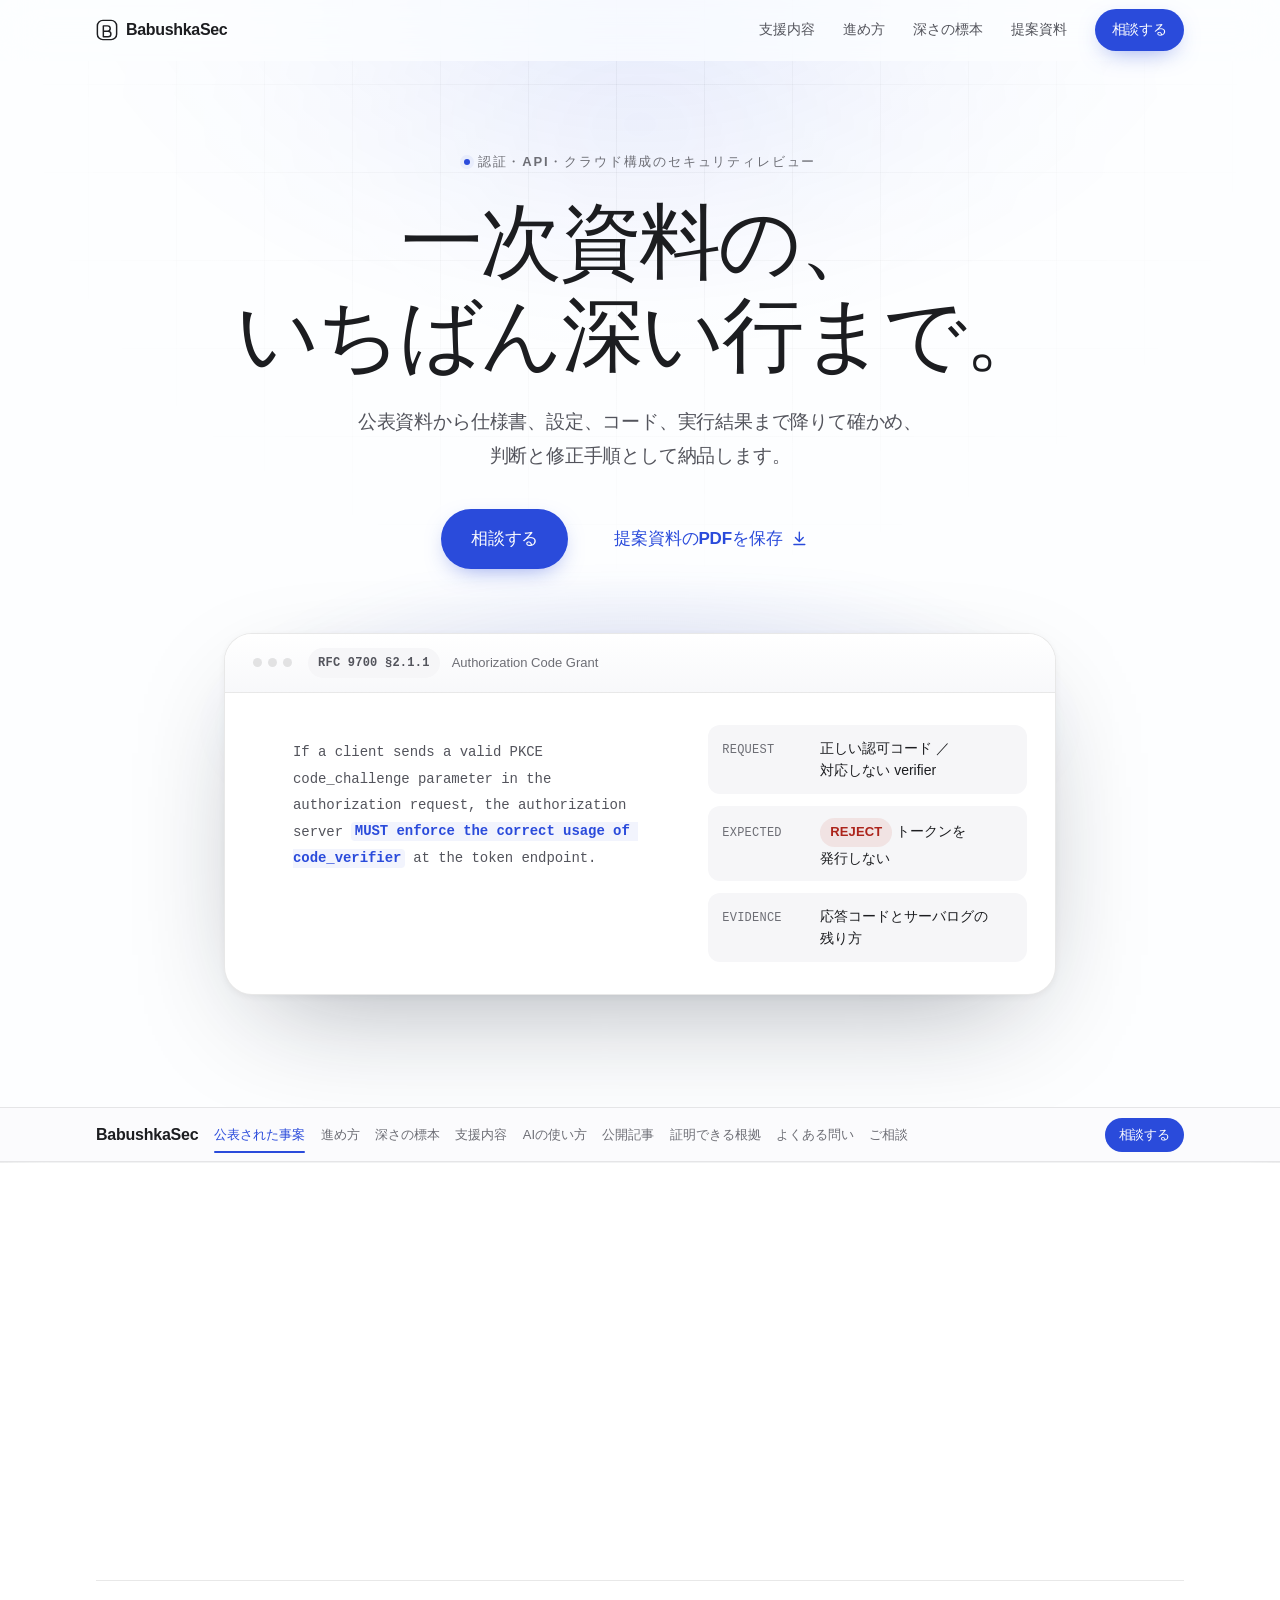
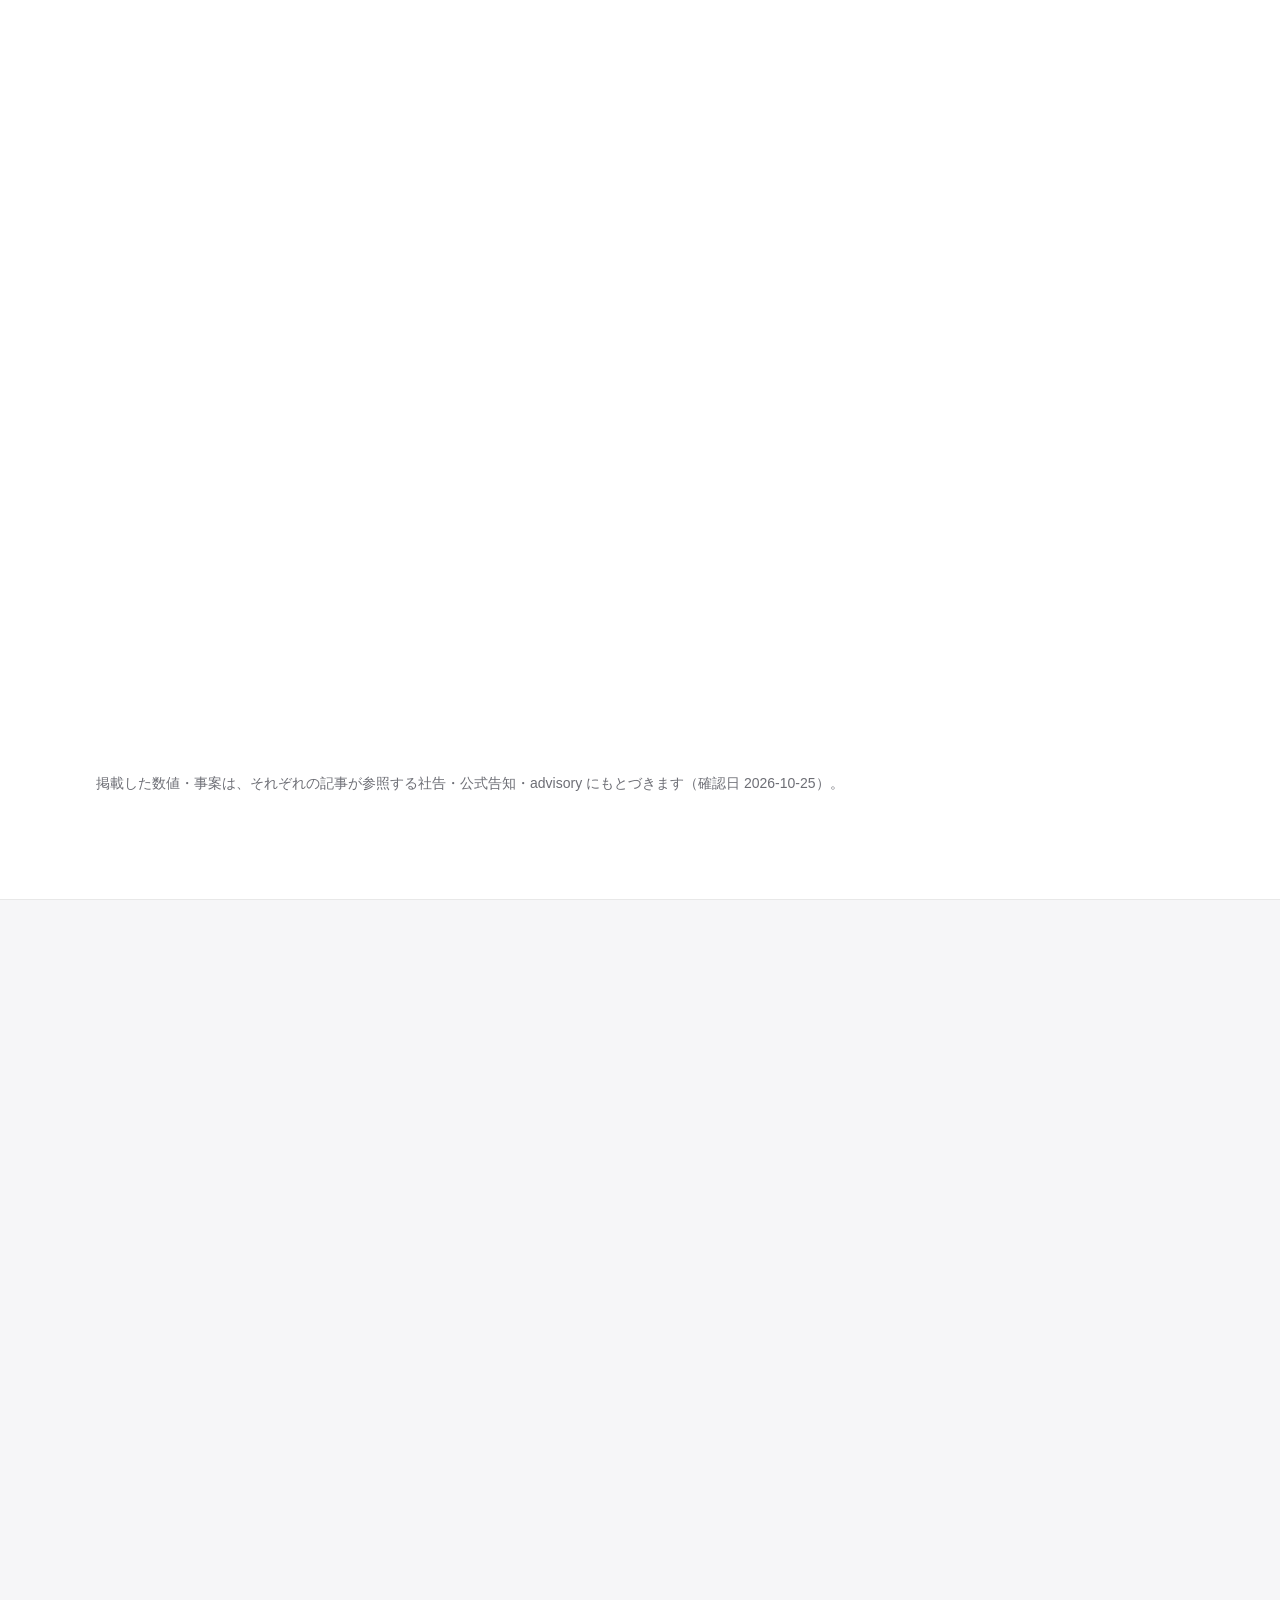
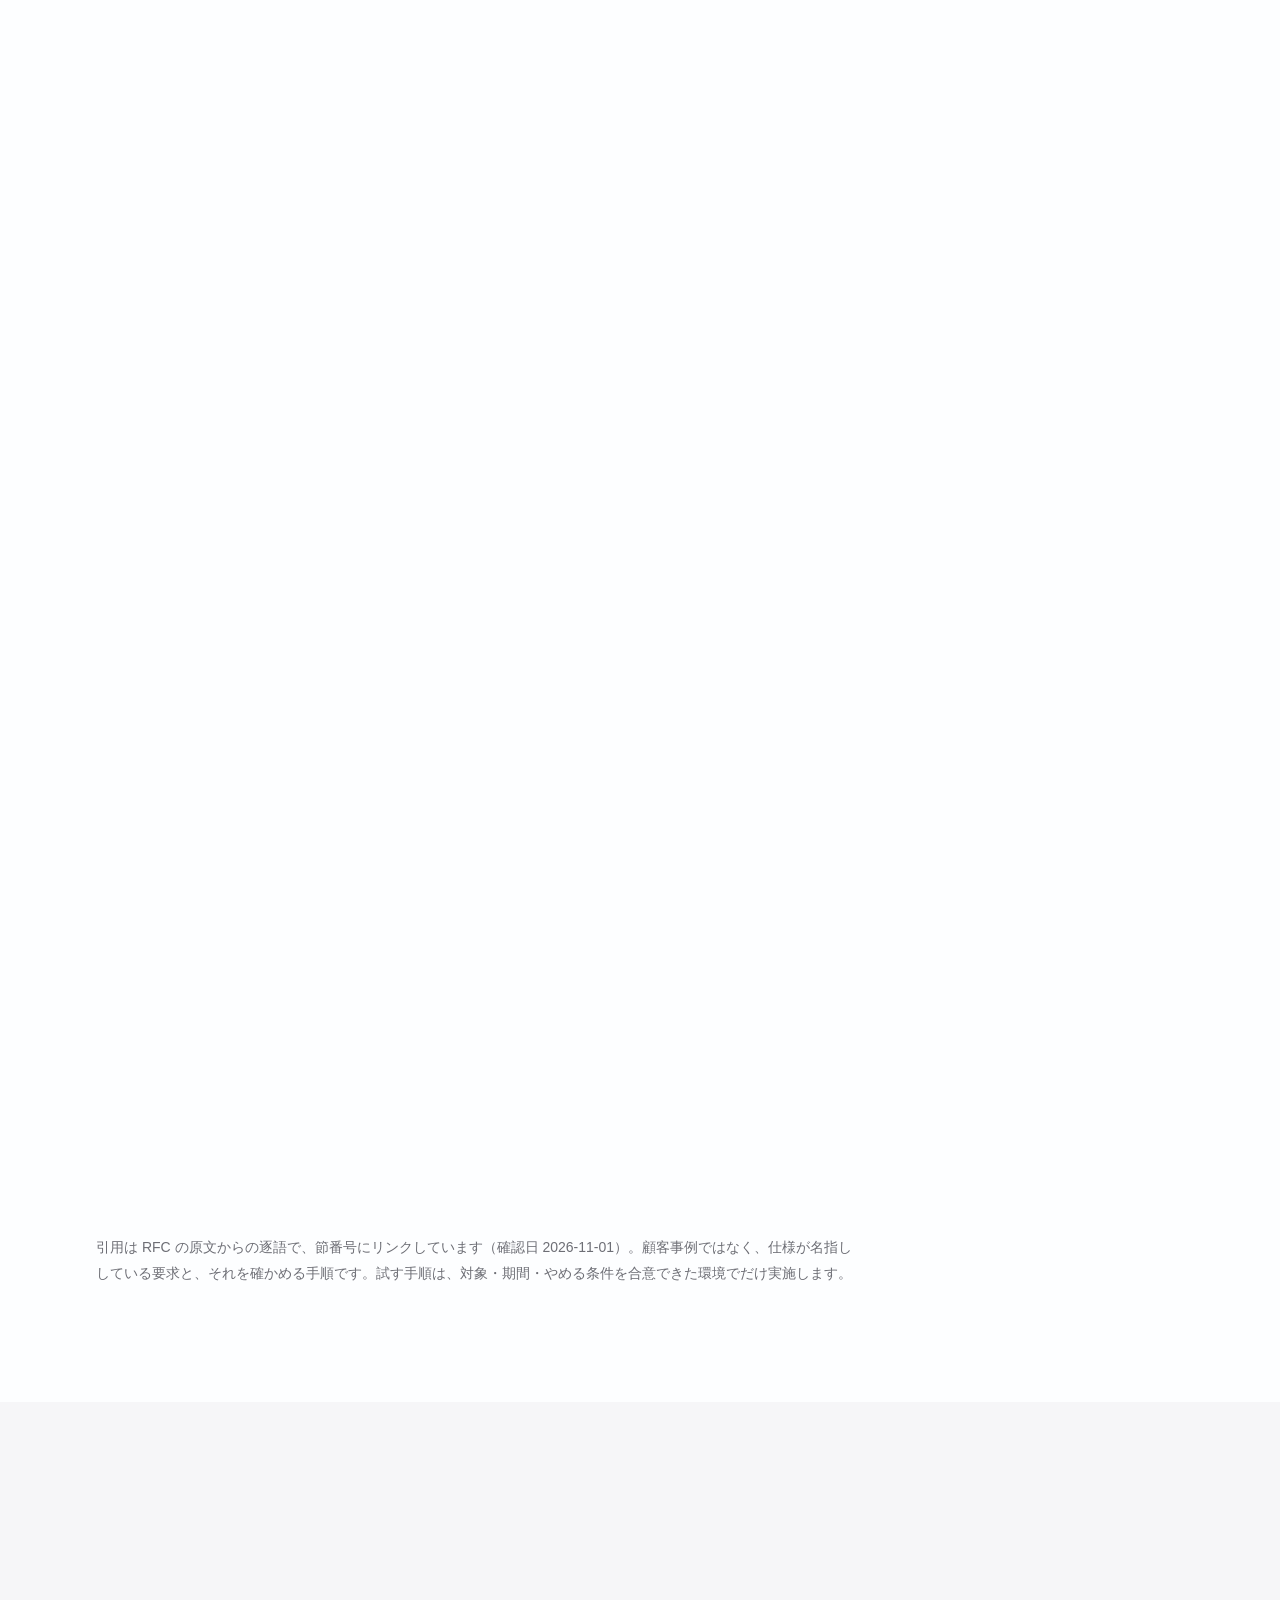
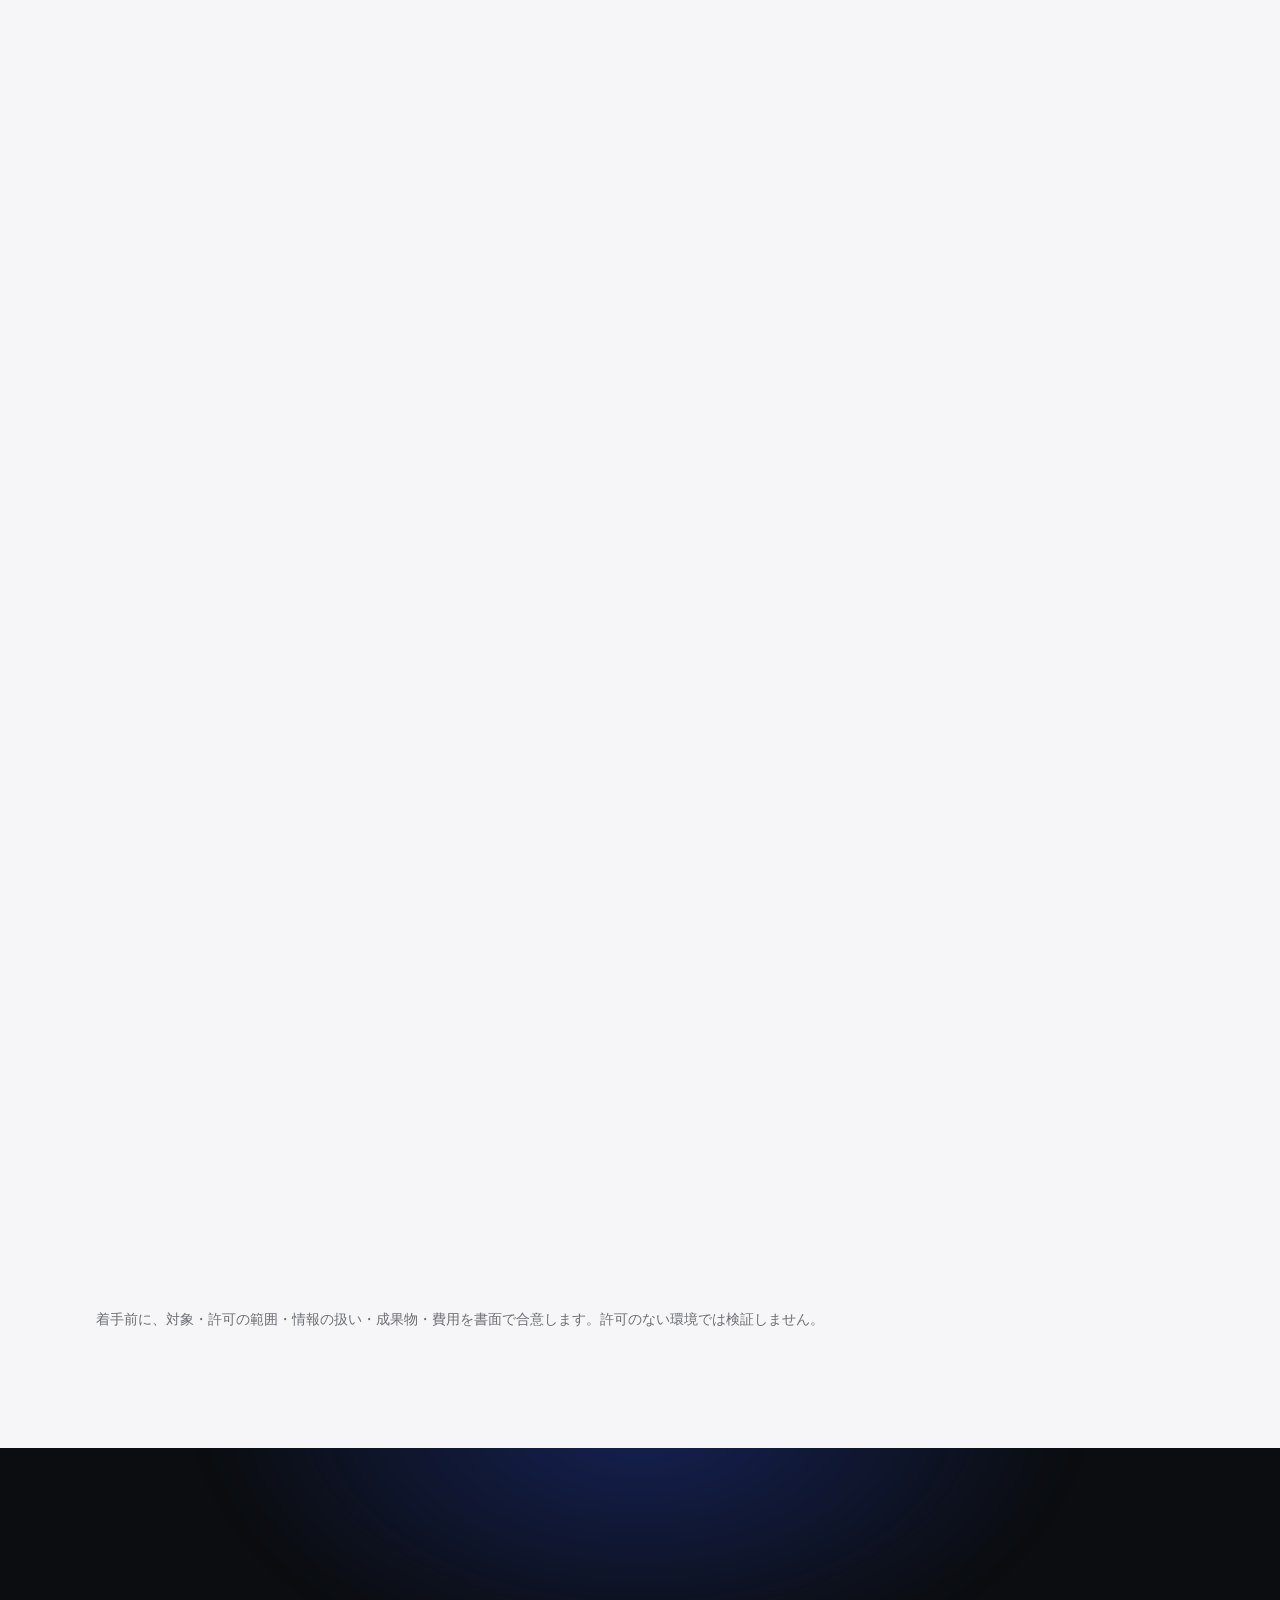
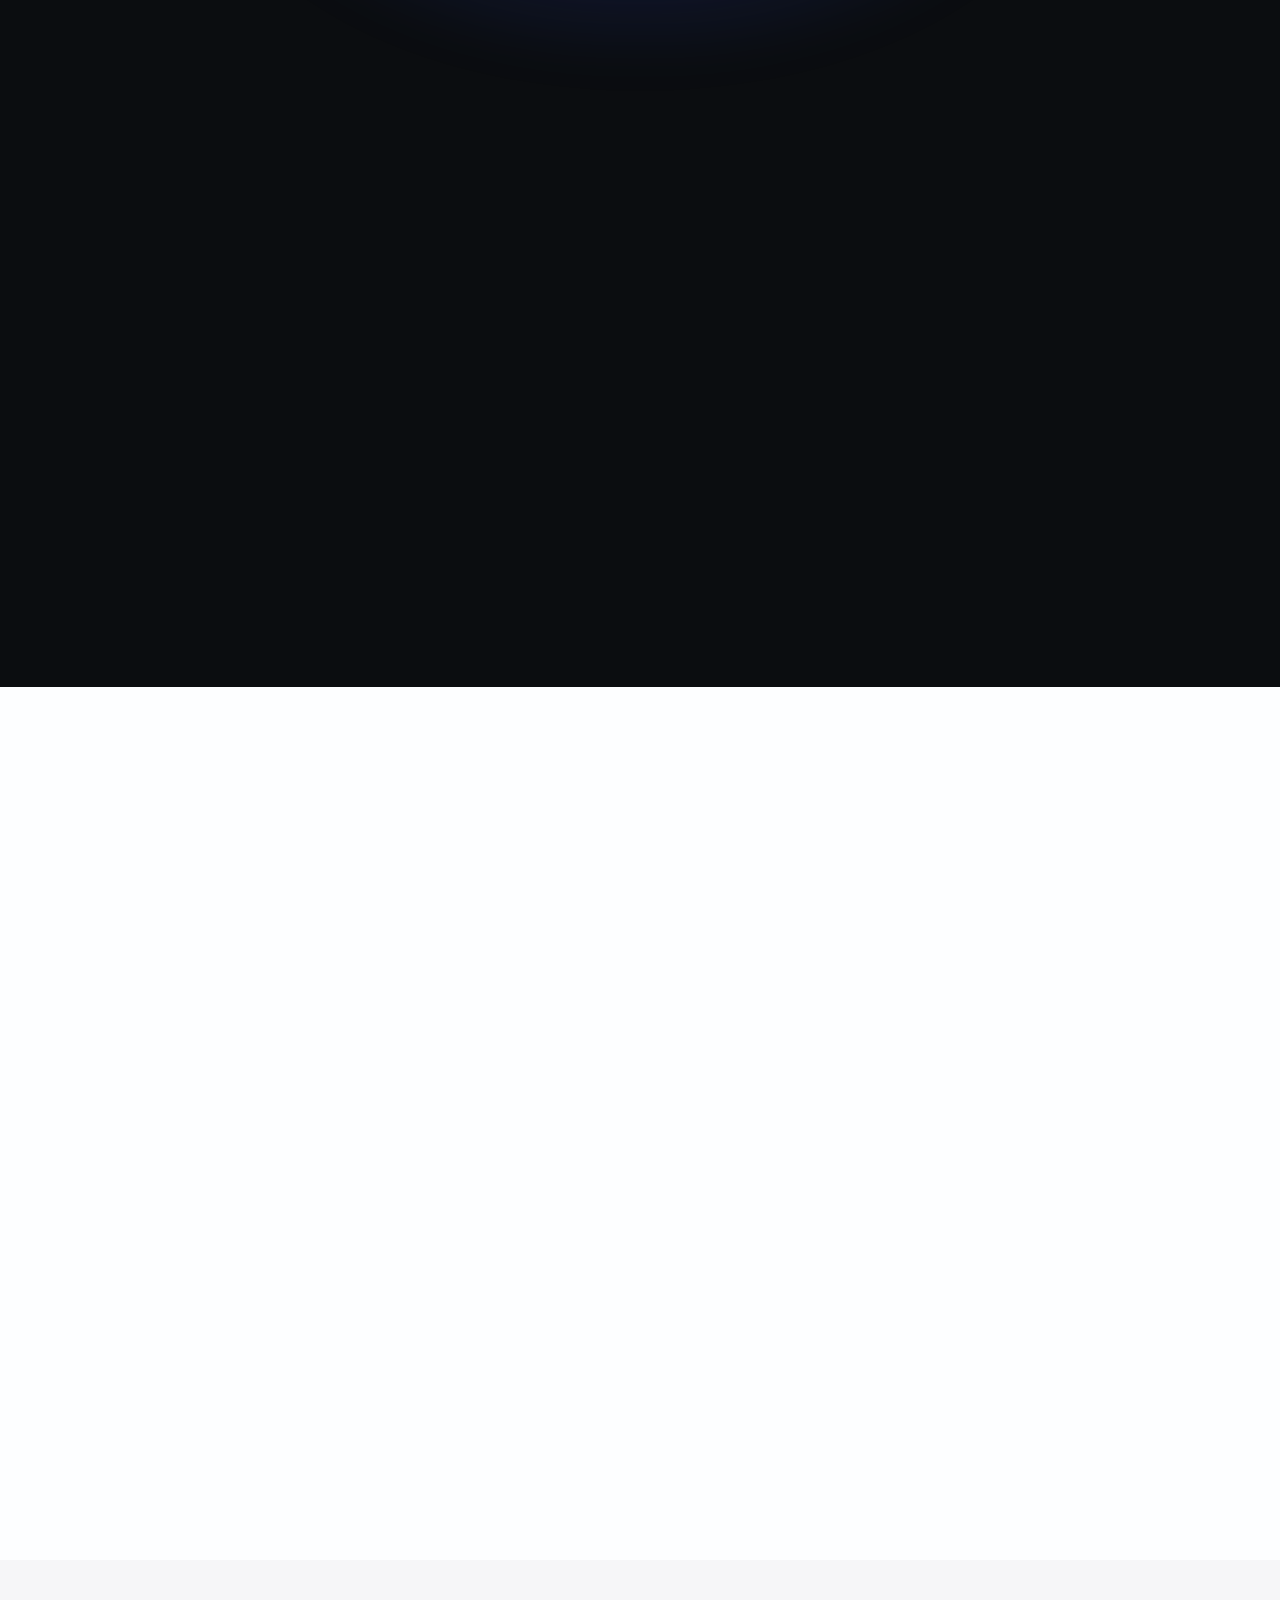
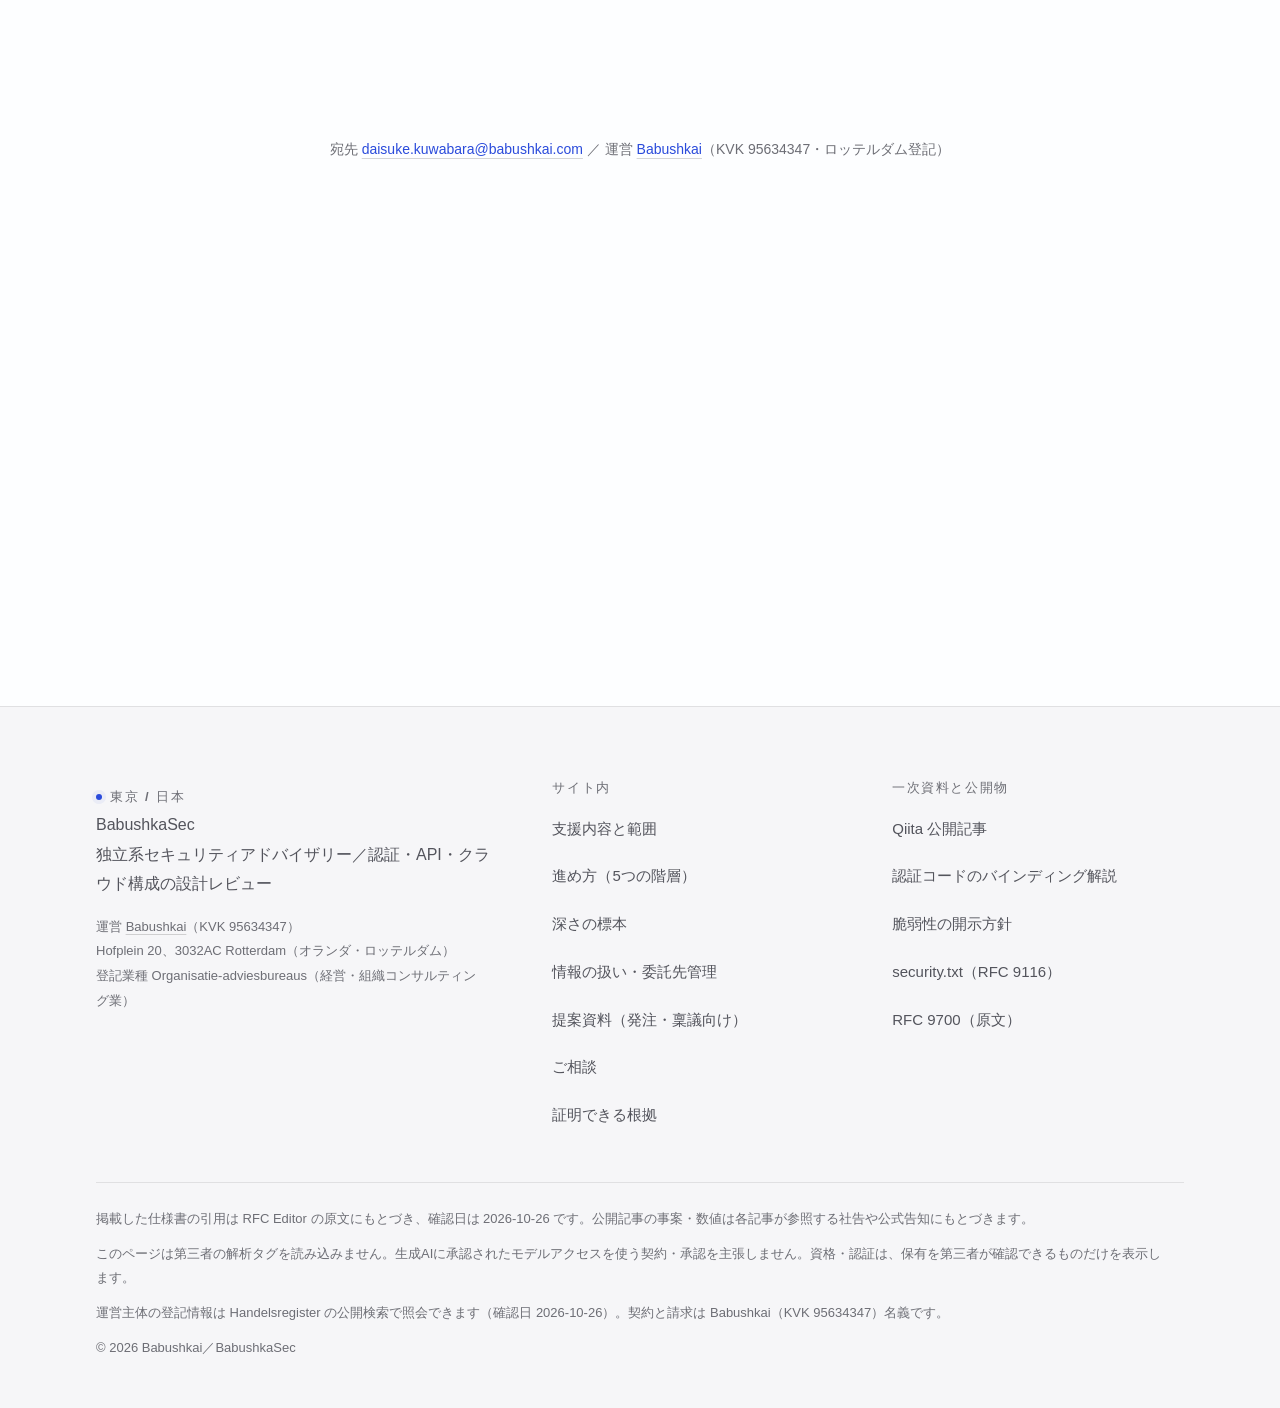
==== commit 43feb58e: "Deploy de6790e from babushkai/security-advisory" ====
--- a/index.html
+++ b/index.html
@@ -1,4 +1,4 @@
-<!DOCTYPE html><html lang="ja"><head><meta charset="UTF-8"><meta name="viewport" content="width=device-width, initial-scale=1"><meta http-equiv="Content-Security-Policy" content="default-src 'self'; script-src 'self'; style-src 'self'; img-src 'self' data:; font-src 'self'; connect-src 'self'; object-src 'none'; base-uri 'self'; form-action 'none'"><meta name="referrer" content="strict-origin-when-cross-origin"><meta name="view-transition" content="same-origin"><title>BabushkaSec｜一次資料の、いちばん深い行まで。</title><meta name="description" content="東京の独立系セキュリティアドバイザリー。認証・API・クラウド構成の設計レビューを、公表資料・仕様書・設定・コード・実行結果の5階層に降りて、推測と確認を分けたまま届けます。"><link rel="canonical" href="https://security.babushkai.com/"><link rel="icon" href="/favicon.svg" type="image/svg+xml"><link rel="apple-touch-icon" href="/apple-touch-icon.png"><meta name="robots" content="noindex, nofollow"><meta property="og:type" content="website"><meta property="og:locale" content="ja_JP"><meta property="og:site_name" content="BabushkaSec"><meta property="og:title" content="BabushkaSec｜一次資料の、いちばん深い行まで。"><meta property="og:description" content="東京の独立系セキュリティアドバイザリー。認証・API・クラウド構成の設計レビューを、公表資料・仕様書・設定・コード・実行結果の5階層に降りて、推測と確認を分けたまま届けます。"><meta property="og:url" content="https://security.babushkai.com/"><meta property="og:image" content="https://security.babushkai.com/og/top.png"><meta property="og:image:width" content="1200"><meta property="og:image:height" content="630"><meta property="og:image:alt" content="BabushkaSec｜一次資料の、いちばん深い行まで。"><meta name="twitter:card" content="summary_large_image"><meta name="theme-color" content="#fdfeff"><!-- 構造化データ（JSON-LD は data block なので CSP の実行対象ではない）。値の組み立ては src/data/schema.ts --><script type="application/ld+json">{"@context":"https://schema.org","@graph":[{"@type":"ProfessionalService","@id":"https://security.babushkai.com/#organization","name":"BabushkaSec","legalName":"Babushkai","url":"https://security.babushkai.com/","description":"東京の独立系セキュリティアドバイザリー。認証・API・クラウド構成の設計レビューを、公表資料・仕様書・設定・コード・実行結果の5階層に降りて、推測と確認を分けたまま届けます。","email":"daisuke.kuwabara@babushkai.com","foundingDate":"2024-11","identifier":{"@type":"PropertyValue","propertyID":"オランダ商工会議所（Kamer van Koophandel）の Handelsregister の登記番号","value":"95634347"},"areaServed":{"@type":"Place","name":"東京 / 日本"},"sameAs":["https://qiita.com/emi_ndk"],"availableService":[{"@type":"Service","name":"アーキテクチャレビュー","description":"仕様書の意図と、実装された前提のズレを特定します。 手元に残るもの：判断サマリ（経営層向け・数ページ） / 階層別の論点一覧（根拠のリンク付き） / 優先順位つきの改善案と再検証の条件"},{"@type":"Service","name":"Web・API 実装レビュー","description":"「直せる形」で返すために、コードと挙動まで読みます。 手元に残るもの：論点ごとの根拠（設定値・コード位置・実行結果） / そのまま送れる再現手順と期待応答 / 修正方針と回帰テスト案"},{"@type":"Service","name":"継続アドバイザリー","description":"レビューで終わらせず、設計判断に残ります。 手元に残るもの：判断の根拠が残る合意記録 / 開いたままの論点リスト（次回に続く形で） / 四半期ごとの改善計画の更新"}]},{"@type":"WebSite","@id":"https://security.babushkai.com/#website","url":"https://security.babushkai.com/","name":"BabushkaSec","inLanguage":"ja","publisher":{"@id":"https://security.babushkai.com/#organization"}}]}</script><link rel="stylesheet" href="/_astro/style.BUNyBPtx.css"></head><body><a class="skip-link" href="#main">本文へ移動</a><header class="site-header"><div class="shell header-inner"><a class="brand" href="/" aria-label="BabushkaSec ホーム"><svg viewBox="0 0 24 24" aria-hidden="true" fill="none"><rect x="1.5" y="1.5" width="21" height="21" rx="6" stroke="currentColor" stroke-width="1.6"></rect><path d="M8 7.5h4.6a2.9 2.9 0 0 1 0 5.8H8V7.5Zm0 5.8h5.2a3.05 3.05 0 0 1 0 6.1H8v-6.1Z" stroke="currentColor" stroke-width="1.6" stroke-linejoin="round"></path></svg><span>BabushkaSec</span></a><nav class="primary-nav" aria-label="メインナビゲーション"><div class="nav-links" id="site-nav" popover="auto"><a href="/services/">支援内容</a><a href="/#method">進め方</a><a href="/#depth">深さの標本</a><a href="/proposal/">提案資料</a></div><a class="btn btn-primary header-cta" href="/contact/">相談する</a><button class="menu-btn" type="button" popovertarget="site-nav"><svg viewBox="0 0 24 24" fill="none" aria-hidden="true"><path d="M4 8.5h16M4 15.5h16" stroke="currentColor" stroke-width="1.8" stroke-linecap="round"></path></svg><span class="visually-hidden">メニュー</span></button></nav></div></header><main id="main"><section class="hero shell" aria-labelledby="hero-title"><p class="eyebrow" data-reveal><span class="dot" aria-hidden="true"></span>東京 / 日本・独立系セキュリティアドバイザリー</p><h1 id="hero-title" data-reveal data-step="1">一次資料の、<br>いちばん深い行まで。</h1><p class="lead" data-reveal data-step="2">認証とAPIのレビューは、上から眺める作業ではなく、降りていく作業です。公表資料から仕様書、設定、コード、実行結果へ。渡すのは判断サマリと論点一覧、再現手順つきの修正方針まで。確認できた事実と仮説は、分けたまま届けます。</p><div class="hero-actions" data-reveal data-step="3"><a class="btn btn-primary btn-lg" href="/contact/">相談する</a><a class="btn btn-quiet btn-lg" href="#depth">深さの標本を見る<svg class="arrow" viewBox="0 0 24 24" fill="none" aria-hidden="true"><path d="M5 12h14m-6-7 7 7-7 7" stroke="currentColor" stroke-width="1.8" stroke-linecap="round" stroke-linejoin="round"></path></svg></a></div><ul class="hero-meta" data-reveal data-step="4"><li class="chip">OAuth 2.0 / OIDC</li><li class="chip">Web・API 設計</li><li class="chip">クラウド構成</li><li class="chip chip-mono">RFC / BCP を原文で</li></ul><div class="artifact-wrap"><div class="artifact-glow" aria-hidden="true"></div><figure class="artifact" data-reveal data-step="2"><div class="artifact-bar"><span class="lights" aria-hidden="true"><i></i><i></i><i></i></span><span class="chip chip-mono">RFC 9700 §2.1.1</span><span>Authorization Code Grant</span></div><div class="artifact-body"><blockquote class="spec-quote">If a client sends a valid PKCE code_challenge parameter in the authorization request, the authorization server <mark>MUST enforce the correct usage of code_verifier</mark> at the token endpoint.</blockquote><dl class="test-panel"><div class="test-row"><dt>REQUEST</dt><dd>正しい認可コード ／ 対応しない verifier</dd></div><div class="test-row"><dt>EXPECTED</dt><dd><span class="chip chip-reject">REJECT</span> トークンを発行しない</dd></div><div class="test-row"><dt>EVIDENCE</dt><dd>応答コードとサーバログの残り方</dd></div></dl></div><figcaption class="visually-hidden">RFC 9700 の要求文と、それを検証する負のテストの組み立て例</figcaption></figure></div></section><nav class="rail" aria-label="このページの章"><div class="rail-inner"><a class="rail-title" href="#main">BabushkaSec</a><ol class="rail-links"><li><a href="#signals">公表された事案</a></li><li><a href="#method">進め方</a></li><li><a href="#depth">深さの標本</a></li><li><a href="#services">支援内容</a></li><li><a href="#ai">AIの使い方</a></li><li><a href="#writing">公開記事</a></li><li><a href="#trust">証明できる根拠</a></li><li><a href="#faq">よくある問い</a></li><li><a href="#contact">ご相談</a></li></ol><a class="btn btn-primary rail-cta" href="/contact/">相談する</a></div><span class="rail-progress" aria-hidden="true"></span></nav><section id="signals" class="band section-tight" aria-labelledby="signals-title"><div class="shell"><div class="section-head"><p class="eyebrow" data-reveal><span class="dot" aria-hidden="true"></span>01 / Signals</p><h2 id="signals-title" data-reveal data-step="1">インシデントは、<br>公表された瞬間から入力になる。</h2><p class="lead measure" data-reveal data-step="2">社名や件数を並べることは、目的ではありません。何が壊れて、どの階層で防げたのか。公表された事案を、設計の問いに戻して読んでいます。</p></div><div class="ledger"><a class="ledger-row" href="https://qiita.com/emi_ndk/items/09d1a32bc293584815b5" target="_blank" rel="noopener noreferrer" data-reveal data-step="1"><p class="ledger-date"><time datetime="2026-10-23">2026.10.23</time></p><div class="ledger-main"><h3>焼肉きんぐ・ローソン・カプコン。相次ぐ漏えいを社名一覧で読む</h3><p>各社の公表資料をもとに、登録数に対する割合と利用者側の行動まで整理。</p></div><p class="ledger-metric">約1,079万件<br><span class="chip">個人情報漏えい</span></p><svg class="ledger-arrow" viewBox="0 0 24 24" fill="none" aria-hidden="true"><path d="M5 12h14m-6-7 7 7-7 7" stroke="currentColor" stroke-width="1.8" stroke-linecap="round" stroke-linejoin="round"></path></svg></a><a class="ledger-row" href="https://qiita.com/emi_ndk/items/503d8fc11a63f2c9453d" target="_blank" rel="noopener noreferrer" data-reveal data-step="2"><p class="ledger-date"><time datetime="2026-10-22">2026.10.22</time></p><div class="ledger-main"><h3>PHP本体に認証不要RCE「PHP2Shell」</h3><p>アプリを更新しても残る、ランタイム側の話。対象バージョンの読み方を解説。</p></div><p class="ledger-metric">CVSS v4.0 9系<br><span class="chip">RCE</span></p><svg class="ledger-arrow" viewBox="0 0 24 24" fill="none" aria-hidden="true"><path d="M5 12h14m-6-7 7 7-7 7" stroke="currentColor" stroke-width="1.8" stroke-linecap="round" stroke-linejoin="round"></path></svg></a><a class="ledger-row" href="https://qiita.com/emi_ndk/items/0aac69d8a962d2413d9d" target="_blank" rel="noopener noreferrer" data-reveal data-step="3"><p class="ledger-date"><time datetime="2026-05-24">2026.05.24</time></p><div class="ledger-main"><h3>公開されているAIサービスを100万台スキャンした結果</h3><p>自分たちの運用が、外からどう見えているか。推測ではなく計測で示す。</p></div><p class="ledger-metric">100万台<br><span class="chip">インターネット調査</span></p><svg class="ledger-arrow" viewBox="0 0 24 24" fill="none" aria-hidden="true"><path d="M5 12h14m-6-7 7 7-7 7" stroke="currentColor" stroke-width="1.8" stroke-linecap="round" stroke-linejoin="round"></path></svg></a><a class="ledger-row" href="https://qiita.com/emi_ndk/items/8e6607a09cb8ff86c298" target="_blank" rel="noopener noreferrer" data-reveal data-step="4"><p class="ledger-date"><time datetime="2026-05-03">2026.05.03</time></p><div class="ledger-main"><h3>Cursor に「git clone」するだけで端末が乗っ取られる脆弱性</h3><p>信頼の境界が「リポジトリ」にずれていた話。IDE時代の脅威モデル。</p></div><p class="ledger-metric">CVSS 9.9<br><span class="chip">開発ツール</span></p><svg class="ledger-arrow" viewBox="0 0 24 24" fill="none" aria-hidden="true"><path d="M5 12h14m-6-7 7 7-7 7" stroke="currentColor" stroke-width="1.8" stroke-linecap="round" stroke-linejoin="round"></path></svg></a><a class="ledger-row" href="https://qiita.com/emi_ndk/items/2332ff5c93e63ab736ad" target="_blank" rel="noopener noreferrer" data-reveal data-step="4"><p class="ledger-date"><time datetime="2026-03-25">2026.03.25</time></p><div class="ledger-main"><h3>LiteLLM が乗っ取られ、インストールだけで認証情報が抜かれた</h3><p>依存関係の1つが、会社の境界になる。公開パッケージの点検手順へ落とす。</p></div><p class="ledger-metric">月間9,500万DL<br><span class="chip">サプライチェーン</span></p><svg class="ledger-arrow" viewBox="0 0 24 24" fill="none" aria-hidden="true"><path d="M5 12h14m-6-7 7 7-7 7" stroke="currentColor" stroke-width="1.8" stroke-linecap="round" stroke-linejoin="round"></path></svg></a><a class="ledger-row" href="https://qiita.com/emi_ndk/items/bf3b5f0f3eef99a4d124" target="_blank" rel="noopener noreferrer" data-reveal data-step="4"><p class="ledger-date"><time datetime="2026-02-15">2026.02.15</time></p><div class="ledger-main"><h3>AIエージェント配布物の実態と、史上最悪級のサプライチェーン攻撃</h3><p>「動くものを入れる」こと自体がリスクになる時代の受け入れ基準。</p></div><p class="ledger-metric">12%がマルウェア<br><span class="chip">サプライチェーン</span></p><svg class="ledger-arrow" viewBox="0 0 24 24" fill="none" aria-hidden="true"><path d="M5 12h14m-6-7 7 7-7 7" stroke="currentColor" stroke-width="1.8" stroke-linecap="round" stroke-linejoin="round"></path></svg></a></div><p class="footnote">掲載した数値・事案は、それぞれの記事が参照する社告・公式告知・advisory にもとづきます（確認日 2026-10-25）。</p></div></section><section id="method" class="section section-soft" aria-labelledby="method-title"><div class="shell"><div class="section-head"><p class="eyebrow" data-reveal><span class="dot" aria-hidden="true"></span>02 / Method</p><h2 id="method-title" data-reveal data-step="1">5つの階層を、<br>順番に降りていく。</h2><p class="lead measure" data-reveal data-step="2">「レビュー」の実力は、どこで止まるかで決まります。私たちは上から順に降りていき、各層で得られたものだけを材料にします。</p></div><div class="deck"><article class="layer-card" data-reveal><div><p class="layer-index">01 / 05</p><h3>公表資料</h3><p class="layer-en">Primary notice</p></div><div><p>社告・再発防止策・監督官庁の資料。何が「公表された事実」で、何が報道ベースかを最初に切り分けます。</p><p>ここが曖昧な指摘は、経営層への説明で必ず崩れます。</p></div></article><article class="layer-card" data-reveal><div><p class="layer-index">02 / 05</p><h3>仕様書・BCP</h3><p class="layer-en">RFC / BCP</p></div><div><p>RFC と Security Best Current Practice を原文で読み、MUST の範囲と、仕様が沈黙している箇所を分けます。</p><p>「推奨」を「必須」として渡さないことが、実装チームの信頼につながります。</p></div></article><article class="layer-card" data-reveal><div><p class="layer-index">03 / 05</p><h3>設定</h3><p class="layer-en">Configuration</p></div><div><p>ライブラリの既定値、プロキシ、CORS、Cookie、トークン有効期間。仕様が及ばない判断は設定に宿ります。</p><p>同じコードでも、設定だけで防御が反転する箇所を特定します。</p></div></article><article class="layer-card" data-reveal><div><p class="layer-index">04 / 05</p><h3>コード</h3><p class="layer-en">Implementation</p></div><div><p>検証の分岐が本当に効いているか。ミドルウェアの順序と、例外経路でのバイパスまで確認します。</p><p>「入っている」ことと「効いている」ことは、別の話です。</p></div></article><article class="layer-card" data-reveal><div><p class="layer-index">05 / 05</p><h3>実行結果</h3><p class="layer-en">Observed behaviour</p></div><div><p>拒否されるはずの要求を、実際に送って確かめます。期待した応答とログの残りが証拠になります。</p><p>許可された環境で、合意した期間だけ。ここを超えないことが前提です。</p></div></article></div></div></section><section id="depth" class="section" aria-labelledby="depth-title"><div class="shell"><div class="section-head"><p class="eyebrow" data-reveal><span class="dot" aria-hidden="true"></span>03 / Depth</p><h2 id="depth-title" data-reveal data-step="1">仕様の一行を、<br>検証できる問いに変える。</h2><p class="lead measure" data-reveal data-step="2">レビューの一場面を、そのまま6つ置いています。原文の要求・どこを見るか・何を送るか・何が起きるべきか。この順で読める形で渡します。</p></div><div data-reveal data-step="3"><details class="fold" open><summary><span class="chip chip-mono">OAuth 2.0</span><span class="fold-question">認可コードは、認可を始めた要求と結び付いていますか。</span><svg class="chevron" viewBox="0 0 24 24" fill="none" aria-hidden="true"><path d="m6 9 6 6 6-6" stroke="currentColor" stroke-width="1.8" stroke-linecap="round"></path></svg></summary><div class="fold-body"><blockquote class="fold-quote"><p class="spec-quote">If a client sends a valid PKCE code_challenge parameter in the authorization request, the authorization server MUST enforce the correct usage of code_verifier at the token endpoint.</p><p class="fold-translation">認可要求で有効な code_challenge を受け取った場合、認可サーバはトークンエンドポイントで code_verifier の正しい利用を強制しなければならない。</p><cite class="fold-cite"><a href="https://www.rfc-editor.org/rfc/rfc9700.html#section-2.1.1" target="_blank" rel="noopener noreferrer">RFC 9700 §2.1.1 — Authorization Code Grant<svg class="arrow" viewBox="0 0 24 24" fill="none" aria-hidden="true"><path d="M5 12h14m-6-7 7 7-7 7" stroke="currentColor" stroke-width="1.8" stroke-linecap="round" stroke-linejoin="round"></path></svg></a></cite></blockquote><div class="fold-grid"><div class="fold-cell"><h3>どこを見る</h3><p>認可要求で code_challenge を記録し、トークン交換時に照合している箇所。S256 以外の challenge_method を受け付けていないかも同時に確認します。</p></div><div class="fold-cell"><h3>何を送る</h3><p>正しい認可コードに対して、対応しない code_verifier を送る。</p></div><div class="fold-cell"><h3>何が起きるべきか</h3><p>トークンを発行せず拒否する。ログには利用可能な範囲で拒否理由が残る。</p></div></div><p class="fold-note">「PKCE を有効にした」だけでは結論になりません。検証が効いているかを、下向き攻撃（challenge なしの要求で verifier だけ送る）のケースまで含めて確かめます。<a class="btn btn-quiet" href="/notes/oauth-authorization-code/">この1件を、最後まで掘った解説を読む<svg class="arrow" viewBox="0 0 24 24" fill="none" aria-hidden="true"><path d="M5 12h14m-6-7 7 7-7 7" stroke="currentColor" stroke-width="1.8" stroke-linecap="round" stroke-linejoin="round"></path></svg></a></p></div></details><details class="fold"><summary><span class="chip chip-mono">OAuth 2.0</span><span class="fold-question">リダイレクトURIは、事前登録値と完全一致で比較されていますか。</span><svg class="chevron" viewBox="0 0 24 24" fill="none" aria-hidden="true"><path d="m6 9 6 6 6-6" stroke="currentColor" stroke-width="1.8" stroke-linecap="round"></path></svg></summary><div class="fold-body"><blockquote class="fold-quote"><p class="spec-quote">When comparing client redirection URIs against pre-registered URIs, authorization servers MUST utilize exact string matching except for port numbers in localhost redirection URIs of native apps.</p><p class="fold-translation">クライアントのリダイレクトURIを事前登録済みのURIと比較するとき、ネイティブアプリの localhost リダイレクトURIのポート番号を除き、認可サーバは完全一致による照合を用いなければならない。</p><cite class="fold-cite"><a href="https://www.rfc-editor.org/rfc/rfc9700.html#section-2.1" target="_blank" rel="noopener noreferrer">RFC 9700 §2.1 — Protecting Redirect-Based Flows<svg class="arrow" viewBox="0 0 24 24" fill="none" aria-hidden="true"><path d="M5 12h14m-6-7 7 7-7 7" stroke="currentColor" stroke-width="1.8" stroke-linecap="round" stroke-linejoin="round"></path></svg></a></cite></blockquote><div class="fold-grid"><div class="fold-cell"><h3>どこを見る</h3><p>部分一致・プレフィックス一致・ワイルドカードを許している登録運用。開かれたリダイレクタがクライアント側に残っていないかも見ます。</p></div><div class="fold-cell"><h3>何を送る</h3><p>登録済みのパスの前置部分に一致する、別の経路やサブドメインへ向かうURIを認可要求に使う。</p></div><div class="fold-cell"><h3>何が起きるべきか</h3><p>認可画面を進めず、redirect_uri は無効として拒否する。</p></div></div><p class="fold-note">「自社ドメインなら許す」という運用は、ここで壊れます。仕様は例外を1つしか挙げていない、という話を根拠にできます。</p></div></details><details class="fold"><summary><span class="chip chip-mono">OAuth 2.0</span><span class="fold-question">リフレッシュトークンを更新したあとも、古いほうが使えたままになっていませんか。</span><svg class="chevron" viewBox="0 0 24 24" fill="none" aria-hidden="true"><path d="m6 9 6 6 6-6" stroke="currentColor" stroke-width="1.8" stroke-linecap="round"></path></svg></summary><div class="fold-body"><blockquote class="fold-quote"><p class="spec-quote">Refresh tokens for public clients MUST be sender-constrained or use refresh token rotation as described in Section 4.14.</p><p class="fold-translation">public client のリフレッシュトークンは、送信者に紐付けるか、4.14 節に述べるローテーションを使わなければならない。</p><cite class="fold-cite"><a href="https://www.rfc-editor.org/rfc/rfc9700.html#section-2.2.2" target="_blank" rel="noopener noreferrer">RFC 9700 §2.2.2 — Refresh Tokens<svg class="arrow" viewBox="0 0 24 24" fill="none" aria-hidden="true"><path d="M5 12h14m-6-7 7 7-7 7" stroke="currentColor" stroke-width="1.8" stroke-linecap="round" stroke-linejoin="round"></path></svg></a></cite></blockquote><div class="fold-grid"><div class="fold-cell"><h3>どこを見る</h3><p>リフレッシュ応答で返した新しい値だけを受理しているか。旧値の受理を取り消す処理があるか。保存先（ブラウザ側ストレージ）はどこか。</p></div><div class="fold-cell"><h3>何を送る</h3><p>リフレッシュの前後で得た2本のトークンを、それぞれ使ってアクセストークンを取りに行く。</p></div><div class="fold-cell"><h3>何が起きるべきか</h3><p>古いほうは拒否する。再利用を検知したら、その系統のトークンをまとめて失効させる。</p></div></div><p class="fold-note">SPA やネイティブアプリ（client secret を持てない側）で、更新しても古いリフレッシュトークンが生きたままだと、端末かブラウザを盗まれた時点で有効期限の切れない鍵になります。仕様が認めるのは、送信者への紐付けかローテーションの二択です。</p></div></details><details class="fold"><summary><span class="chip chip-mono">OAuth 2.0</span><span class="fold-question">認可の直後のページが、外部のリソースを読みに行っていませんか。</span><svg class="chevron" viewBox="0 0 24 24" fill="none" aria-hidden="true"><path d="m6 9 6 6 6-6" stroke="currentColor" stroke-width="1.8" stroke-linecap="round"></path></svg></summary><div class="fold-body"><blockquote class="fold-quote"><p class="spec-quote">The page rendered as a result of the OAuth authorization response and the authorization endpoint SHOULD NOT include third-party resources or links to external sites.</p><p class="fold-translation">認可の応答の結果として描画されるページと認可エンドポイントは、第三者のリソースや外部サイトへのリンクを含めるべきではない。</p><cite class="fold-cite"><a href="https://www.rfc-editor.org/rfc/rfc9700.html#section-4.2.4" target="_blank" rel="noopener noreferrer">RFC 9700 §4.2.4 — Countermeasures<svg class="arrow" viewBox="0 0 24 24" fill="none" aria-hidden="true"><path d="M5 12h14m-6-7 7 7-7 7" stroke="currentColor" stroke-width="1.8" stroke-linecap="round" stroke-linejoin="round"></path></svg></a></cite></blockquote><div class="fold-grid"><div class="fold-cell"><h3>どこを見る</h3><p>認可応答の応答ヘッダー。そのページが読む外部ドメイン。コードをクエリで受けたあとの画面遷移（書き換え前に残る URL）。</p></div><div class="fold-cell"><h3>何を送る</h3><p>認可応答の Referrer-Policy を読み、そのページが発火させる外部要求を実際に数える（許可された環境で）。</p></div><div class="fold-cell"><h3>何が起きるべきか</h3><p>no-referrer か same-origin が効いていて、認可の直後の応答に外部読み込みが残らない。</p></div></div><p class="fold-note">コールバック後に解析タグ・CDN・favicon を読むと、その要求の Referer に認可コードを載せた URL が乗ります。Referrer-Policy を置いていない応答は、ここで素で漏れます。</p></div></details><details class="fold"><summary><span class="chip chip-mono">JWT</span><span class="fold-question">署名が正しい別用途のトークンを、受け入れていませんか。</span><svg class="chevron" viewBox="0 0 24 24" fill="none" aria-hidden="true"><path d="m6 9 6 6 6-6" stroke="currentColor" stroke-width="1.8" stroke-linecap="round"></path></svg></summary><div class="fold-body"><blockquote class="fold-quote"><p class="spec-quote">the relying party or application MUST validate the audience value, and if the audience value is not present or not associated with the recipient, it MUST reject the JWT.</p><p class="fold-translation">信頼する側（リライングパーティ）またはアプリケーションは aud の値を検証しなければならず、aud が存在しない場合や受け手と関連付けられない場合は、その JWT を拒否しなければならない。</p><cite class="fold-cite"><a href="https://www.rfc-editor.org/rfc/rfc8725.html#section-3.9" target="_blank" rel="noopener noreferrer">RFC 8725 §3.9 — Use and Validate Audience<svg class="arrow" viewBox="0 0 24 24" fill="none" aria-hidden="true"><path d="M5 12h14m-6-7 7 7-7 7" stroke="currentColor" stroke-width="1.8" stroke-linecap="round" stroke-linejoin="round"></path></svg></a></cite></blockquote><div class="fold-grid"><div class="fold-cell"><h3>どこを見る</h3><p>署名検証と iss チェックの後に、aud をこの API の値と照合しているか。内部API間でトークンが流れ込んでいないかをあわせて確認します。</p></div><div class="fold-cell"><h3>何を送る</h3><p>署名も issuer も正しいが、別のサービス向けに発行されたトークンを送る。</p></div><div class="fold-cell"><h3>何が起きるべきか</h3><p>認証情報として受け入れず、保護対象へのアクセスを拒否する。</p></div></div><p class="fold-note">「署名が通った」は検証の途中経過でしかありません。用途の境界まで確かめて初めて合格と呼べます。</p></div></details><details class="fold"><summary><span class="chip chip-mono">HTTP</span><span class="fold-question">タイムアウト後の再送で、注文は二重になりませんか。</span><svg class="chevron" viewBox="0 0 24 24" fill="none" aria-hidden="true"><path d="m6 9 6 6 6-6" stroke="currentColor" stroke-width="1.8" stroke-linecap="round"></path></svg></summary><div class="fold-body"><blockquote class="fold-quote"><p class="spec-quote">Of the request methods defined by this specification, PUT, DELETE, and safe request methods are idempotent.</p><p class="fold-translation">この仕様が定義する要求メソッドのうち、冪等なのは PUT、DELETE、および安全な要求メソッドである。</p><cite class="fold-cite"><a href="https://www.rfc-editor.org/rfc/rfc9110.html#section-9.2.2" target="_blank" rel="noopener noreferrer">RFC 9110 §9.2.2 — Idempotent Methods<svg class="arrow" viewBox="0 0 24 24" fill="none" aria-hidden="true"><path d="M5 12h14m-6-7 7 7-7 7" stroke="currentColor" stroke-width="1.8" stroke-linecap="round" stroke-linejoin="round"></path></svg></a></cite></blockquote><div class="fold-grid"><div class="fold-cell"><h3>どこを見る</h3><p>POST の再送が起きたときに業務処理を一度に束縛する識別子と、その一意性・有効期間・同時実行の扱い。</p></div><div class="fold-cell"><h3>何を送る</h3><p>応答を読む前に同じ業務要求を再送する。同時に2本流すケースも入れる。</p></div><div class="fold-cell"><h3>何が起きるべきか</h3><p>合意した業務仕様に従い、同じ注文を二重に作成しない。</p></div></div><p class="fold-note">注意すべきは逆方向です。HTTP は冪等の作り方を規定しないので、キー方式の選択は事業設計の話になります。ここを仕様側のせいにして放置している実装をよく見ます。</p></div></details></div><p class="footnote">引用は RFC の原文からの逐語で、節番号にリンクしています（確認日 2026-11-01）。顧客事例ではなく、仕様が名指ししている要求と、それを確かめる手順です。試す手順は、対象・期間・やめる条件を合意できた環境でだけ実施します。</p></div></section><section id="services" class="section section-soft" aria-labelledby="services-title"><div class="shell"><div class="section-head"><p class="eyebrow" data-reveal><span class="dot" aria-hidden="true"></span>04 / Services</p><h2 id="services-title" data-reveal data-step="1">指摘ではなく、<br>判断と手順を納品する。</h2><p class="lead measure" data-reveal data-step="2">経営層が意思決定できる要約と、実装チームがそのまま動ける手順を、同じ成果物の中に分けて書きます。</p></div><div class="grid-cards" data-reveal data-step="3"><a class="card card-pad service" href="/services/#design-review"><p class="service-no">01 / 提案資料の Offer A</p><h3>アーキテクチャレビュー</h3><p>仕様書の意図と、実装された前提のズレを特定します。</p><ul><li>OAuth / OIDC のフローとトークン設計</li><li>テナント・組織境界と権限モデル</li><li>信頼境界とデータフローの脅威モデリング</li></ul><dl class="service-spec"><div><dt>手元に残るもの</dt><dd><ul class="service-artifacts"><li>判断サマリ（経営層向け・数ページ）</li><li>階層別の論点一覧（根拠のリンク付き）</li><li>優先順位つきの改善案と再検証の条件</li></ul></dd></div><div><dt>誰が読むか</dt><dd>経営層と設計者</dd></div></dl><p class="service-output"><b>報告書の構成</b>リスクの整理 / 設計上の論点 / 優先順位つきの改善案</p><p class="service-output"><b>目安</b>10–20人日（目安）・4–6週間</p><span class="row-link">範囲と含まないものを仕様で見る<svg class="arrow" viewBox="0 0 24 24" fill="none" aria-hidden="true"><path d="M5 12h14m-6-7 7 7-7 7" stroke="currentColor" stroke-width="1.8" stroke-linecap="round" stroke-linejoin="round"></path></svg></span></a><a class="card card-pad service" href="/services/#implementation-review"><p class="service-no">02 / 提案資料の Offer B</p><h3>Web・API 実装レビュー</h3><p>「直せる形」で返すために、コードと挙動まで読みます。</p><ul><li>合意した範囲のコード・設定・ログの読解</li><li>拒否すべき条件（負のケース）の具体化</li><li>修正後に何を再検証するかまで明記</li></ul><dl class="service-spec"><div><dt>手元に残るもの</dt><dd><ul class="service-artifacts"><li>論点ごとの根拠（設定値・コード位置・実行結果）</li><li>そのまま送れる再現手順と期待応答</li><li>修正方針と回帰テスト案</li></ul></dd></div><div><dt>誰が読むか</dt><dd>実装チームが主、経営層は要約だけ</dd></div></dl><p class="service-output"><b>報告書の構成</b>根拠 / 確認手順 / 修正方針 / 回帰テスト案</p><p class="service-output"><b>目安</b>5–15人日（目安）・2–4週間</p><span class="row-link">範囲と含まないものを仕様で見る<svg class="arrow" viewBox="0 0 24 24" fill="none" aria-hidden="true"><path d="M5 12h14m-6-7 7 7-7 7" stroke="currentColor" stroke-width="1.8" stroke-linecap="round" stroke-linejoin="round"></path></svg></span></a><a class="card card-pad service" href="/services/#advisory"><p class="service-no">03 / 提案資料の Offer C</p><h3>継続アドバイザリー</h3><p>レビューで終わらせず、設計判断に残ります。</p><ul><li>設計・リリース前のセカンドオピニオン</li><li>指摘の選別と優先順位づけの支援</li><li>インシデント時の影響範囲切り分け相談</li></ul><dl class="service-spec"><div><dt>手元に残るもの</dt><dd><ul class="service-artifacts"><li>判断の根拠が残る合意記録</li><li>開いたままの論点リスト（次回に続く形で）</li><li>四半期ごとの改善計画の更新</li></ul></dd></div><div><dt>誰が読むか</dt><dd>設計に常に関わる人</dd></div></dl><p class="service-output"><b>報告書の構成</b>合意記録 / 判断の根拠 / 改善計画の更新</p><p class="service-output"><b>目安</b>月8–16時間（目安）・3か月単位</p><span class="row-link">範囲と含まないものを仕様で見る<svg class="arrow" viewBox="0 0 24 24" fill="none" aria-hidden="true"><path d="M5 12h14m-6-7 7 7-7 7" stroke="currentColor" stroke-width="1.8" stroke-linecap="round" stroke-linejoin="round"></path></svg></span></a></div><div class="card card-pad offer-attach" data-reveal data-step="4"><div><h3 class="offer-attach-title">稟議にそのまま貼れる提案資料（PDF・13ページ）</h3><p class="offer-attach-note">範囲・工数・期間の目安、お客様側の負担、情報の扱い、証明できる根拠、そしてお引き受けしない仕事までをまとめました。回覧にも添付にもそのまま使えます。</p></div><div class="offer-attach-actions"><a class="btn btn-primary" href="/proposal.pdf" download="BabushkaSec_提案資料_v1.0.pdf">PDF をダウンロード</a><a class="btn btn-quiet" href="/proposal/">テキスト版を読む<svg class="arrow" viewBox="0 0 24 24" fill="none" aria-hidden="true"><path d="M5 12h14m-6-7 7 7-7 7" stroke="currentColor" stroke-width="1.8" stroke-linecap="round" stroke-linejoin="round"></path></svg></a></div></div><p class="footnote">着手前に、対象・許可の範囲・情報の扱い・成果物・費用を書面で合意します。許可のない環境では検証しません。</p></div></section><section id="ai" class="section night" aria-labelledby="ai-title"><div class="shell"><div class="section-head"><p class="eyebrow" data-reveal><span class="dot" aria-hidden="true"></span>05 / AI</p><h2 id="ai-title" data-reveal data-step="1">AIは、速い。<br>だから証拠にはならない。</h2><p class="lead measure" data-reveal data-step="2">読解と下書きに使い、結論には人の名前を残します。顧客の情報をどこに入れるかは、契約の前に決めるべき項目だと考えています。</p></div><div class="split" data-reveal data-step="3"><div class="night-card"><h3>使う工程</h3><ul class="check-list"><li><svg class="mark-use" viewBox="0 0 24 24" fill="none" aria-hidden="true"><path d="m5 13 4 4L19 7" stroke="currentColor" stroke-width="2" stroke-linecap="round" stroke-linejoin="round"></path></svg>一次資料とRFCの横断的な検索と突合</li><li><svg class="mark-use" viewBox="0 0 24 24" fill="none" aria-hidden="true"><path d="m5 13 4 4L19 7" stroke="currentColor" stroke-width="2" stroke-linecap="round" stroke-linejoin="round"></path></svg>読了に時間のかかるコードの下読み</li><li><svg class="mark-use" viewBox="0 0 24 24" fill="none" aria-hidden="true"><path d="m5 13 4 4L19 7" stroke="currentColor" stroke-width="2" stroke-linecap="round" stroke-linejoin="round"></path></svg>負のケース（拒否条件）のテスト案起草</li><li><svg class="mark-use" viewBox="0 0 24 24" fill="none" aria-hidden="true"><path d="m5 13 4 4L19 7" stroke="currentColor" stroke-width="2" stroke-linecap="round" stroke-linejoin="round"></path></svg>報告書の骨子と用語の統一</li></ul></div><div class="night-card"><h3>やらないこと</h3><ul class="check-list"><li><svg class="mark-guard" viewBox="0 0 24 24" fill="none" aria-hidden="true"><path d="M7 7l10 10M17 7 7 17" stroke="currentColor" stroke-width="2" stroke-linecap="round"></path></svg>結論・重大度の判断・納品物の責任を、AIに任せない</li><li><svg class="mark-guard" viewBox="0 0 24 24" fill="none" aria-hidden="true"><path d="M7 7l10 10M17 7 7 17" stroke="currentColor" stroke-width="2" stroke-linecap="round"></path></svg>顧客の生データ・認証情報・ソースを無断で投入しない</li><li><svg class="mark-guard" viewBox="0 0 24 24" fill="none" aria-hidden="true"><path d="M7 7l10 10M17 7 7 17" stroke="currentColor" stroke-width="2" stroke-linecap="round"></path></svg>生成結果をそのまま指摘として書かない</li><li><svg class="mark-guard" viewBox="0 0 24 24" fill="none" aria-hidden="true"><path d="M7 7l10 10M17 7 7 17" stroke="currentColor" stroke-width="2" stroke-linecap="round"></path></svg>使った道具と制約（モデル・アクセス区分）を、報告書から省かない</li></ul></div></div></div></section><section id="writing" class="section" aria-labelledby="writing-title"><div class="shell"><div class="section-head"><p class="eyebrow" data-reveal><span class="dot" aria-hidden="true"></span>06 / Profile</p><h2 id="writing-title" data-reveal data-step="1">知見は、<br>先に開いておく。</h2></div><div class="about-grid"><div class="person" data-reveal><p class="person-name">Daisuke</p><p class="person-role">独立系セキュリティアドバイザリー。元 Google Cloud Vertex AI エンジニア、Mr MLOps / BabushkaML 創設者。<br>仕様書とコードと実行結果を行き来しながら、日本語で説明できる状態にします。</p><ul class="principles"><li>一次資料に当たる。要約を信じない。</li><li>確認できたことと推測を、書いたまま分ける。</li><li>次の行動が残る形で渡す。</li></ul><a class="btn btn-quiet" href="https://qiita.com/emi_ndk" target="_blank" rel="noopener noreferrer">Qiita で公開記事を読む<svg class="arrow" viewBox="0 0 24 24" fill="none" aria-hidden="true"><path d="M5 12h14m-6-7 7 7-7 7" stroke="currentColor" stroke-width="1.8" stroke-linecap="round" stroke-linejoin="round"></path></svg></a></div><div class="writing" data-reveal data-step="1"><div><h3>AI・エンジニアリング</h3><ul><li><a href="https://qiita.com/emi_ndk/items/9138a0ae483c074f34ad" target="_blank" rel="noopener noreferrer"><time datetime="2026-10-24">2026.10.24</time>AlphaEarth をめぐる3製品の論文を、自分のデータで比べる</a></li><li><a href="https://qiita.com/emi_ndk/items/39f51e80649fda8366e1" target="_blank" rel="noopener noreferrer"><time datetime="2026-10-06">2026.10.06</time>音声AIの「100ms」は待ち時間ではない。今日測るべき応答時間</a></li><li><a href="https://qiita.com/emi_ndk/items/71baa462e6e06bf614cb" target="_blank" rel="noopener noreferrer"><time datetime="2026-02-01">2026.02.01</time>MCP Tool Search でトークンを85%削減する</a></li></ul></div><p class="writing-note">セキュリティの記事は <a href="#signals">01 / Signals</a> に、一次資料と並べて置いています。</p></div></div></div></section><section id="trust" class="section-tight section-soft" aria-labelledby="trust-title"><div class="shell"><div class="section-head"><p class="eyebrow" data-reveal><span class="dot" aria-hidden="true"></span>07 / Evidence</p><h2 id="trust-title" data-reveal data-step="1">証明できないものは、<br>置きません。</h2><p class="lead measure" data-reveal data-step="2">バッジは、第三者が自分で確認できる形で初めて情報になります。未取得の資格や認証のロゴを並べる代わりに、今日この瞬間に検証できる根拠だけを置いています。</p></div><h3 class="trust-heading" data-reveal>いま確認できるもの</h3><ul class="proof-grid" data-reveal data-step="2"><li class="card card-pad proof"><h4>運営主体を特定できます</h4><p>窓口メールドメイン（babushkai.com）と同一商号の事業者として、オランダ商工会議所の Handelsregister に登記されています（KVK 95634347／ロッテルダム・2024年11月）。商号・住所・業種は公開検索で照会できます。</p><a class="row-link" href="https://www.kvk.nl/zoeken/?source=kvk&amp;query=babushkai" target="_blank" rel="noopener noreferrer">確認する<svg class="arrow" viewBox="0 0 24 24" fill="none" aria-hidden="true"><path d="M5 12h14m-6-7 7 7-7 7" stroke="currentColor" stroke-width="1.8" stroke-linecap="round" stroke-linejoin="round"></path></svg></a></li><li class="card card-pad proof"><h4>一次資料つきの技術文章</h4><p>公表された事案を、各社の社告・公式告知・advisory に紐づけて公開しています。推測は推測として分けて書きました。</p><a class="row-link" href="https://qiita.com/emi_ndk" target="_blank" rel="noopener noreferrer">確認する<svg class="arrow" viewBox="0 0 24 24" fill="none" aria-hidden="true"><path d="M5 12h14m-6-7 7 7-7 7" stroke="currentColor" stroke-width="1.8" stroke-linecap="round" stroke-linejoin="round"></path></svg></a></li><li class="card card-pad proof"><h4>仕様の原文引用</h4><p>RFC 9700（BCP 240）の該当節を原文で引き、MUST の範囲と仕様が沈黙している箇所を分けて示しています。</p><a class="row-link" href="/notes/oauth-authorization-code/">確認する<svg class="arrow" viewBox="0 0 24 24" fill="none" aria-hidden="true"><path d="M5 12h14m-6-7 7 7-7 7" stroke="currentColor" stroke-width="1.8" stroke-linecap="round" stroke-linejoin="round"></path></svg></a></li><li class="card card-pad proof"><h4>計測で示した検証</h4><p>公開されているAIサービスを100万台スキャンし、外から見た自分たちの姿を実測で残しました。</p><a class="row-link" href="https://qiita.com/emi_ndk/items/0aac69d8a962d2413d9d" target="_blank" rel="noopener noreferrer">確認する<svg class="arrow" viewBox="0 0 24 24" fill="none" aria-hidden="true"><path d="M5 12h14m-6-7 7 7-7 7" stroke="currentColor" stroke-width="1.8" stroke-linecap="round" stroke-linejoin="round"></path></svg></a></li><li class="card card-pad proof"><h4>開示方針と窓口</h4><p>脆弱性を見つけたときの連絡経路・対応目標・やめてほしいことを、相談をはじめる前にお読みいただけます。</p><a class="row-link" href="/disclosure/">確認する<svg class="arrow" viewBox="0 0 24 24" fill="none" aria-hidden="true"><path d="M5 12h14m-6-7 7 7-7 7" stroke="currentColor" stroke-width="1.8" stroke-linecap="round" stroke-linejoin="round"></path></svg></a></li><li class="card card-pad proof"><h4>機械可読な窓口</h4><p>RFC 9116 に従った security.txt を /.well-known/ に置き、Contact と有効期限を明記しています。</p><a class="row-link" href="/.well-known/security.txt">確認する<svg class="arrow" viewBox="0 0 24 24" fill="none" aria-hidden="true"><path d="M5 12h14m-6-7 7 7-7 7" stroke="currentColor" stroke-width="1.8" stroke-linecap="round" stroke-linejoin="round"></path></svg></a></li><li class="card card-pad proof"><h4>読み込むのは自ドメインだけ</h4><p>解析タグ・Cookie・Webフォント・外部スクリプトを読み込みません。このページのソースはそのまま確認できます。</p></li></ul><h3 class="trust-heading" data-reveal>資格・認証</h3><p class="trust-empty card card-pad" data-reveal data-step="1">いま、このページに出せる資格・認証はありません。保有が確認できるものは、発行元で照会できる方法（登録番号・公開検索・確認ページ）とともに追加します。バッジやロゴだけ借りて並べることはしません。</p></div></section><section id="faq" class="section-tight" aria-labelledby="faq-title"><div class="shell"><div class="section-head"><p class="eyebrow" data-reveal><span class="dot" aria-hidden="true"></span>08 / FAQ</p><h2 id="faq-title" data-reveal data-step="1">よくある、<br>最初の問い。</h2></div><div class="faq" data-reveal data-step="2"><details class="fold fold-plain" open><summary><span class="fold-question">許可のない環境の検査も可能ですか？</span><svg class="chevron" viewBox="0 0 24 24" fill="none" aria-hidden="true"><path d="m6 9 6 6 6-6" stroke="currentColor" stroke-width="1.8" stroke-linecap="round"></path></svg></summary><div class="fold-body"><p class="faq-answer">できません。対象・期間・手法・やめる条件を書面で合意できた環境だけを扱います。外部公開された資産の能動的なスキャンも、所有者の許可がない限り行いません。</p></div></details><details class="fold fold-plain"><summary><span class="fold-question">費用と期間はどのくらいですか？</span><svg class="chevron" viewBox="0 0 24 24" fill="none" aria-hidden="true"><path d="m6 9 6 6 6-6" stroke="currentColor" stroke-width="1.8" stroke-linecap="round"></path></svg></summary><div class="fold-body"><p class="faq-answer">範囲によって変わるため、一律の価格表は置いていません。初回はお互いの認識合わせにとどめ、お見積りを書面で提示してから着手します。</p></div></details><details class="fold fold-plain"><summary><span class="fold-question">機密情報やログを渡すのが心配です。</span><svg class="chevron" viewBox="0 0 24 24" fill="none" aria-hidden="true"><path d="m6 9 6 6 6-6" stroke="currentColor" stroke-width="1.8" stroke-linecap="round"></path></svg></summary><div class="fold-body"><p class="faq-answer">最小化が原則です。マスキング済みの設定値や再現手順で足りる場合が多く、生ログの共有は必要な範囲と期間を合意した場合だけにおさめます。秘密保持契約にも個別に対応します。</p></div></details><details class="fold fold-plain"><summary><span class="fold-question">AIツールに社内情報を入れて調べさせますか？</span><svg class="chevron" viewBox="0 0 24 24" fill="none" aria-hidden="true"><path d="m6 9 6 6 6-6" stroke="currentColor" stroke-width="1.8" stroke-linecap="round"></path></svg></summary><div class="fold-body"><p class="faq-answer">入れません。生成AIは読解と検証手順の起草に使い、顧客データを投入しない運用を原則にしています。使う道具と、そのときの制約は報告書に書き残します。</p></div></details><details class="fold fold-plain"><summary><span class="fold-question">レポートは経営層と開発チーム、どちら向けですか？</span><svg class="chevron" viewBox="0 0 24 24" fill="none" aria-hidden="true"><path d="m6 9 6 6 6-6" stroke="currentColor" stroke-width="1.8" stroke-linecap="round"></path></svg></summary><div class="fold-body"><p class="faq-answer">両方です。リスクの言葉で意思決定できる要約と、コード・設定・テスト名まで落ちた実施手順を、同じ報告書の中に分けて書きます。</p></div></details></div></div></section><section id="contact" class="section contact" aria-labelledby="contact-title"><div class="shell"><p class="eyebrow" data-reveal><span class="dot" aria-hidden="true"></span>09 / Contact</p><h2 id="contact-title" data-reveal data-step="1">まずは、対象と懸念を<br>箇条書きでお送りください。</h2><p class="lead" data-reveal data-step="2">この段階で、秘密情報を共有していただく必要はありません。守りたいもの・心配な点・期限の理由があれば、話を始められます。</p><div class="hero-actions" data-reveal data-step="3"><a class="btn btn-primary btn-lg" href="mailto:daisuke.kuwabara@babushkai.com">メールで相談する</a><a class="btn btn-quiet btn-lg" href="https://qiita.com/emi_ndk" target="_blank" rel="noopener noreferrer">公開記事を見る<svg class="arrow" viewBox="0 0 24 24" fill="none" aria-hidden="true"><path d="M5 12h14m-6-7 7 7-7 7" stroke="currentColor" stroke-width="1.8" stroke-linecap="round" stroke-linejoin="round"></path></svg></a></div><p class="contact-meta">宛先 <a href="mailto:daisuke.kuwabara@babushkai.com">daisuke.kuwabara@babushkai.com</a> ／ 運営 <a href="https://www.kvk.nl/zoeken/?source=kvk&amp;query=babushkai" target="_blank" rel="noopener noreferrer">Babushkai</a>（KVK 95634347・ロッテルダム登記）</p><div class="template card" data-reveal data-step="4"><div class="template-head"><h3>相談の貼り込みテンプレート</h3><button class="copy-btn" type="button" data-copy="#consult-template">コピー</button></div><pre id="consult-template"><code>対象サービス：
+<!DOCTYPE html><html lang="ja"><head><meta charset="UTF-8"><meta name="viewport" content="width=device-width, initial-scale=1"><meta http-equiv="Content-Security-Policy" content="default-src 'self'; script-src 'self'; style-src 'self'; img-src 'self' data:; font-src 'self'; connect-src 'self'; object-src 'none'; base-uri 'self'; form-action 'none'"><meta name="referrer" content="strict-origin-when-cross-origin"><meta name="view-transition" content="same-origin"><title>BabushkaSec｜一次資料の、いちばん深い行まで。</title><meta name="description" content="東京の独立系セキュリティアドバイザリー。認証・API・クラウド構成の設計レビューを、公表資料・仕様書・設定・コード・実行結果の5階層に降りて、推測と確認を分けたまま届けます。"><link rel="canonical" href="https://security.babushkai.com/"><link rel="icon" href="/favicon.svg" type="image/svg+xml"><link rel="apple-touch-icon" href="/apple-touch-icon.png"><meta name="robots" content="noindex, nofollow"><meta property="og:type" content="website"><meta property="og:locale" content="ja_JP"><meta property="og:site_name" content="BabushkaSec"><meta property="og:title" content="BabushkaSec｜一次資料の、いちばん深い行まで。"><meta property="og:description" content="東京の独立系セキュリティアドバイザリー。認証・API・クラウド構成の設計レビューを、公表資料・仕様書・設定・コード・実行結果の5階層に降りて、推測と確認を分けたまま届けます。"><meta property="og:url" content="https://security.babushkai.com/"><meta property="og:image" content="https://security.babushkai.com/og/top.png"><meta property="og:image:width" content="1200"><meta property="og:image:height" content="630"><meta property="og:image:alt" content="BabushkaSec｜一次資料の、いちばん深い行まで。"><meta name="twitter:card" content="summary_large_image"><meta name="theme-color" content="#fdfeff"><!-- 構造化データ（JSON-LD は data block なので CSP の実行対象ではない）。値の組み立ては src/data/schema.ts --><script type="application/ld+json">{"@context":"https://schema.org","@graph":[{"@type":"ProfessionalService","@id":"https://security.babushkai.com/#organization","name":"BabushkaSec","legalName":"Babushkai","url":"https://security.babushkai.com/","description":"東京の独立系セキュリティアドバイザリー。認証・API・クラウド構成の設計レビューを、公表資料・仕様書・設定・コード・実行結果の5階層に降りて、推測と確認を分けたまま届けます。","email":"daisuke.kuwabara@babushkai.com","foundingDate":"2024-11","identifier":{"@type":"PropertyValue","propertyID":"オランダ商工会議所（Kamer van Koophandel）の Handelsregister の登記番号","value":"95634347"},"areaServed":{"@type":"Place","name":"東京 / 日本"},"sameAs":["https://qiita.com/emi_ndk"],"availableService":[{"@type":"Service","name":"アーキテクチャレビュー","description":"仕様書の意図と、実装された前提のズレを特定します。 手元に残るもの：判断サマリ（経営層向け・数ページ） / 階層別の論点一覧（根拠のリンク付き） / 優先順位つきの改善案と再検証の条件"},{"@type":"Service","name":"Web・API 実装レビュー","description":"「直せる形」で返すために、コードと挙動まで読みます。 手元に残るもの：論点ごとの根拠（設定値・コード位置・実行結果） / そのまま送れる再現手順と期待応答 / 修正方針と回帰テスト案"},{"@type":"Service","name":"継続アドバイザリー","description":"レビューで終わらせず、設計判断に残ります。 手元に残るもの：判断の根拠が残る合意記録 / 開いたままの論点リスト（次回に続く形で） / 四半期ごとの改善計画の更新"}]},{"@type":"WebSite","@id":"https://security.babushkai.com/#website","url":"https://security.babushkai.com/","name":"BabushkaSec","inLanguage":"ja","publisher":{"@id":"https://security.babushkai.com/#organization"}}]}</script><link rel="stylesheet" href="/_astro/style.CCUI2ik-.css"></head><body><a class="skip-link" href="#main">本文へ移動</a><header class="site-header"><div class="shell header-inner"><a class="brand" href="/" aria-label="BabushkaSec ホーム"><svg viewBox="0 0 24 24" aria-hidden="true" fill="none"><rect x="1.5" y="1.5" width="21" height="21" rx="6" stroke="currentColor" stroke-width="1.6"></rect><path d="M8 7.5h4.6a2.9 2.9 0 0 1 0 5.8H8V7.5Zm0 5.8h5.2a3.05 3.05 0 0 1 0 6.1H8v-6.1Z" stroke="currentColor" stroke-width="1.6" stroke-linejoin="round"></path></svg><span>BabushkaSec</span></a><nav class="primary-nav" aria-label="メインナビゲーション"><div class="nav-links" id="site-nav" popover="auto"><a href="/services/">支援内容</a><a href="/#method">進め方</a><a href="/#depth">深さの標本</a><a href="/proposal/">提案資料</a></div><a class="btn btn-primary header-cta" href="/contact/">相談する</a><button class="menu-btn" type="button" popovertarget="site-nav"><svg viewBox="0 0 24 24" fill="none" aria-hidden="true"><path d="M4 8.5h16M4 15.5h16" stroke="currentColor" stroke-width="1.8" stroke-linecap="round"></path></svg><span class="visually-hidden">メニュー</span></button></nav></div></header><main id="main"><section class="hero shell" aria-labelledby="hero-title"><p class="eyebrow" data-reveal><span class="dot" aria-hidden="true"></span>認証・API・クラウド構成のセキュリティレビュー</p><h1 id="hero-title" data-reveal data-step="1">一次資料の、<br>いちばん深い行まで。</h1><p class="lead" data-reveal data-step="2">公表資料から仕様書、設定、コード、実行結果まで降りて確かめ、<span class="keep">判断と修正手順として納品します。</span></p><div class="hero-actions" data-reveal data-step="3"><a class="btn btn-primary btn-lg" href="/contact/">相談する</a><a class="btn btn-quiet btn-lg" href="/proposal.pdf" download="BabushkaSec_提案資料_v1.0.pdf">提案資料のPDFを保存<svg class="arrow" viewBox="0 0 24 24" fill="none" aria-hidden="true"><path d="M12 4v12m0 0 5-5m-5 5-5-5M5 20h14" stroke="currentColor" stroke-width="1.8" stroke-linecap="round" stroke-linejoin="round"></path></svg></a></div><div class="artifact-wrap"><div class="artifact-glow" aria-hidden="true"></div><figure class="artifact" data-reveal data-step="2"><div class="artifact-bar"><span class="lights" aria-hidden="true"><i></i><i></i><i></i></span><span class="chip chip-mono">RFC 9700 §2.1.1</span><span>Authorization Code Grant</span></div><div class="artifact-body"><blockquote class="spec-quote">If a client sends a valid PKCE code_challenge parameter in the authorization request, the authorization server <mark>MUST enforce the correct usage of code_verifier</mark> at the token endpoint.</blockquote><dl class="test-panel"><div class="test-row"><dt>REQUEST</dt><dd>正しい認可コード ／ 対応しない verifier</dd></div><div class="test-row"><dt>EXPECTED</dt><dd><span class="chip chip-reject">REJECT</span> トークンを発行しない</dd></div><div class="test-row"><dt>EVIDENCE</dt><dd>応答コードとサーバログの残り方</dd></div></dl></div><figcaption class="visually-hidden">RFC 9700 の要求文と、それを検証する負のテストの組み立て例</figcaption></figure></div></section><nav class="rail" aria-label="このページの章"><div class="rail-inner"><a class="rail-title" href="#main">BabushkaSec</a><ol class="rail-links"><li><a href="#signals">公表された事案</a></li><li><a href="#method">進め方</a></li><li><a href="#depth">深さの標本</a></li><li><a href="#services">支援内容</a></li><li><a href="#ai">AIの使い方</a></li><li><a href="#writing">公開記事</a></li><li><a href="#trust">証明できる根拠</a></li><li><a href="#faq">よくある問い</a></li><li><a href="#contact">ご相談</a></li></ol><a class="btn btn-primary rail-cta" href="/contact/">相談する</a></div><span class="rail-progress" aria-hidden="true"></span></nav><section id="signals" class="band section-tight" aria-labelledby="signals-title"><div class="shell"><div class="section-head"><p class="eyebrow" data-reveal><span class="dot" aria-hidden="true"></span>01 / Signals</p><h2 id="signals-title" data-reveal data-step="1">インシデントは、<br>公表された瞬間から入力になる。</h2><p class="lead measure" data-reveal data-step="2">社名や件数を並べることは、目的ではありません。何が壊れて、どの階層で防げたのか。公表された事案を、設計の問いに戻して読んでいます。</p></div><div class="ledger"><a class="ledger-row" href="https://qiita.com/emi_ndk/items/09d1a32bc293584815b5" target="_blank" rel="noopener noreferrer" data-reveal data-step="1"><p class="ledger-date"><time datetime="2026-10-23">2026.10.23</time></p><div class="ledger-main"><h3>焼肉きんぐ・ローソン・カプコン。相次ぐ漏えいを社名一覧で読む</h3><p>各社の公表資料をもとに、登録数に対する割合と利用者側の行動まで整理。</p></div><p class="ledger-metric">約1,079万件<br><span class="chip">個人情報漏えい</span></p><svg class="ledger-arrow" viewBox="0 0 24 24" fill="none" aria-hidden="true"><path d="M5 12h14m-6-7 7 7-7 7" stroke="currentColor" stroke-width="1.8" stroke-linecap="round" stroke-linejoin="round"></path></svg></a><a class="ledger-row" href="https://qiita.com/emi_ndk/items/503d8fc11a63f2c9453d" target="_blank" rel="noopener noreferrer" data-reveal data-step="2"><p class="ledger-date"><time datetime="2026-10-22">2026.10.22</time></p><div class="ledger-main"><h3>PHP本体に認証不要RCE「PHP2Shell」</h3><p>アプリを更新しても残る、ランタイム側の話。対象バージョンの読み方を解説。</p></div><p class="ledger-metric">CVSS v4.0 9系<br><span class="chip">RCE</span></p><svg class="ledger-arrow" viewBox="0 0 24 24" fill="none" aria-hidden="true"><path d="M5 12h14m-6-7 7 7-7 7" stroke="currentColor" stroke-width="1.8" stroke-linecap="round" stroke-linejoin="round"></path></svg></a><a class="ledger-row" href="https://qiita.com/emi_ndk/items/0aac69d8a962d2413d9d" target="_blank" rel="noopener noreferrer" data-reveal data-step="3"><p class="ledger-date"><time datetime="2026-05-24">2026.05.24</time></p><div class="ledger-main"><h3>公開されているAIサービスを100万台スキャンした結果</h3><p>自分たちの運用が、外からどう見えているか。推測ではなく計測で示す。</p></div><p class="ledger-metric">100万台<br><span class="chip">インターネット調査</span></p><svg class="ledger-arrow" viewBox="0 0 24 24" fill="none" aria-hidden="true"><path d="M5 12h14m-6-7 7 7-7 7" stroke="currentColor" stroke-width="1.8" stroke-linecap="round" stroke-linejoin="round"></path></svg></a><a class="ledger-row" href="https://qiita.com/emi_ndk/items/8e6607a09cb8ff86c298" target="_blank" rel="noopener noreferrer" data-reveal data-step="4"><p class="ledger-date"><time datetime="2026-05-03">2026.05.03</time></p><div class="ledger-main"><h3>Cursor に「git clone」するだけで端末が乗っ取られる脆弱性</h3><p>信頼の境界が「リポジトリ」にずれていた話。IDE時代の脅威モデル。</p></div><p class="ledger-metric">CVSS 9.9<br><span class="chip">開発ツール</span></p><svg class="ledger-arrow" viewBox="0 0 24 24" fill="none" aria-hidden="true"><path d="M5 12h14m-6-7 7 7-7 7" stroke="currentColor" stroke-width="1.8" stroke-linecap="round" stroke-linejoin="round"></path></svg></a><a class="ledger-row" href="https://qiita.com/emi_ndk/items/2332ff5c93e63ab736ad" target="_blank" rel="noopener noreferrer" data-reveal data-step="4"><p class="ledger-date"><time datetime="2026-03-25">2026.03.25</time></p><div class="ledger-main"><h3>LiteLLM が乗っ取られ、インストールだけで認証情報が抜かれた</h3><p>依存関係の1つが、会社の境界になる。公開パッケージの点検手順へ落とす。</p></div><p class="ledger-metric">月間9,500万DL<br><span class="chip">サプライチェーン</span></p><svg class="ledger-arrow" viewBox="0 0 24 24" fill="none" aria-hidden="true"><path d="M5 12h14m-6-7 7 7-7 7" stroke="currentColor" stroke-width="1.8" stroke-linecap="round" stroke-linejoin="round"></path></svg></a><a class="ledger-row" href="https://qiita.com/emi_ndk/items/bf3b5f0f3eef99a4d124" target="_blank" rel="noopener noreferrer" data-reveal data-step="4"><p class="ledger-date"><time datetime="2026-02-15">2026.02.15</time></p><div class="ledger-main"><h3>AIエージェント配布物の実態と、史上最悪級のサプライチェーン攻撃</h3><p>「動くものを入れる」こと自体がリスクになる時代の受け入れ基準。</p></div><p class="ledger-metric">12%がマルウェア<br><span class="chip">サプライチェーン</span></p><svg class="ledger-arrow" viewBox="0 0 24 24" fill="none" aria-hidden="true"><path d="M5 12h14m-6-7 7 7-7 7" stroke="currentColor" stroke-width="1.8" stroke-linecap="round" stroke-linejoin="round"></path></svg></a></div><p class="footnote">掲載した数値・事案は、それぞれの記事が参照する社告・公式告知・advisory にもとづきます（確認日 2026-10-25）。</p></div></section><section id="method" class="section section-soft" aria-labelledby="method-title"><div class="shell"><div class="section-head"><p class="eyebrow" data-reveal><span class="dot" aria-hidden="true"></span>02 / Method</p><h2 id="method-title" data-reveal data-step="1">5つの階層を、<br>順番に降りていく。</h2><p class="lead measure" data-reveal data-step="2">「レビュー」の実力は、どこで止まるかで決まります。私たちは上から順に降りていき、各層で得られたものだけを材料にします。</p></div><div class="deck"><article class="layer-card" data-reveal><div><p class="layer-index">01 / 05</p><h3>公表資料</h3><p class="layer-en">Primary notice</p></div><div><p>社告・再発防止策・監督官庁の資料。何が「公表された事実」で、何が報道ベースかを最初に切り分けます。</p><p>ここが曖昧な指摘は、経営層への説明で必ず崩れます。</p></div></article><article class="layer-card" data-reveal><div><p class="layer-index">02 / 05</p><h3>仕様書・BCP</h3><p class="layer-en">RFC / BCP</p></div><div><p>RFC と Security Best Current Practice を原文で読み、MUST の範囲と、仕様が沈黙している箇所を分けます。</p><p>「推奨」を「必須」として渡さないことが、実装チームの信頼につながります。</p></div></article><article class="layer-card" data-reveal><div><p class="layer-index">03 / 05</p><h3>設定</h3><p class="layer-en">Configuration</p></div><div><p>ライブラリの既定値、プロキシ、CORS、Cookie、トークン有効期間。仕様が及ばない判断は設定に宿ります。</p><p>同じコードでも、設定だけで防御が反転する箇所を特定します。</p></div></article><article class="layer-card" data-reveal><div><p class="layer-index">04 / 05</p><h3>コード</h3><p class="layer-en">Implementation</p></div><div><p>検証の分岐が本当に効いているか。ミドルウェアの順序と、例外経路でのバイパスまで確認します。</p><p>「入っている」ことと「効いている」ことは、別の話です。</p></div></article><article class="layer-card" data-reveal><div><p class="layer-index">05 / 05</p><h3>実行結果</h3><p class="layer-en">Observed behaviour</p></div><div><p>拒否されるはずの要求を、実際に送って確かめます。期待した応答とログの残りが証拠になります。</p><p>許可された環境で、合意した期間だけ。ここを超えないことが前提です。</p></div></article></div></div></section><section id="depth" class="section" aria-labelledby="depth-title"><div class="shell"><div class="section-head"><p class="eyebrow" data-reveal><span class="dot" aria-hidden="true"></span>03 / Depth</p><h2 id="depth-title" data-reveal data-step="1">仕様の一行を、<br>検証できる問いに変える。</h2><p class="lead measure" data-reveal data-step="2">レビューの一場面を、そのまま6つ置いています。原文の要求・どこを見るか・何を送るか・何が起きるべきか。この順で読める形で渡します。</p></div><div data-reveal data-step="3"><details class="fold" open><summary><span class="chip chip-mono">OAuth 2.0</span><span class="fold-question">認可コードは、認可を始めた要求と結び付いていますか。</span><svg class="chevron" viewBox="0 0 24 24" fill="none" aria-hidden="true"><path d="m6 9 6 6 6-6" stroke="currentColor" stroke-width="1.8" stroke-linecap="round"></path></svg></summary><div class="fold-body"><blockquote class="fold-quote"><p class="spec-quote">If a client sends a valid PKCE code_challenge parameter in the authorization request, the authorization server MUST enforce the correct usage of code_verifier at the token endpoint.</p><p class="fold-translation">認可要求で有効な code_challenge を受け取った場合、認可サーバはトークンエンドポイントで code_verifier の正しい利用を強制しなければならない。</p><cite class="fold-cite"><a href="https://www.rfc-editor.org/rfc/rfc9700.html#section-2.1.1" target="_blank" rel="noopener noreferrer">RFC 9700 §2.1.1 — Authorization Code Grant<svg class="arrow" viewBox="0 0 24 24" fill="none" aria-hidden="true"><path d="M5 12h14m-6-7 7 7-7 7" stroke="currentColor" stroke-width="1.8" stroke-linecap="round" stroke-linejoin="round"></path></svg></a></cite></blockquote><div class="fold-grid"><div class="fold-cell"><h3>どこを見る</h3><p>認可要求で code_challenge を記録し、トークン交換時に照合している箇所。S256 以外の challenge_method を受け付けていないかも同時に確認します。</p></div><div class="fold-cell"><h3>何を送る</h3><p>正しい認可コードに対して、対応しない code_verifier を送る。</p></div><div class="fold-cell"><h3>何が起きるべきか</h3><p>トークンを発行せず拒否する。ログには利用可能な範囲で拒否理由が残る。</p></div></div><p class="fold-note">「PKCE を有効にした」だけでは結論になりません。検証が効いているかを、下向き攻撃（challenge なしの要求で verifier だけ送る）のケースまで含めて確かめます。<a class="btn btn-quiet" href="/notes/oauth-authorization-code/">この1件を、最後まで掘った解説を読む<svg class="arrow" viewBox="0 0 24 24" fill="none" aria-hidden="true"><path d="M5 12h14m-6-7 7 7-7 7" stroke="currentColor" stroke-width="1.8" stroke-linecap="round" stroke-linejoin="round"></path></svg></a></p></div></details><details class="fold"><summary><span class="chip chip-mono">OAuth 2.0</span><span class="fold-question">リダイレクトURIは、事前登録値と完全一致で比較されていますか。</span><svg class="chevron" viewBox="0 0 24 24" fill="none" aria-hidden="true"><path d="m6 9 6 6 6-6" stroke="currentColor" stroke-width="1.8" stroke-linecap="round"></path></svg></summary><div class="fold-body"><blockquote class="fold-quote"><p class="spec-quote">When comparing client redirection URIs against pre-registered URIs, authorization servers MUST utilize exact string matching except for port numbers in localhost redirection URIs of native apps.</p><p class="fold-translation">クライアントのリダイレクトURIを事前登録済みのURIと比較するとき、ネイティブアプリの localhost リダイレクトURIのポート番号を除き、認可サーバは完全一致による照合を用いなければならない。</p><cite class="fold-cite"><a href="https://www.rfc-editor.org/rfc/rfc9700.html#section-2.1" target="_blank" rel="noopener noreferrer">RFC 9700 §2.1 — Protecting Redirect-Based Flows<svg class="arrow" viewBox="0 0 24 24" fill="none" aria-hidden="true"><path d="M5 12h14m-6-7 7 7-7 7" stroke="currentColor" stroke-width="1.8" stroke-linecap="round" stroke-linejoin="round"></path></svg></a></cite></blockquote><div class="fold-grid"><div class="fold-cell"><h3>どこを見る</h3><p>部分一致・プレフィックス一致・ワイルドカードを許している登録運用。開かれたリダイレクタがクライアント側に残っていないかも見ます。</p></div><div class="fold-cell"><h3>何を送る</h3><p>登録済みのパスの前置部分に一致する、別の経路やサブドメインへ向かうURIを認可要求に使う。</p></div><div class="fold-cell"><h3>何が起きるべきか</h3><p>認可画面を進めず、redirect_uri は無効として拒否する。</p></div></div><p class="fold-note">「自社ドメインなら許す」という運用は、ここで壊れます。仕様は例外を1つしか挙げていない、という話を根拠にできます。</p></div></details><details class="fold"><summary><span class="chip chip-mono">OAuth 2.0</span><span class="fold-question">リフレッシュトークンを更新したあとも、古いほうが使えたままになっていませんか。</span><svg class="chevron" viewBox="0 0 24 24" fill="none" aria-hidden="true"><path d="m6 9 6 6 6-6" stroke="currentColor" stroke-width="1.8" stroke-linecap="round"></path></svg></summary><div class="fold-body"><blockquote class="fold-quote"><p class="spec-quote">Refresh tokens for public clients MUST be sender-constrained or use refresh token rotation as described in Section 4.14.</p><p class="fold-translation">public client のリフレッシュトークンは、送信者に紐付けるか、4.14 節に述べるローテーションを使わなければならない。</p><cite class="fold-cite"><a href="https://www.rfc-editor.org/rfc/rfc9700.html#section-2.2.2" target="_blank" rel="noopener noreferrer">RFC 9700 §2.2.2 — Refresh Tokens<svg class="arrow" viewBox="0 0 24 24" fill="none" aria-hidden="true"><path d="M5 12h14m-6-7 7 7-7 7" stroke="currentColor" stroke-width="1.8" stroke-linecap="round" stroke-linejoin="round"></path></svg></a></cite></blockquote><div class="fold-grid"><div class="fold-cell"><h3>どこを見る</h3><p>リフレッシュ応答で返した新しい値だけを受理しているか。旧値の受理を取り消す処理があるか。保存先（ブラウザ側ストレージ）はどこか。</p></div><div class="fold-cell"><h3>何を送る</h3><p>リフレッシュの前後で得た2本のトークンを、それぞれ使ってアクセストークンを取りに行く。</p></div><div class="fold-cell"><h3>何が起きるべきか</h3><p>古いほうは拒否する。再利用を検知したら、その系統のトークンをまとめて失効させる。</p></div></div><p class="fold-note">SPA やネイティブアプリ（client secret を持てない側）で、更新しても古いリフレッシュトークンが生きたままだと、端末かブラウザを盗まれた時点で有効期限の切れない鍵になります。仕様が認めるのは、送信者への紐付けかローテーションの二択です。</p></div></details><details class="fold"><summary><span class="chip chip-mono">OAuth 2.0</span><span class="fold-question">認可の直後のページが、外部のリソースを読みに行っていませんか。</span><svg class="chevron" viewBox="0 0 24 24" fill="none" aria-hidden="true"><path d="m6 9 6 6 6-6" stroke="currentColor" stroke-width="1.8" stroke-linecap="round"></path></svg></summary><div class="fold-body"><blockquote class="fold-quote"><p class="spec-quote">The page rendered as a result of the OAuth authorization response and the authorization endpoint SHOULD NOT include third-party resources or links to external sites.</p><p class="fold-translation">認可の応答の結果として描画されるページと認可エンドポイントは、第三者のリソースや外部サイトへのリンクを含めるべきではない。</p><cite class="fold-cite"><a href="https://www.rfc-editor.org/rfc/rfc9700.html#section-4.2.4" target="_blank" rel="noopener noreferrer">RFC 9700 §4.2.4 — Countermeasures<svg class="arrow" viewBox="0 0 24 24" fill="none" aria-hidden="true"><path d="M5 12h14m-6-7 7 7-7 7" stroke="currentColor" stroke-width="1.8" stroke-linecap="round" stroke-linejoin="round"></path></svg></a></cite></blockquote><div class="fold-grid"><div class="fold-cell"><h3>どこを見る</h3><p>認可応答の応答ヘッダー。そのページが読む外部ドメイン。コードをクエリで受けたあとの画面遷移（書き換え前に残る URL）。</p></div><div class="fold-cell"><h3>何を送る</h3><p>認可応答の Referrer-Policy を読み、そのページが発火させる外部要求を実際に数える（許可された環境で）。</p></div><div class="fold-cell"><h3>何が起きるべきか</h3><p>no-referrer か same-origin が効いていて、認可の直後の応答に外部読み込みが残らない。</p></div></div><p class="fold-note">コールバック後に解析タグ・CDN・favicon を読むと、その要求の Referer に認可コードを載せた URL が乗ります。Referrer-Policy を置いていない応答は、ここで素で漏れます。</p></div></details><details class="fold"><summary><span class="chip chip-mono">JWT</span><span class="fold-question">署名が正しい別用途のトークンを、受け入れていませんか。</span><svg class="chevron" viewBox="0 0 24 24" fill="none" aria-hidden="true"><path d="m6 9 6 6 6-6" stroke="currentColor" stroke-width="1.8" stroke-linecap="round"></path></svg></summary><div class="fold-body"><blockquote class="fold-quote"><p class="spec-quote">the relying party or application MUST validate the audience value, and if the audience value is not present or not associated with the recipient, it MUST reject the JWT.</p><p class="fold-translation">信頼する側（リライングパーティ）またはアプリケーションは aud の値を検証しなければならず、aud が存在しない場合や受け手と関連付けられない場合は、その JWT を拒否しなければならない。</p><cite class="fold-cite"><a href="https://www.rfc-editor.org/rfc/rfc8725.html#section-3.9" target="_blank" rel="noopener noreferrer">RFC 8725 §3.9 — Use and Validate Audience<svg class="arrow" viewBox="0 0 24 24" fill="none" aria-hidden="true"><path d="M5 12h14m-6-7 7 7-7 7" stroke="currentColor" stroke-width="1.8" stroke-linecap="round" stroke-linejoin="round"></path></svg></a></cite></blockquote><div class="fold-grid"><div class="fold-cell"><h3>どこを見る</h3><p>署名検証と iss チェックの後に、aud をこの API の値と照合しているか。内部API間でトークンが流れ込んでいないかをあわせて確認します。</p></div><div class="fold-cell"><h3>何を送る</h3><p>署名も issuer も正しいが、別のサービス向けに発行されたトークンを送る。</p></div><div class="fold-cell"><h3>何が起きるべきか</h3><p>認証情報として受け入れず、保護対象へのアクセスを拒否する。</p></div></div><p class="fold-note">「署名が通った」は検証の途中経過でしかありません。用途の境界まで確かめて初めて合格と呼べます。</p></div></details><details class="fold"><summary><span class="chip chip-mono">HTTP</span><span class="fold-question">タイムアウト後の再送で、注文は二重になりませんか。</span><svg class="chevron" viewBox="0 0 24 24" fill="none" aria-hidden="true"><path d="m6 9 6 6 6-6" stroke="currentColor" stroke-width="1.8" stroke-linecap="round"></path></svg></summary><div class="fold-body"><blockquote class="fold-quote"><p class="spec-quote">Of the request methods defined by this specification, PUT, DELETE, and safe request methods are idempotent.</p><p class="fold-translation">この仕様が定義する要求メソッドのうち、冪等なのは PUT、DELETE、および安全な要求メソッドである。</p><cite class="fold-cite"><a href="https://www.rfc-editor.org/rfc/rfc9110.html#section-9.2.2" target="_blank" rel="noopener noreferrer">RFC 9110 §9.2.2 — Idempotent Methods<svg class="arrow" viewBox="0 0 24 24" fill="none" aria-hidden="true"><path d="M5 12h14m-6-7 7 7-7 7" stroke="currentColor" stroke-width="1.8" stroke-linecap="round" stroke-linejoin="round"></path></svg></a></cite></blockquote><div class="fold-grid"><div class="fold-cell"><h3>どこを見る</h3><p>POST の再送が起きたときに業務処理を一度に束縛する識別子と、その一意性・有効期間・同時実行の扱い。</p></div><div class="fold-cell"><h3>何を送る</h3><p>応答を読む前に同じ業務要求を再送する。同時に2本流すケースも入れる。</p></div><div class="fold-cell"><h3>何が起きるべきか</h3><p>合意した業務仕様に従い、同じ注文を二重に作成しない。</p></div></div><p class="fold-note">注意すべきは逆方向です。HTTP は冪等の作り方を規定しないので、キー方式の選択は事業設計の話になります。ここを仕様側のせいにして放置している実装をよく見ます。</p></div></details></div><p class="footnote">引用は RFC の原文からの逐語で、節番号にリンクしています（確認日 2026-11-01）。顧客事例ではなく、仕様が名指ししている要求と、それを確かめる手順です。試す手順は、対象・期間・やめる条件を合意できた環境でだけ実施します。</p></div></section><section id="services" class="section section-soft" aria-labelledby="services-title"><div class="shell"><div class="section-head"><p class="eyebrow" data-reveal><span class="dot" aria-hidden="true"></span>04 / Services</p><h2 id="services-title" data-reveal data-step="1">指摘ではなく、<br>判断と手順を納品する。</h2><p class="lead measure" data-reveal data-step="2">経営層が意思決定できる要約と、実装チームがそのまま動ける手順を、同じ成果物の中に分けて書きます。</p></div><div class="grid-cards" data-reveal data-step="3"><a class="card card-pad service" href="/services/#design-review"><p class="service-no">01 / 提案資料の Offer A</p><h3>アーキテクチャレビュー</h3><p>仕様書の意図と、実装された前提のズレを特定します。</p><ul><li>OAuth / OIDC のフローとトークン設計</li><li>テナント・組織境界と権限モデル</li><li>信頼境界とデータフローの脅威モデリング</li></ul><dl class="service-spec"><div><dt>手元に残るもの</dt><dd><ul class="service-artifacts"><li>判断サマリ（経営層向け・数ページ）</li><li>階層別の論点一覧（根拠のリンク付き）</li><li>優先順位つきの改善案と再検証の条件</li></ul></dd></div><div><dt>誰が読むか</dt><dd>経営層と設計者</dd></div></dl><p class="service-output"><b>報告書の構成</b>リスクの整理 / 設計上の論点 / 優先順位つきの改善案</p><p class="service-output"><b>目安</b>10–20人日（目安）・4–6週間</p><span class="row-link">範囲と含まないものを仕様で見る<svg class="arrow" viewBox="0 0 24 24" fill="none" aria-hidden="true"><path d="M5 12h14m-6-7 7 7-7 7" stroke="currentColor" stroke-width="1.8" stroke-linecap="round" stroke-linejoin="round"></path></svg></span></a><a class="card card-pad service" href="/services/#implementation-review"><p class="service-no">02 / 提案資料の Offer B</p><h3>Web・API 実装レビュー</h3><p>「直せる形」で返すために、コードと挙動まで読みます。</p><ul><li>合意した範囲のコード・設定・ログの読解</li><li>拒否すべき条件（負のケース）の具体化</li><li>修正後に何を再検証するかまで明記</li></ul><dl class="service-spec"><div><dt>手元に残るもの</dt><dd><ul class="service-artifacts"><li>論点ごとの根拠（設定値・コード位置・実行結果）</li><li>そのまま送れる再現手順と期待応答</li><li>修正方針と回帰テスト案</li></ul></dd></div><div><dt>誰が読むか</dt><dd>実装チームが主、経営層は要約だけ</dd></div></dl><p class="service-output"><b>報告書の構成</b>根拠 / 確認手順 / 修正方針 / 回帰テスト案</p><p class="service-output"><b>目安</b>5–15人日（目安）・2–4週間</p><span class="row-link">範囲と含まないものを仕様で見る<svg class="arrow" viewBox="0 0 24 24" fill="none" aria-hidden="true"><path d="M5 12h14m-6-7 7 7-7 7" stroke="currentColor" stroke-width="1.8" stroke-linecap="round" stroke-linejoin="round"></path></svg></span></a><a class="card card-pad service" href="/services/#advisory"><p class="service-no">03 / 提案資料の Offer C</p><h3>継続アドバイザリー</h3><p>レビューで終わらせず、設計判断に残ります。</p><ul><li>設計・リリース前のセカンドオピニオン</li><li>指摘の選別と優先順位づけの支援</li><li>インシデント時の影響範囲切り分け相談</li></ul><dl class="service-spec"><div><dt>手元に残るもの</dt><dd><ul class="service-artifacts"><li>判断の根拠が残る合意記録</li><li>開いたままの論点リスト（次回に続く形で）</li><li>四半期ごとの改善計画の更新</li></ul></dd></div><div><dt>誰が読むか</dt><dd>設計に常に関わる人</dd></div></dl><p class="service-output"><b>報告書の構成</b>合意記録 / 判断の根拠 / 改善計画の更新</p><p class="service-output"><b>目安</b>月8–16時間（目安）・3か月単位</p><span class="row-link">範囲と含まないものを仕様で見る<svg class="arrow" viewBox="0 0 24 24" fill="none" aria-hidden="true"><path d="M5 12h14m-6-7 7 7-7 7" stroke="currentColor" stroke-width="1.8" stroke-linecap="round" stroke-linejoin="round"></path></svg></span></a></div><div class="card card-pad offer-attach" data-reveal data-step="4"><div><h3 class="offer-attach-title">稟議にそのまま貼れる提案資料（PDF・13ページ）</h3><p class="offer-attach-note">範囲・工数・期間の目安、お客様側の負担、情報の扱い、証明できる根拠、そしてお引き受けしない仕事までをまとめました。回覧にも添付にもそのまま使えます。</p></div><div class="offer-attach-actions"><a class="btn btn-primary" href="/proposal.pdf" download="BabushkaSec_提案資料_v1.0.pdf">PDF をダウンロード</a><a class="btn btn-quiet" href="/proposal/">テキスト版を読む<svg class="arrow" viewBox="0 0 24 24" fill="none" aria-hidden="true"><path d="M5 12h14m-6-7 7 7-7 7" stroke="currentColor" stroke-width="1.8" stroke-linecap="round" stroke-linejoin="round"></path></svg></a></div></div><p class="footnote">着手前に、対象・許可の範囲・情報の扱い・成果物・費用を書面で合意します。許可のない環境では検証しません。</p></div></section><section id="ai" class="section night" aria-labelledby="ai-title"><div class="shell"><div class="section-head"><p class="eyebrow" data-reveal><span class="dot" aria-hidden="true"></span>05 / AI</p><h2 id="ai-title" data-reveal data-step="1">AIは、速い。<br>だから証拠にはならない。</h2><p class="lead measure" data-reveal data-step="2">読解と下書きに使い、結論には人の名前を残します。顧客の情報をどこに入れるかは、契約の前に決めるべき項目だと考えています。</p></div><div class="split" data-reveal data-step="3"><div class="night-card"><h3>使う工程</h3><ul class="check-list"><li><svg class="mark-use" viewBox="0 0 24 24" fill="none" aria-hidden="true"><path d="m5 13 4 4L19 7" stroke="currentColor" stroke-width="2" stroke-linecap="round" stroke-linejoin="round"></path></svg>一次資料とRFCの横断的な検索と突合</li><li><svg class="mark-use" viewBox="0 0 24 24" fill="none" aria-hidden="true"><path d="m5 13 4 4L19 7" stroke="currentColor" stroke-width="2" stroke-linecap="round" stroke-linejoin="round"></path></svg>読了に時間のかかるコードの下読み</li><li><svg class="mark-use" viewBox="0 0 24 24" fill="none" aria-hidden="true"><path d="m5 13 4 4L19 7" stroke="currentColor" stroke-width="2" stroke-linecap="round" stroke-linejoin="round"></path></svg>負のケース（拒否条件）のテスト案起草</li><li><svg class="mark-use" viewBox="0 0 24 24" fill="none" aria-hidden="true"><path d="m5 13 4 4L19 7" stroke="currentColor" stroke-width="2" stroke-linecap="round" stroke-linejoin="round"></path></svg>報告書の骨子と用語の統一</li></ul></div><div class="night-card"><h3>やらないこと</h3><ul class="check-list"><li><svg class="mark-guard" viewBox="0 0 24 24" fill="none" aria-hidden="true"><path d="M7 7l10 10M17 7 7 17" stroke="currentColor" stroke-width="2" stroke-linecap="round"></path></svg>結論・重大度の判断・納品物の責任を、AIに任せない</li><li><svg class="mark-guard" viewBox="0 0 24 24" fill="none" aria-hidden="true"><path d="M7 7l10 10M17 7 7 17" stroke="currentColor" stroke-width="2" stroke-linecap="round"></path></svg>顧客の生データ・認証情報・ソースを無断で投入しない</li><li><svg class="mark-guard" viewBox="0 0 24 24" fill="none" aria-hidden="true"><path d="M7 7l10 10M17 7 7 17" stroke="currentColor" stroke-width="2" stroke-linecap="round"></path></svg>生成結果をそのまま指摘として書かない</li><li><svg class="mark-guard" viewBox="0 0 24 24" fill="none" aria-hidden="true"><path d="M7 7l10 10M17 7 7 17" stroke="currentColor" stroke-width="2" stroke-linecap="round"></path></svg>使った道具と制約（モデル・アクセス区分）を、報告書から省かない</li></ul></div></div></div></section><section id="writing" class="section" aria-labelledby="writing-title"><div class="shell"><div class="section-head"><p class="eyebrow" data-reveal><span class="dot" aria-hidden="true"></span>06 / Profile</p><h2 id="writing-title" data-reveal data-step="1">知見は、<br>先に開いておく。</h2></div><div class="about-grid"><div class="person" data-reveal><p class="person-name">Daisuke</p><p class="person-role">独立系セキュリティアドバイザリー。元 Google Cloud Vertex AI エンジニア、Mr MLOps / BabushkaML 創設者。<br>仕様書とコードと実行結果を行き来しながら、日本語で説明できる状態にします。</p><ul class="principles"><li>一次資料に当たる。要約を信じない。</li><li>確認できたことと推測を、書いたまま分ける。</li><li>次の行動が残る形で渡す。</li></ul><a class="btn btn-quiet" href="https://qiita.com/emi_ndk" target="_blank" rel="noopener noreferrer">Qiita で公開記事を読む<svg class="arrow" viewBox="0 0 24 24" fill="none" aria-hidden="true"><path d="M5 12h14m-6-7 7 7-7 7" stroke="currentColor" stroke-width="1.8" stroke-linecap="round" stroke-linejoin="round"></path></svg></a></div><div class="writing" data-reveal data-step="1"><div><h3>AI・エンジニアリング</h3><ul><li><a href="https://qiita.com/emi_ndk/items/9138a0ae483c074f34ad" target="_blank" rel="noopener noreferrer"><time datetime="2026-10-24">2026.10.24</time>AlphaEarth をめぐる3製品の論文を、自分のデータで比べる</a></li><li><a href="https://qiita.com/emi_ndk/items/39f51e80649fda8366e1" target="_blank" rel="noopener noreferrer"><time datetime="2026-10-06">2026.10.06</time>音声AIの「100ms」は待ち時間ではない。今日測るべき応答時間</a></li><li><a href="https://qiita.com/emi_ndk/items/71baa462e6e06bf614cb" target="_blank" rel="noopener noreferrer"><time datetime="2026-02-01">2026.02.01</time>MCP Tool Search でトークンを85%削減する</a></li></ul></div><p class="writing-note">セキュリティの記事は <a href="#signals">01 / Signals</a> に、一次資料と並べて置いています。</p></div></div></div></section><section id="trust" class="section-tight section-soft" aria-labelledby="trust-title"><div class="shell"><div class="section-head"><p class="eyebrow" data-reveal><span class="dot" aria-hidden="true"></span>07 / Evidence</p><h2 id="trust-title" data-reveal data-step="1">証明できないものは、<br>置きません。</h2><p class="lead measure" data-reveal data-step="2">バッジは、第三者が自分で確認できる形で初めて情報になります。未取得の資格や認証のロゴを並べる代わりに、今日この瞬間に検証できる根拠だけを置いています。</p></div><h3 class="trust-heading" data-reveal>いま確認できるもの</h3><ul class="proof-grid" data-reveal data-step="2"><li class="card card-pad proof"><h4>運営主体を特定できます</h4><p>窓口メールドメイン（babushkai.com）と同一商号の事業者として、オランダ商工会議所の Handelsregister に登記されています（KVK 95634347／ロッテルダム・2024年11月）。商号・住所・業種は公開検索で照会できます。</p><a class="row-link" href="https://www.kvk.nl/zoeken/?source=kvk&amp;query=babushkai" target="_blank" rel="noopener noreferrer">確認する<svg class="arrow" viewBox="0 0 24 24" fill="none" aria-hidden="true"><path d="M5 12h14m-6-7 7 7-7 7" stroke="currentColor" stroke-width="1.8" stroke-linecap="round" stroke-linejoin="round"></path></svg></a></li><li class="card card-pad proof"><h4>一次資料つきの技術文章</h4><p>公表された事案を、各社の社告・公式告知・advisory に紐づけて公開しています。推測は推測として分けて書きました。</p><a class="row-link" href="https://qiita.com/emi_ndk" target="_blank" rel="noopener noreferrer">確認する<svg class="arrow" viewBox="0 0 24 24" fill="none" aria-hidden="true"><path d="M5 12h14m-6-7 7 7-7 7" stroke="currentColor" stroke-width="1.8" stroke-linecap="round" stroke-linejoin="round"></path></svg></a></li><li class="card card-pad proof"><h4>仕様の原文引用</h4><p>RFC 9700（BCP 240）の該当節を原文で引き、MUST の範囲と仕様が沈黙している箇所を分けて示しています。</p><a class="row-link" href="/notes/oauth-authorization-code/">確認する<svg class="arrow" viewBox="0 0 24 24" fill="none" aria-hidden="true"><path d="M5 12h14m-6-7 7 7-7 7" stroke="currentColor" stroke-width="1.8" stroke-linecap="round" stroke-linejoin="round"></path></svg></a></li><li class="card card-pad proof"><h4>計測で示した検証</h4><p>公開されているAIサービスを100万台スキャンし、外から見た自分たちの姿を実測で残しました。</p><a class="row-link" href="https://qiita.com/emi_ndk/items/0aac69d8a962d2413d9d" target="_blank" rel="noopener noreferrer">確認する<svg class="arrow" viewBox="0 0 24 24" fill="none" aria-hidden="true"><path d="M5 12h14m-6-7 7 7-7 7" stroke="currentColor" stroke-width="1.8" stroke-linecap="round" stroke-linejoin="round"></path></svg></a></li><li class="card card-pad proof"><h4>開示方針と窓口</h4><p>脆弱性を見つけたときの連絡経路・対応目標・やめてほしいことを、相談をはじめる前にお読みいただけます。</p><a class="row-link" href="/disclosure/">確認する<svg class="arrow" viewBox="0 0 24 24" fill="none" aria-hidden="true"><path d="M5 12h14m-6-7 7 7-7 7" stroke="currentColor" stroke-width="1.8" stroke-linecap="round" stroke-linejoin="round"></path></svg></a></li><li class="card card-pad proof"><h4>機械可読な窓口</h4><p>RFC 9116 に従った security.txt を /.well-known/ に置き、Contact と有効期限を明記しています。</p><a class="row-link" href="/.well-known/security.txt">確認する<svg class="arrow" viewBox="0 0 24 24" fill="none" aria-hidden="true"><path d="M5 12h14m-6-7 7 7-7 7" stroke="currentColor" stroke-width="1.8" stroke-linecap="round" stroke-linejoin="round"></path></svg></a></li><li class="card card-pad proof"><h4>読み込むのは自ドメインだけ</h4><p>解析タグ・Cookie・Webフォント・外部スクリプトを読み込みません。このページのソースはそのまま確認できます。</p></li></ul><h3 class="trust-heading" data-reveal>資格・認証</h3><p class="trust-empty card card-pad" data-reveal data-step="1">いま、このページに出せる資格・認証はありません。保有が確認できるものは、発行元で照会できる方法（登録番号・公開検索・確認ページ）とともに追加します。バッジやロゴだけ借りて並べることはしません。</p></div></section><section id="faq" class="section-tight" aria-labelledby="faq-title"><div class="shell"><div class="section-head"><p class="eyebrow" data-reveal><span class="dot" aria-hidden="true"></span>08 / FAQ</p><h2 id="faq-title" data-reveal data-step="1">よくある、<br>最初の問い。</h2></div><div class="faq" data-reveal data-step="2"><details class="fold fold-plain" open><summary><span class="fold-question">許可のない環境の検査も可能ですか？</span><svg class="chevron" viewBox="0 0 24 24" fill="none" aria-hidden="true"><path d="m6 9 6 6 6-6" stroke="currentColor" stroke-width="1.8" stroke-linecap="round"></path></svg></summary><div class="fold-body"><p class="faq-answer">できません。対象・期間・手法・やめる条件を書面で合意できた環境だけを扱います。外部公開された資産の能動的なスキャンも、所有者の許可がない限り行いません。</p></div></details><details class="fold fold-plain"><summary><span class="fold-question">費用と期間はどのくらいですか？</span><svg class="chevron" viewBox="0 0 24 24" fill="none" aria-hidden="true"><path d="m6 9 6 6 6-6" stroke="currentColor" stroke-width="1.8" stroke-linecap="round"></path></svg></summary><div class="fold-body"><p class="faq-answer">範囲によって変わるため、一律の価格表は置いていません。初回はお互いの認識合わせにとどめ、お見積りを書面で提示してから着手します。</p></div></details><details class="fold fold-plain"><summary><span class="fold-question">機密情報やログを渡すのが心配です。</span><svg class="chevron" viewBox="0 0 24 24" fill="none" aria-hidden="true"><path d="m6 9 6 6 6-6" stroke="currentColor" stroke-width="1.8" stroke-linecap="round"></path></svg></summary><div class="fold-body"><p class="faq-answer">最小化が原則です。マスキング済みの設定値や再現手順で足りる場合が多く、生ログの共有は必要な範囲と期間を合意した場合だけにおさめます。秘密保持契約にも個別に対応します。</p></div></details><details class="fold fold-plain"><summary><span class="fold-question">AIツールに社内情報を入れて調べさせますか？</span><svg class="chevron" viewBox="0 0 24 24" fill="none" aria-hidden="true"><path d="m6 9 6 6 6-6" stroke="currentColor" stroke-width="1.8" stroke-linecap="round"></path></svg></summary><div class="fold-body"><p class="faq-answer">入れません。生成AIは読解と検証手順の起草に使い、顧客データを投入しない運用を原則にしています。使う道具と、そのときの制約は報告書に書き残します。</p></div></details><details class="fold fold-plain"><summary><span class="fold-question">レポートは経営層と開発チーム、どちら向けですか？</span><svg class="chevron" viewBox="0 0 24 24" fill="none" aria-hidden="true"><path d="m6 9 6 6 6-6" stroke="currentColor" stroke-width="1.8" stroke-linecap="round"></path></svg></summary><div class="fold-body"><p class="faq-answer">両方です。リスクの言葉で意思決定できる要約と、コード・設定・テスト名まで落ちた実施手順を、同じ報告書の中に分けて書きます。</p></div></details></div></div></section><section id="contact" class="section contact" aria-labelledby="contact-title"><div class="shell"><p class="eyebrow" data-reveal><span class="dot" aria-hidden="true"></span>09 / Contact</p><h2 id="contact-title" data-reveal data-step="1">まずは、対象と懸念を<br>箇条書きでお送りください。</h2><p class="lead" data-reveal data-step="2">この段階で、秘密情報を共有していただく必要はありません。守りたいもの・心配な点・期限の理由があれば、話を始められます。</p><div class="hero-actions" data-reveal data-step="3"><a class="btn btn-primary btn-lg" href="mailto:daisuke.kuwabara@babushkai.com">メールで相談する</a><a class="btn btn-quiet btn-lg" href="https://qiita.com/emi_ndk" target="_blank" rel="noopener noreferrer">公開記事を見る<svg class="arrow" viewBox="0 0 24 24" fill="none" aria-hidden="true"><path d="M5 12h14m-6-7 7 7-7 7" stroke="currentColor" stroke-width="1.8" stroke-linecap="round" stroke-linejoin="round"></path></svg></a></div><p class="contact-meta">宛先 <a href="mailto:daisuke.kuwabara@babushkai.com">daisuke.kuwabara@babushkai.com</a> ／ 運営 <a href="https://www.kvk.nl/zoeken/?source=kvk&amp;query=babushkai" target="_blank" rel="noopener noreferrer">Babushkai</a>（KVK 95634347・ロッテルダム登記）</p><div class="template card" data-reveal data-step="4"><div class="template-head"><h3>相談の貼り込みテンプレート</h3><button class="copy-btn" type="button" data-copy="#consult-template">コピー</button></div><pre id="consult-template"><code>対象サービス：
 守りたいもの：（利用者情報 / 課金 / 社内システム など）
 いま一番心配なこと：
 期限が必要な理由：（来月のリリース判定に間に合わせたい など）
--- a/_astro/style.CCUI2ik-.css
+++ b/_astro/style.CCUI2ik-.css
@@ -0,0 +1,2 @@
+@layer reset{*,:before,:after{box-sizing:border-box}body,h1,h2,h3,p,ul,ol,figure,dl,dd{margin:0}ul,ol{padding:0;list-style:none}button,input,textarea,select{font:inherit;color:inherit}button{cursor:pointer;background:0 0;border:0}button,a{-webkit-tap-highlight-color:transparent}img,svg{max-width:100%;display:block}a{color:inherit;text-decoration:none}[hidden]{display:none!important}}@layer tokens{@property --h-action{syntax:"<number>";inherits:true;initial-value:267}@property --c-action{syntax:"<number>";inherits:true;initial-value:.222}@property --h-neutral{syntax:"<number>";inherits:true;initial-value:275}@property --scrolled{syntax:"<number>";inherits:true;initial-value:0}@property --lit{syntax:"<number>";inherits:true;initial-value:0}:root{color-scheme:light;--h-action:267;--c-action:.222;--h-reject:29;--c-reject:.174;--h-accept:161;--c-accept:.11;--h-neutral:275;--canvas:oklch(99.6% .002 var(--h-neutral));--surface:oklch(100% 0 var(--h-neutral));--surface-soft:oklch(97.4% .003 var(--h-neutral));--night:oklch(15.8% .007 var(--h-action));--night-surface:oklch(21% .01 var(--h-action));--ink:oklch(23.2% .006 var(--h-neutral));--ink-2:oklch(44.8% .012 var(--h-neutral));--ink-3:oklch(54% .01 var(--h-neutral));--night-ink:oklch(97.1% .004 var(--h-neutral));--night-ink-2:oklch(72% .016 var(--h-neutral));--hairline:#00000017;--hairline-strong:#00000029;--night-hairline:#ffffff24;--action:oklch(48.9% var(--c-action) var(--h-action));--action-hover:oklch(42.2% var(--c-action) var(--h-action));--action-solid:var(--action);--on-action:oklch(99.6% .002 var(--h-neutral));--reject:oklch(54.3% var(--c-reject) var(--h-reject));--accept:oklch(51.5% var(--c-accept) var(--h-accept));--reject-ink:oklch(48.5% var(--c-reject) var(--h-reject));--accept-ink:oklch(46.1% var(--c-accept) var(--h-accept));--depth-1:oklch(48.9% var(--c-action) var(--h-action));--depth-2:oklch(41% calc(var(--c-action) * .94) var(--h-action));--depth-3:oklch(35% calc(var(--c-action) * .86) var(--h-action));--depth-4:oklch(29.5% calc(var(--c-action) * .76) var(--h-action));--depth-5:oklch(24.5% calc(var(--c-action) * .64) var(--h-action));--veil:#fbfbfdb8;--veil-strong:#fbfbfddb;--paper-edge:linear-gradient(180deg, oklch(100% 0 var(--h-neutral)), oklch(98% .003 var(--h-neutral)));--dot:#0000001a;--grid-line:oklch(from var(--ink) l c h / .05);--hover-wash:#00000005;--glow:oklch(from var(--action) l c h / .16);--night-glow:oklch(from var(--action) l c h / .34);--action-glow:oklch(from var(--action) l c h / .6);--action-hairline:oklch(from var(--action) l c h / .16);--tint:oklch(from var(--action) l c h / .06);--reject-tint:oklch(from var(--reject) l c h / .1);--accept-tint:oklch(from var(--accept) l c h / .12);--invert-ink:oklch(99.6% .002 var(--h-neutral));--code-ink:oklch(87% .012 var(--h-neutral));--link-on-night:oklch(78% .12 var(--h-action));--mark-use:oklch(85% .13 165);--mark-guard:oklch(80% .13 25);--font-sans:-apple-system, BlinkMacSystemFont, "SF Pro Display", "SF Pro Text", "Hiragino Sans", "Hiragino Kaku Gothic ProN", "Yu Gothic UI", "Noto Sans JP", "Segoe UI", sans-serif;--font-mono:ui-monospace, "SF Mono", "JetBrains Mono", Menlo, Consolas, monospace;--display:clamp(1.875rem, 7.6vw, 5.1rem);--h2:clamp(1.75rem, 4.1vw, 3rem);--h3:clamp(1.25rem, 2.1vw, 1.625rem);--lead:clamp(1.0625rem, 1.5vw, 1.375rem);--body:1.0625rem;--caption:.8125rem;--leading-tight:1.14;--leading-heading:1.32;--leading-body:1.85;--tracking-display:-.032em;--tracking-heading:-.021em;--gutter:clamp(1.25rem, 4vw, 2.5rem);--content-max:68rem;--reading-max:38rem;--section-space:clamp(4.5rem, 9vw, 7.5rem);--r-s:12px;--r-m:20px;--r-l:28px;--r-pill:999px;--shadow-s:0 1px 2px #1018280a, 0 8px 24px -12px #10182824;--shadow-m:0 2px 6px #1018280d, 0 32px 72px -28px #1018283d;--shadow-float:0 40px 120px -40px #10182861, 0 2px 8px #1018280f;--shadow-lift:0 24px 48px -28px #1018284d, 0 2px 6px #1018280d;--ease-out:cubic-bezier(.22, .61, .36, 1);--lift:translateY(-2px);--header-h:3.75rem;--pin-top:var(--header-h);--anchor-cite:--cite}@media (width<=54rem){:root{--pin-top:0px}}:root:has(.rail){--pin-top:0px}@supports not (color:oklch(from red l c h)){:root{--grid-line:#1d1d1f0d;--glow:#274bdb29;--night-glow:#274bdb57;--action-glow:#274bdb99;--action-hairline:#274bdb29;--tint:#274bdb0f;--reject-tint:#c0392c1a;--accept-tint:#167a531f}}@media (color-gamut:p3){:root{--c-action:.245}}}@layer base{html{scroll-behavior:smooth;scroll-padding-top:calc(var(--pin-top) + 4rem);-webkit-text-size-adjust:100%;font-kerning:normal;font-optical-sizing:auto;text-spacing-trim:normal;text-autospace:normal}pre,code,kbd,samp{text-spacing-trim:space-none;text-autospace:no-autospace;font-optical-sizing:auto}body{background:var(--canvas);color:var(--ink);font-family:var(--font-sans);font-size:var(--body);line-height:var(--leading-body);font-synthesis-weight:none;-webkit-font-smoothing:antialiased;text-rendering:optimizelegibility}h1,h2,h3{font-weight:600;line-height:var(--leading-heading);letter-spacing:var(--tracking-heading);text-wrap:balance}:where(h1,h2,h3,h4,.chip,.fold-question,.test-row dd){word-break:auto-phrase;overflow-wrap:break-word}h1,h2{font-feature-settings:"palt" 1}@supports (hanging-punctuation:first){h1,h2{hanging-punctuation:first last}}h1{font-size:var(--display);line-height:var(--leading-tight);letter-spacing:var(--tracking-display)}h2{font-size:var(--h2)}h3{font-size:var(--h3)}code,pre,kbd{font-family:var(--font-mono)}p{overflow-wrap:break-word;line-break:strict;text-wrap:pretty}strong{font-weight:600}::selection{color:var(--on-action);background:var(--action-solid)}:where(a,button,summary,[tabindex]):focus-visible{outline:3px solid var(--action);outline-offset:3px;border-radius:var(--r-s)}@supports (initial-letter:2){.article-body>h2+p:first-letter{initial-letter:2;color:var(--action);margin-inline-end:.35rem;font-weight:600}}:where(.ledger-date,.slide-metrics b,time,.registry-en,.chip-mono,.service-no,.layer-index,.slide-foot){font-variant-numeric:tabular-nums}}@layer layout{.shell{width:min(var(--content-max), 100% - (var(--gutter) * 2));margin-inline:auto}.section{padding-block:var(--section-space);position:relative}.section-tight{padding-block:clamp(4rem,8vw,6.5rem)}.stack>*+*{margin-top:var(--gap,1rem)}.skip-link{z-index:999;border-radius:var(--r-pill);background:var(--ink);color:var(--invert-ink);transition:translate .2s var(--ease-out);padding:.75rem 1.25rem;font-size:.9375rem;position:fixed;top:.75rem;left:50%;translate:-50% -200%}.skip-link:focus{translate:-50%}}@layer components{.eyebrow{font-size:var(--caption);letter-spacing:.14em;text-transform:uppercase;color:var(--ink-3);align-items:center;gap:.5rem;font-weight:600;display:inline-flex}@media (width<=26rem){.eyebrow{letter-spacing:.06em}}.eyebrow .dot{background:var(--action);width:6px;height:6px;box-shadow:0 0 0 4px var(--tint);border-radius:50%}.lead{font-size:var(--lead);color:var(--ink-2);letter-spacing:-.01em;line-height:1.75}.measure{max-width:var(--reading-max)}.section-head{gap:1.25rem;max-width:46rem;margin-bottom:clamp(2.5rem,5vw,4.5rem);display:grid}.section-head p:last-child{color:var(--ink-2);font-size:1.0625rem}.btn{border-radius:var(--r-pill);letter-spacing:-.01em;min-height:3rem;transition:background-color .24s var(--ease-out), color .24s var(--ease-out), box-shadow .24s var(--ease-out), transform .18s var(--ease-out);justify-content:center;align-items:center;gap:.5rem;padding:.75rem 1.5rem;font-size:1rem;font-weight:600;display:inline-flex}.btn:active{transform:scale(.975)}.btn-primary{background:var(--action-solid);color:var(--on-action);box-shadow:0 8px 24px -10px var(--action-glow)}.btn-primary:hover{background:var(--action-hover)}.btn-quiet{color:var(--action);padding-inline:.5rem}.btn-quiet:hover{text-underline-offset:.35em;text-decoration:underline 1.5px}.btn-lg{min-height:3.25rem;padding:.9rem 1.875rem;font-size:1.0625rem}.arrow{width:1.1em;height:1.1em;transition:transform .24s var(--ease-out);flex:none}.btn:hover .arrow,.row-link:hover .arrow{transform:translate(3px)}.chip{border-radius:var(--r-pill);background:var(--surface-soft);color:var(--ink-2);font-size:var(--caption);letter-spacing:.01em;white-space:nowrap;align-items:center;gap:.375rem;padding:.25rem .625rem;font-weight:600;display:inline-flex}.chip-mono{font-family:var(--font-mono);letter-spacing:.02em;font-size:.75rem}a.chip{border:1px solid var(--hairline-strong);transition:color .2s var(--ease-out), border-color .2s var(--ease-out), transform .2s var(--ease-out)}a.chip:hover{color:var(--action);border-color:var(--action)}.chip-reject{background:var(--reject-tint);color:var(--reject-ink)}.chip-accept{background:var(--accept-tint);color:var(--accept-ink)}.card{background:var(--surface);border:1px solid var(--hairline);border-radius:var(--r-l)}.card-pad{padding:clamp(1.5rem,3vw,2.25rem)}.rail{top:calc(var(--pin-top) - 1px);z-index:90;background:var(--rail-bg,var(--veil-strong));backdrop-filter:saturate(180%)blur(20px);border-block:1px solid var(--rail-line,var(--hairline));position:sticky}body:has(.rail) .site-header{position:absolute}.rail-title{letter-spacing:-.015em;white-space:nowrap;color:var(--rail-ink-strong,var(--ink));flex:none;padding-block:.75rem;font-size:1rem;font-weight:650}.rail-cta{min-height:2rem;box-shadow:none;flex:none;margin-inline-start:auto;padding:.3125rem .875rem;font-size:.8125rem}.rail-hint+.rail-cta{margin-inline-start:0}@media (width<=54rem){.rail-title{display:none}}@property --rail-fade-start{syntax:"<length>";inherits:false;initial-value:0}@property --rail-fade-end{syntax:"<length>";inherits:false;initial-value:0}@supports (animation-timeline:scroll(self inline)){.rail-links{-webkit-mask-image:linear-gradient(to right, transparent, #000 var(--rail-fade-start), #000 calc(100% - var(--rail-fade-end)), transparent);mask-image:linear-gradient(to right, transparent, #000 var(--rail-fade-start), #000 calc(100% - var(--rail-fade-end)), transparent);animation-name:rail-fade;animation-timing-function:linear;animation-fill-mode:both}@keyframes rail-fade{0%{--rail-fade-start:0px;--rail-fade-end:1.75rem}8%,92%{--rail-fade-start:1.75rem;--rail-fade-end:1.75rem}to{--rail-fade-start:1.75rem;--rail-fade-end:0px}}.rail-links{animation-timeline:scroll(self inline)}}.rail-inner{width:min(var(--content-max), 100% - (var(--gutter) * 2));align-items:center;gap:1rem;margin-inline:auto;display:flex}.rail-links{scrollbar-width:none;-webkit-overflow-scrolling:touch;flex:0 auto;gap:clamp(.625rem,1.2vw,1rem);min-width:0;display:flex;overflow-x:auto}.rail-links::-webkit-scrollbar{display:none}.rail-links li{display:flex}.rail-links a{white-space:nowrap;min-inline-size:24px;color:var(--rail-ink,var(--ink-3));transition:color .2s var(--ease-out);justify-content:center;align-items:baseline;gap:.375rem;padding-block:.75rem;font-size:.8125rem;display:inline-flex}.rail-links a:hover{color:var(--rail-ink-strong,var(--ink))}.rail-links b{font-family:var(--font-mono);letter-spacing:.06em;opacity:.72;font-size:.6875rem}.rail-links a.is-current{color:var(--rail-current,var(--action));font-weight:700}.rail-hint{font-family:var(--font-mono);letter-spacing:.06em;color:var(--rail-ink,var(--ink-3));flex:none;margin-inline-start:auto;font-size:.6875rem}@supports (timeline-scope:--night) and (animation-range:exit-crossing 0% exit-crossing 100%){main{timeline-scope:--night}.night{view-timeline:--night block}.rail{animation-name:rail-on-night;animation-timing-function:linear;animation-fill-mode:none;animation-timeline:--night;animation-range:exit-crossing -3rem exit-crossing calc(100% - 3rem)}@keyframes rail-on-night{0%,to{--rail-bg:oklch(from var(--night) l c h / .84);--rail-line:var(--night-hairline);--rail-ink:var(--night-ink-2);--rail-ink-strong:var(--night-ink);--rail-current:var(--link-on-night)}}}@media (width<=47rem){.rail-hint{display:none}}@supports (animation-timeline:scroll()){.rail-progress{background:var(--action);transform-origin:0;height:2px;animation-name:rail-progress;animation-timing-function:linear;animation-fill-mode:both;position:absolute;inset:auto 0 -1px;transform:scaleX(0)}@keyframes rail-progress{0%{transform:scaleX(0)}to{transform:scaleX(1)}}.rail-progress,.site-header{animation-timeline:scroll(root)}}.site-header{z-index:100;background:var(--veil);backdrop-filter:saturate(180%)blur(20px);transition:border-color .3s var(--ease-out), background-color .3s var(--ease-out);border-bottom:1px solid #0000;position:fixed;inset:0 0 auto}@supports (color:oklch(from red l c h)) and (animation-timeline:scroll()){.site-header{background:oklch(from var(--canvas) l c h / calc(.72 + .2 * var(--scrolled)));border-bottom-color:oklch(from var(--ink) l c h / calc(var(--scrolled) * .13));animation-name:header-veil;animation-timing-function:linear;animation-fill-mode:both;animation-range:0 12px}@keyframes header-veil{0%{--scrolled:0}to{--scrolled:1}}}.header-inner{align-items:center;gap:1rem;min-height:3.75rem;display:flex}.brand{letter-spacing:-.02em;align-items:center;gap:.5rem;min-height:2.75rem;font-size:1rem;font-weight:700;display:inline-flex}.brand svg{width:22px;height:22px}.primary-nav{align-items:center;gap:clamp(.75rem,2vw,1.25rem);min-width:0;margin-inline-start:auto;display:flex}.nav-links{align-items:center;gap:clamp(.75rem,2.4vw,1.75rem);display:flex}.nav-links a{color:var(--ink-2);white-space:nowrap;transition:color .2s var(--ease-out);margin-block:-.625rem;padding-block:.625rem;font-size:.875rem;font-weight:500}.nav-links a:hover{color:var(--ink)}.nav-links a[aria-current=page]{color:var(--ink);text-underline-offset:.42em;font-weight:650;text-decoration:underline 1.5px}.header-cta{white-space:nowrap;flex:none;min-height:2.375rem;margin-inline-start:.5rem;padding:.5rem 1.0625rem;font-size:.875rem}.menu-btn{display:none}.nav-links[popover]{block-size:auto;max-block-size:none;inline-size:auto;max-inline-size:none;color:inherit;background:0 0;border:0;margin:0;padding:0;display:flex;position:static;inset:auto;overflow:visible}@media (width<=54rem){.site-header{position:absolute}.primary-nav{gap:.25rem}.header-cta{min-height:2.25rem;margin-inline-start:0;padding:.4375rem .9375rem}.menu-btn{border-radius:var(--r-pill);block-size:2.75rem;inline-size:2.75rem;color:var(--ink);place-items:center;margin-inline-end:-.625rem;display:inline-grid}.menu-btn svg{block-size:1.375rem;inline-size:1.375rem}.nav-links[popover]:not(:popover-open){display:none}.nav-links[popover]:popover-open{inset:var(--header-h) 0 auto;padding:.25rem var(--gutter) 1rem;background:var(--veil-strong);backdrop-filter:saturate(180%)blur(20px);border-bottom:1px solid var(--hairline);box-shadow:var(--shadow-s);flex-direction:column;align-items:stretch;gap:0;position:fixed}.nav-links[popover] a{border-bottom:1px solid var(--hairline);color:var(--ink);margin-block:0;padding-block:.875rem;font-size:1.0625rem}.nav-links[popover] a:last-child{border-bottom:0}}.artifact-wrap{margin-top:clamp(2.5rem,5vw,4rem);position:relative}.artifact-glow{z-index:0;pointer-events:none;background:radial-gradient(58% 58% at 50% 34%, var(--glow), transparent 70%);filter:blur(12px);height:118%;position:absolute;inset:-14% 0 auto}.artifact{z-index:1;background:var(--surface);border:1px solid var(--hairline);border-radius:var(--r-l);max-width:52rem;box-shadow:var(--shadow-float);text-align:start;margin-inline:auto;position:relative;overflow:hidden;transform:perspective(1600px)rotateX(3.5deg)}.artifact-bar{border-bottom:1px solid var(--hairline);background:var(--paper-edge);font-size:var(--caption);color:var(--ink-3);align-items:center;gap:.75rem;padding:.875rem clamp(1rem,2.5vw,1.75rem);display:flex}.artifact-bar>span:last-of-type{overflow-wrap:anywhere;min-width:0}.artifact-bar .lights{gap:6px;margin-inline-end:.25rem;display:inline-flex}.artifact-bar .lights i{background:var(--dot);border-radius:50%;width:9px;height:9px}.artifact-body{gap:clamp(1rem,2vw,1.5rem);padding:clamp(1.25rem,3vw,2rem) clamp(1rem,2.5vw,1.75rem);display:grid}@media (width>=62rem){.artifact-body{grid-template-columns:1.15fr .85fr;align-items:start}}.spec-quote{font-family:var(--font-mono);color:var(--ink-2);letter-spacing:-.005em;white-space:pre-wrap;word-break:break-word;font-size:.875rem;line-height:1.9}.spec-quote mark{background:var(--tint);color:var(--action);border-radius:4px;padding:.1em .25em;font-weight:600}@media (width<=30rem){.spec-quote{line-height:1.95}}.test-panel{align-content:start;gap:.75rem;display:grid}.test-row{border-radius:var(--r-s);background:var(--surface-soft);align-items:baseline;gap:.625rem;padding:.75rem .875rem;font-size:.875rem;line-height:1.6;display:flex}.test-row dt{font-family:var(--font-mono);color:var(--ink-3);letter-spacing:.02em;min-width:5.5rem;font-size:.75rem}.test-row dd{margin:0;font-weight:500}.fold{border-top:1px solid var(--hairline)}.fold:last-child{border-bottom:1px solid var(--hairline)}.fold summary{cursor:pointer;align-items:center;gap:clamp(.75rem,2vw,1.5rem);width:100%;padding:clamp(1.25rem,2.6vw,1.875rem) 0;list-style:none;display:flex}.fold summary::-webkit-details-marker{display:none}.fold summary .chevron{width:1.25rem;height:1.25rem;color:var(--ink-3);transition:transform .3s var(--ease-out), color .2s;flex:none;margin-inline-start:auto}.fold[open] summary .chevron{color:var(--action);transform:rotate(180deg)}.fold summary:hover .fold-question{color:var(--action)}.fold-question{letter-spacing:-.018em;transition:color .2s var(--ease-out);font-size:clamp(1.0625rem,1.9vw,1.375rem);font-weight:600;line-height:1.5}.fold-body{gap:clamp(1.25rem,2.6vw,2rem);padding-bottom:clamp(1.75rem,3.5vw,2.75rem);display:grid}.fold-quote{border-radius:var(--r-m);background:var(--surface);border:1px solid var(--hairline);box-shadow:var(--shadow-s);padding:clamp(1.125rem,2.4vw,1.625rem)}.fold-grid{gap:clamp(1rem,2vw,1.5rem);display:grid}@media (width>=48rem){.fold-grid{grid-template-columns:repeat(3,1fr)}}.fold-cell h3{font-size:var(--caption);letter-spacing:.1em;text-transform:uppercase;color:var(--ink-3);margin-bottom:.5rem;font-weight:700;line-height:1.4}.fold-cell p{color:var(--ink-2);font-size:1rem;line-height:1.8}.fold-translation{color:var(--ink-2);margin-top:.875rem;font-size:1rem;line-height:1.9}.fold-cite{margin-top:1.125rem;font-size:.875rem;font-style:normal;display:block}.fold-cite a{font-family:var(--font-mono);color:var(--action);align-items:center;gap:.375rem;display:inline-flex}.fold-cite a:hover{text-underline-offset:.3em;text-decoration:underline}.fold-note{color:var(--ink-2);justify-content:start;gap:.875rem;font-size:1rem;line-height:1.85;display:grid}.fold-plain summary{padding-block:clamp(1.125rem,2.2vw,1.625rem)}.faq-answer{color:var(--ink-2);font-size:1rem;line-height:1.9}.footnote{max-width:48rem;color:var(--ink-3);margin-top:clamp(1.5rem,3vw,2.25rem);font-size:.875rem;line-height:1.85}.site-footer{border-top:1px solid var(--hairline);background:var(--surface-soft);padding-block:clamp(3rem,6vw,4.5rem) clamp(2rem,4vw,3rem)}.footer-grid{grid-template-columns:1fr;gap:clamp(2rem,4vw,3rem);display:grid}@media (width>=56rem){.footer-grid{grid-template-columns:1.4fr 1fr 1fr}}.footer-grid h3{font-size:var(--caption);letter-spacing:.12em;text-transform:uppercase;color:var(--ink-3);margin-bottom:.875rem}.footer-links{gap:.625rem;font-size:.9375rem;display:grid}.footer-links a{color:var(--ink-2);padding-block:.3125rem;transition:color .2s;display:inline-block}.footer-links a:hover{color:var(--ink);text-underline-offset:.3em;text-decoration:underline}.footer-operator{color:var(--ink-3);margin-top:1rem;font-size:.8125rem;line-height:1.9}.footer-operator a{text-underline-offset:.25em;text-decoration:underline;text-decoration-color:var(--hairline-strong)}.footer-operator a:hover{color:var(--ink);text-decoration-color:currentColor}.footer-note{border-top:1px solid var(--hairline);color:var(--ink-3);gap:.75rem;margin-top:clamp(2rem,4vw,3rem);padding-top:1.5rem;font-size:.8125rem;line-height:1.8;display:grid}.cite{display:inline}.cite-trigger{min-height:1.875rem;font-family:var(--font-mono);color:var(--action);border-bottom:1px dashed oklch(from var(--action) l c h / .45);border-radius:6px;align-items:baseline;gap:.3em;margin-inline:-.25rem;padding:.35em .25rem;font-size:.9375em;line-height:1.4;transition:background-color .2s,border-color .2s;display:inline-flex}.cite-trigger:hover{background:var(--tint);border-bottom-style:solid;border-bottom-color:var(--action)}.cite-mark{opacity:.55;font-size:.85em}.cite-note{inset:unset;border:1px solid var(--hairline-strong);border-radius:var(--r-m);background:var(--surface);max-inline-size:min(26rem,100vw - 3rem);color:var(--ink);box-shadow:var(--shadow-float);padding:clamp(1.125rem,2.4vw,1.5rem)}.cite-note::backdrop{background:0 0}@supports (position-area:block-end){.cite-note{position-area:block-end;position-try-fallbacks:flip-block, block-start span-inline-end, inline-start;margin-block:.5rem}}.cite-where{font-family:var(--font-mono);letter-spacing:.04em;color:var(--action);font-size:.75rem}.cite-body{color:var(--ink-2);margin-top:.625rem;font-size:1rem;line-height:1.85}.cite-link{color:var(--action);text-underline-offset:.28em;margin-top:1rem;font-size:.875rem;text-decoration:underline;display:inline-block}.cite-link:hover{color:var(--action-hover)}}@layer sections{.hero{text-align:center;padding-top:clamp(6.5rem,12vw,9rem);padding-bottom:clamp(4rem,9vw,7rem);overflow-x:clip}.hero h1{margin-top:1.25rem;max-width:20ch;margin-inline:auto}.hero .lead{margin-top:1.5rem;max-width:44rem;word-break:auto-phrase;text-wrap:pretty;margin-inline:auto}.hero-actions{flex-wrap:wrap;justify-content:center;gap:.75rem 1rem;margin-top:2.25rem;display:flex}.hero-meta{flex-wrap:wrap;justify-content:center;gap:.5rem;margin-top:1.5rem;display:flex}@media (width>=54rem) and (height<=50rem){.hero{padding-top:clamp(5rem,13svh,9rem)}.hero h1{margin-top:.875rem;font-size:clamp(3.25rem,9svh,5.1rem)}.hero .lead{margin-top:1.125rem}.hero-actions{margin-top:1.75rem}.artifact-wrap{margin-top:2rem}}.band{background:var(--surface);border-block:1px solid var(--hairline)}.section-soft{background:var(--surface-soft)}.section-soft .card{border-color:#0000}.deck{display:block}.layer-card{background:var(--surface);border:1px solid var(--hairline);border-radius:var(--r-l);box-shadow:var(--shadow-m);border-inline-start:3px solid var(--depth,var(--depth-1));gap:clamp(1rem,2vw,1.75rem);padding:clamp(1.75rem,4vw,3rem);display:grid;position:sticky}.layer-card:before{content:"";border-radius:inherit;box-shadow:var(--shadow-lift);opacity:var(--lit,0);pointer-events:none;position:absolute;inset:-1px}.layer-card:first-child{--depth:var(--depth-1)}.layer-card:nth-child(2){--depth:var(--depth-2)}.layer-card:nth-child(3){--depth:var(--depth-3)}.layer-card:nth-child(4){--depth:var(--depth-4)}.layer-card:nth-child(5){--depth:var(--depth-5)}.layer-card+.layer-card{margin-top:clamp(1.25rem,2.5vh,2.25rem)}.deck>:last-child{margin-bottom:clamp(2rem,8vh,6rem)}@media (width>=56rem){.layer-card{grid-template-columns:minmax(0,1fr) minmax(0,1.35fr);gap:clamp(1.5rem,4vw,4rem)}}.layer-index{font-family:var(--font-mono);color:var(--action);letter-spacing:.08em;font-size:.8125rem}.layer-card h3{letter-spacing:-.028em;margin-top:.75rem;font-size:clamp(1.5rem,3.2vw,2.25rem);line-height:1.28}.layer-en{font-size:var(--caption);letter-spacing:.14em;text-transform:uppercase;color:var(--ink-3);margin-top:.5rem}.layer-card p{color:var(--ink-2);font-size:1.0625rem}.layer-card p+p{border-top:1px solid var(--hairline);color:var(--ink-3);margin-top:1rem;padding-top:1rem;font-size:1rem}@supports (position:sticky){.layer-card:first-child{top:6rem}.layer-card:nth-child(2){top:calc(6rem + 22px)}.layer-card:nth-child(3){top:calc(6rem + 44px)}.layer-card:nth-child(4){top:calc(6rem + 66px)}.layer-card:nth-child(5){top:calc(6rem + 88px)}}.ledger{border-top:1px solid var(--hairline)}.ledger-row{border-bottom:1px solid var(--hairline);transition:background-color .24s var(--ease-out);align-items:baseline;gap:.375rem 1.5rem;padding:clamp(1.25rem,2.4vw,1.75rem) 0;display:grid}@media (width>=62rem){.ledger-row{grid-template-columns:7.5rem minmax(0,1fr) 9rem 1.5rem}}.ledger-row:hover{background:var(--hover-wash)}.ledger-date{font-family:var(--font-mono);color:var(--ink-3);letter-spacing:.02em;font-size:.8125rem}.ledger-main h3{letter-spacing:-.02em;font-size:clamp(1.0625rem,1.9vw,1.375rem);line-height:1.5}.ledger-main p{color:var(--ink-3);margin-top:.375rem;font-size:1rem}.ledger-metric{letter-spacing:-.02em;white-space:nowrap;font-size:1.0625rem;font-weight:600}.ledger-arrow{width:1.25rem;height:1.25rem;color:var(--ink-3);transition:transform .24s var(--ease-out), color .2s}.ledger-row:hover .ledger-arrow{color:var(--action);transform:translate(4px)}.grid-cards{grid-template-columns:repeat(auto-fit,minmax(min(100%,19rem),1fr));gap:clamp(1rem,2vw,1.5rem);display:grid}.service{transition:transform .3s var(--ease-out), box-shadow .3s var(--ease-out);flex-direction:column;gap:1.125rem;display:flex}.service:hover{box-shadow:var(--shadow-m);transform:translateY(-4px)}.service-no{color:var(--ink-3);letter-spacing:.02em;font-size:.8125rem;font-weight:600}.service h3{font-size:1.3125rem;line-height:1.45}.service>p{color:var(--ink-2);font-size:1rem}.service>ul{gap:.5rem;margin-top:auto;display:grid}.service li{color:var(--ink-2);padding-inline-start:1.125rem;font-size:.875rem;line-height:1.75;position:relative}.service li:before{content:"";background:var(--action);opacity:.55;border-radius:50%;width:5px;height:5px;position:absolute;top:.7em;left:0}.service-spec{border-top:1px solid var(--hairline);gap:.875rem;margin:0;padding-top:1.125rem;display:grid}.service-spec>div{gap:.3125rem;display:grid}.service-spec dt{font-size:var(--caption);letter-spacing:.1em;text-transform:uppercase;color:var(--ink-3);font-weight:600}.service-spec dd{color:var(--ink-2);font-size:.875rem;line-height:1.7}.service-artifacts{gap:.375rem;display:grid}.service-artifacts li{color:var(--ink-2);padding-inline-start:1.125rem;font-size:.875rem;line-height:1.7;position:relative}.service-artifacts li:before{content:"";background:var(--action);opacity:.45;border-radius:50%;width:5px;height:5px;position:absolute;top:.65em;left:0}.service .row-link{font-size:.875rem}.service-output{border-top:1px solid var(--hairline);color:var(--ink-3);padding-top:1rem;font-size:.875rem}.service-output b{font-size:var(--caption);letter-spacing:.1em;text-transform:uppercase;color:var(--ink-3);margin-bottom:.25rem;display:block}.offer-attach{flex-wrap:wrap;justify-content:space-between;align-items:center;gap:1.25rem 2rem;margin-top:clamp(1rem,2vw,1.5rem);display:flex}.offer-attach>div:first-child{flex:22rem;min-width:0}.offer-attach-title{letter-spacing:-.015em;font-size:1.0625rem;line-height:1.5}.offer-attach-note{color:var(--ink-2);margin-top:.375rem;font-size:.875rem;line-height:1.8}.offer-attach-actions{flex-wrap:wrap;align-items:center;gap:.75rem 1rem;display:flex}.night{background:var(--night);color:var(--night-ink);position:relative;overflow:hidden}.night:before{content:"";pointer-events:none;background:radial-gradient(50% 50% at 50% 40%, var(--night-glow), transparent 68%);filter:blur(20px);height:90%;position:absolute;inset:-40% 0 auto}.night>*{position:relative}.night h2{color:var(--night-ink)}.night .eyebrow,.night .section-head p:last-child{color:var(--night-ink-2)}.split{gap:clamp(1rem,2vw,1.5rem);display:grid}@media (width>=56rem){.split{grid-template-columns:1fr 1fr}}.night-card{background:var(--night-surface);border:1px solid var(--night-hairline);border-radius:var(--r-l);padding:clamp(1.5rem,3vw,2.25rem)}.night-card h3{letter-spacing:-.01em;color:var(--night-ink);margin-bottom:1rem;font-size:1.0625rem}.check-list{gap:.875rem;display:grid}.check-list li{color:var(--night-ink-2);gap:.75rem;font-size:1rem;line-height:1.75;display:flex}.check-list svg{flex:none;width:1.125rem;height:1.125rem;margin-top:.2em}.mark-use{color:var(--mark-use)}.mark-guard{color:var(--mark-guard)}.about-grid{gap:clamp(2rem,5vw,4rem);display:grid}@media (width>=62rem){.about-grid{grid-template-columns:.85fr 1.15fr}}.person{align-content:start;gap:1.25rem;display:grid}.person-name{letter-spacing:-.04em;font-size:clamp(2.25rem,6vw,3.25rem);font-weight:700;line-height:1.05}.person-role{color:var(--ink-2);font-size:1rem;line-height:1.85}.principles{gap:.75rem;margin-top:.5rem;display:grid}.principles li{color:var(--ink-2);padding-inline-start:1.5rem;font-size:1rem;position:relative}.principles li:before{content:"";background:var(--action);width:.75rem;height:1px;position:absolute;top:.7em;left:0}.writing{gap:1.75rem;display:grid}.writing h3{font-size:var(--caption);letter-spacing:.12em;text-transform:uppercase;color:var(--ink-3)}.writing ul{border-top:1px solid var(--hairline)}.writing li{border-bottom:1px solid var(--hairline)}.writing li a{transition:color .2s, padding-left .24s var(--ease-out);align-items:baseline;gap:1rem;padding:.875rem 0;font-size:1rem;line-height:1.7;display:flex}.writing li a:hover{color:var(--action);padding-left:.375rem}.writing time{font-family:var(--font-mono);color:var(--ink-3);flex:none;font-size:.75rem}.writing-note{color:var(--ink-3);font-size:.875rem;line-height:1.85}.writing-note a{color:var(--action);text-underline-offset:.25em;text-decoration:underline;text-decoration-color:var(--hairline-strong);font-weight:600}.writing-note a:hover{text-decoration-color:currentColor}.trust-heading{font-size:var(--caption);letter-spacing:.14em;text-transform:uppercase;color:var(--ink-3);margin-top:clamp(2.75rem,5.5vw,4.25rem)}.proof-grid{grid-template-columns:repeat(auto-fit,minmax(min(100%,17rem),1fr));gap:clamp(.875rem,1.6vw,1.25rem);margin-top:1.5rem;display:grid}.proof{flex-direction:column;gap:.75rem;display:flex}.proof h4{letter-spacing:-.018em;font-size:1.0625rem;line-height:1.5}.proof p{color:var(--ink-2);font-size:1rem;line-height:1.8}.row-link{color:var(--action);align-items:center;gap:.375rem;margin-top:auto;font-size:.875rem;font-weight:600;display:inline-flex}.row-link:hover{text-underline-offset:.3em;text-decoration:underline 1px}.trust-empty{color:var(--ink-2);margin-top:1.5rem;font-size:1rem;line-height:1.9}.registry{border-top:1px solid var(--hairline);margin-top:1.5rem}.registry-row{border-bottom:1px solid var(--hairline);gap:.875rem 2.5rem;padding:clamp(1.25rem,2.4vw,1.75rem) 0;display:grid}@media (width>=62rem){.registry-row{grid-template-columns:minmax(0,1fr) minmax(0,1.35fr)}}.registry-head{align-content:start;gap:.5rem;display:grid}.registry-head b{letter-spacing:-.022em;font-size:1.1875rem;line-height:1.45}.registry-en{font-family:var(--font-mono);letter-spacing:.06em;color:var(--ink-3);font-size:.75rem}.registry-head .chip{justify-self:start;margin-top:.25rem}.registry-body p{color:var(--ink-2);font-size:1rem;line-height:1.85}.registry-note{color:var(--ink-3);margin-top:.5rem;font-size:.875rem}.registry-body .row-link{margin-top:.875rem}.steps{grid-template-columns:repeat(auto-fit,minmax(min(100%,15rem),1fr));gap:clamp(1rem,2vw,1.5rem);display:grid}.step{border-radius:var(--r-m);background:var(--surface);border:1px solid var(--hairline);padding:clamp(1.25rem,2.6vw,1.75rem)}.step b{background:var(--tint);width:2rem;height:2rem;color:var(--action);border-radius:50%;justify-content:center;align-items:center;font-size:.875rem;font-weight:700;display:inline-flex}.step h3{margin-top:1rem;font-size:1.125rem}.step p{color:var(--ink-2);margin-top:.5rem;font-size:1rem;line-height:1.8}.faq{max-width:46rem;margin-inline:auto}.contact{text-align:center}.contact h2{max-width:22ch;margin-inline:auto}.contact .lead{margin-top:1.25rem;max-width:32rem;margin-inline:auto}.template{text-align:start;max-width:44rem;margin:clamp(2rem,4vw,3rem) auto 0;padding:clamp(1.25rem,3vw,1.75rem)}.template-head{border-bottom:1px solid var(--hairline);align-items:center;gap:.75rem;padding-bottom:.75rem;display:flex}.template-head h3{font-size:.9375rem}.copy-btn{border-radius:var(--r-pill);border:1px solid var(--hairline-strong);min-height:2.25rem;margin-inline-start:auto;padding:.4rem .875rem;font-size:.8125rem;font-weight:600;transition:background-color .2s,color .2s,border-color .2s}.copy-btn:hover{background:var(--ink);color:var(--invert-ink);border-color:var(--ink)}.template pre{white-space:pre-wrap;overflow-wrap:anywhere;line-break:strict;background:var(--surface-soft);border-radius:var(--r-m);color:var(--ink-2);margin-top:1rem;padding:clamp(1rem,2.2vw,1.375rem);font-size:.875rem;line-height:2;overflow-x:auto}.contact-status{color:var(--ink-3);margin-top:1.5rem;font-size:.875rem}.contact-meta{color:var(--ink-3);overflow-wrap:anywhere;margin-top:1.25rem;font-size:.875rem;line-height:1.9}.contact-meta a{color:var(--action);text-underline-offset:.25em;text-decoration:underline;text-decoration-color:var(--hairline-strong)}.contact-meta a:hover{text-decoration-color:currentColor}.article{padding-top:clamp(7.5rem,14vw,10rem)}.article-head{text-align:center;max-width:44rem;margin-inline:auto}.article-body{gap:1.75rem;max-width:42rem;margin:clamp(2.5rem,6vw,4rem) auto 0;display:grid}.article-body h2{margin-top:clamp(2rem,5vw,3.25rem);font-size:clamp(1.375rem,2.8vw,1.875rem)}.article-body h3{margin-top:clamp(1.5rem,3vw,2.25rem);font-size:1.125rem}.article-body p{color:var(--ink-2);font-size:1.0625rem;line-height:1.95}.article-body>p+p:not(.lead){margin-top:-.5rem}.article-body a{text-underline-offset:.24em;text-decoration:underline 1px;text-decoration-color:var(--hairline-strong)}.article-body a:hover{color:var(--action);text-decoration-color:currentColor}.pullquote{border-radius:var(--r-m);background:var(--surface);border:1px solid var(--hairline);box-shadow:var(--shadow-s);padding:clamp(1.5rem,3vw,2.25rem)}.pullquote p{font-family:var(--font-mono);color:var(--ink);font-size:.9375rem;line-height:2}.pullquote cite{color:var(--ink-3);margin-top:1rem;font-size:.8125rem;font-style:normal;display:block}.codeblock{border-radius:var(--r-m);background:var(--night);color:var(--code-ink);font-family:var(--font-mono);white-space:pre-wrap;overflow-wrap:anywhere;margin:0;padding:clamp(1.125rem,2.4vw,1.625rem);font-size:.8125rem;line-height:2;overflow-x:auto}.codeblock b{color:var(--night-ink);font-weight:600}.table-wrap{border:1px solid var(--hairline);border-radius:var(--r-m);background:var(--surface);overflow-x:auto}table{border-collapse:collapse;width:100%;font-size:.875rem}caption{text-align:start;font-size:var(--caption);letter-spacing:.1em;text-transform:uppercase;color:var(--ink-3);border-bottom:1px solid var(--hairline);padding:1rem 1.25rem}th,td{text-align:start;vertical-align:top;border-bottom:1px solid var(--hairline);padding:.875rem 1.25rem;line-height:1.75}tbody tr:last-child th,tbody tr:last-child td{border-bottom:0}thead th{font-size:var(--caption);letter-spacing:.06em;text-transform:uppercase;color:var(--ink-3);background:var(--surface-soft);font-weight:700}.callout{border-radius:var(--r-m);background:var(--tint);border:1px solid var(--action-hairline);padding:clamp(1.25rem,2.6vw,1.75rem)}.callout h3{margin-bottom:.5rem;font-size:1rem}.callout p{color:var(--ink-2);font-size:1rem}.article-body h2{border-top:1px solid var(--hairline);padding-top:clamp(1.25rem,2.4vw,2rem)}.permalink{font-family:var(--font-mono);color:var(--ink-3);opacity:0;transition:opacity .2s var(--ease-out), color .2s var(--ease-out);margin-inline-start:.5rem;font-size:.62em;font-weight:400;text-decoration:none}h2:hover .permalink,.permalink:focus-visible{opacity:1;color:var(--action)}@media (hover:none){.permalink{opacity:.5}}.article-end{border-top:1px solid var(--hairline);gap:clamp(1.5rem,3vw,2.5rem);max-width:46rem;margin:clamp(3.5rem,7vw,5rem) auto 0;padding-top:clamp(2rem,4vw,3rem);display:grid}@media (width>=56rem){.article-end{grid-template-columns:.95fr 1.05fr;align-items:start;column-gap:clamp(2rem,4vw,3.5rem)}}.article-end-lead h2{margin-block:.75rem .875rem;font-size:clamp(1.375rem,2.6vw,1.875rem)}.article-end-lead p{color:var(--ink-2);font-size:1rem;line-height:1.9}.article-end-links{gap:.75rem;display:grid}.article-end-links a{border:1px solid var(--hairline);border-radius:var(--r-m);background:var(--surface);box-shadow:var(--shadow-s);gap:.3125rem;padding:clamp(1rem,2vw,1.375rem);display:grid;position:relative}.article-end-links b{letter-spacing:-.018em;padding-inline-end:1.75rem;font-size:1.0625rem}.article-end-links span{color:var(--ink-3);font-size:.875rem;line-height:1.75}.article-end-links .arrow{width:1.125rem;height:1.125rem;color:var(--ink-3);position:absolute;top:50%;right:clamp(1rem,2vw,1.375rem);translate:0 -50%}.article-nav{border-top:1px solid var(--hairline);flex-wrap:wrap;align-items:center;gap:1rem;max-width:42rem;margin:clamp(3rem,6vw,4.5rem) auto 0;padding-top:1.5rem;display:flex}.lost{text-align:center;place-content:center;min-height:70vh;padding-block:8rem;display:grid}.slide{border-bottom:1px solid var(--hairline);align-content:center;min-height:100svh;padding-block:clamp(6rem,11vh,8rem);scroll-margin-top:3.75rem;display:grid}@supports not (min-height:100svh){.slide{min-height:100vh}}.slide-inner{width:min(var(--content-max), 100% - (var(--gutter) * 2));gap:clamp(1.25rem,2.4vw,1.875rem);margin-inline:auto;display:grid}.slide h1,.slide h2{max-width:24ch}.slide .lead{margin-top:-.25rem}.night .lead,.night .slide-note{color:var(--night-ink-2)}.slide-cover{min-height:max(100svh,44rem)}.slide-cover .hero-actions{margin-top:.25rem}.slide .hero-actions,.slide .hero-meta{justify-content:flex-start}.slide .hero-meta{margin-top:0}.slide-metrics{background:var(--hairline);border:1px solid var(--hairline);border-radius:var(--r-l);grid-template-columns:repeat(auto-fit,minmax(min(100%,13.5rem),1fr));gap:1px;display:grid;overflow:hidden}.slide-metrics li{background:var(--surface);align-content:start;gap:.25rem;padding:clamp(1.25rem,2.4vw,1.75rem);display:grid}.slide-metrics b{letter-spacing:-.032em;font-size:clamp(1.375rem,3.4vw,2rem);font-weight:700;line-height:1.2}.slide-metrics span{color:var(--ink);font-size:.875rem;font-weight:600}.slide-metrics em{color:var(--ink-3);font-size:.8125rem;font-style:normal;line-height:1.7}.slide-cards{grid-template-columns:repeat(auto-fit,minmax(min(100%,16rem),1fr));gap:clamp(1rem,2vw,1.5rem);display:grid}.slide-card h3{font-size:1.125rem}.slide-card p{color:var(--ink-2);margin-top:.75rem;font-size:.9375rem;line-height:1.85}.slide-card-meta{font-family:var(--font-mono);letter-spacing:.08em;text-transform:uppercase;color:var(--action);margin-bottom:1rem;font-size:.6875rem}.slide-columns{grid-template-columns:repeat(auto-fit,minmax(min(100%,18rem),1fr));gap:clamp(1rem,2vw,1.5rem);display:grid}.slide-columns h3{margin-bottom:1rem;font-size:1.0625rem}.slide-list{gap:.875rem;display:grid}.slide-list li{color:var(--ink-2);padding-inline-start:1.25rem;font-size:.9375rem;line-height:1.85;position:relative}.slide-list li:before{content:"";background:var(--hairline-strong);width:.625rem;height:1px;position:absolute;top:.85em;left:0}.night .slide-list li{color:var(--night-ink-2)}.night .slide-list li:before{background:var(--night-hairline)}.slide-evidence{grid-template-columns:repeat(auto-fit,minmax(min(100%,15.5rem),1fr));gap:clamp(.75rem,1.6vw,1rem);display:grid}.slide-evidence-item{align-content:start;gap:.5rem;padding:clamp(1.125rem,2.2vw,1.5rem);display:grid}.slide-evidence-item h3{font-size:1rem}.slide-evidence-item p{color:var(--ink-2);font-size:.875rem;line-height:1.85}.slide-evidence-item .row-link{margin-top:auto;font-size:.8125rem}.slide-note{border-top:1px solid var(--hairline);max-width:52rem;color:var(--ink-3);padding-top:1.125rem;font-size:.875rem;line-height:1.9}.night .slide-note{border-top-color:var(--night-hairline)}.slide-sources{flex-wrap:wrap;align-items:center;gap:.5rem 1rem;display:flex}.slide-sources-label{font-family:var(--font-mono);letter-spacing:.1em;text-transform:uppercase;color:var(--ink-3);font-size:.6875rem}.slide-sources a{color:var(--action);text-underline-offset:.25em;text-decoration:underline 1px;text-decoration-color:var(--hairline-strong);font-size:.875rem;font-weight:600}.slide-sources a:hover{text-decoration-color:currentColor}.night .slide-sources-label{color:var(--night-ink-2)}.night .slide-sources a{color:var(--link-on-night)}.slide-foot{font-family:var(--font-mono);letter-spacing:.08em;text-transform:uppercase;color:var(--ink-3);justify-content:space-between;gap:1rem;margin-top:clamp(.5rem,2vw,1.25rem);font-size:.6875rem;display:flex}.night .slide-foot{color:var(--night-ink-2)}.deck-toc{border-radius:var(--r-l);background:var(--surface);border:1px solid var(--hairline);box-shadow:var(--shadow-s);margin-top:clamp(1rem,3vw,2rem);padding:clamp(1.25rem,2.6vw,1.75rem)}.deck-toc-title{letter-spacing:.1em;text-transform:uppercase;color:var(--ink-3);font-size:.8125rem;font-weight:700}.deck-toc-title span{color:var(--ink-3);letter-spacing:.04em;font-weight:500}.deck-toc-list{grid-template-columns:repeat(auto-fill,minmax(min(100%,13rem),1fr));gap:.25rem 1.5rem;margin-top:1.25rem;display:grid}.deck-toc-list a{border-bottom:1px solid var(--hairline);transition:color .2s var(--ease-out);align-items:baseline;gap:.625rem;padding:.4375rem 0;font-size:.9375rem;font-weight:600;display:flex}.deck-toc-list a:hover{color:var(--action)}.deck-toc-list b{font-family:var(--font-mono);color:var(--action);letter-spacing:.06em;font-size:.6875rem;font-weight:700}@media (scripting:none){[data-print],.rail-hint,.copy-btn{display:none}}.deck-end{border-top:1px solid var(--hairline)}.deck-end .template{margin-inline:auto}@media print{@page{size:A4 landscape;margin:12mm}.site-header,.rail,.skip-link,.hero-actions,.copy-btn,.rail-hint,.offer-attach-actions,.site-footer .footer-links{display:none!important}body{background:#fff}[data-reveal]{opacity:1!important;filter:none!important;transform:none!important}.slide{break-after:page;border-bottom:0;min-height:0;padding-block:0 4mm}.deck-end{break-before:page}.slide-inner{gap:3.5mm;width:100%}.slide-cover{min-height:0}.slide h1{font-size:1.75rem;line-height:1.2}.slide h2{font-size:1.375rem;line-height:1.25}.slide h3,.slide-card h3,.slide-evidence-item h3{font-size:.875rem}.slide .lead{font-size:.8125rem;line-height:1.65}.slide-card p,.slide-list li,.slide-evidence-item p,.slide-note{font-size:.75rem;line-height:1.6}.slide-metrics b{font-size:1.125rem}.slide-metrics li,.slide-evidence-item{gap:1mm;padding:2.5mm}.slide-metrics span{font-size:.6875rem}.slide-metrics em,.slide-evidence-item .row-link{font-size:.625rem;line-height:1.5}.slide-list{gap:1.25mm}.slide-cards,.slide-columns,.slide-evidence{gap:2.5mm}.slide-evidence{grid-template-columns:repeat(4,minmax(0,1fr))}.slide-note{padding-top:2.5mm}.slide-foot{margin-top:2mm;font-size:.5625rem}.slide-sources a{font-size:.6875rem}.deck-toc{margin-top:2mm;padding:3mm}.deck-end h2{font-size:1.375rem;line-height:1.25}.deck-end .lead{font-size:.8125rem;line-height:1.65}.deck-end .template{margin-top:3mm;padding:3mm}.deck-end .template pre{margin-top:2mm;padding:2.5mm;line-height:1.7}.deck-toc-list{grid-template-columns:repeat(auto-fill,minmax(min(100%,9rem),1fr));gap:.25mm 3mm;margin-top:1.5mm}.deck-toc-list a{padding:.75mm 0;font-size:.75rem}.night,.night-card{color:var(--ink)!important;border-color:var(--hairline-strong)!important;background:#fff!important}.night:before{display:none}.night h2,.night-card h3,.night .slide-list li,.night .slide-note,.night .slide-foot,.night .eyebrow{color:var(--ink)!important}.table-wrap,.card,.step,.deck-toc{box-shadow:none!important;border-color:var(--hairline-strong)!important}.slide-table table,table{font-size:8.5pt}caption{padding:1.5mm 2.5mm;font-size:6.5pt}th,td{padding:1.25mm 2.5mm;line-height:1.45}.slide-sources a:after{content:"（" attr(href) "）";color:var(--ink-3);font-weight:400}}}@layer pages{.page-head{gap:clamp(2rem,4vw,3.5rem);padding-top:clamp(7.5rem,15vw,10.5rem);padding-bottom:clamp(2.5rem,5vw,4rem);display:grid;overflow-x:clip}@media (width>=62rem){.page-head{grid-template-columns:minmax(0,1.1fr) minmax(0,.9fr);align-items:start}}.page-head-main h1{max-width:19ch;margin-top:1.25rem}.page-head-main .lead{max-width:36rem;margin-top:1.5rem}.page-actions{flex-wrap:wrap;align-items:center;gap:.75rem 1rem;margin-top:2.25rem;display:flex}.page-aside{padding:clamp(1.5rem,3vw,2.25rem)}.page-aside-title{font-size:var(--caption);letter-spacing:.12em;text-transform:uppercase;color:var(--ink-3);font-weight:700}.page-aside-list{counter-reset:aside;margin-top:1rem}.page-aside-list li{border-top:1px solid var(--hairline);color:var(--ink-2);grid-template-columns:1.75rem minmax(0,1fr);align-items:baseline;gap:.75rem;padding-block:.8125rem;font-size:1rem;line-height:1.75;display:grid}.page-aside-list li:before{counter-increment:aside;content:counter(aside, decimal-leading-zero);font-family:var(--font-mono);letter-spacing:.06em;color:var(--action);font-size:.6875rem}.engagements{gap:clamp(1.25rem,2.4vw,2rem);display:grid}.engage{background:var(--surface);border:1px solid var(--hairline);border-radius:var(--r-l);box-shadow:var(--shadow-s);gap:clamp(1.5rem,3vw,2.5rem);padding:clamp(1.5rem,3vw,2.5rem);display:grid}@media (width>=68rem){.engage{grid-template-columns:minmax(0,.9fr) minmax(0,1.1fr);column-gap:clamp(2rem,4vw,3.5rem)}}.engage-no{color:var(--action);letter-spacing:.02em;font-size:.8125rem;font-weight:600}.engage-title{letter-spacing:-.026em;margin-top:.75rem;font-size:clamp(1.375rem,2.6vw,1.875rem);line-height:1.32}.engage-en{font-size:var(--caption);letter-spacing:.14em;text-transform:uppercase;color:var(--ink-3);margin-top:.375rem}.engage-decision{color:var(--ink-2);margin-top:1.125rem;font-size:1rem;line-height:1.85}.engage-decision b{font-size:var(--caption);letter-spacing:.1em;text-transform:uppercase;color:var(--ink-3);margin-bottom:.25rem;font-weight:700;display:block}.engage-meta{border-top:1px solid var(--hairline);gap:.75rem;margin:1.5rem 0 0;padding-top:1.25rem;display:grid}.engage-meta>div{grid-template-columns:8.5rem minmax(0,1fr);align-items:baseline;gap:.25rem 1rem;display:grid}.engage-meta dt{font-size:var(--caption);letter-spacing:.1em;text-transform:uppercase;color:var(--ink-3);font-weight:600}.engage-meta dd{letter-spacing:-.01em;margin:0;font-size:1rem;font-weight:600}.engage-cols{gap:clamp(1.25rem,2.4vw,1.75rem);display:grid}@media (width>=48rem){.engage-cols{grid-template-columns:1fr 1fr}}.engage-col h3{font-size:var(--caption);letter-spacing:.1em;text-transform:uppercase;color:var(--ink-3);margin-bottom:.75rem;font-weight:700;line-height:1.4}.engage-list{gap:.75rem;display:grid}.engage-list li{color:var(--ink-2);padding-inline-start:1.25rem;font-size:.875rem;line-height:1.8;position:relative}.engage-list li:before{content:"";background:var(--action);opacity:.6;width:.625rem;height:1px;position:absolute;top:.8em;left:0}.engage-out .engage-list li:before{background:var(--hairline-strong);opacity:1;width:.375rem}.engage-out .engage-list li{color:var(--ink-3)}.engage-artifacts{border-radius:var(--r-m);background:var(--tint);border:1px solid var(--action-hairline);margin:clamp(1.25rem,2.4vw,1.75rem) 0 0;padding:clamp(1.125rem,2.2vw,1.5rem)}.engage-artifacts h3{font-size:var(--caption);letter-spacing:.1em;text-transform:uppercase;color:var(--ink-3);margin-bottom:.75rem;font-weight:700;line-height:1.4}.engage-readers{border-top:1px solid var(--action-hairline);color:var(--ink-2);margin-top:1rem;padding-top:.875rem;font-size:.875rem;line-height:1.8}.engage-readers b{color:var(--ink)}.engage-closeout{border-top:1px solid var(--hairline);color:var(--ink-3);margin:clamp(1.25rem,2.4vw,1.75rem) 0 0;padding-top:1.125rem;font-size:.875rem;line-height:1.85}.engage-closeout b{font-size:var(--caption);letter-spacing:.1em;text-transform:uppercase;color:var(--ink-3);margin-bottom:.375rem;display:block}.flow{border-top:1px solid var(--hairline);counter-reset:flow;display:grid}.flow-row{border-bottom:1px solid var(--hairline);align-items:start;gap:.375rem 1.5rem;padding:clamp(1.25rem,2.4vw,1.75rem) 0;display:grid}@media (width>=62rem){.flow-row{grid-template-columns:minmax(0,12rem) minmax(0,1.5fr) minmax(0,.9fr);gap:clamp(1.5rem,3vw,2.5rem)}}.flow-stage{letter-spacing:-.018em;align-items:baseline;gap:.625rem;font-size:1.0625rem;font-weight:600;line-height:1.6;display:flex}.flow-stage:before{counter-increment:flow;content:counter(flow, decimal-leading-zero);font-family:var(--font-mono);letter-spacing:.06em;color:var(--action);flex:none;font-size:.6875rem;font-weight:700}.flow-body{color:var(--ink-2);font-size:1rem;line-height:1.9}.flow-record{color:var(--ink-3);font-size:.875rem;line-height:1.85}.flow-record b{font-size:var(--caption);letter-spacing:.1em;text-transform:uppercase;margin-bottom:.25rem;font-weight:700;display:block}.fact{flex-direction:column;gap:.625rem;display:flex}.fact h3{letter-spacing:-.018em;font-size:1.0625rem;line-height:1.5}.fact p{color:var(--ink-2);font-size:1rem;line-height:1.85}.fact code{font-family:var(--font-mono);font-size:.8125em}.page-next{grid-template-columns:repeat(auto-fit,minmax(min(100%,17rem),1fr));gap:clamp(1rem,2vw,1.5rem);display:grid}.page-next a{border-radius:var(--r-m);background:var(--surface);border:1px solid var(--hairline);transition:transform .3s var(--ease-out), box-shadow .3s var(--ease-out);gap:.375rem;padding:clamp(1.25rem,2.6vw,1.75rem);display:grid}.page-next a:hover{box-shadow:var(--shadow-m);transform:translateY(-3px)}.page-next b{color:var(--action);align-items:center;gap:.375rem;font-size:.9375rem;display:flex}.page-next span{color:var(--ink-3);font-size:.875rem;line-height:1.8}}@layer motion{@media (prefers-reduced-motion:no-preference){@view-transition{navigation:auto}::view-transition-old(root){animation:vt-out .2s var(--ease-out) both}::view-transition-new(root){animation:vt-in .42s var(--ease-out) both}::view-transition-group(brand){animation-duration:.42s}@keyframes vt-out{to{opacity:0}}@keyframes vt-in{0%{opacity:0;transform:translateY(14px)}}}.brand{view-transition-name:brand}:target:not(#main){animation:landed 1.8s var(--ease-out) both}@keyframes landed{0%,55%{outline:2px solid var(--action);outline-offset:10px}to{outline-offset:10px;outline:2px solid #0000}}.hero:before{content:"";z-index:-1;pointer-events:none;background:radial-gradient(72% 58% at 50% 6%, var(--glow), transparent 68%), repeating-linear-gradient(to right, var(--grid-line) 0 1px, transparent 1px 88px), repeating-linear-gradient(to bottom, var(--grid-line) 0 1px, transparent 1px 88px);height:130%;position:absolute;inset:-20% 0 auto;-webkit-mask-image:radial-gradient(64% 52% at 50% 26%,#000,#0000 76%);mask-image:radial-gradient(64% 52% at 50% 26%,#000,#0000 76%)}@media (prefers-reduced-motion:no-preference){@supports (animation-timeline:view()){.artifact-wrap{animation-name:artifact-settle;animation-timing-function:linear;animation-fill-mode:both;animation-range:entry 12% cover 46%}@keyframes artifact-settle{0%{opacity:.5;transform:translateY(56px)scale(.972)}to{opacity:1;transform:none}}}}@media (hover:hover) and (pointer:fine){.engage,.night-card,.card-pad,.template,.article-end-links a{transition:transform .28s var(--ease-out), box-shadow .28s var(--ease-out), border-color .28s var(--ease-out)}.engage:hover,.night-card:hover,.card-pad:hover,.template:hover,.article-end-links a:hover{transform:var(--lift);box-shadow:var(--shadow-m);border-color:var(--hairline-strong)}.btn-primary:hover{box-shadow:0 14px 30px -12px var(--action-glow);translate:0 -1px}.table tbody tr:hover{background:var(--hover-wash)}.rail-links a{position:relative}.rail-links a:after{content:"";inset-inline:0;background:var(--action);transform-origin:0;height:2px;transition:transform .26s var(--ease-out);border-radius:2px;position:absolute;bottom:.375rem;transform:scaleX(0)}.rail-links a:hover:after,.rail-links a.is-current:after{transform:scaleX(1)}}.copy-btn{transition:background-color .2s var(--ease-out), color .2s var(--ease-out), border-color .2s var(--ease-out)}a.chip:hover{transform:translateY(-1px)}@supports (animation-timeline:view()){.layer-card{animation-name:layer-lit;animation-timing-function:linear;animation-fill-mode:both;animation-range:entry 18% cover 46%}@keyframes layer-lit{0%{--lit:0}to{--lit:1}}.layer-card,.artifact-wrap{animation-timeline:view()}}@supports (interpolate-size:allow-keywords){:root{interpolate-size:allow-keywords}.fold::details-content{block-size:0;transition:block-size .34s var(--ease-out), content-visibility .34s allow-discrete;overflow:clip}.fold[open]::details-content{block-size:auto}}.cite-note:popover-open{transition:opacity .2s var(--ease-out), translate .2s var(--ease-out), scale .2s var(--ease-out)}@starting-style{.cite-note:popover-open{opacity:0;translate:0 8px;scale:.985}}}@layer utilities{.visually-hidden{clip-path:inset(50%);white-space:nowrap;width:1px;height:1px;position:absolute;overflow:hidden}.keep{display:inline-block}@media (scripting:enabled) and (prefers-reduced-motion:no-preference){[data-reveal]{opacity:0;filter:blur(6px);transform:translateY(20px)}}[data-step="1"]{--reveal-step:1}[data-step="2"]{--reveal-step:2}[data-step="3"]{--reveal-step:3}[data-step="4"]{--reveal-step:4}[data-reveal].is-visible{opacity:1;filter:none;transition:opacity .9s var(--ease-out), transform .9s var(--ease-out), filter .9s var(--ease-out);transition-delay:calc(var(--reveal-step,0) * 90ms);transform:none}@media (prefers-reduced-motion:reduce){html{scroll-behavior:auto}*,:before,:after{transition-duration:.001ms!important;animation-duration:.001ms!important;animation-iteration-count:1!important}[data-reveal]{opacity:1;filter:none;transform:none}}@media (forced-colors:active){.card,.proof,.step,.night-card,.table-wrap,.artifact,.template,.deck-toc,.fold-quote,.layer-card,.registry-row{border:1px solid}.btn-primary,.copy-btn,.chip{color:inherit;background-color:#0000;border:1px solid}.site-header,.rail{backdrop-filter:none}.artifact-glow,.night:before{display:none}.artifact{transform:none}.eyebrow .dot,.service li:before,.service-artifacts li:before,.principles li:before,.rail-progress{forced-color-adjust:none}:where(a,button,summary,[tabindex]):focus-visible{outline:3px solid}.cite-note{background:canvas;border:1px solid canvastext}.cite-trigger{border-bottom-color:linktext}}@media (prefers-contrast:more){:root{--ink-2:#3c3c41;--ink-3:#4d4d53;--hairline:#0000003d}}}@layer print{@media print{.site-header,.rail,.skip-link,.copy-btn,.hero-actions,.page-actions,.rail-hint,.offer-attach-actions,.footer-links{display:none!important}body{color:var(--ink);background:#fff}[data-reveal]{opacity:1!important;filter:none!important;transform:none!important}.section,.section-tight{padding-block:1.2cm .6cm}.deck-end{padding-block:0 4mm}h1,h2,h3,h4{break-after:avoid}.card,.proof,.step,.night-card,.table-wrap,.fold-quote,.layer-card,.artifact{break-inside:avoid;box-shadow:none!important}.service-spec>div,.engage-meta>div,.flow-row,.page-next a{break-inside:avoid}.page-next a[href^=\/]:after{content:"（" attr(href) "）";color:var(--ink-3);font-size:.8em}.layer-card{position:static!important}.cite-note{max-inline-size:none;box-shadow:none;border:0;border-top:1px solid #d4d4d8;border-radius:0;margin-block:.5rem;padding:.5rem 0 0;display:block!important;position:static!important}.cite-mark{display:none!important}details:not([open])>summary:after{content:"（閉じた章です — 画面で開いてから印刷してください）";color:var(--ink-3);font-size:.75em;font-weight:400;display:block}.night{color:var(--ink)!important;background:#fff!important}.night h2,.night h3,.night p,.night li{color:var(--ink)!important}.night-card{border-color:var(--hairline-strong)!important}.night:before,.artifact-glow{display:none}.section-soft{background:#fff!important}.fold-cite a[href^="https://"]:after{content:"（" attr(href) "）";color:var(--ink-3);word-break:break-all;font-size:.85em}.article-body a[href^="https://"]:after,.footer-note a[href^="https://"]:after,.contact-meta a[href^="https://"]:after{content:"（" attr(href) "）";color:var(--ink-3);word-break:break-all;font-size:.75em;font-weight:400}}}
+/*$vite$:1*/
